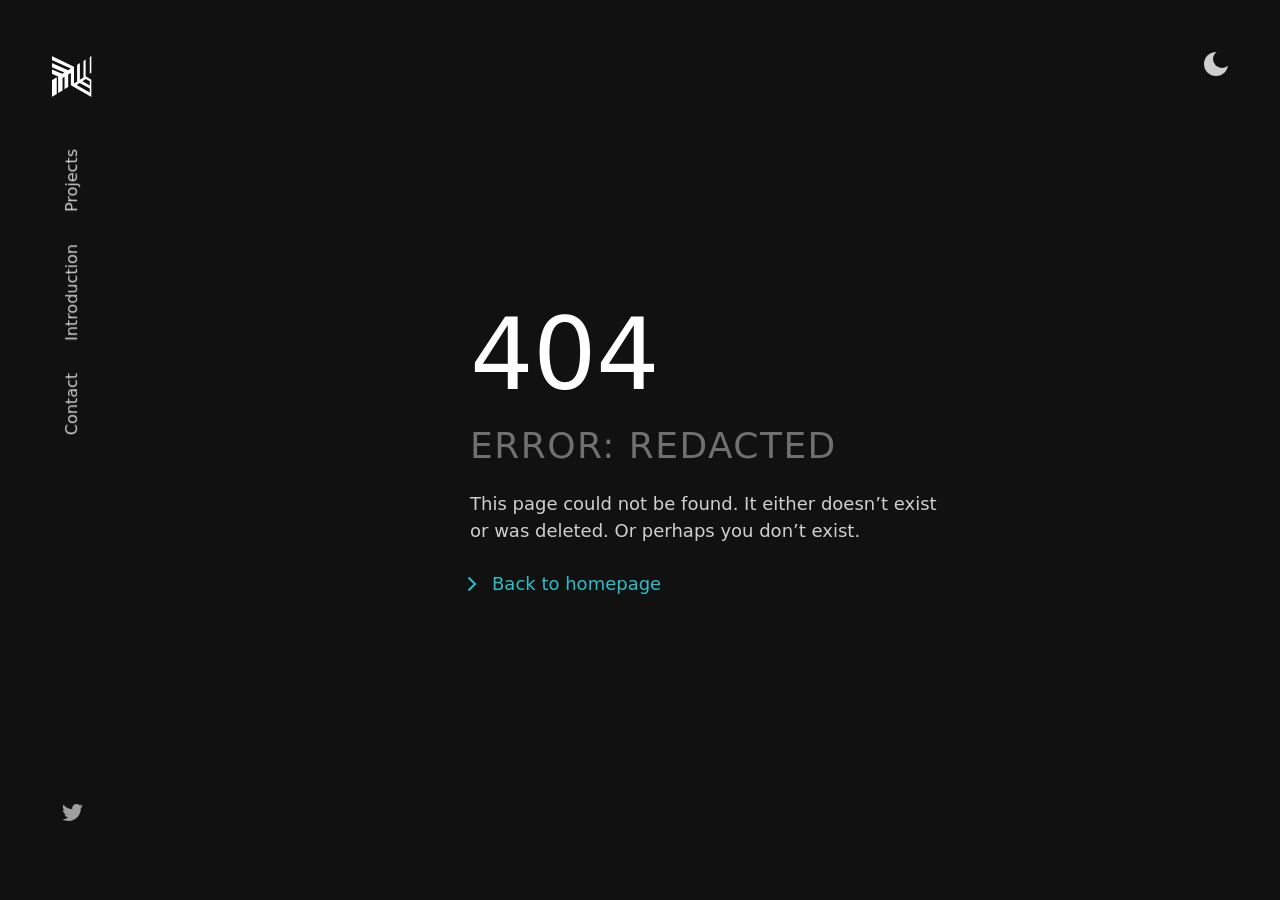
==== index.html @ 20044ae9 "Add files via upload 경로 설정" ====
<!DOCTYPE html><html lang="en"><head><meta charset="utf-8"><meta content="width=device-width,initial-scale=1,shrink-to-fit=no,viewport-fit=cover" name="viewport"><meta content="#111111" name="theme-color"><meta content="metabus" name="author"><link href="/manifest.json" rel="manifest"><link href="/favicon.svg" rel="shortcut icon"><link href="/icon-256.png" rel="apple-touch-icon"><link href="https://pro.fontawesome.com/releases/v5.10.0/css/all.css" rel="stylesheet" crossorigin="anonymous" integrity="sha384-AYmEC3Yw5cVb3ZcuHtOA93w35dYTsvhLPVnYs9eStHfGJvOvKxVfELGroGkvsg+p"><meta content="image/png" property="og:image:type"><meta content="1200" property="og:image:width"><meta content="549" property="og:image:height"><meta content="METABUS" property="og:title"><meta content="metabusx.com" property="og:site_name"><meta content="https://metabusx.com" property="og:url"><meta content="we are alive" property="og:description"><script src="//dapi.kakao.com/v2/maps/sdk.js?appkey=5983877571a3cd965fc89fcc938378c4&libraries=services" type="text/javascript"></script><link href="/static/css/main.be12bf57.chunk.css" rel="stylesheet"><script src="/static/js/0.aa6d2251.chunk.js" charset="utf-8"></script><script src="/static/js/5.513eae28.chunk.js" charset="utf-8"></script><link href="/static/css/4.a90ea34f.chunk.css" rel="stylesheet" type="text/css"><script src="/static/js/4.d702713b.chunk.js" charset="utf-8"></script></head><body class="dark"><script>const preferredTheme=JSON.parse(localStorage.getItem("theme"));document.body.className=preferredTheme||"dark"</script><div id="root"></div><script>!function(e){function t(t){for(var n,o,i=t[0],c=t[1],l=t[2],f=0,p=[];f<i.length;f++)o=i[f],Object.prototype.hasOwnProperty.call(a,o)&&a[o]&&p.push(a[o][0]),a[o]=0;for(n in c)Object.prototype.hasOwnProperty.call(c,n)&&(e[n]=c[n]);for(s&&s(t);p.length;)p.shift()();return u.push.apply(u,l||[]),r()}function r(){for(var e,t=0;t<u.length;t++){for(var r=u[t],n=!0,o=1;o<r.length;o++){var c=r[o];0!==a[c]&&(n=!1)}n&&(u.splice(t--,1),e=i(i.s=r[0]))}return e}var n={},o={2:0},a={2:0},u=[];function i(t){if(n[t])return n[t].exports;var r=n[t]={i:t,l:!1,exports:{}};return e[t].call(r.exports,r,r.exports,i),r.l=!0,r.exports}i.e=function(e){var t=[];o[e]?t.push(o[e]):0!==o[e]&&{4:1,6:1,7:1,8:1}[e]&&t.push(o[e]=new Promise((function(t,r){for(var n="static/css/"+({}[e]||e)+"."+{0:"31d6cfe0",4:"a90ea34f",5:"31d6cfe0",6:"ffb3204e",7:"f833a5eb",8:"c60a8b0a"}[e]+".chunk.css",a=i.p+n,u=document.getElementsByTagName("link"),c=0;c<u.length;c++){var l=(s=u[c]).getAttribute("data-href")||s.getAttribute("href");if("stylesheet"===s.rel&&(l===n||l===a))return t()}var f=document.getElementsByTagName("style");for(c=0;c<f.length;c++){var s;if((l=(s=f[c]).getAttribute("data-href"))===n||l===a)return t()}var p=document.createElement("link");p.rel="stylesheet",p.type="text/css",p.onload=t,p.onerror=function(t){var n=t&&t.target&&t.target.src||a,u=new Error("Loading CSS chunk "+e+" failed.\n("+n+")");u.code="CSS_CHUNK_LOAD_FAILED",u.request=n,delete o[e],p.parentNode.removeChild(p),r(u)},p.href=a,document.getElementsByTagName("head")[0].appendChild(p)})).then((function(){o[e]=0})));var r=a[e];if(0!==r)if(r)t.push(r[2]);else{var n=new Promise((function(t,n){r=a[e]=[t,n]}));t.push(r[2]=n);var u,c=document.createElement("script");c.charset="utf-8",c.timeout=120,i.nc&&c.setAttribute("nonce",i.nc),c.src=function(e){return i.p+"static/js/"+({}[e]||e)+"."+{0:"aa6d2251",4:"d702713b",5:"513eae28",6:"9bde3876",7:"b2c9b045",8:"7ca083a9"}[e]+".chunk.js"}(e);var l=new Error;u=function(t){c.onerror=c.onload=null,clearTimeout(f);var r=a[e];if(0!==r){if(r){var n=t&&("load"===t.type?"missing":t.type),o=t&&t.target&&t.target.src;l.message="Loading chunk "+e+" failed.\n("+n+": "+o+")",l.name="ChunkLoadError",l.type=n,l.request=o,r[1](l)}a[e]=void 0}};var f=setTimeout((function(){u({type:"timeout",target:c})}),12e4);c.onerror=c.onload=u,document.head.appendChild(c)}return Promise.all(t)},i.m=e,i.c=n,i.d=function(e,t,r){i.o(e,t)||Object.defineProperty(e,t,{enumerable:!0,get:r})},i.r=function(e){"undefined"!=typeof Symbol&&Symbol.toStringTag&&Object.defineProperty(e,Symbol.toStringTag,{value:"Module"}),Object.defineProperty(e,"__esModule",{value:!0})},i.t=function(e,t){if(1&t&&(e=i(e)),8&t)return e;if(4&t&&"object"==typeof e&&e&&e.__esModule)return e;var r=Object.create(null);if(i.r(r),Object.defineProperty(r,"default",{enumerable:!0,value:e}),2&t&&"string"!=typeof e)for(var n in e)i.d(r,n,function(t){return e[t]}.bind(null,n));return r},i.n=function(e){var t=e&&e.__esModule?function(){return e.default}:function(){return e};return i.d(t,"a",t),t},i.o=function(e,t){return Object.prototype.hasOwnProperty.call(e,t)},i.p="/",i.oe=function(e){throw console.error(e),e};var c=this.webpackJsonpportfolio=this.webpackJsonpportfolio||[],l=c.push.bind(c);c.push=t,c=c.slice();for(var f=0;f<c.length;f++)t(c[f]);var s=l;r()}([])</script><script src="/static/js/3.d84c2330.chunk.js"></script><script src="/static/js/main.10d75206.chunk.js"></script></body></html>
---- static/css/main.be12bf57.chunk.css ----
.monogram{fill:var(--colorTextTitle);transition:fill var(--durationL) ease}.monogram__highlight{fill:rgb(var(--rgbAccent));opacity:0;transform:scaleY(0);transform-origin:top;transition:opacity .1s ease var(--durationM)}@media (prefers-reduced-motion:no-preference){.monogram__highlight{transition:transform var(--durationM) var(--bezierFastoutSlowin),opacity .1s ease var(--durationM)}}.monogram:hover .monogram__highlight,a:focus .monogram__highlight,a:hover .monogram__highlight{opacity:1;transform:scaleX(1);transform-origin:bottom;transition:opacity .1s ease}@media (prefers-reduced-motion:no-preference){.monogram:hover .monogram__highlight,a:focus .monogram__highlight,a:hover .monogram__highlight{transition:transform var(--durationM) var(--bezierFastoutSlowin),opacity .1s ease}}.icon{display:block;fill:currentColor}.visually-hidden{position:absolute}.visually-hidden--hidden,.visually-hidden--show-on-focus:not(:focus){border:0;clip:rect(0 0 0 0);height:1px;width:1px;margin:-1px;padding:0;overflow:hidden;position:absolute;white-space:nowrap;word-wrap:normal}.loader{display:flex;justify-content:center;width:var(--size);height:var(--size)}.loader-text{color:inherit;font-size:var(--fontSizeBodyS);font-weight:var(--fontWeightMedium)}.loader__content{display:grid;grid-template-columns:repeat(3,var(--spanSize));grid-gap:var(--gapSize);gap:var(--gapSize);align-items:center;justify-content:center;transform:skewX(22deg)}@keyframes loader-span{0%{transform:scaleY(0);opacity:.5;transform-origin:top}40%{transform:scaleY(1);opacity:1;transform-origin:top}60%{transform:scaleY(1);opacity:1;transform-origin:bottom}to{transform:scaleY(0);opacity:.5;transform-origin:bottom}}.loader__span{height:60%;background:currentColor;animation:loader-span 1s var(--bezierFastoutSlowin) infinite;transform:scaleY(0);transform-origin:top left}.loader__span:nth-child(2){animation-delay:.1s}.loader__span:nth-child(3){animation-delay:.2s}.button{--buttonSize:3.5rem;--buttonFontSize:1.125rem;--buttonFocusWidth:4px;--buttonPadding:0 var(--spaceL);--buttonTextColor:rgb(var(--rgbBackground));--buttonTextVisibility:visible;outline:none;height:var(--buttonSize);padding:var(--buttonPadding);cursor:pointer;transition-property:opacity,color,background;transition-duration:var(--durationS);transition-timing-function:var(--bezierFastoutSlowin);display:inline-flex;align-items:center;color:var(--buttonTextColor);position:relative;z-index:1}.button:focus{box-shadow:0 0 0 4px rgb(var(--rgbBackground)),0 0 0 8px rgb(var(--rgbText))}.button:after{content:"";transition-property:opacity,color,background;transition-duration:var(--durationM);transition-timing-function:var(--bezierFastoutSlowin);background:rgb(var(--rgbPrimary));position:absolute;inset:0;z-index:-1;-webkit-clip-path:polygon(0 0,100% 0,100% calc(100% - 8px),calc(100% - 8px) 100%,0 100%);clip-path:polygon(0 0,100% 0,100% calc(100% - 8px),calc(100% - 8px) 100%,0 100%)}.button:active{box-shadow:none;transition-duration:calc(var(--durationXS)/2)}@media (prefers-reduced-motion:no-preference){.button{transition-property:transform,opacity,color,background}.button:hover{transform:scale(1.05)}.button:active{transform:scale(1)}}.button--secondary{--buttonSpace:10px;--buttonTextColor:rgb(var(--rgbPrimary));background:none;padding-left:var(--buttonSpace);padding-right:var(--buttonSpace);position:relative;left:calc(var(--buttonSpace)*-1);height:2rem}.button--secondary:after{content:"";height:2rem;position:absolute;inset:0;background-color:rgb(var(--rgbPrimary)/.2);transform:scaleX(0);transform-origin:right;-webkit-clip-path:none;clip-path:none}.button--secondary:hover{transform:none;background:transparent}.button--secondary:hover:after{transform:scaleX(1);transform-origin:left}@media (prefers-reduced-motion:no-preference){.button--secondary:after{transition:transform var(--durationM) var(--bezierFastoutSlowin)}}.button--loading{--buttonTextVisibility:hidden}.button--icon-only{--buttonPadding:0;--buttonTextColor:var(--colorTextBody);width:var(--buttonSize);align-items:center;justify-content:center;padding:0}.button--icon-only:hover{transform:none}.button--icon-only:after{background:rgb(var(--rgbText)/0)}.button--icon-only:hover:after{background:rgb(var(--rgbText)/.1)}.button__text{font-size:var(--buttonFontSize);font-weight:var(--fontWeightMedium);visibility:var(--buttonTextVisibility);position:relative;line-height:1;flex:1 1 auto;display:flex;align-items:center;justify-content:center}.button__loader{position:absolute;left:50%;transform:translateX(-50%);color:rgb(var(--rgbBackground))}.button__icon{transition-property:opacity,fill;transition-duration:var(--durationS);transition-timing-function:var(--bezierFastoutSlowin)}@media (prefers-reduced-motion:no-preference){.button__icon{transition-property:transform,opacity,fill}}.button__icon--start{margin-right:var(--spaceS)}.button__icon--end{margin-left:var(--spaceS)}@media (prefers-reduced-motion:no-preference){.button:hover .button__icon--shift{transform:translate3d(var(--spaceXS),0,0)}}.button--loading .button__icon{opacity:0}.nav-toggle{--buttonSize:var(--space2XL);position:fixed;top:var(--spaceOuter);right:var(--spaceOuter);width:var(--buttonSize);height:var(--buttonSize);z-index:1024;display:none}@media (max-height:696px),(max-width:696px){.nav-toggle{display:flex}}.nav-toggle__inner{display:flex;align-items:center;justify-content:center;height:100%;width:100%}.nav-toggle__icon{--iconSize:var(--spaceXL);position:absolute;transition-property:opacity,fill;transition-duration:var(--durationM);transition-timing-function:var(--bezierFastoutSlowin);opacity:1;transform:rotate(0deg);fill:var(--colorTextBody);width:var(--iconSize);height:var(--iconSize)}@media (prefers-reduced-motion:no-preference){.nav-toggle__icon{transition-delay:.1s;transition-property:opacity,transform,fill}}.nav-toggle__icon--open{opacity:0}@media (prefers-reduced-motion:no-preference){.nav-toggle__icon--open{transition-delay:0s;transform:rotate(45deg)}}.nav-toggle__icon--close{opacity:0}@media (prefers-reduced-motion:no-preference){.nav-toggle__icon--close{transition-delay:0s;transform:rotate(-45deg)}}.nav-toggle__icon--open.nav-toggle__icon--close{opacity:1}@media (prefers-reduced-motion:no-preference){.nav-toggle__icon--open.nav-toggle__icon--close{transition-delay:.1s;transform:rotate(0deg)}}.theme-toggle{--buttonSize:var(--space2XL);position:fixed;z-index:2048;width:var(--buttonSize);height:var(--buttonSize);top:var(--spaceOuter);right:var(--spaceOuter);margin-top:calc(var(--spaceS)*-1);margin-right:calc(var(--spaceS)*-1);transform:translateZ(0)}@media (max-height:696px),(max-width:696px){.theme-toggle:not(.theme-toggle--mobile){display:none}}.theme-toggle--mobile{top:unset;bottom:var(--spaceXL);right:var(--spaceXL);margin-top:0;margin-right:0}.theme-toggle__svg{display:block}.theme-toggle__circle{fill:currentColor;transform:scale(.6);transform-origin:center}@media (prefers-reduced-motion:no-preference){.theme-toggle__circle{transition-property:transform,fill;transition-duration:var(--durationL);transition-delay:0s;transition-timing-function:var(--bezierFastoutSlowin)}}.theme-toggle__circle--mask{fill:#fff}.theme-toggle__circle--dark{transform:none;transition-delay:.3s}.theme-toggle__mask{fill:#000;transform:translate3d(100%,-100%,0)}@media (prefers-reduced-motion:no-preference){.theme-toggle__mask{transition:transform var(--durationL) var(--bezierFastoutSlowin);transition-delay:0s}}.theme-toggle__mask--dark{transform:none;transition-delay:.3s}.theme-toggle__path{stroke:currentColor;fill:none;stroke-linecap:round;stroke-width:3;stroke-dasharray:7 7;stroke-dashoffset:0;opacity:1}@media (prefers-reduced-motion:no-preference){.theme-toggle__path{transition-property:stroke-dashoffset,opacity;transition-duration:var(--durationL);transition-timing-function:var(--bezierFastoutSlowin);transition-delay:.3s}}.theme-toggle__path--dark{stroke-dashoffset:7;transition-delay:0s;opacity:0}.navbar{--headerNavFontSize:1rem;display:flex;flex-direction:column;align-items:center;justify-content:flex-start;padding:0;width:var(--space2XL);position:fixed;top:var(--spaceOuter);left:var(--spaceOuter);bottom:var(--spaceOuter);z-index:1024}@media (max-width:696px){.navbar{--headerNavFontSize:1.375rem}}@media (max-height:696px),(max-width:696px){.navbar{bottom:auto}}.navbar__logo{display:flex;position:relative;padding:var(--spaceS) var(--spaceS) var(--spaceL);z-index:16}.navbar__logo:focus{box-shadow:0 0 0 4px rgb(var(--rgbBackground)),0 0 0 8px rgb(var(--rgbText));outline:none}.navbar__logo:active{box-shadow:none}@media (max-width:696px){.navbar__logo{padding-bottom:var(--spaceS)}}.navbar__nav{display:flex;flex-direction:column;justify-content:space-between;align-items:center;flex:1 1 auto;max-width:var(--space2XL);position:relative;top:calc(var(--spaceM)*-1)}@media (max-height:696px),(max-width:696px){.navbar__nav{display:none}}.navbar__nav-list{transform:rotate(-90deg) translate3d(-50%,0,0);display:flex;flex-direction:row-reverse}.navbar__nav-link{padding:var(--spaceM);color:rgb(var(--rgbText)/.8);font-weight:var(--fontWeightMedium);font-size:var(--headerNavFontSize);text-decoration:none;position:relative;transition:color var(--durationS) ease .1s;line-height:1}.navbar__nav-link:active,.navbar__nav-link:focus,.navbar__nav-link:hover,.navbar__nav-link[aria-current=page]{color:var(--colorTextBody)}.navbar__nav-link:after{content:"";position:absolute;top:50%;right:var(--spaceS);left:var(--spaceS);height:4px;background:rgb(var(--rgbAccent));transform:scaleX(0) translateY(-2px);transform-origin:right}@media (prefers-reduced-motion:no-preference){.navbar__nav-link:after{transition:transform var(--durationM) var(--bezierFastoutSlowin)}}.navbar__nav-link:active:after,.navbar__nav-link:focus:after,.navbar__nav-link:hover:after,.navbar__nav-link[aria-current=page]:after{transform:scaleX(1) translateY(-2px);transform-origin:left}.navbar__nav-link:focus{box-shadow:0 0 0 4px rgb(var(--rgbBackground)),0 0 0 8px rgb(var(--rgbText));outline:none}.navbar__nav-link:active{box-shadow:none}.navbar__nav-icons{display:flex;flex-direction:column;align-items:center;justify-content:center;position:relative;z-index:16}@media (max-height:696px),(max-width:696px){.navbar__nav-icons{flex-direction:row;position:absolute;bottom:var(--spaceXL);left:var(--spaceXL)}}@media (max-width:820px) and (max-height:420px){.navbar__nav-icons{left:var(--spaceL);transform:none;flex-direction:column;align-items:center;justify-content:center}}.navbar__nav-icon-link{display:flex;align-items:center;justify-content:center;padding:var(--spaceS);width:var(--space2XL);height:var(--space2XL);color:var(--colorTextLight);transition:color var(--durationM) var(--bezierFastoutSlowin)}.navbar__nav-icon-link:focus{box-shadow:0 0 0 4px rgb(var(--rgbBackground)),0 0 0 8px rgb(var(--rgbText));outline:none}.navbar__nav-icon-link:active{box-shadow:none}.navbar__nav-icon-link:active,.navbar__nav-icon-link:focus,.navbar__nav-icon-link:hover{color:rgb(var(--rgbAccent))}.navbar__nav-icon{fill:currentColor;transition:fill var(--durationM) ease}.navbar__mobile-nav{position:fixed;inset:0;background:rgb(var(--rgbBackground)/.9);transform:translate3d(0,-100%,0);transition-property:background;transition-duration:var(--durationL);transition-timing-function:var(--bezierFastoutSlowin);display:none;flex-direction:column;align-items:center;justify-content:center;-webkit-backdrop-filter:blur(16px);backdrop-filter:blur(16px)}@media (max-height:696px),(max-width:696px){.navbar__mobile-nav{display:flex}}@media (prefers-reduced-motion:no-preference){.navbar__mobile-nav{transition-property:transform,background;transform:translate3d(0,-100%,0)}}.navbar__mobile-nav--entered{transform:translateZ(0)}.navbar__mobile-nav-link{width:100%;font-size:var(--headerNavFontSize);text-align:center;text-decoration:none;color:var(--colorTextBody);padding:var(--spaceL);opacity:0;transition-property:opacity;transition-duration:var(--durationS);transition-timing-function:var(--bezierFastoutSlowin);position:relative;top:calc(var(--spaceM)*-1)}@media (prefers-reduced-motion:no-preference){.navbar__mobile-nav-link{transition-property:transform,opacity;transform:translate3d(0,calc(var(--spaceXL)*-1),0)}}@media (max-width:820px) and (max-height:420px){.navbar__mobile-nav-link{top:auto}}@media (max-height:360px),(max-width:400px){.navbar__mobile-nav-link{--headerNavFontSize:1.125rem}}.navbar__mobile-nav-link:after{content:"";position:absolute;top:50%;right:var(--space3XL);left:var(--space3XL);height:4px;background:rgb(var(--rgbAccent));transform:scaleX(0) translateY(-1px);transform-origin:right}@media (prefers-reduced-motion:no-preference){.navbar__mobile-nav-link:after{transition:transform var(--durationM) var(--bezierFastoutSlowin)}}.navbar__mobile-nav-link:active:after,.navbar__mobile-nav-link:focus:after,.navbar__mobile-nav-link:hover:after{transform:scaleX(1) translateY(-1px);transform-origin:left}.navbar__mobile-nav-link:focus{box-shadow:0 0 0 4px rgb(var(--rgbBackground)),0 0 0 8px rgb(var(--rgbText));outline:none}.navbar__mobile-nav-link:active{box-shadow:none}.navbar__mobile-nav-link--entered{opacity:1;transform:none}body{box-sizing:border-box}*,:after,:before{box-sizing:inherit}h1,h2,h3,h4,h5,p{margin:0}input,textarea{border:0;padding:0;border-radius:0}button,input,textarea{font-family:inherit;margin:0;background-color:initial;appearance:none;-webkit-appearance:none}button{border:0}a{text-decoration:none}ul{padding-left:1em}body,ul{margin:0}body{font-family:var(--fontStack);font-weight:var(--fontWeightRegular);font-synthesis:none;text-rendering:optimizeLegibility;background:rgb(var(--rgbBackground));color:var(--colorTextBody);border:0;width:100vw;overflow-x:hidden}::selection{background:rgb(var(--rgbAccent));color:rgb(var(--rgbBlack))}@keyframes fade-in{0%{opacity:0}to{opacity:1}}.app{width:100%;position:relative;background:rgb(var(--rgbBackground));transition:background var(--durationM) ease;outline:none;display:grid;grid-template:100%/100%}.app__page{opacity:0;grid-area:1/1;transition:opacity var(--durationS) ease;min-height:100vh}.app__page--entering,.app__page--exiting{opacity:0}.app__page--entered{transition-duration:var(--durationL);transition-delay:var(--durationXS);opacity:1}.skip-to-main{color:rgb(var(--rgbBackground));z-index:128}.skip-to-main:focus{padding:var(--spaceS) var(--spaceM);position:fixed;top:var(--spaceM);left:var(--spaceM);text-decoration:none;font-weight:var(--fontWeightMedium);line-height:1;box-shadow:0 0 0 4px rgb(var(--rgbBackground)),0 0 0 8px rgb(var(--rgbText));outline:none}.skip-to-main:before{content:"";position:absolute;inset:0;background-color:rgb(var(--rgbPrimary));-webkit-clip-path:polygon(0 0,100% 0,100% calc(100% - 8px),calc(100% - 8px) 100%,0 100%);clip-path:polygon(0 0,100% 0,100% calc(100% - 8px),calc(100% - 8px) 100%,0 100%);z-index:-1}
/*# sourceMappingURL=main.be12bf57.chunk.css.map */
---- static/css/4.a90ea34f.chunk.css ----
.decoder-text:after{content:"_";visibility:hidden}.decoder-text__glyph{opacity:.8;font-weight:var(--fontWeightRegular);font-family:var(--japaneseFontStack);line-height:0}.heading{display:block;line-height:var(--lineHeightTitle);color:var(--colorTextTitle)}.heading--level-0{letter-spacing:-.006em;font-size:var(--fontSizeH0)}.heading--level-1{letter-spacing:-.005em;font-size:var(--fontSizeH1)}.heading--level-2{font-size:var(--fontSizeH2);letter-spacing:-.003em}.heading--level-3{font-size:var(--fontSizeH3)}.heading--level-4{font-size:var(--fontSizeH4)}.heading--align-auto{text-align:inherit}.heading--align-start{text-align:start}.heading--align-center{text-align:center}.heading--weight-regular{font-weight:var(--fontWeightRegular)}.heading--weight-medium{font-weight:var(--fontWeightMedium)}.heading--weight-bold{font-weight:var(--fontWeightBold)}.section{padding-right:var(--space5XL);padding-left:calc(var(--space4XL)*2);outline:none}@media (min-width:2080px){.section{padding-left:var(--space5XL)}}@media (max-width:1024px){.section{padding-left:calc(var(--space4XL) + var(--space3XL))}}@media (max-width:696px){.section{padding-right:var(--spaceL);padding-left:var(--spaceL)}}@media (max-height:696px),(max-width:696px){.section{padding-left:var(--spaceOuter);padding-right:var(--spaceOuter)}}@media (max-width:820px) and (max-height:420px){.section{padding-left:var(--space4XL);padding-right:var(--space4XL)}}.intro{height:100vh;display:flex;align-items:center;justify-content:center;flex-direction:column;outline:none}.intro__text{max-width:1024px;width:100%;position:relative;top:calc(var(--spaceL)*-1)}@media (max-width:2080px){.intro__text{max-width:920px}}@media (max-width:1680px){.intro__text{max-width:780px}}@media (max-width:696px){.intro__text{top:calc(var(--space3XL)*-1)}}@media (max-width:400px){.intro__text{top:calc(var(--spaceXL)*-1)}}@media (max-width:820px) and (max-height:420px){.intro__text{top:calc(var(--spaceM)*-1)}}.intro__name{text-transform:uppercase;font-size:1.5rem;letter-spacing:.3em;color:var(--colorTextBody);margin-bottom:var(--space2XL);margin-top:0;font-weight:var(--fontWeightMedium);line-height:1;opacity:0}@media (max-width:2080px){.intro__name{font-size:1.75rem;margin-bottom:var(--space2XL)}}@media (max-width:1024px){.intro__name{font-size:1.125rem;margin-bottom:var(--space2XL)}}@media (max-width:696px){.intro__name{margin-bottom:20px;letter-spacing:.2em;white-space:nowrap;overflow:hidden}}@media (max-width:820px) and (max-height:420px){.intro__name{margin-bottom:20px;margin-top:30px}}.intro__name--entered,.intro__name--entering{animation:fade-in var(--durationL) ease .2s forwards}.intro__title{display:flex;flex-direction:column;font-size:6.25rem;letter-spacing:-.005em}@media (max-width:2080px){.intro__title{font-size:4.375rem}}@media (max-width:1680px){.intro__title{font-size:4.375rem}}@media (max-width:860px){.intro__title{font-size:3.125rem}}@media (max-width:696px){.intro__title{font-size:3.5rem}}@media (max-width:400px){.intro__title{font-size:2.625rem}}.intro__title-row{display:flex;flex-direction:row;align-items:center;position:relative;margin-bottom:var(--spaceM)}.intro__title-row--hidden{opacity:0}@keyframes intro-text-reveal{0%{color:rgb(var(--rgbText)/0)}50%{color:rgb(var(--rgbText)/0)}60%{color:var(--colorTextTitle)}to{color:var(--colorTextTitle)}}@keyframes intro-text-reveal-mask{0%{transform:scaleX(0);transform-origin:left}50%{transform:scaleX(1);transform-origin:left}51%{transform:scaleX(1);transform-origin:right}to{transform:scaleX(0);transform-origin:right}}.intro__title-word{position:relative;display:flex;align-items:center;line-height:1;color:rgb(var(--rgbText)/0);transition:opacity .5s ease .4s}.intro__title-word,.intro__title-word:after{animation-duration:1.5s;animation-delay:var(--delay);animation-fill-mode:forwards;animation-timing-function:var(--bezierFastoutSlowin)}.intro__title-word:after{content:"";width:100%;height:100%;background:rgb(var(--rgbAccent));transform-origin:left;transform:scaleX(0);position:absolute;inset:0;z-index:1;will-change:transform}.intro__title-word--plus:before{content:":";margin-right:10px;opacity:.4}.intro__title-word--entering{animation-name:intro-text-reveal}@media (prefers-reduced-motion:no-preference){.intro__title-word--entering:after{animation-name:intro-text-reveal-mask}}.intro__title-word--entered{color:var(--colorTextTitle)}.intro__title-word--entered:after{opacity:1;transform:scale3d(0,0,1);transform-origin:right}.intro__title-word--exiting{color:var(--colorTextTitle);opacity:0;position:absolute;top:0;z-index:0}@keyframes intro-line{0%{transform:scaleX(0);opacity:1}to{transform:scaleX(1);opacity:1}}.intro__title-line{content:"";height:2px;background:rgb(var(--rgbText)/.3);width:120%;display:flex;margin-left:20px;animation-duration:.8s;animation-delay:1s;animation-fill-mode:forwards;animation-timing-function:var(--bezierFastoutSlowin);transform-origin:left;opacity:0}.intro__title-line--entering{animation-name:fade-in}@media (prefers-reduced-motion:no-preference){.intro__title-line--entering{animation-name:intro-line}}.intro__title-line--entered{transform:scaleX(1);opacity:1}@keyframes intro-scroll-indicator{0%{transform:translate3d(-1px,0,0);opacity:0}20%{transform:translate3d(-1px,0,0);opacity:1}to{transform:translate3d(-1px,8px,0);opacity:0}}.intro__scroll-indicator{border:2px solid rgb(var(--rgbText)/.4);border-radius:20px;width:26px;height:38px;position:fixed;bottom:64px;transition-property:opacity;transition-duration:var(--durationL);transition-timing-function:ease;opacity:0}.intro__scroll-indicator:before{content:"";height:7px;width:2px;background:rgb(var(--rgbText)/.4);border-radius:4px;position:absolute;top:6px;left:50%;transform:translateX(-1px)}@media (prefers-reduced-motion:no-preference){.intro__scroll-indicator{transition-property:opacity,transform}.intro__scroll-indicator:before{animation:intro-scroll-indicator 2s ease infinite}}@media (max-width:820px) and (max-height:420px){.intro__scroll-indicator{display:none}}.intro__scroll-indicator--entered{opacity:1}.intro__scroll-indicator--hidden{opacity:0}@media (prefers-reduced-motion:no-preference){.intro__scroll-indicator--hidden{transform:translate3d(0,20px,0)}}@keyframes intro-mobile-scroll-indicator{0%{transform:translateY(0)}50%{transform:translateY(-10px)}to{transform:translateY(0)}}.intro__mobile-scroll-indicator{position:fixed;bottom:20px;opacity:0;animation-duration:1.5s;animation-iteration-count:infinite;transition-property:opacity;transition-timing-function:cubic-bezier(.8,.1,.27,1);transition-duration:var(--durationM)}@media (prefers-reduced-motion:no-preference){.intro__mobile-scroll-indicator{animation-name:intro-mobile-scroll-indicator;transition-property:opacity,transform;transform:translate3d(0,20px,0)}}@media (max-width:820px) and (max-height:420px){.intro__mobile-scroll-indicator{display:none}}.intro__mobile-scroll-indicator--entered{opacity:1}.intro__mobile-scroll-indicator--hidden{opacity:0;transform:none}.intro__mobile-scroll-indicator svg{stroke:rgb(var(--rgbText)/.5)}.model{position:relative;opacity:0}.model--loaded{animation:fade-in 1s ease forwards var(--delay)}.model__canvas{position:absolute;inset:0}.divider{position:relative;width:var(--lineWidth);height:var(--lineHeight)}.divider__line{content:"";display:block;width:100%;height:100%;background-color:rgb(var(--rgbPrimary));opacity:1;transition-property:opacity;transition-duration:var(--durationL);transition-timing-function:var(--bezierFastoutSlowin);transition-delay:var(--collapseDelay);transform-origin:left center;transform:scaleX(1)}@media (prefers-reduced-motion:no-preference){.divider__line{transition-property:transform,opacity}}.divider__line--collapsed{opacity:0;transform:scaleX(0)}.divider__notch{content:"";background-color:rgb(var(--rgbPrimary));position:absolute;transition-property:opacity;transition-duration:var(--durationL);transition-timing-function:var(--bezierFastoutSlowin);transition-delay:var(--collapseDelay);opacity:1;-webkit-clip-path:polygon(0 0,100% 0,calc(100% - 10px) 100%,10px 100%);clip-path:polygon(0 0,100% 0,calc(100% - 10px) 100%,10px 100%);width:var(--notchWidth);height:var(--notchHeight);top:var(--lineHeight)}@media (prefers-reduced-motion:no-preference){.divider__notch{transition-property:opacity,-webkit-clip-path;transition-property:clip-path,opacity;transition-property:clip-path,opacity,-webkit-clip-path}}.divider__notch--collapsed{opacity:0;-webkit-clip-path:polygon(0 0,0 0,10px 100%,10px 100%);clip-path:polygon(0 0,0 0,10px 100%,10px 100%)}.text{line-height:var(--lineHeightBody);color:var(--colorTextBody)}.text--size-s{font-size:var(--fontSizeBodyS)}.text--size-m{font-size:var(--fontSizeBodyM)}.text--size-l{font-size:var(--fontSizeBodyL)}.text--size-xl{font-size:var(--fontSizeBodyXL)}.text--align-auto{text-align:inherit}.text--align-start{text-align:start}.text--align-center{text-align:center}.text--weight-auto{font-weight:inherit}.text--weight-regular{font-weight:var(--fontWeightRegular)}.text--weight-medium{font-weight:var(--fontWeightMedium)}.text--weight-bold{font-weight:var(--fontWeightBold)}.text--secondary{color:var(--colorTextLight)}.project-summary{height:100vh;width:100%;max-height:1080px;padding-bottom:var(--spaceL);margin:120px 0;position:relative;display:flex;align-items:center;justify-content:center;outline:none}@media (max-width:2080px){.project-summary{margin:40px 0}}@media (max-width:1024px){.project-summary{height:auto;margin:60px 0}}@media (max-width:696px){.project-summary{padding-bottom:var(--space4XL);margin-bottom:0}}.project-summary--first{margin-top:0}@media (max-width:1024px){.project-summary--first{margin-top:0}}.project-summary__content{width:100%;max-width:var(--maxWidthL);align-items:center;justify-content:center;display:grid;grid-template-columns:40% 1fr;grid-column-gap:var(--space2XL)}.project-summary--alternate .project-summary__content{grid-template-columns:1fr 40%}@media (max-width:1680px){.project-summary__content{.project-summary__content{grid-template-columns:1fr 1fr}}}@media (max-width:1024px){.project-summary--alternate .project-summary__content,.project-summary__content{grid-template-columns:100%}.project-summary__content{flex-direction:column-reverse;height:auto}}.project-summary__details{z-index:1;position:relative}@media (max-width:1024px){.project-summary__details{flex:0 0 auto;max-width:410px;grid-row:2;grid-column:1;justify-self:center}}.project-summary__preview{flex:0 1 auto;position:relative;display:flex;align-items:center;justify-self:center;justify-content:center;height:100%;width:100%}.project-summary__model{--width:180%;--aspectRatio:10/12;min-width:var(--width);padding-bottom:calc(var(--aspectRatio)*var(--width))}.project-summary__model--laptop{top:6%;left:14%}@media (max-width:2080px){.project-summary__model--laptop{--width:180%}}@media (max-width:1024px){.project-summary__model--laptop{--width:140%;top:10%;left:0}}.project-summary__model--phone{--width:116%;--aspectRatio:10/7;top:5%;left:-10%}@media (max-width:2080px){.project-summary__model--phone{--width:108%;left:0}}@media (max-width:1024px){.project-summary__model--phone{--width:108%;left:0}}.project-summary__svg{opacity:0;transition:opacity 1.2s ease 1.4s;fill:var(--colorTextTitle)}.project-summary__svg--entered{opacity:var(--opacity)}.project-summary__svg--laptop{position:absolute;width:100%;right:-36%;bottom:24%;transform:translateY(50%)}@media (max-width:1024px){.project-summary__svg--laptop{width:80%;right:-10%;bottom:18%}}@media (max-width:696px){.project-summary__svg--laptop{right:0}}.project-summary__svg--phone{position:absolute;bottom:23%;transform:translateY(50%);width:100%;transition-delay:.8s}@media (max-width:1024px){.project-summary__svg--phone{width:80%;bottom:23%}}.project-summary__index{position:relative;display:grid;grid-template-columns:90px 1fr;grid-gap:var(--spaceM);gap:var(--spaceM);align-items:center;margin-bottom:var(--spaceXL)}.project-summary__index-number{font-size:var(--fontSizeBodyS);font-weight:var(--fontWeightMedium);color:rgb(var(--rgbPrimary));opacity:0;transition-property:opacity;transition-timing-function:var(--bezierFastoutSlowin);transition-duration:var(--durationM);transition-delay:1.3s}@media (prefers-reduced-motion:no-preference){.project-summary__index-number{transition-property:transform,opacity;transform:translateX(calc(var(--spaceM)*-1))}}.project-summary__index-number--entered{transform:translateX(0);opacity:1}.project-summary__title{margin-bottom:var(--spaceL);transition-property:opacity;transition-timing-function:var(--bezierFastoutSlowin);transition-duration:var(--durationXL);transition-delay:var(--durationM);opacity:0}@media (prefers-reduced-motion:no-preference){.project-summary__title{transition-property:transform,opacity;transform:translate3d(0,var(--spaceL),0)}}.project-summary__title--entered{transform:none;opacity:1}.project-summary__description{margin-bottom:var(--spaceXL);transition-property:opacity;transition-timing-function:var(--bezierFastoutSlowin);transition-duration:var(--durationXL);transition-delay:var(--durationL);opacity:0}@media (prefers-reduced-motion:no-preference){.project-summary__description{transition-property:transform,opacity;transform:translate3d(0,var(--spaceL),0)}}.project-summary__description--entered{transform:none;opacity:1}.project-summary__button{transition-property:opacity;transition-timing-function:var(--bezierFastoutSlowin);transition-duration:var(--durationXL);transition-delay:var(--durationXL);transform:translate3d(0,var(--spaceL),0);opacity:0}@media (prefers-reduced-motion:no-preference){.project-summary__button{transition-property:transform,opacity;transform:translate3d(0,var(--spaceL),0)}}.project-summary__button--entered{transform:none;opacity:1}.link{--lineStrokeWidth:2px;--linkColor:var(--rgbPrimary);--lineOpacity:0.3;--filledLineGradient:linear-gradient(rgb(var(--linkColor)),rgb(var(--linkColor)));--unfilledLineGradient:linear-gradient(rgb(var(--linkColor)/var(--lineOpacity)),rgb(var(--linkColor)/var(--lineOpacity)));outline:none;cursor:pointer;display:inline;color:rgb(var(--linkColor));background:var(--filledLineGradient) no-repeat 100% 100%/0 var(--lineStrokeWidth),var(--unfilledLineGradient) no-repeat 0 100%/100% var(--lineStrokeWidth);padding-bottom:var(--lineStrokeWidth)}.link:focus,.link:hover{background:var(--filledLineGradient) no-repeat 0 100%/100% var(--lineStrokeWidth),var(--unfilledLineGradient) no-repeat 0 100%/100% var(--lineStrokeWidth)}.link:focus{box-shadow:0 0 0 4px rgb(var(--rgbBackground)),0 0 0 8px rgb(var(--rgbText))}.link:active{box-shadow:none}@media (prefers-reduced-motion:no-preference){.link{transition-duration:var(--durationM);transition-timing-function:var(--bezierFastoutSlowin);transition-property:background-size}}.link--secondary{--linkColor:var(--rgbText)}.profile{width:100vw;min-height:100vh;margin-top:60px;margin-bottom:40px;padding-top:60px;padding-bottom:40px;display:flex;justify-content:center;align-items:center}@media (max-width:1024px){.profile{padding-top:50px;padding-right:80px;padding-left:160px;height:auto;margin-top:40px;margin-bottom:20px}}@media (max-width:696px){.profile{margin-top:0;padding-top:90px;padding-left:25px;padding-right:25px;overflow-x:hidden}}@media (max-height:696px),(max-width:696px){.profile{padding-right:var(--spaceOuter);padding-left:var(--spaceOuter)}}@media (max-width:820px) and (max-height:420px){.profile{padding-right:var(--space4XL);padding-left:var(--space4XL)}}.profile__content{display:grid;grid-template-rows:2fr;grid-column-gap:var(--space2XL);max-width:var(--maxWidthL);width:100%}@media (max-width:1024px){.profile__content{max-width:600px;grid-template-columns:100%}}.profile__column{position:relative;display:flex;flex-direction:column;align-items:flex-start;margin-bottom:40px;transform:translateZ(0)}.profile__title{white-space:nowrap;margin-bottom:var(--spaceL);opacity:0;transition:opacity var(--durationXL) ease var(--durationM)}.profile__title--entered{opacity:1}.profile__description{margin-bottom:var(--spaceXL);opacity:0;transition:opacity var(--durationXL) ease var(--durationL)}.profile__description:last-child{margin-bottom:0}.profile__description--entered{opacity:1}.profile__tag{margin-top:220px;margin-bottom:40px;display:grid;grid-template-columns:var(--space4XL) 1fr;grid-gap:12px;gap:12px;align-items:center}@media (max-width:1024px){.profile__tag{margin-top:30px}}.profile__tag-text{font-size:var(--fontSizeBodyS);font-weight:var(--fontWeightMedium);color:rgb(var(--rgbPrimary));opacity:0;transition-property:opacity;transition-timing-function:var(--bezierFastoutSlowin);transition-duration:var(--durationM);transition-delay:1.3s}@media (prefers-reduced-motion:no-preference){.profile__tag-text{transition-property:opacity,transform;transform:translate3d(calc(var(--spaceM)*-1),0,0)}}.profile__tag-text--entered{transform:none;opacity:1}.profile__image-wrapper{position:relative;width:100%}.profile__svg{position:absolute;right:0;bottom:0;transform:translate3d(50%,-20%,0);height:100%;z-index:32;opacity:0;transition:opacity var(--durationM) ease var(--durationL);fill:var(--colorTextTitle)}.profile__svg--entered{opacity:1}.profile__button{opacity:0;transition:opacity var(--durationXL) ease var(--durationL)}.profile__button--entered{opacity:1}.contact{width:100vw;min-height:100vh;margin-top:60px;margin-bottom:40px;padding-top:60px;padding-bottom:40px;display:flex;justify-content:center;align-items:center}@media (max-width:1024px){.contact{padding-top:50px;padding-right:80px;padding-left:160px;height:auto;margin-top:40px;margin-bottom:20px}}@media (max-width:696px){.contact{margin-top:0;padding-top:90px;padding-left:25px;padding-right:25px;overflow-x:hidden}}@media (max-height:696px),(max-width:696px){.contact{padding-right:var(--spaceOuter);padding-left:var(--spaceOuter)}}@media (max-width:820px) and (max-height:420px){.contact{padding-right:var(--space4XL);padding-left:var(--space4XL)}}.contact__content{width:100%;max-width:var(--maxWidthL)}@media (max-width:1024px){.contact__content{max-width:600px;grid-template-columns:100%}}.contact__column{position:relative;display:flex;flex-direction:column;margin-bottom:40px;transform:translateZ(0)}.contact__row{display:grid;grid-template-columns:1.5fr 1fr;grid-column-gap:var(--space2XL);max-width:var(--maxWidthL);width:100%}.contact__title{white-space:nowrap;margin-bottom:var(--spaceXL);opacity:0;transition:opacity var(--durationXL) ease var(--durationM)}.contact__title--entered{opacity:1}.contact__map{width:100%;height:400px;min-width:250px;min-height:250px}@media (max-width:1024px){.contact__map{width:300px;height:300px}}@media (max-width:696px){.contact__map{margin-top:0;padding-top:90px;padding-left:25px;padding-right:25px;overflow-x:hidden}}@media (max-height:696px),(max-width:696px){.contact__map{padding-right:var(--spaceOuter);padding-left:var(--spaceOuter)}}@media (max-width:820px) and (max-height:420px){.contact__map{padding-right:var(--space4XL);padding-left:var(--space4XL)}}.contact__text{display:flex;justify-content:space-around;flex-direction:column}.contact__button{transition-property:opacity;transition-timing-function:var(--bezierFastoutSlowin);transition-duration:var(--durationXL);transition-delay:var(--durationXL);transform:translate3d(0,var(--spaceL),0);opacity:0;margin-top:var(--spaceM)}@media (prefers-reduced-motion:no-preference){.contact__button{transition-property:transform,opacity;transform:translate3d(0,var(--spaceL),0)}}.contact__button--entered{transform:none;opacity:1}.footer{display:flex;flex-wrap:wrap;align-items:baseline;justify-content:center;width:100vw;padding:var(--space3XL) var(--spaceL);z-index:16;position:relative;font-size:var(--fontSizeBodyS);color:var(--colorTextLight)}.footer__date,.footer__link{display:inline-flex}.footer__date{padding-right:var(--spaceXS)}
/*# sourceMappingURL=4.a90ea34f.chunk.css.map */
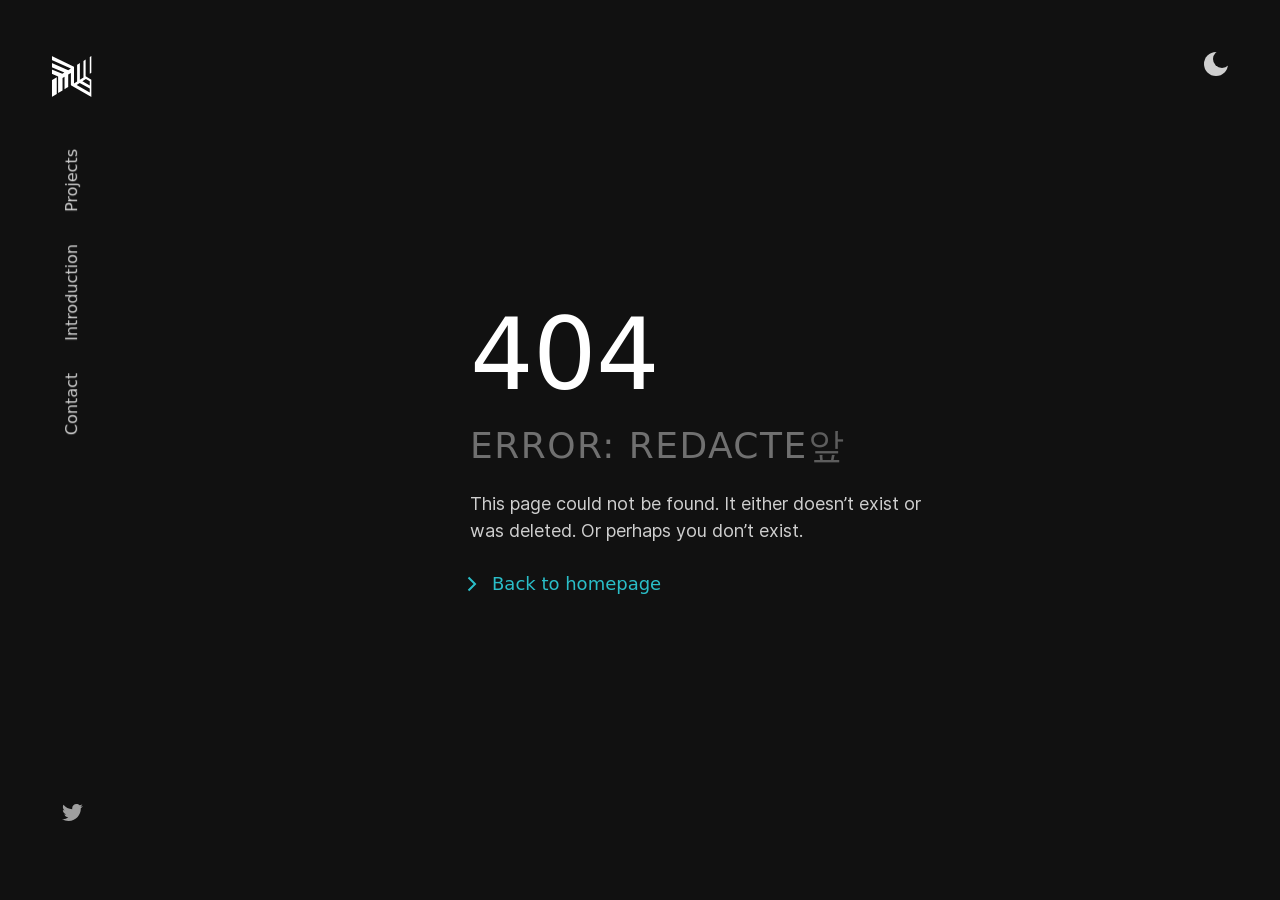
==== commit 9c6f5c19: "Add files via upload 수정" ====
--- a/index.html
+++ b/index.html
@@ -1 +1 @@
-<!DOCTYPE html><html lang="en"><head><meta charset="utf-8"><meta content="width=device-width,initial-scale=1,shrink-to-fit=no,viewport-fit=cover" name="viewport"><meta content="#111111" name="theme-color"><meta content="metabus" name="author"><link href="/manifest.json" rel="manifest"><link href="/favicon.svg" rel="shortcut icon"><link href="/icon-256.png" rel="apple-touch-icon"><link href="https://pro.fontawesome.com/releases/v5.10.0/css/all.css" rel="stylesheet" crossorigin="anonymous" integrity="sha384-AYmEC3Yw5cVb3ZcuHtOA93w35dYTsvhLPVnYs9eStHfGJvOvKxVfELGroGkvsg+p"><meta content="image/png" property="og:image:type"><meta content="1200" property="og:image:width"><meta content="549" property="og:image:height"><meta content="METABUS" property="og:title"><meta content="metabusx.com" property="og:site_name"><meta content="https://metabusx.com" property="og:url"><meta content="we are alive" property="og:description"><script src="//dapi.kakao.com/v2/maps/sdk.js?appkey=5983877571a3cd965fc89fcc938378c4&libraries=services" type="text/javascript"></script><link href="/static/css/main.be12bf57.chunk.css" rel="stylesheet"><script src="/static/js/0.aa6d2251.chunk.js" charset="utf-8"></script><script src="/static/js/5.513eae28.chunk.js" charset="utf-8"></script><link href="/static/css/4.a90ea34f.chunk.css" rel="stylesheet" type="text/css"><script src="/static/js/4.d702713b.chunk.js" charset="utf-8"></script></head><body class="dark"><script>const preferredTheme=JSON.parse(localStorage.getItem("theme"));document.body.className=preferredTheme||"dark"</script><div id="root"></div><script>!function(e){function t(t){for(var n,o,i=t[0],c=t[1],l=t[2],f=0,p=[];f<i.length;f++)o=i[f],Object.prototype.hasOwnProperty.call(a,o)&&a[o]&&p.push(a[o][0]),a[o]=0;for(n in c)Object.prototype.hasOwnProperty.call(c,n)&&(e[n]=c[n]);for(s&&s(t);p.length;)p.shift()();return u.push.apply(u,l||[]),r()}function r(){for(var e,t=0;t<u.length;t++){for(var r=u[t],n=!0,o=1;o<r.length;o++){var c=r[o];0!==a[c]&&(n=!1)}n&&(u.splice(t--,1),e=i(i.s=r[0]))}return e}var n={},o={2:0},a={2:0},u=[];function i(t){if(n[t])return n[t].exports;var r=n[t]={i:t,l:!1,exports:{}};return e[t].call(r.exports,r,r.exports,i),r.l=!0,r.exports}i.e=function(e){var t=[];o[e]?t.push(o[e]):0!==o[e]&&{4:1,6:1,7:1,8:1}[e]&&t.push(o[e]=new Promise((function(t,r){for(var n="static/css/"+({}[e]||e)+"."+{0:"31d6cfe0",4:"a90ea34f",5:"31d6cfe0",6:"ffb3204e",7:"f833a5eb",8:"c60a8b0a"}[e]+".chunk.css",a=i.p+n,u=document.getElementsByTagName("link"),c=0;c<u.length;c++){var l=(s=u[c]).getAttribute("data-href")||s.getAttribute("href");if("stylesheet"===s.rel&&(l===n||l===a))return t()}var f=document.getElementsByTagName("style");for(c=0;c<f.length;c++){var s;if((l=(s=f[c]).getAttribute("data-href"))===n||l===a)return t()}var p=document.createElement("link");p.rel="stylesheet",p.type="text/css",p.onload=t,p.onerror=function(t){var n=t&&t.target&&t.target.src||a,u=new Error("Loading CSS chunk "+e+" failed.\n("+n+")");u.code="CSS_CHUNK_LOAD_FAILED",u.request=n,delete o[e],p.parentNode.removeChild(p),r(u)},p.href=a,document.getElementsByTagName("head")[0].appendChild(p)})).then((function(){o[e]=0})));var r=a[e];if(0!==r)if(r)t.push(r[2]);else{var n=new Promise((function(t,n){r=a[e]=[t,n]}));t.push(r[2]=n);var u,c=document.createElement("script");c.charset="utf-8",c.timeout=120,i.nc&&c.setAttribute("nonce",i.nc),c.src=function(e){return i.p+"static/js/"+({}[e]||e)+"."+{0:"aa6d2251",4:"d702713b",5:"513eae28",6:"9bde3876",7:"b2c9b045",8:"7ca083a9"}[e]+".chunk.js"}(e);var l=new Error;u=function(t){c.onerror=c.onload=null,clearTimeout(f);var r=a[e];if(0!==r){if(r){var n=t&&("load"===t.type?"missing":t.type),o=t&&t.target&&t.target.src;l.message="Loading chunk "+e+" failed.\n("+n+": "+o+")",l.name="ChunkLoadError",l.type=n,l.request=o,r[1](l)}a[e]=void 0}};var f=setTimeout((function(){u({type:"timeout",target:c})}),12e4);c.onerror=c.onload=u,document.head.appendChild(c)}return Promise.all(t)},i.m=e,i.c=n,i.d=function(e,t,r){i.o(e,t)||Object.defineProperty(e,t,{enumerable:!0,get:r})},i.r=function(e){"undefined"!=typeof Symbol&&Symbol.toStringTag&&Object.defineProperty(e,Symbol.toStringTag,{value:"Module"}),Object.defineProperty(e,"__esModule",{value:!0})},i.t=function(e,t){if(1&t&&(e=i(e)),8&t)return e;if(4&t&&"object"==typeof e&&e&&e.__esModule)return e;var r=Object.create(null);if(i.r(r),Object.defineProperty(r,"default",{enumerable:!0,value:e}),2&t&&"string"!=typeof e)for(var n in e)i.d(r,n,function(t){return e[t]}.bind(null,n));return r},i.n=function(e){var t=e&&e.__esModule?function(){return e.default}:function(){return e};return i.d(t,"a",t),t},i.o=function(e,t){return Object.prototype.hasOwnProperty.call(e,t)},i.p="/",i.oe=function(e){throw console.error(e),e};var c=this.webpackJsonpportfolio=this.webpackJsonpportfolio||[],l=c.push.bind(c);c.push=t,c=c.slice();for(var f=0;f<c.length;f++)t(c[f]);var s=l;r()}([])</script><script src="/static/js/3.d84c2330.chunk.js"></script><script src="/static/js/main.10d75206.chunk.js"></script></body></html>+<!DOCTYPE html><html lang="en"><head><meta charset="utf-8"><meta content="width=device-width,initial-scale=1,shrink-to-fit=no,viewport-fit=cover" name="viewport"><meta content="#111111" name="theme-color"><meta content="metabus" name="author"><link href="/manifest.json" rel="manifest"><link href="/favicon.svg" rel="shortcut icon"><link href="/icon-256.png" rel="apple-touch-icon"><link href="https://pro.fontawesome.com/releases/v5.10.0/css/all.css" rel="stylesheet" crossorigin="anonymous" integrity="sha384-AYmEC3Yw5cVb3ZcuHtOA93w35dYTsvhLPVnYs9eStHfGJvOvKxVfELGroGkvsg+p"><meta content="image/png" property="og:image:type"><meta content="1200" property="og:image:width"><meta content="549" property="og:image:height"><meta content="METABUS" property="og:title"><meta content="metabusx.com" property="og:site_name"><meta content="https://metabusx.com" property="og:url"><meta content="we are alive" property="og:description"><script src="//dapi.kakao.com/v2/maps/sdk.js?appkey=5983877571a3cd965fc89fcc938378c4&libraries=services" type="text/javascript"></script><link href="/static/css/main.be12bf57.chunk.css" rel="stylesheet"><script src="/static/js/0.aa6d2251.chunk.js" charset="utf-8"></script><script src="/static/js/5.513eae28.chunk.js" charset="utf-8"></script><link href="/static/css/4.a90ea34f.chunk.css" rel="stylesheet" type="text/css"><script src="/static/js/4.19eb9652.chunk.js" charset="utf-8"></script><link href="/static/media/Inter-Medium.293fd13d.woff2" rel="preload" crossorigin="" as="font" data-react-helmet="true"><link href="/static/media/Inter-Regular.c8ba52b0.woff2" rel="preload" crossorigin="" as="font" data-react-helmet="true"><link href="https://metabusx.com/" rel="canonical" data-react-helmet="true"><style data-react-helmet="true">@font-face{font-family:Inter;font-weight:400;src:url(/static/media/Inter-Regular.c8ba52b0.woff2) format("woff");font-display:swap}@font-face{font-family:Inter;font-weight:500;src:url(/static/media/Inter-Medium.293fd13d.woff2) format("woff2");font-display:swap}</style><style data-react-helmet="true">:root{--rgbBlack:0 0 0;--rgbWhite:255 255 255;--bezierFastoutSlowin:cubic-bezier(0.4, 0.0, 0.2, 1);--durationXS:200ms;--durationS:300ms;--durationM:400ms;--durationL:600ms;--durationXL:800ms;--systemFontStack:system-ui,-apple-system,BlinkMacSystemFont,San Francisco,Roboto,Segoe UI,Ubuntu,Helvetica Neue,sans-serif;--fontStack:Inter,system-ui,-apple-system,BlinkMacSystemFont,San Francisco,Roboto,Segoe UI,Ubuntu,Helvetica Neue,sans-serif;--monoFontStack:SFMono Regular,Roboto Mono,Consolas,Liberation Mono,Menlo,Courier,monospace;--KoreanFontStack:Segoe UI,sans-serif;--fontWeightRegular:400;--fontWeightMedium:500;--fontWeightBold:700;--fontSizeH0:8.75rem;--fontSizeH1:6.25rem;--fontSizeH2:3.625rem;--fontSizeH3:2.375rem;--fontSizeH4:1.75rem;--fontSizeBodyXL:1.375rem;--fontSizeBodyL:1.25rem;--fontSizeBodyM:1.125rem;--fontSizeBodyS:1rem;--fontSizeBodyXS:0.875rem;--lineHeightTitle:1.1;--lineHeightBody:1.5;--maxWidthS:540px;--maxWidthM:720px;--maxWidthL:1096px;--maxWidthXL:1680px;--spaceOuter:64px;--spaceXS:4px;--spaceS:8px;--spaceM:16px;--spaceL:24px;--spaceXL:32px;--space2XL:48px;--space3XL:64px;--space4XL:96px;--space5XL:128px}@media (max-width:2080px){:root{--fontSizeH0:7.5rem;--fontSizeH1:5rem}}@media (max-width:1680px){:root{--maxWidthS:480px;--maxWidthM:640px;--maxWidthL:1000px;--maxWidthXL:1100px;--spaceOuter:48px;--fontSizeH0:6.25rem;--fontSizeH1:4.375rem;--fontSizeH2:3.25rem;--fontSizeH3:2.25rem;--fontSizeH4:1.625rem}}@media (max-width:1024px){:root{--fontSizeH0:5rem;--fontSizeH1:3.75rem;--fontSizeH2:3rem;--fontSizeH3:2rem;--fontSizeH4:1.5rem}}@media (max-width:696px){:root{--spaceOuter:24px;--fontSizeH0:3.5rem;--fontSizeH1:2.5rem;--fontSizeH2:2.125rem;--fontSizeH3:1.75rem;--fontSizeH4:1.375rem;--fontSizeBodyL:1.125rem;--fontSizeBodyM:1rem;--fontSizeBodyS:0.875rem}}@media (max-width:400px){:root{--spaceOuter:16px;--fontSizeH0:2.625rem;--fontSizeH1:2.375rem;--fontSizeH2:1.75rem;--fontSizeH3:1.5rem;--fontSizeH4:1.25rem}}.dark{--rgbBackground:17 17 17;--rgbBackgroundLight:26 26 26;--rgbPrimary:42 190 200;--rgbAccent:42 190 200;--rgbText:255 255 255;--rgbError:255 0 60;--colorTextTitle:rgb(var(--rgbText) / 1);--colorTextBody:rgb(var(--rgbText) / 0.8);--colorTextLight:rgb(var(--rgbText) / 0.6)}.light{--rgbBackground:242 242 242;--rgbBackgroundLight:255 255 255;--rgbPrimary:0 0 0;--rgbAccent:36 44 127;--rgbText:0 0 0;--rgbError:210 14 60;--colorTextTitle:rgb(var(--rgbText) / 1);--colorTextBody:rgb(var(--rgbText) / 0.7);--colorTextLight:rgb(var(--rgbText) / 0.6)}</style><script src="https://openapi.map.naver.com/openapi/v3/maps.js?ncpClientId=1hqa4x61ni" charset="utf-8" id="https://openapi.map.naver.com/openapi/v3/maps.js?ncpClientId=1hqa4x61ni" type="text/javascript"></script><title>METABUS</title><link href="/static/media/iphone-11.dfa3acae.glb" rel="prefetch" crossorigin="" as="fetch" data-react-helmet="true"><link href="/static/media/macbook-pro.29527f3f.glb" rel="prefetch" crossorigin="" as="fetch" data-react-helmet="true"><meta content="Metabus webpage" name="description" data-react-helmet="true"></head><body class="dark"><script>const preferredTheme=JSON.parse(localStorage.getItem("theme"));document.body.className=preferredTheme||"dark"</script><div id="root"><a class="visually-hidden skip-to-main visually-hidden--show-on-focus" href="#MainContent">Skip to main content</a><header class="navbar"><a class="navbar__logo" href="/#intro" aria-label="METABUS"><svg aria-hidden="true" height="45" viewBox="0 0 81 90" width="50" class="monogram"><defs><clipPath id="monogram-clip-1"><polygon points="0 48.6 0 81.97 5.01 78.9 10.03 75.83 10.03 42.46 5.01 45.53 0 48.6"></polygon><path d="M79.39,75V47.66L76,45.58l-8.24-5.1-4.34,2.66-7.19,4.4-5.52,3.38-6.26,3.84h0V21.38L0,.19V8L38.27,25.17l-5.35,3.27h0L0,13.75v8.6L25.28,33.12l-4.19,2.57L0,27v8.6l12.7,5.24V74.19l4.43-2.71,4.43-2.71V43.9l4-2.39V66.32l3.68-2.26,3.67-2.25V37.14L38.27,34V58.54L79.41,82.1v-7Zm-3.38-2L49.75,57.83l6.19-4L76,65.2Zm0-14.2L61.29,50.44l7-4.46L76,50.56Z"></path><polygon points="79.39 33.37 79.39 11.93 79.39 0 77.72 1.02 76.04 2.05 76.04 13.26 76.04 35.42 77.72 34.4 79.39 33.37"></polygon><polygon points="56.24 21.1 56.24 14.17 53.48 15.86 50.72 17.55 50.72 23.29 50.72 50.92 50.72 50.92 56.24 47.54 56.24 21.1"></polygon><polygon points="67.77 16.53 67.77 7.11 65.6 8.44 63.43 9.77 63.43 18.25 63.43 43.14 67.77 40.48 67.77 16.53"></polygon></clipPath></defs><rect height="100%" width="100%" clip-path="url(#monogram-clip-1)"></rect><g clip-path="url(#monogram-clip-1)"><rect height="100%" width="100%" class="monogram__highlight"></rect></g></svg></a><button class="button nav-toggle button--icon-only" aria-expanded="false" aria-label="Menu"><span class="button__text"><div class="nav-toggle__inner"><svg aria-hidden="true" height="24" viewBox="0 0 24 24" width="24" class="icon nav-toggle__icon nav-toggle__icon--menu"><path d="M22 6H2V4h20v2zM2 13h16v-2H2v2zm0 7h20v-2H2v2z"></path></svg><svg aria-hidden="true" height="24" viewBox="0 0 24 24" width="24" class="icon nav-toggle__icon nav-toggle__icon--close"><path d="M19 6.41L17.59 5 12 10.59 6.41 5 5 6.41 10.59 12 5 17.59 6.41 19 12 13.41 17.59 19 19 17.59 13.41 12z"></path></svg></div></span></button><nav class="navbar__nav"><div class="navbar__nav-list"><a class="navbar__nav-link" href="/#project-1">Projects</a><a class="navbar__nav-link" href="/#details">Introduction</a><a class="navbar__nav-link" href="/#contact">Contact</a></div><div class="navbar__nav-icons"><a class="navbar__nav-icon-link" href="https://twitter.com/metabusx" rel="noopener noreferrer" target="_blank" aria-label="Twitter"><svg aria-hidden="true" height="24" viewBox="0 0 24 24" width="24" class="icon navbar__nav-icon"><path d="M22.92 6c-.77.35-1.6.58-2.46.69.88-.53 1.56-1.37 1.88-2.38-.83.5-1.75.85-2.72 1.05C18.83 4.5 17.72 4 16.46 4c-2.35 0-4.27 1.92-4.27 4.29 0 .34.04.67.11.98-3.56-.18-6.73-1.89-8.84-4.48-.37.63-.58 1.37-.58 2.15 0 1.49.75 2.81 1.91 3.56-.71 0-1.37-.2-1.95-.5v.03c0 2.08 1.48 3.82 3.44 4.21a4.22 4.22 0 01-1.93.07 4.28 4.28 0 004 2.98 8.521 8.521 0 01-5.33 1.84c-.34 0-.68-.02-1.02-.06C3.9 20.29 6.16 21 8.58 21c7.88 0 12.21-6.54 12.21-12.21 0-.19 0-.37-.01-.56.84-.6 1.56-1.36 2.14-2.23z"></path></svg></a></div></nav></header><main class="app" id="MainContent" tabindex="-1"><div class="app__page app__page--entered"><div class="home"><section aria-labelledby="intro-title" class="section intro" id="intro" tabindex="-1"><header class="intro__text"><h1 class="intro__name intro__name--exited" id="intro-title"><span class="decoder-text"><span class="visually-hidden decoder-text__label visually-hidden--hidden">METABUS</span><span class="decoder-text__content" aria-hidden="true"><span class="decoder-text__glyph">버</span><span class="decoder-text__glyph">메</span><span class="decoder-text__glyph">은</span><span class="decoder-text__glyph">버</span><span class="decoder-text__glyph">앞</span><span class="decoder-text__glyph">메</span><span class="decoder-text__glyph">우</span></span></span></h1><h2 class="intro__title heading heading--align-auto heading--level-0 heading--weight-medium"><span class="visually-hidden intro__title-label visually-hidden--hidden">Designer + That's here, That's Home, and That's Us</span><span class="intro__title-row intro__title-row--hidden" aria-hidden="true"><span class="intro__title-word intro__title-word--exited" style="--delay:200ms">Look Again At That Dot</span></span><span class="intro__title-row intro__title-row--hidden"><span class="intro__title-word intro__title-word--plus intro__title-word--entering" aria-hidden="true" style="--delay:600ms">That's here</span></span></h2></header><div class="intro__mobile-scroll-indicator intro__mobile-scroll-indicator--exited"><svg aria-hidden="true" height="15" viewBox="0 0 43 15" width="43" stroke="currentColor"><path d="M1 1l20.5 12L42 1" fill="none" stroke-width="2"></path></svg></div></section><section aria-labelledby="project-1-title" class="section project-summary" id="project-1" tabindex="-1"><div class="project-summary__content"><div class="project-summary__preview"><div class="model project-summary__model project-summary__model--phone" style="--delay:500ms" aria-label="metabus filter" role="img"><canvas class="model__canvas" height="1334" style="width:466px;height:667px" width="932"></canvas></div></div><div class="project-summary__details"><div class="project-summary__index" aria-hidden="true"><div class="divider" style="--lineWidth:100%;--lineHeight:2px;--notchWidth:64px;--notchHeight:8px;--collapseDelay:1000ms"><div class="divider__line divider__line--collapsed"></div><div class="divider__notch divider__notch--collapsed" style="--collapseDelay:1160ms"></div></div><span class="project-summary__index-number project-summary__index-number--exited">01</span></div><h2 class="project-summary__title project-summary__title--exited heading heading--align-auto heading--level-3 heading--weight-medium" id="project-1-title">DEEP SEA FILTER</h2><p class="project-summary__description project-summary__description--exited text text--align-auto text--size-m text--weight-auto">You can enjoy the deep sea using filters from METABUS</p><div class="project-summary__button project-summary__button--exited"><a class="button" href="/projects/Filter"><span class="button__text">View Project</span><svg aria-hidden="true" height="24" viewBox="0 0 24 24" width="24" class="icon button__icon button__icon--end button__icon--shift"><path d="M14.207 4.793l6.5 6.5.707.707-.707.707-6.5 6.5-1.414-1.414L17.586 13H3v-2h14.586l-4.793-4.793 1.414-1.414z"></path></svg></a></div></div></div></section><section aria-labelledby="details-title" class="section profile" id="details" tabindex="-1"><div class="profile__content"><div class="profile__column"><h3 class="profile__title profile__title--exited heading heading--align-auto heading--level-3 heading--weight-medium" id="details-title"><span class="decoder-text"><span class="visually-hidden decoder-text__label visually-hidden--hidden">We are Metabus</span><span class="decoder-text__content" aria-hidden="true"><span class="decoder-text__glyph">타</span><span class="decoder-text__glyph">스</span><span class="decoder-text__glyph">앞</span><span class="decoder-text__glyph">앞</span><span class="decoder-text__glyph">앞</span><span class="decoder-text__glyph">은</span><span class="decoder-text__glyph">꽃</span><span class="decoder-text__glyph">리</span><span class="decoder-text__glyph">메</span><span class="decoder-text__glyph">꽃</span><span class="decoder-text__glyph">버</span><span class="decoder-text__glyph">리</span><span class="decoder-text__glyph">꽃</span><span class="decoder-text__glyph">앞</span></span></span></h3><p class="profile__description profile__description--exited text text--align-auto text--size-l text--weight-auto">We're Metabus, currently Lorem ipsum dolor sit amet, consectetur adipiscing elit, sed do eiusmod tempor incididunt ut labore et dolore magna aliqua<a class="link" href="#" rel="noreferrer noopener" target="_blank"> US </a>. Ut enim ad minim veniam, quis nostrud exercitation ullamco laboris nisi ut aliquip ex ea commodo consequat. Duis aute irure dolor in reprehenderit in voluptate velit esse cillum dolore eu fugiat nulla pariatur. Excepteur sint occaecat cupidatat non proident, sunt in culpa qui officia deserunt mollit anim id est laborum my <a class="link" href="#" rel="noreferrer noopener" target="_blank">METABUS WORLD</a>.</p><p class="profile__description profile__description--exited text text--align-auto text--size-l text--weight-auto">Ut enim ad minim veniam, quis nostrud exercitation ullamco laboris nisi ut aliquip ex ea<a class="link" href="/"> commodo consequat</a>. Ut enim ad minim veniam, quis nostrud exercitation ullamco laboris nisi ut aliquip ex ea commodo consequat. Duis aute irure dolor in reprehenderit in voluptate velit esse cillum dolore eu fugiat nulla pariatur.</p></div></div></section><section aria-labelledby="contact-title" class="section contact" id="contact" tabindex="-1"><div class="contact__content"><div class="contact__column"><h3 class="contact__title contact__title--exited heading heading--align-auto heading--level-3 heading--weight-medium"><span class="decoder-text"><span class="visually-hidden decoder-text__label visually-hidden--hidden">Let's Meet Us</span><span class="decoder-text__content" aria-hidden="true"><span class="decoder-text__glyph">앞</span><span class="decoder-text__glyph">꽃</span><span class="decoder-text__glyph">길</span><span class="decoder-text__glyph">길</span><span class="decoder-text__glyph">길</span><span class="decoder-text__glyph">스</span><span class="decoder-text__glyph">메</span><span class="decoder-text__glyph">우</span><span class="decoder-text__glyph">메</span><span class="decoder-text__glyph">길</span><span class="decoder-text__glyph">은</span><span class="decoder-text__glyph">타</span><span class="decoder-text__glyph">버</span></span></span></h3><div class="contact__row"><div class="contact__map"><p>Maps Load Error</p></div><div class="contact__text"><p class="text text--align-auto text--size-xl text--weight-bold"></p><p class="text text--align-auto text--size-l text--weight-medium">CEO</p>INSEOB KIM<p></p><p class="text text--align-auto text--size-m text--weight-regular">010.2388.9800<br>metabusx@gmail.com<br>138-1, Yongdam-ro, Jeju-si<br></p><div class="contact__button contact__button--exited"><button class="button"><span class="button__text">Send Email</span><svg aria-hidden="true" height="24" viewBox="0 0 24 24" width="24" class="icon button__icon button__icon--end button__icon--shift"><path d="M14.207 4.793l6.5 6.5.707.707-.707.707-6.5 6.5-1.414-1.414L17.586 13H3v-2h14.586l-4.793-4.793 1.414-1.414z"></path></svg></button></div></div></div></div></div></section><footer class="footer"><span class="footer__date">© 2021 METABUS.</span><a class="link footer__link link--secondary" href="/humans.txt" rel="noreferrer noopener" target="_self"></a></footer></div></div></main></div><script>!function(e){function t(t){for(var n,o,i=t[0],c=t[1],l=t[2],f=0,p=[];f<i.length;f++)o=i[f],Object.prototype.hasOwnProperty.call(a,o)&&a[o]&&p.push(a[o][0]),a[o]=0;for(n in c)Object.prototype.hasOwnProperty.call(c,n)&&(e[n]=c[n]);for(s&&s(t);p.length;)p.shift()();return u.push.apply(u,l||[]),r()}function r(){for(var e,t=0;t<u.length;t++){for(var r=u[t],n=!0,o=1;o<r.length;o++){var c=r[o];0!==a[c]&&(n=!1)}n&&(u.splice(t--,1),e=i(i.s=r[0]))}return e}var n={},o={2:0},a={2:0},u=[];function i(t){if(n[t])return n[t].exports;var r=n[t]={i:t,l:!1,exports:{}};return e[t].call(r.exports,r,r.exports,i),r.l=!0,r.exports}i.e=function(e){var t=[];o[e]?t.push(o[e]):0!==o[e]&&{4:1,6:1,7:1,8:1}[e]&&t.push(o[e]=new Promise((function(t,r){for(var n="static/css/"+({}[e]||e)+"."+{0:"31d6cfe0",4:"a90ea34f",5:"31d6cfe0",6:"ffb3204e",7:"f833a5eb",8:"c60a8b0a"}[e]+".chunk.css",a=i.p+n,u=document.getElementsByTagName("link"),c=0;c<u.length;c++){var l=(s=u[c]).getAttribute("data-href")||s.getAttribute("href");if("stylesheet"===s.rel&&(l===n||l===a))return t()}var f=document.getElementsByTagName("style");for(c=0;c<f.length;c++){var s;if((l=(s=f[c]).getAttribute("data-href"))===n||l===a)return t()}var p=document.createElement("link");p.rel="stylesheet",p.type="text/css",p.onload=t,p.onerror=function(t){var n=t&&t.target&&t.target.src||a,u=new Error("Loading CSS chunk "+e+" failed.\n("+n+")");u.code="CSS_CHUNK_LOAD_FAILED",u.request=n,delete o[e],p.parentNode.removeChild(p),r(u)},p.href=a,document.getElementsByTagName("head")[0].appendChild(p)})).then((function(){o[e]=0})));var r=a[e];if(0!==r)if(r)t.push(r[2]);else{var n=new Promise((function(t,n){r=a[e]=[t,n]}));t.push(r[2]=n);var u,c=document.createElement("script");c.charset="utf-8",c.timeout=120,i.nc&&c.setAttribute("nonce",i.nc),c.src=function(e){return i.p+"static/js/"+({}[e]||e)+"."+{0:"aa6d2251",4:"19eb9652",5:"513eae28",6:"9bde3876",7:"b2c9b045",8:"7ca083a9"}[e]+".chunk.js"}(e);var l=new Error;u=function(t){c.onerror=c.onload=null,clearTimeout(f);var r=a[e];if(0!==r){if(r){var n=t&&("load"===t.type?"missing":t.type),o=t&&t.target&&t.target.src;l.message="Loading chunk "+e+" failed.\n("+n+": "+o+")",l.name="ChunkLoadError",l.type=n,l.request=o,r[1](l)}a[e]=void 0}};var f=setTimeout((function(){u({type:"timeout",target:c})}),12e4);c.onerror=c.onload=u,document.head.appendChild(c)}return Promise.all(t)},i.m=e,i.c=n,i.d=function(e,t,r){i.o(e,t)||Object.defineProperty(e,t,{enumerable:!0,get:r})},i.r=function(e){"undefined"!=typeof Symbol&&Symbol.toStringTag&&Object.defineProperty(e,Symbol.toStringTag,{value:"Module"}),Object.defineProperty(e,"__esModule",{value:!0})},i.t=function(e,t){if(1&t&&(e=i(e)),8&t)return e;if(4&t&&"object"==typeof e&&e&&e.__esModule)return e;var r=Object.create(null);if(i.r(r),Object.defineProperty(r,"default",{enumerable:!0,value:e}),2&t&&"string"!=typeof e)for(var n in e)i.d(r,n,function(t){return e[t]}.bind(null,n));return r},i.n=function(e){var t=e&&e.__esModule?function(){return e.default}:function(){return e};return i.d(t,"a",t),t},i.o=function(e,t){return Object.prototype.hasOwnProperty.call(e,t)},i.p="/",i.oe=function(e){throw console.error(e),e};var c=this.webpackJsonpportfolio=this.webpackJsonpportfolio||[],l=c.push.bind(c);c.push=t,c=c.slice();for(var f=0;f<c.length;f++)t(c[f]);var s=l;r()}([])</script><script src="/static/js/3.d84c2330.chunk.js"></script><script src="/static/js/main.10d75206.chunk.js"></script></body></html>
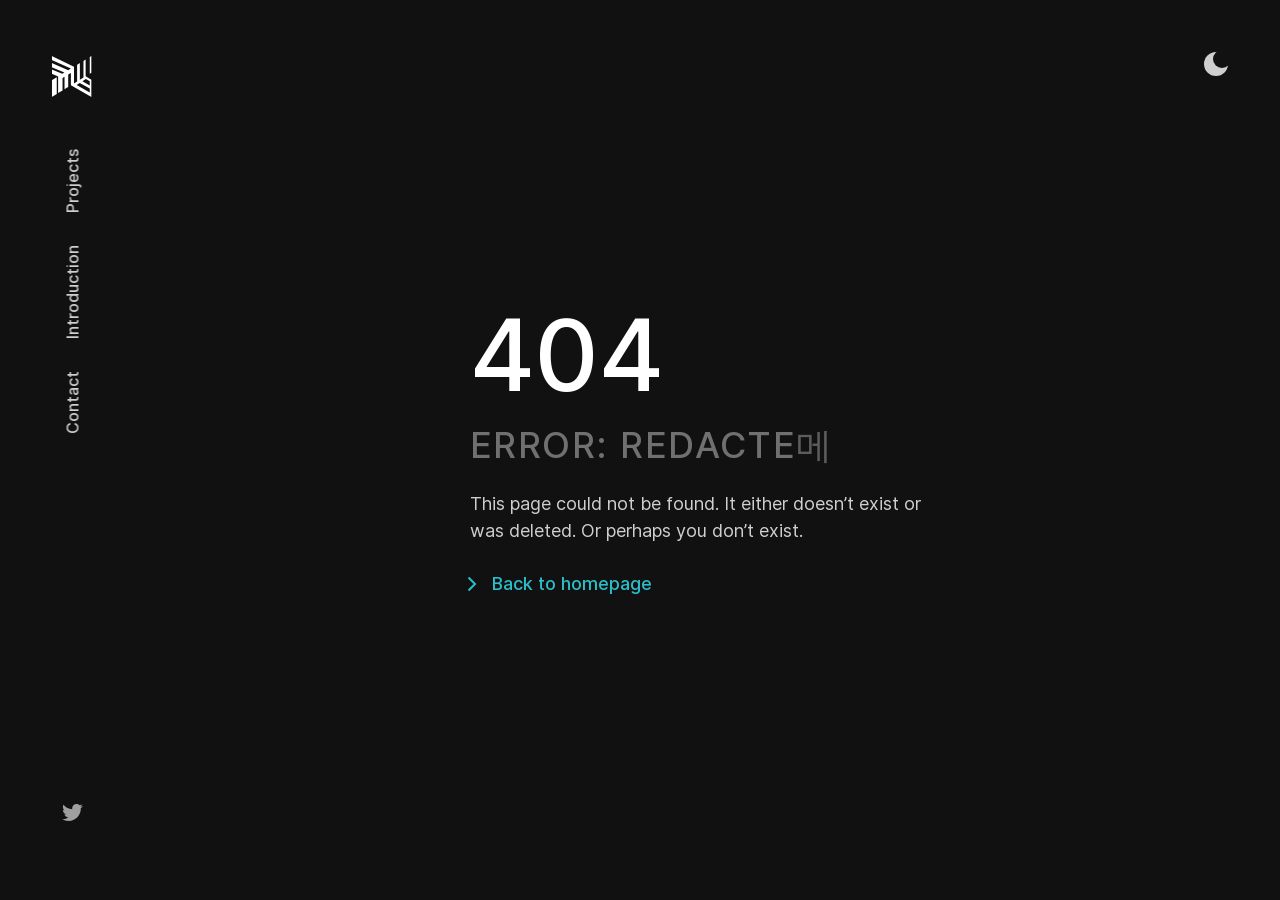
==== commit 789ed6c7: "파일 전체 수정" ====
--- a/index.html
+++ b/index.html
@@ -1 +1 @@
-<!DOCTYPE html><html lang="en"><head><meta charset="utf-8"><meta content="width=device-width,initial-scale=1,shrink-to-fit=no,viewport-fit=cover" name="viewport"><meta content="#111111" name="theme-color"><meta content="metabus" name="author"><link href="/manifest.json" rel="manifest"><link href="/favicon.svg" rel="shortcut icon"><link href="/icon-256.png" rel="apple-touch-icon"><link href="https://pro.fontawesome.com/releases/v5.10.0/css/all.css" rel="stylesheet" crossorigin="anonymous" integrity="sha384-AYmEC3Yw5cVb3ZcuHtOA93w35dYTsvhLPVnYs9eStHfGJvOvKxVfELGroGkvsg+p"><meta content="image/png" property="og:image:type"><meta content="1200" property="og:image:width"><meta content="549" property="og:image:height"><meta content="METABUS" property="og:title"><meta content="metabusx.com" property="og:site_name"><meta content="https://metabusx.com" property="og:url"><meta content="we are alive" property="og:description"><script src="//dapi.kakao.com/v2/maps/sdk.js?appkey=5983877571a3cd965fc89fcc938378c4&libraries=services" type="text/javascript"></script><link href="/static/css/main.be12bf57.chunk.css" rel="stylesheet"><script src="/static/js/0.aa6d2251.chunk.js" charset="utf-8"></script><script src="/static/js/5.513eae28.chunk.js" charset="utf-8"></script><link href="/static/css/4.a90ea34f.chunk.css" rel="stylesheet" type="text/css"><script src="/static/js/4.19eb9652.chunk.js" charset="utf-8"></script><link href="/static/media/Inter-Medium.293fd13d.woff2" rel="preload" crossorigin="" as="font" data-react-helmet="true"><link href="/static/media/Inter-Regular.c8ba52b0.woff2" rel="preload" crossorigin="" as="font" data-react-helmet="true"><link href="https://metabusx.com/" rel="canonical" data-react-helmet="true"><style data-react-helmet="true">@font-face{font-family:Inter;font-weight:400;src:url(/static/media/Inter-Regular.c8ba52b0.woff2) format("woff");font-display:swap}@font-face{font-family:Inter;font-weight:500;src:url(/static/media/Inter-Medium.293fd13d.woff2) format("woff2");font-display:swap}</style><style data-react-helmet="true">:root{--rgbBlack:0 0 0;--rgbWhite:255 255 255;--bezierFastoutSlowin:cubic-bezier(0.4, 0.0, 0.2, 1);--durationXS:200ms;--durationS:300ms;--durationM:400ms;--durationL:600ms;--durationXL:800ms;--systemFontStack:system-ui,-apple-system,BlinkMacSystemFont,San Francisco,Roboto,Segoe UI,Ubuntu,Helvetica Neue,sans-serif;--fontStack:Inter,system-ui,-apple-system,BlinkMacSystemFont,San Francisco,Roboto,Segoe UI,Ubuntu,Helvetica Neue,sans-serif;--monoFontStack:SFMono Regular,Roboto Mono,Consolas,Liberation Mono,Menlo,Courier,monospace;--KoreanFontStack:Segoe UI,sans-serif;--fontWeightRegular:400;--fontWeightMedium:500;--fontWeightBold:700;--fontSizeH0:8.75rem;--fontSizeH1:6.25rem;--fontSizeH2:3.625rem;--fontSizeH3:2.375rem;--fontSizeH4:1.75rem;--fontSizeBodyXL:1.375rem;--fontSizeBodyL:1.25rem;--fontSizeBodyM:1.125rem;--fontSizeBodyS:1rem;--fontSizeBodyXS:0.875rem;--lineHeightTitle:1.1;--lineHeightBody:1.5;--maxWidthS:540px;--maxWidthM:720px;--maxWidthL:1096px;--maxWidthXL:1680px;--spaceOuter:64px;--spaceXS:4px;--spaceS:8px;--spaceM:16px;--spaceL:24px;--spaceXL:32px;--space2XL:48px;--space3XL:64px;--space4XL:96px;--space5XL:128px}@media (max-width:2080px){:root{--fontSizeH0:7.5rem;--fontSizeH1:5rem}}@media (max-width:1680px){:root{--maxWidthS:480px;--maxWidthM:640px;--maxWidthL:1000px;--maxWidthXL:1100px;--spaceOuter:48px;--fontSizeH0:6.25rem;--fontSizeH1:4.375rem;--fontSizeH2:3.25rem;--fontSizeH3:2.25rem;--fontSizeH4:1.625rem}}@media (max-width:1024px){:root{--fontSizeH0:5rem;--fontSizeH1:3.75rem;--fontSizeH2:3rem;--fontSizeH3:2rem;--fontSizeH4:1.5rem}}@media (max-width:696px){:root{--spaceOuter:24px;--fontSizeH0:3.5rem;--fontSizeH1:2.5rem;--fontSizeH2:2.125rem;--fontSizeH3:1.75rem;--fontSizeH4:1.375rem;--fontSizeBodyL:1.125rem;--fontSizeBodyM:1rem;--fontSizeBodyS:0.875rem}}@media (max-width:400px){:root{--spaceOuter:16px;--fontSizeH0:2.625rem;--fontSizeH1:2.375rem;--fontSizeH2:1.75rem;--fontSizeH3:1.5rem;--fontSizeH4:1.25rem}}.dark{--rgbBackground:17 17 17;--rgbBackgroundLight:26 26 26;--rgbPrimary:42 190 200;--rgbAccent:42 190 200;--rgbText:255 255 255;--rgbError:255 0 60;--colorTextTitle:rgb(var(--rgbText) / 1);--colorTextBody:rgb(var(--rgbText) / 0.8);--colorTextLight:rgb(var(--rgbText) / 0.6)}.light{--rgbBackground:242 242 242;--rgbBackgroundLight:255 255 255;--rgbPrimary:0 0 0;--rgbAccent:36 44 127;--rgbText:0 0 0;--rgbError:210 14 60;--colorTextTitle:rgb(var(--rgbText) / 1);--colorTextBody:rgb(var(--rgbText) / 0.7);--colorTextLight:rgb(var(--rgbText) / 0.6)}</style><script src="https://openapi.map.naver.com/openapi/v3/maps.js?ncpClientId=1hqa4x61ni" charset="utf-8" id="https://openapi.map.naver.com/openapi/v3/maps.js?ncpClientId=1hqa4x61ni" type="text/javascript"></script><title>METABUS</title><link href="/static/media/iphone-11.dfa3acae.glb" rel="prefetch" crossorigin="" as="fetch" data-react-helmet="true"><link href="/static/media/macbook-pro.29527f3f.glb" rel="prefetch" crossorigin="" as="fetch" data-react-helmet="true"><meta content="Metabus webpage" name="description" data-react-helmet="true"></head><body class="dark"><script>const preferredTheme=JSON.parse(localStorage.getItem("theme"));document.body.className=preferredTheme||"dark"</script><div id="root"><a class="visually-hidden skip-to-main visually-hidden--show-on-focus" href="#MainContent">Skip to main content</a><header class="navbar"><a class="navbar__logo" href="/#intro" aria-label="METABUS"><svg aria-hidden="true" height="45" viewBox="0 0 81 90" width="50" class="monogram"><defs><clipPath id="monogram-clip-1"><polygon points="0 48.6 0 81.97 5.01 78.9 10.03 75.83 10.03 42.46 5.01 45.53 0 48.6"></polygon><path d="M79.39,75V47.66L76,45.58l-8.24-5.1-4.34,2.66-7.19,4.4-5.52,3.38-6.26,3.84h0V21.38L0,.19V8L38.27,25.17l-5.35,3.27h0L0,13.75v8.6L25.28,33.12l-4.19,2.57L0,27v8.6l12.7,5.24V74.19l4.43-2.71,4.43-2.71V43.9l4-2.39V66.32l3.68-2.26,3.67-2.25V37.14L38.27,34V58.54L79.41,82.1v-7Zm-3.38-2L49.75,57.83l6.19-4L76,65.2Zm0-14.2L61.29,50.44l7-4.46L76,50.56Z"></path><polygon points="79.39 33.37 79.39 11.93 79.39 0 77.72 1.02 76.04 2.05 76.04 13.26 76.04 35.42 77.72 34.4 79.39 33.37"></polygon><polygon points="56.24 21.1 56.24 14.17 53.48 15.86 50.72 17.55 50.72 23.29 50.72 50.92 50.72 50.92 56.24 47.54 56.24 21.1"></polygon><polygon points="67.77 16.53 67.77 7.11 65.6 8.44 63.43 9.77 63.43 18.25 63.43 43.14 67.77 40.48 67.77 16.53"></polygon></clipPath></defs><rect height="100%" width="100%" clip-path="url(#monogram-clip-1)"></rect><g clip-path="url(#monogram-clip-1)"><rect height="100%" width="100%" class="monogram__highlight"></rect></g></svg></a><button class="button nav-toggle button--icon-only" aria-expanded="false" aria-label="Menu"><span class="button__text"><div class="nav-toggle__inner"><svg aria-hidden="true" height="24" viewBox="0 0 24 24" width="24" class="icon nav-toggle__icon nav-toggle__icon--menu"><path d="M22 6H2V4h20v2zM2 13h16v-2H2v2zm0 7h20v-2H2v2z"></path></svg><svg aria-hidden="true" height="24" viewBox="0 0 24 24" width="24" class="icon nav-toggle__icon nav-toggle__icon--close"><path d="M19 6.41L17.59 5 12 10.59 6.41 5 5 6.41 10.59 12 5 17.59 6.41 19 12 13.41 17.59 19 19 17.59 13.41 12z"></path></svg></div></span></button><nav class="navbar__nav"><div class="navbar__nav-list"><a class="navbar__nav-link" href="/#project-1">Projects</a><a class="navbar__nav-link" href="/#details">Introduction</a><a class="navbar__nav-link" href="/#contact">Contact</a></div><div class="navbar__nav-icons"><a class="navbar__nav-icon-link" href="https://twitter.com/metabusx" rel="noopener noreferrer" target="_blank" aria-label="Twitter"><svg aria-hidden="true" height="24" viewBox="0 0 24 24" width="24" class="icon navbar__nav-icon"><path d="M22.92 6c-.77.35-1.6.58-2.46.69.88-.53 1.56-1.37 1.88-2.38-.83.5-1.75.85-2.72 1.05C18.83 4.5 17.72 4 16.46 4c-2.35 0-4.27 1.92-4.27 4.29 0 .34.04.67.11.98-3.56-.18-6.73-1.89-8.84-4.48-.37.63-.58 1.37-.58 2.15 0 1.49.75 2.81 1.91 3.56-.71 0-1.37-.2-1.95-.5v.03c0 2.08 1.48 3.82 3.44 4.21a4.22 4.22 0 01-1.93.07 4.28 4.28 0 004 2.98 8.521 8.521 0 01-5.33 1.84c-.34 0-.68-.02-1.02-.06C3.9 20.29 6.16 21 8.58 21c7.88 0 12.21-6.54 12.21-12.21 0-.19 0-.37-.01-.56.84-.6 1.56-1.36 2.14-2.23z"></path></svg></a></div></nav></header><main class="app" id="MainContent" tabindex="-1"><div class="app__page app__page--entered"><div class="home"><section aria-labelledby="intro-title" class="section intro" id="intro" tabindex="-1"><header class="intro__text"><h1 class="intro__name intro__name--exited" id="intro-title"><span class="decoder-text"><span class="visually-hidden decoder-text__label visually-hidden--hidden">METABUS</span><span class="decoder-text__content" aria-hidden="true"><span class="decoder-text__glyph">버</span><span class="decoder-text__glyph">메</span><span class="decoder-text__glyph">은</span><span class="decoder-text__glyph">버</span><span class="decoder-text__glyph">앞</span><span class="decoder-text__glyph">메</span><span class="decoder-text__glyph">우</span></span></span></h1><h2 class="intro__title heading heading--align-auto heading--level-0 heading--weight-medium"><span class="visually-hidden intro__title-label visually-hidden--hidden">Designer + That's here, That's Home, and That's Us</span><span class="intro__title-row intro__title-row--hidden" aria-hidden="true"><span class="intro__title-word intro__title-word--exited" style="--delay:200ms">Look Again At That Dot</span></span><span class="intro__title-row intro__title-row--hidden"><span class="intro__title-word intro__title-word--plus intro__title-word--entering" aria-hidden="true" style="--delay:600ms">That's here</span></span></h2></header><div class="intro__mobile-scroll-indicator intro__mobile-scroll-indicator--exited"><svg aria-hidden="true" height="15" viewBox="0 0 43 15" width="43" stroke="currentColor"><path d="M1 1l20.5 12L42 1" fill="none" stroke-width="2"></path></svg></div></section><section aria-labelledby="project-1-title" class="section project-summary" id="project-1" tabindex="-1"><div class="project-summary__content"><div class="project-summary__preview"><div class="model project-summary__model project-summary__model--phone" style="--delay:500ms" aria-label="metabus filter" role="img"><canvas class="model__canvas" height="1334" style="width:466px;height:667px" width="932"></canvas></div></div><div class="project-summary__details"><div class="project-summary__index" aria-hidden="true"><div class="divider" style="--lineWidth:100%;--lineHeight:2px;--notchWidth:64px;--notchHeight:8px;--collapseDelay:1000ms"><div class="divider__line divider__line--collapsed"></div><div class="divider__notch divider__notch--collapsed" style="--collapseDelay:1160ms"></div></div><span class="project-summary__index-number project-summary__index-number--exited">01</span></div><h2 class="project-summary__title project-summary__title--exited heading heading--align-auto heading--level-3 heading--weight-medium" id="project-1-title">DEEP SEA FILTER</h2><p class="project-summary__description project-summary__description--exited text text--align-auto text--size-m text--weight-auto">You can enjoy the deep sea using filters from METABUS</p><div class="project-summary__button project-summary__button--exited"><a class="button" href="/projects/Filter"><span class="button__text">View Project</span><svg aria-hidden="true" height="24" viewBox="0 0 24 24" width="24" class="icon button__icon button__icon--end button__icon--shift"><path d="M14.207 4.793l6.5 6.5.707.707-.707.707-6.5 6.5-1.414-1.414L17.586 13H3v-2h14.586l-4.793-4.793 1.414-1.414z"></path></svg></a></div></div></div></section><section aria-labelledby="details-title" class="section profile" id="details" tabindex="-1"><div class="profile__content"><div class="profile__column"><h3 class="profile__title profile__title--exited heading heading--align-auto heading--level-3 heading--weight-medium" id="details-title"><span class="decoder-text"><span class="visually-hidden decoder-text__label visually-hidden--hidden">We are Metabus</span><span class="decoder-text__content" aria-hidden="true"><span class="decoder-text__glyph">타</span><span class="decoder-text__glyph">스</span><span class="decoder-text__glyph">앞</span><span class="decoder-text__glyph">앞</span><span class="decoder-text__glyph">앞</span><span class="decoder-text__glyph">은</span><span class="decoder-text__glyph">꽃</span><span class="decoder-text__glyph">리</span><span class="decoder-text__glyph">메</span><span class="decoder-text__glyph">꽃</span><span class="decoder-text__glyph">버</span><span class="decoder-text__glyph">리</span><span class="decoder-text__glyph">꽃</span><span class="decoder-text__glyph">앞</span></span></span></h3><p class="profile__description profile__description--exited text text--align-auto text--size-l text--weight-auto">We're Metabus, currently Lorem ipsum dolor sit amet, consectetur adipiscing elit, sed do eiusmod tempor incididunt ut labore et dolore magna aliqua<a class="link" href="#" rel="noreferrer noopener" target="_blank"> US </a>. Ut enim ad minim veniam, quis nostrud exercitation ullamco laboris nisi ut aliquip ex ea commodo consequat. Duis aute irure dolor in reprehenderit in voluptate velit esse cillum dolore eu fugiat nulla pariatur. Excepteur sint occaecat cupidatat non proident, sunt in culpa qui officia deserunt mollit anim id est laborum my <a class="link" href="#" rel="noreferrer noopener" target="_blank">METABUS WORLD</a>.</p><p class="profile__description profile__description--exited text text--align-auto text--size-l text--weight-auto">Ut enim ad minim veniam, quis nostrud exercitation ullamco laboris nisi ut aliquip ex ea<a class="link" href="/"> commodo consequat</a>. Ut enim ad minim veniam, quis nostrud exercitation ullamco laboris nisi ut aliquip ex ea commodo consequat. Duis aute irure dolor in reprehenderit in voluptate velit esse cillum dolore eu fugiat nulla pariatur.</p></div></div></section><section aria-labelledby="contact-title" class="section contact" id="contact" tabindex="-1"><div class="contact__content"><div class="contact__column"><h3 class="contact__title contact__title--exited heading heading--align-auto heading--level-3 heading--weight-medium"><span class="decoder-text"><span class="visually-hidden decoder-text__label visually-hidden--hidden">Let's Meet Us</span><span class="decoder-text__content" aria-hidden="true"><span class="decoder-text__glyph">앞</span><span class="decoder-text__glyph">꽃</span><span class="decoder-text__glyph">길</span><span class="decoder-text__glyph">길</span><span class="decoder-text__glyph">길</span><span class="decoder-text__glyph">스</span><span class="decoder-text__glyph">메</span><span class="decoder-text__glyph">우</span><span class="decoder-text__glyph">메</span><span class="decoder-text__glyph">길</span><span class="decoder-text__glyph">은</span><span class="decoder-text__glyph">타</span><span class="decoder-text__glyph">버</span></span></span></h3><div class="contact__row"><div class="contact__map"><p>Maps Load Error</p></div><div class="contact__text"><p class="text text--align-auto text--size-xl text--weight-bold"></p><p class="text text--align-auto text--size-l text--weight-medium">CEO</p>INSEOB KIM<p></p><p class="text text--align-auto text--size-m text--weight-regular">010.2388.9800<br>metabusx@gmail.com<br>138-1, Yongdam-ro, Jeju-si<br></p><div class="contact__button contact__button--exited"><button class="button"><span class="button__text">Send Email</span><svg aria-hidden="true" height="24" viewBox="0 0 24 24" width="24" class="icon button__icon button__icon--end button__icon--shift"><path d="M14.207 4.793l6.5 6.5.707.707-.707.707-6.5 6.5-1.414-1.414L17.586 13H3v-2h14.586l-4.793-4.793 1.414-1.414z"></path></svg></button></div></div></div></div></div></section><footer class="footer"><span class="footer__date">© 2021 METABUS.</span><a class="link footer__link link--secondary" href="/humans.txt" rel="noreferrer noopener" target="_self"></a></footer></div></div></main></div><script>!function(e){function t(t){for(var n,o,i=t[0],c=t[1],l=t[2],f=0,p=[];f<i.length;f++)o=i[f],Object.prototype.hasOwnProperty.call(a,o)&&a[o]&&p.push(a[o][0]),a[o]=0;for(n in c)Object.prototype.hasOwnProperty.call(c,n)&&(e[n]=c[n]);for(s&&s(t);p.length;)p.shift()();return u.push.apply(u,l||[]),r()}function r(){for(var e,t=0;t<u.length;t++){for(var r=u[t],n=!0,o=1;o<r.length;o++){var c=r[o];0!==a[c]&&(n=!1)}n&&(u.splice(t--,1),e=i(i.s=r[0]))}return e}var n={},o={2:0},a={2:0},u=[];function i(t){if(n[t])return n[t].exports;var r=n[t]={i:t,l:!1,exports:{}};return e[t].call(r.exports,r,r.exports,i),r.l=!0,r.exports}i.e=function(e){var t=[];o[e]?t.push(o[e]):0!==o[e]&&{4:1,6:1,7:1,8:1}[e]&&t.push(o[e]=new Promise((function(t,r){for(var n="static/css/"+({}[e]||e)+"."+{0:"31d6cfe0",4:"a90ea34f",5:"31d6cfe0",6:"ffb3204e",7:"f833a5eb",8:"c60a8b0a"}[e]+".chunk.css",a=i.p+n,u=document.getElementsByTagName("link"),c=0;c<u.length;c++){var l=(s=u[c]).getAttribute("data-href")||s.getAttribute("href");if("stylesheet"===s.rel&&(l===n||l===a))return t()}var f=document.getElementsByTagName("style");for(c=0;c<f.length;c++){var s;if((l=(s=f[c]).getAttribute("data-href"))===n||l===a)return t()}var p=document.createElement("link");p.rel="stylesheet",p.type="text/css",p.onload=t,p.onerror=function(t){var n=t&&t.target&&t.target.src||a,u=new Error("Loading CSS chunk "+e+" failed.\n("+n+")");u.code="CSS_CHUNK_LOAD_FAILED",u.request=n,delete o[e],p.parentNode.removeChild(p),r(u)},p.href=a,document.getElementsByTagName("head")[0].appendChild(p)})).then((function(){o[e]=0})));var r=a[e];if(0!==r)if(r)t.push(r[2]);else{var n=new Promise((function(t,n){r=a[e]=[t,n]}));t.push(r[2]=n);var u,c=document.createElement("script");c.charset="utf-8",c.timeout=120,i.nc&&c.setAttribute("nonce",i.nc),c.src=function(e){return i.p+"static/js/"+({}[e]||e)+"."+{0:"aa6d2251",4:"19eb9652",5:"513eae28",6:"9bde3876",7:"b2c9b045",8:"7ca083a9"}[e]+".chunk.js"}(e);var l=new Error;u=function(t){c.onerror=c.onload=null,clearTimeout(f);var r=a[e];if(0!==r){if(r){var n=t&&("load"===t.type?"missing":t.type),o=t&&t.target&&t.target.src;l.message="Loading chunk "+e+" failed.\n("+n+": "+o+")",l.name="ChunkLoadError",l.type=n,l.request=o,r[1](l)}a[e]=void 0}};var f=setTimeout((function(){u({type:"timeout",target:c})}),12e4);c.onerror=c.onload=u,document.head.appendChild(c)}return Promise.all(t)},i.m=e,i.c=n,i.d=function(e,t,r){i.o(e,t)||Object.defineProperty(e,t,{enumerable:!0,get:r})},i.r=function(e){"undefined"!=typeof Symbol&&Symbol.toStringTag&&Object.defineProperty(e,Symbol.toStringTag,{value:"Module"}),Object.defineProperty(e,"__esModule",{value:!0})},i.t=function(e,t){if(1&t&&(e=i(e)),8&t)return e;if(4&t&&"object"==typeof e&&e&&e.__esModule)return e;var r=Object.create(null);if(i.r(r),Object.defineProperty(r,"default",{enumerable:!0,value:e}),2&t&&"string"!=typeof e)for(var n in e)i.d(r,n,function(t){return e[t]}.bind(null,n));return r},i.n=function(e){var t=e&&e.__esModule?function(){return e.default}:function(){return e};return i.d(t,"a",t),t},i.o=function(e,t){return Object.prototype.hasOwnProperty.call(e,t)},i.p="/",i.oe=function(e){throw console.error(e),e};var c=this.webpackJsonpportfolio=this.webpackJsonpportfolio||[],l=c.push.bind(c);c.push=t,c=c.slice();for(var f=0;f<c.length;f++)t(c[f]);var s=l;r()}([])</script><script src="/static/js/3.d84c2330.chunk.js"></script><script src="/static/js/main.10d75206.chunk.js"></script></body></html>+<!DOCTYPE html><html lang="en"><head><meta charset="utf-8"><meta content="width=device-width,initial-scale=1,shrink-to-fit=no,viewport-fit=cover" name="viewport"><meta content="#111111" name="theme-color"><meta content="metabus" name="author"><link href="/manifest.json" rel="manifest"><link href="/favicon.svg" rel="shortcut icon"><link href="/icon-256.png" rel="apple-touch-icon"><link href="https://pro.fontawesome.com/releases/v5.10.0/css/all.css" rel="stylesheet" crossorigin="anonymous" integrity="sha384-AYmEC3Yw5cVb3ZcuHtOA93w35dYTsvhLPVnYs9eStHfGJvOvKxVfELGroGkvsg+p"><meta content="image/png" property="og:image:type"><meta content="1200" property="og:image:width"><meta content="549" property="og:image:height"><meta content="METABUS" property="og:title"><meta content="metabusx.com" property="og:site_name"><meta content="https://metabusx.com" property="og:url"><meta content="we are alive" property="og:description"><script src="//dapi.kakao.com/v2/maps/sdk.js?appkey=5983877571a3cd965fc89fcc938378c4&libraries=services" type="text/javascript"></script><link href="/static/css/main.be12bf57.chunk.css" rel="stylesheet"><script src="/static/js/0.aa6d2251.chunk.js" charset="utf-8"></script><script src="/static/js/5.513eae28.chunk.js" charset="utf-8"></script><link href="/static/css/4.a90ea34f.chunk.css" rel="stylesheet" type="text/css"><script src="/static/js/4.19eb9652.chunk.js" charset="utf-8"></script><link href="/static/media/Inter-Medium.293fd13d.woff2" rel="preload" crossorigin="" as="font" data-react-helmet="true"><link href="/static/media/Inter-Regular.c8ba52b0.woff2" rel="preload" crossorigin="" as="font" data-react-helmet="true"><link href="https://metabusx.com/" rel="canonical" data-react-helmet="true"><style data-react-helmet="true">@font-face{font-family:Inter;font-weight:400;src:url(/static/media/Inter-Regular.c8ba52b0.woff2) format("woff");font-display:swap}@font-face{font-family:Inter;font-weight:500;src:url(/static/media/Inter-Medium.293fd13d.woff2) format("woff2");font-display:swap}</style><style data-react-helmet="true">:root{--rgbBlack:0 0 0;--rgbWhite:255 255 255;--bezierFastoutSlowin:cubic-bezier(0.4, 0.0, 0.2, 1);--durationXS:200ms;--durationS:300ms;--durationM:400ms;--durationL:600ms;--durationXL:800ms;--systemFontStack:system-ui,-apple-system,BlinkMacSystemFont,San Francisco,Roboto,Segoe UI,Ubuntu,Helvetica Neue,sans-serif;--fontStack:Inter,system-ui,-apple-system,BlinkMacSystemFont,San Francisco,Roboto,Segoe UI,Ubuntu,Helvetica Neue,sans-serif;--monoFontStack:SFMono Regular,Roboto Mono,Consolas,Liberation Mono,Menlo,Courier,monospace;--KoreanFontStack:Segoe UI,sans-serif;--fontWeightRegular:400;--fontWeightMedium:500;--fontWeightBold:700;--fontSizeH0:8.75rem;--fontSizeH1:6.25rem;--fontSizeH2:3.625rem;--fontSizeH3:2.375rem;--fontSizeH4:1.75rem;--fontSizeBodyXL:1.375rem;--fontSizeBodyL:1.25rem;--fontSizeBodyM:1.125rem;--fontSizeBodyS:1rem;--fontSizeBodyXS:0.875rem;--lineHeightTitle:1.1;--lineHeightBody:1.5;--maxWidthS:540px;--maxWidthM:720px;--maxWidthL:1096px;--maxWidthXL:1680px;--spaceOuter:64px;--spaceXS:4px;--spaceS:8px;--spaceM:16px;--spaceL:24px;--spaceXL:32px;--space2XL:48px;--space3XL:64px;--space4XL:96px;--space5XL:128px}@media (max-width:2080px){:root{--fontSizeH0:7.5rem;--fontSizeH1:5rem}}@media (max-width:1680px){:root{--maxWidthS:480px;--maxWidthM:640px;--maxWidthL:1000px;--maxWidthXL:1100px;--spaceOuter:48px;--fontSizeH0:6.25rem;--fontSizeH1:4.375rem;--fontSizeH2:3.25rem;--fontSizeH3:2.25rem;--fontSizeH4:1.625rem}}@media (max-width:1024px){:root{--fontSizeH0:5rem;--fontSizeH1:3.75rem;--fontSizeH2:3rem;--fontSizeH3:2rem;--fontSizeH4:1.5rem}}@media (max-width:696px){:root{--spaceOuter:24px;--fontSizeH0:3.5rem;--fontSizeH1:2.5rem;--fontSizeH2:2.125rem;--fontSizeH3:1.75rem;--fontSizeH4:1.375rem;--fontSizeBodyL:1.125rem;--fontSizeBodyM:1rem;--fontSizeBodyS:0.875rem}}@media (max-width:400px){:root{--spaceOuter:16px;--fontSizeH0:2.625rem;--fontSizeH1:2.375rem;--fontSizeH2:1.75rem;--fontSizeH3:1.5rem;--fontSizeH4:1.25rem}}.dark{--rgbBackground:17 17 17;--rgbBackgroundLight:26 26 26;--rgbPrimary:42 190 200;--rgbAccent:42 190 200;--rgbText:255 255 255;--rgbError:255 0 60;--colorTextTitle:rgb(var(--rgbText) / 1);--colorTextBody:rgb(var(--rgbText) / 0.8);--colorTextLight:rgb(var(--rgbText) / 0.6)}.light{--rgbBackground:242 242 242;--rgbBackgroundLight:255 255 255;--rgbPrimary:0 0 0;--rgbAccent:36 44 127;--rgbText:0 0 0;--rgbError:210 14 60;--colorTextTitle:rgb(var(--rgbText) / 1);--colorTextBody:rgb(var(--rgbText) / 0.7);--colorTextLight:rgb(var(--rgbText) / 0.6)}</style><script src="https://openapi.map.naver.com/openapi/v3/maps.js?ncpClientId=1hqa4x61ni" charset="utf-8" id="https://openapi.map.naver.com/openapi/v3/maps.js?ncpClientId=1hqa4x61ni" type="text/javascript"></script><title>METABUS</title><link href="/static/media/iphone-11.dfa3acae.glb" rel="prefetch" crossorigin="" as="fetch" data-react-helmet="true"><link href="/static/media/macbook-pro.29527f3f.glb" rel="prefetch" crossorigin="" as="fetch" data-react-helmet="true"><meta content="Metabus webpage" name="description" data-react-helmet="true"></head><body class="dark"><script>const preferredTheme=JSON.parse(localStorage.getItem("theme"));document.body.className=preferredTheme||"dark"</script><div id="root"><a class="visually-hidden skip-to-main visually-hidden--show-on-focus" href="#MainContent">Skip to main content</a><header class="navbar"><a class="navbar__logo" href="/#intro" aria-label="METABUS"><svg aria-hidden="true" height="45" viewBox="0 0 81 90" width="50" class="monogram"><defs><clipPath id="monogram-clip-1"><polygon points="0 48.6 0 81.97 5.01 78.9 10.03 75.83 10.03 42.46 5.01 45.53 0 48.6"></polygon><path d="M79.39,75V47.66L76,45.58l-8.24-5.1-4.34,2.66-7.19,4.4-5.52,3.38-6.26,3.84h0V21.38L0,.19V8L38.27,25.17l-5.35,3.27h0L0,13.75v8.6L25.28,33.12l-4.19,2.57L0,27v8.6l12.7,5.24V74.19l4.43-2.71,4.43-2.71V43.9l4-2.39V66.32l3.68-2.26,3.67-2.25V37.14L38.27,34V58.54L79.41,82.1v-7Zm-3.38-2L49.75,57.83l6.19-4L76,65.2Zm0-14.2L61.29,50.44l7-4.46L76,50.56Z"></path><polygon points="79.39 33.37 79.39 11.93 79.39 0 77.72 1.02 76.04 2.05 76.04 13.26 76.04 35.42 77.72 34.4 79.39 33.37"></polygon><polygon points="56.24 21.1 56.24 14.17 53.48 15.86 50.72 17.55 50.72 23.29 50.72 50.92 50.72 50.92 56.24 47.54 56.24 21.1"></polygon><polygon points="67.77 16.53 67.77 7.11 65.6 8.44 63.43 9.77 63.43 18.25 63.43 43.14 67.77 40.48 67.77 16.53"></polygon></clipPath></defs><rect height="100%" width="100%" clip-path="url(#monogram-clip-1)"></rect><g clip-path="url(#monogram-clip-1)"><rect height="100%" width="100%" class="monogram__highlight"></rect></g></svg></a><button class="button nav-toggle button--icon-only" aria-expanded="false" aria-label="Menu"><span class="button__text"><div class="nav-toggle__inner"><svg aria-hidden="true" height="24" viewBox="0 0 24 24" width="24" class="icon nav-toggle__icon nav-toggle__icon--menu"><path d="M22 6H2V4h20v2zM2 13h16v-2H2v2zm0 7h20v-2H2v2z"></path></svg><svg aria-hidden="true" height="24" viewBox="0 0 24 24" width="24" class="icon nav-toggle__icon nav-toggle__icon--close"><path d="M19 6.41L17.59 5 12 10.59 6.41 5 5 6.41 10.59 12 5 17.59 6.41 19 12 13.41 17.59 19 19 17.59 13.41 12z"></path></svg></div></span></button><nav class="navbar__nav"><div class="navbar__nav-list"><a class="navbar__nav-link" href="/#project-1">Projects</a><a class="navbar__nav-link" href="/#details">Introduction</a><a class="navbar__nav-link" href="/#contact">Contact</a></div><div class="navbar__nav-icons"><a class="navbar__nav-icon-link" href="https://twitter.com/metabusx" rel="noopener noreferrer" target="_blank" aria-label="Twitter"><svg aria-hidden="true" height="24" viewBox="0 0 24 24" width="24" class="icon navbar__nav-icon"><path d="M22.92 6c-.77.35-1.6.58-2.46.69.88-.53 1.56-1.37 1.88-2.38-.83.5-1.75.85-2.72 1.05C18.83 4.5 17.72 4 16.46 4c-2.35 0-4.27 1.92-4.27 4.29 0 .34.04.67.11.98-3.56-.18-6.73-1.89-8.84-4.48-.37.63-.58 1.37-.58 2.15 0 1.49.75 2.81 1.91 3.56-.71 0-1.37-.2-1.95-.5v.03c0 2.08 1.48 3.82 3.44 4.21a4.22 4.22 0 01-1.93.07 4.28 4.28 0 004 2.98 8.521 8.521 0 01-5.33 1.84c-.34 0-.68-.02-1.02-.06C3.9 20.29 6.16 21 8.58 21c7.88 0 12.21-6.54 12.21-12.21 0-.19 0-.37-.01-.56.84-.6 1.56-1.36 2.14-2.23z"></path></svg></a></div></nav></header><main class="app" id="MainContent" tabindex="-1"><div class="app__page app__page--entered"><div class="home"><section aria-labelledby="intro-title" class="section intro" id="intro" tabindex="-1"><header class="intro__text"><h1 class="intro__name intro__name--exited" id="intro-title"><span class="decoder-text"><span class="visually-hidden decoder-text__label visually-hidden--hidden">METABUS</span><span class="decoder-text__content" aria-hidden="true"><span class="decoder-text__glyph">우</span><span class="decoder-text__glyph">길</span><span class="decoder-text__glyph">버</span><span class="decoder-text__glyph">길</span><span class="decoder-text__glyph">우</span><span class="decoder-text__glyph">메</span><span class="decoder-text__glyph">길</span></span></span></h1><h2 class="intro__title heading heading--align-auto heading--level-0 heading--weight-medium"><span class="visually-hidden intro__title-label visually-hidden--hidden">Designer + That's here, That's Home, and That's Us</span><span class="intro__title-row intro__title-row--hidden" aria-hidden="true"><span class="intro__title-word intro__title-word--exited" style="--delay:200ms">Look Again At That Dot</span></span><span class="intro__title-row intro__title-row--hidden"><span class="intro__title-word intro__title-word--plus intro__title-word--entering" aria-hidden="true" style="--delay:600ms">That's here</span></span></h2></header><div class="intro__mobile-scroll-indicator intro__mobile-scroll-indicator--exited"><svg aria-hidden="true" height="15" viewBox="0 0 43 15" width="43" stroke="currentColor"><path d="M1 1l20.5 12L42 1" fill="none" stroke-width="2"></path></svg></div></section><section aria-labelledby="project-1-title" class="section project-summary" id="project-1" tabindex="-1"><div class="project-summary__content"><div class="project-summary__preview"><div class="model project-summary__model project-summary__model--phone" style="--delay:500ms" aria-label="metabus filter" role="img"><canvas class="model__canvas" height="1334" style="width:466px;height:667px" width="932"></canvas></div></div><div class="project-summary__details"><div class="project-summary__index" aria-hidden="true"><div class="divider" style="--lineWidth:100%;--lineHeight:2px;--notchWidth:64px;--notchHeight:8px;--collapseDelay:1000ms"><div class="divider__line divider__line--collapsed"></div><div class="divider__notch divider__notch--collapsed" style="--collapseDelay:1160ms"></div></div><span class="project-summary__index-number project-summary__index-number--exited">01</span></div><h2 class="project-summary__title project-summary__title--exited heading heading--align-auto heading--level-3 heading--weight-medium" id="project-1-title">DEEP SEA FILTER</h2><p class="project-summary__description project-summary__description--exited text text--align-auto text--size-m text--weight-auto">You can enjoy the deep sea using filters from METABUS</p><div class="project-summary__button project-summary__button--exited"><a class="button" href="/projects/Filter"><span class="button__text">View Project</span><svg aria-hidden="true" height="24" viewBox="0 0 24 24" width="24" class="icon button__icon button__icon--end button__icon--shift"><path d="M14.207 4.793l6.5 6.5.707.707-.707.707-6.5 6.5-1.414-1.414L17.586 13H3v-2h14.586l-4.793-4.793 1.414-1.414z"></path></svg></a></div></div></div></section><section aria-labelledby="details-title" class="section profile" id="details" tabindex="-1"><div class="profile__content"><div class="profile__column"><h3 class="profile__title profile__title--exited heading heading--align-auto heading--level-3 heading--weight-medium" id="details-title"><span class="decoder-text"><span class="visually-hidden decoder-text__label visually-hidden--hidden">We are Metabus</span><span class="decoder-text__content" aria-hidden="true"><span class="decoder-text__glyph">앞</span><span class="decoder-text__glyph">길</span><span class="decoder-text__glyph">메</span><span class="decoder-text__glyph">메</span><span class="decoder-text__glyph">길</span><span class="decoder-text__glyph">길</span><span class="decoder-text__glyph">꽃</span><span class="decoder-text__glyph">우</span><span class="decoder-text__glyph">꽃</span><span class="decoder-text__glyph">꽃</span><span class="decoder-text__glyph">우</span><span class="decoder-text__glyph">길</span><span class="decoder-text__glyph">꽃</span><span class="decoder-text__glyph">길</span></span></span></h3><p class="profile__description profile__description--exited text text--align-auto text--size-l text--weight-auto">We're Metabus, currently Lorem ipsum dolor sit amet, consectetur adipiscing elit, sed do eiusmod tempor incididunt ut labore et dolore magna aliqua<a class="link" href="#" rel="noreferrer noopener" target="_blank"> US </a>. Ut enim ad minim veniam, quis nostrud exercitation ullamco laboris nisi ut aliquip ex ea commodo consequat. Duis aute irure dolor in reprehenderit in voluptate velit esse cillum dolore eu fugiat nulla pariatur. Excepteur sint occaecat cupidatat non proident, sunt in culpa qui officia deserunt mollit anim id est laborum my <a class="link" href="#" rel="noreferrer noopener" target="_blank">METABUS WORLD</a>.</p><p class="profile__description profile__description--exited text text--align-auto text--size-l text--weight-auto">Ut enim ad minim veniam, quis nostrud exercitation ullamco laboris nisi ut aliquip ex ea<a class="link" href="/"> commodo consequat</a>. Ut enim ad minim veniam, quis nostrud exercitation ullamco laboris nisi ut aliquip ex ea commodo consequat. Duis aute irure dolor in reprehenderit in voluptate velit esse cillum dolore eu fugiat nulla pariatur.</p></div></div></section><section aria-labelledby="contact-title" class="section contact" id="contact" tabindex="-1"><div class="contact__content"><div class="contact__column"><h3 class="contact__title contact__title--exited heading heading--align-auto heading--level-3 heading--weight-medium"><span class="decoder-text"><span class="visually-hidden decoder-text__label visually-hidden--hidden">Let's Meet Us</span><span class="decoder-text__content" aria-hidden="true"><span class="decoder-text__glyph">은</span><span class="decoder-text__glyph">길</span><span class="decoder-text__glyph">메</span><span class="decoder-text__glyph">은</span><span class="decoder-text__glyph">꽃</span><span class="decoder-text__glyph">앞</span><span class="decoder-text__glyph">리</span><span class="decoder-text__glyph">앞</span><span class="decoder-text__glyph">꽃</span><span class="decoder-text__glyph">앞</span><span class="decoder-text__glyph">은</span><span class="decoder-text__glyph">은</span><span class="decoder-text__glyph">길</span></span></span></h3><div class="contact__row"><div class="contact__map"><p>Maps Load Error</p></div><div class="contact__text"><p class="text text--align-auto text--size-xl text--weight-bold"></p><p class="text text--align-auto text--size-l text--weight-medium">CEO</p>INSEOB KIM<p></p><p class="text text--align-auto text--size-m text--weight-regular">010.2388.9800<br>metabusx@gmail.com<br>138-1, Yongdam-ro, Jeju-si<br></p><div class="contact__button contact__button--exited"><button class="button"><span class="button__text">Send Email</span><svg aria-hidden="true" height="24" viewBox="0 0 24 24" width="24" class="icon button__icon button__icon--end button__icon--shift"><path d="M14.207 4.793l6.5 6.5.707.707-.707.707-6.5 6.5-1.414-1.414L17.586 13H3v-2h14.586l-4.793-4.793 1.414-1.414z"></path></svg></button></div></div></div></div></div></section><footer class="footer"><span class="footer__date">© 2021 METABUS.</span><a class="link footer__link link--secondary" href="/humans.txt" rel="noreferrer noopener" target="_self"></a></footer></div></div></main></div><script>!function(e){function t(t){for(var n,o,i=t[0],c=t[1],l=t[2],f=0,p=[];f<i.length;f++)o=i[f],Object.prototype.hasOwnProperty.call(a,o)&&a[o]&&p.push(a[o][0]),a[o]=0;for(n in c)Object.prototype.hasOwnProperty.call(c,n)&&(e[n]=c[n]);for(s&&s(t);p.length;)p.shift()();return u.push.apply(u,l||[]),r()}function r(){for(var e,t=0;t<u.length;t++){for(var r=u[t],n=!0,o=1;o<r.length;o++){var c=r[o];0!==a[c]&&(n=!1)}n&&(u.splice(t--,1),e=i(i.s=r[0]))}return e}var n={},o={2:0},a={2:0},u=[];function i(t){if(n[t])return n[t].exports;var r=n[t]={i:t,l:!1,exports:{}};return e[t].call(r.exports,r,r.exports,i),r.l=!0,r.exports}i.e=function(e){var t=[];o[e]?t.push(o[e]):0!==o[e]&&{4:1,6:1,7:1,8:1}[e]&&t.push(o[e]=new Promise((function(t,r){for(var n="static/css/"+({}[e]||e)+"."+{0:"31d6cfe0",4:"a90ea34f",5:"31d6cfe0",6:"ffb3204e",7:"874ccd22",8:"c60a8b0a"}[e]+".chunk.css",a=i.p+n,u=document.getElementsByTagName("link"),c=0;c<u.length;c++){var l=(s=u[c]).getAttribute("data-href")||s.getAttribute("href");if("stylesheet"===s.rel&&(l===n||l===a))return t()}var f=document.getElementsByTagName("style");for(c=0;c<f.length;c++){var s;if((l=(s=f[c]).getAttribute("data-href"))===n||l===a)return t()}var p=document.createElement("link");p.rel="stylesheet",p.type="text/css",p.onload=t,p.onerror=function(t){var n=t&&t.target&&t.target.src||a,u=new Error("Loading CSS chunk "+e+" failed.\n("+n+")");u.code="CSS_CHUNK_LOAD_FAILED",u.request=n,delete o[e],p.parentNode.removeChild(p),r(u)},p.href=a,document.getElementsByTagName("head")[0].appendChild(p)})).then((function(){o[e]=0})));var r=a[e];if(0!==r)if(r)t.push(r[2]);else{var n=new Promise((function(t,n){r=a[e]=[t,n]}));t.push(r[2]=n);var u,c=document.createElement("script");c.charset="utf-8",c.timeout=120,i.nc&&c.setAttribute("nonce",i.nc),c.src=function(e){return i.p+"static/js/"+({}[e]||e)+"."+{0:"aa6d2251",4:"19eb9652",5:"513eae28",6:"9bde3876",7:"11a61f99",8:"7ca083a9"}[e]+".chunk.js"}(e);var l=new Error;u=function(t){c.onerror=c.onload=null,clearTimeout(f);var r=a[e];if(0!==r){if(r){var n=t&&("load"===t.type?"missing":t.type),o=t&&t.target&&t.target.src;l.message="Loading chunk "+e+" failed.\n("+n+": "+o+")",l.name="ChunkLoadError",l.type=n,l.request=o,r[1](l)}a[e]=void 0}};var f=setTimeout((function(){u({type:"timeout",target:c})}),12e4);c.onerror=c.onload=u,document.head.appendChild(c)}return Promise.all(t)},i.m=e,i.c=n,i.d=function(e,t,r){i.o(e,t)||Object.defineProperty(e,t,{enumerable:!0,get:r})},i.r=function(e){"undefined"!=typeof Symbol&&Symbol.toStringTag&&Object.defineProperty(e,Symbol.toStringTag,{value:"Module"}),Object.defineProperty(e,"__esModule",{value:!0})},i.t=function(e,t){if(1&t&&(e=i(e)),8&t)return e;if(4&t&&"object"==typeof e&&e&&e.__esModule)return e;var r=Object.create(null);if(i.r(r),Object.defineProperty(r,"default",{enumerable:!0,value:e}),2&t&&"string"!=typeof e)for(var n in e)i.d(r,n,function(t){return e[t]}.bind(null,n));return r},i.n=function(e){var t=e&&e.__esModule?function(){return e.default}:function(){return e};return i.d(t,"a",t),t},i.o=function(e,t){return Object.prototype.hasOwnProperty.call(e,t)},i.p="/",i.oe=function(e){throw console.error(e),e};var c=this.webpackJsonpportfolio=this.webpackJsonpportfolio||[],l=c.push.bind(c);c.push=t,c=c.slice();for(var f=0;f<c.length;f++)t(c[f]);var s=l;r()}([])</script><script src="/static/js/3.d84c2330.chunk.js"></script><script src="/static/js/main.10d75206.chunk.js"></script></body></html>
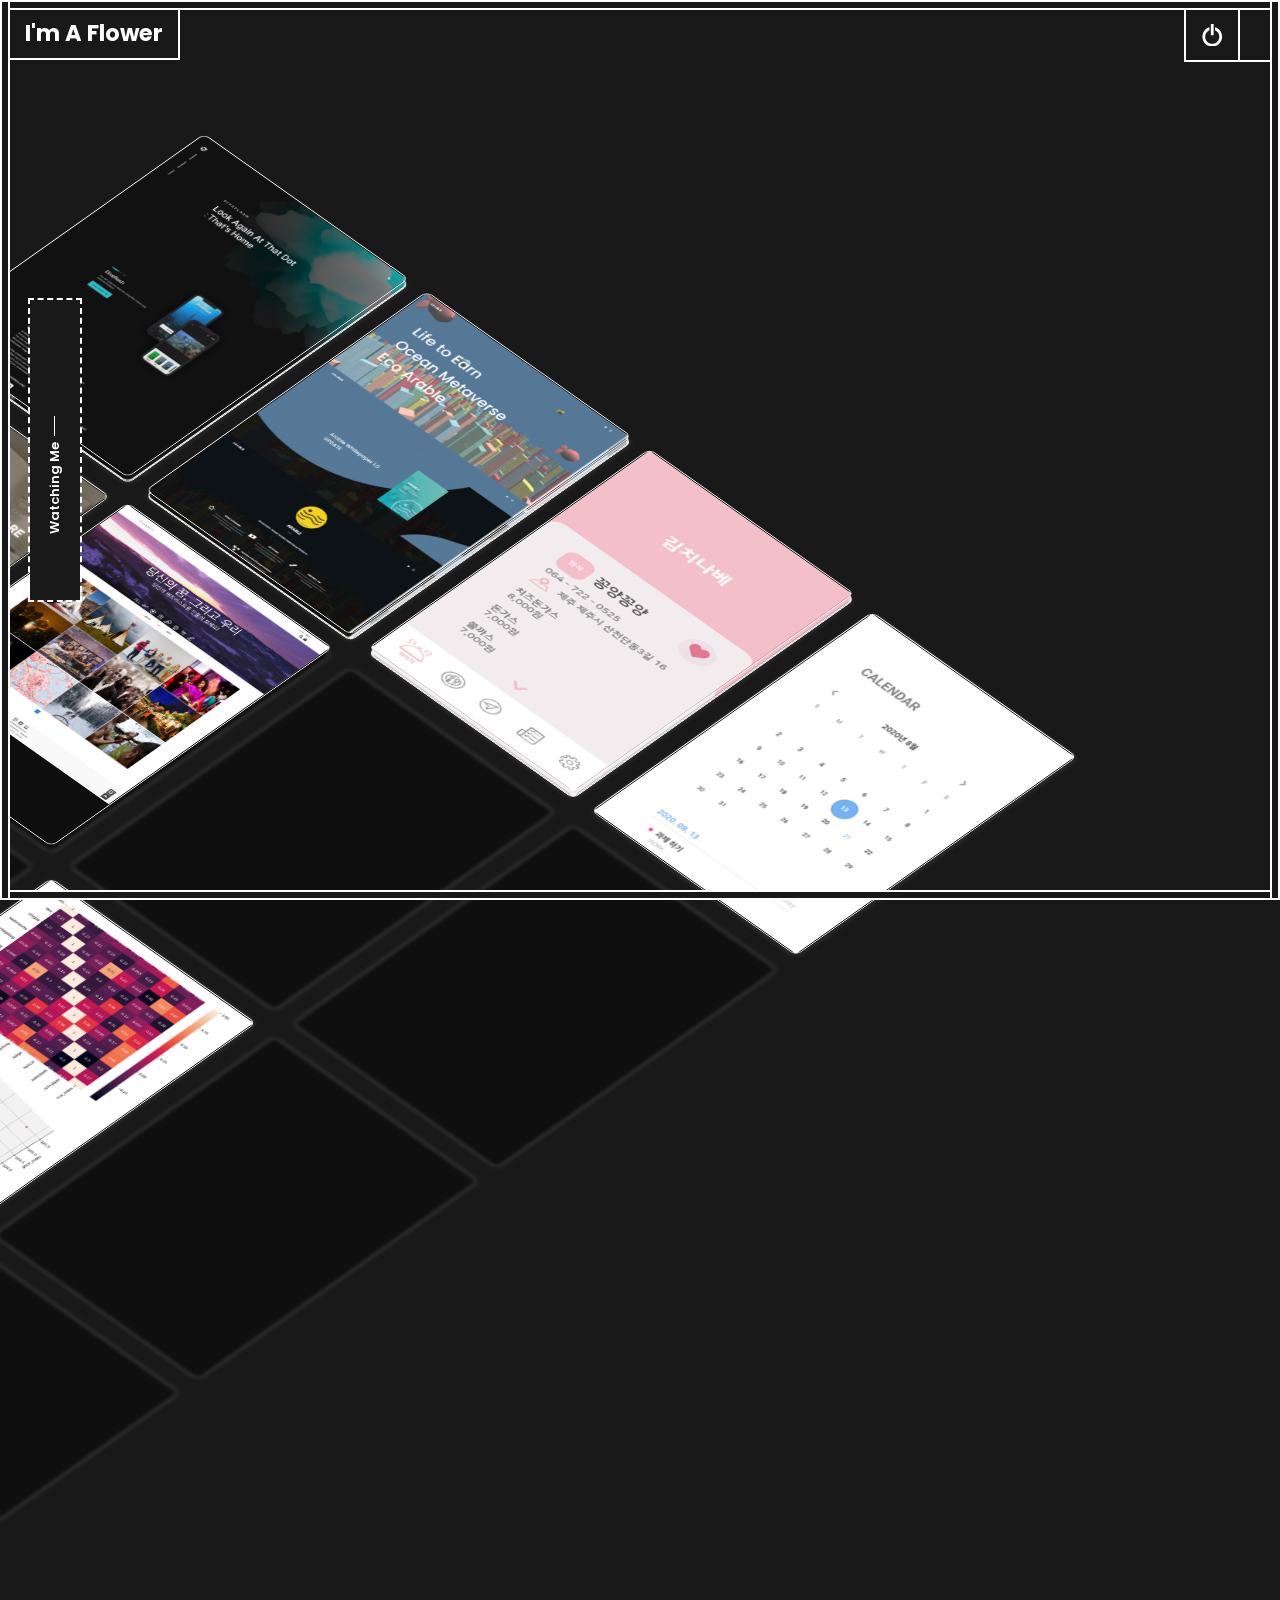
==== commit 9d602bb2: "Feat: 'Portfolio 배포'" ====
--- a/index.html
+++ b/index.html
@@ -1 +1 @@
-<!DOCTYPE html><html lang="en"><head><meta charset="utf-8"><meta content="width=device-width,initial-scale=1,shrink-to-fit=no,viewport-fit=cover" name="viewport"><meta content="#111111" name="theme-color"><meta content="metabus" name="author"><link href="/manifest.json" rel="manifest"><link href="/favicon.svg" rel="shortcut icon"><link href="/icon-256.png" rel="apple-touch-icon"><link href="https://pro.fontawesome.com/releases/v5.10.0/css/all.css" rel="stylesheet" crossorigin="anonymous" integrity="sha384-AYmEC3Yw5cVb3ZcuHtOA93w35dYTsvhLPVnYs9eStHfGJvOvKxVfELGroGkvsg+p"><meta content="image/png" property="og:image:type"><meta content="1200" property="og:image:width"><meta content="549" property="og:image:height"><meta content="METABUS" property="og:title"><meta content="metabusx.com" property="og:site_name"><meta content="https://metabusx.com" property="og:url"><meta content="we are alive" property="og:description"><script src="//dapi.kakao.com/v2/maps/sdk.js?appkey=5983877571a3cd965fc89fcc938378c4&libraries=services" type="text/javascript"></script><link href="/static/css/main.be12bf57.chunk.css" rel="stylesheet"><script src="/static/js/0.aa6d2251.chunk.js" charset="utf-8"></script><script src="/static/js/5.513eae28.chunk.js" charset="utf-8"></script><link href="/static/css/4.a90ea34f.chunk.css" rel="stylesheet" type="text/css"><script src="/static/js/4.19eb9652.chunk.js" charset="utf-8"></script><link href="/static/media/Inter-Medium.293fd13d.woff2" rel="preload" crossorigin="" as="font" data-react-helmet="true"><link href="/static/media/Inter-Regular.c8ba52b0.woff2" rel="preload" crossorigin="" as="font" data-react-helmet="true"><link href="https://metabusx.com/" rel="canonical" data-react-helmet="true"><style data-react-helmet="true">@font-face{font-family:Inter;font-weight:400;src:url(/static/media/Inter-Regular.c8ba52b0.woff2) format("woff");font-display:swap}@font-face{font-family:Inter;font-weight:500;src:url(/static/media/Inter-Medium.293fd13d.woff2) format("woff2");font-display:swap}</style><style data-react-helmet="true">:root{--rgbBlack:0 0 0;--rgbWhite:255 255 255;--bezierFastoutSlowin:cubic-bezier(0.4, 0.0, 0.2, 1);--durationXS:200ms;--durationS:300ms;--durationM:400ms;--durationL:600ms;--durationXL:800ms;--systemFontStack:system-ui,-apple-system,BlinkMacSystemFont,San Francisco,Roboto,Segoe UI,Ubuntu,Helvetica Neue,sans-serif;--fontStack:Inter,system-ui,-apple-system,BlinkMacSystemFont,San Francisco,Roboto,Segoe UI,Ubuntu,Helvetica Neue,sans-serif;--monoFontStack:SFMono Regular,Roboto Mono,Consolas,Liberation Mono,Menlo,Courier,monospace;--KoreanFontStack:Segoe UI,sans-serif;--fontWeightRegular:400;--fontWeightMedium:500;--fontWeightBold:700;--fontSizeH0:8.75rem;--fontSizeH1:6.25rem;--fontSizeH2:3.625rem;--fontSizeH3:2.375rem;--fontSizeH4:1.75rem;--fontSizeBodyXL:1.375rem;--fontSizeBodyL:1.25rem;--fontSizeBodyM:1.125rem;--fontSizeBodyS:1rem;--fontSizeBodyXS:0.875rem;--lineHeightTitle:1.1;--lineHeightBody:1.5;--maxWidthS:540px;--maxWidthM:720px;--maxWidthL:1096px;--maxWidthXL:1680px;--spaceOuter:64px;--spaceXS:4px;--spaceS:8px;--spaceM:16px;--spaceL:24px;--spaceXL:32px;--space2XL:48px;--space3XL:64px;--space4XL:96px;--space5XL:128px}@media (max-width:2080px){:root{--fontSizeH0:7.5rem;--fontSizeH1:5rem}}@media (max-width:1680px){:root{--maxWidthS:480px;--maxWidthM:640px;--maxWidthL:1000px;--maxWidthXL:1100px;--spaceOuter:48px;--fontSizeH0:6.25rem;--fontSizeH1:4.375rem;--fontSizeH2:3.25rem;--fontSizeH3:2.25rem;--fontSizeH4:1.625rem}}@media (max-width:1024px){:root{--fontSizeH0:5rem;--fontSizeH1:3.75rem;--fontSizeH2:3rem;--fontSizeH3:2rem;--fontSizeH4:1.5rem}}@media (max-width:696px){:root{--spaceOuter:24px;--fontSizeH0:3.5rem;--fontSizeH1:2.5rem;--fontSizeH2:2.125rem;--fontSizeH3:1.75rem;--fontSizeH4:1.375rem;--fontSizeBodyL:1.125rem;--fontSizeBodyM:1rem;--fontSizeBodyS:0.875rem}}@media (max-width:400px){:root{--spaceOuter:16px;--fontSizeH0:2.625rem;--fontSizeH1:2.375rem;--fontSizeH2:1.75rem;--fontSizeH3:1.5rem;--fontSizeH4:1.25rem}}.dark{--rgbBackground:17 17 17;--rgbBackgroundLight:26 26 26;--rgbPrimary:42 190 200;--rgbAccent:42 190 200;--rgbText:255 255 255;--rgbError:255 0 60;--colorTextTitle:rgb(var(--rgbText) / 1);--colorTextBody:rgb(var(--rgbText) / 0.8);--colorTextLight:rgb(var(--rgbText) / 0.6)}.light{--rgbBackground:242 242 242;--rgbBackgroundLight:255 255 255;--rgbPrimary:0 0 0;--rgbAccent:36 44 127;--rgbText:0 0 0;--rgbError:210 14 60;--colorTextTitle:rgb(var(--rgbText) / 1);--colorTextBody:rgb(var(--rgbText) / 0.7);--colorTextLight:rgb(var(--rgbText) / 0.6)}</style><script src="https://openapi.map.naver.com/openapi/v3/maps.js?ncpClientId=1hqa4x61ni" charset="utf-8" id="https://openapi.map.naver.com/openapi/v3/maps.js?ncpClientId=1hqa4x61ni" type="text/javascript"></script><title>METABUS</title><link href="/static/media/iphone-11.dfa3acae.glb" rel="prefetch" crossorigin="" as="fetch" data-react-helmet="true"><link href="/static/media/macbook-pro.29527f3f.glb" rel="prefetch" crossorigin="" as="fetch" data-react-helmet="true"><meta content="Metabus webpage" name="description" data-react-helmet="true"></head><body class="dark"><script>const preferredTheme=JSON.parse(localStorage.getItem("theme"));document.body.className=preferredTheme||"dark"</script><div id="root"><a class="visually-hidden skip-to-main visually-hidden--show-on-focus" href="#MainContent">Skip to main content</a><header class="navbar"><a class="navbar__logo" href="/#intro" aria-label="METABUS"><svg aria-hidden="true" height="45" viewBox="0 0 81 90" width="50" class="monogram"><defs><clipPath id="monogram-clip-1"><polygon points="0 48.6 0 81.97 5.01 78.9 10.03 75.83 10.03 42.46 5.01 45.53 0 48.6"></polygon><path d="M79.39,75V47.66L76,45.58l-8.24-5.1-4.34,2.66-7.19,4.4-5.52,3.38-6.26,3.84h0V21.38L0,.19V8L38.27,25.17l-5.35,3.27h0L0,13.75v8.6L25.28,33.12l-4.19,2.57L0,27v8.6l12.7,5.24V74.19l4.43-2.71,4.43-2.71V43.9l4-2.39V66.32l3.68-2.26,3.67-2.25V37.14L38.27,34V58.54L79.41,82.1v-7Zm-3.38-2L49.75,57.83l6.19-4L76,65.2Zm0-14.2L61.29,50.44l7-4.46L76,50.56Z"></path><polygon points="79.39 33.37 79.39 11.93 79.39 0 77.72 1.02 76.04 2.05 76.04 13.26 76.04 35.42 77.72 34.4 79.39 33.37"></polygon><polygon points="56.24 21.1 56.24 14.17 53.48 15.86 50.72 17.55 50.72 23.29 50.72 50.92 50.72 50.92 56.24 47.54 56.24 21.1"></polygon><polygon points="67.77 16.53 67.77 7.11 65.6 8.44 63.43 9.77 63.43 18.25 63.43 43.14 67.77 40.48 67.77 16.53"></polygon></clipPath></defs><rect height="100%" width="100%" clip-path="url(#monogram-clip-1)"></rect><g clip-path="url(#monogram-clip-1)"><rect height="100%" width="100%" class="monogram__highlight"></rect></g></svg></a><button class="button nav-toggle button--icon-only" aria-expanded="false" aria-label="Menu"><span class="button__text"><div class="nav-toggle__inner"><svg aria-hidden="true" height="24" viewBox="0 0 24 24" width="24" class="icon nav-toggle__icon nav-toggle__icon--menu"><path d="M22 6H2V4h20v2zM2 13h16v-2H2v2zm0 7h20v-2H2v2z"></path></svg><svg aria-hidden="true" height="24" viewBox="0 0 24 24" width="24" class="icon nav-toggle__icon nav-toggle__icon--close"><path d="M19 6.41L17.59 5 12 10.59 6.41 5 5 6.41 10.59 12 5 17.59 6.41 19 12 13.41 17.59 19 19 17.59 13.41 12z"></path></svg></div></span></button><nav class="navbar__nav"><div class="navbar__nav-list"><a class="navbar__nav-link" href="/#project-1">Projects</a><a class="navbar__nav-link" href="/#details">Introduction</a><a class="navbar__nav-link" href="/#contact">Contact</a></div><div class="navbar__nav-icons"><a class="navbar__nav-icon-link" href="https://twitter.com/metabusx" rel="noopener noreferrer" target="_blank" aria-label="Twitter"><svg aria-hidden="true" height="24" viewBox="0 0 24 24" width="24" class="icon navbar__nav-icon"><path d="M22.92 6c-.77.35-1.6.58-2.46.69.88-.53 1.56-1.37 1.88-2.38-.83.5-1.75.85-2.72 1.05C18.83 4.5 17.72 4 16.46 4c-2.35 0-4.27 1.92-4.27 4.29 0 .34.04.67.11.98-3.56-.18-6.73-1.89-8.84-4.48-.37.63-.58 1.37-.58 2.15 0 1.49.75 2.81 1.91 3.56-.71 0-1.37-.2-1.95-.5v.03c0 2.08 1.48 3.82 3.44 4.21a4.22 4.22 0 01-1.93.07 4.28 4.28 0 004 2.98 8.521 8.521 0 01-5.33 1.84c-.34 0-.68-.02-1.02-.06C3.9 20.29 6.16 21 8.58 21c7.88 0 12.21-6.54 12.21-12.21 0-.19 0-.37-.01-.56.84-.6 1.56-1.36 2.14-2.23z"></path></svg></a></div></nav></header><main class="app" id="MainContent" tabindex="-1"><div class="app__page app__page--entered"><div class="home"><section aria-labelledby="intro-title" class="section intro" id="intro" tabindex="-1"><header class="intro__text"><h1 class="intro__name intro__name--exited" id="intro-title"><span class="decoder-text"><span class="visually-hidden decoder-text__label visually-hidden--hidden">METABUS</span><span class="decoder-text__content" aria-hidden="true"><span class="decoder-text__glyph">우</span><span class="decoder-text__glyph">길</span><span class="decoder-text__glyph">버</span><span class="decoder-text__glyph">길</span><span class="decoder-text__glyph">우</span><span class="decoder-text__glyph">메</span><span class="decoder-text__glyph">길</span></span></span></h1><h2 class="intro__title heading heading--align-auto heading--level-0 heading--weight-medium"><span class="visually-hidden intro__title-label visually-hidden--hidden">Designer + That's here, That's Home, and That's Us</span><span class="intro__title-row intro__title-row--hidden" aria-hidden="true"><span class="intro__title-word intro__title-word--exited" style="--delay:200ms">Look Again At That Dot</span></span><span class="intro__title-row intro__title-row--hidden"><span class="intro__title-word intro__title-word--plus intro__title-word--entering" aria-hidden="true" style="--delay:600ms">That's here</span></span></h2></header><div class="intro__mobile-scroll-indicator intro__mobile-scroll-indicator--exited"><svg aria-hidden="true" height="15" viewBox="0 0 43 15" width="43" stroke="currentColor"><path d="M1 1l20.5 12L42 1" fill="none" stroke-width="2"></path></svg></div></section><section aria-labelledby="project-1-title" class="section project-summary" id="project-1" tabindex="-1"><div class="project-summary__content"><div class="project-summary__preview"><div class="model project-summary__model project-summary__model--phone" style="--delay:500ms" aria-label="metabus filter" role="img"><canvas class="model__canvas" height="1334" style="width:466px;height:667px" width="932"></canvas></div></div><div class="project-summary__details"><div class="project-summary__index" aria-hidden="true"><div class="divider" style="--lineWidth:100%;--lineHeight:2px;--notchWidth:64px;--notchHeight:8px;--collapseDelay:1000ms"><div class="divider__line divider__line--collapsed"></div><div class="divider__notch divider__notch--collapsed" style="--collapseDelay:1160ms"></div></div><span class="project-summary__index-number project-summary__index-number--exited">01</span></div><h2 class="project-summary__title project-summary__title--exited heading heading--align-auto heading--level-3 heading--weight-medium" id="project-1-title">DEEP SEA FILTER</h2><p class="project-summary__description project-summary__description--exited text text--align-auto text--size-m text--weight-auto">You can enjoy the deep sea using filters from METABUS</p><div class="project-summary__button project-summary__button--exited"><a class="button" href="/projects/Filter"><span class="button__text">View Project</span><svg aria-hidden="true" height="24" viewBox="0 0 24 24" width="24" class="icon button__icon button__icon--end button__icon--shift"><path d="M14.207 4.793l6.5 6.5.707.707-.707.707-6.5 6.5-1.414-1.414L17.586 13H3v-2h14.586l-4.793-4.793 1.414-1.414z"></path></svg></a></div></div></div></section><section aria-labelledby="details-title" class="section profile" id="details" tabindex="-1"><div class="profile__content"><div class="profile__column"><h3 class="profile__title profile__title--exited heading heading--align-auto heading--level-3 heading--weight-medium" id="details-title"><span class="decoder-text"><span class="visually-hidden decoder-text__label visually-hidden--hidden">We are Metabus</span><span class="decoder-text__content" aria-hidden="true"><span class="decoder-text__glyph">앞</span><span class="decoder-text__glyph">길</span><span class="decoder-text__glyph">메</span><span class="decoder-text__glyph">메</span><span class="decoder-text__glyph">길</span><span class="decoder-text__glyph">길</span><span class="decoder-text__glyph">꽃</span><span class="decoder-text__glyph">우</span><span class="decoder-text__glyph">꽃</span><span class="decoder-text__glyph">꽃</span><span class="decoder-text__glyph">우</span><span class="decoder-text__glyph">길</span><span class="decoder-text__glyph">꽃</span><span class="decoder-text__glyph">길</span></span></span></h3><p class="profile__description profile__description--exited text text--align-auto text--size-l text--weight-auto">We're Metabus, currently Lorem ipsum dolor sit amet, consectetur adipiscing elit, sed do eiusmod tempor incididunt ut labore et dolore magna aliqua<a class="link" href="#" rel="noreferrer noopener" target="_blank"> US </a>. Ut enim ad minim veniam, quis nostrud exercitation ullamco laboris nisi ut aliquip ex ea commodo consequat. Duis aute irure dolor in reprehenderit in voluptate velit esse cillum dolore eu fugiat nulla pariatur. Excepteur sint occaecat cupidatat non proident, sunt in culpa qui officia deserunt mollit anim id est laborum my <a class="link" href="#" rel="noreferrer noopener" target="_blank">METABUS WORLD</a>.</p><p class="profile__description profile__description--exited text text--align-auto text--size-l text--weight-auto">Ut enim ad minim veniam, quis nostrud exercitation ullamco laboris nisi ut aliquip ex ea<a class="link" href="/"> commodo consequat</a>. Ut enim ad minim veniam, quis nostrud exercitation ullamco laboris nisi ut aliquip ex ea commodo consequat. Duis aute irure dolor in reprehenderit in voluptate velit esse cillum dolore eu fugiat nulla pariatur.</p></div></div></section><section aria-labelledby="contact-title" class="section contact" id="contact" tabindex="-1"><div class="contact__content"><div class="contact__column"><h3 class="contact__title contact__title--exited heading heading--align-auto heading--level-3 heading--weight-medium"><span class="decoder-text"><span class="visually-hidden decoder-text__label visually-hidden--hidden">Let's Meet Us</span><span class="decoder-text__content" aria-hidden="true"><span class="decoder-text__glyph">은</span><span class="decoder-text__glyph">길</span><span class="decoder-text__glyph">메</span><span class="decoder-text__glyph">은</span><span class="decoder-text__glyph">꽃</span><span class="decoder-text__glyph">앞</span><span class="decoder-text__glyph">리</span><span class="decoder-text__glyph">앞</span><span class="decoder-text__glyph">꽃</span><span class="decoder-text__glyph">앞</span><span class="decoder-text__glyph">은</span><span class="decoder-text__glyph">은</span><span class="decoder-text__glyph">길</span></span></span></h3><div class="contact__row"><div class="contact__map"><p>Maps Load Error</p></div><div class="contact__text"><p class="text text--align-auto text--size-xl text--weight-bold"></p><p class="text text--align-auto text--size-l text--weight-medium">CEO</p>INSEOB KIM<p></p><p class="text text--align-auto text--size-m text--weight-regular">010.2388.9800<br>metabusx@gmail.com<br>138-1, Yongdam-ro, Jeju-si<br></p><div class="contact__button contact__button--exited"><button class="button"><span class="button__text">Send Email</span><svg aria-hidden="true" height="24" viewBox="0 0 24 24" width="24" class="icon button__icon button__icon--end button__icon--shift"><path d="M14.207 4.793l6.5 6.5.707.707-.707.707-6.5 6.5-1.414-1.414L17.586 13H3v-2h14.586l-4.793-4.793 1.414-1.414z"></path></svg></button></div></div></div></div></div></section><footer class="footer"><span class="footer__date">© 2021 METABUS.</span><a class="link footer__link link--secondary" href="/humans.txt" rel="noreferrer noopener" target="_self"></a></footer></div></div></main></div><script>!function(e){function t(t){for(var n,o,i=t[0],c=t[1],l=t[2],f=0,p=[];f<i.length;f++)o=i[f],Object.prototype.hasOwnProperty.call(a,o)&&a[o]&&p.push(a[o][0]),a[o]=0;for(n in c)Object.prototype.hasOwnProperty.call(c,n)&&(e[n]=c[n]);for(s&&s(t);p.length;)p.shift()();return u.push.apply(u,l||[]),r()}function r(){for(var e,t=0;t<u.length;t++){for(var r=u[t],n=!0,o=1;o<r.length;o++){var c=r[o];0!==a[c]&&(n=!1)}n&&(u.splice(t--,1),e=i(i.s=r[0]))}return e}var n={},o={2:0},a={2:0},u=[];function i(t){if(n[t])return n[t].exports;var r=n[t]={i:t,l:!1,exports:{}};return e[t].call(r.exports,r,r.exports,i),r.l=!0,r.exports}i.e=function(e){var t=[];o[e]?t.push(o[e]):0!==o[e]&&{4:1,6:1,7:1,8:1}[e]&&t.push(o[e]=new Promise((function(t,r){for(var n="static/css/"+({}[e]||e)+"."+{0:"31d6cfe0",4:"a90ea34f",5:"31d6cfe0",6:"ffb3204e",7:"874ccd22",8:"c60a8b0a"}[e]+".chunk.css",a=i.p+n,u=document.getElementsByTagName("link"),c=0;c<u.length;c++){var l=(s=u[c]).getAttribute("data-href")||s.getAttribute("href");if("stylesheet"===s.rel&&(l===n||l===a))return t()}var f=document.getElementsByTagName("style");for(c=0;c<f.length;c++){var s;if((l=(s=f[c]).getAttribute("data-href"))===n||l===a)return t()}var p=document.createElement("link");p.rel="stylesheet",p.type="text/css",p.onload=t,p.onerror=function(t){var n=t&&t.target&&t.target.src||a,u=new Error("Loading CSS chunk "+e+" failed.\n("+n+")");u.code="CSS_CHUNK_LOAD_FAILED",u.request=n,delete o[e],p.parentNode.removeChild(p),r(u)},p.href=a,document.getElementsByTagName("head")[0].appendChild(p)})).then((function(){o[e]=0})));var r=a[e];if(0!==r)if(r)t.push(r[2]);else{var n=new Promise((function(t,n){r=a[e]=[t,n]}));t.push(r[2]=n);var u,c=document.createElement("script");c.charset="utf-8",c.timeout=120,i.nc&&c.setAttribute("nonce",i.nc),c.src=function(e){return i.p+"static/js/"+({}[e]||e)+"."+{0:"aa6d2251",4:"19eb9652",5:"513eae28",6:"9bde3876",7:"11a61f99",8:"7ca083a9"}[e]+".chunk.js"}(e);var l=new Error;u=function(t){c.onerror=c.onload=null,clearTimeout(f);var r=a[e];if(0!==r){if(r){var n=t&&("load"===t.type?"missing":t.type),o=t&&t.target&&t.target.src;l.message="Loading chunk "+e+" failed.\n("+n+": "+o+")",l.name="ChunkLoadError",l.type=n,l.request=o,r[1](l)}a[e]=void 0}};var f=setTimeout((function(){u({type:"timeout",target:c})}),12e4);c.onerror=c.onload=u,document.head.appendChild(c)}return Promise.all(t)},i.m=e,i.c=n,i.d=function(e,t,r){i.o(e,t)||Object.defineProperty(e,t,{enumerable:!0,get:r})},i.r=function(e){"undefined"!=typeof Symbol&&Symbol.toStringTag&&Object.defineProperty(e,Symbol.toStringTag,{value:"Module"}),Object.defineProperty(e,"__esModule",{value:!0})},i.t=function(e,t){if(1&t&&(e=i(e)),8&t)return e;if(4&t&&"object"==typeof e&&e&&e.__esModule)return e;var r=Object.create(null);if(i.r(r),Object.defineProperty(r,"default",{enumerable:!0,value:e}),2&t&&"string"!=typeof e)for(var n in e)i.d(r,n,function(t){return e[t]}.bind(null,n));return r},i.n=function(e){var t=e&&e.__esModule?function(){return e.default}:function(){return e};return i.d(t,"a",t),t},i.o=function(e,t){return Object.prototype.hasOwnProperty.call(e,t)},i.p="/",i.oe=function(e){throw console.error(e),e};var c=this.webpackJsonpportfolio=this.webpackJsonpportfolio||[],l=c.push.bind(c);c.push=t,c=c.slice();for(var f=0;f<c.length;f++)t(c[f]);var s=l;r()}([])</script><script src="/static/js/3.d84c2330.chunk.js"></script><script src="/static/js/main.10d75206.chunk.js"></script></body></html>+<!doctype html><html lang="en"><head><meta charset="utf-8"/><link rel="icon" href="/favicon.ico"/><meta name="viewport" content="width=device-width,initial-scale=1"/><meta name="theme-color" content="#000000"/><meta name="author" content="John Doe"><link rel="preconnect" href="https://fonts.gstatic.com"><link href="https://fonts.googleapis.com/css2?family=Poppins:wght@400&display=swap" rel="stylesheet"><script defer="defer" src="/static/js/main.8fda4892.js"></script><link href="/static/css/main.5bd05054.css" rel="stylesheet"></head><body><noscript>You need to enable JavaScript to run this app.</noscript><div id="root"></div></body></html>
--- a/static/css/main.5bd05054.css
+++ b/static/css/main.5bd05054.css
@@ -0,0 +1,10 @@
+@charset "UTF-8";/*!
+ * Bootstrap  v5.2.3 (https://getbootstrap.com/)
+ * Copyright 2011-2022 The Bootstrap Authors
+ * Copyright 2011-2022 Twitter, Inc.
+ * Licensed under MIT (https://github.com/twbs/bootstrap/blob/main/LICENSE)
+ */:root{--bs-blue:#0d6efd;--bs-indigo:#6610f2;--bs-purple:#6f42c1;--bs-pink:#d63384;--bs-red:#dc3545;--bs-orange:#fd7e14;--bs-yellow:#ffc107;--bs-green:#198754;--bs-teal:#20c997;--bs-cyan:#0dcaf0;--bs-black:#000;--bs-white:#fff;--bs-gray:#6c757d;--bs-gray-dark:#343a40;--bs-gray-100:#f8f9fa;--bs-gray-200:#e9ecef;--bs-gray-300:#dee2e6;--bs-gray-400:#ced4da;--bs-gray-500:#adb5bd;--bs-gray-600:#6c757d;--bs-gray-700:#495057;--bs-gray-800:#343a40;--bs-gray-900:#212529;--bs-primary:#0d6efd;--bs-secondary:#6c757d;--bs-success:#198754;--bs-info:#0dcaf0;--bs-warning:#ffc107;--bs-danger:#dc3545;--bs-light:#f8f9fa;--bs-dark:#212529;--bs-primary-rgb:13,110,253;--bs-secondary-rgb:108,117,125;--bs-success-rgb:25,135,84;--bs-info-rgb:13,202,240;--bs-warning-rgb:255,193,7;--bs-danger-rgb:220,53,69;--bs-light-rgb:248,249,250;--bs-dark-rgb:33,37,41;--bs-white-rgb:255,255,255;--bs-black-rgb:0,0,0;--bs-body-color-rgb:33,37,41;--bs-body-bg-rgb:255,255,255;--bs-font-sans-serif:system-ui,-apple-system,"Segoe UI",Roboto,"Helvetica Neue","Noto Sans","Liberation Sans",Arial,sans-serif,"Apple Color Emoji","Segoe UI Emoji","Segoe UI Symbol","Noto Color Emoji";--bs-font-monospace:SFMono-Regular,Menlo,Monaco,Consolas,"Liberation Mono","Courier New",monospace;--bs-gradient:linear-gradient(180deg,hsla(0,0%,100%,.15),hsla(0,0%,100%,0));--bs-body-font-family:var(--bs-font-sans-serif);--bs-body-font-size:1rem;--bs-body-font-weight:400;--bs-body-line-height:1.5;--bs-body-color:#212529;--bs-body-bg:#fff;--bs-border-width:1px;--bs-border-style:solid;--bs-border-color:#dee2e6;--bs-border-color-translucent:rgba(0,0,0,.175);--bs-border-radius:0.375rem;--bs-border-radius-sm:0.25rem;--bs-border-radius-lg:0.5rem;--bs-border-radius-xl:1rem;--bs-border-radius-2xl:2rem;--bs-border-radius-pill:50rem;--bs-link-color:#0d6efd;--bs-link-hover-color:#0a58ca;--bs-code-color:#d63384;--bs-highlight-bg:#fff3cd}@media (prefers-reduced-motion:no-preference){:root{scroll-behavior:smooth}}body{-webkit-text-size-adjust:100%;-webkit-tap-highlight-color:transparent;background-color:#fff;background-color:var(--bs-body-bg);color:#212529;color:var(--bs-body-color);font-family:system-ui,-apple-system,Segoe UI,Roboto,Helvetica Neue,Noto Sans,Liberation Sans,Arial,sans-serif,Apple Color Emoji,Segoe UI Emoji,Segoe UI Symbol,Noto Color Emoji;font-family:var(--bs-body-font-family);font-size:1rem;font-size:var(--bs-body-font-size);font-weight:400;font-weight:var(--bs-body-font-weight);line-height:1.5;line-height:var(--bs-body-line-height);text-align:var(--bs-body-text-align)}hr{border:0;border-top:1px solid;color:inherit;margin:1rem 0;opacity:.25}.h1,.h2,.h3,.h4,.h5,.h6,h1,h2,h3,h4,h5,h6{font-weight:500;line-height:1.2;margin-bottom:.5rem;margin-top:0}.h1,h1{font-size:calc(1.375rem + 1.5vw)}@media (min-width:1200px){.h1,h1{font-size:2.5rem}}.h2,h2{font-size:calc(1.325rem + .9vw)}@media (min-width:1200px){.h2,h2{font-size:2rem}}.h3,h3{font-size:calc(1.3rem + .6vw)}@media (min-width:1200px){.h3,h3{font-size:1.75rem}}.h4,h4{font-size:calc(1.275rem + .3vw)}@media (min-width:1200px){.h4,h4{font-size:1.5rem}}.h5,h5{font-size:1.25rem}.h6,h6{font-size:1rem}p{margin-bottom:1rem;margin-top:0}abbr[title]{cursor:help;-webkit-text-decoration:underline dotted;text-decoration:underline dotted;-webkit-text-decoration-skip-ink:none;text-decoration-skip-ink:none}address{font-style:normal;line-height:inherit;margin-bottom:1rem}ol,ul{padding-left:2rem}dl,ol,ul{margin-bottom:1rem;margin-top:0}ol ol,ol ul,ul ol,ul ul{margin-bottom:0}dt{font-weight:700}dd{margin-bottom:.5rem;margin-left:0}blockquote{margin:0 0 1rem}b,strong{font-weight:bolder}.small,small{font-size:.875em}.mark,mark{background-color:#fff3cd;background-color:var(--bs-highlight-bg);padding:.1875em}sub,sup{font-size:.75em;line-height:0;position:relative;vertical-align:initial}sub{bottom:-.25em}sup{top:-.5em}a{color:#0d6efd;color:var(--bs-link-color);text-decoration:underline}a:hover{color:#0a58ca;color:var(--bs-link-hover-color)}a:not([href]):not([class]),a:not([href]):not([class]):hover{color:inherit;text-decoration:none}code,kbd,pre,samp{font-family:SFMono-Regular,Menlo,Monaco,Consolas,Liberation Mono,Courier New,monospace;font-family:var(--bs-font-monospace);font-size:1em}pre{display:block;font-size:.875em;margin-bottom:1rem;margin-top:0;overflow:auto}pre code{color:inherit;font-size:inherit;word-break:normal}code{word-wrap:break-word;color:#d63384;color:var(--bs-code-color);font-size:.875em}a>code{color:inherit}kbd{background-color:#212529;background-color:var(--bs-body-color);border-radius:.25rem;color:#fff;color:var(--bs-body-bg);font-size:.875em;padding:.1875rem .375rem}kbd kbd{font-size:1em;padding:0}figure{margin:0 0 1rem}img,svg{vertical-align:middle}table{border-collapse:collapse;caption-side:bottom}caption{color:#6c757d;padding-bottom:.5rem;padding-top:.5rem;text-align:left}th{text-align:inherit;text-align:-webkit-match-parent}tbody,td,tfoot,th,thead,tr{border:0 solid;border-color:inherit}label{display:inline-block}button{border-radius:0}button:focus:not(:focus-visible){outline:0}button,input,optgroup,select,textarea{font-family:inherit;font-size:inherit;line-height:inherit;margin:0}button,select{text-transform:none}[role=button]{cursor:pointer}select{word-wrap:normal}select:disabled{opacity:1}[list]:not([type=date]):not([type=datetime-local]):not([type=month]):not([type=week]):not([type=time])::-webkit-calendar-picker-indicator{display:none!important}[type=button],[type=reset],[type=submit],button{-webkit-appearance:button}[type=button]:not(:disabled),[type=reset]:not(:disabled),[type=submit]:not(:disabled),button:not(:disabled){cursor:pointer}::-moz-focus-inner{border-style:none;padding:0}textarea{resize:vertical}fieldset{border:0;margin:0;min-width:0;padding:0}legend{float:left;font-size:calc(1.275rem + .3vw);line-height:inherit;margin-bottom:.5rem;padding:0;width:100%}@media (min-width:1200px){legend{font-size:1.5rem}}legend+*{clear:left}::-webkit-datetime-edit-day-field,::-webkit-datetime-edit-fields-wrapper,::-webkit-datetime-edit-hour-field,::-webkit-datetime-edit-minute,::-webkit-datetime-edit-month-field,::-webkit-datetime-edit-text,::-webkit-datetime-edit-year-field{padding:0}::-webkit-inner-spin-button{height:auto}[type=search]{-webkit-appearance:textfield;outline-offset:-2px}::-webkit-search-decoration{-webkit-appearance:none}::-webkit-color-swatch-wrapper{padding:0}::-webkit-file-upload-button{-webkit-appearance:button;font:inherit}::file-selector-button{-webkit-appearance:button;font:inherit}output{display:inline-block}iframe{border:0}summary{cursor:pointer;display:list-item}progress{vertical-align:initial}[hidden]{display:none!important}.lead{font-size:1.25rem;font-weight:300}.display-1{font-size:calc(1.625rem + 4.5vw);font-weight:300;line-height:1.2}@media (min-width:1200px){.display-1{font-size:5rem}}.display-2{font-size:calc(1.575rem + 3.9vw);font-weight:300;line-height:1.2}@media (min-width:1200px){.display-2{font-size:4.5rem}}.display-3{font-size:calc(1.525rem + 3.3vw);font-weight:300;line-height:1.2}@media (min-width:1200px){.display-3{font-size:4rem}}.display-4{font-size:calc(1.475rem + 2.7vw);font-weight:300;line-height:1.2}@media (min-width:1200px){.display-4{font-size:3.5rem}}.display-5{font-size:calc(1.425rem + 2.1vw);font-weight:300;line-height:1.2}@media (min-width:1200px){.display-5{font-size:3rem}}.display-6{font-size:calc(1.375rem + 1.5vw);font-weight:300;line-height:1.2}@media (min-width:1200px){.display-6{font-size:2.5rem}}.list-inline,.list-unstyled{list-style:none;padding-left:0}.list-inline-item{display:inline-block}.list-inline-item:not(:last-child){margin-right:.5rem}.initialism{font-size:.875em;text-transform:uppercase}.blockquote{font-size:1.25rem;margin-bottom:1rem}.blockquote>:last-child{margin-bottom:0}.blockquote-footer{color:#6c757d;font-size:.875em;margin-bottom:1rem;margin-top:-1rem}.blockquote-footer:before{content:"— "}.img-fluid,.img-thumbnail{height:auto;max-width:100%}.img-thumbnail{background-color:#fff;border:1px solid #dee2e6;border:1px solid var(--bs-border-color);border-radius:.375rem;padding:.25rem}.figure{display:inline-block}.figure-img{line-height:1;margin-bottom:.5rem}.figure-caption{color:#6c757d;font-size:.875em}.container,.container-fluid,.container-lg,.container-md,.container-sm,.container-xl,.container-xxl{--bs-gutter-x:1.5rem;--bs-gutter-y:0;margin-left:auto;margin-right:auto;padding-left:calc(var(--bs-gutter-x)*.5);padding-right:calc(var(--bs-gutter-x)*.5);width:100%}@media (min-width:576px){.container,.container-sm{max-width:540px}}@media (min-width:768px){.container,.container-md,.container-sm{max-width:720px}}@media (min-width:992px){.container,.container-lg,.container-md,.container-sm{max-width:960px}}@media (min-width:1200px){.container,.container-lg,.container-md,.container-sm,.container-xl{max-width:1140px}}@media (min-width:1400px){.container,.container-lg,.container-md,.container-sm,.container-xl,.container-xxl{max-width:1320px}}.row{--bs-gutter-x:1.5rem;--bs-gutter-y:0;display:flex;flex-wrap:wrap;margin-left:calc(var(--bs-gutter-x)*-.5);margin-right:calc(var(--bs-gutter-x)*-.5);margin-top:calc(var(--bs-gutter-y)*-1)}.row>*{flex-shrink:0;margin-top:var(--bs-gutter-y);max-width:100%;padding-left:calc(var(--bs-gutter-x)*.5);padding-right:calc(var(--bs-gutter-x)*.5);width:100%}.col{flex:1 0}.row-cols-auto>*{flex:0 0 auto;width:auto}.row-cols-1>*{flex:0 0 auto;width:100%}.row-cols-2>*{flex:0 0 auto;width:50%}.row-cols-3>*{flex:0 0 auto;width:33.3333333333%}.row-cols-4>*{flex:0 0 auto;width:25%}.row-cols-5>*{flex:0 0 auto;width:20%}.row-cols-6>*{flex:0 0 auto;width:16.6666666667%}.col-auto{flex:0 0 auto;width:auto}.col-1{flex:0 0 auto;width:8.33333333%}.col-2{flex:0 0 auto;width:16.66666667%}.col-3{flex:0 0 auto;width:25%}.col-4{flex:0 0 auto;width:33.33333333%}.col-5{flex:0 0 auto;width:41.66666667%}.col-6{flex:0 0 auto;width:50%}.col-7{flex:0 0 auto;width:58.33333333%}.col-8{flex:0 0 auto;width:66.66666667%}.col-9{flex:0 0 auto;width:75%}.col-10{flex:0 0 auto;width:83.33333333%}.col-11{flex:0 0 auto;width:91.66666667%}.col-12{flex:0 0 auto;width:100%}.offset-1{margin-left:8.33333333%}.offset-2{margin-left:16.66666667%}.offset-3{margin-left:25%}.offset-4{margin-left:33.33333333%}.offset-5{margin-left:41.66666667%}.offset-6{margin-left:50%}.offset-7{margin-left:58.33333333%}.offset-8{margin-left:66.66666667%}.offset-9{margin-left:75%}.offset-10{margin-left:83.33333333%}.offset-11{margin-left:91.66666667%}.g-0,.gx-0{--bs-gutter-x:0}.g-0,.gy-0{--bs-gutter-y:0}.g-1,.gx-1{--bs-gutter-x:0.25rem}.g-1,.gy-1{--bs-gutter-y:0.25rem}.g-2,.gx-2{--bs-gutter-x:0.5rem}.g-2,.gy-2{--bs-gutter-y:0.5rem}.g-3,.gx-3{--bs-gutter-x:1rem}.g-3,.gy-3{--bs-gutter-y:1rem}.g-4,.gx-4{--bs-gutter-x:1.5rem}.g-4,.gy-4{--bs-gutter-y:1.5rem}.g-5,.gx-5{--bs-gutter-x:3rem}.g-5,.gy-5{--bs-gutter-y:3rem}@media (min-width:576px){.col-sm{flex:1 0}.row-cols-sm-auto>*{flex:0 0 auto;width:auto}.row-cols-sm-1>*{flex:0 0 auto;width:100%}.row-cols-sm-2>*{flex:0 0 auto;width:50%}.row-cols-sm-3>*{flex:0 0 auto;width:33.3333333333%}.row-cols-sm-4>*{flex:0 0 auto;width:25%}.row-cols-sm-5>*{flex:0 0 auto;width:20%}.row-cols-sm-6>*{flex:0 0 auto;width:16.6666666667%}.col-sm-auto{flex:0 0 auto;width:auto}.col-sm-1{flex:0 0 auto;width:8.33333333%}.col-sm-2{flex:0 0 auto;width:16.66666667%}.col-sm-3{flex:0 0 auto;width:25%}.col-sm-4{flex:0 0 auto;width:33.33333333%}.col-sm-5{flex:0 0 auto;width:41.66666667%}.col-sm-6{flex:0 0 auto;width:50%}.col-sm-7{flex:0 0 auto;width:58.33333333%}.col-sm-8{flex:0 0 auto;width:66.66666667%}.col-sm-9{flex:0 0 auto;width:75%}.col-sm-10{flex:0 0 auto;width:83.33333333%}.col-sm-11{flex:0 0 auto;width:91.66666667%}.col-sm-12{flex:0 0 auto;width:100%}.offset-sm-0{margin-left:0}.offset-sm-1{margin-left:8.33333333%}.offset-sm-2{margin-left:16.66666667%}.offset-sm-3{margin-left:25%}.offset-sm-4{margin-left:33.33333333%}.offset-sm-5{margin-left:41.66666667%}.offset-sm-6{margin-left:50%}.offset-sm-7{margin-left:58.33333333%}.offset-sm-8{margin-left:66.66666667%}.offset-sm-9{margin-left:75%}.offset-sm-10{margin-left:83.33333333%}.offset-sm-11{margin-left:91.66666667%}.g-sm-0,.gx-sm-0{--bs-gutter-x:0}.g-sm-0,.gy-sm-0{--bs-gutter-y:0}.g-sm-1,.gx-sm-1{--bs-gutter-x:0.25rem}.g-sm-1,.gy-sm-1{--bs-gutter-y:0.25rem}.g-sm-2,.gx-sm-2{--bs-gutter-x:0.5rem}.g-sm-2,.gy-sm-2{--bs-gutter-y:0.5rem}.g-sm-3,.gx-sm-3{--bs-gutter-x:1rem}.g-sm-3,.gy-sm-3{--bs-gutter-y:1rem}.g-sm-4,.gx-sm-4{--bs-gutter-x:1.5rem}.g-sm-4,.gy-sm-4{--bs-gutter-y:1.5rem}.g-sm-5,.gx-sm-5{--bs-gutter-x:3rem}.g-sm-5,.gy-sm-5{--bs-gutter-y:3rem}}@media (min-width:768px){.col-md{flex:1 0}.row-cols-md-auto>*{flex:0 0 auto;width:auto}.row-cols-md-1>*{flex:0 0 auto;width:100%}.row-cols-md-2>*{flex:0 0 auto;width:50%}.row-cols-md-3>*{flex:0 0 auto;width:33.3333333333%}.row-cols-md-4>*{flex:0 0 auto;width:25%}.row-cols-md-5>*{flex:0 0 auto;width:20%}.row-cols-md-6>*{flex:0 0 auto;width:16.6666666667%}.col-md-auto{flex:0 0 auto;width:auto}.col-md-1{flex:0 0 auto;width:8.33333333%}.col-md-2{flex:0 0 auto;width:16.66666667%}.col-md-3{flex:0 0 auto;width:25%}.col-md-4{flex:0 0 auto;width:33.33333333%}.col-md-5{flex:0 0 auto;width:41.66666667%}.col-md-6{flex:0 0 auto;width:50%}.col-md-7{flex:0 0 auto;width:58.33333333%}.col-md-8{flex:0 0 auto;width:66.66666667%}.col-md-9{flex:0 0 auto;width:75%}.col-md-10{flex:0 0 auto;width:83.33333333%}.col-md-11{flex:0 0 auto;width:91.66666667%}.col-md-12{flex:0 0 auto;width:100%}.offset-md-0{margin-left:0}.offset-md-1{margin-left:8.33333333%}.offset-md-2{margin-left:16.66666667%}.offset-md-3{margin-left:25%}.offset-md-4{margin-left:33.33333333%}.offset-md-5{margin-left:41.66666667%}.offset-md-6{margin-left:50%}.offset-md-7{margin-left:58.33333333%}.offset-md-8{margin-left:66.66666667%}.offset-md-9{margin-left:75%}.offset-md-10{margin-left:83.33333333%}.offset-md-11{margin-left:91.66666667%}.g-md-0,.gx-md-0{--bs-gutter-x:0}.g-md-0,.gy-md-0{--bs-gutter-y:0}.g-md-1,.gx-md-1{--bs-gutter-x:0.25rem}.g-md-1,.gy-md-1{--bs-gutter-y:0.25rem}.g-md-2,.gx-md-2{--bs-gutter-x:0.5rem}.g-md-2,.gy-md-2{--bs-gutter-y:0.5rem}.g-md-3,.gx-md-3{--bs-gutter-x:1rem}.g-md-3,.gy-md-3{--bs-gutter-y:1rem}.g-md-4,.gx-md-4{--bs-gutter-x:1.5rem}.g-md-4,.gy-md-4{--bs-gutter-y:1.5rem}.g-md-5,.gx-md-5{--bs-gutter-x:3rem}.g-md-5,.gy-md-5{--bs-gutter-y:3rem}}@media (min-width:992px){.col-lg{flex:1 0}.row-cols-lg-auto>*{flex:0 0 auto;width:auto}.row-cols-lg-1>*{flex:0 0 auto;width:100%}.row-cols-lg-2>*{flex:0 0 auto;width:50%}.row-cols-lg-3>*{flex:0 0 auto;width:33.3333333333%}.row-cols-lg-4>*{flex:0 0 auto;width:25%}.row-cols-lg-5>*{flex:0 0 auto;width:20%}.row-cols-lg-6>*{flex:0 0 auto;width:16.6666666667%}.col-lg-auto{flex:0 0 auto;width:auto}.col-lg-1{flex:0 0 auto;width:8.33333333%}.col-lg-2{flex:0 0 auto;width:16.66666667%}.col-lg-3{flex:0 0 auto;width:25%}.col-lg-4{flex:0 0 auto;width:33.33333333%}.col-lg-5{flex:0 0 auto;width:41.66666667%}.col-lg-6{flex:0 0 auto;width:50%}.col-lg-7{flex:0 0 auto;width:58.33333333%}.col-lg-8{flex:0 0 auto;width:66.66666667%}.col-lg-9{flex:0 0 auto;width:75%}.col-lg-10{flex:0 0 auto;width:83.33333333%}.col-lg-11{flex:0 0 auto;width:91.66666667%}.col-lg-12{flex:0 0 auto;width:100%}.offset-lg-0{margin-left:0}.offset-lg-1{margin-left:8.33333333%}.offset-lg-2{margin-left:16.66666667%}.offset-lg-3{margin-left:25%}.offset-lg-4{margin-left:33.33333333%}.offset-lg-5{margin-left:41.66666667%}.offset-lg-6{margin-left:50%}.offset-lg-7{margin-left:58.33333333%}.offset-lg-8{margin-left:66.66666667%}.offset-lg-9{margin-left:75%}.offset-lg-10{margin-left:83.33333333%}.offset-lg-11{margin-left:91.66666667%}.g-lg-0,.gx-lg-0{--bs-gutter-x:0}.g-lg-0,.gy-lg-0{--bs-gutter-y:0}.g-lg-1,.gx-lg-1{--bs-gutter-x:0.25rem}.g-lg-1,.gy-lg-1{--bs-gutter-y:0.25rem}.g-lg-2,.gx-lg-2{--bs-gutter-x:0.5rem}.g-lg-2,.gy-lg-2{--bs-gutter-y:0.5rem}.g-lg-3,.gx-lg-3{--bs-gutter-x:1rem}.g-lg-3,.gy-lg-3{--bs-gutter-y:1rem}.g-lg-4,.gx-lg-4{--bs-gutter-x:1.5rem}.g-lg-4,.gy-lg-4{--bs-gutter-y:1.5rem}.g-lg-5,.gx-lg-5{--bs-gutter-x:3rem}.g-lg-5,.gy-lg-5{--bs-gutter-y:3rem}}@media (min-width:1200px){.col-xl{flex:1 0}.row-cols-xl-auto>*{flex:0 0 auto;width:auto}.row-cols-xl-1>*{flex:0 0 auto;width:100%}.row-cols-xl-2>*{flex:0 0 auto;width:50%}.row-cols-xl-3>*{flex:0 0 auto;width:33.3333333333%}.row-cols-xl-4>*{flex:0 0 auto;width:25%}.row-cols-xl-5>*{flex:0 0 auto;width:20%}.row-cols-xl-6>*{flex:0 0 auto;width:16.6666666667%}.col-xl-auto{flex:0 0 auto;width:auto}.col-xl-1{flex:0 0 auto;width:8.33333333%}.col-xl-2{flex:0 0 auto;width:16.66666667%}.col-xl-3{flex:0 0 auto;width:25%}.col-xl-4{flex:0 0 auto;width:33.33333333%}.col-xl-5{flex:0 0 auto;width:41.66666667%}.col-xl-6{flex:0 0 auto;width:50%}.col-xl-7{flex:0 0 auto;width:58.33333333%}.col-xl-8{flex:0 0 auto;width:66.66666667%}.col-xl-9{flex:0 0 auto;width:75%}.col-xl-10{flex:0 0 auto;width:83.33333333%}.col-xl-11{flex:0 0 auto;width:91.66666667%}.col-xl-12{flex:0 0 auto;width:100%}.offset-xl-0{margin-left:0}.offset-xl-1{margin-left:8.33333333%}.offset-xl-2{margin-left:16.66666667%}.offset-xl-3{margin-left:25%}.offset-xl-4{margin-left:33.33333333%}.offset-xl-5{margin-left:41.66666667%}.offset-xl-6{margin-left:50%}.offset-xl-7{margin-left:58.33333333%}.offset-xl-8{margin-left:66.66666667%}.offset-xl-9{margin-left:75%}.offset-xl-10{margin-left:83.33333333%}.offset-xl-11{margin-left:91.66666667%}.g-xl-0,.gx-xl-0{--bs-gutter-x:0}.g-xl-0,.gy-xl-0{--bs-gutter-y:0}.g-xl-1,.gx-xl-1{--bs-gutter-x:0.25rem}.g-xl-1,.gy-xl-1{--bs-gutter-y:0.25rem}.g-xl-2,.gx-xl-2{--bs-gutter-x:0.5rem}.g-xl-2,.gy-xl-2{--bs-gutter-y:0.5rem}.g-xl-3,.gx-xl-3{--bs-gutter-x:1rem}.g-xl-3,.gy-xl-3{--bs-gutter-y:1rem}.g-xl-4,.gx-xl-4{--bs-gutter-x:1.5rem}.g-xl-4,.gy-xl-4{--bs-gutter-y:1.5rem}.g-xl-5,.gx-xl-5{--bs-gutter-x:3rem}.g-xl-5,.gy-xl-5{--bs-gutter-y:3rem}}@media (min-width:1400px){.col-xxl{flex:1 0}.row-cols-xxl-auto>*{flex:0 0 auto;width:auto}.row-cols-xxl-1>*{flex:0 0 auto;width:100%}.row-cols-xxl-2>*{flex:0 0 auto;width:50%}.row-cols-xxl-3>*{flex:0 0 auto;width:33.3333333333%}.row-cols-xxl-4>*{flex:0 0 auto;width:25%}.row-cols-xxl-5>*{flex:0 0 auto;width:20%}.row-cols-xxl-6>*{flex:0 0 auto;width:16.6666666667%}.col-xxl-auto{flex:0 0 auto;width:auto}.col-xxl-1{flex:0 0 auto;width:8.33333333%}.col-xxl-2{flex:0 0 auto;width:16.66666667%}.col-xxl-3{flex:0 0 auto;width:25%}.col-xxl-4{flex:0 0 auto;width:33.33333333%}.col-xxl-5{flex:0 0 auto;width:41.66666667%}.col-xxl-6{flex:0 0 auto;width:50%}.col-xxl-7{flex:0 0 auto;width:58.33333333%}.col-xxl-8{flex:0 0 auto;width:66.66666667%}.col-xxl-9{flex:0 0 auto;width:75%}.col-xxl-10{flex:0 0 auto;width:83.33333333%}.col-xxl-11{flex:0 0 auto;width:91.66666667%}.col-xxl-12{flex:0 0 auto;width:100%}.offset-xxl-0{margin-left:0}.offset-xxl-1{margin-left:8.33333333%}.offset-xxl-2{margin-left:16.66666667%}.offset-xxl-3{margin-left:25%}.offset-xxl-4{margin-left:33.33333333%}.offset-xxl-5{margin-left:41.66666667%}.offset-xxl-6{margin-left:50%}.offset-xxl-7{margin-left:58.33333333%}.offset-xxl-8{margin-left:66.66666667%}.offset-xxl-9{margin-left:75%}.offset-xxl-10{margin-left:83.33333333%}.offset-xxl-11{margin-left:91.66666667%}.g-xxl-0,.gx-xxl-0{--bs-gutter-x:0}.g-xxl-0,.gy-xxl-0{--bs-gutter-y:0}.g-xxl-1,.gx-xxl-1{--bs-gutter-x:0.25rem}.g-xxl-1,.gy-xxl-1{--bs-gutter-y:0.25rem}.g-xxl-2,.gx-xxl-2{--bs-gutter-x:0.5rem}.g-xxl-2,.gy-xxl-2{--bs-gutter-y:0.5rem}.g-xxl-3,.gx-xxl-3{--bs-gutter-x:1rem}.g-xxl-3,.gy-xxl-3{--bs-gutter-y:1rem}.g-xxl-4,.gx-xxl-4{--bs-gutter-x:1.5rem}.g-xxl-4,.gy-xxl-4{--bs-gutter-y:1.5rem}.g-xxl-5,.gx-xxl-5{--bs-gutter-x:3rem}.g-xxl-5,.gy-xxl-5{--bs-gutter-y:3rem}}.table{--bs-table-color:var(--bs-body-color);--bs-table-bg:transparent;--bs-table-border-color:var(--bs-border-color);--bs-table-accent-bg:transparent;--bs-table-striped-color:var(--bs-body-color);--bs-table-striped-bg:rgba(0,0,0,.05);--bs-table-active-color:var(--bs-body-color);--bs-table-active-bg:rgba(0,0,0,.1);--bs-table-hover-color:var(--bs-body-color);--bs-table-hover-bg:rgba(0,0,0,.075);border-color:var(--bs-table-border-color);color:var(--bs-table-color);margin-bottom:1rem;vertical-align:top;width:100%}.table>:not(caption)>*>*{background-color:var(--bs-table-bg);border-bottom-width:1px;box-shadow:inset 0 0 0 9999px var(--bs-table-accent-bg);padding:.5rem}.table>tbody{vertical-align:inherit}.table>thead{vertical-align:bottom}.table-group-divider{border-top:2px solid}.caption-top{caption-side:top}.table-sm>:not(caption)>*>*{padding:.25rem}.table-bordered>:not(caption)>*{border-width:1px 0}.table-bordered>:not(caption)>*>*{border-width:0 1px}.table-borderless>:not(caption)>*>*{border-bottom-width:0}.table-borderless>:not(:first-child){border-top-width:0}.table-striped-columns>:not(caption)>tr>:nth-child(2n),.table-striped>tbody>tr:nth-of-type(odd)>*{--bs-table-accent-bg:var(--bs-table-striped-bg);color:var(--bs-table-striped-color)}.table-active{--bs-table-accent-bg:var(--bs-table-active-bg);color:var(--bs-table-active-color)}.table-hover>tbody>tr:hover>*{--bs-table-accent-bg:var(--bs-table-hover-bg);color:var(--bs-table-hover-color)}.table-primary{--bs-table-color:#000;--bs-table-bg:#cfe2ff;--bs-table-border-color:#bacbe6;--bs-table-striped-bg:#c5d7f2;--bs-table-striped-color:#000;--bs-table-active-bg:#bacbe6;--bs-table-active-color:#000;--bs-table-hover-bg:#bfd1ec;--bs-table-hover-color:#000}.table-primary,.table-secondary{border-color:var(--bs-table-border-color);color:var(--bs-table-color)}.table-secondary{--bs-table-color:#000;--bs-table-bg:#e2e3e5;--bs-table-border-color:#cbccce;--bs-table-striped-bg:#d7d8da;--bs-table-striped-color:#000;--bs-table-active-bg:#cbccce;--bs-table-active-color:#000;--bs-table-hover-bg:#d1d2d4;--bs-table-hover-color:#000}.table-success{--bs-table-color:#000;--bs-table-bg:#d1e7dd;--bs-table-border-color:#bcd0c7;--bs-table-striped-bg:#c7dbd2;--bs-table-striped-color:#000;--bs-table-active-bg:#bcd0c7;--bs-table-active-color:#000;--bs-table-hover-bg:#c1d6cc;--bs-table-hover-color:#000}.table-info,.table-success{border-color:var(--bs-table-border-color);color:var(--bs-table-color)}.table-info{--bs-table-color:#000;--bs-table-bg:#cff4fc;--bs-table-border-color:#badce3;--bs-table-striped-bg:#c5e8ef;--bs-table-striped-color:#000;--bs-table-active-bg:#badce3;--bs-table-active-color:#000;--bs-table-hover-bg:#bfe2e9;--bs-table-hover-color:#000}.table-warning{--bs-table-color:#000;--bs-table-bg:#fff3cd;--bs-table-border-color:#e6dbb9;--bs-table-striped-bg:#f2e7c3;--bs-table-striped-color:#000;--bs-table-active-bg:#e6dbb9;--bs-table-active-color:#000;--bs-table-hover-bg:#ece1be;--bs-table-hover-color:#000}.table-danger,.table-warning{border-color:var(--bs-table-border-color);color:var(--bs-table-color)}.table-danger{--bs-table-color:#000;--bs-table-bg:#f8d7da;--bs-table-border-color:#dfc2c4;--bs-table-striped-bg:#eccccf;--bs-table-striped-color:#000;--bs-table-active-bg:#dfc2c4;--bs-table-active-color:#000;--bs-table-hover-bg:#e5c7ca;--bs-table-hover-color:#000}.table-light{--bs-table-color:#000;--bs-table-bg:#f8f9fa;--bs-table-border-color:#dfe0e1;--bs-table-striped-bg:#ecedee;--bs-table-striped-color:#000;--bs-table-active-bg:#dfe0e1;--bs-table-active-color:#000;--bs-table-hover-bg:#e5e6e7;--bs-table-hover-color:#000}.table-dark,.table-light{border-color:var(--bs-table-border-color);color:var(--bs-table-color)}.table-dark{--bs-table-color:#fff;--bs-table-bg:#212529;--bs-table-border-color:#373b3e;--bs-table-striped-bg:#2c3034;--bs-table-striped-color:#fff;--bs-table-active-bg:#373b3e;--bs-table-active-color:#fff;--bs-table-hover-bg:#323539;--bs-table-hover-color:#fff}.table-responsive{-webkit-overflow-scrolling:touch;overflow-x:auto}@media (max-width:575.98px){.table-responsive-sm{-webkit-overflow-scrolling:touch;overflow-x:auto}}@media (max-width:767.98px){.table-responsive-md{-webkit-overflow-scrolling:touch;overflow-x:auto}}@media (max-width:991.98px){.table-responsive-lg{-webkit-overflow-scrolling:touch;overflow-x:auto}}@media (max-width:1199.98px){.table-responsive-xl{-webkit-overflow-scrolling:touch;overflow-x:auto}}@media (max-width:1399.98px){.table-responsive-xxl{-webkit-overflow-scrolling:touch;overflow-x:auto}}.form-label{margin-bottom:.5rem}.col-form-label{font-size:inherit;line-height:1.5;margin-bottom:0;padding-bottom:calc(.375rem + 1px);padding-top:calc(.375rem + 1px)}.col-form-label-lg{font-size:1.25rem;padding-bottom:calc(.5rem + 1px);padding-top:calc(.5rem + 1px)}.col-form-label-sm{font-size:.875rem;padding-bottom:calc(.25rem + 1px);padding-top:calc(.25rem + 1px)}.form-text{color:#6c757d;font-size:.875em;margin-top:.25rem}.form-control{-webkit-appearance:none;appearance:none;background-clip:padding-box;background-color:#fff;border:1px solid #ced4da;border-radius:.375rem;color:#212529;display:block;font-size:1rem;font-weight:400;line-height:1.5;padding:.375rem .75rem;transition:border-color .15s ease-in-out,box-shadow .15s ease-in-out;width:100%}@media (prefers-reduced-motion:reduce){.form-control{transition:none}}.form-control[type=file]{overflow:hidden}.form-control[type=file]:not(:disabled):not([readonly]){cursor:pointer}.form-control:focus{background-color:#fff;border-color:#86b7fe;box-shadow:0 0 0 .25rem rgba(13,110,253,.25);color:#212529;outline:0}.form-control::-webkit-date-and-time-value{height:1.5em}.form-control::-webkit-input-placeholder{color:#6c757d;opacity:1}.form-control::placeholder{color:#6c757d;opacity:1}.form-control:disabled{background-color:#e9ecef;opacity:1}.form-control::-webkit-file-upload-button{-webkit-margin-end:.75rem;background-color:#e9ecef;border:0 solid;border-color:inherit;border-inline-end-width:1px;border-radius:0;color:#212529;margin:-.375rem -.75rem;margin-inline-end:.75rem;padding:.375rem .75rem;pointer-events:none;-webkit-transition:color .15s ease-in-out,background-color .15s ease-in-out,border-color .15s ease-in-out,box-shadow .15s ease-in-out;transition:color .15s ease-in-out,background-color .15s ease-in-out,border-color .15s ease-in-out,box-shadow .15s ease-in-out}.form-control::file-selector-button{-webkit-margin-end:.75rem;background-color:#e9ecef;border:0 solid;border-color:inherit;border-inline-end-width:1px;border-radius:0;color:#212529;margin:-.375rem -.75rem;margin-inline-end:.75rem;padding:.375rem .75rem;pointer-events:none;transition:color .15s ease-in-out,background-color .15s ease-in-out,border-color .15s ease-in-out,box-shadow .15s ease-in-out}@media (prefers-reduced-motion:reduce){.form-control::-webkit-file-upload-button{-webkit-transition:none;transition:none}.form-control::file-selector-button{transition:none}}.form-control:hover:not(:disabled):not([readonly])::-webkit-file-upload-button{background-color:#dde0e3}.form-control:hover:not(:disabled):not([readonly])::file-selector-button{background-color:#dde0e3}.form-control-plaintext{background-color:initial;border:solid transparent;border-width:1px 0;color:#212529;display:block;line-height:1.5;margin-bottom:0;padding:.375rem 0;width:100%}.form-control-plaintext:focus{outline:0}.form-control-plaintext.form-control-lg,.form-control-plaintext.form-control-sm{padding-left:0;padding-right:0}.form-control-sm{border-radius:.25rem;font-size:.875rem;min-height:calc(1.5em + .5rem + 2px);padding:.25rem .5rem}.form-control-sm::-webkit-file-upload-button{-webkit-margin-end:.5rem;margin:-.25rem -.5rem;margin-inline-end:.5rem;padding:.25rem .5rem}.form-control-sm::file-selector-button{-webkit-margin-end:.5rem;margin:-.25rem -.5rem;margin-inline-end:.5rem;padding:.25rem .5rem}.form-control-lg{border-radius:.5rem;font-size:1.25rem;min-height:calc(1.5em + 1rem + 2px);padding:.5rem 1rem}.form-control-lg::-webkit-file-upload-button{-webkit-margin-end:1rem;margin:-.5rem -1rem;margin-inline-end:1rem;padding:.5rem 1rem}.form-control-lg::file-selector-button{-webkit-margin-end:1rem;margin:-.5rem -1rem;margin-inline-end:1rem;padding:.5rem 1rem}textarea.form-control{min-height:calc(1.5em + .75rem + 2px)}textarea.form-control-sm{min-height:calc(1.5em + .5rem + 2px)}textarea.form-control-lg{min-height:calc(1.5em + 1rem + 2px)}.form-control-color{height:calc(1.5em + .75rem + 2px);padding:.375rem;width:3rem}.form-control-color:not(:disabled):not([readonly]){cursor:pointer}.form-control-color::-moz-color-swatch{border:0!important;border-radius:.375rem}.form-control-color::-webkit-color-swatch{border-radius:.375rem}.form-control-color.form-control-sm{height:calc(1.5em + .5rem + 2px)}.form-control-color.form-control-lg{height:calc(1.5em + 1rem + 2px)}.form-select{-moz-padding-start:calc(.75rem - 3px);-webkit-appearance:none;appearance:none;background-color:#fff;background-image:url("data:image/svg+xml;charset=utf-8,%3Csvg xmlns='http://www.w3.org/2000/svg' viewBox='0 0 16 16'%3E%3Cpath fill='none' stroke='%23343a40' stroke-linecap='round' stroke-linejoin='round' stroke-width='2' d='m2 5 6 6 6-6'/%3E%3C/svg%3E");background-position:right .75rem center;background-repeat:no-repeat;background-size:16px 12px;border:1px solid #ced4da;border-radius:.375rem;color:#212529;display:block;font-size:1rem;font-weight:400;line-height:1.5;padding:.375rem 2.25rem .375rem .75rem;transition:border-color .15s ease-in-out,box-shadow .15s ease-in-out;width:100%}@media (prefers-reduced-motion:reduce){.form-select{transition:none}}.form-select:focus{border-color:#86b7fe;box-shadow:0 0 0 .25rem rgba(13,110,253,.25);outline:0}.form-select[multiple],.form-select[size]:not([size="1"]){background-image:none;padding-right:.75rem}.form-select:disabled{background-color:#e9ecef}.form-select:-moz-focusring{color:transparent;text-shadow:0 0 0 #212529}.form-select-sm{border-radius:.25rem;font-size:.875rem;padding-bottom:.25rem;padding-left:.5rem;padding-top:.25rem}.form-select-lg{border-radius:.5rem;font-size:1.25rem;padding-bottom:.5rem;padding-left:1rem;padding-top:.5rem}.form-check{display:block;margin-bottom:.125rem;min-height:1.5rem;padding-left:1.5em}.form-check .form-check-input{float:left;margin-left:-1.5em}.form-check-reverse{padding-left:0;padding-right:1.5em;text-align:right}.form-check-reverse .form-check-input{float:right;margin-left:0;margin-right:-1.5em}.form-check-input{-webkit-appearance:none;appearance:none;background-color:#fff;background-position:50%;background-repeat:no-repeat;background-size:contain;border:1px solid rgba(0,0,0,.25);height:1em;margin-top:.25em;-webkit-print-color-adjust:exact;print-color-adjust:exact;vertical-align:top;width:1em}.form-check-input[type=checkbox]{border-radius:.25em}.form-check-input[type=radio]{border-radius:50%}.form-check-input:active{-webkit-filter:brightness(90%);filter:brightness(90%)}.form-check-input:focus{border-color:#86b7fe;box-shadow:0 0 0 .25rem rgba(13,110,253,.25);outline:0}.form-check-input:checked{background-color:#0d6efd;border-color:#0d6efd}.form-check-input:checked[type=checkbox]{background-image:url("data:image/svg+xml;charset=utf-8,%3Csvg xmlns='http://www.w3.org/2000/svg' viewBox='0 0 20 20'%3E%3Cpath fill='none' stroke='%23fff' stroke-linecap='round' stroke-linejoin='round' stroke-width='3' d='m6 10 3 3 6-6'/%3E%3C/svg%3E")}.form-check-input:checked[type=radio]{background-image:url("data:image/svg+xml;charset=utf-8,%3Csvg xmlns='http://www.w3.org/2000/svg' viewBox='-4 -4 8 8'%3E%3Ccircle r='2' fill='%23fff'/%3E%3C/svg%3E")}.form-check-input[type=checkbox]:indeterminate{background-color:#0d6efd;background-image:url("data:image/svg+xml;charset=utf-8,%3Csvg xmlns='http://www.w3.org/2000/svg' viewBox='0 0 20 20'%3E%3Cpath fill='none' stroke='%23fff' stroke-linecap='round' stroke-linejoin='round' stroke-width='3' d='M6 10h8'/%3E%3C/svg%3E");border-color:#0d6efd}.form-check-input:disabled{-webkit-filter:none;filter:none;opacity:.5;pointer-events:none}.form-check-input:disabled~.form-check-label,.form-check-input[disabled]~.form-check-label{cursor:default;opacity:.5}.form-switch{padding-left:2.5em}.form-switch .form-check-input{background-image:url("data:image/svg+xml;charset=utf-8,%3Csvg xmlns='http://www.w3.org/2000/svg' viewBox='-4 -4 8 8'%3E%3Ccircle r='3' fill='rgba(0, 0, 0, 0.25)'/%3E%3C/svg%3E");background-position:0;border-radius:2em;margin-left:-2.5em;transition:background-position .15s ease-in-out;width:2em}@media (prefers-reduced-motion:reduce){.form-switch .form-check-input{transition:none}}.form-switch .form-check-input:focus{background-image:url("data:image/svg+xml;charset=utf-8,%3Csvg xmlns='http://www.w3.org/2000/svg' viewBox='-4 -4 8 8'%3E%3Ccircle r='3' fill='%2386b7fe'/%3E%3C/svg%3E")}.form-switch .form-check-input:checked{background-image:url("data:image/svg+xml;charset=utf-8,%3Csvg xmlns='http://www.w3.org/2000/svg' viewBox='-4 -4 8 8'%3E%3Ccircle r='3' fill='%23fff'/%3E%3C/svg%3E");background-position:100%}.form-switch.form-check-reverse{padding-left:0;padding-right:2.5em}.form-switch.form-check-reverse .form-check-input{margin-left:0;margin-right:-2.5em}.form-check-inline{display:inline-block;margin-right:1rem}.btn-check{clip:rect(0,0,0,0);pointer-events:none;position:absolute}.btn-check:disabled+.btn,.btn-check[disabled]+.btn{-webkit-filter:none;filter:none;opacity:.65;pointer-events:none}.form-range{-webkit-appearance:none;appearance:none;background-color:initial;height:1.5rem;padding:0;width:100%}.form-range:focus{outline:0}.form-range:focus::-webkit-slider-thumb{box-shadow:0 0 0 1px #fff,0 0 0 .25rem rgba(13,110,253,.25)}.form-range:focus::-moz-range-thumb{box-shadow:0 0 0 1px #fff,0 0 0 .25rem rgba(13,110,253,.25)}.form-range::-moz-focus-outer{border:0}.form-range::-webkit-slider-thumb{-webkit-appearance:none;appearance:none;background-color:#0d6efd;border:0;border-radius:1rem;height:1rem;margin-top:-.25rem;-webkit-transition:background-color .15s ease-in-out,border-color .15s ease-in-out,box-shadow .15s ease-in-out;transition:background-color .15s ease-in-out,border-color .15s ease-in-out,box-shadow .15s ease-in-out;width:1rem}@media (prefers-reduced-motion:reduce){.form-range::-webkit-slider-thumb{-webkit-transition:none;transition:none}}.form-range::-webkit-slider-thumb:active{background-color:#b6d4fe}.form-range::-webkit-slider-runnable-track{background-color:#dee2e6;border-color:transparent;border-radius:1rem;color:transparent;cursor:pointer;height:.5rem;width:100%}.form-range::-moz-range-thumb{appearance:none;background-color:#0d6efd;border:0;border-radius:1rem;height:1rem;-moz-transition:background-color .15s ease-in-out,border-color .15s ease-in-out,box-shadow .15s ease-in-out;transition:background-color .15s ease-in-out,border-color .15s ease-in-out,box-shadow .15s ease-in-out;width:1rem}@media (prefers-reduced-motion:reduce){.form-range::-moz-range-thumb{-moz-transition:none;transition:none}}.form-range::-moz-range-thumb:active{background-color:#b6d4fe}.form-range::-moz-range-track{background-color:#dee2e6;border-color:transparent;border-radius:1rem;color:transparent;cursor:pointer;height:.5rem;width:100%}.form-range:disabled{pointer-events:none}.form-range:disabled::-webkit-slider-thumb{background-color:#adb5bd}.form-range:disabled::-moz-range-thumb{background-color:#adb5bd}.form-floating{position:relative}.form-floating>.form-control,.form-floating>.form-control-plaintext,.form-floating>.form-select{height:calc(3.5rem + 2px);line-height:1.25}.form-floating>label{border:1px solid transparent;height:100%;left:0;overflow:hidden;padding:1rem .75rem;pointer-events:none;position:absolute;text-align:start;text-overflow:ellipsis;top:0;-webkit-transform-origin:0 0;transform-origin:0 0;transition:opacity .1s ease-in-out,-webkit-transform .1s ease-in-out;transition:opacity .1s ease-in-out,transform .1s ease-in-out;transition:opacity .1s ease-in-out,transform .1s ease-in-out,-webkit-transform .1s ease-in-out;white-space:nowrap;width:100%}@media (prefers-reduced-motion:reduce){.form-floating>label{transition:none}}.form-floating>.form-control,.form-floating>.form-control-plaintext{padding:1rem .75rem}.form-floating>.form-control-plaintext::-webkit-input-placeholder,.form-floating>.form-control::-webkit-input-placeholder{color:transparent}.form-floating>.form-control-plaintext::placeholder,.form-floating>.form-control::placeholder{color:transparent}.form-floating>.form-control-plaintext:focus,.form-floating>.form-control-plaintext:not(:placeholder-shown),.form-floating>.form-control:focus,.form-floating>.form-control:not(:placeholder-shown){padding-bottom:.625rem;padding-top:1.625rem}.form-floating>.form-control-plaintext:-webkit-autofill,.form-floating>.form-control:-webkit-autofill{padding-bottom:.625rem;padding-top:1.625rem}.form-floating>.form-select{padding-bottom:.625rem;padding-top:1.625rem}.form-floating>.form-control-plaintext~label,.form-floating>.form-control:focus~label,.form-floating>.form-control:not(:placeholder-shown)~label,.form-floating>.form-select~label{opacity:.65;-webkit-transform:scale(.85) translateY(-.5rem) translateX(.15rem);transform:scale(.85) translateY(-.5rem) translateX(.15rem)}.form-floating>.form-control:-webkit-autofill~label{opacity:.65;-webkit-transform:scale(.85) translateY(-.5rem) translateX(.15rem);transform:scale(.85) translateY(-.5rem) translateX(.15rem)}.form-floating>.form-control-plaintext~label{border-width:1px 0}.input-group{align-items:stretch;display:flex;flex-wrap:wrap;position:relative;width:100%}.input-group>.form-control,.input-group>.form-floating,.input-group>.form-select{flex:1 1 auto;min-width:0;position:relative;width:1%}.input-group>.form-control:focus,.input-group>.form-floating:focus-within,.input-group>.form-select:focus{z-index:5}.input-group .btn{position:relative;z-index:2}.input-group .btn:focus{z-index:5}.input-group-text{align-items:center;background-color:#e9ecef;border:1px solid #ced4da;border-radius:.375rem;color:#212529;display:flex;font-size:1rem;font-weight:400;line-height:1.5;padding:.375rem .75rem;text-align:center;white-space:nowrap}.input-group-lg>.btn,.input-group-lg>.form-control,.input-group-lg>.form-select,.input-group-lg>.input-group-text{border-radius:.5rem;font-size:1.25rem;padding:.5rem 1rem}.input-group-sm>.btn,.input-group-sm>.form-control,.input-group-sm>.form-select,.input-group-sm>.input-group-text{border-radius:.25rem;font-size:.875rem;padding:.25rem .5rem}.input-group-lg>.form-select,.input-group-sm>.form-select{padding-right:3rem}.input-group.has-validation>.dropdown-toggle:nth-last-child(n+4),.input-group.has-validation>.form-floating:nth-last-child(n+3)>.form-control,.input-group.has-validation>.form-floating:nth-last-child(n+3)>.form-select,.input-group.has-validation>:nth-last-child(n+3):not(.dropdown-toggle):not(.dropdown-menu):not(.form-floating),.input-group:not(.has-validation)>.dropdown-toggle:nth-last-child(n+3),.input-group:not(.has-validation)>.form-floating:not(:last-child)>.form-control,.input-group:not(.has-validation)>.form-floating:not(:last-child)>.form-select,.input-group:not(.has-validation)>:not(:last-child):not(.dropdown-toggle):not(.dropdown-menu):not(.form-floating){border-bottom-right-radius:0;border-top-right-radius:0}.input-group>:not(:first-child):not(.dropdown-menu):not(.valid-tooltip):not(.valid-feedback):not(.invalid-tooltip):not(.invalid-feedback){border-bottom-left-radius:0;border-top-left-radius:0;margin-left:-1px}.input-group>.form-floating:not(:first-child)>.form-control,.input-group>.form-floating:not(:first-child)>.form-select{border-bottom-left-radius:0;border-top-left-radius:0}.valid-feedback{color:#198754;display:none;font-size:.875em;margin-top:.25rem;width:100%}.valid-tooltip{background-color:rgba(25,135,84,.9);border-radius:.375rem;color:#fff;display:none;font-size:.875rem;margin-top:.1rem;max-width:100%;padding:.25rem .5rem;position:absolute;top:100%;z-index:5}.is-valid~.valid-feedback,.is-valid~.valid-tooltip,.was-validated :valid~.valid-feedback,.was-validated :valid~.valid-tooltip{display:block}.form-control.is-valid,.was-validated .form-control:valid{background-image:url("data:image/svg+xml;charset=utf-8,%3Csvg xmlns='http://www.w3.org/2000/svg' viewBox='0 0 8 8'%3E%3Cpath fill='%23198754' d='M2.3 6.73.6 4.53c-.4-1.04.46-1.4 1.1-.8l1.1 1.4 3.4-3.8c.6-.63 1.6-.27 1.2.7l-4 4.6c-.43.5-.8.4-1.1.1z'/%3E%3C/svg%3E");background-position:right calc(.375em + .1875rem) center;background-repeat:no-repeat;background-size:calc(.75em + .375rem) calc(.75em + .375rem);border-color:#198754;padding-right:calc(1.5em + .75rem)}.form-control.is-valid:focus,.was-validated .form-control:valid:focus{border-color:#198754;box-shadow:0 0 0 .25rem rgba(25,135,84,.25)}.was-validated textarea.form-control:valid,textarea.form-control.is-valid{background-position:top calc(.375em + .1875rem) right calc(.375em + .1875rem);padding-right:calc(1.5em + .75rem)}.form-select.is-valid,.was-validated .form-select:valid{border-color:#198754}.form-select.is-valid:not([multiple]):not([size]),.form-select.is-valid:not([multiple])[size="1"],.was-validated .form-select:valid:not([multiple]):not([size]),.was-validated .form-select:valid:not([multiple])[size="1"]{background-image:url("data:image/svg+xml;charset=utf-8,%3Csvg xmlns='http://www.w3.org/2000/svg' viewBox='0 0 16 16'%3E%3Cpath fill='none' stroke='%23343a40' stroke-linecap='round' stroke-linejoin='round' stroke-width='2' d='m2 5 6 6 6-6'/%3E%3C/svg%3E"),url("data:image/svg+xml;charset=utf-8,%3Csvg xmlns='http://www.w3.org/2000/svg' viewBox='0 0 8 8'%3E%3Cpath fill='%23198754' d='M2.3 6.73.6 4.53c-.4-1.04.46-1.4 1.1-.8l1.1 1.4 3.4-3.8c.6-.63 1.6-.27 1.2.7l-4 4.6c-.43.5-.8.4-1.1.1z'/%3E%3C/svg%3E");background-position:right .75rem center,center right 2.25rem;background-size:16px 12px,calc(.75em + .375rem) calc(.75em + .375rem);padding-right:4.125rem}.form-select.is-valid:focus,.was-validated .form-select:valid:focus{border-color:#198754;box-shadow:0 0 0 .25rem rgba(25,135,84,.25)}.form-control-color.is-valid,.was-validated .form-control-color:valid{width:calc(3.75rem + 1.5em)}.form-check-input.is-valid,.was-validated .form-check-input:valid{border-color:#198754}.form-check-input.is-valid:checked,.was-validated .form-check-input:valid:checked{background-color:#198754}.form-check-input.is-valid:focus,.was-validated .form-check-input:valid:focus{box-shadow:0 0 0 .25rem rgba(25,135,84,.25)}.form-check-input.is-valid~.form-check-label,.was-validated .form-check-input:valid~.form-check-label{color:#198754}.form-check-inline .form-check-input~.valid-feedback{margin-left:.5em}.input-group>.form-control:not(:focus).is-valid,.input-group>.form-floating:not(:focus-within).is-valid,.input-group>.form-select:not(:focus).is-valid,.was-validated .input-group>.form-control:not(:focus):valid,.was-validated .input-group>.form-floating:not(:focus-within):valid,.was-validated .input-group>.form-select:not(:focus):valid{z-index:3}.invalid-feedback{color:#dc3545;display:none;font-size:.875em;margin-top:.25rem;width:100%}.invalid-tooltip{background-color:rgba(220,53,69,.9);border-radius:.375rem;color:#fff;display:none;font-size:.875rem;margin-top:.1rem;max-width:100%;padding:.25rem .5rem;position:absolute;top:100%;z-index:5}.is-invalid~.invalid-feedback,.is-invalid~.invalid-tooltip,.was-validated :invalid~.invalid-feedback,.was-validated :invalid~.invalid-tooltip{display:block}.form-control.is-invalid,.was-validated .form-control:invalid{background-image:url("data:image/svg+xml;charset=utf-8,%3Csvg xmlns='http://www.w3.org/2000/svg' width='12' height='12' fill='none' stroke='%23dc3545'%3E%3Ccircle cx='6' cy='6' r='4.5'/%3E%3Cpath stroke-linejoin='round' d='M5.8 3.6h.4L6 6.5z'/%3E%3Ccircle cx='6' cy='8.2' r='.6' fill='%23dc3545' stroke='none'/%3E%3C/svg%3E");background-position:right calc(.375em + .1875rem) center;background-repeat:no-repeat;background-size:calc(.75em + .375rem) calc(.75em + .375rem);border-color:#dc3545;padding-right:calc(1.5em + .75rem)}.form-control.is-invalid:focus,.was-validated .form-control:invalid:focus{border-color:#dc3545;box-shadow:0 0 0 .25rem rgba(220,53,69,.25)}.was-validated textarea.form-control:invalid,textarea.form-control.is-invalid{background-position:top calc(.375em + .1875rem) right calc(.375em + .1875rem);padding-right:calc(1.5em + .75rem)}.form-select.is-invalid,.was-validated .form-select:invalid{border-color:#dc3545}.form-select.is-invalid:not([multiple]):not([size]),.form-select.is-invalid:not([multiple])[size="1"],.was-validated .form-select:invalid:not([multiple]):not([size]),.was-validated .form-select:invalid:not([multiple])[size="1"]{background-image:url("data:image/svg+xml;charset=utf-8,%3Csvg xmlns='http://www.w3.org/2000/svg' viewBox='0 0 16 16'%3E%3Cpath fill='none' stroke='%23343a40' stroke-linecap='round' stroke-linejoin='round' stroke-width='2' d='m2 5 6 6 6-6'/%3E%3C/svg%3E"),url("data:image/svg+xml;charset=utf-8,%3Csvg xmlns='http://www.w3.org/2000/svg' width='12' height='12' fill='none' stroke='%23dc3545'%3E%3Ccircle cx='6' cy='6' r='4.5'/%3E%3Cpath stroke-linejoin='round' d='M5.8 3.6h.4L6 6.5z'/%3E%3Ccircle cx='6' cy='8.2' r='.6' fill='%23dc3545' stroke='none'/%3E%3C/svg%3E");background-position:right .75rem center,center right 2.25rem;background-size:16px 12px,calc(.75em + .375rem) calc(.75em + .375rem);padding-right:4.125rem}.form-select.is-invalid:focus,.was-validated .form-select:invalid:focus{border-color:#dc3545;box-shadow:0 0 0 .25rem rgba(220,53,69,.25)}.form-control-color.is-invalid,.was-validated .form-control-color:invalid{width:calc(3.75rem + 1.5em)}.form-check-input.is-invalid,.was-validated .form-check-input:invalid{border-color:#dc3545}.form-check-input.is-invalid:checked,.was-validated .form-check-input:invalid:checked{background-color:#dc3545}.form-check-input.is-invalid:focus,.was-validated .form-check-input:invalid:focus{box-shadow:0 0 0 .25rem rgba(220,53,69,.25)}.form-check-input.is-invalid~.form-check-label,.was-validated .form-check-input:invalid~.form-check-label{color:#dc3545}.form-check-inline .form-check-input~.invalid-feedback{margin-left:.5em}.input-group>.form-control:not(:focus).is-invalid,.input-group>.form-floating:not(:focus-within).is-invalid,.input-group>.form-select:not(:focus).is-invalid,.was-validated .input-group>.form-control:not(:focus):invalid,.was-validated .input-group>.form-floating:not(:focus-within):invalid,.was-validated .input-group>.form-select:not(:focus):invalid{z-index:4}.btn{--bs-btn-padding-x:0.75rem;--bs-btn-padding-y:0.375rem;--bs-btn-font-family: ;--bs-btn-font-size:1rem;--bs-btn-font-weight:400;--bs-btn-line-height:1.5;--bs-btn-color:#212529;--bs-btn-bg:transparent;--bs-btn-border-width:1px;--bs-btn-border-color:transparent;--bs-btn-border-radius:0.375rem;--bs-btn-hover-border-color:transparent;--bs-btn-box-shadow:inset 0 1px 0 hsla(0,0%,100%,.15),0 1px 1px rgba(0,0,0,.075);--bs-btn-disabled-opacity:0.65;--bs-btn-focus-box-shadow:0 0 0 0.25rem rgba(var(--bs-btn-focus-shadow-rgb),.5);background-color:var(--bs-btn-bg);border:var(--bs-btn-border-width) solid var(--bs-btn-border-color);border-radius:var(--bs-btn-border-radius);color:var(--bs-btn-color);cursor:pointer;display:inline-block;font-family:var(--bs-btn-font-family);font-size:var(--bs-btn-font-size);font-weight:var(--bs-btn-font-weight);line-height:var(--bs-btn-line-height);padding:var(--bs-btn-padding-y) var(--bs-btn-padding-x);text-align:center;text-decoration:none;transition:color .15s ease-in-out,background-color .15s ease-in-out,border-color .15s ease-in-out,box-shadow .15s ease-in-out;-webkit-user-select:none;user-select:none;vertical-align:middle}@media (prefers-reduced-motion:reduce){.btn{transition:none}}.btn:hover{background-color:var(--bs-btn-hover-bg);border-color:var(--bs-btn-hover-border-color);color:var(--bs-btn-hover-color)}.btn-check+.btn:hover{background-color:var(--bs-btn-bg);border-color:var(--bs-btn-border-color);color:var(--bs-btn-color)}.btn:focus-visible{background-color:var(--bs-btn-hover-bg);border-color:var(--bs-btn-hover-border-color);box-shadow:var(--bs-btn-focus-box-shadow);color:var(--bs-btn-hover-color);outline:0}.btn-check:focus-visible+.btn{border-color:var(--bs-btn-hover-border-color);box-shadow:var(--bs-btn-focus-box-shadow);outline:0}.btn-check:checked+.btn,.btn.active,.btn.show,.btn:first-child:active,:not(.btn-check)+.btn:active{background-color:var(--bs-btn-active-bg);border-color:var(--bs-btn-active-border-color);color:var(--bs-btn-active-color)}.btn-check:checked+.btn:focus-visible,.btn.active:focus-visible,.btn.show:focus-visible,.btn:first-child:active:focus-visible,:not(.btn-check)+.btn:active:focus-visible{box-shadow:var(--bs-btn-focus-box-shadow)}.btn.disabled,.btn:disabled,fieldset:disabled .btn{background-color:var(--bs-btn-disabled-bg);border-color:var(--bs-btn-disabled-border-color);color:var(--bs-btn-disabled-color);opacity:var(--bs-btn-disabled-opacity);pointer-events:none}.btn-primary{--bs-btn-color:#fff;--bs-btn-bg:#0d6efd;--bs-btn-border-color:#0d6efd;--bs-btn-hover-color:#fff;--bs-btn-hover-bg:#0b5ed7;--bs-btn-hover-border-color:#0a58ca;--bs-btn-focus-shadow-rgb:49,132,253;--bs-btn-active-color:#fff;--bs-btn-active-bg:#0a58ca;--bs-btn-active-border-color:#0a53be;--bs-btn-active-shadow:inset 0 3px 5px rgba(0,0,0,.125);--bs-btn-disabled-color:#fff;--bs-btn-disabled-bg:#0d6efd;--bs-btn-disabled-border-color:#0d6efd}.btn-secondary{--bs-btn-color:#fff;--bs-btn-bg:#6c757d;--bs-btn-border-color:#6c757d;--bs-btn-hover-color:#fff;--bs-btn-hover-bg:#5c636a;--bs-btn-hover-border-color:#565e64;--bs-btn-focus-shadow-rgb:130,138,145;--bs-btn-active-color:#fff;--bs-btn-active-bg:#565e64;--bs-btn-active-border-color:#51585e;--bs-btn-active-shadow:inset 0 3px 5px rgba(0,0,0,.125);--bs-btn-disabled-color:#fff;--bs-btn-disabled-bg:#6c757d;--bs-btn-disabled-border-color:#6c757d}.btn-success{--bs-btn-color:#fff;--bs-btn-bg:#198754;--bs-btn-border-color:#198754;--bs-btn-hover-color:#fff;--bs-btn-hover-bg:#157347;--bs-btn-hover-border-color:#146c43;--bs-btn-focus-shadow-rgb:60,153,110;--bs-btn-active-color:#fff;--bs-btn-active-bg:#146c43;--bs-btn-active-border-color:#13653f;--bs-btn-active-shadow:inset 0 3px 5px rgba(0,0,0,.125);--bs-btn-disabled-color:#fff;--bs-btn-disabled-bg:#198754;--bs-btn-disabled-border-color:#198754}.btn-info{--bs-btn-color:#000;--bs-btn-bg:#0dcaf0;--bs-btn-border-color:#0dcaf0;--bs-btn-hover-color:#000;--bs-btn-hover-bg:#31d2f2;--bs-btn-hover-border-color:#25cff2;--bs-btn-focus-shadow-rgb:11,172,204;--bs-btn-active-color:#000;--bs-btn-active-bg:#3dd5f3;--bs-btn-active-border-color:#25cff2;--bs-btn-active-shadow:inset 0 3px 5px rgba(0,0,0,.125);--bs-btn-disabled-color:#000;--bs-btn-disabled-bg:#0dcaf0;--bs-btn-disabled-border-color:#0dcaf0}.btn-warning{--bs-btn-color:#000;--bs-btn-bg:#ffc107;--bs-btn-border-color:#ffc107;--bs-btn-hover-color:#000;--bs-btn-hover-bg:#ffca2c;--bs-btn-hover-border-color:#ffc720;--bs-btn-focus-shadow-rgb:217,164,6;--bs-btn-active-color:#000;--bs-btn-active-bg:#ffcd39;--bs-btn-active-border-color:#ffc720;--bs-btn-active-shadow:inset 0 3px 5px rgba(0,0,0,.125);--bs-btn-disabled-color:#000;--bs-btn-disabled-bg:#ffc107;--bs-btn-disabled-border-color:#ffc107}.btn-danger{--bs-btn-color:#fff;--bs-btn-bg:#dc3545;--bs-btn-border-color:#dc3545;--bs-btn-hover-color:#fff;--bs-btn-hover-bg:#bb2d3b;--bs-btn-hover-border-color:#b02a37;--bs-btn-focus-shadow-rgb:225,83,97;--bs-btn-active-color:#fff;--bs-btn-active-bg:#b02a37;--bs-btn-active-border-color:#a52834;--bs-btn-active-shadow:inset 0 3px 5px rgba(0,0,0,.125);--bs-btn-disabled-color:#fff;--bs-btn-disabled-bg:#dc3545;--bs-btn-disabled-border-color:#dc3545}.btn-light{--bs-btn-color:#000;--bs-btn-bg:#f8f9fa;--bs-btn-border-color:#f8f9fa;--bs-btn-hover-color:#000;--bs-btn-hover-bg:#d3d4d5;--bs-btn-hover-border-color:#c6c7c8;--bs-btn-focus-shadow-rgb:211,212,213;--bs-btn-active-color:#000;--bs-btn-active-bg:#c6c7c8;--bs-btn-active-border-color:#babbbc;--bs-btn-active-shadow:inset 0 3px 5px rgba(0,0,0,.125);--bs-btn-disabled-color:#000;--bs-btn-disabled-bg:#f8f9fa;--bs-btn-disabled-border-color:#f8f9fa}.btn-dark{--bs-btn-color:#fff;--bs-btn-bg:#212529;--bs-btn-border-color:#212529;--bs-btn-hover-color:#fff;--bs-btn-hover-bg:#424649;--bs-btn-hover-border-color:#373b3e;--bs-btn-focus-shadow-rgb:66,70,73;--bs-btn-active-color:#fff;--bs-btn-active-bg:#4d5154;--bs-btn-active-border-color:#373b3e;--bs-btn-active-shadow:inset 0 3px 5px rgba(0,0,0,.125);--bs-btn-disabled-color:#fff;--bs-btn-disabled-bg:#212529;--bs-btn-disabled-border-color:#212529}.btn-outline-primary{--bs-btn-color:#0d6efd;--bs-btn-border-color:#0d6efd;--bs-btn-hover-color:#fff;--bs-btn-hover-bg:#0d6efd;--bs-btn-hover-border-color:#0d6efd;--bs-btn-focus-shadow-rgb:13,110,253;--bs-btn-active-color:#fff;--bs-btn-active-bg:#0d6efd;--bs-btn-active-border-color:#0d6efd;--bs-btn-active-shadow:inset 0 3px 5px rgba(0,0,0,.125);--bs-btn-disabled-color:#0d6efd;--bs-btn-disabled-bg:transparent;--bs-btn-disabled-border-color:#0d6efd;--bs-gradient:none}.btn-outline-secondary{--bs-btn-color:#6c757d;--bs-btn-border-color:#6c757d;--bs-btn-hover-color:#fff;--bs-btn-hover-bg:#6c757d;--bs-btn-hover-border-color:#6c757d;--bs-btn-focus-shadow-rgb:108,117,125;--bs-btn-active-color:#fff;--bs-btn-active-bg:#6c757d;--bs-btn-active-border-color:#6c757d;--bs-btn-active-shadow:inset 0 3px 5px rgba(0,0,0,.125);--bs-btn-disabled-color:#6c757d;--bs-btn-disabled-bg:transparent;--bs-btn-disabled-border-color:#6c757d;--bs-gradient:none}.btn-outline-success{--bs-btn-color:#198754;--bs-btn-border-color:#198754;--bs-btn-hover-color:#fff;--bs-btn-hover-bg:#198754;--bs-btn-hover-border-color:#198754;--bs-btn-focus-shadow-rgb:25,135,84;--bs-btn-active-color:#fff;--bs-btn-active-bg:#198754;--bs-btn-active-border-color:#198754;--bs-btn-active-shadow:inset 0 3px 5px rgba(0,0,0,.125);--bs-btn-disabled-color:#198754;--bs-btn-disabled-bg:transparent;--bs-btn-disabled-border-color:#198754;--bs-gradient:none}.btn-outline-info{--bs-btn-color:#0dcaf0;--bs-btn-border-color:#0dcaf0;--bs-btn-hover-color:#000;--bs-btn-hover-bg:#0dcaf0;--bs-btn-hover-border-color:#0dcaf0;--bs-btn-focus-shadow-rgb:13,202,240;--bs-btn-active-color:#000;--bs-btn-active-bg:#0dcaf0;--bs-btn-active-border-color:#0dcaf0;--bs-btn-active-shadow:inset 0 3px 5px rgba(0,0,0,.125);--bs-btn-disabled-color:#0dcaf0;--bs-btn-disabled-bg:transparent;--bs-btn-disabled-border-color:#0dcaf0;--bs-gradient:none}.btn-outline-warning{--bs-btn-color:#ffc107;--bs-btn-border-color:#ffc107;--bs-btn-hover-color:#000;--bs-btn-hover-bg:#ffc107;--bs-btn-hover-border-color:#ffc107;--bs-btn-focus-shadow-rgb:255,193,7;--bs-btn-active-color:#000;--bs-btn-active-bg:#ffc107;--bs-btn-active-border-color:#ffc107;--bs-btn-active-shadow:inset 0 3px 5px rgba(0,0,0,.125);--bs-btn-disabled-color:#ffc107;--bs-btn-disabled-bg:transparent;--bs-btn-disabled-border-color:#ffc107;--bs-gradient:none}.btn-outline-danger{--bs-btn-color:#dc3545;--bs-btn-border-color:#dc3545;--bs-btn-hover-color:#fff;--bs-btn-hover-bg:#dc3545;--bs-btn-hover-border-color:#dc3545;--bs-btn-focus-shadow-rgb:220,53,69;--bs-btn-active-color:#fff;--bs-btn-active-bg:#dc3545;--bs-btn-active-border-color:#dc3545;--bs-btn-active-shadow:inset 0 3px 5px rgba(0,0,0,.125);--bs-btn-disabled-color:#dc3545;--bs-btn-disabled-bg:transparent;--bs-btn-disabled-border-color:#dc3545;--bs-gradient:none}.btn-outline-light{--bs-btn-color:#f8f9fa;--bs-btn-border-color:#f8f9fa;--bs-btn-hover-color:#000;--bs-btn-hover-bg:#f8f9fa;--bs-btn-hover-border-color:#f8f9fa;--bs-btn-focus-shadow-rgb:248,249,250;--bs-btn-active-color:#000;--bs-btn-active-bg:#f8f9fa;--bs-btn-active-border-color:#f8f9fa;--bs-btn-active-shadow:inset 0 3px 5px rgba(0,0,0,.125);--bs-btn-disabled-color:#f8f9fa;--bs-btn-disabled-bg:transparent;--bs-btn-disabled-border-color:#f8f9fa;--bs-gradient:none}.btn-outline-dark{--bs-btn-color:#212529;--bs-btn-border-color:#212529;--bs-btn-hover-color:#fff;--bs-btn-hover-bg:#212529;--bs-btn-hover-border-color:#212529;--bs-btn-focus-shadow-rgb:33,37,41;--bs-btn-active-color:#fff;--bs-btn-active-bg:#212529;--bs-btn-active-border-color:#212529;--bs-btn-active-shadow:inset 0 3px 5px rgba(0,0,0,.125);--bs-btn-disabled-color:#212529;--bs-btn-disabled-bg:transparent;--bs-btn-disabled-border-color:#212529;--bs-gradient:none}.btn-link{--bs-btn-font-weight:400;--bs-btn-color:var(--bs-link-color);--bs-btn-bg:transparent;--bs-btn-border-color:transparent;--bs-btn-hover-color:var(--bs-link-hover-color);--bs-btn-hover-border-color:transparent;--bs-btn-active-color:var(--bs-link-hover-color);--bs-btn-active-border-color:transparent;--bs-btn-disabled-color:#6c757d;--bs-btn-disabled-border-color:transparent;--bs-btn-box-shadow:none;--bs-btn-focus-shadow-rgb:49,132,253;text-decoration:underline}.btn-link:focus-visible{color:var(--bs-btn-color)}.btn-link:hover{color:var(--bs-btn-hover-color)}.btn-group-lg>.btn,.btn-lg{--bs-btn-padding-y:0.5rem;--bs-btn-padding-x:1rem;--bs-btn-font-size:1.25rem;--bs-btn-border-radius:0.5rem}.btn-group-sm>.btn,.btn-sm{--bs-btn-padding-y:0.25rem;--bs-btn-padding-x:0.5rem;--bs-btn-font-size:0.875rem;--bs-btn-border-radius:0.25rem}.fade{transition:opacity .15s linear}@media (prefers-reduced-motion:reduce){.fade{transition:none}}.fade:not(.show){opacity:0}.collapse:not(.show){display:none}.collapsing{height:0;overflow:hidden;transition:height .35s ease}@media (prefers-reduced-motion:reduce){.collapsing{transition:none}}.collapsing.collapse-horizontal{height:auto;transition:width .35s ease;width:0}@media (prefers-reduced-motion:reduce){.collapsing.collapse-horizontal{transition:none}}.dropdown,.dropdown-center,.dropend,.dropstart,.dropup,.dropup-center{position:relative}.dropdown-toggle{white-space:nowrap}.dropdown-toggle:after{border-bottom:0;border-left:.3em solid transparent;border-right:.3em solid transparent;border-top:.3em solid;content:"";display:inline-block;margin-left:.255em;vertical-align:.255em}.dropdown-toggle:empty:after{margin-left:0}.dropdown-menu{--bs-dropdown-zindex:1000;--bs-dropdown-min-width:10rem;--bs-dropdown-padding-x:0;--bs-dropdown-padding-y:0.5rem;--bs-dropdown-spacer:0.125rem;--bs-dropdown-font-size:1rem;--bs-dropdown-color:#212529;--bs-dropdown-bg:#fff;--bs-dropdown-border-color:var(--bs-border-color-translucent);--bs-dropdown-border-radius:0.375rem;--bs-dropdown-border-width:1px;--bs-dropdown-inner-border-radius:calc(0.375rem - 1px);--bs-dropdown-divider-bg:var(--bs-border-color-translucent);--bs-dropdown-divider-margin-y:0.5rem;--bs-dropdown-box-shadow:0 0.5rem 1rem rgba(0,0,0,.15);--bs-dropdown-link-color:#212529;--bs-dropdown-link-hover-color:#1e2125;--bs-dropdown-link-hover-bg:#e9ecef;--bs-dropdown-link-active-color:#fff;--bs-dropdown-link-active-bg:#0d6efd;--bs-dropdown-link-disabled-color:#adb5bd;--bs-dropdown-item-padding-x:1rem;--bs-dropdown-item-padding-y:0.25rem;--bs-dropdown-header-color:#6c757d;--bs-dropdown-header-padding-x:1rem;--bs-dropdown-header-padding-y:0.5rem;background-clip:padding-box;background-color:var(--bs-dropdown-bg);border:var(--bs-dropdown-border-width) solid var(--bs-dropdown-border-color);border-radius:var(--bs-dropdown-border-radius);color:var(--bs-dropdown-color);display:none;font-size:var(--bs-dropdown-font-size);list-style:none;margin:0;min-width:var(--bs-dropdown-min-width);padding:var(--bs-dropdown-padding-y) var(--bs-dropdown-padding-x);position:absolute;text-align:left;z-index:var(--bs-dropdown-zindex)}.dropdown-menu[data-bs-popper]{left:0;margin-top:var(--bs-dropdown-spacer);top:100%}.dropdown-menu-start{--bs-position:start}.dropdown-menu-start[data-bs-popper]{left:0;right:auto}.dropdown-menu-end{--bs-position:end}.dropdown-menu-end[data-bs-popper]{left:auto;right:0}@media (min-width:576px){.dropdown-menu-sm-start{--bs-position:start}.dropdown-menu-sm-start[data-bs-popper]{left:0;right:auto}.dropdown-menu-sm-end{--bs-position:end}.dropdown-menu-sm-end[data-bs-popper]{left:auto;right:0}}@media (min-width:768px){.dropdown-menu-md-start{--bs-position:start}.dropdown-menu-md-start[data-bs-popper]{left:0;right:auto}.dropdown-menu-md-end{--bs-position:end}.dropdown-menu-md-end[data-bs-popper]{left:auto;right:0}}@media (min-width:992px){.dropdown-menu-lg-start{--bs-position:start}.dropdown-menu-lg-start[data-bs-popper]{left:0;right:auto}.dropdown-menu-lg-end{--bs-position:end}.dropdown-menu-lg-end[data-bs-popper]{left:auto;right:0}}@media (min-width:1200px){.dropdown-menu-xl-start{--bs-position:start}.dropdown-menu-xl-start[data-bs-popper]{left:0;right:auto}.dropdown-menu-xl-end{--bs-position:end}.dropdown-menu-xl-end[data-bs-popper]{left:auto;right:0}}@media (min-width:1400px){.dropdown-menu-xxl-start{--bs-position:start}.dropdown-menu-xxl-start[data-bs-popper]{left:0;right:auto}.dropdown-menu-xxl-end{--bs-position:end}.dropdown-menu-xxl-end[data-bs-popper]{left:auto;right:0}}.dropup .dropdown-menu[data-bs-popper]{bottom:100%;margin-bottom:var(--bs-dropdown-spacer);margin-top:0;top:auto}.dropup .dropdown-toggle:after{border-bottom:.3em solid;border-left:.3em solid transparent;border-right:.3em solid transparent;border-top:0;content:"";display:inline-block;margin-left:.255em;vertical-align:.255em}.dropup .dropdown-toggle:empty:after{margin-left:0}.dropend .dropdown-menu[data-bs-popper]{left:100%;margin-left:var(--bs-dropdown-spacer);margin-top:0;right:auto;top:0}.dropend .dropdown-toggle:after{border-bottom:.3em solid transparent;border-left:.3em solid;border-right:0;border-top:.3em solid transparent;content:"";display:inline-block;margin-left:.255em;vertical-align:.255em}.dropend .dropdown-toggle:empty:after{margin-left:0}.dropend .dropdown-toggle:after{vertical-align:0}.dropstart .dropdown-menu[data-bs-popper]{left:auto;margin-right:var(--bs-dropdown-spacer);margin-top:0;right:100%;top:0}.dropstart .dropdown-toggle:after{content:"";display:inline-block;display:none;margin-left:.255em;vertical-align:.255em}.dropstart .dropdown-toggle:before{border-bottom:.3em solid transparent;border-right:.3em solid;border-top:.3em solid transparent;content:"";display:inline-block;margin-right:.255em;vertical-align:.255em}.dropstart .dropdown-toggle:empty:after{margin-left:0}.dropstart .dropdown-toggle:before{vertical-align:0}.dropdown-divider{border-top:1px solid var(--bs-dropdown-divider-bg);height:0;margin:var(--bs-dropdown-divider-margin-y) 0;opacity:1;overflow:hidden}.dropdown-item{background-color:initial;border:0;clear:both;color:var(--bs-dropdown-link-color);display:block;font-weight:400;padding:var(--bs-dropdown-item-padding-y) var(--bs-dropdown-item-padding-x);text-align:inherit;text-decoration:none;white-space:nowrap;width:100%}.dropdown-item:focus,.dropdown-item:hover{background-color:var(--bs-dropdown-link-hover-bg);color:var(--bs-dropdown-link-hover-color)}.dropdown-item.active,.dropdown-item:active{background-color:var(--bs-dropdown-link-active-bg);color:var(--bs-dropdown-link-active-color);text-decoration:none}.dropdown-item.disabled,.dropdown-item:disabled{background-color:initial;color:var(--bs-dropdown-link-disabled-color);pointer-events:none}.dropdown-menu.show{display:block}.dropdown-header{color:var(--bs-dropdown-header-color);display:block;font-size:.875rem;margin-bottom:0;padding:var(--bs-dropdown-header-padding-y) var(--bs-dropdown-header-padding-x);white-space:nowrap}.dropdown-item-text{color:var(--bs-dropdown-link-color);display:block;padding:var(--bs-dropdown-item-padding-y) var(--bs-dropdown-item-padding-x)}.dropdown-menu-dark{--bs-dropdown-color:#dee2e6;--bs-dropdown-bg:#343a40;--bs-dropdown-border-color:var(--bs-border-color-translucent);--bs-dropdown-box-shadow: ;--bs-dropdown-link-color:#dee2e6;--bs-dropdown-link-hover-color:#fff;--bs-dropdown-divider-bg:var(--bs-border-color-translucent);--bs-dropdown-link-hover-bg:hsla(0,0%,100%,.15);--bs-dropdown-link-active-color:#fff;--bs-dropdown-link-active-bg:#0d6efd;--bs-dropdown-link-disabled-color:#adb5bd;--bs-dropdown-header-color:#adb5bd}.btn-group,.btn-group-vertical{display:inline-flex;position:relative;vertical-align:middle}.btn-group-vertical>.btn,.btn-group>.btn{flex:1 1 auto;position:relative}.btn-group-vertical>.btn-check:checked+.btn,.btn-group-vertical>.btn-check:focus+.btn,.btn-group-vertical>.btn.active,.btn-group-vertical>.btn:active,.btn-group-vertical>.btn:focus,.btn-group-vertical>.btn:hover,.btn-group>.btn-check:checked+.btn,.btn-group>.btn-check:focus+.btn,.btn-group>.btn.active,.btn-group>.btn:active,.btn-group>.btn:focus,.btn-group>.btn:hover{z-index:1}.btn-toolbar{display:flex;flex-wrap:wrap;justify-content:flex-start}.btn-toolbar .input-group{width:auto}.btn-group{border-radius:.375rem}.btn-group>.btn-group:not(:first-child),.btn-group>:not(.btn-check:first-child)+.btn{margin-left:-1px}.btn-group>.btn-group:not(:last-child)>.btn,.btn-group>.btn.dropdown-toggle-split:first-child,.btn-group>.btn:not(:last-child):not(.dropdown-toggle){border-bottom-right-radius:0;border-top-right-radius:0}.btn-group>.btn-group:not(:first-child)>.btn,.btn-group>.btn:nth-child(n+3),.btn-group>:not(.btn-check)+.btn{border-bottom-left-radius:0;border-top-left-radius:0}.dropdown-toggle-split{padding-left:.5625rem;padding-right:.5625rem}.dropdown-toggle-split:after,.dropend .dropdown-toggle-split:after,.dropup .dropdown-toggle-split:after{margin-left:0}.dropstart .dropdown-toggle-split:before{margin-right:0}.btn-group-sm>.btn+.dropdown-toggle-split,.btn-sm+.dropdown-toggle-split{padding-left:.375rem;padding-right:.375rem}.btn-group-lg>.btn+.dropdown-toggle-split,.btn-lg+.dropdown-toggle-split{padding-left:.75rem;padding-right:.75rem}.btn-group-vertical{align-items:flex-start;flex-direction:column;justify-content:center}.btn-group-vertical>.btn,.btn-group-vertical>.btn-group{width:100%}.btn-group-vertical>.btn-group:not(:first-child),.btn-group-vertical>.btn:not(:first-child){margin-top:-1px}.btn-group-vertical>.btn-group:not(:last-child)>.btn,.btn-group-vertical>.btn:not(:last-child):not(.dropdown-toggle){border-bottom-left-radius:0;border-bottom-right-radius:0}.btn-group-vertical>.btn-group:not(:first-child)>.btn,.btn-group-vertical>.btn~.btn{border-top-left-radius:0;border-top-right-radius:0}.nav{--bs-nav-link-padding-x:1rem;--bs-nav-link-padding-y:0.5rem;--bs-nav-link-font-weight: ;--bs-nav-link-color:var(--bs-link-color);--bs-nav-link-hover-color:var(--bs-link-hover-color);--bs-nav-link-disabled-color:#6c757d;display:flex;flex-wrap:wrap;list-style:none;margin-bottom:0;padding-left:0}.nav-link{color:var(--bs-nav-link-color);display:block;font-size:var(--bs-nav-link-font-size);font-weight:var(--bs-nav-link-font-weight);padding:var(--bs-nav-link-padding-y) var(--bs-nav-link-padding-x);text-decoration:none;transition:color .15s ease-in-out,background-color .15s ease-in-out,border-color .15s ease-in-out}@media (prefers-reduced-motion:reduce){.nav-link{transition:none}}.nav-link:focus,.nav-link:hover{color:var(--bs-nav-link-hover-color)}.nav-link.disabled{color:var(--bs-nav-link-disabled-color);cursor:default;pointer-events:none}.nav-tabs{--bs-nav-tabs-border-width:1px;--bs-nav-tabs-border-color:#dee2e6;--bs-nav-tabs-border-radius:0.375rem;--bs-nav-tabs-link-hover-border-color:#e9ecef #e9ecef #dee2e6;--bs-nav-tabs-link-active-color:#495057;--bs-nav-tabs-link-active-bg:#fff;--bs-nav-tabs-link-active-border-color:#dee2e6 #dee2e6 #fff;border-bottom:var(--bs-nav-tabs-border-width) solid var(--bs-nav-tabs-border-color)}.nav-tabs .nav-link{background:0 0;border:var(--bs-nav-tabs-border-width) solid transparent;border-top-left-radius:var(--bs-nav-tabs-border-radius);border-top-right-radius:var(--bs-nav-tabs-border-radius);margin-bottom:calc(var(--bs-nav-tabs-border-width)*-1)}.nav-tabs .nav-link:focus,.nav-tabs .nav-link:hover{border-color:var(--bs-nav-tabs-link-hover-border-color);isolation:isolate}.nav-tabs .nav-link.disabled,.nav-tabs .nav-link:disabled{background-color:initial;border-color:transparent;color:var(--bs-nav-link-disabled-color)}.nav-tabs .nav-item.show .nav-link,.nav-tabs .nav-link.active{background-color:var(--bs-nav-tabs-link-active-bg);border-color:var(--bs-nav-tabs-link-active-border-color);color:var(--bs-nav-tabs-link-active-color)}.nav-tabs .dropdown-menu{border-top-left-radius:0;border-top-right-radius:0;margin-top:calc(var(--bs-nav-tabs-border-width)*-1)}.nav-pills{--bs-nav-pills-border-radius:0.375rem;--bs-nav-pills-link-active-color:#fff;--bs-nav-pills-link-active-bg:#0d6efd}.nav-pills .nav-link{background:0 0;border:0;border-radius:var(--bs-nav-pills-border-radius)}.nav-pills .nav-link:disabled{background-color:initial;border-color:transparent;color:var(--bs-nav-link-disabled-color)}.nav-pills .nav-link.active,.nav-pills .show>.nav-link{background-color:var(--bs-nav-pills-link-active-bg);color:var(--bs-nav-pills-link-active-color)}.nav-fill .nav-item,.nav-fill>.nav-link{flex:1 1 auto;text-align:center}.nav-justified .nav-item,.nav-justified>.nav-link{flex-basis:0;flex-grow:1;text-align:center}.nav-fill .nav-item .nav-link,.nav-justified .nav-item .nav-link{width:100%}.tab-content>.tab-pane{display:none}.tab-content>.active{display:block}.navbar{--bs-navbar-padding-x:0;--bs-navbar-padding-y:0.5rem;--bs-navbar-color:rgba(0,0,0,.55);--bs-navbar-hover-color:rgba(0,0,0,.7);--bs-navbar-disabled-color:rgba(0,0,0,.3);--bs-navbar-active-color:rgba(0,0,0,.9);--bs-navbar-brand-padding-y:0.3125rem;--bs-navbar-brand-margin-end:1rem;--bs-navbar-brand-font-size:1.25rem;--bs-navbar-brand-color:rgba(0,0,0,.9);--bs-navbar-brand-hover-color:rgba(0,0,0,.9);--bs-navbar-nav-link-padding-x:0.5rem;--bs-navbar-toggler-padding-y:0.25rem;--bs-navbar-toggler-padding-x:0.75rem;--bs-navbar-toggler-font-size:1.25rem;--bs-navbar-toggler-icon-bg:url("data:image/svg+xml;charset=utf-8,%3Csvg xmlns='http://www.w3.org/2000/svg' viewBox='0 0 30 30'%3E%3Cpath stroke='rgba(0, 0, 0, 0.55)' stroke-linecap='round' stroke-miterlimit='10' stroke-width='2' d='M4 7h22M4 15h22M4 23h22'/%3E%3C/svg%3E");--bs-navbar-toggler-border-color:rgba(0,0,0,.1);--bs-navbar-toggler-border-radius:0.375rem;--bs-navbar-toggler-focus-width:0.25rem;--bs-navbar-toggler-transition:box-shadow 0.15s ease-in-out;align-items:center;display:flex;flex-wrap:wrap;justify-content:space-between;padding:var(--bs-navbar-padding-y) var(--bs-navbar-padding-x);position:relative}.navbar>.container,.navbar>.container-fluid,.navbar>.container-lg,.navbar>.container-md,.navbar>.container-sm,.navbar>.container-xl,.navbar>.container-xxl{align-items:center;display:flex;flex-wrap:inherit;justify-content:space-between}.navbar-brand{color:var(--bs-navbar-brand-color);font-size:var(--bs-navbar-brand-font-size);margin-right:var(--bs-navbar-brand-margin-end);padding-bottom:var(--bs-navbar-brand-padding-y);padding-top:var(--bs-navbar-brand-padding-y);text-decoration:none;white-space:nowrap}.navbar-brand:focus,.navbar-brand:hover{color:var(--bs-navbar-brand-hover-color)}.navbar-nav{--bs-nav-link-padding-x:0;--bs-nav-link-padding-y:0.5rem;--bs-nav-link-font-weight: ;--bs-nav-link-color:var(--bs-navbar-color);--bs-nav-link-hover-color:var(--bs-navbar-hover-color);--bs-nav-link-disabled-color:var(--bs-navbar-disabled-color);display:flex;flex-direction:column;list-style:none;margin-bottom:0;padding-left:0}.navbar-nav .nav-link.active,.navbar-nav .show>.nav-link{color:var(--bs-navbar-active-color)}.navbar-nav .dropdown-menu{position:static}.navbar-text{color:var(--bs-navbar-color);padding-bottom:.5rem;padding-top:.5rem}.navbar-text a,.navbar-text a:focus,.navbar-text a:hover{color:var(--bs-navbar-active-color)}.navbar-collapse{align-items:center;flex-basis:100%;flex-grow:1}.navbar-toggler{background-color:initial;border:var(--bs-border-width) solid var(--bs-navbar-toggler-border-color);border-radius:var(--bs-navbar-toggler-border-radius);color:var(--bs-navbar-color);font-size:var(--bs-navbar-toggler-font-size);line-height:1;padding:var(--bs-navbar-toggler-padding-y) var(--bs-navbar-toggler-padding-x);transition:var(--bs-navbar-toggler-transition)}@media (prefers-reduced-motion:reduce){.navbar-toggler{transition:none}}.navbar-toggler:hover{text-decoration:none}.navbar-toggler:focus{box-shadow:0 0 0 var(--bs-navbar-toggler-focus-width);outline:0;text-decoration:none}.navbar-toggler-icon{background-image:var(--bs-navbar-toggler-icon-bg);background-position:50%;background-repeat:no-repeat;background-size:100%;display:inline-block;height:1.5em;vertical-align:middle;width:1.5em}.navbar-nav-scroll{max-height:75vh;max-height:var(--bs-scroll-height,75vh);overflow-y:auto}@media (min-width:576px){.navbar-expand-sm{flex-wrap:nowrap;justify-content:flex-start}.navbar-expand-sm .navbar-nav{flex-direction:row}.navbar-expand-sm .navbar-nav .dropdown-menu{position:absolute}.navbar-expand-sm .navbar-nav .nav-link{padding-left:var(--bs-navbar-nav-link-padding-x);padding-right:var(--bs-navbar-nav-link-padding-x)}.navbar-expand-sm .navbar-nav-scroll{overflow:visible}.navbar-expand-sm .navbar-collapse{display:flex!important;flex-basis:auto}.navbar-expand-sm .navbar-toggler{display:none}.navbar-expand-sm .offcanvas{background-color:initial!important;border:0!important;flex-grow:1;height:auto!important;position:static;-webkit-transform:none!important;transform:none!important;transition:none;visibility:visible!important;width:auto!important;z-index:auto}.navbar-expand-sm .offcanvas .offcanvas-header{display:none}.navbar-expand-sm .offcanvas .offcanvas-body{display:flex;flex-grow:0;overflow-y:visible;padding:0}}@media (min-width:768px){.navbar-expand-md{flex-wrap:nowrap;justify-content:flex-start}.navbar-expand-md .navbar-nav{flex-direction:row}.navbar-expand-md .navbar-nav .dropdown-menu{position:absolute}.navbar-expand-md .navbar-nav .nav-link{padding-left:var(--bs-navbar-nav-link-padding-x);padding-right:var(--bs-navbar-nav-link-padding-x)}.navbar-expand-md .navbar-nav-scroll{overflow:visible}.navbar-expand-md .navbar-collapse{display:flex!important;flex-basis:auto}.navbar-expand-md .navbar-toggler{display:none}.navbar-expand-md .offcanvas{background-color:initial!important;border:0!important;flex-grow:1;height:auto!important;position:static;-webkit-transform:none!important;transform:none!important;transition:none;visibility:visible!important;width:auto!important;z-index:auto}.navbar-expand-md .offcanvas .offcanvas-header{display:none}.navbar-expand-md .offcanvas .offcanvas-body{display:flex;flex-grow:0;overflow-y:visible;padding:0}}@media (min-width:992px){.navbar-expand-lg{flex-wrap:nowrap;justify-content:flex-start}.navbar-expand-lg .navbar-nav{flex-direction:row}.navbar-expand-lg .navbar-nav .dropdown-menu{position:absolute}.navbar-expand-lg .navbar-nav .nav-link{padding-left:var(--bs-navbar-nav-link-padding-x);padding-right:var(--bs-navbar-nav-link-padding-x)}.navbar-expand-lg .navbar-nav-scroll{overflow:visible}.navbar-expand-lg .navbar-collapse{display:flex!important;flex-basis:auto}.navbar-expand-lg .navbar-toggler{display:none}.navbar-expand-lg .offcanvas{background-color:initial!important;border:0!important;flex-grow:1;height:auto!important;position:static;-webkit-transform:none!important;transform:none!important;transition:none;visibility:visible!important;width:auto!important;z-index:auto}.navbar-expand-lg .offcanvas .offcanvas-header{display:none}.navbar-expand-lg .offcanvas .offcanvas-body{display:flex;flex-grow:0;overflow-y:visible;padding:0}}@media (min-width:1200px){.navbar-expand-xl{flex-wrap:nowrap;justify-content:flex-start}.navbar-expand-xl .navbar-nav{flex-direction:row}.navbar-expand-xl .navbar-nav .dropdown-menu{position:absolute}.navbar-expand-xl .navbar-nav .nav-link{padding-left:var(--bs-navbar-nav-link-padding-x);padding-right:var(--bs-navbar-nav-link-padding-x)}.navbar-expand-xl .navbar-nav-scroll{overflow:visible}.navbar-expand-xl .navbar-collapse{display:flex!important;flex-basis:auto}.navbar-expand-xl .navbar-toggler{display:none}.navbar-expand-xl .offcanvas{background-color:initial!important;border:0!important;flex-grow:1;height:auto!important;position:static;-webkit-transform:none!important;transform:none!important;transition:none;visibility:visible!important;width:auto!important;z-index:auto}.navbar-expand-xl .offcanvas .offcanvas-header{display:none}.navbar-expand-xl .offcanvas .offcanvas-body{display:flex;flex-grow:0;overflow-y:visible;padding:0}}@media (min-width:1400px){.navbar-expand-xxl{flex-wrap:nowrap;justify-content:flex-start}.navbar-expand-xxl .navbar-nav{flex-direction:row}.navbar-expand-xxl .navbar-nav .dropdown-menu{position:absolute}.navbar-expand-xxl .navbar-nav .nav-link{padding-left:var(--bs-navbar-nav-link-padding-x);padding-right:var(--bs-navbar-nav-link-padding-x)}.navbar-expand-xxl .navbar-nav-scroll{overflow:visible}.navbar-expand-xxl .navbar-collapse{display:flex!important;flex-basis:auto}.navbar-expand-xxl .navbar-toggler{display:none}.navbar-expand-xxl .offcanvas{background-color:initial!important;border:0!important;flex-grow:1;height:auto!important;position:static;-webkit-transform:none!important;transform:none!important;transition:none;visibility:visible!important;width:auto!important;z-index:auto}.navbar-expand-xxl .offcanvas .offcanvas-header{display:none}.navbar-expand-xxl .offcanvas .offcanvas-body{display:flex;flex-grow:0;overflow-y:visible;padding:0}}.navbar-expand{flex-wrap:nowrap;justify-content:flex-start}.navbar-expand .navbar-nav{flex-direction:row}.navbar-expand .navbar-nav .dropdown-menu{position:absolute}.navbar-expand .navbar-nav .nav-link{padding-left:var(--bs-navbar-nav-link-padding-x);padding-right:var(--bs-navbar-nav-link-padding-x)}.navbar-expand .navbar-nav-scroll{overflow:visible}.navbar-expand .navbar-collapse{display:flex!important;flex-basis:auto}.navbar-expand .navbar-toggler{display:none}.navbar-expand .offcanvas{background-color:initial!important;border:0!important;flex-grow:1;height:auto!important;position:static;-webkit-transform:none!important;transform:none!important;transition:none;visibility:visible!important;width:auto!important;z-index:auto}.navbar-expand .offcanvas .offcanvas-header{display:none}.navbar-expand .offcanvas .offcanvas-body{display:flex;flex-grow:0;overflow-y:visible;padding:0}.navbar-dark{--bs-navbar-color:hsla(0,0%,100%,.55);--bs-navbar-hover-color:hsla(0,0%,100%,.75);--bs-navbar-disabled-color:hsla(0,0%,100%,.25);--bs-navbar-active-color:#fff;--bs-navbar-brand-color:#fff;--bs-navbar-brand-hover-color:#fff;--bs-navbar-toggler-border-color:hsla(0,0%,100%,.1);--bs-navbar-toggler-icon-bg:url("data:image/svg+xml;charset=utf-8,%3Csvg xmlns='http://www.w3.org/2000/svg' viewBox='0 0 30 30'%3E%3Cpath stroke='rgba(255, 255, 255, 0.55)' stroke-linecap='round' stroke-miterlimit='10' stroke-width='2' d='M4 7h22M4 15h22M4 23h22'/%3E%3C/svg%3E")}.card{--bs-card-spacer-y:1rem;--bs-card-spacer-x:1rem;--bs-card-title-spacer-y:0.5rem;--bs-card-border-width:1px;--bs-card-border-color:var(--bs-border-color-translucent);--bs-card-border-radius:0.375rem;--bs-card-box-shadow: ;--bs-card-inner-border-radius:calc(0.375rem - 1px);--bs-card-cap-padding-y:0.5rem;--bs-card-cap-padding-x:1rem;--bs-card-cap-bg:rgba(0,0,0,.03);--bs-card-cap-color: ;--bs-card-height: ;--bs-card-color: ;--bs-card-bg:#fff;--bs-card-img-overlay-padding:1rem;--bs-card-group-margin:0.75rem;word-wrap:break-word;background-clip:initial;background-color:var(--bs-card-bg);border:var(--bs-card-border-width) solid var(--bs-card-border-color);border-radius:var(--bs-card-border-radius);display:flex;flex-direction:column;height:var(--bs-card-height);min-width:0;position:relative}.card>hr{margin-left:0;margin-right:0}.card>.list-group{border-bottom:inherit;border-top:inherit}.card>.list-group:first-child{border-top-left-radius:var(--bs-card-inner-border-radius);border-top-right-radius:var(--bs-card-inner-border-radius);border-top-width:0}.card>.list-group:last-child{border-bottom-left-radius:var(--bs-card-inner-border-radius);border-bottom-right-radius:var(--bs-card-inner-border-radius);border-bottom-width:0}.card>.card-header+.list-group,.card>.list-group+.card-footer{border-top:0}.card-body{color:var(--bs-card-color);flex:1 1 auto;padding:var(--bs-card-spacer-y) var(--bs-card-spacer-x)}.card-title{margin-bottom:var(--bs-card-title-spacer-y)}.card-subtitle{margin-top:calc(var(--bs-card-title-spacer-y)*-.5)}.card-subtitle,.card-text:last-child{margin-bottom:0}.card-link+.card-link{margin-left:var(--bs-card-spacer-x)}.card-header{background-color:var(--bs-card-cap-bg);border-bottom:var(--bs-card-border-width) solid var(--bs-card-border-color);color:var(--bs-card-cap-color);margin-bottom:0;padding:var(--bs-card-cap-padding-y) var(--bs-card-cap-padding-x)}.card-header:first-child{border-radius:var(--bs-card-inner-border-radius) var(--bs-card-inner-border-radius) 0 0}.card-footer{background-color:var(--bs-card-cap-bg);border-top:var(--bs-card-border-width) solid var(--bs-card-border-color);color:var(--bs-card-cap-color);padding:var(--bs-card-cap-padding-y) var(--bs-card-cap-padding-x)}.card-footer:last-child{border-radius:0 0 var(--bs-card-inner-border-radius) var(--bs-card-inner-border-radius)}.card-header-tabs{border-bottom:0;margin-bottom:calc(var(--bs-card-cap-padding-y)*-1);margin-left:calc(var(--bs-card-cap-padding-x)*-.5);margin-right:calc(var(--bs-card-cap-padding-x)*-.5)}.card-header-tabs .nav-link.active{background-color:var(--bs-card-bg);border-bottom-color:var(--bs-card-bg)}.card-header-pills{margin-left:calc(var(--bs-card-cap-padding-x)*-.5);margin-right:calc(var(--bs-card-cap-padding-x)*-.5)}.card-img-overlay{border-radius:var(--bs-card-inner-border-radius);bottom:0;left:0;padding:var(--bs-card-img-overlay-padding);position:absolute;right:0;top:0}.card-img,.card-img-bottom,.card-img-top{width:100%}.card-img,.card-img-top{border-top-left-radius:var(--bs-card-inner-border-radius);border-top-right-radius:var(--bs-card-inner-border-radius)}.card-img,.card-img-bottom{border-bottom-left-radius:var(--bs-card-inner-border-radius);border-bottom-right-radius:var(--bs-card-inner-border-radius)}.card-group>.card{margin-bottom:var(--bs-card-group-margin)}@media (min-width:576px){.card-group{display:flex;flex-flow:row wrap}.card-group>.card{flex:1 0;margin-bottom:0}.card-group>.card+.card{border-left:0;margin-left:0}.card-group>.card:not(:last-child){border-bottom-right-radius:0;border-top-right-radius:0}.card-group>.card:not(:last-child) .card-header,.card-group>.card:not(:last-child) .card-img-top{border-top-right-radius:0}.card-group>.card:not(:last-child) .card-footer,.card-group>.card:not(:last-child) .card-img-bottom{border-bottom-right-radius:0}.card-group>.card:not(:first-child){border-bottom-left-radius:0;border-top-left-radius:0}.card-group>.card:not(:first-child) .card-header,.card-group>.card:not(:first-child) .card-img-top{border-top-left-radius:0}.card-group>.card:not(:first-child) .card-footer,.card-group>.card:not(:first-child) .card-img-bottom{border-bottom-left-radius:0}}.accordion{--bs-accordion-color:#212529;--bs-accordion-bg:#fff;--bs-accordion-transition:color 0.15s ease-in-out,background-color 0.15s ease-in-out,border-color 0.15s ease-in-out,box-shadow 0.15s ease-in-out,border-radius 0.15s ease;--bs-accordion-border-color:var(--bs-border-color);--bs-accordion-border-width:1px;--bs-accordion-border-radius:0.375rem;--bs-accordion-inner-border-radius:calc(0.375rem - 1px);--bs-accordion-btn-padding-x:1.25rem;--bs-accordion-btn-padding-y:1rem;--bs-accordion-btn-color:#212529;--bs-accordion-btn-bg:var(--bs-accordion-bg);--bs-accordion-btn-icon:url("data:image/svg+xml;charset=utf-8,%3Csvg xmlns='http://www.w3.org/2000/svg' viewBox='0 0 16 16' fill='%23212529'%3E%3Cpath fill-rule='evenodd' d='M1.646 4.646a.5.5 0 0 1 .708 0L8 10.293l5.646-5.647a.5.5 0 0 1 .708.708l-6 6a.5.5 0 0 1-.708 0l-6-6a.5.5 0 0 1 0-.708z'/%3E%3C/svg%3E");--bs-accordion-btn-icon-width:1.25rem;--bs-accordion-btn-icon-transform:rotate(-180deg);--bs-accordion-btn-icon-transition:transform 0.2s ease-in-out;--bs-accordion-btn-active-icon:url("data:image/svg+xml;charset=utf-8,%3Csvg xmlns='http://www.w3.org/2000/svg' viewBox='0 0 16 16' fill='%230c63e4'%3E%3Cpath fill-rule='evenodd' d='M1.646 4.646a.5.5 0 0 1 .708 0L8 10.293l5.646-5.647a.5.5 0 0 1 .708.708l-6 6a.5.5 0 0 1-.708 0l-6-6a.5.5 0 0 1 0-.708z'/%3E%3C/svg%3E");--bs-accordion-btn-focus-border-color:#86b7fe;--bs-accordion-btn-focus-box-shadow:0 0 0 0.25rem rgba(13,110,253,.25);--bs-accordion-body-padding-x:1.25rem;--bs-accordion-body-padding-y:1rem;--bs-accordion-active-color:#0c63e4;--bs-accordion-active-bg:#e7f1ff}.accordion-button{align-items:center;background-color:var(--bs-accordion-btn-bg);border:0;border-radius:0;color:var(--bs-accordion-btn-color);display:flex;font-size:1rem;overflow-anchor:none;padding:var(--bs-accordion-btn-padding-y) var(--bs-accordion-btn-padding-x);position:relative;text-align:left;transition:var(--bs-accordion-transition);width:100%}@media (prefers-reduced-motion:reduce){.accordion-button{transition:none}}.accordion-button:not(.collapsed){background-color:var(--bs-accordion-active-bg);box-shadow:inset 0 calc(var(--bs-accordion-border-width)*-1) 0 var(--bs-accordion-border-color);color:var(--bs-accordion-active-color)}.accordion-button:not(.collapsed):after{background-image:var(--bs-accordion-btn-active-icon);-webkit-transform:var(--bs-accordion-btn-icon-transform);transform:var(--bs-accordion-btn-icon-transform)}.accordion-button:after{background-image:var(--bs-accordion-btn-icon);background-repeat:no-repeat;background-size:var(--bs-accordion-btn-icon-width);content:"";flex-shrink:0;height:var(--bs-accordion-btn-icon-width);margin-left:auto;transition:var(--bs-accordion-btn-icon-transition);width:var(--bs-accordion-btn-icon-width)}@media (prefers-reduced-motion:reduce){.accordion-button:after{transition:none}}.accordion-button:hover{z-index:2}.accordion-button:focus{border-color:var(--bs-accordion-btn-focus-border-color);box-shadow:var(--bs-accordion-btn-focus-box-shadow);outline:0;z-index:3}.accordion-header{margin-bottom:0}.accordion-item{background-color:var(--bs-accordion-bg);border:var(--bs-accordion-border-width) solid var(--bs-accordion-border-color);color:var(--bs-accordion-color)}.accordion-item:first-of-type{border-top-left-radius:var(--bs-accordion-border-radius);border-top-right-radius:var(--bs-accordion-border-radius)}.accordion-item:first-of-type .accordion-button{border-top-left-radius:var(--bs-accordion-inner-border-radius);border-top-right-radius:var(--bs-accordion-inner-border-radius)}.accordion-item:not(:first-of-type){border-top:0}.accordion-item:last-of-type{border-bottom-left-radius:var(--bs-accordion-border-radius);border-bottom-right-radius:var(--bs-accordion-border-radius)}.accordion-item:last-of-type .accordion-button.collapsed{border-bottom-left-radius:var(--bs-accordion-inner-border-radius);border-bottom-right-radius:var(--bs-accordion-inner-border-radius)}.accordion-item:last-of-type .accordion-collapse{border-bottom-left-radius:var(--bs-accordion-border-radius);border-bottom-right-radius:var(--bs-accordion-border-radius)}.accordion-body{padding:var(--bs-accordion-body-padding-y) var(--bs-accordion-body-padding-x)}.accordion-flush .accordion-collapse{border-width:0}.accordion-flush .accordion-item{border-left:0;border-radius:0;border-right:0}.accordion-flush .accordion-item:first-child{border-top:0}.accordion-flush .accordion-item:last-child{border-bottom:0}.accordion-flush .accordion-item .accordion-button,.accordion-flush .accordion-item .accordion-button.collapsed{border-radius:0}.breadcrumb{--bs-breadcrumb-padding-x:0;--bs-breadcrumb-padding-y:0;--bs-breadcrumb-margin-bottom:1rem;--bs-breadcrumb-bg: ;--bs-breadcrumb-border-radius: ;--bs-breadcrumb-divider-color:#6c757d;--bs-breadcrumb-item-padding-x:0.5rem;--bs-breadcrumb-item-active-color:#6c757d;background-color:var(--bs-breadcrumb-bg);border-radius:var(--bs-breadcrumb-border-radius);display:flex;flex-wrap:wrap;font-size:var(--bs-breadcrumb-font-size);list-style:none;margin-bottom:var(--bs-breadcrumb-margin-bottom);padding:var(--bs-breadcrumb-padding-y) var(--bs-breadcrumb-padding-x)}.breadcrumb-item+.breadcrumb-item{padding-left:var(--bs-breadcrumb-item-padding-x)}.breadcrumb-item+.breadcrumb-item:before{color:var(--bs-breadcrumb-divider-color);content:"/";content:var(--bs-breadcrumb-divider,"/");float:left;padding-right:var(--bs-breadcrumb-item-padding-x)}.breadcrumb-item.active{color:var(--bs-breadcrumb-item-active-color)}.pagination{--bs-pagination-padding-x:0.75rem;--bs-pagination-padding-y:0.375rem;--bs-pagination-font-size:1rem;--bs-pagination-color:var(--bs-link-color);--bs-pagination-bg:#fff;--bs-pagination-border-width:1px;--bs-pagination-border-color:#dee2e6;--bs-pagination-border-radius:0.375rem;--bs-pagination-hover-color:var(--bs-link-hover-color);--bs-pagination-hover-bg:#e9ecef;--bs-pagination-hover-border-color:#dee2e6;--bs-pagination-focus-color:var(--bs-link-hover-color);--bs-pagination-focus-bg:#e9ecef;--bs-pagination-focus-box-shadow:0 0 0 0.25rem rgba(13,110,253,.25);--bs-pagination-active-color:#fff;--bs-pagination-active-bg:#0d6efd;--bs-pagination-active-border-color:#0d6efd;--bs-pagination-disabled-color:#6c757d;--bs-pagination-disabled-bg:#fff;--bs-pagination-disabled-border-color:#dee2e6;display:flex;list-style:none;padding-left:0}.page-link{background-color:var(--bs-pagination-bg);border:var(--bs-pagination-border-width) solid var(--bs-pagination-border-color);color:var(--bs-pagination-color);display:block;font-size:var(--bs-pagination-font-size);padding:var(--bs-pagination-padding-y) var(--bs-pagination-padding-x);position:relative;text-decoration:none;transition:color .15s ease-in-out,background-color .15s ease-in-out,border-color .15s ease-in-out,box-shadow .15s ease-in-out}@media (prefers-reduced-motion:reduce){.page-link{transition:none}}.page-link:hover{background-color:var(--bs-pagination-hover-bg);border-color:var(--bs-pagination-hover-border-color);color:var(--bs-pagination-hover-color);z-index:2}.page-link:focus{background-color:var(--bs-pagination-focus-bg);box-shadow:var(--bs-pagination-focus-box-shadow);color:var(--bs-pagination-focus-color);outline:0;z-index:3}.active>.page-link,.page-link.active{background-color:var(--bs-pagination-active-bg);border-color:var(--bs-pagination-active-border-color);color:var(--bs-pagination-active-color);z-index:3}.disabled>.page-link,.page-link.disabled{background-color:var(--bs-pagination-disabled-bg);border-color:var(--bs-pagination-disabled-border-color);color:var(--bs-pagination-disabled-color);pointer-events:none}.page-item:not(:first-child) .page-link{margin-left:-1px}.page-item:first-child .page-link{border-bottom-left-radius:var(--bs-pagination-border-radius);border-top-left-radius:var(--bs-pagination-border-radius)}.page-item:last-child .page-link{border-bottom-right-radius:var(--bs-pagination-border-radius);border-top-right-radius:var(--bs-pagination-border-radius)}.pagination-lg{--bs-pagination-padding-x:1.5rem;--bs-pagination-padding-y:0.75rem;--bs-pagination-font-size:1.25rem;--bs-pagination-border-radius:0.5rem}.pagination-sm{--bs-pagination-padding-x:0.5rem;--bs-pagination-padding-y:0.25rem;--bs-pagination-font-size:0.875rem;--bs-pagination-border-radius:0.25rem}.badge{--bs-badge-padding-x:0.65em;--bs-badge-padding-y:0.35em;--bs-badge-font-size:0.75em;--bs-badge-font-weight:700;--bs-badge-color:#fff;--bs-badge-border-radius:0.375rem;border-radius:var(--bs-badge-border-radius);color:var(--bs-badge-color);display:inline-block;font-size:var(--bs-badge-font-size);font-weight:var(--bs-badge-font-weight);line-height:1;padding:var(--bs-badge-padding-y) var(--bs-badge-padding-x);text-align:center;vertical-align:initial;white-space:nowrap}.badge:empty{display:none}.btn .badge{position:relative;top:-1px}.alert{--bs-alert-bg:transparent;--bs-alert-padding-x:1rem;--bs-alert-padding-y:1rem;--bs-alert-margin-bottom:1rem;--bs-alert-color:inherit;--bs-alert-border-color:transparent;--bs-alert-border:1px solid var(--bs-alert-border-color);--bs-alert-border-radius:0.375rem;background-color:var(--bs-alert-bg);border:var(--bs-alert-border);border-radius:var(--bs-alert-border-radius);color:var(--bs-alert-color);margin-bottom:var(--bs-alert-margin-bottom);padding:var(--bs-alert-padding-y) var(--bs-alert-padding-x);position:relative}.alert-heading{color:inherit}.alert-link{font-weight:700}.alert-dismissible{padding-right:3rem}.alert-dismissible .btn-close{padding:1.25rem 1rem;position:absolute;right:0;top:0;z-index:2}.alert-primary{--bs-alert-color:#084298;--bs-alert-bg:#cfe2ff;--bs-alert-border-color:#b6d4fe}.alert-primary .alert-link{color:#06357a}.alert-secondary{--bs-alert-color:#41464b;--bs-alert-bg:#e2e3e5;--bs-alert-border-color:#d3d6d8}.alert-secondary .alert-link{color:#34383c}.alert-success{--bs-alert-color:#0f5132;--bs-alert-bg:#d1e7dd;--bs-alert-border-color:#badbcc}.alert-success .alert-link{color:#0c4128}.alert-info{--bs-alert-color:#055160;--bs-alert-bg:#cff4fc;--bs-alert-border-color:#b6effb}.alert-info .alert-link{color:#04414d}.alert-warning{--bs-alert-color:#664d03;--bs-alert-bg:#fff3cd;--bs-alert-border-color:#ffecb5}.alert-warning .alert-link{color:#523e02}.alert-danger{--bs-alert-color:#842029;--bs-alert-bg:#f8d7da;--bs-alert-border-color:#f5c2c7}.alert-danger .alert-link{color:#6a1a21}.alert-light{--bs-alert-color:#636464;--bs-alert-bg:#fefefe;--bs-alert-border-color:#fdfdfe}.alert-light .alert-link{color:#4f5050}.alert-dark{--bs-alert-color:#141619;--bs-alert-bg:#d3d3d4;--bs-alert-border-color:#bcbebf}.alert-dark .alert-link{color:#101214}@-webkit-keyframes progress-bar-stripes{0%{background-position-x:1rem}}@keyframes progress-bar-stripes{0%{background-position-x:1rem}}.progress{--bs-progress-height:1rem;--bs-progress-font-size:0.75rem;--bs-progress-bg:#e9ecef;--bs-progress-border-radius:0.375rem;--bs-progress-box-shadow:inset 0 1px 2px rgba(0,0,0,.075);--bs-progress-bar-color:#fff;--bs-progress-bar-bg:#0d6efd;--bs-progress-bar-transition:width 0.6s ease;background-color:var(--bs-progress-bg);border-radius:var(--bs-progress-border-radius);font-size:var(--bs-progress-font-size);height:var(--bs-progress-height)}.progress,.progress-bar{display:flex;overflow:hidden}.progress-bar{background-color:var(--bs-progress-bar-bg);color:var(--bs-progress-bar-color);flex-direction:column;justify-content:center;text-align:center;transition:var(--bs-progress-bar-transition);white-space:nowrap}@media (prefers-reduced-motion:reduce){.progress-bar{transition:none}}.progress-bar-striped{background-image:linear-gradient(45deg,hsla(0,0%,100%,.15) 25%,transparent 0,transparent 50%,hsla(0,0%,100%,.15) 0,hsla(0,0%,100%,.15) 75%,transparent 0,transparent);background-size:var(--bs-progress-height) var(--bs-progress-height)}.progress-bar-animated{-webkit-animation:progress-bar-stripes 1s linear infinite;animation:progress-bar-stripes 1s linear infinite}@media (prefers-reduced-motion:reduce){.progress-bar-animated{-webkit-animation:none;animation:none}}.list-group{--bs-list-group-color:#212529;--bs-list-group-bg:#fff;--bs-list-group-border-color:rgba(0,0,0,.125);--bs-list-group-border-width:1px;--bs-list-group-border-radius:0.375rem;--bs-list-group-item-padding-x:1rem;--bs-list-group-item-padding-y:0.5rem;--bs-list-group-action-color:#495057;--bs-list-group-action-hover-color:#495057;--bs-list-group-action-hover-bg:#f8f9fa;--bs-list-group-action-active-color:#212529;--bs-list-group-action-active-bg:#e9ecef;--bs-list-group-disabled-color:#6c757d;--bs-list-group-disabled-bg:#fff;--bs-list-group-active-color:#fff;--bs-list-group-active-bg:#0d6efd;--bs-list-group-active-border-color:#0d6efd;border-radius:var(--bs-list-group-border-radius);display:flex;flex-direction:column;margin-bottom:0;padding-left:0}.list-group-numbered{counter-reset:section;list-style-type:none}.list-group-numbered>.list-group-item:before{content:counters(section,".") ". ";counter-increment:section}.list-group-item-action{color:var(--bs-list-group-action-color);text-align:inherit;width:100%}.list-group-item-action:focus,.list-group-item-action:hover{background-color:var(--bs-list-group-action-hover-bg);color:var(--bs-list-group-action-hover-color);text-decoration:none;z-index:1}.list-group-item-action:active{background-color:var(--bs-list-group-action-active-bg);color:var(--bs-list-group-action-active-color)}.list-group-item{background-color:var(--bs-list-group-bg);border:var(--bs-list-group-border-width) solid var(--bs-list-group-border-color);color:var(--bs-list-group-color);display:block;padding:var(--bs-list-group-item-padding-y) var(--bs-list-group-item-padding-x);position:relative;text-decoration:none}.list-group-item:first-child{border-top-left-radius:inherit;border-top-right-radius:inherit}.list-group-item:last-child{border-bottom-left-radius:inherit;border-bottom-right-radius:inherit}.list-group-item.disabled,.list-group-item:disabled{background-color:var(--bs-list-group-disabled-bg);color:var(--bs-list-group-disabled-color);pointer-events:none}.list-group-item.active{background-color:var(--bs-list-group-active-bg);border-color:var(--bs-list-group-active-border-color);color:var(--bs-list-group-active-color);z-index:2}.list-group-item+.list-group-item{border-top-width:0}.list-group-item+.list-group-item.active{border-top-width:var(--bs-list-group-border-width);margin-top:calc(var(--bs-list-group-border-width)*-1)}.list-group-horizontal{flex-direction:row}.list-group-horizontal>.list-group-item:first-child:not(:last-child){border-bottom-left-radius:var(--bs-list-group-border-radius);border-top-right-radius:0}.list-group-horizontal>.list-group-item:last-child:not(:first-child){border-bottom-left-radius:0;border-top-right-radius:var(--bs-list-group-border-radius)}.list-group-horizontal>.list-group-item.active{margin-top:0}.list-group-horizontal>.list-group-item+.list-group-item{border-left-width:0;border-top-width:var(--bs-list-group-border-width)}.list-group-horizontal>.list-group-item+.list-group-item.active{border-left-width:var(--bs-list-group-border-width);margin-left:calc(var(--bs-list-group-border-width)*-1)}@media (min-width:576px){.list-group-horizontal-sm{flex-direction:row}.list-group-horizontal-sm>.list-group-item:first-child:not(:last-child){border-bottom-left-radius:var(--bs-list-group-border-radius);border-top-right-radius:0}.list-group-horizontal-sm>.list-group-item:last-child:not(:first-child){border-bottom-left-radius:0;border-top-right-radius:var(--bs-list-group-border-radius)}.list-group-horizontal-sm>.list-group-item.active{margin-top:0}.list-group-horizontal-sm>.list-group-item+.list-group-item{border-left-width:0;border-top-width:var(--bs-list-group-border-width)}.list-group-horizontal-sm>.list-group-item+.list-group-item.active{border-left-width:var(--bs-list-group-border-width);margin-left:calc(var(--bs-list-group-border-width)*-1)}}@media (min-width:768px){.list-group-horizontal-md{flex-direction:row}.list-group-horizontal-md>.list-group-item:first-child:not(:last-child){border-bottom-left-radius:var(--bs-list-group-border-radius);border-top-right-radius:0}.list-group-horizontal-md>.list-group-item:last-child:not(:first-child){border-bottom-left-radius:0;border-top-right-radius:var(--bs-list-group-border-radius)}.list-group-horizontal-md>.list-group-item.active{margin-top:0}.list-group-horizontal-md>.list-group-item+.list-group-item{border-left-width:0;border-top-width:var(--bs-list-group-border-width)}.list-group-horizontal-md>.list-group-item+.list-group-item.active{border-left-width:var(--bs-list-group-border-width);margin-left:calc(var(--bs-list-group-border-width)*-1)}}@media (min-width:992px){.list-group-horizontal-lg{flex-direction:row}.list-group-horizontal-lg>.list-group-item:first-child:not(:last-child){border-bottom-left-radius:var(--bs-list-group-border-radius);border-top-right-radius:0}.list-group-horizontal-lg>.list-group-item:last-child:not(:first-child){border-bottom-left-radius:0;border-top-right-radius:var(--bs-list-group-border-radius)}.list-group-horizontal-lg>.list-group-item.active{margin-top:0}.list-group-horizontal-lg>.list-group-item+.list-group-item{border-left-width:0;border-top-width:var(--bs-list-group-border-width)}.list-group-horizontal-lg>.list-group-item+.list-group-item.active{border-left-width:var(--bs-list-group-border-width);margin-left:calc(var(--bs-list-group-border-width)*-1)}}@media (min-width:1200px){.list-group-horizontal-xl{flex-direction:row}.list-group-horizontal-xl>.list-group-item:first-child:not(:last-child){border-bottom-left-radius:var(--bs-list-group-border-radius);border-top-right-radius:0}.list-group-horizontal-xl>.list-group-item:last-child:not(:first-child){border-bottom-left-radius:0;border-top-right-radius:var(--bs-list-group-border-radius)}.list-group-horizontal-xl>.list-group-item.active{margin-top:0}.list-group-horizontal-xl>.list-group-item+.list-group-item{border-left-width:0;border-top-width:var(--bs-list-group-border-width)}.list-group-horizontal-xl>.list-group-item+.list-group-item.active{border-left-width:var(--bs-list-group-border-width);margin-left:calc(var(--bs-list-group-border-width)*-1)}}@media (min-width:1400px){.list-group-horizontal-xxl{flex-direction:row}.list-group-horizontal-xxl>.list-group-item:first-child:not(:last-child){border-bottom-left-radius:var(--bs-list-group-border-radius);border-top-right-radius:0}.list-group-horizontal-xxl>.list-group-item:last-child:not(:first-child){border-bottom-left-radius:0;border-top-right-radius:var(--bs-list-group-border-radius)}.list-group-horizontal-xxl>.list-group-item.active{margin-top:0}.list-group-horizontal-xxl>.list-group-item+.list-group-item{border-left-width:0;border-top-width:var(--bs-list-group-border-width)}.list-group-horizontal-xxl>.list-group-item+.list-group-item.active{border-left-width:var(--bs-list-group-border-width);margin-left:calc(var(--bs-list-group-border-width)*-1)}}.list-group-flush{border-radius:0}.list-group-flush>.list-group-item{border-width:0 0 var(--bs-list-group-border-width)}.list-group-flush>.list-group-item:last-child{border-bottom-width:0}.list-group-item-primary{background-color:#cfe2ff;color:#084298}.list-group-item-primary.list-group-item-action:focus,.list-group-item-primary.list-group-item-action:hover{background-color:#bacbe6;color:#084298}.list-group-item-primary.list-group-item-action.active{background-color:#084298;border-color:#084298;color:#fff}.list-group-item-secondary{background-color:#e2e3e5;color:#41464b}.list-group-item-secondary.list-group-item-action:focus,.list-group-item-secondary.list-group-item-action:hover{background-color:#cbccce;color:#41464b}.list-group-item-secondary.list-group-item-action.active{background-color:#41464b;border-color:#41464b;color:#fff}.list-group-item-success{background-color:#d1e7dd;color:#0f5132}.list-group-item-success.list-group-item-action:focus,.list-group-item-success.list-group-item-action:hover{background-color:#bcd0c7;color:#0f5132}.list-group-item-success.list-group-item-action.active{background-color:#0f5132;border-color:#0f5132;color:#fff}.list-group-item-info{background-color:#cff4fc;color:#055160}.list-group-item-info.list-group-item-action:focus,.list-group-item-info.list-group-item-action:hover{background-color:#badce3;color:#055160}.list-group-item-info.list-group-item-action.active{background-color:#055160;border-color:#055160;color:#fff}.list-group-item-warning{background-color:#fff3cd;color:#664d03}.list-group-item-warning.list-group-item-action:focus,.list-group-item-warning.list-group-item-action:hover{background-color:#e6dbb9;color:#664d03}.list-group-item-warning.list-group-item-action.active{background-color:#664d03;border-color:#664d03;color:#fff}.list-group-item-danger{background-color:#f8d7da;color:#842029}.list-group-item-danger.list-group-item-action:focus,.list-group-item-danger.list-group-item-action:hover{background-color:#dfc2c4;color:#842029}.list-group-item-danger.list-group-item-action.active{background-color:#842029;border-color:#842029;color:#fff}.list-group-item-light{background-color:#fefefe;color:#636464}.list-group-item-light.list-group-item-action:focus,.list-group-item-light.list-group-item-action:hover{background-color:#e5e5e5;color:#636464}.list-group-item-light.list-group-item-action.active{background-color:#636464;border-color:#636464;color:#fff}.list-group-item-dark{background-color:#d3d3d4;color:#141619}.list-group-item-dark.list-group-item-action:focus,.list-group-item-dark.list-group-item-action:hover{background-color:#bebebf;color:#141619}.list-group-item-dark.list-group-item-action.active{background-color:#141619;border-color:#141619;color:#fff}.btn-close{background:transparent url("data:image/svg+xml;charset=utf-8,%3Csvg xmlns='http://www.w3.org/2000/svg' viewBox='0 0 16 16'%3E%3Cpath d='M.293.293a1 1 0 0 1 1.414 0L8 6.586 14.293.293a1 1 0 1 1 1.414 1.414L9.414 8l6.293 6.293a1 1 0 0 1-1.414 1.414L8 9.414l-6.293 6.293a1 1 0 0 1-1.414-1.414L6.586 8 .293 1.707a1 1 0 0 1 0-1.414z'/%3E%3C/svg%3E") 50%/1em auto no-repeat;border:0;border-radius:.375rem;box-sizing:initial;color:#000;height:1em;opacity:.5;padding:.25em;width:1em}.btn-close:hover{color:#000;opacity:.75;text-decoration:none}.btn-close:focus{box-shadow:0 0 0 .25rem rgba(13,110,253,.25);opacity:1;outline:0}.btn-close.disabled,.btn-close:disabled{opacity:.25;pointer-events:none;-webkit-user-select:none;user-select:none}.btn-close-white{-webkit-filter:invert(1) grayscale(100%) brightness(200%);filter:invert(1) grayscale(100%) brightness(200%)}.toast{--bs-toast-zindex:1090;--bs-toast-padding-x:0.75rem;--bs-toast-padding-y:0.5rem;--bs-toast-spacing:1.5rem;--bs-toast-max-width:350px;--bs-toast-font-size:0.875rem;--bs-toast-color: ;--bs-toast-bg:hsla(0,0%,100%,.85);--bs-toast-border-width:1px;--bs-toast-border-color:var(--bs-border-color-translucent);--bs-toast-border-radius:0.375rem;--bs-toast-box-shadow:0 0.5rem 1rem rgba(0,0,0,.15);--bs-toast-header-color:#6c757d;--bs-toast-header-bg:hsla(0,0%,100%,.85);--bs-toast-header-border-color:rgba(0,0,0,.05);background-clip:padding-box;background-color:var(--bs-toast-bg);border:var(--bs-toast-border-width) solid var(--bs-toast-border-color);border-radius:var(--bs-toast-border-radius);box-shadow:var(--bs-toast-box-shadow);color:var(--bs-toast-color);font-size:var(--bs-toast-font-size);max-width:100%;pointer-events:auto;width:var(--bs-toast-max-width)}.toast.showing{opacity:0}.toast:not(.show){display:none}.toast-container{--bs-toast-zindex:1090;max-width:100%;pointer-events:none;position:absolute;width:-webkit-max-content;width:max-content;z-index:var(--bs-toast-zindex)}.toast-container>:not(:last-child){margin-bottom:var(--bs-toast-spacing)}.toast-header{align-items:center;background-clip:padding-box;background-color:var(--bs-toast-header-bg);border-bottom:var(--bs-toast-border-width) solid var(--bs-toast-header-border-color);border-top-left-radius:calc(var(--bs-toast-border-radius) - var(--bs-toast-border-width));border-top-right-radius:calc(var(--bs-toast-border-radius) - var(--bs-toast-border-width));color:var(--bs-toast-header-color);display:flex;padding:var(--bs-toast-padding-y) var(--bs-toast-padding-x)}.toast-header .btn-close{margin-left:var(--bs-toast-padding-x);margin-right:calc(var(--bs-toast-padding-x)*-.5)}.toast-body{word-wrap:break-word;padding:var(--bs-toast-padding-x)}.modal{--bs-modal-zindex:1055;--bs-modal-width:500px;--bs-modal-padding:1rem;--bs-modal-margin:0.5rem;--bs-modal-color: ;--bs-modal-bg:#fff;--bs-modal-border-color:var(--bs-border-color-translucent);--bs-modal-border-width:1px;--bs-modal-border-radius:0.5rem;--bs-modal-box-shadow:0 0.125rem 0.25rem rgba(0,0,0,.075);--bs-modal-inner-border-radius:calc(0.5rem - 1px);--bs-modal-header-padding-x:1rem;--bs-modal-header-padding-y:1rem;--bs-modal-header-padding:1rem 1rem;--bs-modal-header-border-color:var(--bs-border-color);--bs-modal-header-border-width:1px;--bs-modal-title-line-height:1.5;--bs-modal-footer-gap:0.5rem;--bs-modal-footer-bg: ;--bs-modal-footer-border-color:var(--bs-border-color);--bs-modal-footer-border-width:1px;display:none;height:100%;left:0;outline:0;overflow-x:hidden;overflow-y:auto;position:fixed;top:0;width:100%;z-index:var(--bs-modal-zindex)}.modal-dialog{margin:var(--bs-modal-margin);pointer-events:none;position:relative;width:auto}.modal.fade .modal-dialog{-webkit-transform:translateY(-50px);transform:translateY(-50px);transition:-webkit-transform .3s ease-out;transition:transform .3s ease-out;transition:transform .3s ease-out,-webkit-transform .3s ease-out}@media (prefers-reduced-motion:reduce){.modal.fade .modal-dialog{transition:none}}.modal.show .modal-dialog{-webkit-transform:none;transform:none}.modal.modal-static .modal-dialog{-webkit-transform:scale(1.02);transform:scale(1.02)}.modal-dialog-scrollable{height:calc(100% - var(--bs-modal-margin)*2)}.modal-dialog-scrollable .modal-content{max-height:100%;overflow:hidden}.modal-dialog-scrollable .modal-body{overflow-y:auto}.modal-dialog-centered{align-items:center;display:flex;min-height:calc(100% - var(--bs-modal-margin)*2)}.modal-content{background-clip:padding-box;background-color:var(--bs-modal-bg);border:var(--bs-modal-border-width) solid var(--bs-modal-border-color);border-radius:var(--bs-modal-border-radius);color:var(--bs-modal-color);display:flex;flex-direction:column;outline:0;pointer-events:auto;position:relative;width:100%}.modal-backdrop{--bs-backdrop-zindex:1050;--bs-backdrop-bg:#000;--bs-backdrop-opacity:0.5;background-color:var(--bs-backdrop-bg);height:100vh;left:0;position:fixed;top:0;width:100vw;z-index:var(--bs-backdrop-zindex)}.modal-backdrop.fade{opacity:0}.modal-backdrop.show{opacity:var(--bs-backdrop-opacity)}.modal-header{align-items:center;border-bottom:var(--bs-modal-header-border-width) solid var(--bs-modal-header-border-color);border-top-left-radius:var(--bs-modal-inner-border-radius);border-top-right-radius:var(--bs-modal-inner-border-radius);display:flex;flex-shrink:0;justify-content:space-between;padding:var(--bs-modal-header-padding)}.modal-header .btn-close{margin:calc(var(--bs-modal-header-padding-y)*-.5) calc(var(--bs-modal-header-padding-x)*-.5) calc(var(--bs-modal-header-padding-y)*-.5) auto;padding:calc(var(--bs-modal-header-padding-y)*.5) calc(var(--bs-modal-header-padding-x)*.5)}.modal-title{line-height:var(--bs-modal-title-line-height);margin-bottom:0}.modal-body{flex:1 1 auto;padding:var(--bs-modal-padding);position:relative}.modal-footer{align-items:center;background-color:var(--bs-modal-footer-bg);border-bottom-left-radius:var(--bs-modal-inner-border-radius);border-bottom-right-radius:var(--bs-modal-inner-border-radius);border-top:var(--bs-modal-footer-border-width) solid var(--bs-modal-footer-border-color);display:flex;flex-shrink:0;flex-wrap:wrap;justify-content:flex-end;padding:calc(var(--bs-modal-padding) - var(--bs-modal-footer-gap)*.5)}.modal-footer>*{margin:calc(var(--bs-modal-footer-gap)*.5)}@media (min-width:576px){.modal{--bs-modal-margin:1.75rem;--bs-modal-box-shadow:0 0.5rem 1rem rgba(0,0,0,.15)}.modal-dialog{margin-left:auto;margin-right:auto;max-width:var(--bs-modal-width)}.modal-sm{--bs-modal-width:300px}}@media (min-width:992px){.modal-lg,.modal-xl{--bs-modal-width:800px}}@media (min-width:1200px){.modal-xl{--bs-modal-width:1140px}}.modal-fullscreen{height:100%;margin:0;max-width:none;width:100vw}.modal-fullscreen .modal-content{border:0;border-radius:0;height:100%}.modal-fullscreen .modal-footer,.modal-fullscreen .modal-header{border-radius:0}.modal-fullscreen .modal-body{overflow-y:auto}@media (max-width:575.98px){.modal-fullscreen-sm-down{height:100%;margin:0;max-width:none;width:100vw}.modal-fullscreen-sm-down .modal-content{border:0;border-radius:0;height:100%}.modal-fullscreen-sm-down .modal-footer,.modal-fullscreen-sm-down .modal-header{border-radius:0}.modal-fullscreen-sm-down .modal-body{overflow-y:auto}}@media (max-width:767.98px){.modal-fullscreen-md-down{height:100%;margin:0;max-width:none;width:100vw}.modal-fullscreen-md-down .modal-content{border:0;border-radius:0;height:100%}.modal-fullscreen-md-down .modal-footer,.modal-fullscreen-md-down .modal-header{border-radius:0}.modal-fullscreen-md-down .modal-body{overflow-y:auto}}@media (max-width:991.98px){.modal-fullscreen-lg-down{height:100%;margin:0;max-width:none;width:100vw}.modal-fullscreen-lg-down .modal-content{border:0;border-radius:0;height:100%}.modal-fullscreen-lg-down .modal-footer,.modal-fullscreen-lg-down .modal-header{border-radius:0}.modal-fullscreen-lg-down .modal-body{overflow-y:auto}}@media (max-width:1199.98px){.modal-fullscreen-xl-down{height:100%;margin:0;max-width:none;width:100vw}.modal-fullscreen-xl-down .modal-content{border:0;border-radius:0;height:100%}.modal-fullscreen-xl-down .modal-footer,.modal-fullscreen-xl-down .modal-header{border-radius:0}.modal-fullscreen-xl-down .modal-body{overflow-y:auto}}@media (max-width:1399.98px){.modal-fullscreen-xxl-down{height:100%;margin:0;max-width:none;width:100vw}.modal-fullscreen-xxl-down .modal-content{border:0;border-radius:0;height:100%}.modal-fullscreen-xxl-down .modal-footer,.modal-fullscreen-xxl-down .modal-header{border-radius:0}.modal-fullscreen-xxl-down .modal-body{overflow-y:auto}}.tooltip{--bs-tooltip-zindex:1080;--bs-tooltip-max-width:200px;--bs-tooltip-padding-x:0.5rem;--bs-tooltip-padding-y:0.25rem;--bs-tooltip-margin: ;--bs-tooltip-font-size:0.875rem;--bs-tooltip-color:#fff;--bs-tooltip-bg:#000;--bs-tooltip-border-radius:0.375rem;--bs-tooltip-opacity:0.9;--bs-tooltip-arrow-width:0.8rem;--bs-tooltip-arrow-height:0.4rem;word-wrap:break-word;display:block;font-family:system-ui,-apple-system,Segoe UI,Roboto,Helvetica Neue,Noto Sans,Liberation Sans,Arial,sans-serif,Apple Color Emoji,Segoe UI Emoji,Segoe UI Symbol,Noto Color Emoji;font-family:var(--bs-font-sans-serif);font-size:var(--bs-tooltip-font-size);font-style:normal;font-weight:400;letter-spacing:normal;line-break:auto;line-height:1.5;margin:var(--bs-tooltip-margin);opacity:0;padding:var(--bs-tooltip-arrow-height);text-align:left;text-align:start;text-decoration:none;text-shadow:none;text-transform:none;white-space:normal;word-break:normal;word-spacing:normal;z-index:var(--bs-tooltip-zindex)}.tooltip.show{opacity:var(--bs-tooltip-opacity)}.tooltip .tooltip-arrow{display:block;height:var(--bs-tooltip-arrow-height);width:var(--bs-tooltip-arrow-width)}.tooltip .tooltip-arrow:before{border-color:transparent;border-style:solid;content:"";position:absolute}.bs-tooltip-auto[data-popper-placement^=top] .tooltip-arrow,.bs-tooltip-top .tooltip-arrow{bottom:0}.bs-tooltip-auto[data-popper-placement^=top] .tooltip-arrow:before,.bs-tooltip-top .tooltip-arrow:before{border-top-color:var(--bs-tooltip-bg);border-width:var(--bs-tooltip-arrow-height) calc(var(--bs-tooltip-arrow-width)*.5) 0;top:-1px}.bs-tooltip-auto[data-popper-placement^=right] .tooltip-arrow,.bs-tooltip-end .tooltip-arrow{height:var(--bs-tooltip-arrow-width);left:0;width:var(--bs-tooltip-arrow-height)}.bs-tooltip-auto[data-popper-placement^=right] .tooltip-arrow:before,.bs-tooltip-end .tooltip-arrow:before{border-right-color:var(--bs-tooltip-bg);border-width:calc(var(--bs-tooltip-arrow-width)*.5) var(--bs-tooltip-arrow-height) calc(var(--bs-tooltip-arrow-width)*.5) 0;right:-1px}.bs-tooltip-auto[data-popper-placement^=bottom] .tooltip-arrow,.bs-tooltip-bottom .tooltip-arrow{top:0}.bs-tooltip-auto[data-popper-placement^=bottom] .tooltip-arrow:before,.bs-tooltip-bottom .tooltip-arrow:before{border-bottom-color:var(--bs-tooltip-bg);border-width:0 calc(var(--bs-tooltip-arrow-width)*.5) var(--bs-tooltip-arrow-height);bottom:-1px}.bs-tooltip-auto[data-popper-placement^=left] .tooltip-arrow,.bs-tooltip-start .tooltip-arrow{height:var(--bs-tooltip-arrow-width);right:0;width:var(--bs-tooltip-arrow-height)}.bs-tooltip-auto[data-popper-placement^=left] .tooltip-arrow:before,.bs-tooltip-start .tooltip-arrow:before{border-left-color:var(--bs-tooltip-bg);border-width:calc(var(--bs-tooltip-arrow-width)*.5) 0 calc(var(--bs-tooltip-arrow-width)*.5) var(--bs-tooltip-arrow-height);left:-1px}.tooltip-inner{background-color:var(--bs-tooltip-bg);border-radius:var(--bs-tooltip-border-radius);color:var(--bs-tooltip-color);max-width:var(--bs-tooltip-max-width);padding:var(--bs-tooltip-padding-y) var(--bs-tooltip-padding-x);text-align:center}.popover{--bs-popover-zindex:1070;--bs-popover-max-width:276px;--bs-popover-font-size:0.875rem;--bs-popover-bg:#fff;--bs-popover-border-width:1px;--bs-popover-border-color:var(--bs-border-color-translucent);--bs-popover-border-radius:0.5rem;--bs-popover-inner-border-radius:calc(0.5rem - 1px);--bs-popover-box-shadow:0 0.5rem 1rem rgba(0,0,0,.15);--bs-popover-header-padding-x:1rem;--bs-popover-header-padding-y:0.5rem;--bs-popover-header-font-size:1rem;--bs-popover-header-color: ;--bs-popover-header-bg:#f0f0f0;--bs-popover-body-padding-x:1rem;--bs-popover-body-padding-y:1rem;--bs-popover-body-color:#212529;--bs-popover-arrow-width:1rem;--bs-popover-arrow-height:0.5rem;--bs-popover-arrow-border:var(--bs-popover-border-color);word-wrap:break-word;background-clip:padding-box;background-color:var(--bs-popover-bg);border:var(--bs-popover-border-width) solid var(--bs-popover-border-color);border-radius:var(--bs-popover-border-radius);display:block;font-family:system-ui,-apple-system,Segoe UI,Roboto,Helvetica Neue,Noto Sans,Liberation Sans,Arial,sans-serif,Apple Color Emoji,Segoe UI Emoji,Segoe UI Symbol,Noto Color Emoji;font-family:var(--bs-font-sans-serif);font-size:var(--bs-popover-font-size);font-style:normal;font-weight:400;letter-spacing:normal;line-break:auto;line-height:1.5;max-width:var(--bs-popover-max-width);text-align:left;text-align:start;text-decoration:none;text-shadow:none;text-transform:none;white-space:normal;word-break:normal;word-spacing:normal;z-index:var(--bs-popover-zindex)}.popover .popover-arrow{display:block;height:var(--bs-popover-arrow-height);width:var(--bs-popover-arrow-width)}.popover .popover-arrow:after,.popover .popover-arrow:before{border:0 solid transparent;content:"";display:block;position:absolute}.bs-popover-auto[data-popper-placement^=top]>.popover-arrow,.bs-popover-top>.popover-arrow{bottom:calc((var(--bs-popover-arrow-height))*-1 - var(--bs-popover-border-width))}.bs-popover-auto[data-popper-placement^=top]>.popover-arrow:after,.bs-popover-auto[data-popper-placement^=top]>.popover-arrow:before,.bs-popover-top>.popover-arrow:after,.bs-popover-top>.popover-arrow:before{border-width:var(--bs-popover-arrow-height) calc(var(--bs-popover-arrow-width)*.5) 0}.bs-popover-auto[data-popper-placement^=top]>.popover-arrow:before,.bs-popover-top>.popover-arrow:before{border-top-color:var(--bs-popover-arrow-border);bottom:0}.bs-popover-auto[data-popper-placement^=top]>.popover-arrow:after,.bs-popover-top>.popover-arrow:after{border-top-color:var(--bs-popover-bg);bottom:var(--bs-popover-border-width)}.bs-popover-auto[data-popper-placement^=right]>.popover-arrow,.bs-popover-end>.popover-arrow{height:var(--bs-popover-arrow-width);left:calc((var(--bs-popover-arrow-height))*-1 - var(--bs-popover-border-width));width:var(--bs-popover-arrow-height)}.bs-popover-auto[data-popper-placement^=right]>.popover-arrow:after,.bs-popover-auto[data-popper-placement^=right]>.popover-arrow:before,.bs-popover-end>.popover-arrow:after,.bs-popover-end>.popover-arrow:before{border-width:calc(var(--bs-popover-arrow-width)*.5) var(--bs-popover-arrow-height) calc(var(--bs-popover-arrow-width)*.5) 0}.bs-popover-auto[data-popper-placement^=right]>.popover-arrow:before,.bs-popover-end>.popover-arrow:before{border-right-color:var(--bs-popover-arrow-border);left:0}.bs-popover-auto[data-popper-placement^=right]>.popover-arrow:after,.bs-popover-end>.popover-arrow:after{border-right-color:var(--bs-popover-bg);left:var(--bs-popover-border-width)}.bs-popover-auto[data-popper-placement^=bottom]>.popover-arrow,.bs-popover-bottom>.popover-arrow{top:calc((var(--bs-popover-arrow-height))*-1 - var(--bs-popover-border-width))}.bs-popover-auto[data-popper-placement^=bottom]>.popover-arrow:after,.bs-popover-auto[data-popper-placement^=bottom]>.popover-arrow:before,.bs-popover-bottom>.popover-arrow:after,.bs-popover-bottom>.popover-arrow:before{border-width:0 calc(var(--bs-popover-arrow-width)*.5) var(--bs-popover-arrow-height)}.bs-popover-auto[data-popper-placement^=bottom]>.popover-arrow:before,.bs-popover-bottom>.popover-arrow:before{border-bottom-color:var(--bs-popover-arrow-border);top:0}.bs-popover-auto[data-popper-placement^=bottom]>.popover-arrow:after,.bs-popover-bottom>.popover-arrow:after{border-bottom-color:var(--bs-popover-bg);top:var(--bs-popover-border-width)}.bs-popover-auto[data-popper-placement^=bottom] .popover-header:before,.bs-popover-bottom .popover-header:before{border-bottom:var(--bs-popover-border-width) solid var(--bs-popover-header-bg);content:"";display:block;left:50%;margin-left:calc(var(--bs-popover-arrow-width)*-.5);position:absolute;top:0;width:var(--bs-popover-arrow-width)}.bs-popover-auto[data-popper-placement^=left]>.popover-arrow,.bs-popover-start>.popover-arrow{height:var(--bs-popover-arrow-width);right:calc((var(--bs-popover-arrow-height))*-1 - var(--bs-popover-border-width));width:var(--bs-popover-arrow-height)}.bs-popover-auto[data-popper-placement^=left]>.popover-arrow:after,.bs-popover-auto[data-popper-placement^=left]>.popover-arrow:before,.bs-popover-start>.popover-arrow:after,.bs-popover-start>.popover-arrow:before{border-width:calc(var(--bs-popover-arrow-width)*.5) 0 calc(var(--bs-popover-arrow-width)*.5) var(--bs-popover-arrow-height)}.bs-popover-auto[data-popper-placement^=left]>.popover-arrow:before,.bs-popover-start>.popover-arrow:before{border-left-color:var(--bs-popover-arrow-border);right:0}.bs-popover-auto[data-popper-placement^=left]>.popover-arrow:after,.bs-popover-start>.popover-arrow:after{border-left-color:var(--bs-popover-bg);right:var(--bs-popover-border-width)}.popover-header{background-color:var(--bs-popover-header-bg);border-bottom:var(--bs-popover-border-width) solid var(--bs-popover-border-color);border-top-left-radius:var(--bs-popover-inner-border-radius);border-top-right-radius:var(--bs-popover-inner-border-radius);color:var(--bs-popover-header-color);font-size:var(--bs-popover-header-font-size);margin-bottom:0;padding:var(--bs-popover-header-padding-y) var(--bs-popover-header-padding-x)}.popover-header:empty{display:none}.popover-body{color:var(--bs-popover-body-color);padding:var(--bs-popover-body-padding-y) var(--bs-popover-body-padding-x)}.carousel{position:relative}.carousel.pointer-event{touch-action:pan-y}.carousel-inner{overflow:hidden;position:relative;width:100%}.carousel-inner:after{clear:both;content:"";display:block}.carousel-item{-webkit-backface-visibility:hidden;backface-visibility:hidden;display:none;float:left;margin-right:-100%;position:relative;transition:-webkit-transform .6s ease-in-out;transition:transform .6s ease-in-out;transition:transform .6s ease-in-out,-webkit-transform .6s ease-in-out;width:100%}@media (prefers-reduced-motion:reduce){.carousel-item{transition:none}}.carousel-item-next,.carousel-item-prev,.carousel-item.active{display:block}.active.carousel-item-end,.carousel-item-next:not(.carousel-item-start){-webkit-transform:translateX(100%);transform:translateX(100%)}.active.carousel-item-start,.carousel-item-prev:not(.carousel-item-end){-webkit-transform:translateX(-100%);transform:translateX(-100%)}.carousel-fade .carousel-item{opacity:0;-webkit-transform:none;transform:none;transition-property:opacity}.carousel-fade .carousel-item-next.carousel-item-start,.carousel-fade .carousel-item-prev.carousel-item-end,.carousel-fade .carousel-item.active{opacity:1;z-index:1}.carousel-fade .active.carousel-item-end,.carousel-fade .active.carousel-item-start{opacity:0;transition:opacity 0s .6s;z-index:0}@media (prefers-reduced-motion:reduce){.carousel-fade .active.carousel-item-end,.carousel-fade .active.carousel-item-start{transition:none}}.carousel-control-next,.carousel-control-prev{align-items:center;background:0 0;border:0;bottom:0;color:#fff;display:flex;justify-content:center;opacity:.5;padding:0;position:absolute;text-align:center;top:0;transition:opacity .15s ease;width:15%;z-index:1}@media (prefers-reduced-motion:reduce){.carousel-control-next,.carousel-control-prev{transition:none}}.carousel-control-next:focus,.carousel-control-next:hover,.carousel-control-prev:focus,.carousel-control-prev:hover{color:#fff;opacity:.9;outline:0;text-decoration:none}.carousel-control-prev{left:0}.carousel-control-next{right:0}.carousel-control-next-icon,.carousel-control-prev-icon{background-position:50%;background-repeat:no-repeat;background-size:100% 100%;display:inline-block;height:2rem;width:2rem}.carousel-control-prev-icon{background-image:url("data:image/svg+xml;charset=utf-8,%3Csvg xmlns='http://www.w3.org/2000/svg' viewBox='0 0 16 16' fill='%23fff'%3E%3Cpath d='M11.354 1.646a.5.5 0 0 1 0 .708L5.707 8l5.647 5.646a.5.5 0 0 1-.708.708l-6-6a.5.5 0 0 1 0-.708l6-6a.5.5 0 0 1 .708 0z'/%3E%3C/svg%3E")}.carousel-control-next-icon{background-image:url("data:image/svg+xml;charset=utf-8,%3Csvg xmlns='http://www.w3.org/2000/svg' viewBox='0 0 16 16' fill='%23fff'%3E%3Cpath d='M4.646 1.646a.5.5 0 0 1 .708 0l6 6a.5.5 0 0 1 0 .708l-6 6a.5.5 0 0 1-.708-.708L10.293 8 4.646 2.354a.5.5 0 0 1 0-.708z'/%3E%3C/svg%3E")}.carousel-indicators{bottom:0;display:flex;justify-content:center;left:0;list-style:none;margin-bottom:1rem;margin-left:15%;margin-right:15%;padding:0;position:absolute;right:0;z-index:2}.carousel-indicators [data-bs-target]{background-clip:padding-box;background-color:#fff;border:0;border-bottom:10px solid transparent;border-top:10px solid transparent;box-sizing:initial;cursor:pointer;flex:0 1 auto;height:3px;margin-left:3px;margin-right:3px;opacity:.5;padding:0;text-indent:-999px;transition:opacity .6s ease;width:30px}@media (prefers-reduced-motion:reduce){.carousel-indicators [data-bs-target]{transition:none}}.carousel-indicators .active{opacity:1}.carousel-caption{bottom:1.25rem;color:#fff;left:15%;padding-bottom:1.25rem;padding-top:1.25rem;position:absolute;right:15%;text-align:center}.carousel-dark .carousel-control-next-icon,.carousel-dark .carousel-control-prev-icon{-webkit-filter:invert(1) grayscale(100);filter:invert(1) grayscale(100)}.carousel-dark .carousel-indicators [data-bs-target]{background-color:#000}.carousel-dark .carousel-caption{color:#000}.spinner-border,.spinner-grow{-webkit-animation:var(--bs-spinner-animation-speed) linear infinite var(--bs-spinner-animation-name);animation:var(--bs-spinner-animation-speed) linear infinite var(--bs-spinner-animation-name);border-radius:50%;display:inline-block;height:var(--bs-spinner-height);vertical-align:var(--bs-spinner-vertical-align);width:var(--bs-spinner-width)}@-webkit-keyframes spinner-border{to{-webkit-transform:rotate(1turn);transform:rotate(1turn)}}@keyframes spinner-border{to{-webkit-transform:rotate(1turn);transform:rotate(1turn)}}.spinner-border{--bs-spinner-width:2rem;--bs-spinner-height:2rem;--bs-spinner-vertical-align:-0.125em;--bs-spinner-border-width:0.25em;--bs-spinner-animation-speed:0.75s;--bs-spinner-animation-name:spinner-border;border-right-color:currentcolor;border:var(--bs-spinner-border-width) solid;border-right:var(--bs-spinner-border-width) solid transparent}.spinner-border-sm{--bs-spinner-width:1rem;--bs-spinner-height:1rem;--bs-spinner-border-width:0.2em}@-webkit-keyframes spinner-grow{0%{-webkit-transform:scale(0);transform:scale(0)}50%{opacity:1;-webkit-transform:none;transform:none}}@keyframes spinner-grow{0%{-webkit-transform:scale(0);transform:scale(0)}50%{opacity:1;-webkit-transform:none;transform:none}}.spinner-grow{--bs-spinner-width:2rem;--bs-spinner-height:2rem;--bs-spinner-vertical-align:-0.125em;--bs-spinner-animation-speed:0.75s;--bs-spinner-animation-name:spinner-grow;background-color:currentcolor;opacity:0}.spinner-grow-sm{--bs-spinner-width:1rem;--bs-spinner-height:1rem}@media (prefers-reduced-motion:reduce){.spinner-border,.spinner-grow{--bs-spinner-animation-speed:1.5s}}.offcanvas,.offcanvas-lg,.offcanvas-md,.offcanvas-sm,.offcanvas-xl,.offcanvas-xxl{--bs-offcanvas-zindex:1045;--bs-offcanvas-width:400px;--bs-offcanvas-height:30vh;--bs-offcanvas-padding-x:1rem;--bs-offcanvas-padding-y:1rem;--bs-offcanvas-color: ;--bs-offcanvas-bg:#fff;--bs-offcanvas-border-width:1px;--bs-offcanvas-border-color:var(--bs-border-color-translucent);--bs-offcanvas-box-shadow:0 0.125rem 0.25rem rgba(0,0,0,.075)}@media (max-width:575.98px){.offcanvas-sm{background-clip:padding-box;background-color:var(--bs-offcanvas-bg);bottom:0;color:var(--bs-offcanvas-color);display:flex;flex-direction:column;max-width:100%;outline:0;position:fixed;transition:-webkit-transform .3s ease-in-out;transition:transform .3s ease-in-out;transition:transform .3s ease-in-out,-webkit-transform .3s ease-in-out;visibility:hidden;z-index:var(--bs-offcanvas-zindex)}}@media (max-width:575.98px) and (prefers-reduced-motion:reduce){.offcanvas-sm{transition:none}}@media (max-width:575.98px){.offcanvas-sm.offcanvas-start{border-right:var(--bs-offcanvas-border-width) solid var(--bs-offcanvas-border-color);left:0;top:0;-webkit-transform:translateX(-100%);transform:translateX(-100%);width:var(--bs-offcanvas-width)}.offcanvas-sm.offcanvas-end{border-left:var(--bs-offcanvas-border-width) solid var(--bs-offcanvas-border-color);right:0;top:0;-webkit-transform:translateX(100%);transform:translateX(100%);width:var(--bs-offcanvas-width)}.offcanvas-sm.offcanvas-top{border-bottom:var(--bs-offcanvas-border-width) solid var(--bs-offcanvas-border-color);top:0;-webkit-transform:translateY(-100%);transform:translateY(-100%)}.offcanvas-sm.offcanvas-bottom,.offcanvas-sm.offcanvas-top{height:var(--bs-offcanvas-height);left:0;max-height:100%;right:0}.offcanvas-sm.offcanvas-bottom{border-top:var(--bs-offcanvas-border-width) solid var(--bs-offcanvas-border-color);-webkit-transform:translateY(100%);transform:translateY(100%)}.offcanvas-sm.show:not(.hiding),.offcanvas-sm.showing{-webkit-transform:none;transform:none}.offcanvas-sm.hiding,.offcanvas-sm.show,.offcanvas-sm.showing{visibility:visible}}@media (min-width:576px){.offcanvas-sm{--bs-offcanvas-height:auto;--bs-offcanvas-border-width:0;background-color:initial!important}.offcanvas-sm .offcanvas-header{display:none}.offcanvas-sm .offcanvas-body{background-color:initial!important;display:flex;flex-grow:0;overflow-y:visible;padding:0}}@media (max-width:767.98px){.offcanvas-md{background-clip:padding-box;background-color:var(--bs-offcanvas-bg);bottom:0;color:var(--bs-offcanvas-color);display:flex;flex-direction:column;max-width:100%;outline:0;position:fixed;transition:-webkit-transform .3s ease-in-out;transition:transform .3s ease-in-out;transition:transform .3s ease-in-out,-webkit-transform .3s ease-in-out;visibility:hidden;z-index:var(--bs-offcanvas-zindex)}}@media (max-width:767.98px) and (prefers-reduced-motion:reduce){.offcanvas-md{transition:none}}@media (max-width:767.98px){.offcanvas-md.offcanvas-start{border-right:var(--bs-offcanvas-border-width) solid var(--bs-offcanvas-border-color);left:0;top:0;-webkit-transform:translateX(-100%);transform:translateX(-100%);width:var(--bs-offcanvas-width)}.offcanvas-md.offcanvas-end{border-left:var(--bs-offcanvas-border-width) solid var(--bs-offcanvas-border-color);right:0;top:0;-webkit-transform:translateX(100%);transform:translateX(100%);width:var(--bs-offcanvas-width)}.offcanvas-md.offcanvas-top{border-bottom:var(--bs-offcanvas-border-width) solid var(--bs-offcanvas-border-color);top:0;-webkit-transform:translateY(-100%);transform:translateY(-100%)}.offcanvas-md.offcanvas-bottom,.offcanvas-md.offcanvas-top{height:var(--bs-offcanvas-height);left:0;max-height:100%;right:0}.offcanvas-md.offcanvas-bottom{border-top:var(--bs-offcanvas-border-width) solid var(--bs-offcanvas-border-color);-webkit-transform:translateY(100%);transform:translateY(100%)}.offcanvas-md.show:not(.hiding),.offcanvas-md.showing{-webkit-transform:none;transform:none}.offcanvas-md.hiding,.offcanvas-md.show,.offcanvas-md.showing{visibility:visible}}@media (min-width:768px){.offcanvas-md{--bs-offcanvas-height:auto;--bs-offcanvas-border-width:0;background-color:initial!important}.offcanvas-md .offcanvas-header{display:none}.offcanvas-md .offcanvas-body{background-color:initial!important;display:flex;flex-grow:0;overflow-y:visible;padding:0}}@media (max-width:991.98px){.offcanvas-lg{background-clip:padding-box;background-color:var(--bs-offcanvas-bg);bottom:0;color:var(--bs-offcanvas-color);display:flex;flex-direction:column;max-width:100%;outline:0;position:fixed;transition:-webkit-transform .3s ease-in-out;transition:transform .3s ease-in-out;transition:transform .3s ease-in-out,-webkit-transform .3s ease-in-out;visibility:hidden;z-index:var(--bs-offcanvas-zindex)}}@media (max-width:991.98px) and (prefers-reduced-motion:reduce){.offcanvas-lg{transition:none}}@media (max-width:991.98px){.offcanvas-lg.offcanvas-start{border-right:var(--bs-offcanvas-border-width) solid var(--bs-offcanvas-border-color);left:0;top:0;-webkit-transform:translateX(-100%);transform:translateX(-100%);width:var(--bs-offcanvas-width)}.offcanvas-lg.offcanvas-end{border-left:var(--bs-offcanvas-border-width) solid var(--bs-offcanvas-border-color);right:0;top:0;-webkit-transform:translateX(100%);transform:translateX(100%);width:var(--bs-offcanvas-width)}.offcanvas-lg.offcanvas-top{border-bottom:var(--bs-offcanvas-border-width) solid var(--bs-offcanvas-border-color);top:0;-webkit-transform:translateY(-100%);transform:translateY(-100%)}.offcanvas-lg.offcanvas-bottom,.offcanvas-lg.offcanvas-top{height:var(--bs-offcanvas-height);left:0;max-height:100%;right:0}.offcanvas-lg.offcanvas-bottom{border-top:var(--bs-offcanvas-border-width) solid var(--bs-offcanvas-border-color);-webkit-transform:translateY(100%);transform:translateY(100%)}.offcanvas-lg.show:not(.hiding),.offcanvas-lg.showing{-webkit-transform:none;transform:none}.offcanvas-lg.hiding,.offcanvas-lg.show,.offcanvas-lg.showing{visibility:visible}}@media (min-width:992px){.offcanvas-lg{--bs-offcanvas-height:auto;--bs-offcanvas-border-width:0;background-color:initial!important}.offcanvas-lg .offcanvas-header{display:none}.offcanvas-lg .offcanvas-body{background-color:initial!important;display:flex;flex-grow:0;overflow-y:visible;padding:0}}@media (max-width:1199.98px){.offcanvas-xl{background-clip:padding-box;background-color:var(--bs-offcanvas-bg);bottom:0;color:var(--bs-offcanvas-color);display:flex;flex-direction:column;max-width:100%;outline:0;position:fixed;transition:-webkit-transform .3s ease-in-out;transition:transform .3s ease-in-out;transition:transform .3s ease-in-out,-webkit-transform .3s ease-in-out;visibility:hidden;z-index:var(--bs-offcanvas-zindex)}}@media (max-width:1199.98px) and (prefers-reduced-motion:reduce){.offcanvas-xl{transition:none}}@media (max-width:1199.98px){.offcanvas-xl.offcanvas-start{border-right:var(--bs-offcanvas-border-width) solid var(--bs-offcanvas-border-color);left:0;top:0;-webkit-transform:translateX(-100%);transform:translateX(-100%);width:var(--bs-offcanvas-width)}.offcanvas-xl.offcanvas-end{border-left:var(--bs-offcanvas-border-width) solid var(--bs-offcanvas-border-color);right:0;top:0;-webkit-transform:translateX(100%);transform:translateX(100%);width:var(--bs-offcanvas-width)}.offcanvas-xl.offcanvas-top{border-bottom:var(--bs-offcanvas-border-width) solid var(--bs-offcanvas-border-color);top:0;-webkit-transform:translateY(-100%);transform:translateY(-100%)}.offcanvas-xl.offcanvas-bottom,.offcanvas-xl.offcanvas-top{height:var(--bs-offcanvas-height);left:0;max-height:100%;right:0}.offcanvas-xl.offcanvas-bottom{border-top:var(--bs-offcanvas-border-width) solid var(--bs-offcanvas-border-color);-webkit-transform:translateY(100%);transform:translateY(100%)}.offcanvas-xl.show:not(.hiding),.offcanvas-xl.showing{-webkit-transform:none;transform:none}.offcanvas-xl.hiding,.offcanvas-xl.show,.offcanvas-xl.showing{visibility:visible}}@media (min-width:1200px){.offcanvas-xl{--bs-offcanvas-height:auto;--bs-offcanvas-border-width:0;background-color:initial!important}.offcanvas-xl .offcanvas-header{display:none}.offcanvas-xl .offcanvas-body{background-color:initial!important;display:flex;flex-grow:0;overflow-y:visible;padding:0}}@media (max-width:1399.98px){.offcanvas-xxl{background-clip:padding-box;background-color:var(--bs-offcanvas-bg);bottom:0;color:var(--bs-offcanvas-color);display:flex;flex-direction:column;max-width:100%;outline:0;position:fixed;transition:-webkit-transform .3s ease-in-out;transition:transform .3s ease-in-out;transition:transform .3s ease-in-out,-webkit-transform .3s ease-in-out;visibility:hidden;z-index:var(--bs-offcanvas-zindex)}}@media (max-width:1399.98px) and (prefers-reduced-motion:reduce){.offcanvas-xxl{transition:none}}@media (max-width:1399.98px){.offcanvas-xxl.offcanvas-start{border-right:var(--bs-offcanvas-border-width) solid var(--bs-offcanvas-border-color);left:0;top:0;-webkit-transform:translateX(-100%);transform:translateX(-100%);width:var(--bs-offcanvas-width)}.offcanvas-xxl.offcanvas-end{border-left:var(--bs-offcanvas-border-width) solid var(--bs-offcanvas-border-color);right:0;top:0;-webkit-transform:translateX(100%);transform:translateX(100%);width:var(--bs-offcanvas-width)}.offcanvas-xxl.offcanvas-top{border-bottom:var(--bs-offcanvas-border-width) solid var(--bs-offcanvas-border-color);top:0;-webkit-transform:translateY(-100%);transform:translateY(-100%)}.offcanvas-xxl.offcanvas-bottom,.offcanvas-xxl.offcanvas-top{height:var(--bs-offcanvas-height);left:0;max-height:100%;right:0}.offcanvas-xxl.offcanvas-bottom{border-top:var(--bs-offcanvas-border-width) solid var(--bs-offcanvas-border-color);-webkit-transform:translateY(100%);transform:translateY(100%)}.offcanvas-xxl.show:not(.hiding),.offcanvas-xxl.showing{-webkit-transform:none;transform:none}.offcanvas-xxl.hiding,.offcanvas-xxl.show,.offcanvas-xxl.showing{visibility:visible}}@media (min-width:1400px){.offcanvas-xxl{--bs-offcanvas-height:auto;--bs-offcanvas-border-width:0;background-color:initial!important}.offcanvas-xxl .offcanvas-header{display:none}.offcanvas-xxl .offcanvas-body{background-color:initial!important;display:flex;flex-grow:0;overflow-y:visible;padding:0}}.offcanvas{background-clip:padding-box;background-color:var(--bs-offcanvas-bg);bottom:0;color:var(--bs-offcanvas-color);display:flex;flex-direction:column;max-width:100%;outline:0;position:fixed;transition:-webkit-transform .3s ease-in-out;transition:transform .3s ease-in-out;transition:transform .3s ease-in-out,-webkit-transform .3s ease-in-out;visibility:hidden;z-index:var(--bs-offcanvas-zindex)}@media (prefers-reduced-motion:reduce){.offcanvas{transition:none}}.offcanvas.offcanvas-start{border-right:var(--bs-offcanvas-border-width) solid var(--bs-offcanvas-border-color);left:0;top:0;-webkit-transform:translateX(-100%);transform:translateX(-100%);width:var(--bs-offcanvas-width)}.offcanvas.offcanvas-end{border-left:var(--bs-offcanvas-border-width) solid var(--bs-offcanvas-border-color);right:0;top:0;-webkit-transform:translateX(100%);transform:translateX(100%);width:var(--bs-offcanvas-width)}.offcanvas.offcanvas-top{border-bottom:var(--bs-offcanvas-border-width) solid var(--bs-offcanvas-border-color);top:0;-webkit-transform:translateY(-100%);transform:translateY(-100%)}.offcanvas.offcanvas-bottom,.offcanvas.offcanvas-top{height:var(--bs-offcanvas-height);left:0;max-height:100%;right:0}.offcanvas.offcanvas-bottom{border-top:var(--bs-offcanvas-border-width) solid var(--bs-offcanvas-border-color);-webkit-transform:translateY(100%);transform:translateY(100%)}.offcanvas.show:not(.hiding),.offcanvas.showing{-webkit-transform:none;transform:none}.offcanvas.hiding,.offcanvas.show,.offcanvas.showing{visibility:visible}.offcanvas-backdrop{background-color:#000;height:100vh;left:0;position:fixed;top:0;width:100vw;z-index:1040}.offcanvas-backdrop.fade{opacity:0}.offcanvas-backdrop.show{opacity:.5}.offcanvas-header{align-items:center;display:flex;justify-content:space-between;padding:var(--bs-offcanvas-padding-y) var(--bs-offcanvas-padding-x)}.offcanvas-header .btn-close{margin-bottom:calc(var(--bs-offcanvas-padding-y)*-.5);margin-right:calc(var(--bs-offcanvas-padding-x)*-.5);margin-top:calc(var(--bs-offcanvas-padding-y)*-.5);padding:calc(var(--bs-offcanvas-padding-y)*.5) calc(var(--bs-offcanvas-padding-x)*.5)}.offcanvas-title{line-height:1.5;margin-bottom:0}.offcanvas-body{flex-grow:1;overflow-y:auto;padding:var(--bs-offcanvas-padding-y) var(--bs-offcanvas-padding-x)}.placeholder{background-color:currentcolor;cursor:wait;display:inline-block;min-height:1em;opacity:.5;vertical-align:middle}.placeholder.btn:before{content:"";display:inline-block}.placeholder-xs{min-height:.6em}.placeholder-sm{min-height:.8em}.placeholder-lg{min-height:1.2em}.placeholder-glow .placeholder{-webkit-animation:placeholder-glow 2s ease-in-out infinite;animation:placeholder-glow 2s ease-in-out infinite}@-webkit-keyframes placeholder-glow{50%{opacity:.2}}@keyframes placeholder-glow{50%{opacity:.2}}.placeholder-wave{-webkit-animation:placeholder-wave 2s linear infinite;animation:placeholder-wave 2s linear infinite;-webkit-mask-image:linear-gradient(130deg,#000 55%,rgba(0,0,0,.8) 75%,#000 95%);mask-image:linear-gradient(130deg,#000 55%,rgba(0,0,0,.8) 75%,#000 95%);-webkit-mask-size:200% 100%;mask-size:200% 100%}@-webkit-keyframes placeholder-wave{to{-webkit-mask-position:-200% 0;mask-position:-200% 0}}@keyframes placeholder-wave{to{-webkit-mask-position:-200% 0;mask-position:-200% 0}}.clearfix:after{clear:both;content:"";display:block}.text-bg-primary{background-color:#0d6efd!important;background-color:RGBA(13,110,253,var(--bs-bg-opacity,1))!important;color:#fff!important}.text-bg-secondary{background-color:#6c757d!important;background-color:RGBA(108,117,125,var(--bs-bg-opacity,1))!important;color:#fff!important}.text-bg-success{background-color:#198754!important;background-color:RGBA(25,135,84,var(--bs-bg-opacity,1))!important;color:#fff!important}.text-bg-info{background-color:#0dcaf0!important;background-color:RGBA(13,202,240,var(--bs-bg-opacity,1))!important;color:#000!important}.text-bg-warning{background-color:#ffc107!important;background-color:RGBA(255,193,7,var(--bs-bg-opacity,1))!important;color:#000!important}.text-bg-danger{background-color:#dc3545!important;background-color:RGBA(220,53,69,var(--bs-bg-opacity,1))!important;color:#fff!important}.text-bg-light{background-color:#f8f9fa!important;background-color:RGBA(248,249,250,var(--bs-bg-opacity,1))!important;color:#000!important}.text-bg-dark{background-color:#212529!important;background-color:RGBA(33,37,41,var(--bs-bg-opacity,1))!important;color:#fff!important}.link-primary{color:#0d6efd!important}.link-primary:focus,.link-primary:hover{color:#0a58ca!important}.link-secondary{color:#6c757d!important}.link-secondary:focus,.link-secondary:hover{color:#565e64!important}.link-success{color:#198754!important}.link-success:focus,.link-success:hover{color:#146c43!important}.link-info{color:#0dcaf0!important}.link-info:focus,.link-info:hover{color:#3dd5f3!important}.link-warning{color:#ffc107!important}.link-warning:focus,.link-warning:hover{color:#ffcd39!important}.link-danger{color:#dc3545!important}.link-danger:focus,.link-danger:hover{color:#b02a37!important}.link-light{color:#f8f9fa!important}.link-light:focus,.link-light:hover{color:#f9fafb!important}.link-dark{color:#212529!important}.link-dark:focus,.link-dark:hover{color:#1a1e21!important}.ratio{position:relative;width:100%}.ratio:before{content:"";display:block;padding-top:var(--bs-aspect-ratio)}.ratio>*{height:100%;left:0;position:absolute;top:0;width:100%}.ratio-1x1{--bs-aspect-ratio:100%}.ratio-4x3{--bs-aspect-ratio:75%}.ratio-16x9{--bs-aspect-ratio:56.25%}.ratio-21x9{--bs-aspect-ratio:42.8571428571%}.fixed-top{top:0}.fixed-bottom,.fixed-top{left:0;position:fixed;right:0;z-index:1030}.fixed-bottom{bottom:0}.sticky-top{top:0}.sticky-bottom,.sticky-top{position:-webkit-sticky;position:sticky;z-index:1020}.sticky-bottom{bottom:0}@media (min-width:576px){.sticky-sm-top{top:0}.sticky-sm-bottom,.sticky-sm-top{position:-webkit-sticky;position:sticky;z-index:1020}.sticky-sm-bottom{bottom:0}}@media (min-width:768px){.sticky-md-top{top:0}.sticky-md-bottom,.sticky-md-top{position:-webkit-sticky;position:sticky;z-index:1020}.sticky-md-bottom{bottom:0}}@media (min-width:992px){.sticky-lg-top{top:0}.sticky-lg-bottom,.sticky-lg-top{position:-webkit-sticky;position:sticky;z-index:1020}.sticky-lg-bottom{bottom:0}}@media (min-width:1200px){.sticky-xl-top{top:0}.sticky-xl-bottom,.sticky-xl-top{position:-webkit-sticky;position:sticky;z-index:1020}.sticky-xl-bottom{bottom:0}}@media (min-width:1400px){.sticky-xxl-top{top:0}.sticky-xxl-bottom,.sticky-xxl-top{position:-webkit-sticky;position:sticky;z-index:1020}.sticky-xxl-bottom{bottom:0}}.hstack{align-items:center;flex-direction:row}.hstack,.vstack{align-self:stretch;display:flex}.vstack{flex:1 1 auto;flex-direction:column}.visually-hidden,.visually-hidden-focusable:not(:focus):not(:focus-within){clip:rect(0,0,0,0)!important;border:0!important;height:1px!important;margin:-1px!important;overflow:hidden!important;padding:0!important;position:absolute!important;white-space:nowrap!important;width:1px!important}.stretched-link:after{bottom:0;content:"";left:0;position:absolute;right:0;top:0;z-index:1}.text-truncate{overflow:hidden;text-overflow:ellipsis;white-space:nowrap}.vr{align-self:stretch;background-color:currentcolor;display:inline-block;min-height:1em;opacity:.25;width:1px}.align-baseline{vertical-align:initial!important}.align-top{vertical-align:top!important}.align-middle{vertical-align:middle!important}.align-bottom{vertical-align:bottom!important}.align-text-bottom{vertical-align:text-bottom!important}.align-text-top{vertical-align:text-top!important}.float-start{float:left!important}.float-end{float:right!important}.float-none{float:none!important}.opacity-0{opacity:0!important}.opacity-25{opacity:.25!important}.opacity-50{opacity:.5!important}.opacity-75{opacity:.75!important}.opacity-100{opacity:1!important}.overflow-auto{overflow:auto!important}.overflow-hidden{overflow:hidden!important}.overflow-visible{overflow:visible!important}.overflow-scroll{overflow:scroll!important}.d-inline{display:inline!important}.d-inline-block{display:inline-block!important}.d-block{display:block!important}.d-grid{display:grid!important}.d-table{display:table!important}.d-table-row{display:table-row!important}.d-table-cell{display:table-cell!important}.d-flex{display:flex!important}.d-inline-flex{display:inline-flex!important}.d-none{display:none!important}.shadow{box-shadow:0 .5rem 1rem rgba(0,0,0,.15)!important}.shadow-sm{box-shadow:0 .125rem .25rem rgba(0,0,0,.075)!important}.shadow-lg{box-shadow:0 1rem 3rem rgba(0,0,0,.175)!important}.shadow-none{box-shadow:none!important}.position-static{position:static!important}.position-relative{position:relative!important}.position-absolute{position:absolute!important}.position-fixed{position:fixed!important}.position-sticky{position:-webkit-sticky!important;position:sticky!important}.top-0{top:0!important}.top-50{top:50%!important}.top-100{top:100%!important}.bottom-0{bottom:0!important}.bottom-50{bottom:50%!important}.bottom-100{bottom:100%!important}.start-0{left:0!important}.start-50{left:50%!important}.start-100{left:100%!important}.end-0{right:0!important}.end-50{right:50%!important}.end-100{right:100%!important}.translate-middle{-webkit-transform:translate(-50%,-50%)!important;transform:translate(-50%,-50%)!important}.translate-middle-x{-webkit-transform:translateX(-50%)!important;transform:translateX(-50%)!important}.translate-middle-y{-webkit-transform:translateY(-50%)!important;transform:translateY(-50%)!important}.border{border:1px solid #dee2e6!important;border:var(--bs-border-width) var(--bs-border-style) var(--bs-border-color)!important}.border-0{border:0!important}.border-top{border-top:1px solid #dee2e6!important;border-top:var(--bs-border-width) var(--bs-border-style) var(--bs-border-color)!important}.border-top-0{border-top:0!important}.border-end{border-right:1px solid #dee2e6!important;border-right:var(--bs-border-width) var(--bs-border-style) var(--bs-border-color)!important}.border-end-0{border-right:0!important}.border-bottom{border-bottom:1px solid #dee2e6!important;border-bottom:var(--bs-border-width) var(--bs-border-style) var(--bs-border-color)!important}.border-bottom-0{border-bottom:0!important}.border-start{border-left:1px solid #dee2e6!important;border-left:var(--bs-border-width) var(--bs-border-style) var(--bs-border-color)!important}.border-start-0{border-left:0!important}.border-primary{--bs-border-opacity:1;border-color:rgba(var(--bs-primary-rgb),var(--bs-border-opacity))!important}.border-secondary{--bs-border-opacity:1;border-color:rgba(var(--bs-secondary-rgb),var(--bs-border-opacity))!important}.border-success{--bs-border-opacity:1;border-color:rgba(var(--bs-success-rgb),var(--bs-border-opacity))!important}.border-info{--bs-border-opacity:1;border-color:rgba(var(--bs-info-rgb),var(--bs-border-opacity))!important}.border-warning{--bs-border-opacity:1;border-color:rgba(var(--bs-warning-rgb),var(--bs-border-opacity))!important}.border-danger{--bs-border-opacity:1;border-color:rgba(var(--bs-danger-rgb),var(--bs-border-opacity))!important}.border-light{--bs-border-opacity:1;border-color:rgba(var(--bs-light-rgb),var(--bs-border-opacity))!important}.border-dark{--bs-border-opacity:1;border-color:rgba(var(--bs-dark-rgb),var(--bs-border-opacity))!important}.border-white{--bs-border-opacity:1;border-color:rgba(var(--bs-white-rgb),var(--bs-border-opacity))!important}.border-1{--bs-border-width:1px}.border-2{--bs-border-width:2px}.border-3{--bs-border-width:3px}.border-4{--bs-border-width:4px}.border-5{--bs-border-width:5px}.border-opacity-10{--bs-border-opacity:0.1}.border-opacity-25{--bs-border-opacity:0.25}.border-opacity-50{--bs-border-opacity:0.5}.border-opacity-75{--bs-border-opacity:0.75}.border-opacity-100{--bs-border-opacity:1}.w-25{width:25%!important}.w-50{width:50%!important}.w-75{width:75%!important}.w-100{width:100%!important}.w-auto{width:auto!important}.mw-100{max-width:100%!important}.vw-100{width:100vw!important}.min-vw-100{min-width:100vw!important}.h-25{height:25%!important}.h-50{height:50%!important}.h-75{height:75%!important}.h-100{height:100%!important}.h-auto{height:auto!important}.mh-100{max-height:100%!important}.vh-100{height:100vh!important}.min-vh-100{min-height:100vh!important}.flex-fill{flex:1 1 auto!important}.flex-row{flex-direction:row!important}.flex-column{flex-direction:column!important}.flex-row-reverse{flex-direction:row-reverse!important}.flex-column-reverse{flex-direction:column-reverse!important}.flex-grow-0{flex-grow:0!important}.flex-grow-1{flex-grow:1!important}.flex-shrink-0{flex-shrink:0!important}.flex-shrink-1{flex-shrink:1!important}.flex-wrap{flex-wrap:wrap!important}.flex-nowrap{flex-wrap:nowrap!important}.flex-wrap-reverse{flex-wrap:wrap-reverse!important}.justify-content-start{justify-content:flex-start!important}.justify-content-end{justify-content:flex-end!important}.justify-content-center{justify-content:center!important}.justify-content-between{justify-content:space-between!important}.justify-content-around{justify-content:space-around!important}.justify-content-evenly{justify-content:space-evenly!important}.align-items-start{align-items:flex-start!important}.align-items-end{align-items:flex-end!important}.align-items-center{align-items:center!important}.align-items-baseline{align-items:baseline!important}.align-items-stretch{align-items:stretch!important}.align-content-start{align-content:flex-start!important}.align-content-end{align-content:flex-end!important}.align-content-center{align-content:center!important}.align-content-between{align-content:space-between!important}.align-content-around{align-content:space-around!important}.align-content-stretch{align-content:stretch!important}.align-self-auto{align-self:auto!important}.align-self-start{align-self:flex-start!important}.align-self-end{align-self:flex-end!important}.align-self-center{align-self:center!important}.align-self-baseline{align-self:baseline!important}.align-self-stretch{align-self:stretch!important}.order-first{order:-1!important}.order-0{order:0!important}.order-1{order:1!important}.order-2{order:2!important}.order-3{order:3!important}.order-4{order:4!important}.order-5{order:5!important}.order-last{order:6!important}.m-0{margin:0!important}.m-1{margin:.25rem!important}.m-2{margin:.5rem!important}.m-3{margin:1rem!important}.m-4{margin:1.5rem!important}.m-5{margin:3rem!important}.m-auto{margin:auto!important}.mx-0{margin-left:0!important;margin-right:0!important}.mx-1{margin-left:.25rem!important;margin-right:.25rem!important}.mx-2{margin-left:.5rem!important;margin-right:.5rem!important}.mx-3{margin-left:1rem!important;margin-right:1rem!important}.mx-4{margin-left:1.5rem!important;margin-right:1.5rem!important}.mx-5{margin-left:3rem!important;margin-right:3rem!important}.mx-auto{margin-left:auto!important;margin-right:auto!important}.my-0{margin-bottom:0!important;margin-top:0!important}.my-1{margin-bottom:.25rem!important;margin-top:.25rem!important}.my-2{margin-bottom:.5rem!important;margin-top:.5rem!important}.my-3{margin-bottom:1rem!important;margin-top:1rem!important}.my-4{margin-bottom:1.5rem!important;margin-top:1.5rem!important}.my-5{margin-bottom:3rem!important;margin-top:3rem!important}.my-auto{margin-bottom:auto!important;margin-top:auto!important}.mt-0{margin-top:0!important}.mt-1{margin-top:.25rem!important}.mt-2{margin-top:.5rem!important}.mt-3{margin-top:1rem!important}.mt-4{margin-top:1.5rem!important}.mt-5{margin-top:3rem!important}.mt-auto{margin-top:auto!important}.me-0{margin-right:0!important}.me-1{margin-right:.25rem!important}.me-2{margin-right:.5rem!important}.me-3{margin-right:1rem!important}.me-4{margin-right:1.5rem!important}.me-5{margin-right:3rem!important}.me-auto{margin-right:auto!important}.mb-0{margin-bottom:0!important}.mb-1{margin-bottom:.25rem!important}.mb-2{margin-bottom:.5rem!important}.mb-3{margin-bottom:1rem!important}.mb-4{margin-bottom:1.5rem!important}.mb-5{margin-bottom:3rem!important}.mb-auto{margin-bottom:auto!important}.ms-0{margin-left:0!important}.ms-1{margin-left:.25rem!important}.ms-2{margin-left:.5rem!important}.ms-3{margin-left:1rem!important}.ms-4{margin-left:1.5rem!important}.ms-5{margin-left:3rem!important}.ms-auto{margin-left:auto!important}.p-0{padding:0!important}.p-1{padding:.25rem!important}.p-2{padding:.5rem!important}.p-3{padding:1rem!important}.p-4{padding:1.5rem!important}.p-5{padding:3rem!important}.px-0{padding-left:0!important;padding-right:0!important}.px-1{padding-left:.25rem!important;padding-right:.25rem!important}.px-2{padding-left:.5rem!important;padding-right:.5rem!important}.px-3{padding-left:1rem!important;padding-right:1rem!important}.px-4{padding-left:1.5rem!important;padding-right:1.5rem!important}.px-5{padding-left:3rem!important;padding-right:3rem!important}.py-0{padding-bottom:0!important;padding-top:0!important}.py-1{padding-bottom:.25rem!important;padding-top:.25rem!important}.py-2{padding-bottom:.5rem!important;padding-top:.5rem!important}.py-3{padding-bottom:1rem!important;padding-top:1rem!important}.py-4{padding-bottom:1.5rem!important;padding-top:1.5rem!important}.py-5{padding-bottom:3rem!important;padding-top:3rem!important}.pt-0{padding-top:0!important}.pt-1{padding-top:.25rem!important}.pt-2{padding-top:.5rem!important}.pt-3{padding-top:1rem!important}.pt-4{padding-top:1.5rem!important}.pt-5{padding-top:3rem!important}.pe-0{padding-right:0!important}.pe-1{padding-right:.25rem!important}.pe-2{padding-right:.5rem!important}.pe-3{padding-right:1rem!important}.pe-4{padding-right:1.5rem!important}.pe-5{padding-right:3rem!important}.pb-0{padding-bottom:0!important}.pb-1{padding-bottom:.25rem!important}.pb-2{padding-bottom:.5rem!important}.pb-3{padding-bottom:1rem!important}.pb-4{padding-bottom:1.5rem!important}.pb-5{padding-bottom:3rem!important}.ps-0{padding-left:0!important}.ps-1{padding-left:.25rem!important}.ps-2{padding-left:.5rem!important}.ps-3{padding-left:1rem!important}.ps-4{padding-left:1.5rem!important}.ps-5{padding-left:3rem!important}.gap-0{gap:0!important}.gap-1{gap:.25rem!important}.gap-2{gap:.5rem!important}.gap-3{gap:1rem!important}.gap-4{gap:1.5rem!important}.gap-5{gap:3rem!important}.font-monospace{font-family:SFMono-Regular,Menlo,Monaco,Consolas,Liberation Mono,Courier New,monospace!important;font-family:var(--bs-font-monospace)!important}.fs-1{font-size:calc(1.375rem + 1.5vw)!important}.fs-2{font-size:calc(1.325rem + .9vw)!important}.fs-3{font-size:calc(1.3rem + .6vw)!important}.fs-4{font-size:calc(1.275rem + .3vw)!important}.fs-5{font-size:1.25rem!important}.fs-6{font-size:1rem!important}.fst-italic{font-style:italic!important}.fst-normal{font-style:normal!important}.fw-light{font-weight:300!important}.fw-lighter{font-weight:lighter!important}.fw-normal{font-weight:400!important}.fw-bold{font-weight:700!important}.fw-semibold{font-weight:600!important}.fw-bolder{font-weight:bolder!important}.lh-1{line-height:1!important}.lh-sm{line-height:1.25!important}.lh-base{line-height:1.5!important}.lh-lg{line-height:2!important}.text-start{text-align:left!important}.text-end{text-align:right!important}.text-center{text-align:center!important}.text-decoration-none{text-decoration:none!important}.text-decoration-underline{text-decoration:underline!important}.text-decoration-line-through{text-decoration:line-through!important}.text-lowercase{text-transform:lowercase!important}.text-uppercase{text-transform:uppercase!important}.text-capitalize{text-transform:capitalize!important}.text-wrap{white-space:normal!important}.text-nowrap{white-space:nowrap!important}.text-break{word-wrap:break-word!important;word-break:break-word!important}.text-primary{--bs-text-opacity:1;color:rgba(13,110,253,var(--bs-text-opacity))!important;color:rgba(var(--bs-primary-rgb),var(--bs-text-opacity))!important}.text-secondary{--bs-text-opacity:1;color:rgba(108,117,125,var(--bs-text-opacity))!important;color:rgba(var(--bs-secondary-rgb),var(--bs-text-opacity))!important}.text-success{--bs-text-opacity:1;color:rgba(25,135,84,var(--bs-text-opacity))!important;color:rgba(var(--bs-success-rgb),var(--bs-text-opacity))!important}.text-info{--bs-text-opacity:1;color:rgba(13,202,240,var(--bs-text-opacity))!important;color:rgba(var(--bs-info-rgb),var(--bs-text-opacity))!important}.text-warning{--bs-text-opacity:1;color:rgba(255,193,7,var(--bs-text-opacity))!important;color:rgba(var(--bs-warning-rgb),var(--bs-text-opacity))!important}.text-danger{--bs-text-opacity:1;color:rgba(220,53,69,var(--bs-text-opacity))!important;color:rgba(var(--bs-danger-rgb),var(--bs-text-opacity))!important}.text-light{--bs-text-opacity:1;color:rgba(248,249,250,var(--bs-text-opacity))!important;color:rgba(var(--bs-light-rgb),var(--bs-text-opacity))!important}.text-dark{--bs-text-opacity:1;color:rgba(33,37,41,var(--bs-text-opacity))!important;color:rgba(var(--bs-dark-rgb),var(--bs-text-opacity))!important}.text-black{--bs-text-opacity:1;color:rgba(0,0,0,var(--bs-text-opacity))!important;color:rgba(var(--bs-black-rgb),var(--bs-text-opacity))!important}.text-white{--bs-text-opacity:1;color:rgba(255,255,255,var(--bs-text-opacity))!important;color:rgba(var(--bs-white-rgb),var(--bs-text-opacity))!important}.text-body{--bs-text-opacity:1;color:rgba(33,37,41,var(--bs-text-opacity))!important;color:rgba(var(--bs-body-color-rgb),var(--bs-text-opacity))!important}.text-muted{--bs-text-opacity:1;color:#6c757d!important}.text-black-50{--bs-text-opacity:1;color:rgba(0,0,0,.5)!important}.text-white-50{--bs-text-opacity:1;color:hsla(0,0%,100%,.5)!important}.text-reset{--bs-text-opacity:1;color:inherit!important}.text-opacity-25{--bs-text-opacity:0.25}.text-opacity-50{--bs-text-opacity:0.5}.text-opacity-75{--bs-text-opacity:0.75}.text-opacity-100{--bs-text-opacity:1}.bg-primary{--bs-bg-opacity:1;background-color:rgba(13,110,253,var(--bs-bg-opacity))!important;background-color:rgba(var(--bs-primary-rgb),var(--bs-bg-opacity))!important}.bg-secondary{--bs-bg-opacity:1;background-color:rgba(108,117,125,var(--bs-bg-opacity))!important;background-color:rgba(var(--bs-secondary-rgb),var(--bs-bg-opacity))!important}.bg-success{--bs-bg-opacity:1;background-color:rgba(25,135,84,var(--bs-bg-opacity))!important;background-color:rgba(var(--bs-success-rgb),var(--bs-bg-opacity))!important}.bg-info{--bs-bg-opacity:1;background-color:rgba(13,202,240,var(--bs-bg-opacity))!important;background-color:rgba(var(--bs-info-rgb),var(--bs-bg-opacity))!important}.bg-warning{--bs-bg-opacity:1;background-color:rgba(255,193,7,var(--bs-bg-opacity))!important;background-color:rgba(var(--bs-warning-rgb),var(--bs-bg-opacity))!important}.bg-danger{--bs-bg-opacity:1;background-color:rgba(220,53,69,var(--bs-bg-opacity))!important;background-color:rgba(var(--bs-danger-rgb),var(--bs-bg-opacity))!important}.bg-light{--bs-bg-opacity:1;background-color:rgba(248,249,250,var(--bs-bg-opacity))!important;background-color:rgba(var(--bs-light-rgb),var(--bs-bg-opacity))!important}.bg-dark{--bs-bg-opacity:1;background-color:rgba(33,37,41,var(--bs-bg-opacity))!important;background-color:rgba(var(--bs-dark-rgb),var(--bs-bg-opacity))!important}.bg-black{--bs-bg-opacity:1;background-color:rgba(0,0,0,var(--bs-bg-opacity))!important;background-color:rgba(var(--bs-black-rgb),var(--bs-bg-opacity))!important}.bg-white{--bs-bg-opacity:1;background-color:rgba(255,255,255,var(--bs-bg-opacity))!important;background-color:rgba(var(--bs-white-rgb),var(--bs-bg-opacity))!important}.bg-body{--bs-bg-opacity:1;background-color:rgba(255,255,255,var(--bs-bg-opacity))!important;background-color:rgba(var(--bs-body-bg-rgb),var(--bs-bg-opacity))!important}.bg-transparent{--bs-bg-opacity:1;background-color:initial!important}.bg-opacity-10{--bs-bg-opacity:0.1}.bg-opacity-25{--bs-bg-opacity:0.25}.bg-opacity-50{--bs-bg-opacity:0.5}.bg-opacity-75{--bs-bg-opacity:0.75}.bg-opacity-100{--bs-bg-opacity:1}.bg-gradient{background-image:linear-gradient(180deg,hsla(0,0%,100%,.15),hsla(0,0%,100%,0))!important;background-image:var(--bs-gradient)!important}.user-select-all{-webkit-user-select:all!important;user-select:all!important}.user-select-auto{-webkit-user-select:auto!important;user-select:auto!important}.user-select-none{-webkit-user-select:none!important;user-select:none!important}.pe-none{pointer-events:none!important}.pe-auto{pointer-events:auto!important}.rounded{border-radius:.375rem!important;border-radius:var(--bs-border-radius)!important}.rounded-0{border-radius:0!important}.rounded-1{border-radius:.25rem!important;border-radius:var(--bs-border-radius-sm)!important}.rounded-2{border-radius:.375rem!important;border-radius:var(--bs-border-radius)!important}.rounded-3{border-radius:.5rem!important;border-radius:var(--bs-border-radius-lg)!important}.rounded-4{border-radius:1rem!important;border-radius:var(--bs-border-radius-xl)!important}.rounded-5{border-radius:2rem!important;border-radius:var(--bs-border-radius-2xl)!important}.rounded-circle{border-radius:50%!important}.rounded-pill{border-radius:50rem!important;border-radius:var(--bs-border-radius-pill)!important}.rounded-top{border-top-left-radius:.375rem!important;border-top-left-radius:var(--bs-border-radius)!important}.rounded-end,.rounded-top{border-top-right-radius:.375rem!important;border-top-right-radius:var(--bs-border-radius)!important}.rounded-bottom,.rounded-end{border-bottom-right-radius:.375rem!important;border-bottom-right-radius:var(--bs-border-radius)!important}.rounded-bottom,.rounded-start{border-bottom-left-radius:.375rem!important;border-bottom-left-radius:var(--bs-border-radius)!important}.rounded-start{border-top-left-radius:.375rem!important;border-top-left-radius:var(--bs-border-radius)!important}.visible{visibility:visible!important}.invisible{visibility:hidden!important}@media (min-width:576px){.float-sm-start{float:left!important}.float-sm-end{float:right!important}.float-sm-none{float:none!important}.d-sm-inline{display:inline!important}.d-sm-inline-block{display:inline-block!important}.d-sm-block{display:block!important}.d-sm-grid{display:grid!important}.d-sm-table{display:table!important}.d-sm-table-row{display:table-row!important}.d-sm-table-cell{display:table-cell!important}.d-sm-flex{display:flex!important}.d-sm-inline-flex{display:inline-flex!important}.d-sm-none{display:none!important}.flex-sm-fill{flex:1 1 auto!important}.flex-sm-row{flex-direction:row!important}.flex-sm-column{flex-direction:column!important}.flex-sm-row-reverse{flex-direction:row-reverse!important}.flex-sm-column-reverse{flex-direction:column-reverse!important}.flex-sm-grow-0{flex-grow:0!important}.flex-sm-grow-1{flex-grow:1!important}.flex-sm-shrink-0{flex-shrink:0!important}.flex-sm-shrink-1{flex-shrink:1!important}.flex-sm-wrap{flex-wrap:wrap!important}.flex-sm-nowrap{flex-wrap:nowrap!important}.flex-sm-wrap-reverse{flex-wrap:wrap-reverse!important}.justify-content-sm-start{justify-content:flex-start!important}.justify-content-sm-end{justify-content:flex-end!important}.justify-content-sm-center{justify-content:center!important}.justify-content-sm-between{justify-content:space-between!important}.justify-content-sm-around{justify-content:space-around!important}.justify-content-sm-evenly{justify-content:space-evenly!important}.align-items-sm-start{align-items:flex-start!important}.align-items-sm-end{align-items:flex-end!important}.align-items-sm-center{align-items:center!important}.align-items-sm-baseline{align-items:baseline!important}.align-items-sm-stretch{align-items:stretch!important}.align-content-sm-start{align-content:flex-start!important}.align-content-sm-end{align-content:flex-end!important}.align-content-sm-center{align-content:center!important}.align-content-sm-between{align-content:space-between!important}.align-content-sm-around{align-content:space-around!important}.align-content-sm-stretch{align-content:stretch!important}.align-self-sm-auto{align-self:auto!important}.align-self-sm-start{align-self:flex-start!important}.align-self-sm-end{align-self:flex-end!important}.align-self-sm-center{align-self:center!important}.align-self-sm-baseline{align-self:baseline!important}.align-self-sm-stretch{align-self:stretch!important}.order-sm-first{order:-1!important}.order-sm-0{order:0!important}.order-sm-1{order:1!important}.order-sm-2{order:2!important}.order-sm-3{order:3!important}.order-sm-4{order:4!important}.order-sm-5{order:5!important}.order-sm-last{order:6!important}.m-sm-0{margin:0!important}.m-sm-1{margin:.25rem!important}.m-sm-2{margin:.5rem!important}.m-sm-3{margin:1rem!important}.m-sm-4{margin:1.5rem!important}.m-sm-5{margin:3rem!important}.m-sm-auto{margin:auto!important}.mx-sm-0{margin-left:0!important;margin-right:0!important}.mx-sm-1{margin-left:.25rem!important;margin-right:.25rem!important}.mx-sm-2{margin-left:.5rem!important;margin-right:.5rem!important}.mx-sm-3{margin-left:1rem!important;margin-right:1rem!important}.mx-sm-4{margin-left:1.5rem!important;margin-right:1.5rem!important}.mx-sm-5{margin-left:3rem!important;margin-right:3rem!important}.mx-sm-auto{margin-left:auto!important;margin-right:auto!important}.my-sm-0{margin-bottom:0!important;margin-top:0!important}.my-sm-1{margin-bottom:.25rem!important;margin-top:.25rem!important}.my-sm-2{margin-bottom:.5rem!important;margin-top:.5rem!important}.my-sm-3{margin-bottom:1rem!important;margin-top:1rem!important}.my-sm-4{margin-bottom:1.5rem!important;margin-top:1.5rem!important}.my-sm-5{margin-bottom:3rem!important;margin-top:3rem!important}.my-sm-auto{margin-bottom:auto!important;margin-top:auto!important}.mt-sm-0{margin-top:0!important}.mt-sm-1{margin-top:.25rem!important}.mt-sm-2{margin-top:.5rem!important}.mt-sm-3{margin-top:1rem!important}.mt-sm-4{margin-top:1.5rem!important}.mt-sm-5{margin-top:3rem!important}.mt-sm-auto{margin-top:auto!important}.me-sm-0{margin-right:0!important}.me-sm-1{margin-right:.25rem!important}.me-sm-2{margin-right:.5rem!important}.me-sm-3{margin-right:1rem!important}.me-sm-4{margin-right:1.5rem!important}.me-sm-5{margin-right:3rem!important}.me-sm-auto{margin-right:auto!important}.mb-sm-0{margin-bottom:0!important}.mb-sm-1{margin-bottom:.25rem!important}.mb-sm-2{margin-bottom:.5rem!important}.mb-sm-3{margin-bottom:1rem!important}.mb-sm-4{margin-bottom:1.5rem!important}.mb-sm-5{margin-bottom:3rem!important}.mb-sm-auto{margin-bottom:auto!important}.ms-sm-0{margin-left:0!important}.ms-sm-1{margin-left:.25rem!important}.ms-sm-2{margin-left:.5rem!important}.ms-sm-3{margin-left:1rem!important}.ms-sm-4{margin-left:1.5rem!important}.ms-sm-5{margin-left:3rem!important}.ms-sm-auto{margin-left:auto!important}.p-sm-0{padding:0!important}.p-sm-1{padding:.25rem!important}.p-sm-2{padding:.5rem!important}.p-sm-3{padding:1rem!important}.p-sm-4{padding:1.5rem!important}.p-sm-5{padding:3rem!important}.px-sm-0{padding-left:0!important;padding-right:0!important}.px-sm-1{padding-left:.25rem!important;padding-right:.25rem!important}.px-sm-2{padding-left:.5rem!important;padding-right:.5rem!important}.px-sm-3{padding-left:1rem!important;padding-right:1rem!important}.px-sm-4{padding-left:1.5rem!important;padding-right:1.5rem!important}.px-sm-5{padding-left:3rem!important;padding-right:3rem!important}.py-sm-0{padding-bottom:0!important;padding-top:0!important}.py-sm-1{padding-bottom:.25rem!important;padding-top:.25rem!important}.py-sm-2{padding-bottom:.5rem!important;padding-top:.5rem!important}.py-sm-3{padding-bottom:1rem!important;padding-top:1rem!important}.py-sm-4{padding-bottom:1.5rem!important;padding-top:1.5rem!important}.py-sm-5{padding-bottom:3rem!important;padding-top:3rem!important}.pt-sm-0{padding-top:0!important}.pt-sm-1{padding-top:.25rem!important}.pt-sm-2{padding-top:.5rem!important}.pt-sm-3{padding-top:1rem!important}.pt-sm-4{padding-top:1.5rem!important}.pt-sm-5{padding-top:3rem!important}.pe-sm-0{padding-right:0!important}.pe-sm-1{padding-right:.25rem!important}.pe-sm-2{padding-right:.5rem!important}.pe-sm-3{padding-right:1rem!important}.pe-sm-4{padding-right:1.5rem!important}.pe-sm-5{padding-right:3rem!important}.pb-sm-0{padding-bottom:0!important}.pb-sm-1{padding-bottom:.25rem!important}.pb-sm-2{padding-bottom:.5rem!important}.pb-sm-3{padding-bottom:1rem!important}.pb-sm-4{padding-bottom:1.5rem!important}.pb-sm-5{padding-bottom:3rem!important}.ps-sm-0{padding-left:0!important}.ps-sm-1{padding-left:.25rem!important}.ps-sm-2{padding-left:.5rem!important}.ps-sm-3{padding-left:1rem!important}.ps-sm-4{padding-left:1.5rem!important}.ps-sm-5{padding-left:3rem!important}.gap-sm-0{gap:0!important}.gap-sm-1{gap:.25rem!important}.gap-sm-2{gap:.5rem!important}.gap-sm-3{gap:1rem!important}.gap-sm-4{gap:1.5rem!important}.gap-sm-5{gap:3rem!important}.text-sm-start{text-align:left!important}.text-sm-end{text-align:right!important}.text-sm-center{text-align:center!important}}@media (min-width:768px){.float-md-start{float:left!important}.float-md-end{float:right!important}.float-md-none{float:none!important}.d-md-inline{display:inline!important}.d-md-inline-block{display:inline-block!important}.d-md-block{display:block!important}.d-md-grid{display:grid!important}.d-md-table{display:table!important}.d-md-table-row{display:table-row!important}.d-md-table-cell{display:table-cell!important}.d-md-flex{display:flex!important}.d-md-inline-flex{display:inline-flex!important}.d-md-none{display:none!important}.flex-md-fill{flex:1 1 auto!important}.flex-md-row{flex-direction:row!important}.flex-md-column{flex-direction:column!important}.flex-md-row-reverse{flex-direction:row-reverse!important}.flex-md-column-reverse{flex-direction:column-reverse!important}.flex-md-grow-0{flex-grow:0!important}.flex-md-grow-1{flex-grow:1!important}.flex-md-shrink-0{flex-shrink:0!important}.flex-md-shrink-1{flex-shrink:1!important}.flex-md-wrap{flex-wrap:wrap!important}.flex-md-nowrap{flex-wrap:nowrap!important}.flex-md-wrap-reverse{flex-wrap:wrap-reverse!important}.justify-content-md-start{justify-content:flex-start!important}.justify-content-md-end{justify-content:flex-end!important}.justify-content-md-center{justify-content:center!important}.justify-content-md-between{justify-content:space-between!important}.justify-content-md-around{justify-content:space-around!important}.justify-content-md-evenly{justify-content:space-evenly!important}.align-items-md-start{align-items:flex-start!important}.align-items-md-end{align-items:flex-end!important}.align-items-md-center{align-items:center!important}.align-items-md-baseline{align-items:baseline!important}.align-items-md-stretch{align-items:stretch!important}.align-content-md-start{align-content:flex-start!important}.align-content-md-end{align-content:flex-end!important}.align-content-md-center{align-content:center!important}.align-content-md-between{align-content:space-between!important}.align-content-md-around{align-content:space-around!important}.align-content-md-stretch{align-content:stretch!important}.align-self-md-auto{align-self:auto!important}.align-self-md-start{align-self:flex-start!important}.align-self-md-end{align-self:flex-end!important}.align-self-md-center{align-self:center!important}.align-self-md-baseline{align-self:baseline!important}.align-self-md-stretch{align-self:stretch!important}.order-md-first{order:-1!important}.order-md-0{order:0!important}.order-md-1{order:1!important}.order-md-2{order:2!important}.order-md-3{order:3!important}.order-md-4{order:4!important}.order-md-5{order:5!important}.order-md-last{order:6!important}.m-md-0{margin:0!important}.m-md-1{margin:.25rem!important}.m-md-2{margin:.5rem!important}.m-md-3{margin:1rem!important}.m-md-4{margin:1.5rem!important}.m-md-5{margin:3rem!important}.m-md-auto{margin:auto!important}.mx-md-0{margin-left:0!important;margin-right:0!important}.mx-md-1{margin-left:.25rem!important;margin-right:.25rem!important}.mx-md-2{margin-left:.5rem!important;margin-right:.5rem!important}.mx-md-3{margin-left:1rem!important;margin-right:1rem!important}.mx-md-4{margin-left:1.5rem!important;margin-right:1.5rem!important}.mx-md-5{margin-left:3rem!important;margin-right:3rem!important}.mx-md-auto{margin-left:auto!important;margin-right:auto!important}.my-md-0{margin-bottom:0!important;margin-top:0!important}.my-md-1{margin-bottom:.25rem!important;margin-top:.25rem!important}.my-md-2{margin-bottom:.5rem!important;margin-top:.5rem!important}.my-md-3{margin-bottom:1rem!important;margin-top:1rem!important}.my-md-4{margin-bottom:1.5rem!important;margin-top:1.5rem!important}.my-md-5{margin-bottom:3rem!important;margin-top:3rem!important}.my-md-auto{margin-bottom:auto!important;margin-top:auto!important}.mt-md-0{margin-top:0!important}.mt-md-1{margin-top:.25rem!important}.mt-md-2{margin-top:.5rem!important}.mt-md-3{margin-top:1rem!important}.mt-md-4{margin-top:1.5rem!important}.mt-md-5{margin-top:3rem!important}.mt-md-auto{margin-top:auto!important}.me-md-0{margin-right:0!important}.me-md-1{margin-right:.25rem!important}.me-md-2{margin-right:.5rem!important}.me-md-3{margin-right:1rem!important}.me-md-4{margin-right:1.5rem!important}.me-md-5{margin-right:3rem!important}.me-md-auto{margin-right:auto!important}.mb-md-0{margin-bottom:0!important}.mb-md-1{margin-bottom:.25rem!important}.mb-md-2{margin-bottom:.5rem!important}.mb-md-3{margin-bottom:1rem!important}.mb-md-4{margin-bottom:1.5rem!important}.mb-md-5{margin-bottom:3rem!important}.mb-md-auto{margin-bottom:auto!important}.ms-md-0{margin-left:0!important}.ms-md-1{margin-left:.25rem!important}.ms-md-2{margin-left:.5rem!important}.ms-md-3{margin-left:1rem!important}.ms-md-4{margin-left:1.5rem!important}.ms-md-5{margin-left:3rem!important}.ms-md-auto{margin-left:auto!important}.p-md-0{padding:0!important}.p-md-1{padding:.25rem!important}.p-md-2{padding:.5rem!important}.p-md-3{padding:1rem!important}.p-md-4{padding:1.5rem!important}.p-md-5{padding:3rem!important}.px-md-0{padding-left:0!important;padding-right:0!important}.px-md-1{padding-left:.25rem!important;padding-right:.25rem!important}.px-md-2{padding-left:.5rem!important;padding-right:.5rem!important}.px-md-3{padding-left:1rem!important;padding-right:1rem!important}.px-md-4{padding-left:1.5rem!important;padding-right:1.5rem!important}.px-md-5{padding-left:3rem!important;padding-right:3rem!important}.py-md-0{padding-bottom:0!important;padding-top:0!important}.py-md-1{padding-bottom:.25rem!important;padding-top:.25rem!important}.py-md-2{padding-bottom:.5rem!important;padding-top:.5rem!important}.py-md-3{padding-bottom:1rem!important;padding-top:1rem!important}.py-md-4{padding-bottom:1.5rem!important;padding-top:1.5rem!important}.py-md-5{padding-bottom:3rem!important;padding-top:3rem!important}.pt-md-0{padding-top:0!important}.pt-md-1{padding-top:.25rem!important}.pt-md-2{padding-top:.5rem!important}.pt-md-3{padding-top:1rem!important}.pt-md-4{padding-top:1.5rem!important}.pt-md-5{padding-top:3rem!important}.pe-md-0{padding-right:0!important}.pe-md-1{padding-right:.25rem!important}.pe-md-2{padding-right:.5rem!important}.pe-md-3{padding-right:1rem!important}.pe-md-4{padding-right:1.5rem!important}.pe-md-5{padding-right:3rem!important}.pb-md-0{padding-bottom:0!important}.pb-md-1{padding-bottom:.25rem!important}.pb-md-2{padding-bottom:.5rem!important}.pb-md-3{padding-bottom:1rem!important}.pb-md-4{padding-bottom:1.5rem!important}.pb-md-5{padding-bottom:3rem!important}.ps-md-0{padding-left:0!important}.ps-md-1{padding-left:.25rem!important}.ps-md-2{padding-left:.5rem!important}.ps-md-3{padding-left:1rem!important}.ps-md-4{padding-left:1.5rem!important}.ps-md-5{padding-left:3rem!important}.gap-md-0{gap:0!important}.gap-md-1{gap:.25rem!important}.gap-md-2{gap:.5rem!important}.gap-md-3{gap:1rem!important}.gap-md-4{gap:1.5rem!important}.gap-md-5{gap:3rem!important}.text-md-start{text-align:left!important}.text-md-end{text-align:right!important}.text-md-center{text-align:center!important}}@media (min-width:992px){.float-lg-start{float:left!important}.float-lg-end{float:right!important}.float-lg-none{float:none!important}.d-lg-inline{display:inline!important}.d-lg-inline-block{display:inline-block!important}.d-lg-block{display:block!important}.d-lg-grid{display:grid!important}.d-lg-table{display:table!important}.d-lg-table-row{display:table-row!important}.d-lg-table-cell{display:table-cell!important}.d-lg-flex{display:flex!important}.d-lg-inline-flex{display:inline-flex!important}.d-lg-none{display:none!important}.flex-lg-fill{flex:1 1 auto!important}.flex-lg-row{flex-direction:row!important}.flex-lg-column{flex-direction:column!important}.flex-lg-row-reverse{flex-direction:row-reverse!important}.flex-lg-column-reverse{flex-direction:column-reverse!important}.flex-lg-grow-0{flex-grow:0!important}.flex-lg-grow-1{flex-grow:1!important}.flex-lg-shrink-0{flex-shrink:0!important}.flex-lg-shrink-1{flex-shrink:1!important}.flex-lg-wrap{flex-wrap:wrap!important}.flex-lg-nowrap{flex-wrap:nowrap!important}.flex-lg-wrap-reverse{flex-wrap:wrap-reverse!important}.justify-content-lg-start{justify-content:flex-start!important}.justify-content-lg-end{justify-content:flex-end!important}.justify-content-lg-center{justify-content:center!important}.justify-content-lg-between{justify-content:space-between!important}.justify-content-lg-around{justify-content:space-around!important}.justify-content-lg-evenly{justify-content:space-evenly!important}.align-items-lg-start{align-items:flex-start!important}.align-items-lg-end{align-items:flex-end!important}.align-items-lg-center{align-items:center!important}.align-items-lg-baseline{align-items:baseline!important}.align-items-lg-stretch{align-items:stretch!important}.align-content-lg-start{align-content:flex-start!important}.align-content-lg-end{align-content:flex-end!important}.align-content-lg-center{align-content:center!important}.align-content-lg-between{align-content:space-between!important}.align-content-lg-around{align-content:space-around!important}.align-content-lg-stretch{align-content:stretch!important}.align-self-lg-auto{align-self:auto!important}.align-self-lg-start{align-self:flex-start!important}.align-self-lg-end{align-self:flex-end!important}.align-self-lg-center{align-self:center!important}.align-self-lg-baseline{align-self:baseline!important}.align-self-lg-stretch{align-self:stretch!important}.order-lg-first{order:-1!important}.order-lg-0{order:0!important}.order-lg-1{order:1!important}.order-lg-2{order:2!important}.order-lg-3{order:3!important}.order-lg-4{order:4!important}.order-lg-5{order:5!important}.order-lg-last{order:6!important}.m-lg-0{margin:0!important}.m-lg-1{margin:.25rem!important}.m-lg-2{margin:.5rem!important}.m-lg-3{margin:1rem!important}.m-lg-4{margin:1.5rem!important}.m-lg-5{margin:3rem!important}.m-lg-auto{margin:auto!important}.mx-lg-0{margin-left:0!important;margin-right:0!important}.mx-lg-1{margin-left:.25rem!important;margin-right:.25rem!important}.mx-lg-2{margin-left:.5rem!important;margin-right:.5rem!important}.mx-lg-3{margin-left:1rem!important;margin-right:1rem!important}.mx-lg-4{margin-left:1.5rem!important;margin-right:1.5rem!important}.mx-lg-5{margin-left:3rem!important;margin-right:3rem!important}.mx-lg-auto{margin-left:auto!important;margin-right:auto!important}.my-lg-0{margin-bottom:0!important;margin-top:0!important}.my-lg-1{margin-bottom:.25rem!important;margin-top:.25rem!important}.my-lg-2{margin-bottom:.5rem!important;margin-top:.5rem!important}.my-lg-3{margin-bottom:1rem!important;margin-top:1rem!important}.my-lg-4{margin-bottom:1.5rem!important;margin-top:1.5rem!important}.my-lg-5{margin-bottom:3rem!important;margin-top:3rem!important}.my-lg-auto{margin-bottom:auto!important;margin-top:auto!important}.mt-lg-0{margin-top:0!important}.mt-lg-1{margin-top:.25rem!important}.mt-lg-2{margin-top:.5rem!important}.mt-lg-3{margin-top:1rem!important}.mt-lg-4{margin-top:1.5rem!important}.mt-lg-5{margin-top:3rem!important}.mt-lg-auto{margin-top:auto!important}.me-lg-0{margin-right:0!important}.me-lg-1{margin-right:.25rem!important}.me-lg-2{margin-right:.5rem!important}.me-lg-3{margin-right:1rem!important}.me-lg-4{margin-right:1.5rem!important}.me-lg-5{margin-right:3rem!important}.me-lg-auto{margin-right:auto!important}.mb-lg-0{margin-bottom:0!important}.mb-lg-1{margin-bottom:.25rem!important}.mb-lg-2{margin-bottom:.5rem!important}.mb-lg-3{margin-bottom:1rem!important}.mb-lg-4{margin-bottom:1.5rem!important}.mb-lg-5{margin-bottom:3rem!important}.mb-lg-auto{margin-bottom:auto!important}.ms-lg-0{margin-left:0!important}.ms-lg-1{margin-left:.25rem!important}.ms-lg-2{margin-left:.5rem!important}.ms-lg-3{margin-left:1rem!important}.ms-lg-4{margin-left:1.5rem!important}.ms-lg-5{margin-left:3rem!important}.ms-lg-auto{margin-left:auto!important}.p-lg-0{padding:0!important}.p-lg-1{padding:.25rem!important}.p-lg-2{padding:.5rem!important}.p-lg-3{padding:1rem!important}.p-lg-4{padding:1.5rem!important}.p-lg-5{padding:3rem!important}.px-lg-0{padding-left:0!important;padding-right:0!important}.px-lg-1{padding-left:.25rem!important;padding-right:.25rem!important}.px-lg-2{padding-left:.5rem!important;padding-right:.5rem!important}.px-lg-3{padding-left:1rem!important;padding-right:1rem!important}.px-lg-4{padding-left:1.5rem!important;padding-right:1.5rem!important}.px-lg-5{padding-left:3rem!important;padding-right:3rem!important}.py-lg-0{padding-bottom:0!important;padding-top:0!important}.py-lg-1{padding-bottom:.25rem!important;padding-top:.25rem!important}.py-lg-2{padding-bottom:.5rem!important;padding-top:.5rem!important}.py-lg-3{padding-bottom:1rem!important;padding-top:1rem!important}.py-lg-4{padding-bottom:1.5rem!important;padding-top:1.5rem!important}.py-lg-5{padding-bottom:3rem!important;padding-top:3rem!important}.pt-lg-0{padding-top:0!important}.pt-lg-1{padding-top:.25rem!important}.pt-lg-2{padding-top:.5rem!important}.pt-lg-3{padding-top:1rem!important}.pt-lg-4{padding-top:1.5rem!important}.pt-lg-5{padding-top:3rem!important}.pe-lg-0{padding-right:0!important}.pe-lg-1{padding-right:.25rem!important}.pe-lg-2{padding-right:.5rem!important}.pe-lg-3{padding-right:1rem!important}.pe-lg-4{padding-right:1.5rem!important}.pe-lg-5{padding-right:3rem!important}.pb-lg-0{padding-bottom:0!important}.pb-lg-1{padding-bottom:.25rem!important}.pb-lg-2{padding-bottom:.5rem!important}.pb-lg-3{padding-bottom:1rem!important}.pb-lg-4{padding-bottom:1.5rem!important}.pb-lg-5{padding-bottom:3rem!important}.ps-lg-0{padding-left:0!important}.ps-lg-1{padding-left:.25rem!important}.ps-lg-2{padding-left:.5rem!important}.ps-lg-3{padding-left:1rem!important}.ps-lg-4{padding-left:1.5rem!important}.ps-lg-5{padding-left:3rem!important}.gap-lg-0{gap:0!important}.gap-lg-1{gap:.25rem!important}.gap-lg-2{gap:.5rem!important}.gap-lg-3{gap:1rem!important}.gap-lg-4{gap:1.5rem!important}.gap-lg-5{gap:3rem!important}.text-lg-start{text-align:left!important}.text-lg-end{text-align:right!important}.text-lg-center{text-align:center!important}}@media (min-width:1200px){.float-xl-start{float:left!important}.float-xl-end{float:right!important}.float-xl-none{float:none!important}.d-xl-inline{display:inline!important}.d-xl-inline-block{display:inline-block!important}.d-xl-block{display:block!important}.d-xl-grid{display:grid!important}.d-xl-table{display:table!important}.d-xl-table-row{display:table-row!important}.d-xl-table-cell{display:table-cell!important}.d-xl-flex{display:flex!important}.d-xl-inline-flex{display:inline-flex!important}.d-xl-none{display:none!important}.flex-xl-fill{flex:1 1 auto!important}.flex-xl-row{flex-direction:row!important}.flex-xl-column{flex-direction:column!important}.flex-xl-row-reverse{flex-direction:row-reverse!important}.flex-xl-column-reverse{flex-direction:column-reverse!important}.flex-xl-grow-0{flex-grow:0!important}.flex-xl-grow-1{flex-grow:1!important}.flex-xl-shrink-0{flex-shrink:0!important}.flex-xl-shrink-1{flex-shrink:1!important}.flex-xl-wrap{flex-wrap:wrap!important}.flex-xl-nowrap{flex-wrap:nowrap!important}.flex-xl-wrap-reverse{flex-wrap:wrap-reverse!important}.justify-content-xl-start{justify-content:flex-start!important}.justify-content-xl-end{justify-content:flex-end!important}.justify-content-xl-center{justify-content:center!important}.justify-content-xl-between{justify-content:space-between!important}.justify-content-xl-around{justify-content:space-around!important}.justify-content-xl-evenly{justify-content:space-evenly!important}.align-items-xl-start{align-items:flex-start!important}.align-items-xl-end{align-items:flex-end!important}.align-items-xl-center{align-items:center!important}.align-items-xl-baseline{align-items:baseline!important}.align-items-xl-stretch{align-items:stretch!important}.align-content-xl-start{align-content:flex-start!important}.align-content-xl-end{align-content:flex-end!important}.align-content-xl-center{align-content:center!important}.align-content-xl-between{align-content:space-between!important}.align-content-xl-around{align-content:space-around!important}.align-content-xl-stretch{align-content:stretch!important}.align-self-xl-auto{align-self:auto!important}.align-self-xl-start{align-self:flex-start!important}.align-self-xl-end{align-self:flex-end!important}.align-self-xl-center{align-self:center!important}.align-self-xl-baseline{align-self:baseline!important}.align-self-xl-stretch{align-self:stretch!important}.order-xl-first{order:-1!important}.order-xl-0{order:0!important}.order-xl-1{order:1!important}.order-xl-2{order:2!important}.order-xl-3{order:3!important}.order-xl-4{order:4!important}.order-xl-5{order:5!important}.order-xl-last{order:6!important}.m-xl-0{margin:0!important}.m-xl-1{margin:.25rem!important}.m-xl-2{margin:.5rem!important}.m-xl-3{margin:1rem!important}.m-xl-4{margin:1.5rem!important}.m-xl-5{margin:3rem!important}.m-xl-auto{margin:auto!important}.mx-xl-0{margin-left:0!important;margin-right:0!important}.mx-xl-1{margin-left:.25rem!important;margin-right:.25rem!important}.mx-xl-2{margin-left:.5rem!important;margin-right:.5rem!important}.mx-xl-3{margin-left:1rem!important;margin-right:1rem!important}.mx-xl-4{margin-left:1.5rem!important;margin-right:1.5rem!important}.mx-xl-5{margin-left:3rem!important;margin-right:3rem!important}.mx-xl-auto{margin-left:auto!important;margin-right:auto!important}.my-xl-0{margin-bottom:0!important;margin-top:0!important}.my-xl-1{margin-bottom:.25rem!important;margin-top:.25rem!important}.my-xl-2{margin-bottom:.5rem!important;margin-top:.5rem!important}.my-xl-3{margin-bottom:1rem!important;margin-top:1rem!important}.my-xl-4{margin-bottom:1.5rem!important;margin-top:1.5rem!important}.my-xl-5{margin-bottom:3rem!important;margin-top:3rem!important}.my-xl-auto{margin-bottom:auto!important;margin-top:auto!important}.mt-xl-0{margin-top:0!important}.mt-xl-1{margin-top:.25rem!important}.mt-xl-2{margin-top:.5rem!important}.mt-xl-3{margin-top:1rem!important}.mt-xl-4{margin-top:1.5rem!important}.mt-xl-5{margin-top:3rem!important}.mt-xl-auto{margin-top:auto!important}.me-xl-0{margin-right:0!important}.me-xl-1{margin-right:.25rem!important}.me-xl-2{margin-right:.5rem!important}.me-xl-3{margin-right:1rem!important}.me-xl-4{margin-right:1.5rem!important}.me-xl-5{margin-right:3rem!important}.me-xl-auto{margin-right:auto!important}.mb-xl-0{margin-bottom:0!important}.mb-xl-1{margin-bottom:.25rem!important}.mb-xl-2{margin-bottom:.5rem!important}.mb-xl-3{margin-bottom:1rem!important}.mb-xl-4{margin-bottom:1.5rem!important}.mb-xl-5{margin-bottom:3rem!important}.mb-xl-auto{margin-bottom:auto!important}.ms-xl-0{margin-left:0!important}.ms-xl-1{margin-left:.25rem!important}.ms-xl-2{margin-left:.5rem!important}.ms-xl-3{margin-left:1rem!important}.ms-xl-4{margin-left:1.5rem!important}.ms-xl-5{margin-left:3rem!important}.ms-xl-auto{margin-left:auto!important}.p-xl-0{padding:0!important}.p-xl-1{padding:.25rem!important}.p-xl-2{padding:.5rem!important}.p-xl-3{padding:1rem!important}.p-xl-4{padding:1.5rem!important}.p-xl-5{padding:3rem!important}.px-xl-0{padding-left:0!important;padding-right:0!important}.px-xl-1{padding-left:.25rem!important;padding-right:.25rem!important}.px-xl-2{padding-left:.5rem!important;padding-right:.5rem!important}.px-xl-3{padding-left:1rem!important;padding-right:1rem!important}.px-xl-4{padding-left:1.5rem!important;padding-right:1.5rem!important}.px-xl-5{padding-left:3rem!important;padding-right:3rem!important}.py-xl-0{padding-bottom:0!important;padding-top:0!important}.py-xl-1{padding-bottom:.25rem!important;padding-top:.25rem!important}.py-xl-2{padding-bottom:.5rem!important;padding-top:.5rem!important}.py-xl-3{padding-bottom:1rem!important;padding-top:1rem!important}.py-xl-4{padding-bottom:1.5rem!important;padding-top:1.5rem!important}.py-xl-5{padding-bottom:3rem!important;padding-top:3rem!important}.pt-xl-0{padding-top:0!important}.pt-xl-1{padding-top:.25rem!important}.pt-xl-2{padding-top:.5rem!important}.pt-xl-3{padding-top:1rem!important}.pt-xl-4{padding-top:1.5rem!important}.pt-xl-5{padding-top:3rem!important}.pe-xl-0{padding-right:0!important}.pe-xl-1{padding-right:.25rem!important}.pe-xl-2{padding-right:.5rem!important}.pe-xl-3{padding-right:1rem!important}.pe-xl-4{padding-right:1.5rem!important}.pe-xl-5{padding-right:3rem!important}.pb-xl-0{padding-bottom:0!important}.pb-xl-1{padding-bottom:.25rem!important}.pb-xl-2{padding-bottom:.5rem!important}.pb-xl-3{padding-bottom:1rem!important}.pb-xl-4{padding-bottom:1.5rem!important}.pb-xl-5{padding-bottom:3rem!important}.ps-xl-0{padding-left:0!important}.ps-xl-1{padding-left:.25rem!important}.ps-xl-2{padding-left:.5rem!important}.ps-xl-3{padding-left:1rem!important}.ps-xl-4{padding-left:1.5rem!important}.ps-xl-5{padding-left:3rem!important}.gap-xl-0{gap:0!important}.gap-xl-1{gap:.25rem!important}.gap-xl-2{gap:.5rem!important}.gap-xl-3{gap:1rem!important}.gap-xl-4{gap:1.5rem!important}.gap-xl-5{gap:3rem!important}.text-xl-start{text-align:left!important}.text-xl-end{text-align:right!important}.text-xl-center{text-align:center!important}}@media (min-width:1400px){.float-xxl-start{float:left!important}.float-xxl-end{float:right!important}.float-xxl-none{float:none!important}.d-xxl-inline{display:inline!important}.d-xxl-inline-block{display:inline-block!important}.d-xxl-block{display:block!important}.d-xxl-grid{display:grid!important}.d-xxl-table{display:table!important}.d-xxl-table-row{display:table-row!important}.d-xxl-table-cell{display:table-cell!important}.d-xxl-flex{display:flex!important}.d-xxl-inline-flex{display:inline-flex!important}.d-xxl-none{display:none!important}.flex-xxl-fill{flex:1 1 auto!important}.flex-xxl-row{flex-direction:row!important}.flex-xxl-column{flex-direction:column!important}.flex-xxl-row-reverse{flex-direction:row-reverse!important}.flex-xxl-column-reverse{flex-direction:column-reverse!important}.flex-xxl-grow-0{flex-grow:0!important}.flex-xxl-grow-1{flex-grow:1!important}.flex-xxl-shrink-0{flex-shrink:0!important}.flex-xxl-shrink-1{flex-shrink:1!important}.flex-xxl-wrap{flex-wrap:wrap!important}.flex-xxl-nowrap{flex-wrap:nowrap!important}.flex-xxl-wrap-reverse{flex-wrap:wrap-reverse!important}.justify-content-xxl-start{justify-content:flex-start!important}.justify-content-xxl-end{justify-content:flex-end!important}.justify-content-xxl-center{justify-content:center!important}.justify-content-xxl-between{justify-content:space-between!important}.justify-content-xxl-around{justify-content:space-around!important}.justify-content-xxl-evenly{justify-content:space-evenly!important}.align-items-xxl-start{align-items:flex-start!important}.align-items-xxl-end{align-items:flex-end!important}.align-items-xxl-center{align-items:center!important}.align-items-xxl-baseline{align-items:baseline!important}.align-items-xxl-stretch{align-items:stretch!important}.align-content-xxl-start{align-content:flex-start!important}.align-content-xxl-end{align-content:flex-end!important}.align-content-xxl-center{align-content:center!important}.align-content-xxl-between{align-content:space-between!important}.align-content-xxl-around{align-content:space-around!important}.align-content-xxl-stretch{align-content:stretch!important}.align-self-xxl-auto{align-self:auto!important}.align-self-xxl-start{align-self:flex-start!important}.align-self-xxl-end{align-self:flex-end!important}.align-self-xxl-center{align-self:center!important}.align-self-xxl-baseline{align-self:baseline!important}.align-self-xxl-stretch{align-self:stretch!important}.order-xxl-first{order:-1!important}.order-xxl-0{order:0!important}.order-xxl-1{order:1!important}.order-xxl-2{order:2!important}.order-xxl-3{order:3!important}.order-xxl-4{order:4!important}.order-xxl-5{order:5!important}.order-xxl-last{order:6!important}.m-xxl-0{margin:0!important}.m-xxl-1{margin:.25rem!important}.m-xxl-2{margin:.5rem!important}.m-xxl-3{margin:1rem!important}.m-xxl-4{margin:1.5rem!important}.m-xxl-5{margin:3rem!important}.m-xxl-auto{margin:auto!important}.mx-xxl-0{margin-left:0!important;margin-right:0!important}.mx-xxl-1{margin-left:.25rem!important;margin-right:.25rem!important}.mx-xxl-2{margin-left:.5rem!important;margin-right:.5rem!important}.mx-xxl-3{margin-left:1rem!important;margin-right:1rem!important}.mx-xxl-4{margin-left:1.5rem!important;margin-right:1.5rem!important}.mx-xxl-5{margin-left:3rem!important;margin-right:3rem!important}.mx-xxl-auto{margin-left:auto!important;margin-right:auto!important}.my-xxl-0{margin-bottom:0!important;margin-top:0!important}.my-xxl-1{margin-bottom:.25rem!important;margin-top:.25rem!important}.my-xxl-2{margin-bottom:.5rem!important;margin-top:.5rem!important}.my-xxl-3{margin-bottom:1rem!important;margin-top:1rem!important}.my-xxl-4{margin-bottom:1.5rem!important;margin-top:1.5rem!important}.my-xxl-5{margin-bottom:3rem!important;margin-top:3rem!important}.my-xxl-auto{margin-bottom:auto!important;margin-top:auto!important}.mt-xxl-0{margin-top:0!important}.mt-xxl-1{margin-top:.25rem!important}.mt-xxl-2{margin-top:.5rem!important}.mt-xxl-3{margin-top:1rem!important}.mt-xxl-4{margin-top:1.5rem!important}.mt-xxl-5{margin-top:3rem!important}.mt-xxl-auto{margin-top:auto!important}.me-xxl-0{margin-right:0!important}.me-xxl-1{margin-right:.25rem!important}.me-xxl-2{margin-right:.5rem!important}.me-xxl-3{margin-right:1rem!important}.me-xxl-4{margin-right:1.5rem!important}.me-xxl-5{margin-right:3rem!important}.me-xxl-auto{margin-right:auto!important}.mb-xxl-0{margin-bottom:0!important}.mb-xxl-1{margin-bottom:.25rem!important}.mb-xxl-2{margin-bottom:.5rem!important}.mb-xxl-3{margin-bottom:1rem!important}.mb-xxl-4{margin-bottom:1.5rem!important}.mb-xxl-5{margin-bottom:3rem!important}.mb-xxl-auto{margin-bottom:auto!important}.ms-xxl-0{margin-left:0!important}.ms-xxl-1{margin-left:.25rem!important}.ms-xxl-2{margin-left:.5rem!important}.ms-xxl-3{margin-left:1rem!important}.ms-xxl-4{margin-left:1.5rem!important}.ms-xxl-5{margin-left:3rem!important}.ms-xxl-auto{margin-left:auto!important}.p-xxl-0{padding:0!important}.p-xxl-1{padding:.25rem!important}.p-xxl-2{padding:.5rem!important}.p-xxl-3{padding:1rem!important}.p-xxl-4{padding:1.5rem!important}.p-xxl-5{padding:3rem!important}.px-xxl-0{padding-left:0!important;padding-right:0!important}.px-xxl-1{padding-left:.25rem!important;padding-right:.25rem!important}.px-xxl-2{padding-left:.5rem!important;padding-right:.5rem!important}.px-xxl-3{padding-left:1rem!important;padding-right:1rem!important}.px-xxl-4{padding-left:1.5rem!important;padding-right:1.5rem!important}.px-xxl-5{padding-left:3rem!important;padding-right:3rem!important}.py-xxl-0{padding-bottom:0!important;padding-top:0!important}.py-xxl-1{padding-bottom:.25rem!important;padding-top:.25rem!important}.py-xxl-2{padding-bottom:.5rem!important;padding-top:.5rem!important}.py-xxl-3{padding-bottom:1rem!important;padding-top:1rem!important}.py-xxl-4{padding-bottom:1.5rem!important;padding-top:1.5rem!important}.py-xxl-5{padding-bottom:3rem!important;padding-top:3rem!important}.pt-xxl-0{padding-top:0!important}.pt-xxl-1{padding-top:.25rem!important}.pt-xxl-2{padding-top:.5rem!important}.pt-xxl-3{padding-top:1rem!important}.pt-xxl-4{padding-top:1.5rem!important}.pt-xxl-5{padding-top:3rem!important}.pe-xxl-0{padding-right:0!important}.pe-xxl-1{padding-right:.25rem!important}.pe-xxl-2{padding-right:.5rem!important}.pe-xxl-3{padding-right:1rem!important}.pe-xxl-4{padding-right:1.5rem!important}.pe-xxl-5{padding-right:3rem!important}.pb-xxl-0{padding-bottom:0!important}.pb-xxl-1{padding-bottom:.25rem!important}.pb-xxl-2{padding-bottom:.5rem!important}.pb-xxl-3{padding-bottom:1rem!important}.pb-xxl-4{padding-bottom:1.5rem!important}.pb-xxl-5{padding-bottom:3rem!important}.ps-xxl-0{padding-left:0!important}.ps-xxl-1{padding-left:.25rem!important}.ps-xxl-2{padding-left:.5rem!important}.ps-xxl-3{padding-left:1rem!important}.ps-xxl-4{padding-left:1.5rem!important}.ps-xxl-5{padding-left:3rem!important}.gap-xxl-0{gap:0!important}.gap-xxl-1{gap:.25rem!important}.gap-xxl-2{gap:.5rem!important}.gap-xxl-3{gap:1rem!important}.gap-xxl-4{gap:1.5rem!important}.gap-xxl-5{gap:3rem!important}.text-xxl-start{text-align:left!important}.text-xxl-end{text-align:right!important}.text-xxl-center{text-align:center!important}}@media (min-width:1200px){.fs-1{font-size:2.5rem!important}.fs-2{font-size:2rem!important}.fs-3{font-size:1.75rem!important}.fs-4{font-size:1.5rem!important}}@media print{.d-print-inline{display:inline!important}.d-print-inline-block{display:inline-block!important}.d-print-block{display:block!important}.d-print-grid{display:grid!important}.d-print-table{display:table!important}.d-print-table-row{display:table-row!important}.d-print-table-cell{display:table-cell!important}.d-print-flex{display:flex!important}.d-print-inline-flex{display:inline-flex!important}.d-print-none{display:none!important}}.title{color:var(--secondary-color)}.po_items_ho{column-gap:5rem;-moz-column-gap:5rem;-webkit-column-gap:5rem;column-width:20em;-moz-column-width:20em;-webkit-column-width:20em}.po_item{border:2px solid var(--secondary-color);display:inline-block;font-size:0;margin:2rem auto;min-height:300px;padding:15px;position:relative;text-align:center;transition:.3s ease;width:100%}.po_item img{border:1px dashed var(--secondary-color);-webkit-filter:grayscale(100%);filter:grayscale(100%);height:100%;max-width:100%}.po_item .description{color:var(--secondary-color);float:bottom;margin:20px 0 30px 10px;text-align:start;width:100%}.po_item .description>h4{font-size:1.5rem;font-weight:800}.po_item .description>h5{float:left;font-size:1rem}.po_item:hover{-webkit-transform:translateY(-20px);transform:translateY(-20px)}.po_item:hover.po_item img{-webkit-filter:grayscale(0);filter:grayscale(0)}.content{align-items:center;color:var(--primary-color);display:flex;flex-direction:column;height:100%;justify-content:space-evenly;min-width:200px;padding:5rem}.content_title h1{font-size:3.3em}.content_title h1:after{border-bottom:2px solid var(--primary-color);content:"";display:block;margin:20px auto;width:60px}.content_title span{font-size:1.4em}.content_info{align-items:center;display:flex;justify-content:center;margin:50px auto;width:100%}.content_icon img{-webkit-filter:var(--iconmodal-color);filter:var(--iconmodal-color)}.content_icon h2{font-size:1.5em;margin-bottom:15px;margin-top:10px}.content_icon span{display:inline-block;font-size:1.1em;line-height:30px;max-width:200px}.content_icon>h2:after{border-left:3px solid var(--primary-color);content:"";display:block;height:30px;margin:20px auto;width:15px}.content_mockup{display:table-cell;margin-left:4.5em;position:relative;text-align:center;vertical-align:middle}.content_mockup.web:after{background:#000;content:"";display:block;height:400px;left:80px;opacity:.5;position:absolute;top:25px;transition:all 1s;width:635px}.content_mockup.web:hover:after{opacity:0}.content_mockup.web>div{height:430px;overflow:hidden;position:relative;width:800px}.content_mockup.web>div img{height:auto;left:80px;position:absolute;top:25px;width:635px}.content_mockup.web>.wrapper{left:0;position:absolute;top:0}.content_mockup.app:after{background:#000;border-radius:0;content:"";display:block;height:570px;left:21px;opacity:.5;position:absolute;top:16px;transition:all 1s;width:300px}.content_mockup.app:hover:after{opacity:0}.content_mockup.app>div{height:588px;overflow:hidden;position:relative;width:340px}.content_mockup.app>div img{height:auto;left:15px;position:absolute;top:17px;width:307px}.content_mockup.app>.wrapper,.content_mockup.book:after{left:0;position:absolute;top:0}.content_mockup.book:after{background:#000;border-radius:0;content:"";display:block;height:500px;opacity:.5;transition:all 1s;width:350px}.content_mockup.book>div{height:500px;overflow:hidden;position:relative;width:350px}.content_mockup.book>div img{height:auto;left:0;position:absolute;top:0;width:100%}.content_mockup.book:hover:after{opacity:0}.setrow{align-items:center;display:flex;flex-direction:column;margin-left:4.5em;-webkit-transform-origin:50% top;transform-origin:50% top}.content_mockup.list{margin-bottom:1em;margin-left:0}.content_mockup.list:after{background:#000;border-radius:0;content:"";display:block;height:430px;left:0;opacity:.5;position:absolute;top:0;transition:all 1s;width:800px}.content_mockup.list>div{height:430px;overflow:hidden;position:relative;width:800px}.content_mockup.list>div img{height:auto;left:0;position:absolute;top:0;width:100%}.content_mockup.list:hover:after{opacity:0}@media (max-width:1024px){.content{height:auto;margin-top:40px;padding:10px}.content_title span{line-height:30px}.content_info{align-items:center;flex-direction:column;justify-content:center;margin:30px 0}.content_mockup,.setrow{margin-left:0;-webkit-transform:scale(.8);transform:scale(.8)}.setrow{margin-top:2em;width:100%}}@media (max-width:768px){.content_title h1{font-size:1.8em}.content_title span{font-size:1.1em;font-weight:300;line-height:30px}.content_mockup{-webkit-transform:scale(.58);transform:scale(.58)}.content_mockup.app{-webkit-transform:scale(.8);transform:scale(.8)}.content_mockup.list{-webkit-transform:none;transform:none}.setrow{margin-left:0;-webkit-transform:scale(.6);transform:scale(.6);width:100%}}@media (max-width:425px){.content_mockup{-webkit-transform:scale(.5);transform:scale(.5)}.content_mockup.app{-webkit-transform:scale(.7);transform:scale(.7)}.content_mockup.list{-webkit-transform:none;transform:none}.setrow{-webkit-transform:scale(.48);transform:scale(.48)}}@media (max-width:375px){.content_mockup{-webkit-transform:scale(.44);transform:scale(.44)}.content_mockup.app{-webkit-transform:scale(.6);transform:scale(.6)}.content_mockup.list{-webkit-transform:none;transform:none}.setrow{-webkit-transform:scale(.4);transform:scale(.4)}}.modal_container{-webkit-animation:unfoldIn 1s cubic-bezier(.165,.84,.44,1) forwards;animation:unfoldIn 1s cubic-bezier(.165,.84,.44,1) forwards;color:var(--primary-color);display:table;height:100%;left:0;position:fixed;top:0;-webkit-transform:scale(0);transform:scale(0);width:100%;z-index:3000}.modal_container ::-webkit-scrollbar{width:12px}.modal_container ::-webkit-scrollbar-thumb{background-clip:padding-box;background-color:var(--secondary-color);border:3px solid transparent}.modal_container ::-webkit-scrollbar-track{background-color:var(--primary-color);box-shadow:inset 0 0 5px #fff}.modal_container .modal_background{background:var(--secondary-color);display:table-cell;opacity:1;text-align:center;vertical-align:middle}.modal_container .modal_background .modal{-webkit-animation:zoomIn .5s cubic-bezier(.165,.84,.44,1) .8s forwards;animation:zoomIn .5s cubic-bezier(.165,.84,.44,1) .8s forwards;border-radius:3px;display:block;height:100%;-webkit-transform:scale(0);transform:scale(0);width:100%;z-index:3005}.modal_container .modal_background .modal p{font-size:18px;line-height:22px}.modal_container.out{-webkit-animation:unfoldOut 1s cubic-bezier(.165,.84,.44,1) .3s forwards;animation:unfoldOut 1s cubic-bezier(.165,.84,.44,1) .3s forwards;-webkit-transform:scale(1);transform:scale(1)}.modal_container.out .modal_background .modal{-webkit-animation:zoomOut .5s cubic-bezier(.165,.84,.44,1) forwards;animation:zoomOut .5s cubic-bezier(.165,.84,.44,1) forwards}@-webkit-keyframes unfoldIn{0%{-webkit-transform:scaleX(0) scaleY(.005);transform:scaleX(0) scaleY(.005)}50%{-webkit-transform:scaleX(1) scaleY(.005);transform:scaleX(1) scaleY(.005)}to{-webkit-transform:scaleY(1) scaleX(1);transform:scaleY(1) scaleX(1)}}@keyframes unfoldIn{0%{-webkit-transform:scaleX(0) scaleY(.005);transform:scaleX(0) scaleY(.005)}50%{-webkit-transform:scaleX(1) scaleY(.005);transform:scaleX(1) scaleY(.005)}to{-webkit-transform:scaleY(1) scaleX(1);transform:scaleY(1) scaleX(1)}}@-webkit-keyframes zoomIn{0%{-webkit-transform:scale(0);transform:scale(0)}to{-webkit-transform:scale(1);transform:scale(1)}}@keyframes zoomIn{0%{-webkit-transform:scale(0);transform:scale(0)}to{-webkit-transform:scale(1);transform:scale(1)}}@-webkit-keyframes zoomOut{0%{-webkit-transform:scale(1);transform:scale(1)}to{-webkit-transform:scale(0);transform:scale(0)}}@keyframes zoomOut{0%{-webkit-transform:scale(1);transform:scale(1)}to{-webkit-transform:scale(0);transform:scale(0)}}@-webkit-keyframes unfoldOut{0%{-webkit-transform:scale(1);transform:scale(1)}50%{-webkit-transform:scaleX(1) scaleY(.005);transform:scaleX(1) scaleY(.005)}to{-webkit-transform:scaleX(0) scaleY(.005);transform:scaleX(0) scaleY(.005)}}@keyframes unfoldOut{0%{-webkit-transform:scale(1);transform:scale(1)}50%{-webkit-transform:scaleX(1) scaleY(.005);transform:scaleX(1) scaleY(.005)}to{-webkit-transform:scaleX(0) scaleY(.005);transform:scaleX(0) scaleY(.005)}}*,:after,:before{border:0;box-sizing:border-box;margin:0;padding:0}:root{--cardW:16em;--cardH:22em;--cardZInc:2em;font-size:18px}body{height:100vh;overflow-y:scroll}.main_section{display:block;height:548.5em;height:calc(var(--cardH)*25 - 1.5em);margin:auto;position:relative;transition:all 2s}.cards,.stack{-webkit-transform-style:preserve-3d;transform-style:preserve-3d}.cards{--scroll:0;grid-gap:1.5em;display:grid;grid-template:repeat(25,22em) /16em;grid-template:repeat(25,var(--cardH)) /var(--cardW);left:50%;position:fixed;top:50%;-webkit-transform:translateX(-50%) rotateX(45deg) rotate(45deg) translateY(var(--scroll));transform:translateX(-50%) rotateX(45deg) rotate(45deg) translateY(var(--scroll));-webkit-transform-origin:50% 0;transform-origin:50% 0}.stack{display:block;position:relative}.items{-webkit-font-smoothing:antialiased;color:#000;font-size:.5em;line-height:1.25;overflow:hidden}.items img{height:100%;transition:all .7s;width:100%}.items_info{display:flex;flex-direction:column;height:100%;justify-content:center;opacity:0;position:absolute;width:100%}.items_info img{-webkit-filter:var(--iconmain-color);filter:var(--iconmain-color);height:auto;width:30%}.items h2{color:var(--point-color);font-size:2em;font-weight:500;margin-bottom:.25em;margin-top:.5em}.items h3{color:var(--secondary-color);font-weight:500;width:90%}.stack:nth-of-type(4n+2) .card{background-position:0 100%}.stack:nth-of-type(4n+3) .card{background-position:100% 0}.stack:nth-of-type(4n+4) .card{background-position:100% 100%}.stack:focus .top,.stack:hover .top{-webkit-transform:translateZ(8em);transform:translateZ(8em);-webkit-transform:translateZ(calc(var(--cardZInc)*4));transform:translateZ(calc(var(--cardZInc)*4))}.stack:focus .mid-top,.stack:hover .mid-top{-webkit-transform:translateZ(6em);transform:translateZ(6em);-webkit-transform:translateZ(calc(var(--cardZInc)*3));transform:translateZ(calc(var(--cardZInc)*3))}.stack:focus .mid-bottom,.stack:hover .mid-bottom{-webkit-transform:translateZ(4em);transform:translateZ(4em);-webkit-transform:translateZ(calc(var(--cardZInc)*2));transform:translateZ(calc(var(--cardZInc)*2))}.stack:focus .bottom,.stack:hover .bottom{-webkit-transform:translateZ(2em);transform:translateZ(2em);-webkit-transform:translateZ(var(--cardZInc));transform:translateZ(var(--cardZInc))}.stack:focus .shadow,.stack:hover .shadow{filter:blur(5px);-webkit-filter:blur(5px);opacity:.2}.card{height:100%;outline:1px solid var(--secondary-color);position:absolute;transition:all .3s;width:100%}.card,.stack:hover .card{background:var(--home-color)}.stack:hover .card{padding:.5em}.stack:hover .card:first-child{background:var(--mask-color)}.stack:hover .item_img{background:none;opacity:0}.stack:hover .items_info{opacity:1}.top{-webkit-transform:translateZ(10px);transform:translateZ(10px);z-index:4}.mid-top{-webkit-transform:translateZ(3px);transform:translateZ(3px);z-index:3}.mid-bottom{-webkit-transform:translateZ(2px);transform:translateZ(2px);z-index:2}.bottom{-webkit-transform:translateZ(1px);transform:translateZ(1px);z-index:1}.shadow{background:#000;filter:blur(2px);-webkit-filter:blur(2px);opacity:.4}@media screen and (min-width:361px){.main_section{height:284.5em;height:calc(var(--cardH)*13 - 1.5em)}.cards{grid-template:repeat(13,22em) /repeat(2,16em);grid-template:repeat(13,var(--cardH)) /repeat(2,var(--cardW))}}@media screen and (min-width:641px){.main_section{height:196.5em;height:calc(var(--cardH)*9 - 1.5em)}.cards{grid-template:repeat(9,22em) /repeat(3,16em);grid-template:repeat(9,var(--cardH)) /repeat(3,var(--cardW))}}@media screen and (min-width:961px){.main_section{height:152.5em;height:calc(var(--cardH)*7 - 1.5em)}.cards{grid-template:repeat(7,22em) /repeat(4,16em);grid-template:repeat(7,var(--cardH)) /repeat(4,var(--cardW))}}@media screen and (min-width:1281px){.main_section{height:108.5em;height:calc(var(--cardH)*5 - 1.5em)}.cards{grid-template:repeat(5,22em) /repeat(5,16em);grid-template:repeat(5,var(--cardH)) /repeat(5,var(--cardW))}}@media screen and (prefers-color-scheme:dark){body{background:#3d3d3d}}.contact__form .form-control{background-color:var(--bg-color);border:1px solid var(--secondary-color);border-radius:0!important;color:var(--text-color);line-height:1.5;padding:1.375rem .75rem}.contact__form input.form-control{height:calc(2.5em + .75rem + 2px);margin-bottom:2em}.ac_btn{border:2px solid var(--secondary-color);border-radius:0;cursor:pointer;margin-bottom:5em;margin-right:20px;overflow:hidden;padding:4px 19px;position:relative;transition:all .6s cubic-bezier(.55,0,.1,1)}.ac_btn,button.btn.ac_btn:hover{color:var(--secondary-color)}.loading-bar{-webkit-animation:shift-rightwards 1s ease-in-out infinite;animation:shift-rightwards 1s ease-in-out infinite;-webkit-animation-delay:.3s;animation-delay:.3s;background:var(--text-color);height:10px;left:0;position:fixed;right:0;top:0;-webkit-transform:translateX(100%);transform:translateX(100%);z-index:999999999}@-webkit-keyframes shift-rightwards{0%{-webkit-transform:translateX(-100%);transform:translateX(-100%)}40%{-webkit-transform:translateX(0);transform:translateX(0)}60%{-webkit-transform:translateX(0);transform:translateX(0)}to{-webkit-transform:translateX(100%);transform:translateX(100%)}}@keyframes shift-rightwards{0%{-webkit-transform:translateX(-100%);transform:translateX(-100%)}40%{-webkit-transform:translateX(0);transform:translateX(0)}60%{-webkit-transform:translateX(0);transform:translateX(0)}to{-webkit-transform:translateX(100%);transform:translateX(100%)}}.sec_sp{margin-bottom:calc(3rem + 5.128vw)}.table td,.table th{color:var(--text-color)}.t_border{border-color:var(--text-color)!important}.profile{width:400px}.profile img{width:100%}.progress-title{font-family:Raleway;font-size:16px;font-weight:700;margin:15px 0 20px}.progress{background:var(--secondary);border-radius:0;box-shadow:none;height:5px;margin-bottom:30px;overflow:visible}.progress .progress-bar{-webkit-animation:animate-positive 2s;animation:animate-positive 2s;background:var(--text-color);opacity:.9;overflow:visible;position:relative}.progress .progress-value{color:var(--text-color);font-size:17px;font-style:italic;font-weight:700;position:absolute;right:8px;top:-30px}@-webkit-keyframes animate-positive{0%{width:0}}@keyframes animate-positive{0%{width:0}}.section-title{font-size:45px}.service__title{border-bottom:2px solid var(--secondary-color);padding:8px 0}.service-section .service-category-title{padding-bottom:4px}
+
+
+/*! CSS Used keyframes */@-webkit-keyframes fadeInUp{0%{opacity:0;-webkit-transform:translate3d(0,100%,0);transform:translate3d(0,100%,0)}to{opacity:1;-webkit-transform:translateZ(0);transform:translateZ(0)}}@keyframes fadeInUp{0%{opacity:0;-webkit-transform:translate3d(0,100%,0);transform:translate3d(0,100%,0)}to{opacity:1;-webkit-transform:translateZ(0);transform:translateZ(0)}}.social_icon{background:var(--primary-color);display:flex;flex-direction:column;height:300px;justify-content:space-around;left:30px;margin-top:-150px;outline:2.5px dashed var(--secondary-color);position:fixed;top:50%;width:50px;z-index:10}.social_icon ul{list-style:none;margin:0;padding:0}.social_icon svg{color:var(--text-color);height:1.5em;transition:all .5s;width:1.5em}.social_icon svg:hover{color:var(--point-color)}.social_icon p{color:var(--text-color);display:block;font-size:13px;font-weight:600;height:20px;position:relative;-webkit-transform:rotate(-90deg);transform:rotate(-90deg);transition:all .5s;white-space:nowrap;width:auto}.social_icon ul li{display:block;font-size:15px;margin-bottom:10px;text-align:center;transition:all .5s}.social_icon ul li:hover{color:var(--primary-color)}.social_icon p:after{background-color:var(--text-color);bottom:10px;content:"";display:block;height:1px;position:absolute;right:-68px;transition:all 1s;width:20px}@media only screen and (max-width:991px){.social_icon{align-items:center;background-color:rgba(0,0,0,.4);bottom:10px;display:flex;flex-direction:row-reverse;height:auto;justify-content:center;left:0;margin-top:0;outline:none;padding-bottom:10px;padding-top:30px;position:static;text-align:center;top:auto;width:100%}.social_icon svg{height:1.5rem;width:1.5rem}.social_icon a:hover{opacity:1}.social_icon p{font-size:1rem;height:auto;left:auto;margin:10px 65px 10px 0;position:relative;top:auto;-webkit-transform:none;-webkit-transform:initial;transform:none;white-space:nowrap;width:auto;z-index:1000}.social_icon p:after{right:-45px}.social_icon ul{align-items:center;display:flex;justify-content:space-around;margin:10px 0}.social_icon ul li{margin:0 10px 0 0}}.site__header{margin:0;padding-left:10px;padding-right:10px;top:10px}.menu__button{color:var(--text-color)}.menu__button:focus,.menu__button:hover{box-shadow:none;color:var(--text-color)}.menu__button svg{fill:var(--text-color-2);color:var(--text-color-2);height:2em;-webkit-transform:translateY(-2px);transform:translateY(-2px);width:2em}.nav_ac{background:var(--primary-color);border:initial;color:var(--text-color-2);font-family:Poppins,sans-serif;font-size:1.25rem;font-weight:700;height:50px;line-height:.5;margin:0;padding:5px 15px;z-index:900}.navbar-brand{border-color:var(--secondary-color);border-style:solid;border-width:0 2.5px 2.5px 0}.navbar-brand img:after{background:var(--secondary-color);content:"";height:100%;position:absolute;width:100%}.navbar-right{border-width:0 0 2.5px 2.5px;z-index:1000}.navbar-right,.navbar-right .nav_ac:first-child{border-color:var(--secondary-color);border-style:solid}.navbar-right .nav_ac:first-child{border-width:0 2.5px 0 0}.nav_ac:hover{color:var(--text-color-2)}.br-bottom,.br-left,.br-right,.br-top{background:var(--primary-color);border:2.5px solid var(--secondary-color);position:fixed;z-index:1500}.br-top{top:0}.br-bottom,.br-top{height:10px;left:0;width:100%}.br-bottom{bottom:0}.br-right{right:0}.br-left,.br-right{height:100%;top:0;width:10px}.br-left{left:0}.cortina__wrapper-menu{height:100%;overflow-y:auto;padding-bottom:3em;padding-top:5em;position:relative;width:100%}.site__navigation{height:100%;left:0;overflow:hidden;position:fixed;top:0;visibility:hidden;width:100%}.menu__opend{visibility:visible!important}.main__menu_ul,.menu_right{opacity:0;position:relative;transition:.5s;transition-delay:0s;visibility:hidden;z-index:100}.menu_right{text-align:center}.site__navigation.menu__opend .main__menu_ul,.site__navigation.menu__opend .menu_right{opacity:1;transition-delay:.6s;visibility:visible}.site__navigation .main__menu_ul li{list-style:none;margin:10px 0}.site__navigation .main__menu_ul li a{color:var(--text-color);display:block;font-size:2.5rem;text-decoration:none}.bg__menu{background-color:var(--primary-color);height:100%;left:0;position:absolute;top:0;-webkit-transform:translateY(-100%);transform:translateY(-100%);transition:all .5s ease;width:100%;will-change:transform}.menu__opend .bg__menu{-webkit-transform:translateY(0);transform:translateY(0)}.menu__wrapper{height:100vh;overflow:hidden auto;width:100vw}.menu__container{display:flex;height:100vh}.menu__container,.the_menu{align-items:center;justify-content:center}.the_menu{padding-bottom:20vh;padding-left:0;padding-top:20vh}.the_menu .menu_item>a{color:var(--text-color-2);display:inline-block;font-family:Poppins,sans-serif;font-size:2rem;line-height:1;padding:4px 0;position:relative;text-decoration:none;transition:all .25s ease-out 0s}.the_menu .menu_item>a:hover{-webkit-transform:translateY(-10px);transform:translateY(-10px)}@media (min-width:768px){.the_menu .menu_item>a{font-size:4.8vw}}.menu_footer{background:var(--primary-color);bottom:0;font-family:Poppins,sans-serif;font-size:14px}.menu_footer a{color:var(--text-color-2);margin-right:10px}@media only screen and (max-width:991px){.s_c{padding-top:40px}}.page-enter{-webkit-transform:translateY(100%);transform:translateY(100%)}.page-enter-active{-webkit-transform:translateY(0);transform:translateY(0);transition:all .4s ease-out}.page-exit{-webkit-transform:translateY(0);transform:translateY(0)}.page-exit,.page-exit-active{left:0;position:absolute;right:0;top:0}.page-exit-active{-webkit-transform:translateY(-130%);transform:translateY(-130%);transition:all .4s ease-out}:root{--bg-color:#191919;--primary-color:#191919;--secondary-color:#fff;--text-color:#fff;--text-color-2:#fff;--point-color:#aff;--iconmodal-color:#000;--iconmain-color:brightness(0) invert(1);--mask-color:linear-gradient(rgba(0,0,0,.5) 0 0);--maskhover-color:linear-gradient(rgba(0,0,0,.3) 0 0);--overlay-color:hsla(0,0%,5%,.63)}[data-theme=light]{--bg-color:#fcfcfc;--primary-color:#fcfcfc;--secondary-color:#000;--text-color:#000;--text-color-2:#000;--iconmodal-color:brightness(0) invert(1);--iconmain-color:#000;--point-color:#ffab73;--mask-color:linear-gradient(hsla(0,0%,100%,.5) 0 0);--maskhover-color:linear-gradient(hsla(0,0%,100%,.3) 0 0);--overlay-color:hsla(0,0%,100%,.7)}body,html{height:100%}body{background-color:#191919;background-color:var(--bg-color);border-left:10px solid #191919;border-left:10px solid var(--primary-color);border-right:10px solid #191919;border-right:10px solid var(--primary-color);color:#fff;color:var(--text-color);font-family:Poppins,sans-serif;margin:0;overflow-x:hidden;overflow-y:visible;padding-top:60px}body::-webkit-scrollbar{width:4px}body::-webkit-scrollbar-thumb{background-clip:padding-box;background-color:#aff;background-color:var(--point-color)}body::-webkit-scrollbar-track{background-color:#191919;background-color:var(--primary-color);box-shadow:inset 0 0 5px #fff}ul{list-style:none}h1,h2,h3,h4,h5,h6{font-family:Poppins,sans-serif}a,a:hover{color:#fff;color:var(--text-color)}p{-webkit-hyphens:auto;hyphens:auto;word-break:break-word}.ovhidden{overflow:hidden}.text_2,.text_2:hover{color:#fff;color:var(--text-color-2)}code{font-family:Poppins,sans-serif}.cursor__dot div{z-index:999999!important}.cursor__dot div:last-child{background-color:#191919!important;background-color:var(--primary-color)!important;-webkit-filter:invert(1);filter:invert(1)}.cursor__dot div:first-child{background-color:hsla(0,0%,5%,.63)!important;background-color:var(--overlay-color)!important;-webkit-filter:invert(1);filter:invert(1)}.color_pr{color:#191919!important;color:var(--primary-color)!important}.color_sec{color:#fff;color:var(--secondary-color)}
+/*# sourceMappingURL=main.5bd05054.css.map*/
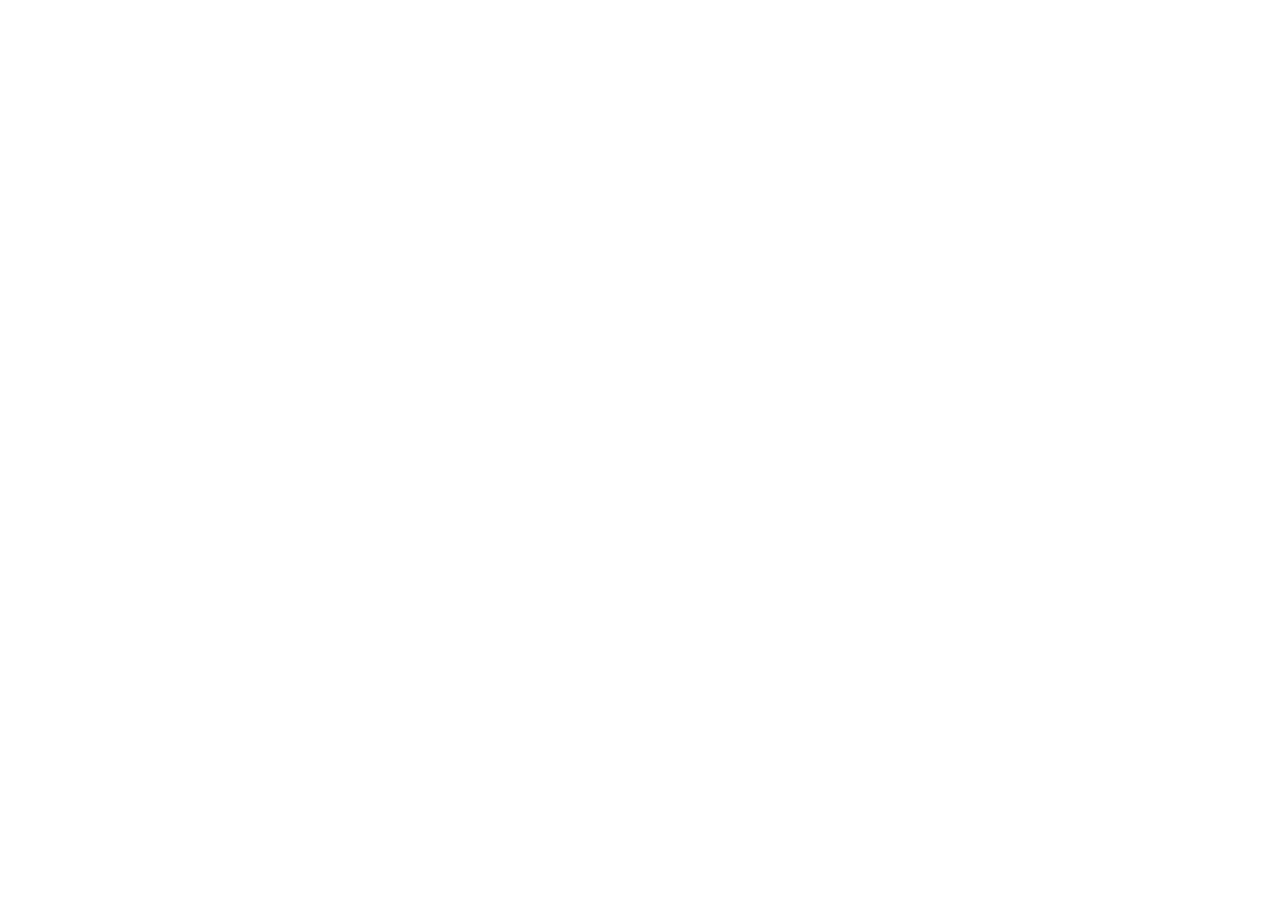
==== commit cba9a176: "Feat: 'Portfolio 수정' - app_wrapper, web_wrapper image src 수정" ====
--- a/index.html
+++ b/index.html
@@ -1 +1,20 @@
-<!doctype html><html lang="en"><head><meta charset="utf-8"/><link rel="icon" href="/favicon.ico"/><meta name="viewport" content="width=device-width,initial-scale=1"/><meta name="theme-color" content="#000000"/><meta name="author" content="John Doe"><link rel="preconnect" href="https://fonts.gstatic.com"><link href="https://fonts.googleapis.com/css2?family=Poppins:wght@400&display=swap" rel="stylesheet"><script defer="defer" src="/static/js/main.8fda4892.js"></script><link href="/static/css/main.5bd05054.css" rel="stylesheet"></head><body><noscript>You need to enable JavaScript to run this app.</noscript><div id="root"></div></body></html>+<!DOCTYPE html>
+<html lang="en">
+
+<head>
+    <meta charset="utf-8" />
+    <link rel="icon" href="%PUBLIC_URL%/favicon.ico" />
+    <meta name="viewport" content="width=device-width, initial-scale=1" />
+    <meta name="theme-color" content="#000000" />
+    <meta name="author" content="John Doe">
+    <link rel="preconnect" href="https://fonts.gstatic.com">
+    <link href="https://fonts.googleapis.com/css2?family=Poppins:wght@400&display=swap" rel="stylesheet">
+
+</head>
+
+<body>
+    <noscript>You need to enable JavaScript to run this app.</noscript>
+    <div id="root"></div>
+</body>
+
+</html>
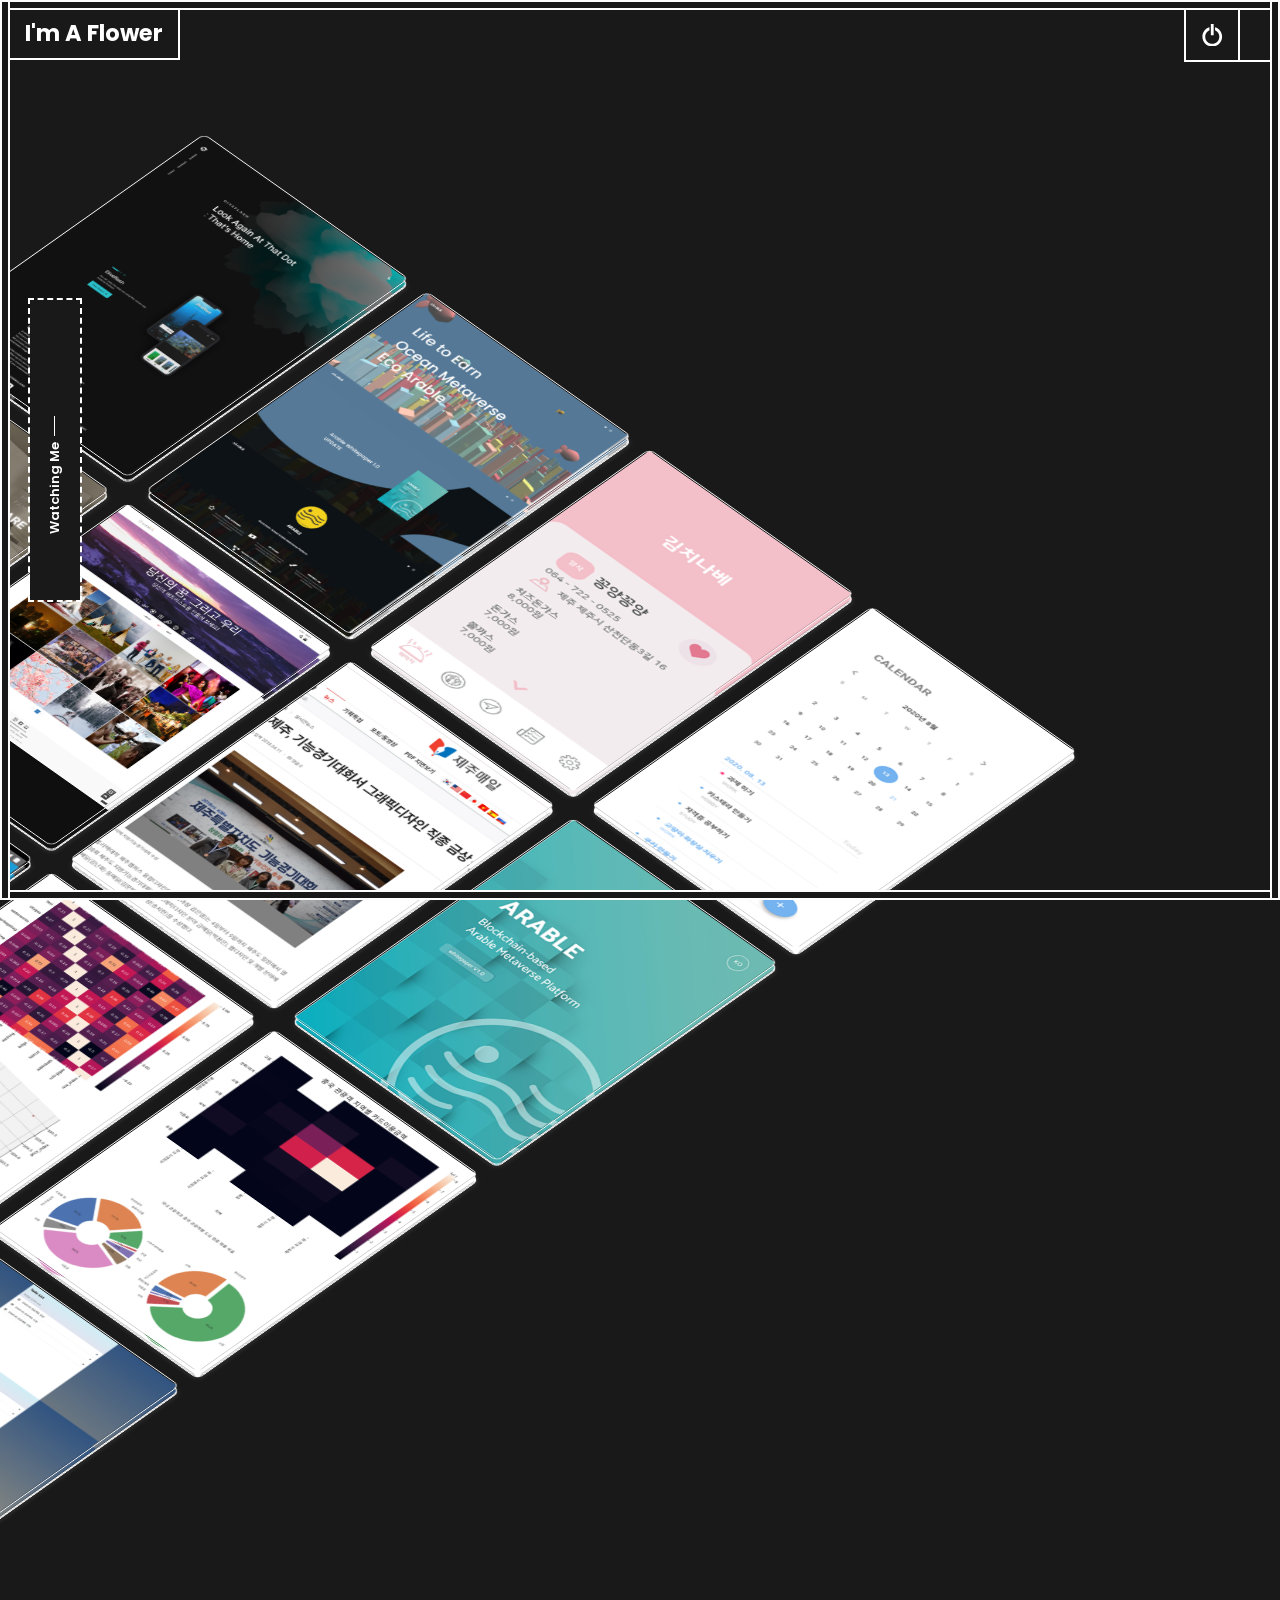
==== commit fe9a0560: "Feat: 'Portfolio 수정' - app_wrapper, web_wrapper image src 수정" ====
--- a/index.html
+++ b/index.html
@@ -1,20 +1 @@
-<!DOCTYPE html>
-<html lang="en">
-
-<head>
-    <meta charset="utf-8" />
-    <link rel="icon" href="%PUBLIC_URL%/favicon.ico" />
-    <meta name="viewport" content="width=device-width, initial-scale=1" />
-    <meta name="theme-color" content="#000000" />
-    <meta name="author" content="John Doe">
-    <link rel="preconnect" href="https://fonts.gstatic.com">
-    <link href="https://fonts.googleapis.com/css2?family=Poppins:wght@400&display=swap" rel="stylesheet">
-
-</head>
-
-<body>
-    <noscript>You need to enable JavaScript to run this app.</noscript>
-    <div id="root"></div>
-</body>
-
-</html>+<!doctype html><html lang="en"><head><meta charset="utf-8"/><link rel="icon" href="/favicon.ico"/><meta name="viewport" content="width=device-width,initial-scale=1"/><meta name="theme-color" content="#000000"/><meta name="author" content="John Doe"><link rel="preconnect" href="https://fonts.gstatic.com"><link href="https://fonts.googleapis.com/css2?family=Poppins:wght@400&display=swap" rel="stylesheet"><script defer="defer" src="/static/js/main.cb953855.js"></script><link href="/static/css/main.5bd05054.css" rel="stylesheet"></head><body><noscript>You need to enable JavaScript to run this app.</noscript><div id="root"></div></body></html>
--- a/static/css/main.5bd05054.css
+++ b/static/css/main.5bd05054.css
@@ -0,0 +1,10 @@
+@charset "UTF-8";/*!
+ * Bootstrap  v5.2.3 (https://getbootstrap.com/)
+ * Copyright 2011-2022 The Bootstrap Authors
+ * Copyright 2011-2022 Twitter, Inc.
+ * Licensed under MIT (https://github.com/twbs/bootstrap/blob/main/LICENSE)
+ */:root{--bs-blue:#0d6efd;--bs-indigo:#6610f2;--bs-purple:#6f42c1;--bs-pink:#d63384;--bs-red:#dc3545;--bs-orange:#fd7e14;--bs-yellow:#ffc107;--bs-green:#198754;--bs-teal:#20c997;--bs-cyan:#0dcaf0;--bs-black:#000;--bs-white:#fff;--bs-gray:#6c757d;--bs-gray-dark:#343a40;--bs-gray-100:#f8f9fa;--bs-gray-200:#e9ecef;--bs-gray-300:#dee2e6;--bs-gray-400:#ced4da;--bs-gray-500:#adb5bd;--bs-gray-600:#6c757d;--bs-gray-700:#495057;--bs-gray-800:#343a40;--bs-gray-900:#212529;--bs-primary:#0d6efd;--bs-secondary:#6c757d;--bs-success:#198754;--bs-info:#0dcaf0;--bs-warning:#ffc107;--bs-danger:#dc3545;--bs-light:#f8f9fa;--bs-dark:#212529;--bs-primary-rgb:13,110,253;--bs-secondary-rgb:108,117,125;--bs-success-rgb:25,135,84;--bs-info-rgb:13,202,240;--bs-warning-rgb:255,193,7;--bs-danger-rgb:220,53,69;--bs-light-rgb:248,249,250;--bs-dark-rgb:33,37,41;--bs-white-rgb:255,255,255;--bs-black-rgb:0,0,0;--bs-body-color-rgb:33,37,41;--bs-body-bg-rgb:255,255,255;--bs-font-sans-serif:system-ui,-apple-system,"Segoe UI",Roboto,"Helvetica Neue","Noto Sans","Liberation Sans",Arial,sans-serif,"Apple Color Emoji","Segoe UI Emoji","Segoe UI Symbol","Noto Color Emoji";--bs-font-monospace:SFMono-Regular,Menlo,Monaco,Consolas,"Liberation Mono","Courier New",monospace;--bs-gradient:linear-gradient(180deg,hsla(0,0%,100%,.15),hsla(0,0%,100%,0));--bs-body-font-family:var(--bs-font-sans-serif);--bs-body-font-size:1rem;--bs-body-font-weight:400;--bs-body-line-height:1.5;--bs-body-color:#212529;--bs-body-bg:#fff;--bs-border-width:1px;--bs-border-style:solid;--bs-border-color:#dee2e6;--bs-border-color-translucent:rgba(0,0,0,.175);--bs-border-radius:0.375rem;--bs-border-radius-sm:0.25rem;--bs-border-radius-lg:0.5rem;--bs-border-radius-xl:1rem;--bs-border-radius-2xl:2rem;--bs-border-radius-pill:50rem;--bs-link-color:#0d6efd;--bs-link-hover-color:#0a58ca;--bs-code-color:#d63384;--bs-highlight-bg:#fff3cd}@media (prefers-reduced-motion:no-preference){:root{scroll-behavior:smooth}}body{-webkit-text-size-adjust:100%;-webkit-tap-highlight-color:transparent;background-color:#fff;background-color:var(--bs-body-bg);color:#212529;color:var(--bs-body-color);font-family:system-ui,-apple-system,Segoe UI,Roboto,Helvetica Neue,Noto Sans,Liberation Sans,Arial,sans-serif,Apple Color Emoji,Segoe UI Emoji,Segoe UI Symbol,Noto Color Emoji;font-family:var(--bs-body-font-family);font-size:1rem;font-size:var(--bs-body-font-size);font-weight:400;font-weight:var(--bs-body-font-weight);line-height:1.5;line-height:var(--bs-body-line-height);text-align:var(--bs-body-text-align)}hr{border:0;border-top:1px solid;color:inherit;margin:1rem 0;opacity:.25}.h1,.h2,.h3,.h4,.h5,.h6,h1,h2,h3,h4,h5,h6{font-weight:500;line-height:1.2;margin-bottom:.5rem;margin-top:0}.h1,h1{font-size:calc(1.375rem + 1.5vw)}@media (min-width:1200px){.h1,h1{font-size:2.5rem}}.h2,h2{font-size:calc(1.325rem + .9vw)}@media (min-width:1200px){.h2,h2{font-size:2rem}}.h3,h3{font-size:calc(1.3rem + .6vw)}@media (min-width:1200px){.h3,h3{font-size:1.75rem}}.h4,h4{font-size:calc(1.275rem + .3vw)}@media (min-width:1200px){.h4,h4{font-size:1.5rem}}.h5,h5{font-size:1.25rem}.h6,h6{font-size:1rem}p{margin-bottom:1rem;margin-top:0}abbr[title]{cursor:help;-webkit-text-decoration:underline dotted;text-decoration:underline dotted;-webkit-text-decoration-skip-ink:none;text-decoration-skip-ink:none}address{font-style:normal;line-height:inherit;margin-bottom:1rem}ol,ul{padding-left:2rem}dl,ol,ul{margin-bottom:1rem;margin-top:0}ol ol,ol ul,ul ol,ul ul{margin-bottom:0}dt{font-weight:700}dd{margin-bottom:.5rem;margin-left:0}blockquote{margin:0 0 1rem}b,strong{font-weight:bolder}.small,small{font-size:.875em}.mark,mark{background-color:#fff3cd;background-color:var(--bs-highlight-bg);padding:.1875em}sub,sup{font-size:.75em;line-height:0;position:relative;vertical-align:initial}sub{bottom:-.25em}sup{top:-.5em}a{color:#0d6efd;color:var(--bs-link-color);text-decoration:underline}a:hover{color:#0a58ca;color:var(--bs-link-hover-color)}a:not([href]):not([class]),a:not([href]):not([class]):hover{color:inherit;text-decoration:none}code,kbd,pre,samp{font-family:SFMono-Regular,Menlo,Monaco,Consolas,Liberation Mono,Courier New,monospace;font-family:var(--bs-font-monospace);font-size:1em}pre{display:block;font-size:.875em;margin-bottom:1rem;margin-top:0;overflow:auto}pre code{color:inherit;font-size:inherit;word-break:normal}code{word-wrap:break-word;color:#d63384;color:var(--bs-code-color);font-size:.875em}a>code{color:inherit}kbd{background-color:#212529;background-color:var(--bs-body-color);border-radius:.25rem;color:#fff;color:var(--bs-body-bg);font-size:.875em;padding:.1875rem .375rem}kbd kbd{font-size:1em;padding:0}figure{margin:0 0 1rem}img,svg{vertical-align:middle}table{border-collapse:collapse;caption-side:bottom}caption{color:#6c757d;padding-bottom:.5rem;padding-top:.5rem;text-align:left}th{text-align:inherit;text-align:-webkit-match-parent}tbody,td,tfoot,th,thead,tr{border:0 solid;border-color:inherit}label{display:inline-block}button{border-radius:0}button:focus:not(:focus-visible){outline:0}button,input,optgroup,select,textarea{font-family:inherit;font-size:inherit;line-height:inherit;margin:0}button,select{text-transform:none}[role=button]{cursor:pointer}select{word-wrap:normal}select:disabled{opacity:1}[list]:not([type=date]):not([type=datetime-local]):not([type=month]):not([type=week]):not([type=time])::-webkit-calendar-picker-indicator{display:none!important}[type=button],[type=reset],[type=submit],button{-webkit-appearance:button}[type=button]:not(:disabled),[type=reset]:not(:disabled),[type=submit]:not(:disabled),button:not(:disabled){cursor:pointer}::-moz-focus-inner{border-style:none;padding:0}textarea{resize:vertical}fieldset{border:0;margin:0;min-width:0;padding:0}legend{float:left;font-size:calc(1.275rem + .3vw);line-height:inherit;margin-bottom:.5rem;padding:0;width:100%}@media (min-width:1200px){legend{font-size:1.5rem}}legend+*{clear:left}::-webkit-datetime-edit-day-field,::-webkit-datetime-edit-fields-wrapper,::-webkit-datetime-edit-hour-field,::-webkit-datetime-edit-minute,::-webkit-datetime-edit-month-field,::-webkit-datetime-edit-text,::-webkit-datetime-edit-year-field{padding:0}::-webkit-inner-spin-button{height:auto}[type=search]{-webkit-appearance:textfield;outline-offset:-2px}::-webkit-search-decoration{-webkit-appearance:none}::-webkit-color-swatch-wrapper{padding:0}::-webkit-file-upload-button{-webkit-appearance:button;font:inherit}::file-selector-button{-webkit-appearance:button;font:inherit}output{display:inline-block}iframe{border:0}summary{cursor:pointer;display:list-item}progress{vertical-align:initial}[hidden]{display:none!important}.lead{font-size:1.25rem;font-weight:300}.display-1{font-size:calc(1.625rem + 4.5vw);font-weight:300;line-height:1.2}@media (min-width:1200px){.display-1{font-size:5rem}}.display-2{font-size:calc(1.575rem + 3.9vw);font-weight:300;line-height:1.2}@media (min-width:1200px){.display-2{font-size:4.5rem}}.display-3{font-size:calc(1.525rem + 3.3vw);font-weight:300;line-height:1.2}@media (min-width:1200px){.display-3{font-size:4rem}}.display-4{font-size:calc(1.475rem + 2.7vw);font-weight:300;line-height:1.2}@media (min-width:1200px){.display-4{font-size:3.5rem}}.display-5{font-size:calc(1.425rem + 2.1vw);font-weight:300;line-height:1.2}@media (min-width:1200px){.display-5{font-size:3rem}}.display-6{font-size:calc(1.375rem + 1.5vw);font-weight:300;line-height:1.2}@media (min-width:1200px){.display-6{font-size:2.5rem}}.list-inline,.list-unstyled{list-style:none;padding-left:0}.list-inline-item{display:inline-block}.list-inline-item:not(:last-child){margin-right:.5rem}.initialism{font-size:.875em;text-transform:uppercase}.blockquote{font-size:1.25rem;margin-bottom:1rem}.blockquote>:last-child{margin-bottom:0}.blockquote-footer{color:#6c757d;font-size:.875em;margin-bottom:1rem;margin-top:-1rem}.blockquote-footer:before{content:"— "}.img-fluid,.img-thumbnail{height:auto;max-width:100%}.img-thumbnail{background-color:#fff;border:1px solid #dee2e6;border:1px solid var(--bs-border-color);border-radius:.375rem;padding:.25rem}.figure{display:inline-block}.figure-img{line-height:1;margin-bottom:.5rem}.figure-caption{color:#6c757d;font-size:.875em}.container,.container-fluid,.container-lg,.container-md,.container-sm,.container-xl,.container-xxl{--bs-gutter-x:1.5rem;--bs-gutter-y:0;margin-left:auto;margin-right:auto;padding-left:calc(var(--bs-gutter-x)*.5);padding-right:calc(var(--bs-gutter-x)*.5);width:100%}@media (min-width:576px){.container,.container-sm{max-width:540px}}@media (min-width:768px){.container,.container-md,.container-sm{max-width:720px}}@media (min-width:992px){.container,.container-lg,.container-md,.container-sm{max-width:960px}}@media (min-width:1200px){.container,.container-lg,.container-md,.container-sm,.container-xl{max-width:1140px}}@media (min-width:1400px){.container,.container-lg,.container-md,.container-sm,.container-xl,.container-xxl{max-width:1320px}}.row{--bs-gutter-x:1.5rem;--bs-gutter-y:0;display:flex;flex-wrap:wrap;margin-left:calc(var(--bs-gutter-x)*-.5);margin-right:calc(var(--bs-gutter-x)*-.5);margin-top:calc(var(--bs-gutter-y)*-1)}.row>*{flex-shrink:0;margin-top:var(--bs-gutter-y);max-width:100%;padding-left:calc(var(--bs-gutter-x)*.5);padding-right:calc(var(--bs-gutter-x)*.5);width:100%}.col{flex:1 0}.row-cols-auto>*{flex:0 0 auto;width:auto}.row-cols-1>*{flex:0 0 auto;width:100%}.row-cols-2>*{flex:0 0 auto;width:50%}.row-cols-3>*{flex:0 0 auto;width:33.3333333333%}.row-cols-4>*{flex:0 0 auto;width:25%}.row-cols-5>*{flex:0 0 auto;width:20%}.row-cols-6>*{flex:0 0 auto;width:16.6666666667%}.col-auto{flex:0 0 auto;width:auto}.col-1{flex:0 0 auto;width:8.33333333%}.col-2{flex:0 0 auto;width:16.66666667%}.col-3{flex:0 0 auto;width:25%}.col-4{flex:0 0 auto;width:33.33333333%}.col-5{flex:0 0 auto;width:41.66666667%}.col-6{flex:0 0 auto;width:50%}.col-7{flex:0 0 auto;width:58.33333333%}.col-8{flex:0 0 auto;width:66.66666667%}.col-9{flex:0 0 auto;width:75%}.col-10{flex:0 0 auto;width:83.33333333%}.col-11{flex:0 0 auto;width:91.66666667%}.col-12{flex:0 0 auto;width:100%}.offset-1{margin-left:8.33333333%}.offset-2{margin-left:16.66666667%}.offset-3{margin-left:25%}.offset-4{margin-left:33.33333333%}.offset-5{margin-left:41.66666667%}.offset-6{margin-left:50%}.offset-7{margin-left:58.33333333%}.offset-8{margin-left:66.66666667%}.offset-9{margin-left:75%}.offset-10{margin-left:83.33333333%}.offset-11{margin-left:91.66666667%}.g-0,.gx-0{--bs-gutter-x:0}.g-0,.gy-0{--bs-gutter-y:0}.g-1,.gx-1{--bs-gutter-x:0.25rem}.g-1,.gy-1{--bs-gutter-y:0.25rem}.g-2,.gx-2{--bs-gutter-x:0.5rem}.g-2,.gy-2{--bs-gutter-y:0.5rem}.g-3,.gx-3{--bs-gutter-x:1rem}.g-3,.gy-3{--bs-gutter-y:1rem}.g-4,.gx-4{--bs-gutter-x:1.5rem}.g-4,.gy-4{--bs-gutter-y:1.5rem}.g-5,.gx-5{--bs-gutter-x:3rem}.g-5,.gy-5{--bs-gutter-y:3rem}@media (min-width:576px){.col-sm{flex:1 0}.row-cols-sm-auto>*{flex:0 0 auto;width:auto}.row-cols-sm-1>*{flex:0 0 auto;width:100%}.row-cols-sm-2>*{flex:0 0 auto;width:50%}.row-cols-sm-3>*{flex:0 0 auto;width:33.3333333333%}.row-cols-sm-4>*{flex:0 0 auto;width:25%}.row-cols-sm-5>*{flex:0 0 auto;width:20%}.row-cols-sm-6>*{flex:0 0 auto;width:16.6666666667%}.col-sm-auto{flex:0 0 auto;width:auto}.col-sm-1{flex:0 0 auto;width:8.33333333%}.col-sm-2{flex:0 0 auto;width:16.66666667%}.col-sm-3{flex:0 0 auto;width:25%}.col-sm-4{flex:0 0 auto;width:33.33333333%}.col-sm-5{flex:0 0 auto;width:41.66666667%}.col-sm-6{flex:0 0 auto;width:50%}.col-sm-7{flex:0 0 auto;width:58.33333333%}.col-sm-8{flex:0 0 auto;width:66.66666667%}.col-sm-9{flex:0 0 auto;width:75%}.col-sm-10{flex:0 0 auto;width:83.33333333%}.col-sm-11{flex:0 0 auto;width:91.66666667%}.col-sm-12{flex:0 0 auto;width:100%}.offset-sm-0{margin-left:0}.offset-sm-1{margin-left:8.33333333%}.offset-sm-2{margin-left:16.66666667%}.offset-sm-3{margin-left:25%}.offset-sm-4{margin-left:33.33333333%}.offset-sm-5{margin-left:41.66666667%}.offset-sm-6{margin-left:50%}.offset-sm-7{margin-left:58.33333333%}.offset-sm-8{margin-left:66.66666667%}.offset-sm-9{margin-left:75%}.offset-sm-10{margin-left:83.33333333%}.offset-sm-11{margin-left:91.66666667%}.g-sm-0,.gx-sm-0{--bs-gutter-x:0}.g-sm-0,.gy-sm-0{--bs-gutter-y:0}.g-sm-1,.gx-sm-1{--bs-gutter-x:0.25rem}.g-sm-1,.gy-sm-1{--bs-gutter-y:0.25rem}.g-sm-2,.gx-sm-2{--bs-gutter-x:0.5rem}.g-sm-2,.gy-sm-2{--bs-gutter-y:0.5rem}.g-sm-3,.gx-sm-3{--bs-gutter-x:1rem}.g-sm-3,.gy-sm-3{--bs-gutter-y:1rem}.g-sm-4,.gx-sm-4{--bs-gutter-x:1.5rem}.g-sm-4,.gy-sm-4{--bs-gutter-y:1.5rem}.g-sm-5,.gx-sm-5{--bs-gutter-x:3rem}.g-sm-5,.gy-sm-5{--bs-gutter-y:3rem}}@media (min-width:768px){.col-md{flex:1 0}.row-cols-md-auto>*{flex:0 0 auto;width:auto}.row-cols-md-1>*{flex:0 0 auto;width:100%}.row-cols-md-2>*{flex:0 0 auto;width:50%}.row-cols-md-3>*{flex:0 0 auto;width:33.3333333333%}.row-cols-md-4>*{flex:0 0 auto;width:25%}.row-cols-md-5>*{flex:0 0 auto;width:20%}.row-cols-md-6>*{flex:0 0 auto;width:16.6666666667%}.col-md-auto{flex:0 0 auto;width:auto}.col-md-1{flex:0 0 auto;width:8.33333333%}.col-md-2{flex:0 0 auto;width:16.66666667%}.col-md-3{flex:0 0 auto;width:25%}.col-md-4{flex:0 0 auto;width:33.33333333%}.col-md-5{flex:0 0 auto;width:41.66666667%}.col-md-6{flex:0 0 auto;width:50%}.col-md-7{flex:0 0 auto;width:58.33333333%}.col-md-8{flex:0 0 auto;width:66.66666667%}.col-md-9{flex:0 0 auto;width:75%}.col-md-10{flex:0 0 auto;width:83.33333333%}.col-md-11{flex:0 0 auto;width:91.66666667%}.col-md-12{flex:0 0 auto;width:100%}.offset-md-0{margin-left:0}.offset-md-1{margin-left:8.33333333%}.offset-md-2{margin-left:16.66666667%}.offset-md-3{margin-left:25%}.offset-md-4{margin-left:33.33333333%}.offset-md-5{margin-left:41.66666667%}.offset-md-6{margin-left:50%}.offset-md-7{margin-left:58.33333333%}.offset-md-8{margin-left:66.66666667%}.offset-md-9{margin-left:75%}.offset-md-10{margin-left:83.33333333%}.offset-md-11{margin-left:91.66666667%}.g-md-0,.gx-md-0{--bs-gutter-x:0}.g-md-0,.gy-md-0{--bs-gutter-y:0}.g-md-1,.gx-md-1{--bs-gutter-x:0.25rem}.g-md-1,.gy-md-1{--bs-gutter-y:0.25rem}.g-md-2,.gx-md-2{--bs-gutter-x:0.5rem}.g-md-2,.gy-md-2{--bs-gutter-y:0.5rem}.g-md-3,.gx-md-3{--bs-gutter-x:1rem}.g-md-3,.gy-md-3{--bs-gutter-y:1rem}.g-md-4,.gx-md-4{--bs-gutter-x:1.5rem}.g-md-4,.gy-md-4{--bs-gutter-y:1.5rem}.g-md-5,.gx-md-5{--bs-gutter-x:3rem}.g-md-5,.gy-md-5{--bs-gutter-y:3rem}}@media (min-width:992px){.col-lg{flex:1 0}.row-cols-lg-auto>*{flex:0 0 auto;width:auto}.row-cols-lg-1>*{flex:0 0 auto;width:100%}.row-cols-lg-2>*{flex:0 0 auto;width:50%}.row-cols-lg-3>*{flex:0 0 auto;width:33.3333333333%}.row-cols-lg-4>*{flex:0 0 auto;width:25%}.row-cols-lg-5>*{flex:0 0 auto;width:20%}.row-cols-lg-6>*{flex:0 0 auto;width:16.6666666667%}.col-lg-auto{flex:0 0 auto;width:auto}.col-lg-1{flex:0 0 auto;width:8.33333333%}.col-lg-2{flex:0 0 auto;width:16.66666667%}.col-lg-3{flex:0 0 auto;width:25%}.col-lg-4{flex:0 0 auto;width:33.33333333%}.col-lg-5{flex:0 0 auto;width:41.66666667%}.col-lg-6{flex:0 0 auto;width:50%}.col-lg-7{flex:0 0 auto;width:58.33333333%}.col-lg-8{flex:0 0 auto;width:66.66666667%}.col-lg-9{flex:0 0 auto;width:75%}.col-lg-10{flex:0 0 auto;width:83.33333333%}.col-lg-11{flex:0 0 auto;width:91.66666667%}.col-lg-12{flex:0 0 auto;width:100%}.offset-lg-0{margin-left:0}.offset-lg-1{margin-left:8.33333333%}.offset-lg-2{margin-left:16.66666667%}.offset-lg-3{margin-left:25%}.offset-lg-4{margin-left:33.33333333%}.offset-lg-5{margin-left:41.66666667%}.offset-lg-6{margin-left:50%}.offset-lg-7{margin-left:58.33333333%}.offset-lg-8{margin-left:66.66666667%}.offset-lg-9{margin-left:75%}.offset-lg-10{margin-left:83.33333333%}.offset-lg-11{margin-left:91.66666667%}.g-lg-0,.gx-lg-0{--bs-gutter-x:0}.g-lg-0,.gy-lg-0{--bs-gutter-y:0}.g-lg-1,.gx-lg-1{--bs-gutter-x:0.25rem}.g-lg-1,.gy-lg-1{--bs-gutter-y:0.25rem}.g-lg-2,.gx-lg-2{--bs-gutter-x:0.5rem}.g-lg-2,.gy-lg-2{--bs-gutter-y:0.5rem}.g-lg-3,.gx-lg-3{--bs-gutter-x:1rem}.g-lg-3,.gy-lg-3{--bs-gutter-y:1rem}.g-lg-4,.gx-lg-4{--bs-gutter-x:1.5rem}.g-lg-4,.gy-lg-4{--bs-gutter-y:1.5rem}.g-lg-5,.gx-lg-5{--bs-gutter-x:3rem}.g-lg-5,.gy-lg-5{--bs-gutter-y:3rem}}@media (min-width:1200px){.col-xl{flex:1 0}.row-cols-xl-auto>*{flex:0 0 auto;width:auto}.row-cols-xl-1>*{flex:0 0 auto;width:100%}.row-cols-xl-2>*{flex:0 0 auto;width:50%}.row-cols-xl-3>*{flex:0 0 auto;width:33.3333333333%}.row-cols-xl-4>*{flex:0 0 auto;width:25%}.row-cols-xl-5>*{flex:0 0 auto;width:20%}.row-cols-xl-6>*{flex:0 0 auto;width:16.6666666667%}.col-xl-auto{flex:0 0 auto;width:auto}.col-xl-1{flex:0 0 auto;width:8.33333333%}.col-xl-2{flex:0 0 auto;width:16.66666667%}.col-xl-3{flex:0 0 auto;width:25%}.col-xl-4{flex:0 0 auto;width:33.33333333%}.col-xl-5{flex:0 0 auto;width:41.66666667%}.col-xl-6{flex:0 0 auto;width:50%}.col-xl-7{flex:0 0 auto;width:58.33333333%}.col-xl-8{flex:0 0 auto;width:66.66666667%}.col-xl-9{flex:0 0 auto;width:75%}.col-xl-10{flex:0 0 auto;width:83.33333333%}.col-xl-11{flex:0 0 auto;width:91.66666667%}.col-xl-12{flex:0 0 auto;width:100%}.offset-xl-0{margin-left:0}.offset-xl-1{margin-left:8.33333333%}.offset-xl-2{margin-left:16.66666667%}.offset-xl-3{margin-left:25%}.offset-xl-4{margin-left:33.33333333%}.offset-xl-5{margin-left:41.66666667%}.offset-xl-6{margin-left:50%}.offset-xl-7{margin-left:58.33333333%}.offset-xl-8{margin-left:66.66666667%}.offset-xl-9{margin-left:75%}.offset-xl-10{margin-left:83.33333333%}.offset-xl-11{margin-left:91.66666667%}.g-xl-0,.gx-xl-0{--bs-gutter-x:0}.g-xl-0,.gy-xl-0{--bs-gutter-y:0}.g-xl-1,.gx-xl-1{--bs-gutter-x:0.25rem}.g-xl-1,.gy-xl-1{--bs-gutter-y:0.25rem}.g-xl-2,.gx-xl-2{--bs-gutter-x:0.5rem}.g-xl-2,.gy-xl-2{--bs-gutter-y:0.5rem}.g-xl-3,.gx-xl-3{--bs-gutter-x:1rem}.g-xl-3,.gy-xl-3{--bs-gutter-y:1rem}.g-xl-4,.gx-xl-4{--bs-gutter-x:1.5rem}.g-xl-4,.gy-xl-4{--bs-gutter-y:1.5rem}.g-xl-5,.gx-xl-5{--bs-gutter-x:3rem}.g-xl-5,.gy-xl-5{--bs-gutter-y:3rem}}@media (min-width:1400px){.col-xxl{flex:1 0}.row-cols-xxl-auto>*{flex:0 0 auto;width:auto}.row-cols-xxl-1>*{flex:0 0 auto;width:100%}.row-cols-xxl-2>*{flex:0 0 auto;width:50%}.row-cols-xxl-3>*{flex:0 0 auto;width:33.3333333333%}.row-cols-xxl-4>*{flex:0 0 auto;width:25%}.row-cols-xxl-5>*{flex:0 0 auto;width:20%}.row-cols-xxl-6>*{flex:0 0 auto;width:16.6666666667%}.col-xxl-auto{flex:0 0 auto;width:auto}.col-xxl-1{flex:0 0 auto;width:8.33333333%}.col-xxl-2{flex:0 0 auto;width:16.66666667%}.col-xxl-3{flex:0 0 auto;width:25%}.col-xxl-4{flex:0 0 auto;width:33.33333333%}.col-xxl-5{flex:0 0 auto;width:41.66666667%}.col-xxl-6{flex:0 0 auto;width:50%}.col-xxl-7{flex:0 0 auto;width:58.33333333%}.col-xxl-8{flex:0 0 auto;width:66.66666667%}.col-xxl-9{flex:0 0 auto;width:75%}.col-xxl-10{flex:0 0 auto;width:83.33333333%}.col-xxl-11{flex:0 0 auto;width:91.66666667%}.col-xxl-12{flex:0 0 auto;width:100%}.offset-xxl-0{margin-left:0}.offset-xxl-1{margin-left:8.33333333%}.offset-xxl-2{margin-left:16.66666667%}.offset-xxl-3{margin-left:25%}.offset-xxl-4{margin-left:33.33333333%}.offset-xxl-5{margin-left:41.66666667%}.offset-xxl-6{margin-left:50%}.offset-xxl-7{margin-left:58.33333333%}.offset-xxl-8{margin-left:66.66666667%}.offset-xxl-9{margin-left:75%}.offset-xxl-10{margin-left:83.33333333%}.offset-xxl-11{margin-left:91.66666667%}.g-xxl-0,.gx-xxl-0{--bs-gutter-x:0}.g-xxl-0,.gy-xxl-0{--bs-gutter-y:0}.g-xxl-1,.gx-xxl-1{--bs-gutter-x:0.25rem}.g-xxl-1,.gy-xxl-1{--bs-gutter-y:0.25rem}.g-xxl-2,.gx-xxl-2{--bs-gutter-x:0.5rem}.g-xxl-2,.gy-xxl-2{--bs-gutter-y:0.5rem}.g-xxl-3,.gx-xxl-3{--bs-gutter-x:1rem}.g-xxl-3,.gy-xxl-3{--bs-gutter-y:1rem}.g-xxl-4,.gx-xxl-4{--bs-gutter-x:1.5rem}.g-xxl-4,.gy-xxl-4{--bs-gutter-y:1.5rem}.g-xxl-5,.gx-xxl-5{--bs-gutter-x:3rem}.g-xxl-5,.gy-xxl-5{--bs-gutter-y:3rem}}.table{--bs-table-color:var(--bs-body-color);--bs-table-bg:transparent;--bs-table-border-color:var(--bs-border-color);--bs-table-accent-bg:transparent;--bs-table-striped-color:var(--bs-body-color);--bs-table-striped-bg:rgba(0,0,0,.05);--bs-table-active-color:var(--bs-body-color);--bs-table-active-bg:rgba(0,0,0,.1);--bs-table-hover-color:var(--bs-body-color);--bs-table-hover-bg:rgba(0,0,0,.075);border-color:var(--bs-table-border-color);color:var(--bs-table-color);margin-bottom:1rem;vertical-align:top;width:100%}.table>:not(caption)>*>*{background-color:var(--bs-table-bg);border-bottom-width:1px;box-shadow:inset 0 0 0 9999px var(--bs-table-accent-bg);padding:.5rem}.table>tbody{vertical-align:inherit}.table>thead{vertical-align:bottom}.table-group-divider{border-top:2px solid}.caption-top{caption-side:top}.table-sm>:not(caption)>*>*{padding:.25rem}.table-bordered>:not(caption)>*{border-width:1px 0}.table-bordered>:not(caption)>*>*{border-width:0 1px}.table-borderless>:not(caption)>*>*{border-bottom-width:0}.table-borderless>:not(:first-child){border-top-width:0}.table-striped-columns>:not(caption)>tr>:nth-child(2n),.table-striped>tbody>tr:nth-of-type(odd)>*{--bs-table-accent-bg:var(--bs-table-striped-bg);color:var(--bs-table-striped-color)}.table-active{--bs-table-accent-bg:var(--bs-table-active-bg);color:var(--bs-table-active-color)}.table-hover>tbody>tr:hover>*{--bs-table-accent-bg:var(--bs-table-hover-bg);color:var(--bs-table-hover-color)}.table-primary{--bs-table-color:#000;--bs-table-bg:#cfe2ff;--bs-table-border-color:#bacbe6;--bs-table-striped-bg:#c5d7f2;--bs-table-striped-color:#000;--bs-table-active-bg:#bacbe6;--bs-table-active-color:#000;--bs-table-hover-bg:#bfd1ec;--bs-table-hover-color:#000}.table-primary,.table-secondary{border-color:var(--bs-table-border-color);color:var(--bs-table-color)}.table-secondary{--bs-table-color:#000;--bs-table-bg:#e2e3e5;--bs-table-border-color:#cbccce;--bs-table-striped-bg:#d7d8da;--bs-table-striped-color:#000;--bs-table-active-bg:#cbccce;--bs-table-active-color:#000;--bs-table-hover-bg:#d1d2d4;--bs-table-hover-color:#000}.table-success{--bs-table-color:#000;--bs-table-bg:#d1e7dd;--bs-table-border-color:#bcd0c7;--bs-table-striped-bg:#c7dbd2;--bs-table-striped-color:#000;--bs-table-active-bg:#bcd0c7;--bs-table-active-color:#000;--bs-table-hover-bg:#c1d6cc;--bs-table-hover-color:#000}.table-info,.table-success{border-color:var(--bs-table-border-color);color:var(--bs-table-color)}.table-info{--bs-table-color:#000;--bs-table-bg:#cff4fc;--bs-table-border-color:#badce3;--bs-table-striped-bg:#c5e8ef;--bs-table-striped-color:#000;--bs-table-active-bg:#badce3;--bs-table-active-color:#000;--bs-table-hover-bg:#bfe2e9;--bs-table-hover-color:#000}.table-warning{--bs-table-color:#000;--bs-table-bg:#fff3cd;--bs-table-border-color:#e6dbb9;--bs-table-striped-bg:#f2e7c3;--bs-table-striped-color:#000;--bs-table-active-bg:#e6dbb9;--bs-table-active-color:#000;--bs-table-hover-bg:#ece1be;--bs-table-hover-color:#000}.table-danger,.table-warning{border-color:var(--bs-table-border-color);color:var(--bs-table-color)}.table-danger{--bs-table-color:#000;--bs-table-bg:#f8d7da;--bs-table-border-color:#dfc2c4;--bs-table-striped-bg:#eccccf;--bs-table-striped-color:#000;--bs-table-active-bg:#dfc2c4;--bs-table-active-color:#000;--bs-table-hover-bg:#e5c7ca;--bs-table-hover-color:#000}.table-light{--bs-table-color:#000;--bs-table-bg:#f8f9fa;--bs-table-border-color:#dfe0e1;--bs-table-striped-bg:#ecedee;--bs-table-striped-color:#000;--bs-table-active-bg:#dfe0e1;--bs-table-active-color:#000;--bs-table-hover-bg:#e5e6e7;--bs-table-hover-color:#000}.table-dark,.table-light{border-color:var(--bs-table-border-color);color:var(--bs-table-color)}.table-dark{--bs-table-color:#fff;--bs-table-bg:#212529;--bs-table-border-color:#373b3e;--bs-table-striped-bg:#2c3034;--bs-table-striped-color:#fff;--bs-table-active-bg:#373b3e;--bs-table-active-color:#fff;--bs-table-hover-bg:#323539;--bs-table-hover-color:#fff}.table-responsive{-webkit-overflow-scrolling:touch;overflow-x:auto}@media (max-width:575.98px){.table-responsive-sm{-webkit-overflow-scrolling:touch;overflow-x:auto}}@media (max-width:767.98px){.table-responsive-md{-webkit-overflow-scrolling:touch;overflow-x:auto}}@media (max-width:991.98px){.table-responsive-lg{-webkit-overflow-scrolling:touch;overflow-x:auto}}@media (max-width:1199.98px){.table-responsive-xl{-webkit-overflow-scrolling:touch;overflow-x:auto}}@media (max-width:1399.98px){.table-responsive-xxl{-webkit-overflow-scrolling:touch;overflow-x:auto}}.form-label{margin-bottom:.5rem}.col-form-label{font-size:inherit;line-height:1.5;margin-bottom:0;padding-bottom:calc(.375rem + 1px);padding-top:calc(.375rem + 1px)}.col-form-label-lg{font-size:1.25rem;padding-bottom:calc(.5rem + 1px);padding-top:calc(.5rem + 1px)}.col-form-label-sm{font-size:.875rem;padding-bottom:calc(.25rem + 1px);padding-top:calc(.25rem + 1px)}.form-text{color:#6c757d;font-size:.875em;margin-top:.25rem}.form-control{-webkit-appearance:none;appearance:none;background-clip:padding-box;background-color:#fff;border:1px solid #ced4da;border-radius:.375rem;color:#212529;display:block;font-size:1rem;font-weight:400;line-height:1.5;padding:.375rem .75rem;transition:border-color .15s ease-in-out,box-shadow .15s ease-in-out;width:100%}@media (prefers-reduced-motion:reduce){.form-control{transition:none}}.form-control[type=file]{overflow:hidden}.form-control[type=file]:not(:disabled):not([readonly]){cursor:pointer}.form-control:focus{background-color:#fff;border-color:#86b7fe;box-shadow:0 0 0 .25rem rgba(13,110,253,.25);color:#212529;outline:0}.form-control::-webkit-date-and-time-value{height:1.5em}.form-control::-webkit-input-placeholder{color:#6c757d;opacity:1}.form-control::placeholder{color:#6c757d;opacity:1}.form-control:disabled{background-color:#e9ecef;opacity:1}.form-control::-webkit-file-upload-button{-webkit-margin-end:.75rem;background-color:#e9ecef;border:0 solid;border-color:inherit;border-inline-end-width:1px;border-radius:0;color:#212529;margin:-.375rem -.75rem;margin-inline-end:.75rem;padding:.375rem .75rem;pointer-events:none;-webkit-transition:color .15s ease-in-out,background-color .15s ease-in-out,border-color .15s ease-in-out,box-shadow .15s ease-in-out;transition:color .15s ease-in-out,background-color .15s ease-in-out,border-color .15s ease-in-out,box-shadow .15s ease-in-out}.form-control::file-selector-button{-webkit-margin-end:.75rem;background-color:#e9ecef;border:0 solid;border-color:inherit;border-inline-end-width:1px;border-radius:0;color:#212529;margin:-.375rem -.75rem;margin-inline-end:.75rem;padding:.375rem .75rem;pointer-events:none;transition:color .15s ease-in-out,background-color .15s ease-in-out,border-color .15s ease-in-out,box-shadow .15s ease-in-out}@media (prefers-reduced-motion:reduce){.form-control::-webkit-file-upload-button{-webkit-transition:none;transition:none}.form-control::file-selector-button{transition:none}}.form-control:hover:not(:disabled):not([readonly])::-webkit-file-upload-button{background-color:#dde0e3}.form-control:hover:not(:disabled):not([readonly])::file-selector-button{background-color:#dde0e3}.form-control-plaintext{background-color:initial;border:solid transparent;border-width:1px 0;color:#212529;display:block;line-height:1.5;margin-bottom:0;padding:.375rem 0;width:100%}.form-control-plaintext:focus{outline:0}.form-control-plaintext.form-control-lg,.form-control-plaintext.form-control-sm{padding-left:0;padding-right:0}.form-control-sm{border-radius:.25rem;font-size:.875rem;min-height:calc(1.5em + .5rem + 2px);padding:.25rem .5rem}.form-control-sm::-webkit-file-upload-button{-webkit-margin-end:.5rem;margin:-.25rem -.5rem;margin-inline-end:.5rem;padding:.25rem .5rem}.form-control-sm::file-selector-button{-webkit-margin-end:.5rem;margin:-.25rem -.5rem;margin-inline-end:.5rem;padding:.25rem .5rem}.form-control-lg{border-radius:.5rem;font-size:1.25rem;min-height:calc(1.5em + 1rem + 2px);padding:.5rem 1rem}.form-control-lg::-webkit-file-upload-button{-webkit-margin-end:1rem;margin:-.5rem -1rem;margin-inline-end:1rem;padding:.5rem 1rem}.form-control-lg::file-selector-button{-webkit-margin-end:1rem;margin:-.5rem -1rem;margin-inline-end:1rem;padding:.5rem 1rem}textarea.form-control{min-height:calc(1.5em + .75rem + 2px)}textarea.form-control-sm{min-height:calc(1.5em + .5rem + 2px)}textarea.form-control-lg{min-height:calc(1.5em + 1rem + 2px)}.form-control-color{height:calc(1.5em + .75rem + 2px);padding:.375rem;width:3rem}.form-control-color:not(:disabled):not([readonly]){cursor:pointer}.form-control-color::-moz-color-swatch{border:0!important;border-radius:.375rem}.form-control-color::-webkit-color-swatch{border-radius:.375rem}.form-control-color.form-control-sm{height:calc(1.5em + .5rem + 2px)}.form-control-color.form-control-lg{height:calc(1.5em + 1rem + 2px)}.form-select{-moz-padding-start:calc(.75rem - 3px);-webkit-appearance:none;appearance:none;background-color:#fff;background-image:url("data:image/svg+xml;charset=utf-8,%3Csvg xmlns='http://www.w3.org/2000/svg' viewBox='0 0 16 16'%3E%3Cpath fill='none' stroke='%23343a40' stroke-linecap='round' stroke-linejoin='round' stroke-width='2' d='m2 5 6 6 6-6'/%3E%3C/svg%3E");background-position:right .75rem center;background-repeat:no-repeat;background-size:16px 12px;border:1px solid #ced4da;border-radius:.375rem;color:#212529;display:block;font-size:1rem;font-weight:400;line-height:1.5;padding:.375rem 2.25rem .375rem .75rem;transition:border-color .15s ease-in-out,box-shadow .15s ease-in-out;width:100%}@media (prefers-reduced-motion:reduce){.form-select{transition:none}}.form-select:focus{border-color:#86b7fe;box-shadow:0 0 0 .25rem rgba(13,110,253,.25);outline:0}.form-select[multiple],.form-select[size]:not([size="1"]){background-image:none;padding-right:.75rem}.form-select:disabled{background-color:#e9ecef}.form-select:-moz-focusring{color:transparent;text-shadow:0 0 0 #212529}.form-select-sm{border-radius:.25rem;font-size:.875rem;padding-bottom:.25rem;padding-left:.5rem;padding-top:.25rem}.form-select-lg{border-radius:.5rem;font-size:1.25rem;padding-bottom:.5rem;padding-left:1rem;padding-top:.5rem}.form-check{display:block;margin-bottom:.125rem;min-height:1.5rem;padding-left:1.5em}.form-check .form-check-input{float:left;margin-left:-1.5em}.form-check-reverse{padding-left:0;padding-right:1.5em;text-align:right}.form-check-reverse .form-check-input{float:right;margin-left:0;margin-right:-1.5em}.form-check-input{-webkit-appearance:none;appearance:none;background-color:#fff;background-position:50%;background-repeat:no-repeat;background-size:contain;border:1px solid rgba(0,0,0,.25);height:1em;margin-top:.25em;-webkit-print-color-adjust:exact;print-color-adjust:exact;vertical-align:top;width:1em}.form-check-input[type=checkbox]{border-radius:.25em}.form-check-input[type=radio]{border-radius:50%}.form-check-input:active{-webkit-filter:brightness(90%);filter:brightness(90%)}.form-check-input:focus{border-color:#86b7fe;box-shadow:0 0 0 .25rem rgba(13,110,253,.25);outline:0}.form-check-input:checked{background-color:#0d6efd;border-color:#0d6efd}.form-check-input:checked[type=checkbox]{background-image:url("data:image/svg+xml;charset=utf-8,%3Csvg xmlns='http://www.w3.org/2000/svg' viewBox='0 0 20 20'%3E%3Cpath fill='none' stroke='%23fff' stroke-linecap='round' stroke-linejoin='round' stroke-width='3' d='m6 10 3 3 6-6'/%3E%3C/svg%3E")}.form-check-input:checked[type=radio]{background-image:url("data:image/svg+xml;charset=utf-8,%3Csvg xmlns='http://www.w3.org/2000/svg' viewBox='-4 -4 8 8'%3E%3Ccircle r='2' fill='%23fff'/%3E%3C/svg%3E")}.form-check-input[type=checkbox]:indeterminate{background-color:#0d6efd;background-image:url("data:image/svg+xml;charset=utf-8,%3Csvg xmlns='http://www.w3.org/2000/svg' viewBox='0 0 20 20'%3E%3Cpath fill='none' stroke='%23fff' stroke-linecap='round' stroke-linejoin='round' stroke-width='3' d='M6 10h8'/%3E%3C/svg%3E");border-color:#0d6efd}.form-check-input:disabled{-webkit-filter:none;filter:none;opacity:.5;pointer-events:none}.form-check-input:disabled~.form-check-label,.form-check-input[disabled]~.form-check-label{cursor:default;opacity:.5}.form-switch{padding-left:2.5em}.form-switch .form-check-input{background-image:url("data:image/svg+xml;charset=utf-8,%3Csvg xmlns='http://www.w3.org/2000/svg' viewBox='-4 -4 8 8'%3E%3Ccircle r='3' fill='rgba(0, 0, 0, 0.25)'/%3E%3C/svg%3E");background-position:0;border-radius:2em;margin-left:-2.5em;transition:background-position .15s ease-in-out;width:2em}@media (prefers-reduced-motion:reduce){.form-switch .form-check-input{transition:none}}.form-switch .form-check-input:focus{background-image:url("data:image/svg+xml;charset=utf-8,%3Csvg xmlns='http://www.w3.org/2000/svg' viewBox='-4 -4 8 8'%3E%3Ccircle r='3' fill='%2386b7fe'/%3E%3C/svg%3E")}.form-switch .form-check-input:checked{background-image:url("data:image/svg+xml;charset=utf-8,%3Csvg xmlns='http://www.w3.org/2000/svg' viewBox='-4 -4 8 8'%3E%3Ccircle r='3' fill='%23fff'/%3E%3C/svg%3E");background-position:100%}.form-switch.form-check-reverse{padding-left:0;padding-right:2.5em}.form-switch.form-check-reverse .form-check-input{margin-left:0;margin-right:-2.5em}.form-check-inline{display:inline-block;margin-right:1rem}.btn-check{clip:rect(0,0,0,0);pointer-events:none;position:absolute}.btn-check:disabled+.btn,.btn-check[disabled]+.btn{-webkit-filter:none;filter:none;opacity:.65;pointer-events:none}.form-range{-webkit-appearance:none;appearance:none;background-color:initial;height:1.5rem;padding:0;width:100%}.form-range:focus{outline:0}.form-range:focus::-webkit-slider-thumb{box-shadow:0 0 0 1px #fff,0 0 0 .25rem rgba(13,110,253,.25)}.form-range:focus::-moz-range-thumb{box-shadow:0 0 0 1px #fff,0 0 0 .25rem rgba(13,110,253,.25)}.form-range::-moz-focus-outer{border:0}.form-range::-webkit-slider-thumb{-webkit-appearance:none;appearance:none;background-color:#0d6efd;border:0;border-radius:1rem;height:1rem;margin-top:-.25rem;-webkit-transition:background-color .15s ease-in-out,border-color .15s ease-in-out,box-shadow .15s ease-in-out;transition:background-color .15s ease-in-out,border-color .15s ease-in-out,box-shadow .15s ease-in-out;width:1rem}@media (prefers-reduced-motion:reduce){.form-range::-webkit-slider-thumb{-webkit-transition:none;transition:none}}.form-range::-webkit-slider-thumb:active{background-color:#b6d4fe}.form-range::-webkit-slider-runnable-track{background-color:#dee2e6;border-color:transparent;border-radius:1rem;color:transparent;cursor:pointer;height:.5rem;width:100%}.form-range::-moz-range-thumb{appearance:none;background-color:#0d6efd;border:0;border-radius:1rem;height:1rem;-moz-transition:background-color .15s ease-in-out,border-color .15s ease-in-out,box-shadow .15s ease-in-out;transition:background-color .15s ease-in-out,border-color .15s ease-in-out,box-shadow .15s ease-in-out;width:1rem}@media (prefers-reduced-motion:reduce){.form-range::-moz-range-thumb{-moz-transition:none;transition:none}}.form-range::-moz-range-thumb:active{background-color:#b6d4fe}.form-range::-moz-range-track{background-color:#dee2e6;border-color:transparent;border-radius:1rem;color:transparent;cursor:pointer;height:.5rem;width:100%}.form-range:disabled{pointer-events:none}.form-range:disabled::-webkit-slider-thumb{background-color:#adb5bd}.form-range:disabled::-moz-range-thumb{background-color:#adb5bd}.form-floating{position:relative}.form-floating>.form-control,.form-floating>.form-control-plaintext,.form-floating>.form-select{height:calc(3.5rem + 2px);line-height:1.25}.form-floating>label{border:1px solid transparent;height:100%;left:0;overflow:hidden;padding:1rem .75rem;pointer-events:none;position:absolute;text-align:start;text-overflow:ellipsis;top:0;-webkit-transform-origin:0 0;transform-origin:0 0;transition:opacity .1s ease-in-out,-webkit-transform .1s ease-in-out;transition:opacity .1s ease-in-out,transform .1s ease-in-out;transition:opacity .1s ease-in-out,transform .1s ease-in-out,-webkit-transform .1s ease-in-out;white-space:nowrap;width:100%}@media (prefers-reduced-motion:reduce){.form-floating>label{transition:none}}.form-floating>.form-control,.form-floating>.form-control-plaintext{padding:1rem .75rem}.form-floating>.form-control-plaintext::-webkit-input-placeholder,.form-floating>.form-control::-webkit-input-placeholder{color:transparent}.form-floating>.form-control-plaintext::placeholder,.form-floating>.form-control::placeholder{color:transparent}.form-floating>.form-control-plaintext:focus,.form-floating>.form-control-plaintext:not(:placeholder-shown),.form-floating>.form-control:focus,.form-floating>.form-control:not(:placeholder-shown){padding-bottom:.625rem;padding-top:1.625rem}.form-floating>.form-control-plaintext:-webkit-autofill,.form-floating>.form-control:-webkit-autofill{padding-bottom:.625rem;padding-top:1.625rem}.form-floating>.form-select{padding-bottom:.625rem;padding-top:1.625rem}.form-floating>.form-control-plaintext~label,.form-floating>.form-control:focus~label,.form-floating>.form-control:not(:placeholder-shown)~label,.form-floating>.form-select~label{opacity:.65;-webkit-transform:scale(.85) translateY(-.5rem) translateX(.15rem);transform:scale(.85) translateY(-.5rem) translateX(.15rem)}.form-floating>.form-control:-webkit-autofill~label{opacity:.65;-webkit-transform:scale(.85) translateY(-.5rem) translateX(.15rem);transform:scale(.85) translateY(-.5rem) translateX(.15rem)}.form-floating>.form-control-plaintext~label{border-width:1px 0}.input-group{align-items:stretch;display:flex;flex-wrap:wrap;position:relative;width:100%}.input-group>.form-control,.input-group>.form-floating,.input-group>.form-select{flex:1 1 auto;min-width:0;position:relative;width:1%}.input-group>.form-control:focus,.input-group>.form-floating:focus-within,.input-group>.form-select:focus{z-index:5}.input-group .btn{position:relative;z-index:2}.input-group .btn:focus{z-index:5}.input-group-text{align-items:center;background-color:#e9ecef;border:1px solid #ced4da;border-radius:.375rem;color:#212529;display:flex;font-size:1rem;font-weight:400;line-height:1.5;padding:.375rem .75rem;text-align:center;white-space:nowrap}.input-group-lg>.btn,.input-group-lg>.form-control,.input-group-lg>.form-select,.input-group-lg>.input-group-text{border-radius:.5rem;font-size:1.25rem;padding:.5rem 1rem}.input-group-sm>.btn,.input-group-sm>.form-control,.input-group-sm>.form-select,.input-group-sm>.input-group-text{border-radius:.25rem;font-size:.875rem;padding:.25rem .5rem}.input-group-lg>.form-select,.input-group-sm>.form-select{padding-right:3rem}.input-group.has-validation>.dropdown-toggle:nth-last-child(n+4),.input-group.has-validation>.form-floating:nth-last-child(n+3)>.form-control,.input-group.has-validation>.form-floating:nth-last-child(n+3)>.form-select,.input-group.has-validation>:nth-last-child(n+3):not(.dropdown-toggle):not(.dropdown-menu):not(.form-floating),.input-group:not(.has-validation)>.dropdown-toggle:nth-last-child(n+3),.input-group:not(.has-validation)>.form-floating:not(:last-child)>.form-control,.input-group:not(.has-validation)>.form-floating:not(:last-child)>.form-select,.input-group:not(.has-validation)>:not(:last-child):not(.dropdown-toggle):not(.dropdown-menu):not(.form-floating){border-bottom-right-radius:0;border-top-right-radius:0}.input-group>:not(:first-child):not(.dropdown-menu):not(.valid-tooltip):not(.valid-feedback):not(.invalid-tooltip):not(.invalid-feedback){border-bottom-left-radius:0;border-top-left-radius:0;margin-left:-1px}.input-group>.form-floating:not(:first-child)>.form-control,.input-group>.form-floating:not(:first-child)>.form-select{border-bottom-left-radius:0;border-top-left-radius:0}.valid-feedback{color:#198754;display:none;font-size:.875em;margin-top:.25rem;width:100%}.valid-tooltip{background-color:rgba(25,135,84,.9);border-radius:.375rem;color:#fff;display:none;font-size:.875rem;margin-top:.1rem;max-width:100%;padding:.25rem .5rem;position:absolute;top:100%;z-index:5}.is-valid~.valid-feedback,.is-valid~.valid-tooltip,.was-validated :valid~.valid-feedback,.was-validated :valid~.valid-tooltip{display:block}.form-control.is-valid,.was-validated .form-control:valid{background-image:url("data:image/svg+xml;charset=utf-8,%3Csvg xmlns='http://www.w3.org/2000/svg' viewBox='0 0 8 8'%3E%3Cpath fill='%23198754' d='M2.3 6.73.6 4.53c-.4-1.04.46-1.4 1.1-.8l1.1 1.4 3.4-3.8c.6-.63 1.6-.27 1.2.7l-4 4.6c-.43.5-.8.4-1.1.1z'/%3E%3C/svg%3E");background-position:right calc(.375em + .1875rem) center;background-repeat:no-repeat;background-size:calc(.75em + .375rem) calc(.75em + .375rem);border-color:#198754;padding-right:calc(1.5em + .75rem)}.form-control.is-valid:focus,.was-validated .form-control:valid:focus{border-color:#198754;box-shadow:0 0 0 .25rem rgba(25,135,84,.25)}.was-validated textarea.form-control:valid,textarea.form-control.is-valid{background-position:top calc(.375em + .1875rem) right calc(.375em + .1875rem);padding-right:calc(1.5em + .75rem)}.form-select.is-valid,.was-validated .form-select:valid{border-color:#198754}.form-select.is-valid:not([multiple]):not([size]),.form-select.is-valid:not([multiple])[size="1"],.was-validated .form-select:valid:not([multiple]):not([size]),.was-validated .form-select:valid:not([multiple])[size="1"]{background-image:url("data:image/svg+xml;charset=utf-8,%3Csvg xmlns='http://www.w3.org/2000/svg' viewBox='0 0 16 16'%3E%3Cpath fill='none' stroke='%23343a40' stroke-linecap='round' stroke-linejoin='round' stroke-width='2' d='m2 5 6 6 6-6'/%3E%3C/svg%3E"),url("data:image/svg+xml;charset=utf-8,%3Csvg xmlns='http://www.w3.org/2000/svg' viewBox='0 0 8 8'%3E%3Cpath fill='%23198754' d='M2.3 6.73.6 4.53c-.4-1.04.46-1.4 1.1-.8l1.1 1.4 3.4-3.8c.6-.63 1.6-.27 1.2.7l-4 4.6c-.43.5-.8.4-1.1.1z'/%3E%3C/svg%3E");background-position:right .75rem center,center right 2.25rem;background-size:16px 12px,calc(.75em + .375rem) calc(.75em + .375rem);padding-right:4.125rem}.form-select.is-valid:focus,.was-validated .form-select:valid:focus{border-color:#198754;box-shadow:0 0 0 .25rem rgba(25,135,84,.25)}.form-control-color.is-valid,.was-validated .form-control-color:valid{width:calc(3.75rem + 1.5em)}.form-check-input.is-valid,.was-validated .form-check-input:valid{border-color:#198754}.form-check-input.is-valid:checked,.was-validated .form-check-input:valid:checked{background-color:#198754}.form-check-input.is-valid:focus,.was-validated .form-check-input:valid:focus{box-shadow:0 0 0 .25rem rgba(25,135,84,.25)}.form-check-input.is-valid~.form-check-label,.was-validated .form-check-input:valid~.form-check-label{color:#198754}.form-check-inline .form-check-input~.valid-feedback{margin-left:.5em}.input-group>.form-control:not(:focus).is-valid,.input-group>.form-floating:not(:focus-within).is-valid,.input-group>.form-select:not(:focus).is-valid,.was-validated .input-group>.form-control:not(:focus):valid,.was-validated .input-group>.form-floating:not(:focus-within):valid,.was-validated .input-group>.form-select:not(:focus):valid{z-index:3}.invalid-feedback{color:#dc3545;display:none;font-size:.875em;margin-top:.25rem;width:100%}.invalid-tooltip{background-color:rgba(220,53,69,.9);border-radius:.375rem;color:#fff;display:none;font-size:.875rem;margin-top:.1rem;max-width:100%;padding:.25rem .5rem;position:absolute;top:100%;z-index:5}.is-invalid~.invalid-feedback,.is-invalid~.invalid-tooltip,.was-validated :invalid~.invalid-feedback,.was-validated :invalid~.invalid-tooltip{display:block}.form-control.is-invalid,.was-validated .form-control:invalid{background-image:url("data:image/svg+xml;charset=utf-8,%3Csvg xmlns='http://www.w3.org/2000/svg' width='12' height='12' fill='none' stroke='%23dc3545'%3E%3Ccircle cx='6' cy='6' r='4.5'/%3E%3Cpath stroke-linejoin='round' d='M5.8 3.6h.4L6 6.5z'/%3E%3Ccircle cx='6' cy='8.2' r='.6' fill='%23dc3545' stroke='none'/%3E%3C/svg%3E");background-position:right calc(.375em + .1875rem) center;background-repeat:no-repeat;background-size:calc(.75em + .375rem) calc(.75em + .375rem);border-color:#dc3545;padding-right:calc(1.5em + .75rem)}.form-control.is-invalid:focus,.was-validated .form-control:invalid:focus{border-color:#dc3545;box-shadow:0 0 0 .25rem rgba(220,53,69,.25)}.was-validated textarea.form-control:invalid,textarea.form-control.is-invalid{background-position:top calc(.375em + .1875rem) right calc(.375em + .1875rem);padding-right:calc(1.5em + .75rem)}.form-select.is-invalid,.was-validated .form-select:invalid{border-color:#dc3545}.form-select.is-invalid:not([multiple]):not([size]),.form-select.is-invalid:not([multiple])[size="1"],.was-validated .form-select:invalid:not([multiple]):not([size]),.was-validated .form-select:invalid:not([multiple])[size="1"]{background-image:url("data:image/svg+xml;charset=utf-8,%3Csvg xmlns='http://www.w3.org/2000/svg' viewBox='0 0 16 16'%3E%3Cpath fill='none' stroke='%23343a40' stroke-linecap='round' stroke-linejoin='round' stroke-width='2' d='m2 5 6 6 6-6'/%3E%3C/svg%3E"),url("data:image/svg+xml;charset=utf-8,%3Csvg xmlns='http://www.w3.org/2000/svg' width='12' height='12' fill='none' stroke='%23dc3545'%3E%3Ccircle cx='6' cy='6' r='4.5'/%3E%3Cpath stroke-linejoin='round' d='M5.8 3.6h.4L6 6.5z'/%3E%3Ccircle cx='6' cy='8.2' r='.6' fill='%23dc3545' stroke='none'/%3E%3C/svg%3E");background-position:right .75rem center,center right 2.25rem;background-size:16px 12px,calc(.75em + .375rem) calc(.75em + .375rem);padding-right:4.125rem}.form-select.is-invalid:focus,.was-validated .form-select:invalid:focus{border-color:#dc3545;box-shadow:0 0 0 .25rem rgba(220,53,69,.25)}.form-control-color.is-invalid,.was-validated .form-control-color:invalid{width:calc(3.75rem + 1.5em)}.form-check-input.is-invalid,.was-validated .form-check-input:invalid{border-color:#dc3545}.form-check-input.is-invalid:checked,.was-validated .form-check-input:invalid:checked{background-color:#dc3545}.form-check-input.is-invalid:focus,.was-validated .form-check-input:invalid:focus{box-shadow:0 0 0 .25rem rgba(220,53,69,.25)}.form-check-input.is-invalid~.form-check-label,.was-validated .form-check-input:invalid~.form-check-label{color:#dc3545}.form-check-inline .form-check-input~.invalid-feedback{margin-left:.5em}.input-group>.form-control:not(:focus).is-invalid,.input-group>.form-floating:not(:focus-within).is-invalid,.input-group>.form-select:not(:focus).is-invalid,.was-validated .input-group>.form-control:not(:focus):invalid,.was-validated .input-group>.form-floating:not(:focus-within):invalid,.was-validated .input-group>.form-select:not(:focus):invalid{z-index:4}.btn{--bs-btn-padding-x:0.75rem;--bs-btn-padding-y:0.375rem;--bs-btn-font-family: ;--bs-btn-font-size:1rem;--bs-btn-font-weight:400;--bs-btn-line-height:1.5;--bs-btn-color:#212529;--bs-btn-bg:transparent;--bs-btn-border-width:1px;--bs-btn-border-color:transparent;--bs-btn-border-radius:0.375rem;--bs-btn-hover-border-color:transparent;--bs-btn-box-shadow:inset 0 1px 0 hsla(0,0%,100%,.15),0 1px 1px rgba(0,0,0,.075);--bs-btn-disabled-opacity:0.65;--bs-btn-focus-box-shadow:0 0 0 0.25rem rgba(var(--bs-btn-focus-shadow-rgb),.5);background-color:var(--bs-btn-bg);border:var(--bs-btn-border-width) solid var(--bs-btn-border-color);border-radius:var(--bs-btn-border-radius);color:var(--bs-btn-color);cursor:pointer;display:inline-block;font-family:var(--bs-btn-font-family);font-size:var(--bs-btn-font-size);font-weight:var(--bs-btn-font-weight);line-height:var(--bs-btn-line-height);padding:var(--bs-btn-padding-y) var(--bs-btn-padding-x);text-align:center;text-decoration:none;transition:color .15s ease-in-out,background-color .15s ease-in-out,border-color .15s ease-in-out,box-shadow .15s ease-in-out;-webkit-user-select:none;user-select:none;vertical-align:middle}@media (prefers-reduced-motion:reduce){.btn{transition:none}}.btn:hover{background-color:var(--bs-btn-hover-bg);border-color:var(--bs-btn-hover-border-color);color:var(--bs-btn-hover-color)}.btn-check+.btn:hover{background-color:var(--bs-btn-bg);border-color:var(--bs-btn-border-color);color:var(--bs-btn-color)}.btn:focus-visible{background-color:var(--bs-btn-hover-bg);border-color:var(--bs-btn-hover-border-color);box-shadow:var(--bs-btn-focus-box-shadow);color:var(--bs-btn-hover-color);outline:0}.btn-check:focus-visible+.btn{border-color:var(--bs-btn-hover-border-color);box-shadow:var(--bs-btn-focus-box-shadow);outline:0}.btn-check:checked+.btn,.btn.active,.btn.show,.btn:first-child:active,:not(.btn-check)+.btn:active{background-color:var(--bs-btn-active-bg);border-color:var(--bs-btn-active-border-color);color:var(--bs-btn-active-color)}.btn-check:checked+.btn:focus-visible,.btn.active:focus-visible,.btn.show:focus-visible,.btn:first-child:active:focus-visible,:not(.btn-check)+.btn:active:focus-visible{box-shadow:var(--bs-btn-focus-box-shadow)}.btn.disabled,.btn:disabled,fieldset:disabled .btn{background-color:var(--bs-btn-disabled-bg);border-color:var(--bs-btn-disabled-border-color);color:var(--bs-btn-disabled-color);opacity:var(--bs-btn-disabled-opacity);pointer-events:none}.btn-primary{--bs-btn-color:#fff;--bs-btn-bg:#0d6efd;--bs-btn-border-color:#0d6efd;--bs-btn-hover-color:#fff;--bs-btn-hover-bg:#0b5ed7;--bs-btn-hover-border-color:#0a58ca;--bs-btn-focus-shadow-rgb:49,132,253;--bs-btn-active-color:#fff;--bs-btn-active-bg:#0a58ca;--bs-btn-active-border-color:#0a53be;--bs-btn-active-shadow:inset 0 3px 5px rgba(0,0,0,.125);--bs-btn-disabled-color:#fff;--bs-btn-disabled-bg:#0d6efd;--bs-btn-disabled-border-color:#0d6efd}.btn-secondary{--bs-btn-color:#fff;--bs-btn-bg:#6c757d;--bs-btn-border-color:#6c757d;--bs-btn-hover-color:#fff;--bs-btn-hover-bg:#5c636a;--bs-btn-hover-border-color:#565e64;--bs-btn-focus-shadow-rgb:130,138,145;--bs-btn-active-color:#fff;--bs-btn-active-bg:#565e64;--bs-btn-active-border-color:#51585e;--bs-btn-active-shadow:inset 0 3px 5px rgba(0,0,0,.125);--bs-btn-disabled-color:#fff;--bs-btn-disabled-bg:#6c757d;--bs-btn-disabled-border-color:#6c757d}.btn-success{--bs-btn-color:#fff;--bs-btn-bg:#198754;--bs-btn-border-color:#198754;--bs-btn-hover-color:#fff;--bs-btn-hover-bg:#157347;--bs-btn-hover-border-color:#146c43;--bs-btn-focus-shadow-rgb:60,153,110;--bs-btn-active-color:#fff;--bs-btn-active-bg:#146c43;--bs-btn-active-border-color:#13653f;--bs-btn-active-shadow:inset 0 3px 5px rgba(0,0,0,.125);--bs-btn-disabled-color:#fff;--bs-btn-disabled-bg:#198754;--bs-btn-disabled-border-color:#198754}.btn-info{--bs-btn-color:#000;--bs-btn-bg:#0dcaf0;--bs-btn-border-color:#0dcaf0;--bs-btn-hover-color:#000;--bs-btn-hover-bg:#31d2f2;--bs-btn-hover-border-color:#25cff2;--bs-btn-focus-shadow-rgb:11,172,204;--bs-btn-active-color:#000;--bs-btn-active-bg:#3dd5f3;--bs-btn-active-border-color:#25cff2;--bs-btn-active-shadow:inset 0 3px 5px rgba(0,0,0,.125);--bs-btn-disabled-color:#000;--bs-btn-disabled-bg:#0dcaf0;--bs-btn-disabled-border-color:#0dcaf0}.btn-warning{--bs-btn-color:#000;--bs-btn-bg:#ffc107;--bs-btn-border-color:#ffc107;--bs-btn-hover-color:#000;--bs-btn-hover-bg:#ffca2c;--bs-btn-hover-border-color:#ffc720;--bs-btn-focus-shadow-rgb:217,164,6;--bs-btn-active-color:#000;--bs-btn-active-bg:#ffcd39;--bs-btn-active-border-color:#ffc720;--bs-btn-active-shadow:inset 0 3px 5px rgba(0,0,0,.125);--bs-btn-disabled-color:#000;--bs-btn-disabled-bg:#ffc107;--bs-btn-disabled-border-color:#ffc107}.btn-danger{--bs-btn-color:#fff;--bs-btn-bg:#dc3545;--bs-btn-border-color:#dc3545;--bs-btn-hover-color:#fff;--bs-btn-hover-bg:#bb2d3b;--bs-btn-hover-border-color:#b02a37;--bs-btn-focus-shadow-rgb:225,83,97;--bs-btn-active-color:#fff;--bs-btn-active-bg:#b02a37;--bs-btn-active-border-color:#a52834;--bs-btn-active-shadow:inset 0 3px 5px rgba(0,0,0,.125);--bs-btn-disabled-color:#fff;--bs-btn-disabled-bg:#dc3545;--bs-btn-disabled-border-color:#dc3545}.btn-light{--bs-btn-color:#000;--bs-btn-bg:#f8f9fa;--bs-btn-border-color:#f8f9fa;--bs-btn-hover-color:#000;--bs-btn-hover-bg:#d3d4d5;--bs-btn-hover-border-color:#c6c7c8;--bs-btn-focus-shadow-rgb:211,212,213;--bs-btn-active-color:#000;--bs-btn-active-bg:#c6c7c8;--bs-btn-active-border-color:#babbbc;--bs-btn-active-shadow:inset 0 3px 5px rgba(0,0,0,.125);--bs-btn-disabled-color:#000;--bs-btn-disabled-bg:#f8f9fa;--bs-btn-disabled-border-color:#f8f9fa}.btn-dark{--bs-btn-color:#fff;--bs-btn-bg:#212529;--bs-btn-border-color:#212529;--bs-btn-hover-color:#fff;--bs-btn-hover-bg:#424649;--bs-btn-hover-border-color:#373b3e;--bs-btn-focus-shadow-rgb:66,70,73;--bs-btn-active-color:#fff;--bs-btn-active-bg:#4d5154;--bs-btn-active-border-color:#373b3e;--bs-btn-active-shadow:inset 0 3px 5px rgba(0,0,0,.125);--bs-btn-disabled-color:#fff;--bs-btn-disabled-bg:#212529;--bs-btn-disabled-border-color:#212529}.btn-outline-primary{--bs-btn-color:#0d6efd;--bs-btn-border-color:#0d6efd;--bs-btn-hover-color:#fff;--bs-btn-hover-bg:#0d6efd;--bs-btn-hover-border-color:#0d6efd;--bs-btn-focus-shadow-rgb:13,110,253;--bs-btn-active-color:#fff;--bs-btn-active-bg:#0d6efd;--bs-btn-active-border-color:#0d6efd;--bs-btn-active-shadow:inset 0 3px 5px rgba(0,0,0,.125);--bs-btn-disabled-color:#0d6efd;--bs-btn-disabled-bg:transparent;--bs-btn-disabled-border-color:#0d6efd;--bs-gradient:none}.btn-outline-secondary{--bs-btn-color:#6c757d;--bs-btn-border-color:#6c757d;--bs-btn-hover-color:#fff;--bs-btn-hover-bg:#6c757d;--bs-btn-hover-border-color:#6c757d;--bs-btn-focus-shadow-rgb:108,117,125;--bs-btn-active-color:#fff;--bs-btn-active-bg:#6c757d;--bs-btn-active-border-color:#6c757d;--bs-btn-active-shadow:inset 0 3px 5px rgba(0,0,0,.125);--bs-btn-disabled-color:#6c757d;--bs-btn-disabled-bg:transparent;--bs-btn-disabled-border-color:#6c757d;--bs-gradient:none}.btn-outline-success{--bs-btn-color:#198754;--bs-btn-border-color:#198754;--bs-btn-hover-color:#fff;--bs-btn-hover-bg:#198754;--bs-btn-hover-border-color:#198754;--bs-btn-focus-shadow-rgb:25,135,84;--bs-btn-active-color:#fff;--bs-btn-active-bg:#198754;--bs-btn-active-border-color:#198754;--bs-btn-active-shadow:inset 0 3px 5px rgba(0,0,0,.125);--bs-btn-disabled-color:#198754;--bs-btn-disabled-bg:transparent;--bs-btn-disabled-border-color:#198754;--bs-gradient:none}.btn-outline-info{--bs-btn-color:#0dcaf0;--bs-btn-border-color:#0dcaf0;--bs-btn-hover-color:#000;--bs-btn-hover-bg:#0dcaf0;--bs-btn-hover-border-color:#0dcaf0;--bs-btn-focus-shadow-rgb:13,202,240;--bs-btn-active-color:#000;--bs-btn-active-bg:#0dcaf0;--bs-btn-active-border-color:#0dcaf0;--bs-btn-active-shadow:inset 0 3px 5px rgba(0,0,0,.125);--bs-btn-disabled-color:#0dcaf0;--bs-btn-disabled-bg:transparent;--bs-btn-disabled-border-color:#0dcaf0;--bs-gradient:none}.btn-outline-warning{--bs-btn-color:#ffc107;--bs-btn-border-color:#ffc107;--bs-btn-hover-color:#000;--bs-btn-hover-bg:#ffc107;--bs-btn-hover-border-color:#ffc107;--bs-btn-focus-shadow-rgb:255,193,7;--bs-btn-active-color:#000;--bs-btn-active-bg:#ffc107;--bs-btn-active-border-color:#ffc107;--bs-btn-active-shadow:inset 0 3px 5px rgba(0,0,0,.125);--bs-btn-disabled-color:#ffc107;--bs-btn-disabled-bg:transparent;--bs-btn-disabled-border-color:#ffc107;--bs-gradient:none}.btn-outline-danger{--bs-btn-color:#dc3545;--bs-btn-border-color:#dc3545;--bs-btn-hover-color:#fff;--bs-btn-hover-bg:#dc3545;--bs-btn-hover-border-color:#dc3545;--bs-btn-focus-shadow-rgb:220,53,69;--bs-btn-active-color:#fff;--bs-btn-active-bg:#dc3545;--bs-btn-active-border-color:#dc3545;--bs-btn-active-shadow:inset 0 3px 5px rgba(0,0,0,.125);--bs-btn-disabled-color:#dc3545;--bs-btn-disabled-bg:transparent;--bs-btn-disabled-border-color:#dc3545;--bs-gradient:none}.btn-outline-light{--bs-btn-color:#f8f9fa;--bs-btn-border-color:#f8f9fa;--bs-btn-hover-color:#000;--bs-btn-hover-bg:#f8f9fa;--bs-btn-hover-border-color:#f8f9fa;--bs-btn-focus-shadow-rgb:248,249,250;--bs-btn-active-color:#000;--bs-btn-active-bg:#f8f9fa;--bs-btn-active-border-color:#f8f9fa;--bs-btn-active-shadow:inset 0 3px 5px rgba(0,0,0,.125);--bs-btn-disabled-color:#f8f9fa;--bs-btn-disabled-bg:transparent;--bs-btn-disabled-border-color:#f8f9fa;--bs-gradient:none}.btn-outline-dark{--bs-btn-color:#212529;--bs-btn-border-color:#212529;--bs-btn-hover-color:#fff;--bs-btn-hover-bg:#212529;--bs-btn-hover-border-color:#212529;--bs-btn-focus-shadow-rgb:33,37,41;--bs-btn-active-color:#fff;--bs-btn-active-bg:#212529;--bs-btn-active-border-color:#212529;--bs-btn-active-shadow:inset 0 3px 5px rgba(0,0,0,.125);--bs-btn-disabled-color:#212529;--bs-btn-disabled-bg:transparent;--bs-btn-disabled-border-color:#212529;--bs-gradient:none}.btn-link{--bs-btn-font-weight:400;--bs-btn-color:var(--bs-link-color);--bs-btn-bg:transparent;--bs-btn-border-color:transparent;--bs-btn-hover-color:var(--bs-link-hover-color);--bs-btn-hover-border-color:transparent;--bs-btn-active-color:var(--bs-link-hover-color);--bs-btn-active-border-color:transparent;--bs-btn-disabled-color:#6c757d;--bs-btn-disabled-border-color:transparent;--bs-btn-box-shadow:none;--bs-btn-focus-shadow-rgb:49,132,253;text-decoration:underline}.btn-link:focus-visible{color:var(--bs-btn-color)}.btn-link:hover{color:var(--bs-btn-hover-color)}.btn-group-lg>.btn,.btn-lg{--bs-btn-padding-y:0.5rem;--bs-btn-padding-x:1rem;--bs-btn-font-size:1.25rem;--bs-btn-border-radius:0.5rem}.btn-group-sm>.btn,.btn-sm{--bs-btn-padding-y:0.25rem;--bs-btn-padding-x:0.5rem;--bs-btn-font-size:0.875rem;--bs-btn-border-radius:0.25rem}.fade{transition:opacity .15s linear}@media (prefers-reduced-motion:reduce){.fade{transition:none}}.fade:not(.show){opacity:0}.collapse:not(.show){display:none}.collapsing{height:0;overflow:hidden;transition:height .35s ease}@media (prefers-reduced-motion:reduce){.collapsing{transition:none}}.collapsing.collapse-horizontal{height:auto;transition:width .35s ease;width:0}@media (prefers-reduced-motion:reduce){.collapsing.collapse-horizontal{transition:none}}.dropdown,.dropdown-center,.dropend,.dropstart,.dropup,.dropup-center{position:relative}.dropdown-toggle{white-space:nowrap}.dropdown-toggle:after{border-bottom:0;border-left:.3em solid transparent;border-right:.3em solid transparent;border-top:.3em solid;content:"";display:inline-block;margin-left:.255em;vertical-align:.255em}.dropdown-toggle:empty:after{margin-left:0}.dropdown-menu{--bs-dropdown-zindex:1000;--bs-dropdown-min-width:10rem;--bs-dropdown-padding-x:0;--bs-dropdown-padding-y:0.5rem;--bs-dropdown-spacer:0.125rem;--bs-dropdown-font-size:1rem;--bs-dropdown-color:#212529;--bs-dropdown-bg:#fff;--bs-dropdown-border-color:var(--bs-border-color-translucent);--bs-dropdown-border-radius:0.375rem;--bs-dropdown-border-width:1px;--bs-dropdown-inner-border-radius:calc(0.375rem - 1px);--bs-dropdown-divider-bg:var(--bs-border-color-translucent);--bs-dropdown-divider-margin-y:0.5rem;--bs-dropdown-box-shadow:0 0.5rem 1rem rgba(0,0,0,.15);--bs-dropdown-link-color:#212529;--bs-dropdown-link-hover-color:#1e2125;--bs-dropdown-link-hover-bg:#e9ecef;--bs-dropdown-link-active-color:#fff;--bs-dropdown-link-active-bg:#0d6efd;--bs-dropdown-link-disabled-color:#adb5bd;--bs-dropdown-item-padding-x:1rem;--bs-dropdown-item-padding-y:0.25rem;--bs-dropdown-header-color:#6c757d;--bs-dropdown-header-padding-x:1rem;--bs-dropdown-header-padding-y:0.5rem;background-clip:padding-box;background-color:var(--bs-dropdown-bg);border:var(--bs-dropdown-border-width) solid var(--bs-dropdown-border-color);border-radius:var(--bs-dropdown-border-radius);color:var(--bs-dropdown-color);display:none;font-size:var(--bs-dropdown-font-size);list-style:none;margin:0;min-width:var(--bs-dropdown-min-width);padding:var(--bs-dropdown-padding-y) var(--bs-dropdown-padding-x);position:absolute;text-align:left;z-index:var(--bs-dropdown-zindex)}.dropdown-menu[data-bs-popper]{left:0;margin-top:var(--bs-dropdown-spacer);top:100%}.dropdown-menu-start{--bs-position:start}.dropdown-menu-start[data-bs-popper]{left:0;right:auto}.dropdown-menu-end{--bs-position:end}.dropdown-menu-end[data-bs-popper]{left:auto;right:0}@media (min-width:576px){.dropdown-menu-sm-start{--bs-position:start}.dropdown-menu-sm-start[data-bs-popper]{left:0;right:auto}.dropdown-menu-sm-end{--bs-position:end}.dropdown-menu-sm-end[data-bs-popper]{left:auto;right:0}}@media (min-width:768px){.dropdown-menu-md-start{--bs-position:start}.dropdown-menu-md-start[data-bs-popper]{left:0;right:auto}.dropdown-menu-md-end{--bs-position:end}.dropdown-menu-md-end[data-bs-popper]{left:auto;right:0}}@media (min-width:992px){.dropdown-menu-lg-start{--bs-position:start}.dropdown-menu-lg-start[data-bs-popper]{left:0;right:auto}.dropdown-menu-lg-end{--bs-position:end}.dropdown-menu-lg-end[data-bs-popper]{left:auto;right:0}}@media (min-width:1200px){.dropdown-menu-xl-start{--bs-position:start}.dropdown-menu-xl-start[data-bs-popper]{left:0;right:auto}.dropdown-menu-xl-end{--bs-position:end}.dropdown-menu-xl-end[data-bs-popper]{left:auto;right:0}}@media (min-width:1400px){.dropdown-menu-xxl-start{--bs-position:start}.dropdown-menu-xxl-start[data-bs-popper]{left:0;right:auto}.dropdown-menu-xxl-end{--bs-position:end}.dropdown-menu-xxl-end[data-bs-popper]{left:auto;right:0}}.dropup .dropdown-menu[data-bs-popper]{bottom:100%;margin-bottom:var(--bs-dropdown-spacer);margin-top:0;top:auto}.dropup .dropdown-toggle:after{border-bottom:.3em solid;border-left:.3em solid transparent;border-right:.3em solid transparent;border-top:0;content:"";display:inline-block;margin-left:.255em;vertical-align:.255em}.dropup .dropdown-toggle:empty:after{margin-left:0}.dropend .dropdown-menu[data-bs-popper]{left:100%;margin-left:var(--bs-dropdown-spacer);margin-top:0;right:auto;top:0}.dropend .dropdown-toggle:after{border-bottom:.3em solid transparent;border-left:.3em solid;border-right:0;border-top:.3em solid transparent;content:"";display:inline-block;margin-left:.255em;vertical-align:.255em}.dropend .dropdown-toggle:empty:after{margin-left:0}.dropend .dropdown-toggle:after{vertical-align:0}.dropstart .dropdown-menu[data-bs-popper]{left:auto;margin-right:var(--bs-dropdown-spacer);margin-top:0;right:100%;top:0}.dropstart .dropdown-toggle:after{content:"";display:inline-block;display:none;margin-left:.255em;vertical-align:.255em}.dropstart .dropdown-toggle:before{border-bottom:.3em solid transparent;border-right:.3em solid;border-top:.3em solid transparent;content:"";display:inline-block;margin-right:.255em;vertical-align:.255em}.dropstart .dropdown-toggle:empty:after{margin-left:0}.dropstart .dropdown-toggle:before{vertical-align:0}.dropdown-divider{border-top:1px solid var(--bs-dropdown-divider-bg);height:0;margin:var(--bs-dropdown-divider-margin-y) 0;opacity:1;overflow:hidden}.dropdown-item{background-color:initial;border:0;clear:both;color:var(--bs-dropdown-link-color);display:block;font-weight:400;padding:var(--bs-dropdown-item-padding-y) var(--bs-dropdown-item-padding-x);text-align:inherit;text-decoration:none;white-space:nowrap;width:100%}.dropdown-item:focus,.dropdown-item:hover{background-color:var(--bs-dropdown-link-hover-bg);color:var(--bs-dropdown-link-hover-color)}.dropdown-item.active,.dropdown-item:active{background-color:var(--bs-dropdown-link-active-bg);color:var(--bs-dropdown-link-active-color);text-decoration:none}.dropdown-item.disabled,.dropdown-item:disabled{background-color:initial;color:var(--bs-dropdown-link-disabled-color);pointer-events:none}.dropdown-menu.show{display:block}.dropdown-header{color:var(--bs-dropdown-header-color);display:block;font-size:.875rem;margin-bottom:0;padding:var(--bs-dropdown-header-padding-y) var(--bs-dropdown-header-padding-x);white-space:nowrap}.dropdown-item-text{color:var(--bs-dropdown-link-color);display:block;padding:var(--bs-dropdown-item-padding-y) var(--bs-dropdown-item-padding-x)}.dropdown-menu-dark{--bs-dropdown-color:#dee2e6;--bs-dropdown-bg:#343a40;--bs-dropdown-border-color:var(--bs-border-color-translucent);--bs-dropdown-box-shadow: ;--bs-dropdown-link-color:#dee2e6;--bs-dropdown-link-hover-color:#fff;--bs-dropdown-divider-bg:var(--bs-border-color-translucent);--bs-dropdown-link-hover-bg:hsla(0,0%,100%,.15);--bs-dropdown-link-active-color:#fff;--bs-dropdown-link-active-bg:#0d6efd;--bs-dropdown-link-disabled-color:#adb5bd;--bs-dropdown-header-color:#adb5bd}.btn-group,.btn-group-vertical{display:inline-flex;position:relative;vertical-align:middle}.btn-group-vertical>.btn,.btn-group>.btn{flex:1 1 auto;position:relative}.btn-group-vertical>.btn-check:checked+.btn,.btn-group-vertical>.btn-check:focus+.btn,.btn-group-vertical>.btn.active,.btn-group-vertical>.btn:active,.btn-group-vertical>.btn:focus,.btn-group-vertical>.btn:hover,.btn-group>.btn-check:checked+.btn,.btn-group>.btn-check:focus+.btn,.btn-group>.btn.active,.btn-group>.btn:active,.btn-group>.btn:focus,.btn-group>.btn:hover{z-index:1}.btn-toolbar{display:flex;flex-wrap:wrap;justify-content:flex-start}.btn-toolbar .input-group{width:auto}.btn-group{border-radius:.375rem}.btn-group>.btn-group:not(:first-child),.btn-group>:not(.btn-check:first-child)+.btn{margin-left:-1px}.btn-group>.btn-group:not(:last-child)>.btn,.btn-group>.btn.dropdown-toggle-split:first-child,.btn-group>.btn:not(:last-child):not(.dropdown-toggle){border-bottom-right-radius:0;border-top-right-radius:0}.btn-group>.btn-group:not(:first-child)>.btn,.btn-group>.btn:nth-child(n+3),.btn-group>:not(.btn-check)+.btn{border-bottom-left-radius:0;border-top-left-radius:0}.dropdown-toggle-split{padding-left:.5625rem;padding-right:.5625rem}.dropdown-toggle-split:after,.dropend .dropdown-toggle-split:after,.dropup .dropdown-toggle-split:after{margin-left:0}.dropstart .dropdown-toggle-split:before{margin-right:0}.btn-group-sm>.btn+.dropdown-toggle-split,.btn-sm+.dropdown-toggle-split{padding-left:.375rem;padding-right:.375rem}.btn-group-lg>.btn+.dropdown-toggle-split,.btn-lg+.dropdown-toggle-split{padding-left:.75rem;padding-right:.75rem}.btn-group-vertical{align-items:flex-start;flex-direction:column;justify-content:center}.btn-group-vertical>.btn,.btn-group-vertical>.btn-group{width:100%}.btn-group-vertical>.btn-group:not(:first-child),.btn-group-vertical>.btn:not(:first-child){margin-top:-1px}.btn-group-vertical>.btn-group:not(:last-child)>.btn,.btn-group-vertical>.btn:not(:last-child):not(.dropdown-toggle){border-bottom-left-radius:0;border-bottom-right-radius:0}.btn-group-vertical>.btn-group:not(:first-child)>.btn,.btn-group-vertical>.btn~.btn{border-top-left-radius:0;border-top-right-radius:0}.nav{--bs-nav-link-padding-x:1rem;--bs-nav-link-padding-y:0.5rem;--bs-nav-link-font-weight: ;--bs-nav-link-color:var(--bs-link-color);--bs-nav-link-hover-color:var(--bs-link-hover-color);--bs-nav-link-disabled-color:#6c757d;display:flex;flex-wrap:wrap;list-style:none;margin-bottom:0;padding-left:0}.nav-link{color:var(--bs-nav-link-color);display:block;font-size:var(--bs-nav-link-font-size);font-weight:var(--bs-nav-link-font-weight);padding:var(--bs-nav-link-padding-y) var(--bs-nav-link-padding-x);text-decoration:none;transition:color .15s ease-in-out,background-color .15s ease-in-out,border-color .15s ease-in-out}@media (prefers-reduced-motion:reduce){.nav-link{transition:none}}.nav-link:focus,.nav-link:hover{color:var(--bs-nav-link-hover-color)}.nav-link.disabled{color:var(--bs-nav-link-disabled-color);cursor:default;pointer-events:none}.nav-tabs{--bs-nav-tabs-border-width:1px;--bs-nav-tabs-border-color:#dee2e6;--bs-nav-tabs-border-radius:0.375rem;--bs-nav-tabs-link-hover-border-color:#e9ecef #e9ecef #dee2e6;--bs-nav-tabs-link-active-color:#495057;--bs-nav-tabs-link-active-bg:#fff;--bs-nav-tabs-link-active-border-color:#dee2e6 #dee2e6 #fff;border-bottom:var(--bs-nav-tabs-border-width) solid var(--bs-nav-tabs-border-color)}.nav-tabs .nav-link{background:0 0;border:var(--bs-nav-tabs-border-width) solid transparent;border-top-left-radius:var(--bs-nav-tabs-border-radius);border-top-right-radius:var(--bs-nav-tabs-border-radius);margin-bottom:calc(var(--bs-nav-tabs-border-width)*-1)}.nav-tabs .nav-link:focus,.nav-tabs .nav-link:hover{border-color:var(--bs-nav-tabs-link-hover-border-color);isolation:isolate}.nav-tabs .nav-link.disabled,.nav-tabs .nav-link:disabled{background-color:initial;border-color:transparent;color:var(--bs-nav-link-disabled-color)}.nav-tabs .nav-item.show .nav-link,.nav-tabs .nav-link.active{background-color:var(--bs-nav-tabs-link-active-bg);border-color:var(--bs-nav-tabs-link-active-border-color);color:var(--bs-nav-tabs-link-active-color)}.nav-tabs .dropdown-menu{border-top-left-radius:0;border-top-right-radius:0;margin-top:calc(var(--bs-nav-tabs-border-width)*-1)}.nav-pills{--bs-nav-pills-border-radius:0.375rem;--bs-nav-pills-link-active-color:#fff;--bs-nav-pills-link-active-bg:#0d6efd}.nav-pills .nav-link{background:0 0;border:0;border-radius:var(--bs-nav-pills-border-radius)}.nav-pills .nav-link:disabled{background-color:initial;border-color:transparent;color:var(--bs-nav-link-disabled-color)}.nav-pills .nav-link.active,.nav-pills .show>.nav-link{background-color:var(--bs-nav-pills-link-active-bg);color:var(--bs-nav-pills-link-active-color)}.nav-fill .nav-item,.nav-fill>.nav-link{flex:1 1 auto;text-align:center}.nav-justified .nav-item,.nav-justified>.nav-link{flex-basis:0;flex-grow:1;text-align:center}.nav-fill .nav-item .nav-link,.nav-justified .nav-item .nav-link{width:100%}.tab-content>.tab-pane{display:none}.tab-content>.active{display:block}.navbar{--bs-navbar-padding-x:0;--bs-navbar-padding-y:0.5rem;--bs-navbar-color:rgba(0,0,0,.55);--bs-navbar-hover-color:rgba(0,0,0,.7);--bs-navbar-disabled-color:rgba(0,0,0,.3);--bs-navbar-active-color:rgba(0,0,0,.9);--bs-navbar-brand-padding-y:0.3125rem;--bs-navbar-brand-margin-end:1rem;--bs-navbar-brand-font-size:1.25rem;--bs-navbar-brand-color:rgba(0,0,0,.9);--bs-navbar-brand-hover-color:rgba(0,0,0,.9);--bs-navbar-nav-link-padding-x:0.5rem;--bs-navbar-toggler-padding-y:0.25rem;--bs-navbar-toggler-padding-x:0.75rem;--bs-navbar-toggler-font-size:1.25rem;--bs-navbar-toggler-icon-bg:url("data:image/svg+xml;charset=utf-8,%3Csvg xmlns='http://www.w3.org/2000/svg' viewBox='0 0 30 30'%3E%3Cpath stroke='rgba(0, 0, 0, 0.55)' stroke-linecap='round' stroke-miterlimit='10' stroke-width='2' d='M4 7h22M4 15h22M4 23h22'/%3E%3C/svg%3E");--bs-navbar-toggler-border-color:rgba(0,0,0,.1);--bs-navbar-toggler-border-radius:0.375rem;--bs-navbar-toggler-focus-width:0.25rem;--bs-navbar-toggler-transition:box-shadow 0.15s ease-in-out;align-items:center;display:flex;flex-wrap:wrap;justify-content:space-between;padding:var(--bs-navbar-padding-y) var(--bs-navbar-padding-x);position:relative}.navbar>.container,.navbar>.container-fluid,.navbar>.container-lg,.navbar>.container-md,.navbar>.container-sm,.navbar>.container-xl,.navbar>.container-xxl{align-items:center;display:flex;flex-wrap:inherit;justify-content:space-between}.navbar-brand{color:var(--bs-navbar-brand-color);font-size:var(--bs-navbar-brand-font-size);margin-right:var(--bs-navbar-brand-margin-end);padding-bottom:var(--bs-navbar-brand-padding-y);padding-top:var(--bs-navbar-brand-padding-y);text-decoration:none;white-space:nowrap}.navbar-brand:focus,.navbar-brand:hover{color:var(--bs-navbar-brand-hover-color)}.navbar-nav{--bs-nav-link-padding-x:0;--bs-nav-link-padding-y:0.5rem;--bs-nav-link-font-weight: ;--bs-nav-link-color:var(--bs-navbar-color);--bs-nav-link-hover-color:var(--bs-navbar-hover-color);--bs-nav-link-disabled-color:var(--bs-navbar-disabled-color);display:flex;flex-direction:column;list-style:none;margin-bottom:0;padding-left:0}.navbar-nav .nav-link.active,.navbar-nav .show>.nav-link{color:var(--bs-navbar-active-color)}.navbar-nav .dropdown-menu{position:static}.navbar-text{color:var(--bs-navbar-color);padding-bottom:.5rem;padding-top:.5rem}.navbar-text a,.navbar-text a:focus,.navbar-text a:hover{color:var(--bs-navbar-active-color)}.navbar-collapse{align-items:center;flex-basis:100%;flex-grow:1}.navbar-toggler{background-color:initial;border:var(--bs-border-width) solid var(--bs-navbar-toggler-border-color);border-radius:var(--bs-navbar-toggler-border-radius);color:var(--bs-navbar-color);font-size:var(--bs-navbar-toggler-font-size);line-height:1;padding:var(--bs-navbar-toggler-padding-y) var(--bs-navbar-toggler-padding-x);transition:var(--bs-navbar-toggler-transition)}@media (prefers-reduced-motion:reduce){.navbar-toggler{transition:none}}.navbar-toggler:hover{text-decoration:none}.navbar-toggler:focus{box-shadow:0 0 0 var(--bs-navbar-toggler-focus-width);outline:0;text-decoration:none}.navbar-toggler-icon{background-image:var(--bs-navbar-toggler-icon-bg);background-position:50%;background-repeat:no-repeat;background-size:100%;display:inline-block;height:1.5em;vertical-align:middle;width:1.5em}.navbar-nav-scroll{max-height:75vh;max-height:var(--bs-scroll-height,75vh);overflow-y:auto}@media (min-width:576px){.navbar-expand-sm{flex-wrap:nowrap;justify-content:flex-start}.navbar-expand-sm .navbar-nav{flex-direction:row}.navbar-expand-sm .navbar-nav .dropdown-menu{position:absolute}.navbar-expand-sm .navbar-nav .nav-link{padding-left:var(--bs-navbar-nav-link-padding-x);padding-right:var(--bs-navbar-nav-link-padding-x)}.navbar-expand-sm .navbar-nav-scroll{overflow:visible}.navbar-expand-sm .navbar-collapse{display:flex!important;flex-basis:auto}.navbar-expand-sm .navbar-toggler{display:none}.navbar-expand-sm .offcanvas{background-color:initial!important;border:0!important;flex-grow:1;height:auto!important;position:static;-webkit-transform:none!important;transform:none!important;transition:none;visibility:visible!important;width:auto!important;z-index:auto}.navbar-expand-sm .offcanvas .offcanvas-header{display:none}.navbar-expand-sm .offcanvas .offcanvas-body{display:flex;flex-grow:0;overflow-y:visible;padding:0}}@media (min-width:768px){.navbar-expand-md{flex-wrap:nowrap;justify-content:flex-start}.navbar-expand-md .navbar-nav{flex-direction:row}.navbar-expand-md .navbar-nav .dropdown-menu{position:absolute}.navbar-expand-md .navbar-nav .nav-link{padding-left:var(--bs-navbar-nav-link-padding-x);padding-right:var(--bs-navbar-nav-link-padding-x)}.navbar-expand-md .navbar-nav-scroll{overflow:visible}.navbar-expand-md .navbar-collapse{display:flex!important;flex-basis:auto}.navbar-expand-md .navbar-toggler{display:none}.navbar-expand-md .offcanvas{background-color:initial!important;border:0!important;flex-grow:1;height:auto!important;position:static;-webkit-transform:none!important;transform:none!important;transition:none;visibility:visible!important;width:auto!important;z-index:auto}.navbar-expand-md .offcanvas .offcanvas-header{display:none}.navbar-expand-md .offcanvas .offcanvas-body{display:flex;flex-grow:0;overflow-y:visible;padding:0}}@media (min-width:992px){.navbar-expand-lg{flex-wrap:nowrap;justify-content:flex-start}.navbar-expand-lg .navbar-nav{flex-direction:row}.navbar-expand-lg .navbar-nav .dropdown-menu{position:absolute}.navbar-expand-lg .navbar-nav .nav-link{padding-left:var(--bs-navbar-nav-link-padding-x);padding-right:var(--bs-navbar-nav-link-padding-x)}.navbar-expand-lg .navbar-nav-scroll{overflow:visible}.navbar-expand-lg .navbar-collapse{display:flex!important;flex-basis:auto}.navbar-expand-lg .navbar-toggler{display:none}.navbar-expand-lg .offcanvas{background-color:initial!important;border:0!important;flex-grow:1;height:auto!important;position:static;-webkit-transform:none!important;transform:none!important;transition:none;visibility:visible!important;width:auto!important;z-index:auto}.navbar-expand-lg .offcanvas .offcanvas-header{display:none}.navbar-expand-lg .offcanvas .offcanvas-body{display:flex;flex-grow:0;overflow-y:visible;padding:0}}@media (min-width:1200px){.navbar-expand-xl{flex-wrap:nowrap;justify-content:flex-start}.navbar-expand-xl .navbar-nav{flex-direction:row}.navbar-expand-xl .navbar-nav .dropdown-menu{position:absolute}.navbar-expand-xl .navbar-nav .nav-link{padding-left:var(--bs-navbar-nav-link-padding-x);padding-right:var(--bs-navbar-nav-link-padding-x)}.navbar-expand-xl .navbar-nav-scroll{overflow:visible}.navbar-expand-xl .navbar-collapse{display:flex!important;flex-basis:auto}.navbar-expand-xl .navbar-toggler{display:none}.navbar-expand-xl .offcanvas{background-color:initial!important;border:0!important;flex-grow:1;height:auto!important;position:static;-webkit-transform:none!important;transform:none!important;transition:none;visibility:visible!important;width:auto!important;z-index:auto}.navbar-expand-xl .offcanvas .offcanvas-header{display:none}.navbar-expand-xl .offcanvas .offcanvas-body{display:flex;flex-grow:0;overflow-y:visible;padding:0}}@media (min-width:1400px){.navbar-expand-xxl{flex-wrap:nowrap;justify-content:flex-start}.navbar-expand-xxl .navbar-nav{flex-direction:row}.navbar-expand-xxl .navbar-nav .dropdown-menu{position:absolute}.navbar-expand-xxl .navbar-nav .nav-link{padding-left:var(--bs-navbar-nav-link-padding-x);padding-right:var(--bs-navbar-nav-link-padding-x)}.navbar-expand-xxl .navbar-nav-scroll{overflow:visible}.navbar-expand-xxl .navbar-collapse{display:flex!important;flex-basis:auto}.navbar-expand-xxl .navbar-toggler{display:none}.navbar-expand-xxl .offcanvas{background-color:initial!important;border:0!important;flex-grow:1;height:auto!important;position:static;-webkit-transform:none!important;transform:none!important;transition:none;visibility:visible!important;width:auto!important;z-index:auto}.navbar-expand-xxl .offcanvas .offcanvas-header{display:none}.navbar-expand-xxl .offcanvas .offcanvas-body{display:flex;flex-grow:0;overflow-y:visible;padding:0}}.navbar-expand{flex-wrap:nowrap;justify-content:flex-start}.navbar-expand .navbar-nav{flex-direction:row}.navbar-expand .navbar-nav .dropdown-menu{position:absolute}.navbar-expand .navbar-nav .nav-link{padding-left:var(--bs-navbar-nav-link-padding-x);padding-right:var(--bs-navbar-nav-link-padding-x)}.navbar-expand .navbar-nav-scroll{overflow:visible}.navbar-expand .navbar-collapse{display:flex!important;flex-basis:auto}.navbar-expand .navbar-toggler{display:none}.navbar-expand .offcanvas{background-color:initial!important;border:0!important;flex-grow:1;height:auto!important;position:static;-webkit-transform:none!important;transform:none!important;transition:none;visibility:visible!important;width:auto!important;z-index:auto}.navbar-expand .offcanvas .offcanvas-header{display:none}.navbar-expand .offcanvas .offcanvas-body{display:flex;flex-grow:0;overflow-y:visible;padding:0}.navbar-dark{--bs-navbar-color:hsla(0,0%,100%,.55);--bs-navbar-hover-color:hsla(0,0%,100%,.75);--bs-navbar-disabled-color:hsla(0,0%,100%,.25);--bs-navbar-active-color:#fff;--bs-navbar-brand-color:#fff;--bs-navbar-brand-hover-color:#fff;--bs-navbar-toggler-border-color:hsla(0,0%,100%,.1);--bs-navbar-toggler-icon-bg:url("data:image/svg+xml;charset=utf-8,%3Csvg xmlns='http://www.w3.org/2000/svg' viewBox='0 0 30 30'%3E%3Cpath stroke='rgba(255, 255, 255, 0.55)' stroke-linecap='round' stroke-miterlimit='10' stroke-width='2' d='M4 7h22M4 15h22M4 23h22'/%3E%3C/svg%3E")}.card{--bs-card-spacer-y:1rem;--bs-card-spacer-x:1rem;--bs-card-title-spacer-y:0.5rem;--bs-card-border-width:1px;--bs-card-border-color:var(--bs-border-color-translucent);--bs-card-border-radius:0.375rem;--bs-card-box-shadow: ;--bs-card-inner-border-radius:calc(0.375rem - 1px);--bs-card-cap-padding-y:0.5rem;--bs-card-cap-padding-x:1rem;--bs-card-cap-bg:rgba(0,0,0,.03);--bs-card-cap-color: ;--bs-card-height: ;--bs-card-color: ;--bs-card-bg:#fff;--bs-card-img-overlay-padding:1rem;--bs-card-group-margin:0.75rem;word-wrap:break-word;background-clip:initial;background-color:var(--bs-card-bg);border:var(--bs-card-border-width) solid var(--bs-card-border-color);border-radius:var(--bs-card-border-radius);display:flex;flex-direction:column;height:var(--bs-card-height);min-width:0;position:relative}.card>hr{margin-left:0;margin-right:0}.card>.list-group{border-bottom:inherit;border-top:inherit}.card>.list-group:first-child{border-top-left-radius:var(--bs-card-inner-border-radius);border-top-right-radius:var(--bs-card-inner-border-radius);border-top-width:0}.card>.list-group:last-child{border-bottom-left-radius:var(--bs-card-inner-border-radius);border-bottom-right-radius:var(--bs-card-inner-border-radius);border-bottom-width:0}.card>.card-header+.list-group,.card>.list-group+.card-footer{border-top:0}.card-body{color:var(--bs-card-color);flex:1 1 auto;padding:var(--bs-card-spacer-y) var(--bs-card-spacer-x)}.card-title{margin-bottom:var(--bs-card-title-spacer-y)}.card-subtitle{margin-top:calc(var(--bs-card-title-spacer-y)*-.5)}.card-subtitle,.card-text:last-child{margin-bottom:0}.card-link+.card-link{margin-left:var(--bs-card-spacer-x)}.card-header{background-color:var(--bs-card-cap-bg);border-bottom:var(--bs-card-border-width) solid var(--bs-card-border-color);color:var(--bs-card-cap-color);margin-bottom:0;padding:var(--bs-card-cap-padding-y) var(--bs-card-cap-padding-x)}.card-header:first-child{border-radius:var(--bs-card-inner-border-radius) var(--bs-card-inner-border-radius) 0 0}.card-footer{background-color:var(--bs-card-cap-bg);border-top:var(--bs-card-border-width) solid var(--bs-card-border-color);color:var(--bs-card-cap-color);padding:var(--bs-card-cap-padding-y) var(--bs-card-cap-padding-x)}.card-footer:last-child{border-radius:0 0 var(--bs-card-inner-border-radius) var(--bs-card-inner-border-radius)}.card-header-tabs{border-bottom:0;margin-bottom:calc(var(--bs-card-cap-padding-y)*-1);margin-left:calc(var(--bs-card-cap-padding-x)*-.5);margin-right:calc(var(--bs-card-cap-padding-x)*-.5)}.card-header-tabs .nav-link.active{background-color:var(--bs-card-bg);border-bottom-color:var(--bs-card-bg)}.card-header-pills{margin-left:calc(var(--bs-card-cap-padding-x)*-.5);margin-right:calc(var(--bs-card-cap-padding-x)*-.5)}.card-img-overlay{border-radius:var(--bs-card-inner-border-radius);bottom:0;left:0;padding:var(--bs-card-img-overlay-padding);position:absolute;right:0;top:0}.card-img,.card-img-bottom,.card-img-top{width:100%}.card-img,.card-img-top{border-top-left-radius:var(--bs-card-inner-border-radius);border-top-right-radius:var(--bs-card-inner-border-radius)}.card-img,.card-img-bottom{border-bottom-left-radius:var(--bs-card-inner-border-radius);border-bottom-right-radius:var(--bs-card-inner-border-radius)}.card-group>.card{margin-bottom:var(--bs-card-group-margin)}@media (min-width:576px){.card-group{display:flex;flex-flow:row wrap}.card-group>.card{flex:1 0;margin-bottom:0}.card-group>.card+.card{border-left:0;margin-left:0}.card-group>.card:not(:last-child){border-bottom-right-radius:0;border-top-right-radius:0}.card-group>.card:not(:last-child) .card-header,.card-group>.card:not(:last-child) .card-img-top{border-top-right-radius:0}.card-group>.card:not(:last-child) .card-footer,.card-group>.card:not(:last-child) .card-img-bottom{border-bottom-right-radius:0}.card-group>.card:not(:first-child){border-bottom-left-radius:0;border-top-left-radius:0}.card-group>.card:not(:first-child) .card-header,.card-group>.card:not(:first-child) .card-img-top{border-top-left-radius:0}.card-group>.card:not(:first-child) .card-footer,.card-group>.card:not(:first-child) .card-img-bottom{border-bottom-left-radius:0}}.accordion{--bs-accordion-color:#212529;--bs-accordion-bg:#fff;--bs-accordion-transition:color 0.15s ease-in-out,background-color 0.15s ease-in-out,border-color 0.15s ease-in-out,box-shadow 0.15s ease-in-out,border-radius 0.15s ease;--bs-accordion-border-color:var(--bs-border-color);--bs-accordion-border-width:1px;--bs-accordion-border-radius:0.375rem;--bs-accordion-inner-border-radius:calc(0.375rem - 1px);--bs-accordion-btn-padding-x:1.25rem;--bs-accordion-btn-padding-y:1rem;--bs-accordion-btn-color:#212529;--bs-accordion-btn-bg:var(--bs-accordion-bg);--bs-accordion-btn-icon:url("data:image/svg+xml;charset=utf-8,%3Csvg xmlns='http://www.w3.org/2000/svg' viewBox='0 0 16 16' fill='%23212529'%3E%3Cpath fill-rule='evenodd' d='M1.646 4.646a.5.5 0 0 1 .708 0L8 10.293l5.646-5.647a.5.5 0 0 1 .708.708l-6 6a.5.5 0 0 1-.708 0l-6-6a.5.5 0 0 1 0-.708z'/%3E%3C/svg%3E");--bs-accordion-btn-icon-width:1.25rem;--bs-accordion-btn-icon-transform:rotate(-180deg);--bs-accordion-btn-icon-transition:transform 0.2s ease-in-out;--bs-accordion-btn-active-icon:url("data:image/svg+xml;charset=utf-8,%3Csvg xmlns='http://www.w3.org/2000/svg' viewBox='0 0 16 16' fill='%230c63e4'%3E%3Cpath fill-rule='evenodd' d='M1.646 4.646a.5.5 0 0 1 .708 0L8 10.293l5.646-5.647a.5.5 0 0 1 .708.708l-6 6a.5.5 0 0 1-.708 0l-6-6a.5.5 0 0 1 0-.708z'/%3E%3C/svg%3E");--bs-accordion-btn-focus-border-color:#86b7fe;--bs-accordion-btn-focus-box-shadow:0 0 0 0.25rem rgba(13,110,253,.25);--bs-accordion-body-padding-x:1.25rem;--bs-accordion-body-padding-y:1rem;--bs-accordion-active-color:#0c63e4;--bs-accordion-active-bg:#e7f1ff}.accordion-button{align-items:center;background-color:var(--bs-accordion-btn-bg);border:0;border-radius:0;color:var(--bs-accordion-btn-color);display:flex;font-size:1rem;overflow-anchor:none;padding:var(--bs-accordion-btn-padding-y) var(--bs-accordion-btn-padding-x);position:relative;text-align:left;transition:var(--bs-accordion-transition);width:100%}@media (prefers-reduced-motion:reduce){.accordion-button{transition:none}}.accordion-button:not(.collapsed){background-color:var(--bs-accordion-active-bg);box-shadow:inset 0 calc(var(--bs-accordion-border-width)*-1) 0 var(--bs-accordion-border-color);color:var(--bs-accordion-active-color)}.accordion-button:not(.collapsed):after{background-image:var(--bs-accordion-btn-active-icon);-webkit-transform:var(--bs-accordion-btn-icon-transform);transform:var(--bs-accordion-btn-icon-transform)}.accordion-button:after{background-image:var(--bs-accordion-btn-icon);background-repeat:no-repeat;background-size:var(--bs-accordion-btn-icon-width);content:"";flex-shrink:0;height:var(--bs-accordion-btn-icon-width);margin-left:auto;transition:var(--bs-accordion-btn-icon-transition);width:var(--bs-accordion-btn-icon-width)}@media (prefers-reduced-motion:reduce){.accordion-button:after{transition:none}}.accordion-button:hover{z-index:2}.accordion-button:focus{border-color:var(--bs-accordion-btn-focus-border-color);box-shadow:var(--bs-accordion-btn-focus-box-shadow);outline:0;z-index:3}.accordion-header{margin-bottom:0}.accordion-item{background-color:var(--bs-accordion-bg);border:var(--bs-accordion-border-width) solid var(--bs-accordion-border-color);color:var(--bs-accordion-color)}.accordion-item:first-of-type{border-top-left-radius:var(--bs-accordion-border-radius);border-top-right-radius:var(--bs-accordion-border-radius)}.accordion-item:first-of-type .accordion-button{border-top-left-radius:var(--bs-accordion-inner-border-radius);border-top-right-radius:var(--bs-accordion-inner-border-radius)}.accordion-item:not(:first-of-type){border-top:0}.accordion-item:last-of-type{border-bottom-left-radius:var(--bs-accordion-border-radius);border-bottom-right-radius:var(--bs-accordion-border-radius)}.accordion-item:last-of-type .accordion-button.collapsed{border-bottom-left-radius:var(--bs-accordion-inner-border-radius);border-bottom-right-radius:var(--bs-accordion-inner-border-radius)}.accordion-item:last-of-type .accordion-collapse{border-bottom-left-radius:var(--bs-accordion-border-radius);border-bottom-right-radius:var(--bs-accordion-border-radius)}.accordion-body{padding:var(--bs-accordion-body-padding-y) var(--bs-accordion-body-padding-x)}.accordion-flush .accordion-collapse{border-width:0}.accordion-flush .accordion-item{border-left:0;border-radius:0;border-right:0}.accordion-flush .accordion-item:first-child{border-top:0}.accordion-flush .accordion-item:last-child{border-bottom:0}.accordion-flush .accordion-item .accordion-button,.accordion-flush .accordion-item .accordion-button.collapsed{border-radius:0}.breadcrumb{--bs-breadcrumb-padding-x:0;--bs-breadcrumb-padding-y:0;--bs-breadcrumb-margin-bottom:1rem;--bs-breadcrumb-bg: ;--bs-breadcrumb-border-radius: ;--bs-breadcrumb-divider-color:#6c757d;--bs-breadcrumb-item-padding-x:0.5rem;--bs-breadcrumb-item-active-color:#6c757d;background-color:var(--bs-breadcrumb-bg);border-radius:var(--bs-breadcrumb-border-radius);display:flex;flex-wrap:wrap;font-size:var(--bs-breadcrumb-font-size);list-style:none;margin-bottom:var(--bs-breadcrumb-margin-bottom);padding:var(--bs-breadcrumb-padding-y) var(--bs-breadcrumb-padding-x)}.breadcrumb-item+.breadcrumb-item{padding-left:var(--bs-breadcrumb-item-padding-x)}.breadcrumb-item+.breadcrumb-item:before{color:var(--bs-breadcrumb-divider-color);content:"/";content:var(--bs-breadcrumb-divider,"/");float:left;padding-right:var(--bs-breadcrumb-item-padding-x)}.breadcrumb-item.active{color:var(--bs-breadcrumb-item-active-color)}.pagination{--bs-pagination-padding-x:0.75rem;--bs-pagination-padding-y:0.375rem;--bs-pagination-font-size:1rem;--bs-pagination-color:var(--bs-link-color);--bs-pagination-bg:#fff;--bs-pagination-border-width:1px;--bs-pagination-border-color:#dee2e6;--bs-pagination-border-radius:0.375rem;--bs-pagination-hover-color:var(--bs-link-hover-color);--bs-pagination-hover-bg:#e9ecef;--bs-pagination-hover-border-color:#dee2e6;--bs-pagination-focus-color:var(--bs-link-hover-color);--bs-pagination-focus-bg:#e9ecef;--bs-pagination-focus-box-shadow:0 0 0 0.25rem rgba(13,110,253,.25);--bs-pagination-active-color:#fff;--bs-pagination-active-bg:#0d6efd;--bs-pagination-active-border-color:#0d6efd;--bs-pagination-disabled-color:#6c757d;--bs-pagination-disabled-bg:#fff;--bs-pagination-disabled-border-color:#dee2e6;display:flex;list-style:none;padding-left:0}.page-link{background-color:var(--bs-pagination-bg);border:var(--bs-pagination-border-width) solid var(--bs-pagination-border-color);color:var(--bs-pagination-color);display:block;font-size:var(--bs-pagination-font-size);padding:var(--bs-pagination-padding-y) var(--bs-pagination-padding-x);position:relative;text-decoration:none;transition:color .15s ease-in-out,background-color .15s ease-in-out,border-color .15s ease-in-out,box-shadow .15s ease-in-out}@media (prefers-reduced-motion:reduce){.page-link{transition:none}}.page-link:hover{background-color:var(--bs-pagination-hover-bg);border-color:var(--bs-pagination-hover-border-color);color:var(--bs-pagination-hover-color);z-index:2}.page-link:focus{background-color:var(--bs-pagination-focus-bg);box-shadow:var(--bs-pagination-focus-box-shadow);color:var(--bs-pagination-focus-color);outline:0;z-index:3}.active>.page-link,.page-link.active{background-color:var(--bs-pagination-active-bg);border-color:var(--bs-pagination-active-border-color);color:var(--bs-pagination-active-color);z-index:3}.disabled>.page-link,.page-link.disabled{background-color:var(--bs-pagination-disabled-bg);border-color:var(--bs-pagination-disabled-border-color);color:var(--bs-pagination-disabled-color);pointer-events:none}.page-item:not(:first-child) .page-link{margin-left:-1px}.page-item:first-child .page-link{border-bottom-left-radius:var(--bs-pagination-border-radius);border-top-left-radius:var(--bs-pagination-border-radius)}.page-item:last-child .page-link{border-bottom-right-radius:var(--bs-pagination-border-radius);border-top-right-radius:var(--bs-pagination-border-radius)}.pagination-lg{--bs-pagination-padding-x:1.5rem;--bs-pagination-padding-y:0.75rem;--bs-pagination-font-size:1.25rem;--bs-pagination-border-radius:0.5rem}.pagination-sm{--bs-pagination-padding-x:0.5rem;--bs-pagination-padding-y:0.25rem;--bs-pagination-font-size:0.875rem;--bs-pagination-border-radius:0.25rem}.badge{--bs-badge-padding-x:0.65em;--bs-badge-padding-y:0.35em;--bs-badge-font-size:0.75em;--bs-badge-font-weight:700;--bs-badge-color:#fff;--bs-badge-border-radius:0.375rem;border-radius:var(--bs-badge-border-radius);color:var(--bs-badge-color);display:inline-block;font-size:var(--bs-badge-font-size);font-weight:var(--bs-badge-font-weight);line-height:1;padding:var(--bs-badge-padding-y) var(--bs-badge-padding-x);text-align:center;vertical-align:initial;white-space:nowrap}.badge:empty{display:none}.btn .badge{position:relative;top:-1px}.alert{--bs-alert-bg:transparent;--bs-alert-padding-x:1rem;--bs-alert-padding-y:1rem;--bs-alert-margin-bottom:1rem;--bs-alert-color:inherit;--bs-alert-border-color:transparent;--bs-alert-border:1px solid var(--bs-alert-border-color);--bs-alert-border-radius:0.375rem;background-color:var(--bs-alert-bg);border:var(--bs-alert-border);border-radius:var(--bs-alert-border-radius);color:var(--bs-alert-color);margin-bottom:var(--bs-alert-margin-bottom);padding:var(--bs-alert-padding-y) var(--bs-alert-padding-x);position:relative}.alert-heading{color:inherit}.alert-link{font-weight:700}.alert-dismissible{padding-right:3rem}.alert-dismissible .btn-close{padding:1.25rem 1rem;position:absolute;right:0;top:0;z-index:2}.alert-primary{--bs-alert-color:#084298;--bs-alert-bg:#cfe2ff;--bs-alert-border-color:#b6d4fe}.alert-primary .alert-link{color:#06357a}.alert-secondary{--bs-alert-color:#41464b;--bs-alert-bg:#e2e3e5;--bs-alert-border-color:#d3d6d8}.alert-secondary .alert-link{color:#34383c}.alert-success{--bs-alert-color:#0f5132;--bs-alert-bg:#d1e7dd;--bs-alert-border-color:#badbcc}.alert-success .alert-link{color:#0c4128}.alert-info{--bs-alert-color:#055160;--bs-alert-bg:#cff4fc;--bs-alert-border-color:#b6effb}.alert-info .alert-link{color:#04414d}.alert-warning{--bs-alert-color:#664d03;--bs-alert-bg:#fff3cd;--bs-alert-border-color:#ffecb5}.alert-warning .alert-link{color:#523e02}.alert-danger{--bs-alert-color:#842029;--bs-alert-bg:#f8d7da;--bs-alert-border-color:#f5c2c7}.alert-danger .alert-link{color:#6a1a21}.alert-light{--bs-alert-color:#636464;--bs-alert-bg:#fefefe;--bs-alert-border-color:#fdfdfe}.alert-light .alert-link{color:#4f5050}.alert-dark{--bs-alert-color:#141619;--bs-alert-bg:#d3d3d4;--bs-alert-border-color:#bcbebf}.alert-dark .alert-link{color:#101214}@-webkit-keyframes progress-bar-stripes{0%{background-position-x:1rem}}@keyframes progress-bar-stripes{0%{background-position-x:1rem}}.progress{--bs-progress-height:1rem;--bs-progress-font-size:0.75rem;--bs-progress-bg:#e9ecef;--bs-progress-border-radius:0.375rem;--bs-progress-box-shadow:inset 0 1px 2px rgba(0,0,0,.075);--bs-progress-bar-color:#fff;--bs-progress-bar-bg:#0d6efd;--bs-progress-bar-transition:width 0.6s ease;background-color:var(--bs-progress-bg);border-radius:var(--bs-progress-border-radius);font-size:var(--bs-progress-font-size);height:var(--bs-progress-height)}.progress,.progress-bar{display:flex;overflow:hidden}.progress-bar{background-color:var(--bs-progress-bar-bg);color:var(--bs-progress-bar-color);flex-direction:column;justify-content:center;text-align:center;transition:var(--bs-progress-bar-transition);white-space:nowrap}@media (prefers-reduced-motion:reduce){.progress-bar{transition:none}}.progress-bar-striped{background-image:linear-gradient(45deg,hsla(0,0%,100%,.15) 25%,transparent 0,transparent 50%,hsla(0,0%,100%,.15) 0,hsla(0,0%,100%,.15) 75%,transparent 0,transparent);background-size:var(--bs-progress-height) var(--bs-progress-height)}.progress-bar-animated{-webkit-animation:progress-bar-stripes 1s linear infinite;animation:progress-bar-stripes 1s linear infinite}@media (prefers-reduced-motion:reduce){.progress-bar-animated{-webkit-animation:none;animation:none}}.list-group{--bs-list-group-color:#212529;--bs-list-group-bg:#fff;--bs-list-group-border-color:rgba(0,0,0,.125);--bs-list-group-border-width:1px;--bs-list-group-border-radius:0.375rem;--bs-list-group-item-padding-x:1rem;--bs-list-group-item-padding-y:0.5rem;--bs-list-group-action-color:#495057;--bs-list-group-action-hover-color:#495057;--bs-list-group-action-hover-bg:#f8f9fa;--bs-list-group-action-active-color:#212529;--bs-list-group-action-active-bg:#e9ecef;--bs-list-group-disabled-color:#6c757d;--bs-list-group-disabled-bg:#fff;--bs-list-group-active-color:#fff;--bs-list-group-active-bg:#0d6efd;--bs-list-group-active-border-color:#0d6efd;border-radius:var(--bs-list-group-border-radius);display:flex;flex-direction:column;margin-bottom:0;padding-left:0}.list-group-numbered{counter-reset:section;list-style-type:none}.list-group-numbered>.list-group-item:before{content:counters(section,".") ". ";counter-increment:section}.list-group-item-action{color:var(--bs-list-group-action-color);text-align:inherit;width:100%}.list-group-item-action:focus,.list-group-item-action:hover{background-color:var(--bs-list-group-action-hover-bg);color:var(--bs-list-group-action-hover-color);text-decoration:none;z-index:1}.list-group-item-action:active{background-color:var(--bs-list-group-action-active-bg);color:var(--bs-list-group-action-active-color)}.list-group-item{background-color:var(--bs-list-group-bg);border:var(--bs-list-group-border-width) solid var(--bs-list-group-border-color);color:var(--bs-list-group-color);display:block;padding:var(--bs-list-group-item-padding-y) var(--bs-list-group-item-padding-x);position:relative;text-decoration:none}.list-group-item:first-child{border-top-left-radius:inherit;border-top-right-radius:inherit}.list-group-item:last-child{border-bottom-left-radius:inherit;border-bottom-right-radius:inherit}.list-group-item.disabled,.list-group-item:disabled{background-color:var(--bs-list-group-disabled-bg);color:var(--bs-list-group-disabled-color);pointer-events:none}.list-group-item.active{background-color:var(--bs-list-group-active-bg);border-color:var(--bs-list-group-active-border-color);color:var(--bs-list-group-active-color);z-index:2}.list-group-item+.list-group-item{border-top-width:0}.list-group-item+.list-group-item.active{border-top-width:var(--bs-list-group-border-width);margin-top:calc(var(--bs-list-group-border-width)*-1)}.list-group-horizontal{flex-direction:row}.list-group-horizontal>.list-group-item:first-child:not(:last-child){border-bottom-left-radius:var(--bs-list-group-border-radius);border-top-right-radius:0}.list-group-horizontal>.list-group-item:last-child:not(:first-child){border-bottom-left-radius:0;border-top-right-radius:var(--bs-list-group-border-radius)}.list-group-horizontal>.list-group-item.active{margin-top:0}.list-group-horizontal>.list-group-item+.list-group-item{border-left-width:0;border-top-width:var(--bs-list-group-border-width)}.list-group-horizontal>.list-group-item+.list-group-item.active{border-left-width:var(--bs-list-group-border-width);margin-left:calc(var(--bs-list-group-border-width)*-1)}@media (min-width:576px){.list-group-horizontal-sm{flex-direction:row}.list-group-horizontal-sm>.list-group-item:first-child:not(:last-child){border-bottom-left-radius:var(--bs-list-group-border-radius);border-top-right-radius:0}.list-group-horizontal-sm>.list-group-item:last-child:not(:first-child){border-bottom-left-radius:0;border-top-right-radius:var(--bs-list-group-border-radius)}.list-group-horizontal-sm>.list-group-item.active{margin-top:0}.list-group-horizontal-sm>.list-group-item+.list-group-item{border-left-width:0;border-top-width:var(--bs-list-group-border-width)}.list-group-horizontal-sm>.list-group-item+.list-group-item.active{border-left-width:var(--bs-list-group-border-width);margin-left:calc(var(--bs-list-group-border-width)*-1)}}@media (min-width:768px){.list-group-horizontal-md{flex-direction:row}.list-group-horizontal-md>.list-group-item:first-child:not(:last-child){border-bottom-left-radius:var(--bs-list-group-border-radius);border-top-right-radius:0}.list-group-horizontal-md>.list-group-item:last-child:not(:first-child){border-bottom-left-radius:0;border-top-right-radius:var(--bs-list-group-border-radius)}.list-group-horizontal-md>.list-group-item.active{margin-top:0}.list-group-horizontal-md>.list-group-item+.list-group-item{border-left-width:0;border-top-width:var(--bs-list-group-border-width)}.list-group-horizontal-md>.list-group-item+.list-group-item.active{border-left-width:var(--bs-list-group-border-width);margin-left:calc(var(--bs-list-group-border-width)*-1)}}@media (min-width:992px){.list-group-horizontal-lg{flex-direction:row}.list-group-horizontal-lg>.list-group-item:first-child:not(:last-child){border-bottom-left-radius:var(--bs-list-group-border-radius);border-top-right-radius:0}.list-group-horizontal-lg>.list-group-item:last-child:not(:first-child){border-bottom-left-radius:0;border-top-right-radius:var(--bs-list-group-border-radius)}.list-group-horizontal-lg>.list-group-item.active{margin-top:0}.list-group-horizontal-lg>.list-group-item+.list-group-item{border-left-width:0;border-top-width:var(--bs-list-group-border-width)}.list-group-horizontal-lg>.list-group-item+.list-group-item.active{border-left-width:var(--bs-list-group-border-width);margin-left:calc(var(--bs-list-group-border-width)*-1)}}@media (min-width:1200px){.list-group-horizontal-xl{flex-direction:row}.list-group-horizontal-xl>.list-group-item:first-child:not(:last-child){border-bottom-left-radius:var(--bs-list-group-border-radius);border-top-right-radius:0}.list-group-horizontal-xl>.list-group-item:last-child:not(:first-child){border-bottom-left-radius:0;border-top-right-radius:var(--bs-list-group-border-radius)}.list-group-horizontal-xl>.list-group-item.active{margin-top:0}.list-group-horizontal-xl>.list-group-item+.list-group-item{border-left-width:0;border-top-width:var(--bs-list-group-border-width)}.list-group-horizontal-xl>.list-group-item+.list-group-item.active{border-left-width:var(--bs-list-group-border-width);margin-left:calc(var(--bs-list-group-border-width)*-1)}}@media (min-width:1400px){.list-group-horizontal-xxl{flex-direction:row}.list-group-horizontal-xxl>.list-group-item:first-child:not(:last-child){border-bottom-left-radius:var(--bs-list-group-border-radius);border-top-right-radius:0}.list-group-horizontal-xxl>.list-group-item:last-child:not(:first-child){border-bottom-left-radius:0;border-top-right-radius:var(--bs-list-group-border-radius)}.list-group-horizontal-xxl>.list-group-item.active{margin-top:0}.list-group-horizontal-xxl>.list-group-item+.list-group-item{border-left-width:0;border-top-width:var(--bs-list-group-border-width)}.list-group-horizontal-xxl>.list-group-item+.list-group-item.active{border-left-width:var(--bs-list-group-border-width);margin-left:calc(var(--bs-list-group-border-width)*-1)}}.list-group-flush{border-radius:0}.list-group-flush>.list-group-item{border-width:0 0 var(--bs-list-group-border-width)}.list-group-flush>.list-group-item:last-child{border-bottom-width:0}.list-group-item-primary{background-color:#cfe2ff;color:#084298}.list-group-item-primary.list-group-item-action:focus,.list-group-item-primary.list-group-item-action:hover{background-color:#bacbe6;color:#084298}.list-group-item-primary.list-group-item-action.active{background-color:#084298;border-color:#084298;color:#fff}.list-group-item-secondary{background-color:#e2e3e5;color:#41464b}.list-group-item-secondary.list-group-item-action:focus,.list-group-item-secondary.list-group-item-action:hover{background-color:#cbccce;color:#41464b}.list-group-item-secondary.list-group-item-action.active{background-color:#41464b;border-color:#41464b;color:#fff}.list-group-item-success{background-color:#d1e7dd;color:#0f5132}.list-group-item-success.list-group-item-action:focus,.list-group-item-success.list-group-item-action:hover{background-color:#bcd0c7;color:#0f5132}.list-group-item-success.list-group-item-action.active{background-color:#0f5132;border-color:#0f5132;color:#fff}.list-group-item-info{background-color:#cff4fc;color:#055160}.list-group-item-info.list-group-item-action:focus,.list-group-item-info.list-group-item-action:hover{background-color:#badce3;color:#055160}.list-group-item-info.list-group-item-action.active{background-color:#055160;border-color:#055160;color:#fff}.list-group-item-warning{background-color:#fff3cd;color:#664d03}.list-group-item-warning.list-group-item-action:focus,.list-group-item-warning.list-group-item-action:hover{background-color:#e6dbb9;color:#664d03}.list-group-item-warning.list-group-item-action.active{background-color:#664d03;border-color:#664d03;color:#fff}.list-group-item-danger{background-color:#f8d7da;color:#842029}.list-group-item-danger.list-group-item-action:focus,.list-group-item-danger.list-group-item-action:hover{background-color:#dfc2c4;color:#842029}.list-group-item-danger.list-group-item-action.active{background-color:#842029;border-color:#842029;color:#fff}.list-group-item-light{background-color:#fefefe;color:#636464}.list-group-item-light.list-group-item-action:focus,.list-group-item-light.list-group-item-action:hover{background-color:#e5e5e5;color:#636464}.list-group-item-light.list-group-item-action.active{background-color:#636464;border-color:#636464;color:#fff}.list-group-item-dark{background-color:#d3d3d4;color:#141619}.list-group-item-dark.list-group-item-action:focus,.list-group-item-dark.list-group-item-action:hover{background-color:#bebebf;color:#141619}.list-group-item-dark.list-group-item-action.active{background-color:#141619;border-color:#141619;color:#fff}.btn-close{background:transparent url("data:image/svg+xml;charset=utf-8,%3Csvg xmlns='http://www.w3.org/2000/svg' viewBox='0 0 16 16'%3E%3Cpath d='M.293.293a1 1 0 0 1 1.414 0L8 6.586 14.293.293a1 1 0 1 1 1.414 1.414L9.414 8l6.293 6.293a1 1 0 0 1-1.414 1.414L8 9.414l-6.293 6.293a1 1 0 0 1-1.414-1.414L6.586 8 .293 1.707a1 1 0 0 1 0-1.414z'/%3E%3C/svg%3E") 50%/1em auto no-repeat;border:0;border-radius:.375rem;box-sizing:initial;color:#000;height:1em;opacity:.5;padding:.25em;width:1em}.btn-close:hover{color:#000;opacity:.75;text-decoration:none}.btn-close:focus{box-shadow:0 0 0 .25rem rgba(13,110,253,.25);opacity:1;outline:0}.btn-close.disabled,.btn-close:disabled{opacity:.25;pointer-events:none;-webkit-user-select:none;user-select:none}.btn-close-white{-webkit-filter:invert(1) grayscale(100%) brightness(200%);filter:invert(1) grayscale(100%) brightness(200%)}.toast{--bs-toast-zindex:1090;--bs-toast-padding-x:0.75rem;--bs-toast-padding-y:0.5rem;--bs-toast-spacing:1.5rem;--bs-toast-max-width:350px;--bs-toast-font-size:0.875rem;--bs-toast-color: ;--bs-toast-bg:hsla(0,0%,100%,.85);--bs-toast-border-width:1px;--bs-toast-border-color:var(--bs-border-color-translucent);--bs-toast-border-radius:0.375rem;--bs-toast-box-shadow:0 0.5rem 1rem rgba(0,0,0,.15);--bs-toast-header-color:#6c757d;--bs-toast-header-bg:hsla(0,0%,100%,.85);--bs-toast-header-border-color:rgba(0,0,0,.05);background-clip:padding-box;background-color:var(--bs-toast-bg);border:var(--bs-toast-border-width) solid var(--bs-toast-border-color);border-radius:var(--bs-toast-border-radius);box-shadow:var(--bs-toast-box-shadow);color:var(--bs-toast-color);font-size:var(--bs-toast-font-size);max-width:100%;pointer-events:auto;width:var(--bs-toast-max-width)}.toast.showing{opacity:0}.toast:not(.show){display:none}.toast-container{--bs-toast-zindex:1090;max-width:100%;pointer-events:none;position:absolute;width:-webkit-max-content;width:max-content;z-index:var(--bs-toast-zindex)}.toast-container>:not(:last-child){margin-bottom:var(--bs-toast-spacing)}.toast-header{align-items:center;background-clip:padding-box;background-color:var(--bs-toast-header-bg);border-bottom:var(--bs-toast-border-width) solid var(--bs-toast-header-border-color);border-top-left-radius:calc(var(--bs-toast-border-radius) - var(--bs-toast-border-width));border-top-right-radius:calc(var(--bs-toast-border-radius) - var(--bs-toast-border-width));color:var(--bs-toast-header-color);display:flex;padding:var(--bs-toast-padding-y) var(--bs-toast-padding-x)}.toast-header .btn-close{margin-left:var(--bs-toast-padding-x);margin-right:calc(var(--bs-toast-padding-x)*-.5)}.toast-body{word-wrap:break-word;padding:var(--bs-toast-padding-x)}.modal{--bs-modal-zindex:1055;--bs-modal-width:500px;--bs-modal-padding:1rem;--bs-modal-margin:0.5rem;--bs-modal-color: ;--bs-modal-bg:#fff;--bs-modal-border-color:var(--bs-border-color-translucent);--bs-modal-border-width:1px;--bs-modal-border-radius:0.5rem;--bs-modal-box-shadow:0 0.125rem 0.25rem rgba(0,0,0,.075);--bs-modal-inner-border-radius:calc(0.5rem - 1px);--bs-modal-header-padding-x:1rem;--bs-modal-header-padding-y:1rem;--bs-modal-header-padding:1rem 1rem;--bs-modal-header-border-color:var(--bs-border-color);--bs-modal-header-border-width:1px;--bs-modal-title-line-height:1.5;--bs-modal-footer-gap:0.5rem;--bs-modal-footer-bg: ;--bs-modal-footer-border-color:var(--bs-border-color);--bs-modal-footer-border-width:1px;display:none;height:100%;left:0;outline:0;overflow-x:hidden;overflow-y:auto;position:fixed;top:0;width:100%;z-index:var(--bs-modal-zindex)}.modal-dialog{margin:var(--bs-modal-margin);pointer-events:none;position:relative;width:auto}.modal.fade .modal-dialog{-webkit-transform:translateY(-50px);transform:translateY(-50px);transition:-webkit-transform .3s ease-out;transition:transform .3s ease-out;transition:transform .3s ease-out,-webkit-transform .3s ease-out}@media (prefers-reduced-motion:reduce){.modal.fade .modal-dialog{transition:none}}.modal.show .modal-dialog{-webkit-transform:none;transform:none}.modal.modal-static .modal-dialog{-webkit-transform:scale(1.02);transform:scale(1.02)}.modal-dialog-scrollable{height:calc(100% - var(--bs-modal-margin)*2)}.modal-dialog-scrollable .modal-content{max-height:100%;overflow:hidden}.modal-dialog-scrollable .modal-body{overflow-y:auto}.modal-dialog-centered{align-items:center;display:flex;min-height:calc(100% - var(--bs-modal-margin)*2)}.modal-content{background-clip:padding-box;background-color:var(--bs-modal-bg);border:var(--bs-modal-border-width) solid var(--bs-modal-border-color);border-radius:var(--bs-modal-border-radius);color:var(--bs-modal-color);display:flex;flex-direction:column;outline:0;pointer-events:auto;position:relative;width:100%}.modal-backdrop{--bs-backdrop-zindex:1050;--bs-backdrop-bg:#000;--bs-backdrop-opacity:0.5;background-color:var(--bs-backdrop-bg);height:100vh;left:0;position:fixed;top:0;width:100vw;z-index:var(--bs-backdrop-zindex)}.modal-backdrop.fade{opacity:0}.modal-backdrop.show{opacity:var(--bs-backdrop-opacity)}.modal-header{align-items:center;border-bottom:var(--bs-modal-header-border-width) solid var(--bs-modal-header-border-color);border-top-left-radius:var(--bs-modal-inner-border-radius);border-top-right-radius:var(--bs-modal-inner-border-radius);display:flex;flex-shrink:0;justify-content:space-between;padding:var(--bs-modal-header-padding)}.modal-header .btn-close{margin:calc(var(--bs-modal-header-padding-y)*-.5) calc(var(--bs-modal-header-padding-x)*-.5) calc(var(--bs-modal-header-padding-y)*-.5) auto;padding:calc(var(--bs-modal-header-padding-y)*.5) calc(var(--bs-modal-header-padding-x)*.5)}.modal-title{line-height:var(--bs-modal-title-line-height);margin-bottom:0}.modal-body{flex:1 1 auto;padding:var(--bs-modal-padding);position:relative}.modal-footer{align-items:center;background-color:var(--bs-modal-footer-bg);border-bottom-left-radius:var(--bs-modal-inner-border-radius);border-bottom-right-radius:var(--bs-modal-inner-border-radius);border-top:var(--bs-modal-footer-border-width) solid var(--bs-modal-footer-border-color);display:flex;flex-shrink:0;flex-wrap:wrap;justify-content:flex-end;padding:calc(var(--bs-modal-padding) - var(--bs-modal-footer-gap)*.5)}.modal-footer>*{margin:calc(var(--bs-modal-footer-gap)*.5)}@media (min-width:576px){.modal{--bs-modal-margin:1.75rem;--bs-modal-box-shadow:0 0.5rem 1rem rgba(0,0,0,.15)}.modal-dialog{margin-left:auto;margin-right:auto;max-width:var(--bs-modal-width)}.modal-sm{--bs-modal-width:300px}}@media (min-width:992px){.modal-lg,.modal-xl{--bs-modal-width:800px}}@media (min-width:1200px){.modal-xl{--bs-modal-width:1140px}}.modal-fullscreen{height:100%;margin:0;max-width:none;width:100vw}.modal-fullscreen .modal-content{border:0;border-radius:0;height:100%}.modal-fullscreen .modal-footer,.modal-fullscreen .modal-header{border-radius:0}.modal-fullscreen .modal-body{overflow-y:auto}@media (max-width:575.98px){.modal-fullscreen-sm-down{height:100%;margin:0;max-width:none;width:100vw}.modal-fullscreen-sm-down .modal-content{border:0;border-radius:0;height:100%}.modal-fullscreen-sm-down .modal-footer,.modal-fullscreen-sm-down .modal-header{border-radius:0}.modal-fullscreen-sm-down .modal-body{overflow-y:auto}}@media (max-width:767.98px){.modal-fullscreen-md-down{height:100%;margin:0;max-width:none;width:100vw}.modal-fullscreen-md-down .modal-content{border:0;border-radius:0;height:100%}.modal-fullscreen-md-down .modal-footer,.modal-fullscreen-md-down .modal-header{border-radius:0}.modal-fullscreen-md-down .modal-body{overflow-y:auto}}@media (max-width:991.98px){.modal-fullscreen-lg-down{height:100%;margin:0;max-width:none;width:100vw}.modal-fullscreen-lg-down .modal-content{border:0;border-radius:0;height:100%}.modal-fullscreen-lg-down .modal-footer,.modal-fullscreen-lg-down .modal-header{border-radius:0}.modal-fullscreen-lg-down .modal-body{overflow-y:auto}}@media (max-width:1199.98px){.modal-fullscreen-xl-down{height:100%;margin:0;max-width:none;width:100vw}.modal-fullscreen-xl-down .modal-content{border:0;border-radius:0;height:100%}.modal-fullscreen-xl-down .modal-footer,.modal-fullscreen-xl-down .modal-header{border-radius:0}.modal-fullscreen-xl-down .modal-body{overflow-y:auto}}@media (max-width:1399.98px){.modal-fullscreen-xxl-down{height:100%;margin:0;max-width:none;width:100vw}.modal-fullscreen-xxl-down .modal-content{border:0;border-radius:0;height:100%}.modal-fullscreen-xxl-down .modal-footer,.modal-fullscreen-xxl-down .modal-header{border-radius:0}.modal-fullscreen-xxl-down .modal-body{overflow-y:auto}}.tooltip{--bs-tooltip-zindex:1080;--bs-tooltip-max-width:200px;--bs-tooltip-padding-x:0.5rem;--bs-tooltip-padding-y:0.25rem;--bs-tooltip-margin: ;--bs-tooltip-font-size:0.875rem;--bs-tooltip-color:#fff;--bs-tooltip-bg:#000;--bs-tooltip-border-radius:0.375rem;--bs-tooltip-opacity:0.9;--bs-tooltip-arrow-width:0.8rem;--bs-tooltip-arrow-height:0.4rem;word-wrap:break-word;display:block;font-family:system-ui,-apple-system,Segoe UI,Roboto,Helvetica Neue,Noto Sans,Liberation Sans,Arial,sans-serif,Apple Color Emoji,Segoe UI Emoji,Segoe UI Symbol,Noto Color Emoji;font-family:var(--bs-font-sans-serif);font-size:var(--bs-tooltip-font-size);font-style:normal;font-weight:400;letter-spacing:normal;line-break:auto;line-height:1.5;margin:var(--bs-tooltip-margin);opacity:0;padding:var(--bs-tooltip-arrow-height);text-align:left;text-align:start;text-decoration:none;text-shadow:none;text-transform:none;white-space:normal;word-break:normal;word-spacing:normal;z-index:var(--bs-tooltip-zindex)}.tooltip.show{opacity:var(--bs-tooltip-opacity)}.tooltip .tooltip-arrow{display:block;height:var(--bs-tooltip-arrow-height);width:var(--bs-tooltip-arrow-width)}.tooltip .tooltip-arrow:before{border-color:transparent;border-style:solid;content:"";position:absolute}.bs-tooltip-auto[data-popper-placement^=top] .tooltip-arrow,.bs-tooltip-top .tooltip-arrow{bottom:0}.bs-tooltip-auto[data-popper-placement^=top] .tooltip-arrow:before,.bs-tooltip-top .tooltip-arrow:before{border-top-color:var(--bs-tooltip-bg);border-width:var(--bs-tooltip-arrow-height) calc(var(--bs-tooltip-arrow-width)*.5) 0;top:-1px}.bs-tooltip-auto[data-popper-placement^=right] .tooltip-arrow,.bs-tooltip-end .tooltip-arrow{height:var(--bs-tooltip-arrow-width);left:0;width:var(--bs-tooltip-arrow-height)}.bs-tooltip-auto[data-popper-placement^=right] .tooltip-arrow:before,.bs-tooltip-end .tooltip-arrow:before{border-right-color:var(--bs-tooltip-bg);border-width:calc(var(--bs-tooltip-arrow-width)*.5) var(--bs-tooltip-arrow-height) calc(var(--bs-tooltip-arrow-width)*.5) 0;right:-1px}.bs-tooltip-auto[data-popper-placement^=bottom] .tooltip-arrow,.bs-tooltip-bottom .tooltip-arrow{top:0}.bs-tooltip-auto[data-popper-placement^=bottom] .tooltip-arrow:before,.bs-tooltip-bottom .tooltip-arrow:before{border-bottom-color:var(--bs-tooltip-bg);border-width:0 calc(var(--bs-tooltip-arrow-width)*.5) var(--bs-tooltip-arrow-height);bottom:-1px}.bs-tooltip-auto[data-popper-placement^=left] .tooltip-arrow,.bs-tooltip-start .tooltip-arrow{height:var(--bs-tooltip-arrow-width);right:0;width:var(--bs-tooltip-arrow-height)}.bs-tooltip-auto[data-popper-placement^=left] .tooltip-arrow:before,.bs-tooltip-start .tooltip-arrow:before{border-left-color:var(--bs-tooltip-bg);border-width:calc(var(--bs-tooltip-arrow-width)*.5) 0 calc(var(--bs-tooltip-arrow-width)*.5) var(--bs-tooltip-arrow-height);left:-1px}.tooltip-inner{background-color:var(--bs-tooltip-bg);border-radius:var(--bs-tooltip-border-radius);color:var(--bs-tooltip-color);max-width:var(--bs-tooltip-max-width);padding:var(--bs-tooltip-padding-y) var(--bs-tooltip-padding-x);text-align:center}.popover{--bs-popover-zindex:1070;--bs-popover-max-width:276px;--bs-popover-font-size:0.875rem;--bs-popover-bg:#fff;--bs-popover-border-width:1px;--bs-popover-border-color:var(--bs-border-color-translucent);--bs-popover-border-radius:0.5rem;--bs-popover-inner-border-radius:calc(0.5rem - 1px);--bs-popover-box-shadow:0 0.5rem 1rem rgba(0,0,0,.15);--bs-popover-header-padding-x:1rem;--bs-popover-header-padding-y:0.5rem;--bs-popover-header-font-size:1rem;--bs-popover-header-color: ;--bs-popover-header-bg:#f0f0f0;--bs-popover-body-padding-x:1rem;--bs-popover-body-padding-y:1rem;--bs-popover-body-color:#212529;--bs-popover-arrow-width:1rem;--bs-popover-arrow-height:0.5rem;--bs-popover-arrow-border:var(--bs-popover-border-color);word-wrap:break-word;background-clip:padding-box;background-color:var(--bs-popover-bg);border:var(--bs-popover-border-width) solid var(--bs-popover-border-color);border-radius:var(--bs-popover-border-radius);display:block;font-family:system-ui,-apple-system,Segoe UI,Roboto,Helvetica Neue,Noto Sans,Liberation Sans,Arial,sans-serif,Apple Color Emoji,Segoe UI Emoji,Segoe UI Symbol,Noto Color Emoji;font-family:var(--bs-font-sans-serif);font-size:var(--bs-popover-font-size);font-style:normal;font-weight:400;letter-spacing:normal;line-break:auto;line-height:1.5;max-width:var(--bs-popover-max-width);text-align:left;text-align:start;text-decoration:none;text-shadow:none;text-transform:none;white-space:normal;word-break:normal;word-spacing:normal;z-index:var(--bs-popover-zindex)}.popover .popover-arrow{display:block;height:var(--bs-popover-arrow-height);width:var(--bs-popover-arrow-width)}.popover .popover-arrow:after,.popover .popover-arrow:before{border:0 solid transparent;content:"";display:block;position:absolute}.bs-popover-auto[data-popper-placement^=top]>.popover-arrow,.bs-popover-top>.popover-arrow{bottom:calc((var(--bs-popover-arrow-height))*-1 - var(--bs-popover-border-width))}.bs-popover-auto[data-popper-placement^=top]>.popover-arrow:after,.bs-popover-auto[data-popper-placement^=top]>.popover-arrow:before,.bs-popover-top>.popover-arrow:after,.bs-popover-top>.popover-arrow:before{border-width:var(--bs-popover-arrow-height) calc(var(--bs-popover-arrow-width)*.5) 0}.bs-popover-auto[data-popper-placement^=top]>.popover-arrow:before,.bs-popover-top>.popover-arrow:before{border-top-color:var(--bs-popover-arrow-border);bottom:0}.bs-popover-auto[data-popper-placement^=top]>.popover-arrow:after,.bs-popover-top>.popover-arrow:after{border-top-color:var(--bs-popover-bg);bottom:var(--bs-popover-border-width)}.bs-popover-auto[data-popper-placement^=right]>.popover-arrow,.bs-popover-end>.popover-arrow{height:var(--bs-popover-arrow-width);left:calc((var(--bs-popover-arrow-height))*-1 - var(--bs-popover-border-width));width:var(--bs-popover-arrow-height)}.bs-popover-auto[data-popper-placement^=right]>.popover-arrow:after,.bs-popover-auto[data-popper-placement^=right]>.popover-arrow:before,.bs-popover-end>.popover-arrow:after,.bs-popover-end>.popover-arrow:before{border-width:calc(var(--bs-popover-arrow-width)*.5) var(--bs-popover-arrow-height) calc(var(--bs-popover-arrow-width)*.5) 0}.bs-popover-auto[data-popper-placement^=right]>.popover-arrow:before,.bs-popover-end>.popover-arrow:before{border-right-color:var(--bs-popover-arrow-border);left:0}.bs-popover-auto[data-popper-placement^=right]>.popover-arrow:after,.bs-popover-end>.popover-arrow:after{border-right-color:var(--bs-popover-bg);left:var(--bs-popover-border-width)}.bs-popover-auto[data-popper-placement^=bottom]>.popover-arrow,.bs-popover-bottom>.popover-arrow{top:calc((var(--bs-popover-arrow-height))*-1 - var(--bs-popover-border-width))}.bs-popover-auto[data-popper-placement^=bottom]>.popover-arrow:after,.bs-popover-auto[data-popper-placement^=bottom]>.popover-arrow:before,.bs-popover-bottom>.popover-arrow:after,.bs-popover-bottom>.popover-arrow:before{border-width:0 calc(var(--bs-popover-arrow-width)*.5) var(--bs-popover-arrow-height)}.bs-popover-auto[data-popper-placement^=bottom]>.popover-arrow:before,.bs-popover-bottom>.popover-arrow:before{border-bottom-color:var(--bs-popover-arrow-border);top:0}.bs-popover-auto[data-popper-placement^=bottom]>.popover-arrow:after,.bs-popover-bottom>.popover-arrow:after{border-bottom-color:var(--bs-popover-bg);top:var(--bs-popover-border-width)}.bs-popover-auto[data-popper-placement^=bottom] .popover-header:before,.bs-popover-bottom .popover-header:before{border-bottom:var(--bs-popover-border-width) solid var(--bs-popover-header-bg);content:"";display:block;left:50%;margin-left:calc(var(--bs-popover-arrow-width)*-.5);position:absolute;top:0;width:var(--bs-popover-arrow-width)}.bs-popover-auto[data-popper-placement^=left]>.popover-arrow,.bs-popover-start>.popover-arrow{height:var(--bs-popover-arrow-width);right:calc((var(--bs-popover-arrow-height))*-1 - var(--bs-popover-border-width));width:var(--bs-popover-arrow-height)}.bs-popover-auto[data-popper-placement^=left]>.popover-arrow:after,.bs-popover-auto[data-popper-placement^=left]>.popover-arrow:before,.bs-popover-start>.popover-arrow:after,.bs-popover-start>.popover-arrow:before{border-width:calc(var(--bs-popover-arrow-width)*.5) 0 calc(var(--bs-popover-arrow-width)*.5) var(--bs-popover-arrow-height)}.bs-popover-auto[data-popper-placement^=left]>.popover-arrow:before,.bs-popover-start>.popover-arrow:before{border-left-color:var(--bs-popover-arrow-border);right:0}.bs-popover-auto[data-popper-placement^=left]>.popover-arrow:after,.bs-popover-start>.popover-arrow:after{border-left-color:var(--bs-popover-bg);right:var(--bs-popover-border-width)}.popover-header{background-color:var(--bs-popover-header-bg);border-bottom:var(--bs-popover-border-width) solid var(--bs-popover-border-color);border-top-left-radius:var(--bs-popover-inner-border-radius);border-top-right-radius:var(--bs-popover-inner-border-radius);color:var(--bs-popover-header-color);font-size:var(--bs-popover-header-font-size);margin-bottom:0;padding:var(--bs-popover-header-padding-y) var(--bs-popover-header-padding-x)}.popover-header:empty{display:none}.popover-body{color:var(--bs-popover-body-color);padding:var(--bs-popover-body-padding-y) var(--bs-popover-body-padding-x)}.carousel{position:relative}.carousel.pointer-event{touch-action:pan-y}.carousel-inner{overflow:hidden;position:relative;width:100%}.carousel-inner:after{clear:both;content:"";display:block}.carousel-item{-webkit-backface-visibility:hidden;backface-visibility:hidden;display:none;float:left;margin-right:-100%;position:relative;transition:-webkit-transform .6s ease-in-out;transition:transform .6s ease-in-out;transition:transform .6s ease-in-out,-webkit-transform .6s ease-in-out;width:100%}@media (prefers-reduced-motion:reduce){.carousel-item{transition:none}}.carousel-item-next,.carousel-item-prev,.carousel-item.active{display:block}.active.carousel-item-end,.carousel-item-next:not(.carousel-item-start){-webkit-transform:translateX(100%);transform:translateX(100%)}.active.carousel-item-start,.carousel-item-prev:not(.carousel-item-end){-webkit-transform:translateX(-100%);transform:translateX(-100%)}.carousel-fade .carousel-item{opacity:0;-webkit-transform:none;transform:none;transition-property:opacity}.carousel-fade .carousel-item-next.carousel-item-start,.carousel-fade .carousel-item-prev.carousel-item-end,.carousel-fade .carousel-item.active{opacity:1;z-index:1}.carousel-fade .active.carousel-item-end,.carousel-fade .active.carousel-item-start{opacity:0;transition:opacity 0s .6s;z-index:0}@media (prefers-reduced-motion:reduce){.carousel-fade .active.carousel-item-end,.carousel-fade .active.carousel-item-start{transition:none}}.carousel-control-next,.carousel-control-prev{align-items:center;background:0 0;border:0;bottom:0;color:#fff;display:flex;justify-content:center;opacity:.5;padding:0;position:absolute;text-align:center;top:0;transition:opacity .15s ease;width:15%;z-index:1}@media (prefers-reduced-motion:reduce){.carousel-control-next,.carousel-control-prev{transition:none}}.carousel-control-next:focus,.carousel-control-next:hover,.carousel-control-prev:focus,.carousel-control-prev:hover{color:#fff;opacity:.9;outline:0;text-decoration:none}.carousel-control-prev{left:0}.carousel-control-next{right:0}.carousel-control-next-icon,.carousel-control-prev-icon{background-position:50%;background-repeat:no-repeat;background-size:100% 100%;display:inline-block;height:2rem;width:2rem}.carousel-control-prev-icon{background-image:url("data:image/svg+xml;charset=utf-8,%3Csvg xmlns='http://www.w3.org/2000/svg' viewBox='0 0 16 16' fill='%23fff'%3E%3Cpath d='M11.354 1.646a.5.5 0 0 1 0 .708L5.707 8l5.647 5.646a.5.5 0 0 1-.708.708l-6-6a.5.5 0 0 1 0-.708l6-6a.5.5 0 0 1 .708 0z'/%3E%3C/svg%3E")}.carousel-control-next-icon{background-image:url("data:image/svg+xml;charset=utf-8,%3Csvg xmlns='http://www.w3.org/2000/svg' viewBox='0 0 16 16' fill='%23fff'%3E%3Cpath d='M4.646 1.646a.5.5 0 0 1 .708 0l6 6a.5.5 0 0 1 0 .708l-6 6a.5.5 0 0 1-.708-.708L10.293 8 4.646 2.354a.5.5 0 0 1 0-.708z'/%3E%3C/svg%3E")}.carousel-indicators{bottom:0;display:flex;justify-content:center;left:0;list-style:none;margin-bottom:1rem;margin-left:15%;margin-right:15%;padding:0;position:absolute;right:0;z-index:2}.carousel-indicators [data-bs-target]{background-clip:padding-box;background-color:#fff;border:0;border-bottom:10px solid transparent;border-top:10px solid transparent;box-sizing:initial;cursor:pointer;flex:0 1 auto;height:3px;margin-left:3px;margin-right:3px;opacity:.5;padding:0;text-indent:-999px;transition:opacity .6s ease;width:30px}@media (prefers-reduced-motion:reduce){.carousel-indicators [data-bs-target]{transition:none}}.carousel-indicators .active{opacity:1}.carousel-caption{bottom:1.25rem;color:#fff;left:15%;padding-bottom:1.25rem;padding-top:1.25rem;position:absolute;right:15%;text-align:center}.carousel-dark .carousel-control-next-icon,.carousel-dark .carousel-control-prev-icon{-webkit-filter:invert(1) grayscale(100);filter:invert(1) grayscale(100)}.carousel-dark .carousel-indicators [data-bs-target]{background-color:#000}.carousel-dark .carousel-caption{color:#000}.spinner-border,.spinner-grow{-webkit-animation:var(--bs-spinner-animation-speed) linear infinite var(--bs-spinner-animation-name);animation:var(--bs-spinner-animation-speed) linear infinite var(--bs-spinner-animation-name);border-radius:50%;display:inline-block;height:var(--bs-spinner-height);vertical-align:var(--bs-spinner-vertical-align);width:var(--bs-spinner-width)}@-webkit-keyframes spinner-border{to{-webkit-transform:rotate(1turn);transform:rotate(1turn)}}@keyframes spinner-border{to{-webkit-transform:rotate(1turn);transform:rotate(1turn)}}.spinner-border{--bs-spinner-width:2rem;--bs-spinner-height:2rem;--bs-spinner-vertical-align:-0.125em;--bs-spinner-border-width:0.25em;--bs-spinner-animation-speed:0.75s;--bs-spinner-animation-name:spinner-border;border-right-color:currentcolor;border:var(--bs-spinner-border-width) solid;border-right:var(--bs-spinner-border-width) solid transparent}.spinner-border-sm{--bs-spinner-width:1rem;--bs-spinner-height:1rem;--bs-spinner-border-width:0.2em}@-webkit-keyframes spinner-grow{0%{-webkit-transform:scale(0);transform:scale(0)}50%{opacity:1;-webkit-transform:none;transform:none}}@keyframes spinner-grow{0%{-webkit-transform:scale(0);transform:scale(0)}50%{opacity:1;-webkit-transform:none;transform:none}}.spinner-grow{--bs-spinner-width:2rem;--bs-spinner-height:2rem;--bs-spinner-vertical-align:-0.125em;--bs-spinner-animation-speed:0.75s;--bs-spinner-animation-name:spinner-grow;background-color:currentcolor;opacity:0}.spinner-grow-sm{--bs-spinner-width:1rem;--bs-spinner-height:1rem}@media (prefers-reduced-motion:reduce){.spinner-border,.spinner-grow{--bs-spinner-animation-speed:1.5s}}.offcanvas,.offcanvas-lg,.offcanvas-md,.offcanvas-sm,.offcanvas-xl,.offcanvas-xxl{--bs-offcanvas-zindex:1045;--bs-offcanvas-width:400px;--bs-offcanvas-height:30vh;--bs-offcanvas-padding-x:1rem;--bs-offcanvas-padding-y:1rem;--bs-offcanvas-color: ;--bs-offcanvas-bg:#fff;--bs-offcanvas-border-width:1px;--bs-offcanvas-border-color:var(--bs-border-color-translucent);--bs-offcanvas-box-shadow:0 0.125rem 0.25rem rgba(0,0,0,.075)}@media (max-width:575.98px){.offcanvas-sm{background-clip:padding-box;background-color:var(--bs-offcanvas-bg);bottom:0;color:var(--bs-offcanvas-color);display:flex;flex-direction:column;max-width:100%;outline:0;position:fixed;transition:-webkit-transform .3s ease-in-out;transition:transform .3s ease-in-out;transition:transform .3s ease-in-out,-webkit-transform .3s ease-in-out;visibility:hidden;z-index:var(--bs-offcanvas-zindex)}}@media (max-width:575.98px) and (prefers-reduced-motion:reduce){.offcanvas-sm{transition:none}}@media (max-width:575.98px){.offcanvas-sm.offcanvas-start{border-right:var(--bs-offcanvas-border-width) solid var(--bs-offcanvas-border-color);left:0;top:0;-webkit-transform:translateX(-100%);transform:translateX(-100%);width:var(--bs-offcanvas-width)}.offcanvas-sm.offcanvas-end{border-left:var(--bs-offcanvas-border-width) solid var(--bs-offcanvas-border-color);right:0;top:0;-webkit-transform:translateX(100%);transform:translateX(100%);width:var(--bs-offcanvas-width)}.offcanvas-sm.offcanvas-top{border-bottom:var(--bs-offcanvas-border-width) solid var(--bs-offcanvas-border-color);top:0;-webkit-transform:translateY(-100%);transform:translateY(-100%)}.offcanvas-sm.offcanvas-bottom,.offcanvas-sm.offcanvas-top{height:var(--bs-offcanvas-height);left:0;max-height:100%;right:0}.offcanvas-sm.offcanvas-bottom{border-top:var(--bs-offcanvas-border-width) solid var(--bs-offcanvas-border-color);-webkit-transform:translateY(100%);transform:translateY(100%)}.offcanvas-sm.show:not(.hiding),.offcanvas-sm.showing{-webkit-transform:none;transform:none}.offcanvas-sm.hiding,.offcanvas-sm.show,.offcanvas-sm.showing{visibility:visible}}@media (min-width:576px){.offcanvas-sm{--bs-offcanvas-height:auto;--bs-offcanvas-border-width:0;background-color:initial!important}.offcanvas-sm .offcanvas-header{display:none}.offcanvas-sm .offcanvas-body{background-color:initial!important;display:flex;flex-grow:0;overflow-y:visible;padding:0}}@media (max-width:767.98px){.offcanvas-md{background-clip:padding-box;background-color:var(--bs-offcanvas-bg);bottom:0;color:var(--bs-offcanvas-color);display:flex;flex-direction:column;max-width:100%;outline:0;position:fixed;transition:-webkit-transform .3s ease-in-out;transition:transform .3s ease-in-out;transition:transform .3s ease-in-out,-webkit-transform .3s ease-in-out;visibility:hidden;z-index:var(--bs-offcanvas-zindex)}}@media (max-width:767.98px) and (prefers-reduced-motion:reduce){.offcanvas-md{transition:none}}@media (max-width:767.98px){.offcanvas-md.offcanvas-start{border-right:var(--bs-offcanvas-border-width) solid var(--bs-offcanvas-border-color);left:0;top:0;-webkit-transform:translateX(-100%);transform:translateX(-100%);width:var(--bs-offcanvas-width)}.offcanvas-md.offcanvas-end{border-left:var(--bs-offcanvas-border-width) solid var(--bs-offcanvas-border-color);right:0;top:0;-webkit-transform:translateX(100%);transform:translateX(100%);width:var(--bs-offcanvas-width)}.offcanvas-md.offcanvas-top{border-bottom:var(--bs-offcanvas-border-width) solid var(--bs-offcanvas-border-color);top:0;-webkit-transform:translateY(-100%);transform:translateY(-100%)}.offcanvas-md.offcanvas-bottom,.offcanvas-md.offcanvas-top{height:var(--bs-offcanvas-height);left:0;max-height:100%;right:0}.offcanvas-md.offcanvas-bottom{border-top:var(--bs-offcanvas-border-width) solid var(--bs-offcanvas-border-color);-webkit-transform:translateY(100%);transform:translateY(100%)}.offcanvas-md.show:not(.hiding),.offcanvas-md.showing{-webkit-transform:none;transform:none}.offcanvas-md.hiding,.offcanvas-md.show,.offcanvas-md.showing{visibility:visible}}@media (min-width:768px){.offcanvas-md{--bs-offcanvas-height:auto;--bs-offcanvas-border-width:0;background-color:initial!important}.offcanvas-md .offcanvas-header{display:none}.offcanvas-md .offcanvas-body{background-color:initial!important;display:flex;flex-grow:0;overflow-y:visible;padding:0}}@media (max-width:991.98px){.offcanvas-lg{background-clip:padding-box;background-color:var(--bs-offcanvas-bg);bottom:0;color:var(--bs-offcanvas-color);display:flex;flex-direction:column;max-width:100%;outline:0;position:fixed;transition:-webkit-transform .3s ease-in-out;transition:transform .3s ease-in-out;transition:transform .3s ease-in-out,-webkit-transform .3s ease-in-out;visibility:hidden;z-index:var(--bs-offcanvas-zindex)}}@media (max-width:991.98px) and (prefers-reduced-motion:reduce){.offcanvas-lg{transition:none}}@media (max-width:991.98px){.offcanvas-lg.offcanvas-start{border-right:var(--bs-offcanvas-border-width) solid var(--bs-offcanvas-border-color);left:0;top:0;-webkit-transform:translateX(-100%);transform:translateX(-100%);width:var(--bs-offcanvas-width)}.offcanvas-lg.offcanvas-end{border-left:var(--bs-offcanvas-border-width) solid var(--bs-offcanvas-border-color);right:0;top:0;-webkit-transform:translateX(100%);transform:translateX(100%);width:var(--bs-offcanvas-width)}.offcanvas-lg.offcanvas-top{border-bottom:var(--bs-offcanvas-border-width) solid var(--bs-offcanvas-border-color);top:0;-webkit-transform:translateY(-100%);transform:translateY(-100%)}.offcanvas-lg.offcanvas-bottom,.offcanvas-lg.offcanvas-top{height:var(--bs-offcanvas-height);left:0;max-height:100%;right:0}.offcanvas-lg.offcanvas-bottom{border-top:var(--bs-offcanvas-border-width) solid var(--bs-offcanvas-border-color);-webkit-transform:translateY(100%);transform:translateY(100%)}.offcanvas-lg.show:not(.hiding),.offcanvas-lg.showing{-webkit-transform:none;transform:none}.offcanvas-lg.hiding,.offcanvas-lg.show,.offcanvas-lg.showing{visibility:visible}}@media (min-width:992px){.offcanvas-lg{--bs-offcanvas-height:auto;--bs-offcanvas-border-width:0;background-color:initial!important}.offcanvas-lg .offcanvas-header{display:none}.offcanvas-lg .offcanvas-body{background-color:initial!important;display:flex;flex-grow:0;overflow-y:visible;padding:0}}@media (max-width:1199.98px){.offcanvas-xl{background-clip:padding-box;background-color:var(--bs-offcanvas-bg);bottom:0;color:var(--bs-offcanvas-color);display:flex;flex-direction:column;max-width:100%;outline:0;position:fixed;transition:-webkit-transform .3s ease-in-out;transition:transform .3s ease-in-out;transition:transform .3s ease-in-out,-webkit-transform .3s ease-in-out;visibility:hidden;z-index:var(--bs-offcanvas-zindex)}}@media (max-width:1199.98px) and (prefers-reduced-motion:reduce){.offcanvas-xl{transition:none}}@media (max-width:1199.98px){.offcanvas-xl.offcanvas-start{border-right:var(--bs-offcanvas-border-width) solid var(--bs-offcanvas-border-color);left:0;top:0;-webkit-transform:translateX(-100%);transform:translateX(-100%);width:var(--bs-offcanvas-width)}.offcanvas-xl.offcanvas-end{border-left:var(--bs-offcanvas-border-width) solid var(--bs-offcanvas-border-color);right:0;top:0;-webkit-transform:translateX(100%);transform:translateX(100%);width:var(--bs-offcanvas-width)}.offcanvas-xl.offcanvas-top{border-bottom:var(--bs-offcanvas-border-width) solid var(--bs-offcanvas-border-color);top:0;-webkit-transform:translateY(-100%);transform:translateY(-100%)}.offcanvas-xl.offcanvas-bottom,.offcanvas-xl.offcanvas-top{height:var(--bs-offcanvas-height);left:0;max-height:100%;right:0}.offcanvas-xl.offcanvas-bottom{border-top:var(--bs-offcanvas-border-width) solid var(--bs-offcanvas-border-color);-webkit-transform:translateY(100%);transform:translateY(100%)}.offcanvas-xl.show:not(.hiding),.offcanvas-xl.showing{-webkit-transform:none;transform:none}.offcanvas-xl.hiding,.offcanvas-xl.show,.offcanvas-xl.showing{visibility:visible}}@media (min-width:1200px){.offcanvas-xl{--bs-offcanvas-height:auto;--bs-offcanvas-border-width:0;background-color:initial!important}.offcanvas-xl .offcanvas-header{display:none}.offcanvas-xl .offcanvas-body{background-color:initial!important;display:flex;flex-grow:0;overflow-y:visible;padding:0}}@media (max-width:1399.98px){.offcanvas-xxl{background-clip:padding-box;background-color:var(--bs-offcanvas-bg);bottom:0;color:var(--bs-offcanvas-color);display:flex;flex-direction:column;max-width:100%;outline:0;position:fixed;transition:-webkit-transform .3s ease-in-out;transition:transform .3s ease-in-out;transition:transform .3s ease-in-out,-webkit-transform .3s ease-in-out;visibility:hidden;z-index:var(--bs-offcanvas-zindex)}}@media (max-width:1399.98px) and (prefers-reduced-motion:reduce){.offcanvas-xxl{transition:none}}@media (max-width:1399.98px){.offcanvas-xxl.offcanvas-start{border-right:var(--bs-offcanvas-border-width) solid var(--bs-offcanvas-border-color);left:0;top:0;-webkit-transform:translateX(-100%);transform:translateX(-100%);width:var(--bs-offcanvas-width)}.offcanvas-xxl.offcanvas-end{border-left:var(--bs-offcanvas-border-width) solid var(--bs-offcanvas-border-color);right:0;top:0;-webkit-transform:translateX(100%);transform:translateX(100%);width:var(--bs-offcanvas-width)}.offcanvas-xxl.offcanvas-top{border-bottom:var(--bs-offcanvas-border-width) solid var(--bs-offcanvas-border-color);top:0;-webkit-transform:translateY(-100%);transform:translateY(-100%)}.offcanvas-xxl.offcanvas-bottom,.offcanvas-xxl.offcanvas-top{height:var(--bs-offcanvas-height);left:0;max-height:100%;right:0}.offcanvas-xxl.offcanvas-bottom{border-top:var(--bs-offcanvas-border-width) solid var(--bs-offcanvas-border-color);-webkit-transform:translateY(100%);transform:translateY(100%)}.offcanvas-xxl.show:not(.hiding),.offcanvas-xxl.showing{-webkit-transform:none;transform:none}.offcanvas-xxl.hiding,.offcanvas-xxl.show,.offcanvas-xxl.showing{visibility:visible}}@media (min-width:1400px){.offcanvas-xxl{--bs-offcanvas-height:auto;--bs-offcanvas-border-width:0;background-color:initial!important}.offcanvas-xxl .offcanvas-header{display:none}.offcanvas-xxl .offcanvas-body{background-color:initial!important;display:flex;flex-grow:0;overflow-y:visible;padding:0}}.offcanvas{background-clip:padding-box;background-color:var(--bs-offcanvas-bg);bottom:0;color:var(--bs-offcanvas-color);display:flex;flex-direction:column;max-width:100%;outline:0;position:fixed;transition:-webkit-transform .3s ease-in-out;transition:transform .3s ease-in-out;transition:transform .3s ease-in-out,-webkit-transform .3s ease-in-out;visibility:hidden;z-index:var(--bs-offcanvas-zindex)}@media (prefers-reduced-motion:reduce){.offcanvas{transition:none}}.offcanvas.offcanvas-start{border-right:var(--bs-offcanvas-border-width) solid var(--bs-offcanvas-border-color);left:0;top:0;-webkit-transform:translateX(-100%);transform:translateX(-100%);width:var(--bs-offcanvas-width)}.offcanvas.offcanvas-end{border-left:var(--bs-offcanvas-border-width) solid var(--bs-offcanvas-border-color);right:0;top:0;-webkit-transform:translateX(100%);transform:translateX(100%);width:var(--bs-offcanvas-width)}.offcanvas.offcanvas-top{border-bottom:var(--bs-offcanvas-border-width) solid var(--bs-offcanvas-border-color);top:0;-webkit-transform:translateY(-100%);transform:translateY(-100%)}.offcanvas.offcanvas-bottom,.offcanvas.offcanvas-top{height:var(--bs-offcanvas-height);left:0;max-height:100%;right:0}.offcanvas.offcanvas-bottom{border-top:var(--bs-offcanvas-border-width) solid var(--bs-offcanvas-border-color);-webkit-transform:translateY(100%);transform:translateY(100%)}.offcanvas.show:not(.hiding),.offcanvas.showing{-webkit-transform:none;transform:none}.offcanvas.hiding,.offcanvas.show,.offcanvas.showing{visibility:visible}.offcanvas-backdrop{background-color:#000;height:100vh;left:0;position:fixed;top:0;width:100vw;z-index:1040}.offcanvas-backdrop.fade{opacity:0}.offcanvas-backdrop.show{opacity:.5}.offcanvas-header{align-items:center;display:flex;justify-content:space-between;padding:var(--bs-offcanvas-padding-y) var(--bs-offcanvas-padding-x)}.offcanvas-header .btn-close{margin-bottom:calc(var(--bs-offcanvas-padding-y)*-.5);margin-right:calc(var(--bs-offcanvas-padding-x)*-.5);margin-top:calc(var(--bs-offcanvas-padding-y)*-.5);padding:calc(var(--bs-offcanvas-padding-y)*.5) calc(var(--bs-offcanvas-padding-x)*.5)}.offcanvas-title{line-height:1.5;margin-bottom:0}.offcanvas-body{flex-grow:1;overflow-y:auto;padding:var(--bs-offcanvas-padding-y) var(--bs-offcanvas-padding-x)}.placeholder{background-color:currentcolor;cursor:wait;display:inline-block;min-height:1em;opacity:.5;vertical-align:middle}.placeholder.btn:before{content:"";display:inline-block}.placeholder-xs{min-height:.6em}.placeholder-sm{min-height:.8em}.placeholder-lg{min-height:1.2em}.placeholder-glow .placeholder{-webkit-animation:placeholder-glow 2s ease-in-out infinite;animation:placeholder-glow 2s ease-in-out infinite}@-webkit-keyframes placeholder-glow{50%{opacity:.2}}@keyframes placeholder-glow{50%{opacity:.2}}.placeholder-wave{-webkit-animation:placeholder-wave 2s linear infinite;animation:placeholder-wave 2s linear infinite;-webkit-mask-image:linear-gradient(130deg,#000 55%,rgba(0,0,0,.8) 75%,#000 95%);mask-image:linear-gradient(130deg,#000 55%,rgba(0,0,0,.8) 75%,#000 95%);-webkit-mask-size:200% 100%;mask-size:200% 100%}@-webkit-keyframes placeholder-wave{to{-webkit-mask-position:-200% 0;mask-position:-200% 0}}@keyframes placeholder-wave{to{-webkit-mask-position:-200% 0;mask-position:-200% 0}}.clearfix:after{clear:both;content:"";display:block}.text-bg-primary{background-color:#0d6efd!important;background-color:RGBA(13,110,253,var(--bs-bg-opacity,1))!important;color:#fff!important}.text-bg-secondary{background-color:#6c757d!important;background-color:RGBA(108,117,125,var(--bs-bg-opacity,1))!important;color:#fff!important}.text-bg-success{background-color:#198754!important;background-color:RGBA(25,135,84,var(--bs-bg-opacity,1))!important;color:#fff!important}.text-bg-info{background-color:#0dcaf0!important;background-color:RGBA(13,202,240,var(--bs-bg-opacity,1))!important;color:#000!important}.text-bg-warning{background-color:#ffc107!important;background-color:RGBA(255,193,7,var(--bs-bg-opacity,1))!important;color:#000!important}.text-bg-danger{background-color:#dc3545!important;background-color:RGBA(220,53,69,var(--bs-bg-opacity,1))!important;color:#fff!important}.text-bg-light{background-color:#f8f9fa!important;background-color:RGBA(248,249,250,var(--bs-bg-opacity,1))!important;color:#000!important}.text-bg-dark{background-color:#212529!important;background-color:RGBA(33,37,41,var(--bs-bg-opacity,1))!important;color:#fff!important}.link-primary{color:#0d6efd!important}.link-primary:focus,.link-primary:hover{color:#0a58ca!important}.link-secondary{color:#6c757d!important}.link-secondary:focus,.link-secondary:hover{color:#565e64!important}.link-success{color:#198754!important}.link-success:focus,.link-success:hover{color:#146c43!important}.link-info{color:#0dcaf0!important}.link-info:focus,.link-info:hover{color:#3dd5f3!important}.link-warning{color:#ffc107!important}.link-warning:focus,.link-warning:hover{color:#ffcd39!important}.link-danger{color:#dc3545!important}.link-danger:focus,.link-danger:hover{color:#b02a37!important}.link-light{color:#f8f9fa!important}.link-light:focus,.link-light:hover{color:#f9fafb!important}.link-dark{color:#212529!important}.link-dark:focus,.link-dark:hover{color:#1a1e21!important}.ratio{position:relative;width:100%}.ratio:before{content:"";display:block;padding-top:var(--bs-aspect-ratio)}.ratio>*{height:100%;left:0;position:absolute;top:0;width:100%}.ratio-1x1{--bs-aspect-ratio:100%}.ratio-4x3{--bs-aspect-ratio:75%}.ratio-16x9{--bs-aspect-ratio:56.25%}.ratio-21x9{--bs-aspect-ratio:42.8571428571%}.fixed-top{top:0}.fixed-bottom,.fixed-top{left:0;position:fixed;right:0;z-index:1030}.fixed-bottom{bottom:0}.sticky-top{top:0}.sticky-bottom,.sticky-top{position:-webkit-sticky;position:sticky;z-index:1020}.sticky-bottom{bottom:0}@media (min-width:576px){.sticky-sm-top{top:0}.sticky-sm-bottom,.sticky-sm-top{position:-webkit-sticky;position:sticky;z-index:1020}.sticky-sm-bottom{bottom:0}}@media (min-width:768px){.sticky-md-top{top:0}.sticky-md-bottom,.sticky-md-top{position:-webkit-sticky;position:sticky;z-index:1020}.sticky-md-bottom{bottom:0}}@media (min-width:992px){.sticky-lg-top{top:0}.sticky-lg-bottom,.sticky-lg-top{position:-webkit-sticky;position:sticky;z-index:1020}.sticky-lg-bottom{bottom:0}}@media (min-width:1200px){.sticky-xl-top{top:0}.sticky-xl-bottom,.sticky-xl-top{position:-webkit-sticky;position:sticky;z-index:1020}.sticky-xl-bottom{bottom:0}}@media (min-width:1400px){.sticky-xxl-top{top:0}.sticky-xxl-bottom,.sticky-xxl-top{position:-webkit-sticky;position:sticky;z-index:1020}.sticky-xxl-bottom{bottom:0}}.hstack{align-items:center;flex-direction:row}.hstack,.vstack{align-self:stretch;display:flex}.vstack{flex:1 1 auto;flex-direction:column}.visually-hidden,.visually-hidden-focusable:not(:focus):not(:focus-within){clip:rect(0,0,0,0)!important;border:0!important;height:1px!important;margin:-1px!important;overflow:hidden!important;padding:0!important;position:absolute!important;white-space:nowrap!important;width:1px!important}.stretched-link:after{bottom:0;content:"";left:0;position:absolute;right:0;top:0;z-index:1}.text-truncate{overflow:hidden;text-overflow:ellipsis;white-space:nowrap}.vr{align-self:stretch;background-color:currentcolor;display:inline-block;min-height:1em;opacity:.25;width:1px}.align-baseline{vertical-align:initial!important}.align-top{vertical-align:top!important}.align-middle{vertical-align:middle!important}.align-bottom{vertical-align:bottom!important}.align-text-bottom{vertical-align:text-bottom!important}.align-text-top{vertical-align:text-top!important}.float-start{float:left!important}.float-end{float:right!important}.float-none{float:none!important}.opacity-0{opacity:0!important}.opacity-25{opacity:.25!important}.opacity-50{opacity:.5!important}.opacity-75{opacity:.75!important}.opacity-100{opacity:1!important}.overflow-auto{overflow:auto!important}.overflow-hidden{overflow:hidden!important}.overflow-visible{overflow:visible!important}.overflow-scroll{overflow:scroll!important}.d-inline{display:inline!important}.d-inline-block{display:inline-block!important}.d-block{display:block!important}.d-grid{display:grid!important}.d-table{display:table!important}.d-table-row{display:table-row!important}.d-table-cell{display:table-cell!important}.d-flex{display:flex!important}.d-inline-flex{display:inline-flex!important}.d-none{display:none!important}.shadow{box-shadow:0 .5rem 1rem rgba(0,0,0,.15)!important}.shadow-sm{box-shadow:0 .125rem .25rem rgba(0,0,0,.075)!important}.shadow-lg{box-shadow:0 1rem 3rem rgba(0,0,0,.175)!important}.shadow-none{box-shadow:none!important}.position-static{position:static!important}.position-relative{position:relative!important}.position-absolute{position:absolute!important}.position-fixed{position:fixed!important}.position-sticky{position:-webkit-sticky!important;position:sticky!important}.top-0{top:0!important}.top-50{top:50%!important}.top-100{top:100%!important}.bottom-0{bottom:0!important}.bottom-50{bottom:50%!important}.bottom-100{bottom:100%!important}.start-0{left:0!important}.start-50{left:50%!important}.start-100{left:100%!important}.end-0{right:0!important}.end-50{right:50%!important}.end-100{right:100%!important}.translate-middle{-webkit-transform:translate(-50%,-50%)!important;transform:translate(-50%,-50%)!important}.translate-middle-x{-webkit-transform:translateX(-50%)!important;transform:translateX(-50%)!important}.translate-middle-y{-webkit-transform:translateY(-50%)!important;transform:translateY(-50%)!important}.border{border:1px solid #dee2e6!important;border:var(--bs-border-width) var(--bs-border-style) var(--bs-border-color)!important}.border-0{border:0!important}.border-top{border-top:1px solid #dee2e6!important;border-top:var(--bs-border-width) var(--bs-border-style) var(--bs-border-color)!important}.border-top-0{border-top:0!important}.border-end{border-right:1px solid #dee2e6!important;border-right:var(--bs-border-width) var(--bs-border-style) var(--bs-border-color)!important}.border-end-0{border-right:0!important}.border-bottom{border-bottom:1px solid #dee2e6!important;border-bottom:var(--bs-border-width) var(--bs-border-style) var(--bs-border-color)!important}.border-bottom-0{border-bottom:0!important}.border-start{border-left:1px solid #dee2e6!important;border-left:var(--bs-border-width) var(--bs-border-style) var(--bs-border-color)!important}.border-start-0{border-left:0!important}.border-primary{--bs-border-opacity:1;border-color:rgba(var(--bs-primary-rgb),var(--bs-border-opacity))!important}.border-secondary{--bs-border-opacity:1;border-color:rgba(var(--bs-secondary-rgb),var(--bs-border-opacity))!important}.border-success{--bs-border-opacity:1;border-color:rgba(var(--bs-success-rgb),var(--bs-border-opacity))!important}.border-info{--bs-border-opacity:1;border-color:rgba(var(--bs-info-rgb),var(--bs-border-opacity))!important}.border-warning{--bs-border-opacity:1;border-color:rgba(var(--bs-warning-rgb),var(--bs-border-opacity))!important}.border-danger{--bs-border-opacity:1;border-color:rgba(var(--bs-danger-rgb),var(--bs-border-opacity))!important}.border-light{--bs-border-opacity:1;border-color:rgba(var(--bs-light-rgb),var(--bs-border-opacity))!important}.border-dark{--bs-border-opacity:1;border-color:rgba(var(--bs-dark-rgb),var(--bs-border-opacity))!important}.border-white{--bs-border-opacity:1;border-color:rgba(var(--bs-white-rgb),var(--bs-border-opacity))!important}.border-1{--bs-border-width:1px}.border-2{--bs-border-width:2px}.border-3{--bs-border-width:3px}.border-4{--bs-border-width:4px}.border-5{--bs-border-width:5px}.border-opacity-10{--bs-border-opacity:0.1}.border-opacity-25{--bs-border-opacity:0.25}.border-opacity-50{--bs-border-opacity:0.5}.border-opacity-75{--bs-border-opacity:0.75}.border-opacity-100{--bs-border-opacity:1}.w-25{width:25%!important}.w-50{width:50%!important}.w-75{width:75%!important}.w-100{width:100%!important}.w-auto{width:auto!important}.mw-100{max-width:100%!important}.vw-100{width:100vw!important}.min-vw-100{min-width:100vw!important}.h-25{height:25%!important}.h-50{height:50%!important}.h-75{height:75%!important}.h-100{height:100%!important}.h-auto{height:auto!important}.mh-100{max-height:100%!important}.vh-100{height:100vh!important}.min-vh-100{min-height:100vh!important}.flex-fill{flex:1 1 auto!important}.flex-row{flex-direction:row!important}.flex-column{flex-direction:column!important}.flex-row-reverse{flex-direction:row-reverse!important}.flex-column-reverse{flex-direction:column-reverse!important}.flex-grow-0{flex-grow:0!important}.flex-grow-1{flex-grow:1!important}.flex-shrink-0{flex-shrink:0!important}.flex-shrink-1{flex-shrink:1!important}.flex-wrap{flex-wrap:wrap!important}.flex-nowrap{flex-wrap:nowrap!important}.flex-wrap-reverse{flex-wrap:wrap-reverse!important}.justify-content-start{justify-content:flex-start!important}.justify-content-end{justify-content:flex-end!important}.justify-content-center{justify-content:center!important}.justify-content-between{justify-content:space-between!important}.justify-content-around{justify-content:space-around!important}.justify-content-evenly{justify-content:space-evenly!important}.align-items-start{align-items:flex-start!important}.align-items-end{align-items:flex-end!important}.align-items-center{align-items:center!important}.align-items-baseline{align-items:baseline!important}.align-items-stretch{align-items:stretch!important}.align-content-start{align-content:flex-start!important}.align-content-end{align-content:flex-end!important}.align-content-center{align-content:center!important}.align-content-between{align-content:space-between!important}.align-content-around{align-content:space-around!important}.align-content-stretch{align-content:stretch!important}.align-self-auto{align-self:auto!important}.align-self-start{align-self:flex-start!important}.align-self-end{align-self:flex-end!important}.align-self-center{align-self:center!important}.align-self-baseline{align-self:baseline!important}.align-self-stretch{align-self:stretch!important}.order-first{order:-1!important}.order-0{order:0!important}.order-1{order:1!important}.order-2{order:2!important}.order-3{order:3!important}.order-4{order:4!important}.order-5{order:5!important}.order-last{order:6!important}.m-0{margin:0!important}.m-1{margin:.25rem!important}.m-2{margin:.5rem!important}.m-3{margin:1rem!important}.m-4{margin:1.5rem!important}.m-5{margin:3rem!important}.m-auto{margin:auto!important}.mx-0{margin-left:0!important;margin-right:0!important}.mx-1{margin-left:.25rem!important;margin-right:.25rem!important}.mx-2{margin-left:.5rem!important;margin-right:.5rem!important}.mx-3{margin-left:1rem!important;margin-right:1rem!important}.mx-4{margin-left:1.5rem!important;margin-right:1.5rem!important}.mx-5{margin-left:3rem!important;margin-right:3rem!important}.mx-auto{margin-left:auto!important;margin-right:auto!important}.my-0{margin-bottom:0!important;margin-top:0!important}.my-1{margin-bottom:.25rem!important;margin-top:.25rem!important}.my-2{margin-bottom:.5rem!important;margin-top:.5rem!important}.my-3{margin-bottom:1rem!important;margin-top:1rem!important}.my-4{margin-bottom:1.5rem!important;margin-top:1.5rem!important}.my-5{margin-bottom:3rem!important;margin-top:3rem!important}.my-auto{margin-bottom:auto!important;margin-top:auto!important}.mt-0{margin-top:0!important}.mt-1{margin-top:.25rem!important}.mt-2{margin-top:.5rem!important}.mt-3{margin-top:1rem!important}.mt-4{margin-top:1.5rem!important}.mt-5{margin-top:3rem!important}.mt-auto{margin-top:auto!important}.me-0{margin-right:0!important}.me-1{margin-right:.25rem!important}.me-2{margin-right:.5rem!important}.me-3{margin-right:1rem!important}.me-4{margin-right:1.5rem!important}.me-5{margin-right:3rem!important}.me-auto{margin-right:auto!important}.mb-0{margin-bottom:0!important}.mb-1{margin-bottom:.25rem!important}.mb-2{margin-bottom:.5rem!important}.mb-3{margin-bottom:1rem!important}.mb-4{margin-bottom:1.5rem!important}.mb-5{margin-bottom:3rem!important}.mb-auto{margin-bottom:auto!important}.ms-0{margin-left:0!important}.ms-1{margin-left:.25rem!important}.ms-2{margin-left:.5rem!important}.ms-3{margin-left:1rem!important}.ms-4{margin-left:1.5rem!important}.ms-5{margin-left:3rem!important}.ms-auto{margin-left:auto!important}.p-0{padding:0!important}.p-1{padding:.25rem!important}.p-2{padding:.5rem!important}.p-3{padding:1rem!important}.p-4{padding:1.5rem!important}.p-5{padding:3rem!important}.px-0{padding-left:0!important;padding-right:0!important}.px-1{padding-left:.25rem!important;padding-right:.25rem!important}.px-2{padding-left:.5rem!important;padding-right:.5rem!important}.px-3{padding-left:1rem!important;padding-right:1rem!important}.px-4{padding-left:1.5rem!important;padding-right:1.5rem!important}.px-5{padding-left:3rem!important;padding-right:3rem!important}.py-0{padding-bottom:0!important;padding-top:0!important}.py-1{padding-bottom:.25rem!important;padding-top:.25rem!important}.py-2{padding-bottom:.5rem!important;padding-top:.5rem!important}.py-3{padding-bottom:1rem!important;padding-top:1rem!important}.py-4{padding-bottom:1.5rem!important;padding-top:1.5rem!important}.py-5{padding-bottom:3rem!important;padding-top:3rem!important}.pt-0{padding-top:0!important}.pt-1{padding-top:.25rem!important}.pt-2{padding-top:.5rem!important}.pt-3{padding-top:1rem!important}.pt-4{padding-top:1.5rem!important}.pt-5{padding-top:3rem!important}.pe-0{padding-right:0!important}.pe-1{padding-right:.25rem!important}.pe-2{padding-right:.5rem!important}.pe-3{padding-right:1rem!important}.pe-4{padding-right:1.5rem!important}.pe-5{padding-right:3rem!important}.pb-0{padding-bottom:0!important}.pb-1{padding-bottom:.25rem!important}.pb-2{padding-bottom:.5rem!important}.pb-3{padding-bottom:1rem!important}.pb-4{padding-bottom:1.5rem!important}.pb-5{padding-bottom:3rem!important}.ps-0{padding-left:0!important}.ps-1{padding-left:.25rem!important}.ps-2{padding-left:.5rem!important}.ps-3{padding-left:1rem!important}.ps-4{padding-left:1.5rem!important}.ps-5{padding-left:3rem!important}.gap-0{gap:0!important}.gap-1{gap:.25rem!important}.gap-2{gap:.5rem!important}.gap-3{gap:1rem!important}.gap-4{gap:1.5rem!important}.gap-5{gap:3rem!important}.font-monospace{font-family:SFMono-Regular,Menlo,Monaco,Consolas,Liberation Mono,Courier New,monospace!important;font-family:var(--bs-font-monospace)!important}.fs-1{font-size:calc(1.375rem + 1.5vw)!important}.fs-2{font-size:calc(1.325rem + .9vw)!important}.fs-3{font-size:calc(1.3rem + .6vw)!important}.fs-4{font-size:calc(1.275rem + .3vw)!important}.fs-5{font-size:1.25rem!important}.fs-6{font-size:1rem!important}.fst-italic{font-style:italic!important}.fst-normal{font-style:normal!important}.fw-light{font-weight:300!important}.fw-lighter{font-weight:lighter!important}.fw-normal{font-weight:400!important}.fw-bold{font-weight:700!important}.fw-semibold{font-weight:600!important}.fw-bolder{font-weight:bolder!important}.lh-1{line-height:1!important}.lh-sm{line-height:1.25!important}.lh-base{line-height:1.5!important}.lh-lg{line-height:2!important}.text-start{text-align:left!important}.text-end{text-align:right!important}.text-center{text-align:center!important}.text-decoration-none{text-decoration:none!important}.text-decoration-underline{text-decoration:underline!important}.text-decoration-line-through{text-decoration:line-through!important}.text-lowercase{text-transform:lowercase!important}.text-uppercase{text-transform:uppercase!important}.text-capitalize{text-transform:capitalize!important}.text-wrap{white-space:normal!important}.text-nowrap{white-space:nowrap!important}.text-break{word-wrap:break-word!important;word-break:break-word!important}.text-primary{--bs-text-opacity:1;color:rgba(13,110,253,var(--bs-text-opacity))!important;color:rgba(var(--bs-primary-rgb),var(--bs-text-opacity))!important}.text-secondary{--bs-text-opacity:1;color:rgba(108,117,125,var(--bs-text-opacity))!important;color:rgba(var(--bs-secondary-rgb),var(--bs-text-opacity))!important}.text-success{--bs-text-opacity:1;color:rgba(25,135,84,var(--bs-text-opacity))!important;color:rgba(var(--bs-success-rgb),var(--bs-text-opacity))!important}.text-info{--bs-text-opacity:1;color:rgba(13,202,240,var(--bs-text-opacity))!important;color:rgba(var(--bs-info-rgb),var(--bs-text-opacity))!important}.text-warning{--bs-text-opacity:1;color:rgba(255,193,7,var(--bs-text-opacity))!important;color:rgba(var(--bs-warning-rgb),var(--bs-text-opacity))!important}.text-danger{--bs-text-opacity:1;color:rgba(220,53,69,var(--bs-text-opacity))!important;color:rgba(var(--bs-danger-rgb),var(--bs-text-opacity))!important}.text-light{--bs-text-opacity:1;color:rgba(248,249,250,var(--bs-text-opacity))!important;color:rgba(var(--bs-light-rgb),var(--bs-text-opacity))!important}.text-dark{--bs-text-opacity:1;color:rgba(33,37,41,var(--bs-text-opacity))!important;color:rgba(var(--bs-dark-rgb),var(--bs-text-opacity))!important}.text-black{--bs-text-opacity:1;color:rgba(0,0,0,var(--bs-text-opacity))!important;color:rgba(var(--bs-black-rgb),var(--bs-text-opacity))!important}.text-white{--bs-text-opacity:1;color:rgba(255,255,255,var(--bs-text-opacity))!important;color:rgba(var(--bs-white-rgb),var(--bs-text-opacity))!important}.text-body{--bs-text-opacity:1;color:rgba(33,37,41,var(--bs-text-opacity))!important;color:rgba(var(--bs-body-color-rgb),var(--bs-text-opacity))!important}.text-muted{--bs-text-opacity:1;color:#6c757d!important}.text-black-50{--bs-text-opacity:1;color:rgba(0,0,0,.5)!important}.text-white-50{--bs-text-opacity:1;color:hsla(0,0%,100%,.5)!important}.text-reset{--bs-text-opacity:1;color:inherit!important}.text-opacity-25{--bs-text-opacity:0.25}.text-opacity-50{--bs-text-opacity:0.5}.text-opacity-75{--bs-text-opacity:0.75}.text-opacity-100{--bs-text-opacity:1}.bg-primary{--bs-bg-opacity:1;background-color:rgba(13,110,253,var(--bs-bg-opacity))!important;background-color:rgba(var(--bs-primary-rgb),var(--bs-bg-opacity))!important}.bg-secondary{--bs-bg-opacity:1;background-color:rgba(108,117,125,var(--bs-bg-opacity))!important;background-color:rgba(var(--bs-secondary-rgb),var(--bs-bg-opacity))!important}.bg-success{--bs-bg-opacity:1;background-color:rgba(25,135,84,var(--bs-bg-opacity))!important;background-color:rgba(var(--bs-success-rgb),var(--bs-bg-opacity))!important}.bg-info{--bs-bg-opacity:1;background-color:rgba(13,202,240,var(--bs-bg-opacity))!important;background-color:rgba(var(--bs-info-rgb),var(--bs-bg-opacity))!important}.bg-warning{--bs-bg-opacity:1;background-color:rgba(255,193,7,var(--bs-bg-opacity))!important;background-color:rgba(var(--bs-warning-rgb),var(--bs-bg-opacity))!important}.bg-danger{--bs-bg-opacity:1;background-color:rgba(220,53,69,var(--bs-bg-opacity))!important;background-color:rgba(var(--bs-danger-rgb),var(--bs-bg-opacity))!important}.bg-light{--bs-bg-opacity:1;background-color:rgba(248,249,250,var(--bs-bg-opacity))!important;background-color:rgba(var(--bs-light-rgb),var(--bs-bg-opacity))!important}.bg-dark{--bs-bg-opacity:1;background-color:rgba(33,37,41,var(--bs-bg-opacity))!important;background-color:rgba(var(--bs-dark-rgb),var(--bs-bg-opacity))!important}.bg-black{--bs-bg-opacity:1;background-color:rgba(0,0,0,var(--bs-bg-opacity))!important;background-color:rgba(var(--bs-black-rgb),var(--bs-bg-opacity))!important}.bg-white{--bs-bg-opacity:1;background-color:rgba(255,255,255,var(--bs-bg-opacity))!important;background-color:rgba(var(--bs-white-rgb),var(--bs-bg-opacity))!important}.bg-body{--bs-bg-opacity:1;background-color:rgba(255,255,255,var(--bs-bg-opacity))!important;background-color:rgba(var(--bs-body-bg-rgb),var(--bs-bg-opacity))!important}.bg-transparent{--bs-bg-opacity:1;background-color:initial!important}.bg-opacity-10{--bs-bg-opacity:0.1}.bg-opacity-25{--bs-bg-opacity:0.25}.bg-opacity-50{--bs-bg-opacity:0.5}.bg-opacity-75{--bs-bg-opacity:0.75}.bg-opacity-100{--bs-bg-opacity:1}.bg-gradient{background-image:linear-gradient(180deg,hsla(0,0%,100%,.15),hsla(0,0%,100%,0))!important;background-image:var(--bs-gradient)!important}.user-select-all{-webkit-user-select:all!important;user-select:all!important}.user-select-auto{-webkit-user-select:auto!important;user-select:auto!important}.user-select-none{-webkit-user-select:none!important;user-select:none!important}.pe-none{pointer-events:none!important}.pe-auto{pointer-events:auto!important}.rounded{border-radius:.375rem!important;border-radius:var(--bs-border-radius)!important}.rounded-0{border-radius:0!important}.rounded-1{border-radius:.25rem!important;border-radius:var(--bs-border-radius-sm)!important}.rounded-2{border-radius:.375rem!important;border-radius:var(--bs-border-radius)!important}.rounded-3{border-radius:.5rem!important;border-radius:var(--bs-border-radius-lg)!important}.rounded-4{border-radius:1rem!important;border-radius:var(--bs-border-radius-xl)!important}.rounded-5{border-radius:2rem!important;border-radius:var(--bs-border-radius-2xl)!important}.rounded-circle{border-radius:50%!important}.rounded-pill{border-radius:50rem!important;border-radius:var(--bs-border-radius-pill)!important}.rounded-top{border-top-left-radius:.375rem!important;border-top-left-radius:var(--bs-border-radius)!important}.rounded-end,.rounded-top{border-top-right-radius:.375rem!important;border-top-right-radius:var(--bs-border-radius)!important}.rounded-bottom,.rounded-end{border-bottom-right-radius:.375rem!important;border-bottom-right-radius:var(--bs-border-radius)!important}.rounded-bottom,.rounded-start{border-bottom-left-radius:.375rem!important;border-bottom-left-radius:var(--bs-border-radius)!important}.rounded-start{border-top-left-radius:.375rem!important;border-top-left-radius:var(--bs-border-radius)!important}.visible{visibility:visible!important}.invisible{visibility:hidden!important}@media (min-width:576px){.float-sm-start{float:left!important}.float-sm-end{float:right!important}.float-sm-none{float:none!important}.d-sm-inline{display:inline!important}.d-sm-inline-block{display:inline-block!important}.d-sm-block{display:block!important}.d-sm-grid{display:grid!important}.d-sm-table{display:table!important}.d-sm-table-row{display:table-row!important}.d-sm-table-cell{display:table-cell!important}.d-sm-flex{display:flex!important}.d-sm-inline-flex{display:inline-flex!important}.d-sm-none{display:none!important}.flex-sm-fill{flex:1 1 auto!important}.flex-sm-row{flex-direction:row!important}.flex-sm-column{flex-direction:column!important}.flex-sm-row-reverse{flex-direction:row-reverse!important}.flex-sm-column-reverse{flex-direction:column-reverse!important}.flex-sm-grow-0{flex-grow:0!important}.flex-sm-grow-1{flex-grow:1!important}.flex-sm-shrink-0{flex-shrink:0!important}.flex-sm-shrink-1{flex-shrink:1!important}.flex-sm-wrap{flex-wrap:wrap!important}.flex-sm-nowrap{flex-wrap:nowrap!important}.flex-sm-wrap-reverse{flex-wrap:wrap-reverse!important}.justify-content-sm-start{justify-content:flex-start!important}.justify-content-sm-end{justify-content:flex-end!important}.justify-content-sm-center{justify-content:center!important}.justify-content-sm-between{justify-content:space-between!important}.justify-content-sm-around{justify-content:space-around!important}.justify-content-sm-evenly{justify-content:space-evenly!important}.align-items-sm-start{align-items:flex-start!important}.align-items-sm-end{align-items:flex-end!important}.align-items-sm-center{align-items:center!important}.align-items-sm-baseline{align-items:baseline!important}.align-items-sm-stretch{align-items:stretch!important}.align-content-sm-start{align-content:flex-start!important}.align-content-sm-end{align-content:flex-end!important}.align-content-sm-center{align-content:center!important}.align-content-sm-between{align-content:space-between!important}.align-content-sm-around{align-content:space-around!important}.align-content-sm-stretch{align-content:stretch!important}.align-self-sm-auto{align-self:auto!important}.align-self-sm-start{align-self:flex-start!important}.align-self-sm-end{align-self:flex-end!important}.align-self-sm-center{align-self:center!important}.align-self-sm-baseline{align-self:baseline!important}.align-self-sm-stretch{align-self:stretch!important}.order-sm-first{order:-1!important}.order-sm-0{order:0!important}.order-sm-1{order:1!important}.order-sm-2{order:2!important}.order-sm-3{order:3!important}.order-sm-4{order:4!important}.order-sm-5{order:5!important}.order-sm-last{order:6!important}.m-sm-0{margin:0!important}.m-sm-1{margin:.25rem!important}.m-sm-2{margin:.5rem!important}.m-sm-3{margin:1rem!important}.m-sm-4{margin:1.5rem!important}.m-sm-5{margin:3rem!important}.m-sm-auto{margin:auto!important}.mx-sm-0{margin-left:0!important;margin-right:0!important}.mx-sm-1{margin-left:.25rem!important;margin-right:.25rem!important}.mx-sm-2{margin-left:.5rem!important;margin-right:.5rem!important}.mx-sm-3{margin-left:1rem!important;margin-right:1rem!important}.mx-sm-4{margin-left:1.5rem!important;margin-right:1.5rem!important}.mx-sm-5{margin-left:3rem!important;margin-right:3rem!important}.mx-sm-auto{margin-left:auto!important;margin-right:auto!important}.my-sm-0{margin-bottom:0!important;margin-top:0!important}.my-sm-1{margin-bottom:.25rem!important;margin-top:.25rem!important}.my-sm-2{margin-bottom:.5rem!important;margin-top:.5rem!important}.my-sm-3{margin-bottom:1rem!important;margin-top:1rem!important}.my-sm-4{margin-bottom:1.5rem!important;margin-top:1.5rem!important}.my-sm-5{margin-bottom:3rem!important;margin-top:3rem!important}.my-sm-auto{margin-bottom:auto!important;margin-top:auto!important}.mt-sm-0{margin-top:0!important}.mt-sm-1{margin-top:.25rem!important}.mt-sm-2{margin-top:.5rem!important}.mt-sm-3{margin-top:1rem!important}.mt-sm-4{margin-top:1.5rem!important}.mt-sm-5{margin-top:3rem!important}.mt-sm-auto{margin-top:auto!important}.me-sm-0{margin-right:0!important}.me-sm-1{margin-right:.25rem!important}.me-sm-2{margin-right:.5rem!important}.me-sm-3{margin-right:1rem!important}.me-sm-4{margin-right:1.5rem!important}.me-sm-5{margin-right:3rem!important}.me-sm-auto{margin-right:auto!important}.mb-sm-0{margin-bottom:0!important}.mb-sm-1{margin-bottom:.25rem!important}.mb-sm-2{margin-bottom:.5rem!important}.mb-sm-3{margin-bottom:1rem!important}.mb-sm-4{margin-bottom:1.5rem!important}.mb-sm-5{margin-bottom:3rem!important}.mb-sm-auto{margin-bottom:auto!important}.ms-sm-0{margin-left:0!important}.ms-sm-1{margin-left:.25rem!important}.ms-sm-2{margin-left:.5rem!important}.ms-sm-3{margin-left:1rem!important}.ms-sm-4{margin-left:1.5rem!important}.ms-sm-5{margin-left:3rem!important}.ms-sm-auto{margin-left:auto!important}.p-sm-0{padding:0!important}.p-sm-1{padding:.25rem!important}.p-sm-2{padding:.5rem!important}.p-sm-3{padding:1rem!important}.p-sm-4{padding:1.5rem!important}.p-sm-5{padding:3rem!important}.px-sm-0{padding-left:0!important;padding-right:0!important}.px-sm-1{padding-left:.25rem!important;padding-right:.25rem!important}.px-sm-2{padding-left:.5rem!important;padding-right:.5rem!important}.px-sm-3{padding-left:1rem!important;padding-right:1rem!important}.px-sm-4{padding-left:1.5rem!important;padding-right:1.5rem!important}.px-sm-5{padding-left:3rem!important;padding-right:3rem!important}.py-sm-0{padding-bottom:0!important;padding-top:0!important}.py-sm-1{padding-bottom:.25rem!important;padding-top:.25rem!important}.py-sm-2{padding-bottom:.5rem!important;padding-top:.5rem!important}.py-sm-3{padding-bottom:1rem!important;padding-top:1rem!important}.py-sm-4{padding-bottom:1.5rem!important;padding-top:1.5rem!important}.py-sm-5{padding-bottom:3rem!important;padding-top:3rem!important}.pt-sm-0{padding-top:0!important}.pt-sm-1{padding-top:.25rem!important}.pt-sm-2{padding-top:.5rem!important}.pt-sm-3{padding-top:1rem!important}.pt-sm-4{padding-top:1.5rem!important}.pt-sm-5{padding-top:3rem!important}.pe-sm-0{padding-right:0!important}.pe-sm-1{padding-right:.25rem!important}.pe-sm-2{padding-right:.5rem!important}.pe-sm-3{padding-right:1rem!important}.pe-sm-4{padding-right:1.5rem!important}.pe-sm-5{padding-right:3rem!important}.pb-sm-0{padding-bottom:0!important}.pb-sm-1{padding-bottom:.25rem!important}.pb-sm-2{padding-bottom:.5rem!important}.pb-sm-3{padding-bottom:1rem!important}.pb-sm-4{padding-bottom:1.5rem!important}.pb-sm-5{padding-bottom:3rem!important}.ps-sm-0{padding-left:0!important}.ps-sm-1{padding-left:.25rem!important}.ps-sm-2{padding-left:.5rem!important}.ps-sm-3{padding-left:1rem!important}.ps-sm-4{padding-left:1.5rem!important}.ps-sm-5{padding-left:3rem!important}.gap-sm-0{gap:0!important}.gap-sm-1{gap:.25rem!important}.gap-sm-2{gap:.5rem!important}.gap-sm-3{gap:1rem!important}.gap-sm-4{gap:1.5rem!important}.gap-sm-5{gap:3rem!important}.text-sm-start{text-align:left!important}.text-sm-end{text-align:right!important}.text-sm-center{text-align:center!important}}@media (min-width:768px){.float-md-start{float:left!important}.float-md-end{float:right!important}.float-md-none{float:none!important}.d-md-inline{display:inline!important}.d-md-inline-block{display:inline-block!important}.d-md-block{display:block!important}.d-md-grid{display:grid!important}.d-md-table{display:table!important}.d-md-table-row{display:table-row!important}.d-md-table-cell{display:table-cell!important}.d-md-flex{display:flex!important}.d-md-inline-flex{display:inline-flex!important}.d-md-none{display:none!important}.flex-md-fill{flex:1 1 auto!important}.flex-md-row{flex-direction:row!important}.flex-md-column{flex-direction:column!important}.flex-md-row-reverse{flex-direction:row-reverse!important}.flex-md-column-reverse{flex-direction:column-reverse!important}.flex-md-grow-0{flex-grow:0!important}.flex-md-grow-1{flex-grow:1!important}.flex-md-shrink-0{flex-shrink:0!important}.flex-md-shrink-1{flex-shrink:1!important}.flex-md-wrap{flex-wrap:wrap!important}.flex-md-nowrap{flex-wrap:nowrap!important}.flex-md-wrap-reverse{flex-wrap:wrap-reverse!important}.justify-content-md-start{justify-content:flex-start!important}.justify-content-md-end{justify-content:flex-end!important}.justify-content-md-center{justify-content:center!important}.justify-content-md-between{justify-content:space-between!important}.justify-content-md-around{justify-content:space-around!important}.justify-content-md-evenly{justify-content:space-evenly!important}.align-items-md-start{align-items:flex-start!important}.align-items-md-end{align-items:flex-end!important}.align-items-md-center{align-items:center!important}.align-items-md-baseline{align-items:baseline!important}.align-items-md-stretch{align-items:stretch!important}.align-content-md-start{align-content:flex-start!important}.align-content-md-end{align-content:flex-end!important}.align-content-md-center{align-content:center!important}.align-content-md-between{align-content:space-between!important}.align-content-md-around{align-content:space-around!important}.align-content-md-stretch{align-content:stretch!important}.align-self-md-auto{align-self:auto!important}.align-self-md-start{align-self:flex-start!important}.align-self-md-end{align-self:flex-end!important}.align-self-md-center{align-self:center!important}.align-self-md-baseline{align-self:baseline!important}.align-self-md-stretch{align-self:stretch!important}.order-md-first{order:-1!important}.order-md-0{order:0!important}.order-md-1{order:1!important}.order-md-2{order:2!important}.order-md-3{order:3!important}.order-md-4{order:4!important}.order-md-5{order:5!important}.order-md-last{order:6!important}.m-md-0{margin:0!important}.m-md-1{margin:.25rem!important}.m-md-2{margin:.5rem!important}.m-md-3{margin:1rem!important}.m-md-4{margin:1.5rem!important}.m-md-5{margin:3rem!important}.m-md-auto{margin:auto!important}.mx-md-0{margin-left:0!important;margin-right:0!important}.mx-md-1{margin-left:.25rem!important;margin-right:.25rem!important}.mx-md-2{margin-left:.5rem!important;margin-right:.5rem!important}.mx-md-3{margin-left:1rem!important;margin-right:1rem!important}.mx-md-4{margin-left:1.5rem!important;margin-right:1.5rem!important}.mx-md-5{margin-left:3rem!important;margin-right:3rem!important}.mx-md-auto{margin-left:auto!important;margin-right:auto!important}.my-md-0{margin-bottom:0!important;margin-top:0!important}.my-md-1{margin-bottom:.25rem!important;margin-top:.25rem!important}.my-md-2{margin-bottom:.5rem!important;margin-top:.5rem!important}.my-md-3{margin-bottom:1rem!important;margin-top:1rem!important}.my-md-4{margin-bottom:1.5rem!important;margin-top:1.5rem!important}.my-md-5{margin-bottom:3rem!important;margin-top:3rem!important}.my-md-auto{margin-bottom:auto!important;margin-top:auto!important}.mt-md-0{margin-top:0!important}.mt-md-1{margin-top:.25rem!important}.mt-md-2{margin-top:.5rem!important}.mt-md-3{margin-top:1rem!important}.mt-md-4{margin-top:1.5rem!important}.mt-md-5{margin-top:3rem!important}.mt-md-auto{margin-top:auto!important}.me-md-0{margin-right:0!important}.me-md-1{margin-right:.25rem!important}.me-md-2{margin-right:.5rem!important}.me-md-3{margin-right:1rem!important}.me-md-4{margin-right:1.5rem!important}.me-md-5{margin-right:3rem!important}.me-md-auto{margin-right:auto!important}.mb-md-0{margin-bottom:0!important}.mb-md-1{margin-bottom:.25rem!important}.mb-md-2{margin-bottom:.5rem!important}.mb-md-3{margin-bottom:1rem!important}.mb-md-4{margin-bottom:1.5rem!important}.mb-md-5{margin-bottom:3rem!important}.mb-md-auto{margin-bottom:auto!important}.ms-md-0{margin-left:0!important}.ms-md-1{margin-left:.25rem!important}.ms-md-2{margin-left:.5rem!important}.ms-md-3{margin-left:1rem!important}.ms-md-4{margin-left:1.5rem!important}.ms-md-5{margin-left:3rem!important}.ms-md-auto{margin-left:auto!important}.p-md-0{padding:0!important}.p-md-1{padding:.25rem!important}.p-md-2{padding:.5rem!important}.p-md-3{padding:1rem!important}.p-md-4{padding:1.5rem!important}.p-md-5{padding:3rem!important}.px-md-0{padding-left:0!important;padding-right:0!important}.px-md-1{padding-left:.25rem!important;padding-right:.25rem!important}.px-md-2{padding-left:.5rem!important;padding-right:.5rem!important}.px-md-3{padding-left:1rem!important;padding-right:1rem!important}.px-md-4{padding-left:1.5rem!important;padding-right:1.5rem!important}.px-md-5{padding-left:3rem!important;padding-right:3rem!important}.py-md-0{padding-bottom:0!important;padding-top:0!important}.py-md-1{padding-bottom:.25rem!important;padding-top:.25rem!important}.py-md-2{padding-bottom:.5rem!important;padding-top:.5rem!important}.py-md-3{padding-bottom:1rem!important;padding-top:1rem!important}.py-md-4{padding-bottom:1.5rem!important;padding-top:1.5rem!important}.py-md-5{padding-bottom:3rem!important;padding-top:3rem!important}.pt-md-0{padding-top:0!important}.pt-md-1{padding-top:.25rem!important}.pt-md-2{padding-top:.5rem!important}.pt-md-3{padding-top:1rem!important}.pt-md-4{padding-top:1.5rem!important}.pt-md-5{padding-top:3rem!important}.pe-md-0{padding-right:0!important}.pe-md-1{padding-right:.25rem!important}.pe-md-2{padding-right:.5rem!important}.pe-md-3{padding-right:1rem!important}.pe-md-4{padding-right:1.5rem!important}.pe-md-5{padding-right:3rem!important}.pb-md-0{padding-bottom:0!important}.pb-md-1{padding-bottom:.25rem!important}.pb-md-2{padding-bottom:.5rem!important}.pb-md-3{padding-bottom:1rem!important}.pb-md-4{padding-bottom:1.5rem!important}.pb-md-5{padding-bottom:3rem!important}.ps-md-0{padding-left:0!important}.ps-md-1{padding-left:.25rem!important}.ps-md-2{padding-left:.5rem!important}.ps-md-3{padding-left:1rem!important}.ps-md-4{padding-left:1.5rem!important}.ps-md-5{padding-left:3rem!important}.gap-md-0{gap:0!important}.gap-md-1{gap:.25rem!important}.gap-md-2{gap:.5rem!important}.gap-md-3{gap:1rem!important}.gap-md-4{gap:1.5rem!important}.gap-md-5{gap:3rem!important}.text-md-start{text-align:left!important}.text-md-end{text-align:right!important}.text-md-center{text-align:center!important}}@media (min-width:992px){.float-lg-start{float:left!important}.float-lg-end{float:right!important}.float-lg-none{float:none!important}.d-lg-inline{display:inline!important}.d-lg-inline-block{display:inline-block!important}.d-lg-block{display:block!important}.d-lg-grid{display:grid!important}.d-lg-table{display:table!important}.d-lg-table-row{display:table-row!important}.d-lg-table-cell{display:table-cell!important}.d-lg-flex{display:flex!important}.d-lg-inline-flex{display:inline-flex!important}.d-lg-none{display:none!important}.flex-lg-fill{flex:1 1 auto!important}.flex-lg-row{flex-direction:row!important}.flex-lg-column{flex-direction:column!important}.flex-lg-row-reverse{flex-direction:row-reverse!important}.flex-lg-column-reverse{flex-direction:column-reverse!important}.flex-lg-grow-0{flex-grow:0!important}.flex-lg-grow-1{flex-grow:1!important}.flex-lg-shrink-0{flex-shrink:0!important}.flex-lg-shrink-1{flex-shrink:1!important}.flex-lg-wrap{flex-wrap:wrap!important}.flex-lg-nowrap{flex-wrap:nowrap!important}.flex-lg-wrap-reverse{flex-wrap:wrap-reverse!important}.justify-content-lg-start{justify-content:flex-start!important}.justify-content-lg-end{justify-content:flex-end!important}.justify-content-lg-center{justify-content:center!important}.justify-content-lg-between{justify-content:space-between!important}.justify-content-lg-around{justify-content:space-around!important}.justify-content-lg-evenly{justify-content:space-evenly!important}.align-items-lg-start{align-items:flex-start!important}.align-items-lg-end{align-items:flex-end!important}.align-items-lg-center{align-items:center!important}.align-items-lg-baseline{align-items:baseline!important}.align-items-lg-stretch{align-items:stretch!important}.align-content-lg-start{align-content:flex-start!important}.align-content-lg-end{align-content:flex-end!important}.align-content-lg-center{align-content:center!important}.align-content-lg-between{align-content:space-between!important}.align-content-lg-around{align-content:space-around!important}.align-content-lg-stretch{align-content:stretch!important}.align-self-lg-auto{align-self:auto!important}.align-self-lg-start{align-self:flex-start!important}.align-self-lg-end{align-self:flex-end!important}.align-self-lg-center{align-self:center!important}.align-self-lg-baseline{align-self:baseline!important}.align-self-lg-stretch{align-self:stretch!important}.order-lg-first{order:-1!important}.order-lg-0{order:0!important}.order-lg-1{order:1!important}.order-lg-2{order:2!important}.order-lg-3{order:3!important}.order-lg-4{order:4!important}.order-lg-5{order:5!important}.order-lg-last{order:6!important}.m-lg-0{margin:0!important}.m-lg-1{margin:.25rem!important}.m-lg-2{margin:.5rem!important}.m-lg-3{margin:1rem!important}.m-lg-4{margin:1.5rem!important}.m-lg-5{margin:3rem!important}.m-lg-auto{margin:auto!important}.mx-lg-0{margin-left:0!important;margin-right:0!important}.mx-lg-1{margin-left:.25rem!important;margin-right:.25rem!important}.mx-lg-2{margin-left:.5rem!important;margin-right:.5rem!important}.mx-lg-3{margin-left:1rem!important;margin-right:1rem!important}.mx-lg-4{margin-left:1.5rem!important;margin-right:1.5rem!important}.mx-lg-5{margin-left:3rem!important;margin-right:3rem!important}.mx-lg-auto{margin-left:auto!important;margin-right:auto!important}.my-lg-0{margin-bottom:0!important;margin-top:0!important}.my-lg-1{margin-bottom:.25rem!important;margin-top:.25rem!important}.my-lg-2{margin-bottom:.5rem!important;margin-top:.5rem!important}.my-lg-3{margin-bottom:1rem!important;margin-top:1rem!important}.my-lg-4{margin-bottom:1.5rem!important;margin-top:1.5rem!important}.my-lg-5{margin-bottom:3rem!important;margin-top:3rem!important}.my-lg-auto{margin-bottom:auto!important;margin-top:auto!important}.mt-lg-0{margin-top:0!important}.mt-lg-1{margin-top:.25rem!important}.mt-lg-2{margin-top:.5rem!important}.mt-lg-3{margin-top:1rem!important}.mt-lg-4{margin-top:1.5rem!important}.mt-lg-5{margin-top:3rem!important}.mt-lg-auto{margin-top:auto!important}.me-lg-0{margin-right:0!important}.me-lg-1{margin-right:.25rem!important}.me-lg-2{margin-right:.5rem!important}.me-lg-3{margin-right:1rem!important}.me-lg-4{margin-right:1.5rem!important}.me-lg-5{margin-right:3rem!important}.me-lg-auto{margin-right:auto!important}.mb-lg-0{margin-bottom:0!important}.mb-lg-1{margin-bottom:.25rem!important}.mb-lg-2{margin-bottom:.5rem!important}.mb-lg-3{margin-bottom:1rem!important}.mb-lg-4{margin-bottom:1.5rem!important}.mb-lg-5{margin-bottom:3rem!important}.mb-lg-auto{margin-bottom:auto!important}.ms-lg-0{margin-left:0!important}.ms-lg-1{margin-left:.25rem!important}.ms-lg-2{margin-left:.5rem!important}.ms-lg-3{margin-left:1rem!important}.ms-lg-4{margin-left:1.5rem!important}.ms-lg-5{margin-left:3rem!important}.ms-lg-auto{margin-left:auto!important}.p-lg-0{padding:0!important}.p-lg-1{padding:.25rem!important}.p-lg-2{padding:.5rem!important}.p-lg-3{padding:1rem!important}.p-lg-4{padding:1.5rem!important}.p-lg-5{padding:3rem!important}.px-lg-0{padding-left:0!important;padding-right:0!important}.px-lg-1{padding-left:.25rem!important;padding-right:.25rem!important}.px-lg-2{padding-left:.5rem!important;padding-right:.5rem!important}.px-lg-3{padding-left:1rem!important;padding-right:1rem!important}.px-lg-4{padding-left:1.5rem!important;padding-right:1.5rem!important}.px-lg-5{padding-left:3rem!important;padding-right:3rem!important}.py-lg-0{padding-bottom:0!important;padding-top:0!important}.py-lg-1{padding-bottom:.25rem!important;padding-top:.25rem!important}.py-lg-2{padding-bottom:.5rem!important;padding-top:.5rem!important}.py-lg-3{padding-bottom:1rem!important;padding-top:1rem!important}.py-lg-4{padding-bottom:1.5rem!important;padding-top:1.5rem!important}.py-lg-5{padding-bottom:3rem!important;padding-top:3rem!important}.pt-lg-0{padding-top:0!important}.pt-lg-1{padding-top:.25rem!important}.pt-lg-2{padding-top:.5rem!important}.pt-lg-3{padding-top:1rem!important}.pt-lg-4{padding-top:1.5rem!important}.pt-lg-5{padding-top:3rem!important}.pe-lg-0{padding-right:0!important}.pe-lg-1{padding-right:.25rem!important}.pe-lg-2{padding-right:.5rem!important}.pe-lg-3{padding-right:1rem!important}.pe-lg-4{padding-right:1.5rem!important}.pe-lg-5{padding-right:3rem!important}.pb-lg-0{padding-bottom:0!important}.pb-lg-1{padding-bottom:.25rem!important}.pb-lg-2{padding-bottom:.5rem!important}.pb-lg-3{padding-bottom:1rem!important}.pb-lg-4{padding-bottom:1.5rem!important}.pb-lg-5{padding-bottom:3rem!important}.ps-lg-0{padding-left:0!important}.ps-lg-1{padding-left:.25rem!important}.ps-lg-2{padding-left:.5rem!important}.ps-lg-3{padding-left:1rem!important}.ps-lg-4{padding-left:1.5rem!important}.ps-lg-5{padding-left:3rem!important}.gap-lg-0{gap:0!important}.gap-lg-1{gap:.25rem!important}.gap-lg-2{gap:.5rem!important}.gap-lg-3{gap:1rem!important}.gap-lg-4{gap:1.5rem!important}.gap-lg-5{gap:3rem!important}.text-lg-start{text-align:left!important}.text-lg-end{text-align:right!important}.text-lg-center{text-align:center!important}}@media (min-width:1200px){.float-xl-start{float:left!important}.float-xl-end{float:right!important}.float-xl-none{float:none!important}.d-xl-inline{display:inline!important}.d-xl-inline-block{display:inline-block!important}.d-xl-block{display:block!important}.d-xl-grid{display:grid!important}.d-xl-table{display:table!important}.d-xl-table-row{display:table-row!important}.d-xl-table-cell{display:table-cell!important}.d-xl-flex{display:flex!important}.d-xl-inline-flex{display:inline-flex!important}.d-xl-none{display:none!important}.flex-xl-fill{flex:1 1 auto!important}.flex-xl-row{flex-direction:row!important}.flex-xl-column{flex-direction:column!important}.flex-xl-row-reverse{flex-direction:row-reverse!important}.flex-xl-column-reverse{flex-direction:column-reverse!important}.flex-xl-grow-0{flex-grow:0!important}.flex-xl-grow-1{flex-grow:1!important}.flex-xl-shrink-0{flex-shrink:0!important}.flex-xl-shrink-1{flex-shrink:1!important}.flex-xl-wrap{flex-wrap:wrap!important}.flex-xl-nowrap{flex-wrap:nowrap!important}.flex-xl-wrap-reverse{flex-wrap:wrap-reverse!important}.justify-content-xl-start{justify-content:flex-start!important}.justify-content-xl-end{justify-content:flex-end!important}.justify-content-xl-center{justify-content:center!important}.justify-content-xl-between{justify-content:space-between!important}.justify-content-xl-around{justify-content:space-around!important}.justify-content-xl-evenly{justify-content:space-evenly!important}.align-items-xl-start{align-items:flex-start!important}.align-items-xl-end{align-items:flex-end!important}.align-items-xl-center{align-items:center!important}.align-items-xl-baseline{align-items:baseline!important}.align-items-xl-stretch{align-items:stretch!important}.align-content-xl-start{align-content:flex-start!important}.align-content-xl-end{align-content:flex-end!important}.align-content-xl-center{align-content:center!important}.align-content-xl-between{align-content:space-between!important}.align-content-xl-around{align-content:space-around!important}.align-content-xl-stretch{align-content:stretch!important}.align-self-xl-auto{align-self:auto!important}.align-self-xl-start{align-self:flex-start!important}.align-self-xl-end{align-self:flex-end!important}.align-self-xl-center{align-self:center!important}.align-self-xl-baseline{align-self:baseline!important}.align-self-xl-stretch{align-self:stretch!important}.order-xl-first{order:-1!important}.order-xl-0{order:0!important}.order-xl-1{order:1!important}.order-xl-2{order:2!important}.order-xl-3{order:3!important}.order-xl-4{order:4!important}.order-xl-5{order:5!important}.order-xl-last{order:6!important}.m-xl-0{margin:0!important}.m-xl-1{margin:.25rem!important}.m-xl-2{margin:.5rem!important}.m-xl-3{margin:1rem!important}.m-xl-4{margin:1.5rem!important}.m-xl-5{margin:3rem!important}.m-xl-auto{margin:auto!important}.mx-xl-0{margin-left:0!important;margin-right:0!important}.mx-xl-1{margin-left:.25rem!important;margin-right:.25rem!important}.mx-xl-2{margin-left:.5rem!important;margin-right:.5rem!important}.mx-xl-3{margin-left:1rem!important;margin-right:1rem!important}.mx-xl-4{margin-left:1.5rem!important;margin-right:1.5rem!important}.mx-xl-5{margin-left:3rem!important;margin-right:3rem!important}.mx-xl-auto{margin-left:auto!important;margin-right:auto!important}.my-xl-0{margin-bottom:0!important;margin-top:0!important}.my-xl-1{margin-bottom:.25rem!important;margin-top:.25rem!important}.my-xl-2{margin-bottom:.5rem!important;margin-top:.5rem!important}.my-xl-3{margin-bottom:1rem!important;margin-top:1rem!important}.my-xl-4{margin-bottom:1.5rem!important;margin-top:1.5rem!important}.my-xl-5{margin-bottom:3rem!important;margin-top:3rem!important}.my-xl-auto{margin-bottom:auto!important;margin-top:auto!important}.mt-xl-0{margin-top:0!important}.mt-xl-1{margin-top:.25rem!important}.mt-xl-2{margin-top:.5rem!important}.mt-xl-3{margin-top:1rem!important}.mt-xl-4{margin-top:1.5rem!important}.mt-xl-5{margin-top:3rem!important}.mt-xl-auto{margin-top:auto!important}.me-xl-0{margin-right:0!important}.me-xl-1{margin-right:.25rem!important}.me-xl-2{margin-right:.5rem!important}.me-xl-3{margin-right:1rem!important}.me-xl-4{margin-right:1.5rem!important}.me-xl-5{margin-right:3rem!important}.me-xl-auto{margin-right:auto!important}.mb-xl-0{margin-bottom:0!important}.mb-xl-1{margin-bottom:.25rem!important}.mb-xl-2{margin-bottom:.5rem!important}.mb-xl-3{margin-bottom:1rem!important}.mb-xl-4{margin-bottom:1.5rem!important}.mb-xl-5{margin-bottom:3rem!important}.mb-xl-auto{margin-bottom:auto!important}.ms-xl-0{margin-left:0!important}.ms-xl-1{margin-left:.25rem!important}.ms-xl-2{margin-left:.5rem!important}.ms-xl-3{margin-left:1rem!important}.ms-xl-4{margin-left:1.5rem!important}.ms-xl-5{margin-left:3rem!important}.ms-xl-auto{margin-left:auto!important}.p-xl-0{padding:0!important}.p-xl-1{padding:.25rem!important}.p-xl-2{padding:.5rem!important}.p-xl-3{padding:1rem!important}.p-xl-4{padding:1.5rem!important}.p-xl-5{padding:3rem!important}.px-xl-0{padding-left:0!important;padding-right:0!important}.px-xl-1{padding-left:.25rem!important;padding-right:.25rem!important}.px-xl-2{padding-left:.5rem!important;padding-right:.5rem!important}.px-xl-3{padding-left:1rem!important;padding-right:1rem!important}.px-xl-4{padding-left:1.5rem!important;padding-right:1.5rem!important}.px-xl-5{padding-left:3rem!important;padding-right:3rem!important}.py-xl-0{padding-bottom:0!important;padding-top:0!important}.py-xl-1{padding-bottom:.25rem!important;padding-top:.25rem!important}.py-xl-2{padding-bottom:.5rem!important;padding-top:.5rem!important}.py-xl-3{padding-bottom:1rem!important;padding-top:1rem!important}.py-xl-4{padding-bottom:1.5rem!important;padding-top:1.5rem!important}.py-xl-5{padding-bottom:3rem!important;padding-top:3rem!important}.pt-xl-0{padding-top:0!important}.pt-xl-1{padding-top:.25rem!important}.pt-xl-2{padding-top:.5rem!important}.pt-xl-3{padding-top:1rem!important}.pt-xl-4{padding-top:1.5rem!important}.pt-xl-5{padding-top:3rem!important}.pe-xl-0{padding-right:0!important}.pe-xl-1{padding-right:.25rem!important}.pe-xl-2{padding-right:.5rem!important}.pe-xl-3{padding-right:1rem!important}.pe-xl-4{padding-right:1.5rem!important}.pe-xl-5{padding-right:3rem!important}.pb-xl-0{padding-bottom:0!important}.pb-xl-1{padding-bottom:.25rem!important}.pb-xl-2{padding-bottom:.5rem!important}.pb-xl-3{padding-bottom:1rem!important}.pb-xl-4{padding-bottom:1.5rem!important}.pb-xl-5{padding-bottom:3rem!important}.ps-xl-0{padding-left:0!important}.ps-xl-1{padding-left:.25rem!important}.ps-xl-2{padding-left:.5rem!important}.ps-xl-3{padding-left:1rem!important}.ps-xl-4{padding-left:1.5rem!important}.ps-xl-5{padding-left:3rem!important}.gap-xl-0{gap:0!important}.gap-xl-1{gap:.25rem!important}.gap-xl-2{gap:.5rem!important}.gap-xl-3{gap:1rem!important}.gap-xl-4{gap:1.5rem!important}.gap-xl-5{gap:3rem!important}.text-xl-start{text-align:left!important}.text-xl-end{text-align:right!important}.text-xl-center{text-align:center!important}}@media (min-width:1400px){.float-xxl-start{float:left!important}.float-xxl-end{float:right!important}.float-xxl-none{float:none!important}.d-xxl-inline{display:inline!important}.d-xxl-inline-block{display:inline-block!important}.d-xxl-block{display:block!important}.d-xxl-grid{display:grid!important}.d-xxl-table{display:table!important}.d-xxl-table-row{display:table-row!important}.d-xxl-table-cell{display:table-cell!important}.d-xxl-flex{display:flex!important}.d-xxl-inline-flex{display:inline-flex!important}.d-xxl-none{display:none!important}.flex-xxl-fill{flex:1 1 auto!important}.flex-xxl-row{flex-direction:row!important}.flex-xxl-column{flex-direction:column!important}.flex-xxl-row-reverse{flex-direction:row-reverse!important}.flex-xxl-column-reverse{flex-direction:column-reverse!important}.flex-xxl-grow-0{flex-grow:0!important}.flex-xxl-grow-1{flex-grow:1!important}.flex-xxl-shrink-0{flex-shrink:0!important}.flex-xxl-shrink-1{flex-shrink:1!important}.flex-xxl-wrap{flex-wrap:wrap!important}.flex-xxl-nowrap{flex-wrap:nowrap!important}.flex-xxl-wrap-reverse{flex-wrap:wrap-reverse!important}.justify-content-xxl-start{justify-content:flex-start!important}.justify-content-xxl-end{justify-content:flex-end!important}.justify-content-xxl-center{justify-content:center!important}.justify-content-xxl-between{justify-content:space-between!important}.justify-content-xxl-around{justify-content:space-around!important}.justify-content-xxl-evenly{justify-content:space-evenly!important}.align-items-xxl-start{align-items:flex-start!important}.align-items-xxl-end{align-items:flex-end!important}.align-items-xxl-center{align-items:center!important}.align-items-xxl-baseline{align-items:baseline!important}.align-items-xxl-stretch{align-items:stretch!important}.align-content-xxl-start{align-content:flex-start!important}.align-content-xxl-end{align-content:flex-end!important}.align-content-xxl-center{align-content:center!important}.align-content-xxl-between{align-content:space-between!important}.align-content-xxl-around{align-content:space-around!important}.align-content-xxl-stretch{align-content:stretch!important}.align-self-xxl-auto{align-self:auto!important}.align-self-xxl-start{align-self:flex-start!important}.align-self-xxl-end{align-self:flex-end!important}.align-self-xxl-center{align-self:center!important}.align-self-xxl-baseline{align-self:baseline!important}.align-self-xxl-stretch{align-self:stretch!important}.order-xxl-first{order:-1!important}.order-xxl-0{order:0!important}.order-xxl-1{order:1!important}.order-xxl-2{order:2!important}.order-xxl-3{order:3!important}.order-xxl-4{order:4!important}.order-xxl-5{order:5!important}.order-xxl-last{order:6!important}.m-xxl-0{margin:0!important}.m-xxl-1{margin:.25rem!important}.m-xxl-2{margin:.5rem!important}.m-xxl-3{margin:1rem!important}.m-xxl-4{margin:1.5rem!important}.m-xxl-5{margin:3rem!important}.m-xxl-auto{margin:auto!important}.mx-xxl-0{margin-left:0!important;margin-right:0!important}.mx-xxl-1{margin-left:.25rem!important;margin-right:.25rem!important}.mx-xxl-2{margin-left:.5rem!important;margin-right:.5rem!important}.mx-xxl-3{margin-left:1rem!important;margin-right:1rem!important}.mx-xxl-4{margin-left:1.5rem!important;margin-right:1.5rem!important}.mx-xxl-5{margin-left:3rem!important;margin-right:3rem!important}.mx-xxl-auto{margin-left:auto!important;margin-right:auto!important}.my-xxl-0{margin-bottom:0!important;margin-top:0!important}.my-xxl-1{margin-bottom:.25rem!important;margin-top:.25rem!important}.my-xxl-2{margin-bottom:.5rem!important;margin-top:.5rem!important}.my-xxl-3{margin-bottom:1rem!important;margin-top:1rem!important}.my-xxl-4{margin-bottom:1.5rem!important;margin-top:1.5rem!important}.my-xxl-5{margin-bottom:3rem!important;margin-top:3rem!important}.my-xxl-auto{margin-bottom:auto!important;margin-top:auto!important}.mt-xxl-0{margin-top:0!important}.mt-xxl-1{margin-top:.25rem!important}.mt-xxl-2{margin-top:.5rem!important}.mt-xxl-3{margin-top:1rem!important}.mt-xxl-4{margin-top:1.5rem!important}.mt-xxl-5{margin-top:3rem!important}.mt-xxl-auto{margin-top:auto!important}.me-xxl-0{margin-right:0!important}.me-xxl-1{margin-right:.25rem!important}.me-xxl-2{margin-right:.5rem!important}.me-xxl-3{margin-right:1rem!important}.me-xxl-4{margin-right:1.5rem!important}.me-xxl-5{margin-right:3rem!important}.me-xxl-auto{margin-right:auto!important}.mb-xxl-0{margin-bottom:0!important}.mb-xxl-1{margin-bottom:.25rem!important}.mb-xxl-2{margin-bottom:.5rem!important}.mb-xxl-3{margin-bottom:1rem!important}.mb-xxl-4{margin-bottom:1.5rem!important}.mb-xxl-5{margin-bottom:3rem!important}.mb-xxl-auto{margin-bottom:auto!important}.ms-xxl-0{margin-left:0!important}.ms-xxl-1{margin-left:.25rem!important}.ms-xxl-2{margin-left:.5rem!important}.ms-xxl-3{margin-left:1rem!important}.ms-xxl-4{margin-left:1.5rem!important}.ms-xxl-5{margin-left:3rem!important}.ms-xxl-auto{margin-left:auto!important}.p-xxl-0{padding:0!important}.p-xxl-1{padding:.25rem!important}.p-xxl-2{padding:.5rem!important}.p-xxl-3{padding:1rem!important}.p-xxl-4{padding:1.5rem!important}.p-xxl-5{padding:3rem!important}.px-xxl-0{padding-left:0!important;padding-right:0!important}.px-xxl-1{padding-left:.25rem!important;padding-right:.25rem!important}.px-xxl-2{padding-left:.5rem!important;padding-right:.5rem!important}.px-xxl-3{padding-left:1rem!important;padding-right:1rem!important}.px-xxl-4{padding-left:1.5rem!important;padding-right:1.5rem!important}.px-xxl-5{padding-left:3rem!important;padding-right:3rem!important}.py-xxl-0{padding-bottom:0!important;padding-top:0!important}.py-xxl-1{padding-bottom:.25rem!important;padding-top:.25rem!important}.py-xxl-2{padding-bottom:.5rem!important;padding-top:.5rem!important}.py-xxl-3{padding-bottom:1rem!important;padding-top:1rem!important}.py-xxl-4{padding-bottom:1.5rem!important;padding-top:1.5rem!important}.py-xxl-5{padding-bottom:3rem!important;padding-top:3rem!important}.pt-xxl-0{padding-top:0!important}.pt-xxl-1{padding-top:.25rem!important}.pt-xxl-2{padding-top:.5rem!important}.pt-xxl-3{padding-top:1rem!important}.pt-xxl-4{padding-top:1.5rem!important}.pt-xxl-5{padding-top:3rem!important}.pe-xxl-0{padding-right:0!important}.pe-xxl-1{padding-right:.25rem!important}.pe-xxl-2{padding-right:.5rem!important}.pe-xxl-3{padding-right:1rem!important}.pe-xxl-4{padding-right:1.5rem!important}.pe-xxl-5{padding-right:3rem!important}.pb-xxl-0{padding-bottom:0!important}.pb-xxl-1{padding-bottom:.25rem!important}.pb-xxl-2{padding-bottom:.5rem!important}.pb-xxl-3{padding-bottom:1rem!important}.pb-xxl-4{padding-bottom:1.5rem!important}.pb-xxl-5{padding-bottom:3rem!important}.ps-xxl-0{padding-left:0!important}.ps-xxl-1{padding-left:.25rem!important}.ps-xxl-2{padding-left:.5rem!important}.ps-xxl-3{padding-left:1rem!important}.ps-xxl-4{padding-left:1.5rem!important}.ps-xxl-5{padding-left:3rem!important}.gap-xxl-0{gap:0!important}.gap-xxl-1{gap:.25rem!important}.gap-xxl-2{gap:.5rem!important}.gap-xxl-3{gap:1rem!important}.gap-xxl-4{gap:1.5rem!important}.gap-xxl-5{gap:3rem!important}.text-xxl-start{text-align:left!important}.text-xxl-end{text-align:right!important}.text-xxl-center{text-align:center!important}}@media (min-width:1200px){.fs-1{font-size:2.5rem!important}.fs-2{font-size:2rem!important}.fs-3{font-size:1.75rem!important}.fs-4{font-size:1.5rem!important}}@media print{.d-print-inline{display:inline!important}.d-print-inline-block{display:inline-block!important}.d-print-block{display:block!important}.d-print-grid{display:grid!important}.d-print-table{display:table!important}.d-print-table-row{display:table-row!important}.d-print-table-cell{display:table-cell!important}.d-print-flex{display:flex!important}.d-print-inline-flex{display:inline-flex!important}.d-print-none{display:none!important}}.title{color:var(--secondary-color)}.po_items_ho{column-gap:5rem;-moz-column-gap:5rem;-webkit-column-gap:5rem;column-width:20em;-moz-column-width:20em;-webkit-column-width:20em}.po_item{border:2px solid var(--secondary-color);display:inline-block;font-size:0;margin:2rem auto;min-height:300px;padding:15px;position:relative;text-align:center;transition:.3s ease;width:100%}.po_item img{border:1px dashed var(--secondary-color);-webkit-filter:grayscale(100%);filter:grayscale(100%);height:100%;max-width:100%}.po_item .description{color:var(--secondary-color);float:bottom;margin:20px 0 30px 10px;text-align:start;width:100%}.po_item .description>h4{font-size:1.5rem;font-weight:800}.po_item .description>h5{float:left;font-size:1rem}.po_item:hover{-webkit-transform:translateY(-20px);transform:translateY(-20px)}.po_item:hover.po_item img{-webkit-filter:grayscale(0);filter:grayscale(0)}.content{align-items:center;color:var(--primary-color);display:flex;flex-direction:column;height:100%;justify-content:space-evenly;min-width:200px;padding:5rem}.content_title h1{font-size:3.3em}.content_title h1:after{border-bottom:2px solid var(--primary-color);content:"";display:block;margin:20px auto;width:60px}.content_title span{font-size:1.4em}.content_info{align-items:center;display:flex;justify-content:center;margin:50px auto;width:100%}.content_icon img{-webkit-filter:var(--iconmodal-color);filter:var(--iconmodal-color)}.content_icon h2{font-size:1.5em;margin-bottom:15px;margin-top:10px}.content_icon span{display:inline-block;font-size:1.1em;line-height:30px;max-width:200px}.content_icon>h2:after{border-left:3px solid var(--primary-color);content:"";display:block;height:30px;margin:20px auto;width:15px}.content_mockup{display:table-cell;margin-left:4.5em;position:relative;text-align:center;vertical-align:middle}.content_mockup.web:after{background:#000;content:"";display:block;height:400px;left:80px;opacity:.5;position:absolute;top:25px;transition:all 1s;width:635px}.content_mockup.web:hover:after{opacity:0}.content_mockup.web>div{height:430px;overflow:hidden;position:relative;width:800px}.content_mockup.web>div img{height:auto;left:80px;position:absolute;top:25px;width:635px}.content_mockup.web>.wrapper{left:0;position:absolute;top:0}.content_mockup.app:after{background:#000;border-radius:0;content:"";display:block;height:570px;left:21px;opacity:.5;position:absolute;top:16px;transition:all 1s;width:300px}.content_mockup.app:hover:after{opacity:0}.content_mockup.app>div{height:588px;overflow:hidden;position:relative;width:340px}.content_mockup.app>div img{height:auto;left:15px;position:absolute;top:17px;width:307px}.content_mockup.app>.wrapper,.content_mockup.book:after{left:0;position:absolute;top:0}.content_mockup.book:after{background:#000;border-radius:0;content:"";display:block;height:500px;opacity:.5;transition:all 1s;width:350px}.content_mockup.book>div{height:500px;overflow:hidden;position:relative;width:350px}.content_mockup.book>div img{height:auto;left:0;position:absolute;top:0;width:100%}.content_mockup.book:hover:after{opacity:0}.setrow{align-items:center;display:flex;flex-direction:column;margin-left:4.5em;-webkit-transform-origin:50% top;transform-origin:50% top}.content_mockup.list{margin-bottom:1em;margin-left:0}.content_mockup.list:after{background:#000;border-radius:0;content:"";display:block;height:430px;left:0;opacity:.5;position:absolute;top:0;transition:all 1s;width:800px}.content_mockup.list>div{height:430px;overflow:hidden;position:relative;width:800px}.content_mockup.list>div img{height:auto;left:0;position:absolute;top:0;width:100%}.content_mockup.list:hover:after{opacity:0}@media (max-width:1024px){.content{height:auto;margin-top:40px;padding:10px}.content_title span{line-height:30px}.content_info{align-items:center;flex-direction:column;justify-content:center;margin:30px 0}.content_mockup,.setrow{margin-left:0;-webkit-transform:scale(.8);transform:scale(.8)}.setrow{margin-top:2em;width:100%}}@media (max-width:768px){.content_title h1{font-size:1.8em}.content_title span{font-size:1.1em;font-weight:300;line-height:30px}.content_mockup{-webkit-transform:scale(.58);transform:scale(.58)}.content_mockup.app{-webkit-transform:scale(.8);transform:scale(.8)}.content_mockup.list{-webkit-transform:none;transform:none}.setrow{margin-left:0;-webkit-transform:scale(.6);transform:scale(.6);width:100%}}@media (max-width:425px){.content_mockup{-webkit-transform:scale(.5);transform:scale(.5)}.content_mockup.app{-webkit-transform:scale(.7);transform:scale(.7)}.content_mockup.list{-webkit-transform:none;transform:none}.setrow{-webkit-transform:scale(.48);transform:scale(.48)}}@media (max-width:375px){.content_mockup{-webkit-transform:scale(.44);transform:scale(.44)}.content_mockup.app{-webkit-transform:scale(.6);transform:scale(.6)}.content_mockup.list{-webkit-transform:none;transform:none}.setrow{-webkit-transform:scale(.4);transform:scale(.4)}}.modal_container{-webkit-animation:unfoldIn 1s cubic-bezier(.165,.84,.44,1) forwards;animation:unfoldIn 1s cubic-bezier(.165,.84,.44,1) forwards;color:var(--primary-color);display:table;height:100%;left:0;position:fixed;top:0;-webkit-transform:scale(0);transform:scale(0);width:100%;z-index:3000}.modal_container ::-webkit-scrollbar{width:12px}.modal_container ::-webkit-scrollbar-thumb{background-clip:padding-box;background-color:var(--secondary-color);border:3px solid transparent}.modal_container ::-webkit-scrollbar-track{background-color:var(--primary-color);box-shadow:inset 0 0 5px #fff}.modal_container .modal_background{background:var(--secondary-color);display:table-cell;opacity:1;text-align:center;vertical-align:middle}.modal_container .modal_background .modal{-webkit-animation:zoomIn .5s cubic-bezier(.165,.84,.44,1) .8s forwards;animation:zoomIn .5s cubic-bezier(.165,.84,.44,1) .8s forwards;border-radius:3px;display:block;height:100%;-webkit-transform:scale(0);transform:scale(0);width:100%;z-index:3005}.modal_container .modal_background .modal p{font-size:18px;line-height:22px}.modal_container.out{-webkit-animation:unfoldOut 1s cubic-bezier(.165,.84,.44,1) .3s forwards;animation:unfoldOut 1s cubic-bezier(.165,.84,.44,1) .3s forwards;-webkit-transform:scale(1);transform:scale(1)}.modal_container.out .modal_background .modal{-webkit-animation:zoomOut .5s cubic-bezier(.165,.84,.44,1) forwards;animation:zoomOut .5s cubic-bezier(.165,.84,.44,1) forwards}@-webkit-keyframes unfoldIn{0%{-webkit-transform:scaleX(0) scaleY(.005);transform:scaleX(0) scaleY(.005)}50%{-webkit-transform:scaleX(1) scaleY(.005);transform:scaleX(1) scaleY(.005)}to{-webkit-transform:scaleY(1) scaleX(1);transform:scaleY(1) scaleX(1)}}@keyframes unfoldIn{0%{-webkit-transform:scaleX(0) scaleY(.005);transform:scaleX(0) scaleY(.005)}50%{-webkit-transform:scaleX(1) scaleY(.005);transform:scaleX(1) scaleY(.005)}to{-webkit-transform:scaleY(1) scaleX(1);transform:scaleY(1) scaleX(1)}}@-webkit-keyframes zoomIn{0%{-webkit-transform:scale(0);transform:scale(0)}to{-webkit-transform:scale(1);transform:scale(1)}}@keyframes zoomIn{0%{-webkit-transform:scale(0);transform:scale(0)}to{-webkit-transform:scale(1);transform:scale(1)}}@-webkit-keyframes zoomOut{0%{-webkit-transform:scale(1);transform:scale(1)}to{-webkit-transform:scale(0);transform:scale(0)}}@keyframes zoomOut{0%{-webkit-transform:scale(1);transform:scale(1)}to{-webkit-transform:scale(0);transform:scale(0)}}@-webkit-keyframes unfoldOut{0%{-webkit-transform:scale(1);transform:scale(1)}50%{-webkit-transform:scaleX(1) scaleY(.005);transform:scaleX(1) scaleY(.005)}to{-webkit-transform:scaleX(0) scaleY(.005);transform:scaleX(0) scaleY(.005)}}@keyframes unfoldOut{0%{-webkit-transform:scale(1);transform:scale(1)}50%{-webkit-transform:scaleX(1) scaleY(.005);transform:scaleX(1) scaleY(.005)}to{-webkit-transform:scaleX(0) scaleY(.005);transform:scaleX(0) scaleY(.005)}}*,:after,:before{border:0;box-sizing:border-box;margin:0;padding:0}:root{--cardW:16em;--cardH:22em;--cardZInc:2em;font-size:18px}body{height:100vh;overflow-y:scroll}.main_section{display:block;height:548.5em;height:calc(var(--cardH)*25 - 1.5em);margin:auto;position:relative;transition:all 2s}.cards,.stack{-webkit-transform-style:preserve-3d;transform-style:preserve-3d}.cards{--scroll:0;grid-gap:1.5em;display:grid;grid-template:repeat(25,22em) /16em;grid-template:repeat(25,var(--cardH)) /var(--cardW);left:50%;position:fixed;top:50%;-webkit-transform:translateX(-50%) rotateX(45deg) rotate(45deg) translateY(var(--scroll));transform:translateX(-50%) rotateX(45deg) rotate(45deg) translateY(var(--scroll));-webkit-transform-origin:50% 0;transform-origin:50% 0}.stack{display:block;position:relative}.items{-webkit-font-smoothing:antialiased;color:#000;font-size:.5em;line-height:1.25;overflow:hidden}.items img{height:100%;transition:all .7s;width:100%}.items_info{display:flex;flex-direction:column;height:100%;justify-content:center;opacity:0;position:absolute;width:100%}.items_info img{-webkit-filter:var(--iconmain-color);filter:var(--iconmain-color);height:auto;width:30%}.items h2{color:var(--point-color);font-size:2em;font-weight:500;margin-bottom:.25em;margin-top:.5em}.items h3{color:var(--secondary-color);font-weight:500;width:90%}.stack:nth-of-type(4n+2) .card{background-position:0 100%}.stack:nth-of-type(4n+3) .card{background-position:100% 0}.stack:nth-of-type(4n+4) .card{background-position:100% 100%}.stack:focus .top,.stack:hover .top{-webkit-transform:translateZ(8em);transform:translateZ(8em);-webkit-transform:translateZ(calc(var(--cardZInc)*4));transform:translateZ(calc(var(--cardZInc)*4))}.stack:focus .mid-top,.stack:hover .mid-top{-webkit-transform:translateZ(6em);transform:translateZ(6em);-webkit-transform:translateZ(calc(var(--cardZInc)*3));transform:translateZ(calc(var(--cardZInc)*3))}.stack:focus .mid-bottom,.stack:hover .mid-bottom{-webkit-transform:translateZ(4em);transform:translateZ(4em);-webkit-transform:translateZ(calc(var(--cardZInc)*2));transform:translateZ(calc(var(--cardZInc)*2))}.stack:focus .bottom,.stack:hover .bottom{-webkit-transform:translateZ(2em);transform:translateZ(2em);-webkit-transform:translateZ(var(--cardZInc));transform:translateZ(var(--cardZInc))}.stack:focus .shadow,.stack:hover .shadow{filter:blur(5px);-webkit-filter:blur(5px);opacity:.2}.card{height:100%;outline:1px solid var(--secondary-color);position:absolute;transition:all .3s;width:100%}.card,.stack:hover .card{background:var(--home-color)}.stack:hover .card{padding:.5em}.stack:hover .card:first-child{background:var(--mask-color)}.stack:hover .item_img{background:none;opacity:0}.stack:hover .items_info{opacity:1}.top{-webkit-transform:translateZ(10px);transform:translateZ(10px);z-index:4}.mid-top{-webkit-transform:translateZ(3px);transform:translateZ(3px);z-index:3}.mid-bottom{-webkit-transform:translateZ(2px);transform:translateZ(2px);z-index:2}.bottom{-webkit-transform:translateZ(1px);transform:translateZ(1px);z-index:1}.shadow{background:#000;filter:blur(2px);-webkit-filter:blur(2px);opacity:.4}@media screen and (min-width:361px){.main_section{height:284.5em;height:calc(var(--cardH)*13 - 1.5em)}.cards{grid-template:repeat(13,22em) /repeat(2,16em);grid-template:repeat(13,var(--cardH)) /repeat(2,var(--cardW))}}@media screen and (min-width:641px){.main_section{height:196.5em;height:calc(var(--cardH)*9 - 1.5em)}.cards{grid-template:repeat(9,22em) /repeat(3,16em);grid-template:repeat(9,var(--cardH)) /repeat(3,var(--cardW))}}@media screen and (min-width:961px){.main_section{height:152.5em;height:calc(var(--cardH)*7 - 1.5em)}.cards{grid-template:repeat(7,22em) /repeat(4,16em);grid-template:repeat(7,var(--cardH)) /repeat(4,var(--cardW))}}@media screen and (min-width:1281px){.main_section{height:108.5em;height:calc(var(--cardH)*5 - 1.5em)}.cards{grid-template:repeat(5,22em) /repeat(5,16em);grid-template:repeat(5,var(--cardH)) /repeat(5,var(--cardW))}}@media screen and (prefers-color-scheme:dark){body{background:#3d3d3d}}.contact__form .form-control{background-color:var(--bg-color);border:1px solid var(--secondary-color);border-radius:0!important;color:var(--text-color);line-height:1.5;padding:1.375rem .75rem}.contact__form input.form-control{height:calc(2.5em + .75rem + 2px);margin-bottom:2em}.ac_btn{border:2px solid var(--secondary-color);border-radius:0;cursor:pointer;margin-bottom:5em;margin-right:20px;overflow:hidden;padding:4px 19px;position:relative;transition:all .6s cubic-bezier(.55,0,.1,1)}.ac_btn,button.btn.ac_btn:hover{color:var(--secondary-color)}.loading-bar{-webkit-animation:shift-rightwards 1s ease-in-out infinite;animation:shift-rightwards 1s ease-in-out infinite;-webkit-animation-delay:.3s;animation-delay:.3s;background:var(--text-color);height:10px;left:0;position:fixed;right:0;top:0;-webkit-transform:translateX(100%);transform:translateX(100%);z-index:999999999}@-webkit-keyframes shift-rightwards{0%{-webkit-transform:translateX(-100%);transform:translateX(-100%)}40%{-webkit-transform:translateX(0);transform:translateX(0)}60%{-webkit-transform:translateX(0);transform:translateX(0)}to{-webkit-transform:translateX(100%);transform:translateX(100%)}}@keyframes shift-rightwards{0%{-webkit-transform:translateX(-100%);transform:translateX(-100%)}40%{-webkit-transform:translateX(0);transform:translateX(0)}60%{-webkit-transform:translateX(0);transform:translateX(0)}to{-webkit-transform:translateX(100%);transform:translateX(100%)}}.sec_sp{margin-bottom:calc(3rem + 5.128vw)}.table td,.table th{color:var(--text-color)}.t_border{border-color:var(--text-color)!important}.profile{width:400px}.profile img{width:100%}.progress-title{font-family:Raleway;font-size:16px;font-weight:700;margin:15px 0 20px}.progress{background:var(--secondary);border-radius:0;box-shadow:none;height:5px;margin-bottom:30px;overflow:visible}.progress .progress-bar{-webkit-animation:animate-positive 2s;animation:animate-positive 2s;background:var(--text-color);opacity:.9;overflow:visible;position:relative}.progress .progress-value{color:var(--text-color);font-size:17px;font-style:italic;font-weight:700;position:absolute;right:8px;top:-30px}@-webkit-keyframes animate-positive{0%{width:0}}@keyframes animate-positive{0%{width:0}}.section-title{font-size:45px}.service__title{border-bottom:2px solid var(--secondary-color);padding:8px 0}.service-section .service-category-title{padding-bottom:4px}
+
+
+/*! CSS Used keyframes */@-webkit-keyframes fadeInUp{0%{opacity:0;-webkit-transform:translate3d(0,100%,0);transform:translate3d(0,100%,0)}to{opacity:1;-webkit-transform:translateZ(0);transform:translateZ(0)}}@keyframes fadeInUp{0%{opacity:0;-webkit-transform:translate3d(0,100%,0);transform:translate3d(0,100%,0)}to{opacity:1;-webkit-transform:translateZ(0);transform:translateZ(0)}}.social_icon{background:var(--primary-color);display:flex;flex-direction:column;height:300px;justify-content:space-around;left:30px;margin-top:-150px;outline:2.5px dashed var(--secondary-color);position:fixed;top:50%;width:50px;z-index:10}.social_icon ul{list-style:none;margin:0;padding:0}.social_icon svg{color:var(--text-color);height:1.5em;transition:all .5s;width:1.5em}.social_icon svg:hover{color:var(--point-color)}.social_icon p{color:var(--text-color);display:block;font-size:13px;font-weight:600;height:20px;position:relative;-webkit-transform:rotate(-90deg);transform:rotate(-90deg);transition:all .5s;white-space:nowrap;width:auto}.social_icon ul li{display:block;font-size:15px;margin-bottom:10px;text-align:center;transition:all .5s}.social_icon ul li:hover{color:var(--primary-color)}.social_icon p:after{background-color:var(--text-color);bottom:10px;content:"";display:block;height:1px;position:absolute;right:-68px;transition:all 1s;width:20px}@media only screen and (max-width:991px){.social_icon{align-items:center;background-color:rgba(0,0,0,.4);bottom:10px;display:flex;flex-direction:row-reverse;height:auto;justify-content:center;left:0;margin-top:0;outline:none;padding-bottom:10px;padding-top:30px;position:static;text-align:center;top:auto;width:100%}.social_icon svg{height:1.5rem;width:1.5rem}.social_icon a:hover{opacity:1}.social_icon p{font-size:1rem;height:auto;left:auto;margin:10px 65px 10px 0;position:relative;top:auto;-webkit-transform:none;-webkit-transform:initial;transform:none;white-space:nowrap;width:auto;z-index:1000}.social_icon p:after{right:-45px}.social_icon ul{align-items:center;display:flex;justify-content:space-around;margin:10px 0}.social_icon ul li{margin:0 10px 0 0}}.site__header{margin:0;padding-left:10px;padding-right:10px;top:10px}.menu__button{color:var(--text-color)}.menu__button:focus,.menu__button:hover{box-shadow:none;color:var(--text-color)}.menu__button svg{fill:var(--text-color-2);color:var(--text-color-2);height:2em;-webkit-transform:translateY(-2px);transform:translateY(-2px);width:2em}.nav_ac{background:var(--primary-color);border:initial;color:var(--text-color-2);font-family:Poppins,sans-serif;font-size:1.25rem;font-weight:700;height:50px;line-height:.5;margin:0;padding:5px 15px;z-index:900}.navbar-brand{border-color:var(--secondary-color);border-style:solid;border-width:0 2.5px 2.5px 0}.navbar-brand img:after{background:var(--secondary-color);content:"";height:100%;position:absolute;width:100%}.navbar-right{border-width:0 0 2.5px 2.5px;z-index:1000}.navbar-right,.navbar-right .nav_ac:first-child{border-color:var(--secondary-color);border-style:solid}.navbar-right .nav_ac:first-child{border-width:0 2.5px 0 0}.nav_ac:hover{color:var(--text-color-2)}.br-bottom,.br-left,.br-right,.br-top{background:var(--primary-color);border:2.5px solid var(--secondary-color);position:fixed;z-index:1500}.br-top{top:0}.br-bottom,.br-top{height:10px;left:0;width:100%}.br-bottom{bottom:0}.br-right{right:0}.br-left,.br-right{height:100%;top:0;width:10px}.br-left{left:0}.cortina__wrapper-menu{height:100%;overflow-y:auto;padding-bottom:3em;padding-top:5em;position:relative;width:100%}.site__navigation{height:100%;left:0;overflow:hidden;position:fixed;top:0;visibility:hidden;width:100%}.menu__opend{visibility:visible!important}.main__menu_ul,.menu_right{opacity:0;position:relative;transition:.5s;transition-delay:0s;visibility:hidden;z-index:100}.menu_right{text-align:center}.site__navigation.menu__opend .main__menu_ul,.site__navigation.menu__opend .menu_right{opacity:1;transition-delay:.6s;visibility:visible}.site__navigation .main__menu_ul li{list-style:none;margin:10px 0}.site__navigation .main__menu_ul li a{color:var(--text-color);display:block;font-size:2.5rem;text-decoration:none}.bg__menu{background-color:var(--primary-color);height:100%;left:0;position:absolute;top:0;-webkit-transform:translateY(-100%);transform:translateY(-100%);transition:all .5s ease;width:100%;will-change:transform}.menu__opend .bg__menu{-webkit-transform:translateY(0);transform:translateY(0)}.menu__wrapper{height:100vh;overflow:hidden auto;width:100vw}.menu__container{display:flex;height:100vh}.menu__container,.the_menu{align-items:center;justify-content:center}.the_menu{padding-bottom:20vh;padding-left:0;padding-top:20vh}.the_menu .menu_item>a{color:var(--text-color-2);display:inline-block;font-family:Poppins,sans-serif;font-size:2rem;line-height:1;padding:4px 0;position:relative;text-decoration:none;transition:all .25s ease-out 0s}.the_menu .menu_item>a:hover{-webkit-transform:translateY(-10px);transform:translateY(-10px)}@media (min-width:768px){.the_menu .menu_item>a{font-size:4.8vw}}.menu_footer{background:var(--primary-color);bottom:0;font-family:Poppins,sans-serif;font-size:14px}.menu_footer a{color:var(--text-color-2);margin-right:10px}@media only screen and (max-width:991px){.s_c{padding-top:40px}}.page-enter{-webkit-transform:translateY(100%);transform:translateY(100%)}.page-enter-active{-webkit-transform:translateY(0);transform:translateY(0);transition:all .4s ease-out}.page-exit{-webkit-transform:translateY(0);transform:translateY(0)}.page-exit,.page-exit-active{left:0;position:absolute;right:0;top:0}.page-exit-active{-webkit-transform:translateY(-130%);transform:translateY(-130%);transition:all .4s ease-out}:root{--bg-color:#191919;--primary-color:#191919;--secondary-color:#fff;--text-color:#fff;--text-color-2:#fff;--point-color:#aff;--iconmodal-color:#000;--iconmain-color:brightness(0) invert(1);--mask-color:linear-gradient(rgba(0,0,0,.5) 0 0);--maskhover-color:linear-gradient(rgba(0,0,0,.3) 0 0);--overlay-color:hsla(0,0%,5%,.63)}[data-theme=light]{--bg-color:#fcfcfc;--primary-color:#fcfcfc;--secondary-color:#000;--text-color:#000;--text-color-2:#000;--iconmodal-color:brightness(0) invert(1);--iconmain-color:#000;--point-color:#ffab73;--mask-color:linear-gradient(hsla(0,0%,100%,.5) 0 0);--maskhover-color:linear-gradient(hsla(0,0%,100%,.3) 0 0);--overlay-color:hsla(0,0%,100%,.7)}body,html{height:100%}body{background-color:#191919;background-color:var(--bg-color);border-left:10px solid #191919;border-left:10px solid var(--primary-color);border-right:10px solid #191919;border-right:10px solid var(--primary-color);color:#fff;color:var(--text-color);font-family:Poppins,sans-serif;margin:0;overflow-x:hidden;overflow-y:visible;padding-top:60px}body::-webkit-scrollbar{width:4px}body::-webkit-scrollbar-thumb{background-clip:padding-box;background-color:#aff;background-color:var(--point-color)}body::-webkit-scrollbar-track{background-color:#191919;background-color:var(--primary-color);box-shadow:inset 0 0 5px #fff}ul{list-style:none}h1,h2,h3,h4,h5,h6{font-family:Poppins,sans-serif}a,a:hover{color:#fff;color:var(--text-color)}p{-webkit-hyphens:auto;hyphens:auto;word-break:break-word}.ovhidden{overflow:hidden}.text_2,.text_2:hover{color:#fff;color:var(--text-color-2)}code{font-family:Poppins,sans-serif}.cursor__dot div{z-index:999999!important}.cursor__dot div:last-child{background-color:#191919!important;background-color:var(--primary-color)!important;-webkit-filter:invert(1);filter:invert(1)}.cursor__dot div:first-child{background-color:hsla(0,0%,5%,.63)!important;background-color:var(--overlay-color)!important;-webkit-filter:invert(1);filter:invert(1)}.color_pr{color:#191919!important;color:var(--primary-color)!important}.color_sec{color:#fff;color:var(--secondary-color)}
+/*# sourceMappingURL=main.5bd05054.css.map*/
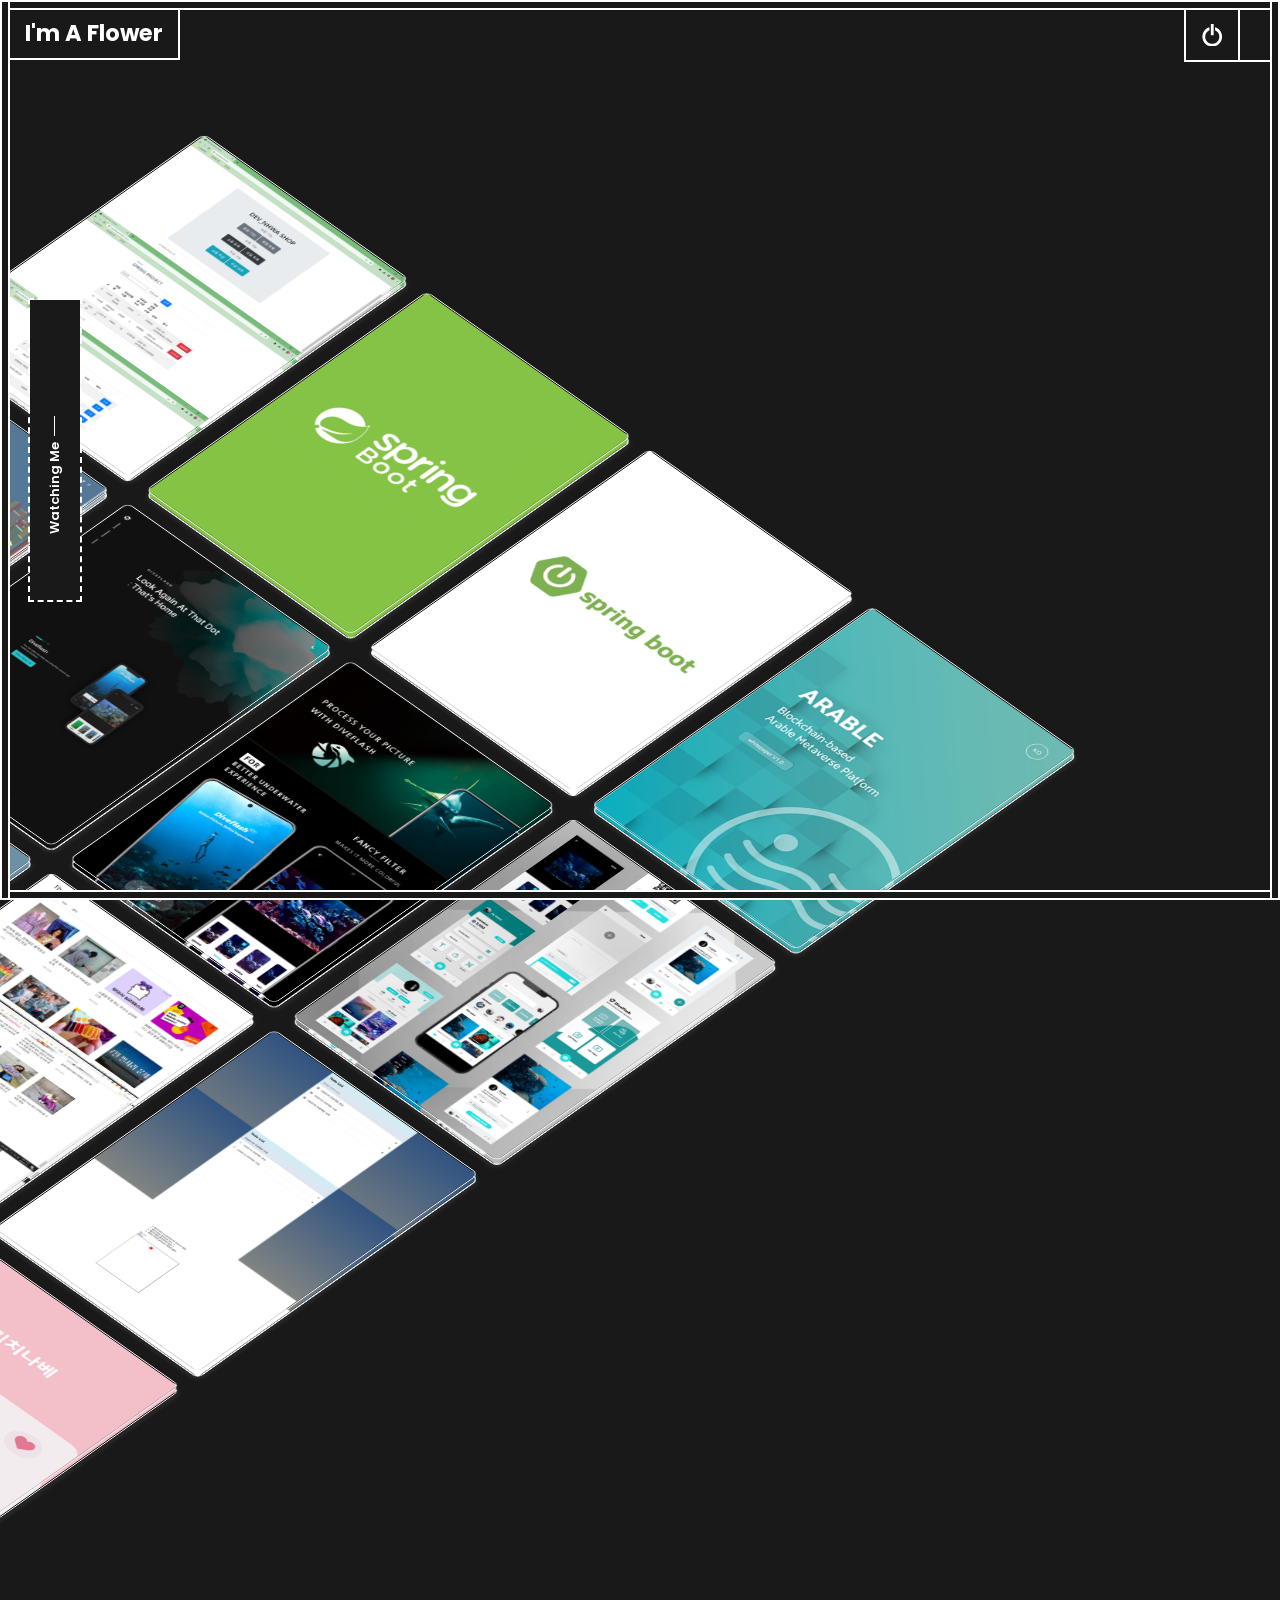
==== commit c93abbc2: "Feat: 'Update Portfolio'" ====
--- a/index.html
+++ b/index.html
@@ -1 +1 @@
-<!doctype html><html lang="en"><head><meta charset="utf-8"/><link rel="icon" href="/favicon.ico"/><meta name="viewport" content="width=device-width,initial-scale=1"/><meta name="theme-color" content="#000000"/><meta name="author" content="John Doe"><link rel="preconnect" href="https://fonts.gstatic.com"><link href="https://fonts.googleapis.com/css2?family=Poppins:wght@400&display=swap" rel="stylesheet"><script defer="defer" src="/static/js/main.cb953855.js"></script><link href="/static/css/main.5bd05054.css" rel="stylesheet"></head><body><noscript>You need to enable JavaScript to run this app.</noscript><div id="root"></div></body></html>+<!doctype html><html lang="en"><head><meta charset="utf-8"/><link rel="icon" href="/favicon.ico"/><meta name="viewport" content="width=device-width,initial-scale=1"/><meta name="theme-color" content="#000000"/><meta name="author" content="John Doe"><link rel="preconnect" href="https://fonts.gstatic.com"><link href="https://fonts.googleapis.com/css2?family=Poppins:wght@400&display=swap" rel="stylesheet"><script defer="defer" src="/static/js/main.3e2a5f79.js"></script><link href="/static/css/main.58e7159e.css" rel="stylesheet"></head><body><noscript>You need to enable JavaScript to run this app.</noscript><div id="root"></div></body></html>
--- a/static/css/main.58e7159e.css
+++ b/static/css/main.58e7159e.css
@@ -0,0 +1,7 @@
+@charset "UTF-8";/*!
+ * Bootstrap  v5.2.3 (https://getbootstrap.com/)
+ * Copyright 2011-2022 The Bootstrap Authors
+ * Copyright 2011-2022 Twitter, Inc.
+ * Licensed under MIT (https://github.com/twbs/bootstrap/blob/main/LICENSE)
+ */:root{--bs-blue:#0d6efd;--bs-indigo:#6610f2;--bs-purple:#6f42c1;--bs-pink:#d63384;--bs-red:#dc3545;--bs-orange:#fd7e14;--bs-yellow:#ffc107;--bs-green:#198754;--bs-teal:#20c997;--bs-cyan:#0dcaf0;--bs-black:#000;--bs-white:#fff;--bs-gray:#6c757d;--bs-gray-dark:#343a40;--bs-gray-100:#f8f9fa;--bs-gray-200:#e9ecef;--bs-gray-300:#dee2e6;--bs-gray-400:#ced4da;--bs-gray-500:#adb5bd;--bs-gray-600:#6c757d;--bs-gray-700:#495057;--bs-gray-800:#343a40;--bs-gray-900:#212529;--bs-primary:#0d6efd;--bs-secondary:#6c757d;--bs-success:#198754;--bs-info:#0dcaf0;--bs-warning:#ffc107;--bs-danger:#dc3545;--bs-light:#f8f9fa;--bs-dark:#212529;--bs-primary-rgb:13,110,253;--bs-secondary-rgb:108,117,125;--bs-success-rgb:25,135,84;--bs-info-rgb:13,202,240;--bs-warning-rgb:255,193,7;--bs-danger-rgb:220,53,69;--bs-light-rgb:248,249,250;--bs-dark-rgb:33,37,41;--bs-white-rgb:255,255,255;--bs-black-rgb:0,0,0;--bs-body-color-rgb:33,37,41;--bs-body-bg-rgb:255,255,255;--bs-font-sans-serif:system-ui,-apple-system,"Segoe UI",Roboto,"Helvetica Neue","Noto Sans","Liberation Sans",Arial,sans-serif,"Apple Color Emoji","Segoe UI Emoji","Segoe UI Symbol","Noto Color Emoji";--bs-font-monospace:SFMono-Regular,Menlo,Monaco,Consolas,"Liberation Mono","Courier New",monospace;--bs-gradient:linear-gradient(180deg,hsla(0,0%,100%,.15),hsla(0,0%,100%,0));--bs-body-font-family:var(--bs-font-sans-serif);--bs-body-font-size:1rem;--bs-body-font-weight:400;--bs-body-line-height:1.5;--bs-body-color:#212529;--bs-body-bg:#fff;--bs-border-width:1px;--bs-border-style:solid;--bs-border-color:#dee2e6;--bs-border-color-translucent:rgba(0,0,0,.175);--bs-border-radius:0.375rem;--bs-border-radius-sm:0.25rem;--bs-border-radius-lg:0.5rem;--bs-border-radius-xl:1rem;--bs-border-radius-2xl:2rem;--bs-border-radius-pill:50rem;--bs-link-color:#0d6efd;--bs-link-hover-color:#0a58ca;--bs-code-color:#d63384;--bs-highlight-bg:#fff3cd}@media (prefers-reduced-motion:no-preference){:root{scroll-behavior:smooth}}body{-webkit-text-size-adjust:100%;-webkit-tap-highlight-color:transparent;background-color:#fff;background-color:var(--bs-body-bg);color:#212529;color:var(--bs-body-color);font-family:system-ui,-apple-system,Segoe UI,Roboto,Helvetica Neue,Noto Sans,Liberation Sans,Arial,sans-serif,Apple Color Emoji,Segoe UI Emoji,Segoe UI Symbol,Noto Color Emoji;font-family:var(--bs-body-font-family);font-size:1rem;font-size:var(--bs-body-font-size);font-weight:400;font-weight:var(--bs-body-font-weight);line-height:1.5;line-height:var(--bs-body-line-height);text-align:var(--bs-body-text-align)}hr{border:0;border-top:1px solid;color:inherit;margin:1rem 0;opacity:.25}.h1,.h2,.h3,.h4,.h5,.h6,h1,h2,h3,h4,h5,h6{font-weight:500;line-height:1.2;margin-bottom:.5rem;margin-top:0}.h1,h1{font-size:calc(1.375rem + 1.5vw)}@media (min-width:1200px){.h1,h1{font-size:2.5rem}}.h2,h2{font-size:calc(1.325rem + .9vw)}@media (min-width:1200px){.h2,h2{font-size:2rem}}.h3,h3{font-size:calc(1.3rem + .6vw)}@media (min-width:1200px){.h3,h3{font-size:1.75rem}}.h4,h4{font-size:calc(1.275rem + .3vw)}@media (min-width:1200px){.h4,h4{font-size:1.5rem}}.h5,h5{font-size:1.25rem}.h6,h6{font-size:1rem}p{margin-bottom:1rem;margin-top:0}abbr[title]{cursor:help;-webkit-text-decoration:underline dotted;text-decoration:underline dotted;-webkit-text-decoration-skip-ink:none;text-decoration-skip-ink:none}address{font-style:normal;line-height:inherit;margin-bottom:1rem}ol,ul{padding-left:2rem}dl,ol,ul{margin-bottom:1rem;margin-top:0}ol ol,ol ul,ul ol,ul ul{margin-bottom:0}dt{font-weight:700}dd{margin-bottom:.5rem;margin-left:0}blockquote{margin:0 0 1rem}b,strong{font-weight:bolder}.small,small{font-size:.875em}.mark,mark{background-color:#fff3cd;background-color:var(--bs-highlight-bg);padding:.1875em}sub,sup{font-size:.75em;line-height:0;position:relative;vertical-align:initial}sub{bottom:-.25em}sup{top:-.5em}a{color:#0d6efd;color:var(--bs-link-color);text-decoration:underline}a:hover{color:#0a58ca;color:var(--bs-link-hover-color)}a:not([href]):not([class]),a:not([href]):not([class]):hover{color:inherit;text-decoration:none}code,kbd,pre,samp{font-family:SFMono-Regular,Menlo,Monaco,Consolas,Liberation Mono,Courier New,monospace;font-family:var(--bs-font-monospace);font-size:1em}pre{display:block;font-size:.875em;margin-bottom:1rem;margin-top:0;overflow:auto}pre code{color:inherit;font-size:inherit;word-break:normal}code{word-wrap:break-word;color:#d63384;color:var(--bs-code-color);font-size:.875em}a>code{color:inherit}kbd{background-color:#212529;background-color:var(--bs-body-color);border-radius:.25rem;color:#fff;color:var(--bs-body-bg);font-size:.875em;padding:.1875rem .375rem}kbd kbd{font-size:1em;padding:0}figure{margin:0 0 1rem}img,svg{vertical-align:middle}table{border-collapse:collapse;caption-side:bottom}caption{color:#6c757d;padding-bottom:.5rem;padding-top:.5rem;text-align:left}th{text-align:inherit;text-align:-webkit-match-parent}tbody,td,tfoot,th,thead,tr{border:0 solid;border-color:inherit}label{display:inline-block}button{border-radius:0}button:focus:not(:focus-visible){outline:0}button,input,optgroup,select,textarea{font-family:inherit;font-size:inherit;line-height:inherit;margin:0}button,select{text-transform:none}[role=button]{cursor:pointer}select{word-wrap:normal}select:disabled{opacity:1}[list]:not([type=date]):not([type=datetime-local]):not([type=month]):not([type=week]):not([type=time])::-webkit-calendar-picker-indicator{display:none!important}[type=button],[type=reset],[type=submit],button{-webkit-appearance:button}[type=button]:not(:disabled),[type=reset]:not(:disabled),[type=submit]:not(:disabled),button:not(:disabled){cursor:pointer}::-moz-focus-inner{border-style:none;padding:0}textarea{resize:vertical}fieldset{border:0;margin:0;min-width:0;padding:0}legend{float:left;font-size:calc(1.275rem + .3vw);line-height:inherit;margin-bottom:.5rem;padding:0;width:100%}@media (min-width:1200px){legend{font-size:1.5rem}}legend+*{clear:left}::-webkit-datetime-edit-day-field,::-webkit-datetime-edit-fields-wrapper,::-webkit-datetime-edit-hour-field,::-webkit-datetime-edit-minute,::-webkit-datetime-edit-month-field,::-webkit-datetime-edit-text,::-webkit-datetime-edit-year-field{padding:0}::-webkit-inner-spin-button{height:auto}[type=search]{-webkit-appearance:textfield;outline-offset:-2px}::-webkit-search-decoration{-webkit-appearance:none}::-webkit-color-swatch-wrapper{padding:0}::-webkit-file-upload-button{-webkit-appearance:button;font:inherit}::file-selector-button{-webkit-appearance:button;font:inherit}output{display:inline-block}iframe{border:0}summary{cursor:pointer;display:list-item}progress{vertical-align:initial}[hidden]{display:none!important}.lead{font-size:1.25rem;font-weight:300}.display-1{font-size:calc(1.625rem + 4.5vw);font-weight:300;line-height:1.2}@media (min-width:1200px){.display-1{font-size:5rem}}.display-2{font-size:calc(1.575rem + 3.9vw);font-weight:300;line-height:1.2}@media (min-width:1200px){.display-2{font-size:4.5rem}}.display-3{font-size:calc(1.525rem + 3.3vw);font-weight:300;line-height:1.2}@media (min-width:1200px){.display-3{font-size:4rem}}.display-4{font-size:calc(1.475rem + 2.7vw);font-weight:300;line-height:1.2}@media (min-width:1200px){.display-4{font-size:3.5rem}}.display-5{font-size:calc(1.425rem + 2.1vw);font-weight:300;line-height:1.2}@media (min-width:1200px){.display-5{font-size:3rem}}.display-6{font-size:calc(1.375rem + 1.5vw);font-weight:300;line-height:1.2}@media (min-width:1200px){.display-6{font-size:2.5rem}}.list-inline,.list-unstyled{list-style:none;padding-left:0}.list-inline-item{display:inline-block}.list-inline-item:not(:last-child){margin-right:.5rem}.initialism{font-size:.875em;text-transform:uppercase}.blockquote{font-size:1.25rem;margin-bottom:1rem}.blockquote>:last-child{margin-bottom:0}.blockquote-footer{color:#6c757d;font-size:.875em;margin-bottom:1rem;margin-top:-1rem}.blockquote-footer:before{content:"— "}.img-fluid,.img-thumbnail{height:auto;max-width:100%}.img-thumbnail{background-color:#fff;border:1px solid #dee2e6;border:1px solid var(--bs-border-color);border-radius:.375rem;padding:.25rem}.figure{display:inline-block}.figure-img{line-height:1;margin-bottom:.5rem}.figure-caption{color:#6c757d;font-size:.875em}.container,.container-fluid,.container-lg,.container-md,.container-sm,.container-xl,.container-xxl{--bs-gutter-x:1.5rem;--bs-gutter-y:0;margin-left:auto;margin-right:auto;padding-left:calc(var(--bs-gutter-x)*.5);padding-right:calc(var(--bs-gutter-x)*.5);width:100%}@media (min-width:576px){.container,.container-sm{max-width:540px}}@media (min-width:768px){.container,.container-md,.container-sm{max-width:720px}}@media (min-width:992px){.container,.container-lg,.container-md,.container-sm{max-width:960px}}@media (min-width:1200px){.container,.container-lg,.container-md,.container-sm,.container-xl{max-width:1140px}}@media (min-width:1400px){.container,.container-lg,.container-md,.container-sm,.container-xl,.container-xxl{max-width:1320px}}.row{--bs-gutter-x:1.5rem;--bs-gutter-y:0;display:flex;flex-wrap:wrap;margin-left:calc(var(--bs-gutter-x)*-.5);margin-right:calc(var(--bs-gutter-x)*-.5);margin-top:calc(var(--bs-gutter-y)*-1)}.row>*{flex-shrink:0;margin-top:var(--bs-gutter-y);max-width:100%;padding-left:calc(var(--bs-gutter-x)*.5);padding-right:calc(var(--bs-gutter-x)*.5);width:100%}.col{flex:1 0}.row-cols-auto>*{flex:0 0 auto;width:auto}.row-cols-1>*{flex:0 0 auto;width:100%}.row-cols-2>*{flex:0 0 auto;width:50%}.row-cols-3>*{flex:0 0 auto;width:33.3333333333%}.row-cols-4>*{flex:0 0 auto;width:25%}.row-cols-5>*{flex:0 0 auto;width:20%}.row-cols-6>*{flex:0 0 auto;width:16.6666666667%}.col-auto{flex:0 0 auto;width:auto}.col-1{flex:0 0 auto;width:8.33333333%}.col-2{flex:0 0 auto;width:16.66666667%}.col-3{flex:0 0 auto;width:25%}.col-4{flex:0 0 auto;width:33.33333333%}.col-5{flex:0 0 auto;width:41.66666667%}.col-6{flex:0 0 auto;width:50%}.col-7{flex:0 0 auto;width:58.33333333%}.col-8{flex:0 0 auto;width:66.66666667%}.col-9{flex:0 0 auto;width:75%}.col-10{flex:0 0 auto;width:83.33333333%}.col-11{flex:0 0 auto;width:91.66666667%}.col-12{flex:0 0 auto;width:100%}.offset-1{margin-left:8.33333333%}.offset-2{margin-left:16.66666667%}.offset-3{margin-left:25%}.offset-4{margin-left:33.33333333%}.offset-5{margin-left:41.66666667%}.offset-6{margin-left:50%}.offset-7{margin-left:58.33333333%}.offset-8{margin-left:66.66666667%}.offset-9{margin-left:75%}.offset-10{margin-left:83.33333333%}.offset-11{margin-left:91.66666667%}.g-0,.gx-0{--bs-gutter-x:0}.g-0,.gy-0{--bs-gutter-y:0}.g-1,.gx-1{--bs-gutter-x:0.25rem}.g-1,.gy-1{--bs-gutter-y:0.25rem}.g-2,.gx-2{--bs-gutter-x:0.5rem}.g-2,.gy-2{--bs-gutter-y:0.5rem}.g-3,.gx-3{--bs-gutter-x:1rem}.g-3,.gy-3{--bs-gutter-y:1rem}.g-4,.gx-4{--bs-gutter-x:1.5rem}.g-4,.gy-4{--bs-gutter-y:1.5rem}.g-5,.gx-5{--bs-gutter-x:3rem}.g-5,.gy-5{--bs-gutter-y:3rem}@media (min-width:576px){.col-sm{flex:1 0}.row-cols-sm-auto>*{flex:0 0 auto;width:auto}.row-cols-sm-1>*{flex:0 0 auto;width:100%}.row-cols-sm-2>*{flex:0 0 auto;width:50%}.row-cols-sm-3>*{flex:0 0 auto;width:33.3333333333%}.row-cols-sm-4>*{flex:0 0 auto;width:25%}.row-cols-sm-5>*{flex:0 0 auto;width:20%}.row-cols-sm-6>*{flex:0 0 auto;width:16.6666666667%}.col-sm-auto{flex:0 0 auto;width:auto}.col-sm-1{flex:0 0 auto;width:8.33333333%}.col-sm-2{flex:0 0 auto;width:16.66666667%}.col-sm-3{flex:0 0 auto;width:25%}.col-sm-4{flex:0 0 auto;width:33.33333333%}.col-sm-5{flex:0 0 auto;width:41.66666667%}.col-sm-6{flex:0 0 auto;width:50%}.col-sm-7{flex:0 0 auto;width:58.33333333%}.col-sm-8{flex:0 0 auto;width:66.66666667%}.col-sm-9{flex:0 0 auto;width:75%}.col-sm-10{flex:0 0 auto;width:83.33333333%}.col-sm-11{flex:0 0 auto;width:91.66666667%}.col-sm-12{flex:0 0 auto;width:100%}.offset-sm-0{margin-left:0}.offset-sm-1{margin-left:8.33333333%}.offset-sm-2{margin-left:16.66666667%}.offset-sm-3{margin-left:25%}.offset-sm-4{margin-left:33.33333333%}.offset-sm-5{margin-left:41.66666667%}.offset-sm-6{margin-left:50%}.offset-sm-7{margin-left:58.33333333%}.offset-sm-8{margin-left:66.66666667%}.offset-sm-9{margin-left:75%}.offset-sm-10{margin-left:83.33333333%}.offset-sm-11{margin-left:91.66666667%}.g-sm-0,.gx-sm-0{--bs-gutter-x:0}.g-sm-0,.gy-sm-0{--bs-gutter-y:0}.g-sm-1,.gx-sm-1{--bs-gutter-x:0.25rem}.g-sm-1,.gy-sm-1{--bs-gutter-y:0.25rem}.g-sm-2,.gx-sm-2{--bs-gutter-x:0.5rem}.g-sm-2,.gy-sm-2{--bs-gutter-y:0.5rem}.g-sm-3,.gx-sm-3{--bs-gutter-x:1rem}.g-sm-3,.gy-sm-3{--bs-gutter-y:1rem}.g-sm-4,.gx-sm-4{--bs-gutter-x:1.5rem}.g-sm-4,.gy-sm-4{--bs-gutter-y:1.5rem}.g-sm-5,.gx-sm-5{--bs-gutter-x:3rem}.g-sm-5,.gy-sm-5{--bs-gutter-y:3rem}}@media (min-width:768px){.col-md{flex:1 0}.row-cols-md-auto>*{flex:0 0 auto;width:auto}.row-cols-md-1>*{flex:0 0 auto;width:100%}.row-cols-md-2>*{flex:0 0 auto;width:50%}.row-cols-md-3>*{flex:0 0 auto;width:33.3333333333%}.row-cols-md-4>*{flex:0 0 auto;width:25%}.row-cols-md-5>*{flex:0 0 auto;width:20%}.row-cols-md-6>*{flex:0 0 auto;width:16.6666666667%}.col-md-auto{flex:0 0 auto;width:auto}.col-md-1{flex:0 0 auto;width:8.33333333%}.col-md-2{flex:0 0 auto;width:16.66666667%}.col-md-3{flex:0 0 auto;width:25%}.col-md-4{flex:0 0 auto;width:33.33333333%}.col-md-5{flex:0 0 auto;width:41.66666667%}.col-md-6{flex:0 0 auto;width:50%}.col-md-7{flex:0 0 auto;width:58.33333333%}.col-md-8{flex:0 0 auto;width:66.66666667%}.col-md-9{flex:0 0 auto;width:75%}.col-md-10{flex:0 0 auto;width:83.33333333%}.col-md-11{flex:0 0 auto;width:91.66666667%}.col-md-12{flex:0 0 auto;width:100%}.offset-md-0{margin-left:0}.offset-md-1{margin-left:8.33333333%}.offset-md-2{margin-left:16.66666667%}.offset-md-3{margin-left:25%}.offset-md-4{margin-left:33.33333333%}.offset-md-5{margin-left:41.66666667%}.offset-md-6{margin-left:50%}.offset-md-7{margin-left:58.33333333%}.offset-md-8{margin-left:66.66666667%}.offset-md-9{margin-left:75%}.offset-md-10{margin-left:83.33333333%}.offset-md-11{margin-left:91.66666667%}.g-md-0,.gx-md-0{--bs-gutter-x:0}.g-md-0,.gy-md-0{--bs-gutter-y:0}.g-md-1,.gx-md-1{--bs-gutter-x:0.25rem}.g-md-1,.gy-md-1{--bs-gutter-y:0.25rem}.g-md-2,.gx-md-2{--bs-gutter-x:0.5rem}.g-md-2,.gy-md-2{--bs-gutter-y:0.5rem}.g-md-3,.gx-md-3{--bs-gutter-x:1rem}.g-md-3,.gy-md-3{--bs-gutter-y:1rem}.g-md-4,.gx-md-4{--bs-gutter-x:1.5rem}.g-md-4,.gy-md-4{--bs-gutter-y:1.5rem}.g-md-5,.gx-md-5{--bs-gutter-x:3rem}.g-md-5,.gy-md-5{--bs-gutter-y:3rem}}@media (min-width:992px){.col-lg{flex:1 0}.row-cols-lg-auto>*{flex:0 0 auto;width:auto}.row-cols-lg-1>*{flex:0 0 auto;width:100%}.row-cols-lg-2>*{flex:0 0 auto;width:50%}.row-cols-lg-3>*{flex:0 0 auto;width:33.3333333333%}.row-cols-lg-4>*{flex:0 0 auto;width:25%}.row-cols-lg-5>*{flex:0 0 auto;width:20%}.row-cols-lg-6>*{flex:0 0 auto;width:16.6666666667%}.col-lg-auto{flex:0 0 auto;width:auto}.col-lg-1{flex:0 0 auto;width:8.33333333%}.col-lg-2{flex:0 0 auto;width:16.66666667%}.col-lg-3{flex:0 0 auto;width:25%}.col-lg-4{flex:0 0 auto;width:33.33333333%}.col-lg-5{flex:0 0 auto;width:41.66666667%}.col-lg-6{flex:0 0 auto;width:50%}.col-lg-7{flex:0 0 auto;width:58.33333333%}.col-lg-8{flex:0 0 auto;width:66.66666667%}.col-lg-9{flex:0 0 auto;width:75%}.col-lg-10{flex:0 0 auto;width:83.33333333%}.col-lg-11{flex:0 0 auto;width:91.66666667%}.col-lg-12{flex:0 0 auto;width:100%}.offset-lg-0{margin-left:0}.offset-lg-1{margin-left:8.33333333%}.offset-lg-2{margin-left:16.66666667%}.offset-lg-3{margin-left:25%}.offset-lg-4{margin-left:33.33333333%}.offset-lg-5{margin-left:41.66666667%}.offset-lg-6{margin-left:50%}.offset-lg-7{margin-left:58.33333333%}.offset-lg-8{margin-left:66.66666667%}.offset-lg-9{margin-left:75%}.offset-lg-10{margin-left:83.33333333%}.offset-lg-11{margin-left:91.66666667%}.g-lg-0,.gx-lg-0{--bs-gutter-x:0}.g-lg-0,.gy-lg-0{--bs-gutter-y:0}.g-lg-1,.gx-lg-1{--bs-gutter-x:0.25rem}.g-lg-1,.gy-lg-1{--bs-gutter-y:0.25rem}.g-lg-2,.gx-lg-2{--bs-gutter-x:0.5rem}.g-lg-2,.gy-lg-2{--bs-gutter-y:0.5rem}.g-lg-3,.gx-lg-3{--bs-gutter-x:1rem}.g-lg-3,.gy-lg-3{--bs-gutter-y:1rem}.g-lg-4,.gx-lg-4{--bs-gutter-x:1.5rem}.g-lg-4,.gy-lg-4{--bs-gutter-y:1.5rem}.g-lg-5,.gx-lg-5{--bs-gutter-x:3rem}.g-lg-5,.gy-lg-5{--bs-gutter-y:3rem}}@media (min-width:1200px){.col-xl{flex:1 0}.row-cols-xl-auto>*{flex:0 0 auto;width:auto}.row-cols-xl-1>*{flex:0 0 auto;width:100%}.row-cols-xl-2>*{flex:0 0 auto;width:50%}.row-cols-xl-3>*{flex:0 0 auto;width:33.3333333333%}.row-cols-xl-4>*{flex:0 0 auto;width:25%}.row-cols-xl-5>*{flex:0 0 auto;width:20%}.row-cols-xl-6>*{flex:0 0 auto;width:16.6666666667%}.col-xl-auto{flex:0 0 auto;width:auto}.col-xl-1{flex:0 0 auto;width:8.33333333%}.col-xl-2{flex:0 0 auto;width:16.66666667%}.col-xl-3{flex:0 0 auto;width:25%}.col-xl-4{flex:0 0 auto;width:33.33333333%}.col-xl-5{flex:0 0 auto;width:41.66666667%}.col-xl-6{flex:0 0 auto;width:50%}.col-xl-7{flex:0 0 auto;width:58.33333333%}.col-xl-8{flex:0 0 auto;width:66.66666667%}.col-xl-9{flex:0 0 auto;width:75%}.col-xl-10{flex:0 0 auto;width:83.33333333%}.col-xl-11{flex:0 0 auto;width:91.66666667%}.col-xl-12{flex:0 0 auto;width:100%}.offset-xl-0{margin-left:0}.offset-xl-1{margin-left:8.33333333%}.offset-xl-2{margin-left:16.66666667%}.offset-xl-3{margin-left:25%}.offset-xl-4{margin-left:33.33333333%}.offset-xl-5{margin-left:41.66666667%}.offset-xl-6{margin-left:50%}.offset-xl-7{margin-left:58.33333333%}.offset-xl-8{margin-left:66.66666667%}.offset-xl-9{margin-left:75%}.offset-xl-10{margin-left:83.33333333%}.offset-xl-11{margin-left:91.66666667%}.g-xl-0,.gx-xl-0{--bs-gutter-x:0}.g-xl-0,.gy-xl-0{--bs-gutter-y:0}.g-xl-1,.gx-xl-1{--bs-gutter-x:0.25rem}.g-xl-1,.gy-xl-1{--bs-gutter-y:0.25rem}.g-xl-2,.gx-xl-2{--bs-gutter-x:0.5rem}.g-xl-2,.gy-xl-2{--bs-gutter-y:0.5rem}.g-xl-3,.gx-xl-3{--bs-gutter-x:1rem}.g-xl-3,.gy-xl-3{--bs-gutter-y:1rem}.g-xl-4,.gx-xl-4{--bs-gutter-x:1.5rem}.g-xl-4,.gy-xl-4{--bs-gutter-y:1.5rem}.g-xl-5,.gx-xl-5{--bs-gutter-x:3rem}.g-xl-5,.gy-xl-5{--bs-gutter-y:3rem}}@media (min-width:1400px){.col-xxl{flex:1 0}.row-cols-xxl-auto>*{flex:0 0 auto;width:auto}.row-cols-xxl-1>*{flex:0 0 auto;width:100%}.row-cols-xxl-2>*{flex:0 0 auto;width:50%}.row-cols-xxl-3>*{flex:0 0 auto;width:33.3333333333%}.row-cols-xxl-4>*{flex:0 0 auto;width:25%}.row-cols-xxl-5>*{flex:0 0 auto;width:20%}.row-cols-xxl-6>*{flex:0 0 auto;width:16.6666666667%}.col-xxl-auto{flex:0 0 auto;width:auto}.col-xxl-1{flex:0 0 auto;width:8.33333333%}.col-xxl-2{flex:0 0 auto;width:16.66666667%}.col-xxl-3{flex:0 0 auto;width:25%}.col-xxl-4{flex:0 0 auto;width:33.33333333%}.col-xxl-5{flex:0 0 auto;width:41.66666667%}.col-xxl-6{flex:0 0 auto;width:50%}.col-xxl-7{flex:0 0 auto;width:58.33333333%}.col-xxl-8{flex:0 0 auto;width:66.66666667%}.col-xxl-9{flex:0 0 auto;width:75%}.col-xxl-10{flex:0 0 auto;width:83.33333333%}.col-xxl-11{flex:0 0 auto;width:91.66666667%}.col-xxl-12{flex:0 0 auto;width:100%}.offset-xxl-0{margin-left:0}.offset-xxl-1{margin-left:8.33333333%}.offset-xxl-2{margin-left:16.66666667%}.offset-xxl-3{margin-left:25%}.offset-xxl-4{margin-left:33.33333333%}.offset-xxl-5{margin-left:41.66666667%}.offset-xxl-6{margin-left:50%}.offset-xxl-7{margin-left:58.33333333%}.offset-xxl-8{margin-left:66.66666667%}.offset-xxl-9{margin-left:75%}.offset-xxl-10{margin-left:83.33333333%}.offset-xxl-11{margin-left:91.66666667%}.g-xxl-0,.gx-xxl-0{--bs-gutter-x:0}.g-xxl-0,.gy-xxl-0{--bs-gutter-y:0}.g-xxl-1,.gx-xxl-1{--bs-gutter-x:0.25rem}.g-xxl-1,.gy-xxl-1{--bs-gutter-y:0.25rem}.g-xxl-2,.gx-xxl-2{--bs-gutter-x:0.5rem}.g-xxl-2,.gy-xxl-2{--bs-gutter-y:0.5rem}.g-xxl-3,.gx-xxl-3{--bs-gutter-x:1rem}.g-xxl-3,.gy-xxl-3{--bs-gutter-y:1rem}.g-xxl-4,.gx-xxl-4{--bs-gutter-x:1.5rem}.g-xxl-4,.gy-xxl-4{--bs-gutter-y:1.5rem}.g-xxl-5,.gx-xxl-5{--bs-gutter-x:3rem}.g-xxl-5,.gy-xxl-5{--bs-gutter-y:3rem}}.table{--bs-table-color:var(--bs-body-color);--bs-table-bg:transparent;--bs-table-border-color:var(--bs-border-color);--bs-table-accent-bg:transparent;--bs-table-striped-color:var(--bs-body-color);--bs-table-striped-bg:rgba(0,0,0,.05);--bs-table-active-color:var(--bs-body-color);--bs-table-active-bg:rgba(0,0,0,.1);--bs-table-hover-color:var(--bs-body-color);--bs-table-hover-bg:rgba(0,0,0,.075);border-color:var(--bs-table-border-color);color:var(--bs-table-color);margin-bottom:1rem;vertical-align:top;width:100%}.table>:not(caption)>*>*{background-color:var(--bs-table-bg);border-bottom-width:1px;box-shadow:inset 0 0 0 9999px var(--bs-table-accent-bg);padding:.5rem}.table>tbody{vertical-align:inherit}.table>thead{vertical-align:bottom}.table-group-divider{border-top:2px solid}.caption-top{caption-side:top}.table-sm>:not(caption)>*>*{padding:.25rem}.table-bordered>:not(caption)>*{border-width:1px 0}.table-bordered>:not(caption)>*>*{border-width:0 1px}.table-borderless>:not(caption)>*>*{border-bottom-width:0}.table-borderless>:not(:first-child){border-top-width:0}.table-striped-columns>:not(caption)>tr>:nth-child(2n),.table-striped>tbody>tr:nth-of-type(odd)>*{--bs-table-accent-bg:var(--bs-table-striped-bg);color:var(--bs-table-striped-color)}.table-active{--bs-table-accent-bg:var(--bs-table-active-bg);color:var(--bs-table-active-color)}.table-hover>tbody>tr:hover>*{--bs-table-accent-bg:var(--bs-table-hover-bg);color:var(--bs-table-hover-color)}.table-primary{--bs-table-color:#000;--bs-table-bg:#cfe2ff;--bs-table-border-color:#bacbe6;--bs-table-striped-bg:#c5d7f2;--bs-table-striped-color:#000;--bs-table-active-bg:#bacbe6;--bs-table-active-color:#000;--bs-table-hover-bg:#bfd1ec;--bs-table-hover-color:#000}.table-primary,.table-secondary{border-color:var(--bs-table-border-color);color:var(--bs-table-color)}.table-secondary{--bs-table-color:#000;--bs-table-bg:#e2e3e5;--bs-table-border-color:#cbccce;--bs-table-striped-bg:#d7d8da;--bs-table-striped-color:#000;--bs-table-active-bg:#cbccce;--bs-table-active-color:#000;--bs-table-hover-bg:#d1d2d4;--bs-table-hover-color:#000}.table-success{--bs-table-color:#000;--bs-table-bg:#d1e7dd;--bs-table-border-color:#bcd0c7;--bs-table-striped-bg:#c7dbd2;--bs-table-striped-color:#000;--bs-table-active-bg:#bcd0c7;--bs-table-active-color:#000;--bs-table-hover-bg:#c1d6cc;--bs-table-hover-color:#000}.table-info,.table-success{border-color:var(--bs-table-border-color);color:var(--bs-table-color)}.table-info{--bs-table-color:#000;--bs-table-bg:#cff4fc;--bs-table-border-color:#badce3;--bs-table-striped-bg:#c5e8ef;--bs-table-striped-color:#000;--bs-table-active-bg:#badce3;--bs-table-active-color:#000;--bs-table-hover-bg:#bfe2e9;--bs-table-hover-color:#000}.table-warning{--bs-table-color:#000;--bs-table-bg:#fff3cd;--bs-table-border-color:#e6dbb9;--bs-table-striped-bg:#f2e7c3;--bs-table-striped-color:#000;--bs-table-active-bg:#e6dbb9;--bs-table-active-color:#000;--bs-table-hover-bg:#ece1be;--bs-table-hover-color:#000}.table-danger,.table-warning{border-color:var(--bs-table-border-color);color:var(--bs-table-color)}.table-danger{--bs-table-color:#000;--bs-table-bg:#f8d7da;--bs-table-border-color:#dfc2c4;--bs-table-striped-bg:#eccccf;--bs-table-striped-color:#000;--bs-table-active-bg:#dfc2c4;--bs-table-active-color:#000;--bs-table-hover-bg:#e5c7ca;--bs-table-hover-color:#000}.table-light{--bs-table-color:#000;--bs-table-bg:#f8f9fa;--bs-table-border-color:#dfe0e1;--bs-table-striped-bg:#ecedee;--bs-table-striped-color:#000;--bs-table-active-bg:#dfe0e1;--bs-table-active-color:#000;--bs-table-hover-bg:#e5e6e7;--bs-table-hover-color:#000}.table-dark,.table-light{border-color:var(--bs-table-border-color);color:var(--bs-table-color)}.table-dark{--bs-table-color:#fff;--bs-table-bg:#212529;--bs-table-border-color:#373b3e;--bs-table-striped-bg:#2c3034;--bs-table-striped-color:#fff;--bs-table-active-bg:#373b3e;--bs-table-active-color:#fff;--bs-table-hover-bg:#323539;--bs-table-hover-color:#fff}.table-responsive{-webkit-overflow-scrolling:touch;overflow-x:auto}@media (max-width:575.98px){.table-responsive-sm{-webkit-overflow-scrolling:touch;overflow-x:auto}}@media (max-width:767.98px){.table-responsive-md{-webkit-overflow-scrolling:touch;overflow-x:auto}}@media (max-width:991.98px){.table-responsive-lg{-webkit-overflow-scrolling:touch;overflow-x:auto}}@media (max-width:1199.98px){.table-responsive-xl{-webkit-overflow-scrolling:touch;overflow-x:auto}}@media (max-width:1399.98px){.table-responsive-xxl{-webkit-overflow-scrolling:touch;overflow-x:auto}}.form-label{margin-bottom:.5rem}.col-form-label{font-size:inherit;line-height:1.5;margin-bottom:0;padding-bottom:calc(.375rem + 1px);padding-top:calc(.375rem + 1px)}.col-form-label-lg{font-size:1.25rem;padding-bottom:calc(.5rem + 1px);padding-top:calc(.5rem + 1px)}.col-form-label-sm{font-size:.875rem;padding-bottom:calc(.25rem + 1px);padding-top:calc(.25rem + 1px)}.form-text{color:#6c757d;font-size:.875em;margin-top:.25rem}.form-control{-webkit-appearance:none;appearance:none;background-clip:padding-box;background-color:#fff;border:1px solid #ced4da;border-radius:.375rem;color:#212529;display:block;font-size:1rem;font-weight:400;line-height:1.5;padding:.375rem .75rem;transition:border-color .15s ease-in-out,box-shadow .15s ease-in-out;width:100%}@media (prefers-reduced-motion:reduce){.form-control{transition:none}}.form-control[type=file]{overflow:hidden}.form-control[type=file]:not(:disabled):not([readonly]){cursor:pointer}.form-control:focus{background-color:#fff;border-color:#86b7fe;box-shadow:0 0 0 .25rem rgba(13,110,253,.25);color:#212529;outline:0}.form-control::-webkit-date-and-time-value{height:1.5em}.form-control::-webkit-input-placeholder{color:#6c757d;opacity:1}.form-control::placeholder{color:#6c757d;opacity:1}.form-control:disabled{background-color:#e9ecef;opacity:1}.form-control::-webkit-file-upload-button{-webkit-margin-end:.75rem;background-color:#e9ecef;border:0 solid;border-color:inherit;border-inline-end-width:1px;border-radius:0;color:#212529;margin:-.375rem -.75rem;margin-inline-end:.75rem;padding:.375rem .75rem;pointer-events:none;-webkit-transition:color .15s ease-in-out,background-color .15s ease-in-out,border-color .15s ease-in-out,box-shadow .15s ease-in-out;transition:color .15s ease-in-out,background-color .15s ease-in-out,border-color .15s ease-in-out,box-shadow .15s ease-in-out}.form-control::file-selector-button{-webkit-margin-end:.75rem;background-color:#e9ecef;border:0 solid;border-color:inherit;border-inline-end-width:1px;border-radius:0;color:#212529;margin:-.375rem -.75rem;margin-inline-end:.75rem;padding:.375rem .75rem;pointer-events:none;transition:color .15s ease-in-out,background-color .15s ease-in-out,border-color .15s ease-in-out,box-shadow .15s ease-in-out}@media (prefers-reduced-motion:reduce){.form-control::-webkit-file-upload-button{-webkit-transition:none;transition:none}.form-control::file-selector-button{transition:none}}.form-control:hover:not(:disabled):not([readonly])::-webkit-file-upload-button{background-color:#dde0e3}.form-control:hover:not(:disabled):not([readonly])::file-selector-button{background-color:#dde0e3}.form-control-plaintext{background-color:initial;border:solid transparent;border-width:1px 0;color:#212529;display:block;line-height:1.5;margin-bottom:0;padding:.375rem 0;width:100%}.form-control-plaintext:focus{outline:0}.form-control-plaintext.form-control-lg,.form-control-plaintext.form-control-sm{padding-left:0;padding-right:0}.form-control-sm{border-radius:.25rem;font-size:.875rem;min-height:calc(1.5em + .5rem + 2px);padding:.25rem .5rem}.form-control-sm::-webkit-file-upload-button{-webkit-margin-end:.5rem;margin:-.25rem -.5rem;margin-inline-end:.5rem;padding:.25rem .5rem}.form-control-sm::file-selector-button{-webkit-margin-end:.5rem;margin:-.25rem -.5rem;margin-inline-end:.5rem;padding:.25rem .5rem}.form-control-lg{border-radius:.5rem;font-size:1.25rem;min-height:calc(1.5em + 1rem + 2px);padding:.5rem 1rem}.form-control-lg::-webkit-file-upload-button{-webkit-margin-end:1rem;margin:-.5rem -1rem;margin-inline-end:1rem;padding:.5rem 1rem}.form-control-lg::file-selector-button{-webkit-margin-end:1rem;margin:-.5rem -1rem;margin-inline-end:1rem;padding:.5rem 1rem}textarea.form-control{min-height:calc(1.5em + .75rem + 2px)}textarea.form-control-sm{min-height:calc(1.5em + .5rem + 2px)}textarea.form-control-lg{min-height:calc(1.5em + 1rem + 2px)}.form-control-color{height:calc(1.5em + .75rem + 2px);padding:.375rem;width:3rem}.form-control-color:not(:disabled):not([readonly]){cursor:pointer}.form-control-color::-moz-color-swatch{border:0!important;border-radius:.375rem}.form-control-color::-webkit-color-swatch{border-radius:.375rem}.form-control-color.form-control-sm{height:calc(1.5em + .5rem + 2px)}.form-control-color.form-control-lg{height:calc(1.5em + 1rem + 2px)}.form-select{-moz-padding-start:calc(.75rem - 3px);-webkit-appearance:none;appearance:none;background-color:#fff;background-image:url("data:image/svg+xml;charset=utf-8,%3Csvg xmlns='http://www.w3.org/2000/svg' viewBox='0 0 16 16'%3E%3Cpath fill='none' stroke='%23343a40' stroke-linecap='round' stroke-linejoin='round' stroke-width='2' d='m2 5 6 6 6-6'/%3E%3C/svg%3E");background-position:right .75rem center;background-repeat:no-repeat;background-size:16px 12px;border:1px solid #ced4da;border-radius:.375rem;color:#212529;display:block;font-size:1rem;font-weight:400;line-height:1.5;padding:.375rem 2.25rem .375rem .75rem;transition:border-color .15s ease-in-out,box-shadow .15s ease-in-out;width:100%}@media (prefers-reduced-motion:reduce){.form-select{transition:none}}.form-select:focus{border-color:#86b7fe;box-shadow:0 0 0 .25rem rgba(13,110,253,.25);outline:0}.form-select[multiple],.form-select[size]:not([size="1"]){background-image:none;padding-right:.75rem}.form-select:disabled{background-color:#e9ecef}.form-select:-moz-focusring{color:transparent;text-shadow:0 0 0 #212529}.form-select-sm{border-radius:.25rem;font-size:.875rem;padding-bottom:.25rem;padding-left:.5rem;padding-top:.25rem}.form-select-lg{border-radius:.5rem;font-size:1.25rem;padding-bottom:.5rem;padding-left:1rem;padding-top:.5rem}.form-check{display:block;margin-bottom:.125rem;min-height:1.5rem;padding-left:1.5em}.form-check .form-check-input{float:left;margin-left:-1.5em}.form-check-reverse{padding-left:0;padding-right:1.5em;text-align:right}.form-check-reverse .form-check-input{float:right;margin-left:0;margin-right:-1.5em}.form-check-input{-webkit-appearance:none;appearance:none;background-color:#fff;background-position:50%;background-repeat:no-repeat;background-size:contain;border:1px solid rgba(0,0,0,.25);height:1em;margin-top:.25em;-webkit-print-color-adjust:exact;print-color-adjust:exact;vertical-align:top;width:1em}.form-check-input[type=checkbox]{border-radius:.25em}.form-check-input[type=radio]{border-radius:50%}.form-check-input:active{-webkit-filter:brightness(90%);filter:brightness(90%)}.form-check-input:focus{border-color:#86b7fe;box-shadow:0 0 0 .25rem rgba(13,110,253,.25);outline:0}.form-check-input:checked{background-color:#0d6efd;border-color:#0d6efd}.form-check-input:checked[type=checkbox]{background-image:url("data:image/svg+xml;charset=utf-8,%3Csvg xmlns='http://www.w3.org/2000/svg' viewBox='0 0 20 20'%3E%3Cpath fill='none' stroke='%23fff' stroke-linecap='round' stroke-linejoin='round' stroke-width='3' d='m6 10 3 3 6-6'/%3E%3C/svg%3E")}.form-check-input:checked[type=radio]{background-image:url("data:image/svg+xml;charset=utf-8,%3Csvg xmlns='http://www.w3.org/2000/svg' viewBox='-4 -4 8 8'%3E%3Ccircle r='2' fill='%23fff'/%3E%3C/svg%3E")}.form-check-input[type=checkbox]:indeterminate{background-color:#0d6efd;background-image:url("data:image/svg+xml;charset=utf-8,%3Csvg xmlns='http://www.w3.org/2000/svg' viewBox='0 0 20 20'%3E%3Cpath fill='none' stroke='%23fff' stroke-linecap='round' stroke-linejoin='round' stroke-width='3' d='M6 10h8'/%3E%3C/svg%3E");border-color:#0d6efd}.form-check-input:disabled{-webkit-filter:none;filter:none;opacity:.5;pointer-events:none}.form-check-input:disabled~.form-check-label,.form-check-input[disabled]~.form-check-label{cursor:default;opacity:.5}.form-switch{padding-left:2.5em}.form-switch .form-check-input{background-image:url("data:image/svg+xml;charset=utf-8,%3Csvg xmlns='http://www.w3.org/2000/svg' viewBox='-4 -4 8 8'%3E%3Ccircle r='3' fill='rgba(0, 0, 0, 0.25)'/%3E%3C/svg%3E");background-position:0;border-radius:2em;margin-left:-2.5em;transition:background-position .15s ease-in-out;width:2em}@media (prefers-reduced-motion:reduce){.form-switch .form-check-input{transition:none}}.form-switch .form-check-input:focus{background-image:url("data:image/svg+xml;charset=utf-8,%3Csvg xmlns='http://www.w3.org/2000/svg' viewBox='-4 -4 8 8'%3E%3Ccircle r='3' fill='%2386b7fe'/%3E%3C/svg%3E")}.form-switch .form-check-input:checked{background-image:url("data:image/svg+xml;charset=utf-8,%3Csvg xmlns='http://www.w3.org/2000/svg' viewBox='-4 -4 8 8'%3E%3Ccircle r='3' fill='%23fff'/%3E%3C/svg%3E");background-position:100%}.form-switch.form-check-reverse{padding-left:0;padding-right:2.5em}.form-switch.form-check-reverse .form-check-input{margin-left:0;margin-right:-2.5em}.form-check-inline{display:inline-block;margin-right:1rem}.btn-check{clip:rect(0,0,0,0);pointer-events:none;position:absolute}.btn-check:disabled+.btn,.btn-check[disabled]+.btn{-webkit-filter:none;filter:none;opacity:.65;pointer-events:none}.form-range{-webkit-appearance:none;appearance:none;background-color:initial;height:1.5rem;padding:0;width:100%}.form-range:focus{outline:0}.form-range:focus::-webkit-slider-thumb{box-shadow:0 0 0 1px #fff,0 0 0 .25rem rgba(13,110,253,.25)}.form-range:focus::-moz-range-thumb{box-shadow:0 0 0 1px #fff,0 0 0 .25rem rgba(13,110,253,.25)}.form-range::-moz-focus-outer{border:0}.form-range::-webkit-slider-thumb{-webkit-appearance:none;appearance:none;background-color:#0d6efd;border:0;border-radius:1rem;height:1rem;margin-top:-.25rem;-webkit-transition:background-color .15s ease-in-out,border-color .15s ease-in-out,box-shadow .15s ease-in-out;transition:background-color .15s ease-in-out,border-color .15s ease-in-out,box-shadow .15s ease-in-out;width:1rem}@media (prefers-reduced-motion:reduce){.form-range::-webkit-slider-thumb{-webkit-transition:none;transition:none}}.form-range::-webkit-slider-thumb:active{background-color:#b6d4fe}.form-range::-webkit-slider-runnable-track{background-color:#dee2e6;border-color:transparent;border-radius:1rem;color:transparent;cursor:pointer;height:.5rem;width:100%}.form-range::-moz-range-thumb{appearance:none;background-color:#0d6efd;border:0;border-radius:1rem;height:1rem;-moz-transition:background-color .15s ease-in-out,border-color .15s ease-in-out,box-shadow .15s ease-in-out;transition:background-color .15s ease-in-out,border-color .15s ease-in-out,box-shadow .15s ease-in-out;width:1rem}@media (prefers-reduced-motion:reduce){.form-range::-moz-range-thumb{-moz-transition:none;transition:none}}.form-range::-moz-range-thumb:active{background-color:#b6d4fe}.form-range::-moz-range-track{background-color:#dee2e6;border-color:transparent;border-radius:1rem;color:transparent;cursor:pointer;height:.5rem;width:100%}.form-range:disabled{pointer-events:none}.form-range:disabled::-webkit-slider-thumb{background-color:#adb5bd}.form-range:disabled::-moz-range-thumb{background-color:#adb5bd}.form-floating{position:relative}.form-floating>.form-control,.form-floating>.form-control-plaintext,.form-floating>.form-select{height:calc(3.5rem + 2px);line-height:1.25}.form-floating>label{border:1px solid transparent;height:100%;left:0;overflow:hidden;padding:1rem .75rem;pointer-events:none;position:absolute;text-align:start;text-overflow:ellipsis;top:0;-webkit-transform-origin:0 0;transform-origin:0 0;transition:opacity .1s ease-in-out,-webkit-transform .1s ease-in-out;transition:opacity .1s ease-in-out,transform .1s ease-in-out;transition:opacity .1s ease-in-out,transform .1s ease-in-out,-webkit-transform .1s ease-in-out;white-space:nowrap;width:100%}@media (prefers-reduced-motion:reduce){.form-floating>label{transition:none}}.form-floating>.form-control,.form-floating>.form-control-plaintext{padding:1rem .75rem}.form-floating>.form-control-plaintext::-webkit-input-placeholder,.form-floating>.form-control::-webkit-input-placeholder{color:transparent}.form-floating>.form-control-plaintext::placeholder,.form-floating>.form-control::placeholder{color:transparent}.form-floating>.form-control-plaintext:focus,.form-floating>.form-control-plaintext:not(:placeholder-shown),.form-floating>.form-control:focus,.form-floating>.form-control:not(:placeholder-shown){padding-bottom:.625rem;padding-top:1.625rem}.form-floating>.form-control-plaintext:-webkit-autofill,.form-floating>.form-control:-webkit-autofill{padding-bottom:.625rem;padding-top:1.625rem}.form-floating>.form-select{padding-bottom:.625rem;padding-top:1.625rem}.form-floating>.form-control-plaintext~label,.form-floating>.form-control:focus~label,.form-floating>.form-control:not(:placeholder-shown)~label,.form-floating>.form-select~label{opacity:.65;-webkit-transform:scale(.85) translateY(-.5rem) translateX(.15rem);transform:scale(.85) translateY(-.5rem) translateX(.15rem)}.form-floating>.form-control:-webkit-autofill~label{opacity:.65;-webkit-transform:scale(.85) translateY(-.5rem) translateX(.15rem);transform:scale(.85) translateY(-.5rem) translateX(.15rem)}.form-floating>.form-control-plaintext~label{border-width:1px 0}.input-group{align-items:stretch;display:flex;flex-wrap:wrap;position:relative;width:100%}.input-group>.form-control,.input-group>.form-floating,.input-group>.form-select{flex:1 1 auto;min-width:0;position:relative;width:1%}.input-group>.form-control:focus,.input-group>.form-floating:focus-within,.input-group>.form-select:focus{z-index:5}.input-group .btn{position:relative;z-index:2}.input-group .btn:focus{z-index:5}.input-group-text{align-items:center;background-color:#e9ecef;border:1px solid #ced4da;border-radius:.375rem;color:#212529;display:flex;font-size:1rem;font-weight:400;line-height:1.5;padding:.375rem .75rem;text-align:center;white-space:nowrap}.input-group-lg>.btn,.input-group-lg>.form-control,.input-group-lg>.form-select,.input-group-lg>.input-group-text{border-radius:.5rem;font-size:1.25rem;padding:.5rem 1rem}.input-group-sm>.btn,.input-group-sm>.form-control,.input-group-sm>.form-select,.input-group-sm>.input-group-text{border-radius:.25rem;font-size:.875rem;padding:.25rem .5rem}.input-group-lg>.form-select,.input-group-sm>.form-select{padding-right:3rem}.input-group.has-validation>.dropdown-toggle:nth-last-child(n+4),.input-group.has-validation>.form-floating:nth-last-child(n+3)>.form-control,.input-group.has-validation>.form-floating:nth-last-child(n+3)>.form-select,.input-group.has-validation>:nth-last-child(n+3):not(.dropdown-toggle):not(.dropdown-menu):not(.form-floating),.input-group:not(.has-validation)>.dropdown-toggle:nth-last-child(n+3),.input-group:not(.has-validation)>.form-floating:not(:last-child)>.form-control,.input-group:not(.has-validation)>.form-floating:not(:last-child)>.form-select,.input-group:not(.has-validation)>:not(:last-child):not(.dropdown-toggle):not(.dropdown-menu):not(.form-floating){border-bottom-right-radius:0;border-top-right-radius:0}.input-group>:not(:first-child):not(.dropdown-menu):not(.valid-tooltip):not(.valid-feedback):not(.invalid-tooltip):not(.invalid-feedback){border-bottom-left-radius:0;border-top-left-radius:0;margin-left:-1px}.input-group>.form-floating:not(:first-child)>.form-control,.input-group>.form-floating:not(:first-child)>.form-select{border-bottom-left-radius:0;border-top-left-radius:0}.valid-feedback{color:#198754;display:none;font-size:.875em;margin-top:.25rem;width:100%}.valid-tooltip{background-color:rgba(25,135,84,.9);border-radius:.375rem;color:#fff;display:none;font-size:.875rem;margin-top:.1rem;max-width:100%;padding:.25rem .5rem;position:absolute;top:100%;z-index:5}.is-valid~.valid-feedback,.is-valid~.valid-tooltip,.was-validated :valid~.valid-feedback,.was-validated :valid~.valid-tooltip{display:block}.form-control.is-valid,.was-validated .form-control:valid{background-image:url("data:image/svg+xml;charset=utf-8,%3Csvg xmlns='http://www.w3.org/2000/svg' viewBox='0 0 8 8'%3E%3Cpath fill='%23198754' d='M2.3 6.73.6 4.53c-.4-1.04.46-1.4 1.1-.8l1.1 1.4 3.4-3.8c.6-.63 1.6-.27 1.2.7l-4 4.6c-.43.5-.8.4-1.1.1z'/%3E%3C/svg%3E");background-position:right calc(.375em + .1875rem) center;background-repeat:no-repeat;background-size:calc(.75em + .375rem) calc(.75em + .375rem);border-color:#198754;padding-right:calc(1.5em + .75rem)}.form-control.is-valid:focus,.was-validated .form-control:valid:focus{border-color:#198754;box-shadow:0 0 0 .25rem rgba(25,135,84,.25)}.was-validated textarea.form-control:valid,textarea.form-control.is-valid{background-position:top calc(.375em + .1875rem) right calc(.375em + .1875rem);padding-right:calc(1.5em + .75rem)}.form-select.is-valid,.was-validated .form-select:valid{border-color:#198754}.form-select.is-valid:not([multiple]):not([size]),.form-select.is-valid:not([multiple])[size="1"],.was-validated .form-select:valid:not([multiple]):not([size]),.was-validated .form-select:valid:not([multiple])[size="1"]{background-image:url("data:image/svg+xml;charset=utf-8,%3Csvg xmlns='http://www.w3.org/2000/svg' viewBox='0 0 16 16'%3E%3Cpath fill='none' stroke='%23343a40' stroke-linecap='round' stroke-linejoin='round' stroke-width='2' d='m2 5 6 6 6-6'/%3E%3C/svg%3E"),url("data:image/svg+xml;charset=utf-8,%3Csvg xmlns='http://www.w3.org/2000/svg' viewBox='0 0 8 8'%3E%3Cpath fill='%23198754' d='M2.3 6.73.6 4.53c-.4-1.04.46-1.4 1.1-.8l1.1 1.4 3.4-3.8c.6-.63 1.6-.27 1.2.7l-4 4.6c-.43.5-.8.4-1.1.1z'/%3E%3C/svg%3E");background-position:right .75rem center,center right 2.25rem;background-size:16px 12px,calc(.75em + .375rem) calc(.75em + .375rem);padding-right:4.125rem}.form-select.is-valid:focus,.was-validated .form-select:valid:focus{border-color:#198754;box-shadow:0 0 0 .25rem rgba(25,135,84,.25)}.form-control-color.is-valid,.was-validated .form-control-color:valid{width:calc(3.75rem + 1.5em)}.form-check-input.is-valid,.was-validated .form-check-input:valid{border-color:#198754}.form-check-input.is-valid:checked,.was-validated .form-check-input:valid:checked{background-color:#198754}.form-check-input.is-valid:focus,.was-validated .form-check-input:valid:focus{box-shadow:0 0 0 .25rem rgba(25,135,84,.25)}.form-check-input.is-valid~.form-check-label,.was-validated .form-check-input:valid~.form-check-label{color:#198754}.form-check-inline .form-check-input~.valid-feedback{margin-left:.5em}.input-group>.form-control:not(:focus).is-valid,.input-group>.form-floating:not(:focus-within).is-valid,.input-group>.form-select:not(:focus).is-valid,.was-validated .input-group>.form-control:not(:focus):valid,.was-validated .input-group>.form-floating:not(:focus-within):valid,.was-validated .input-group>.form-select:not(:focus):valid{z-index:3}.invalid-feedback{color:#dc3545;display:none;font-size:.875em;margin-top:.25rem;width:100%}.invalid-tooltip{background-color:rgba(220,53,69,.9);border-radius:.375rem;color:#fff;display:none;font-size:.875rem;margin-top:.1rem;max-width:100%;padding:.25rem .5rem;position:absolute;top:100%;z-index:5}.is-invalid~.invalid-feedback,.is-invalid~.invalid-tooltip,.was-validated :invalid~.invalid-feedback,.was-validated :invalid~.invalid-tooltip{display:block}.form-control.is-invalid,.was-validated .form-control:invalid{background-image:url("data:image/svg+xml;charset=utf-8,%3Csvg xmlns='http://www.w3.org/2000/svg' width='12' height='12' fill='none' stroke='%23dc3545'%3E%3Ccircle cx='6' cy='6' r='4.5'/%3E%3Cpath stroke-linejoin='round' d='M5.8 3.6h.4L6 6.5z'/%3E%3Ccircle cx='6' cy='8.2' r='.6' fill='%23dc3545' stroke='none'/%3E%3C/svg%3E");background-position:right calc(.375em + .1875rem) center;background-repeat:no-repeat;background-size:calc(.75em + .375rem) calc(.75em + .375rem);border-color:#dc3545;padding-right:calc(1.5em + .75rem)}.form-control.is-invalid:focus,.was-validated .form-control:invalid:focus{border-color:#dc3545;box-shadow:0 0 0 .25rem rgba(220,53,69,.25)}.was-validated textarea.form-control:invalid,textarea.form-control.is-invalid{background-position:top calc(.375em + .1875rem) right calc(.375em + .1875rem);padding-right:calc(1.5em + .75rem)}.form-select.is-invalid,.was-validated .form-select:invalid{border-color:#dc3545}.form-select.is-invalid:not([multiple]):not([size]),.form-select.is-invalid:not([multiple])[size="1"],.was-validated .form-select:invalid:not([multiple]):not([size]),.was-validated .form-select:invalid:not([multiple])[size="1"]{background-image:url("data:image/svg+xml;charset=utf-8,%3Csvg xmlns='http://www.w3.org/2000/svg' viewBox='0 0 16 16'%3E%3Cpath fill='none' stroke='%23343a40' stroke-linecap='round' stroke-linejoin='round' stroke-width='2' d='m2 5 6 6 6-6'/%3E%3C/svg%3E"),url("data:image/svg+xml;charset=utf-8,%3Csvg xmlns='http://www.w3.org/2000/svg' width='12' height='12' fill='none' stroke='%23dc3545'%3E%3Ccircle cx='6' cy='6' r='4.5'/%3E%3Cpath stroke-linejoin='round' d='M5.8 3.6h.4L6 6.5z'/%3E%3Ccircle cx='6' cy='8.2' r='.6' fill='%23dc3545' stroke='none'/%3E%3C/svg%3E");background-position:right .75rem center,center right 2.25rem;background-size:16px 12px,calc(.75em + .375rem) calc(.75em + .375rem);padding-right:4.125rem}.form-select.is-invalid:focus,.was-validated .form-select:invalid:focus{border-color:#dc3545;box-shadow:0 0 0 .25rem rgba(220,53,69,.25)}.form-control-color.is-invalid,.was-validated .form-control-color:invalid{width:calc(3.75rem + 1.5em)}.form-check-input.is-invalid,.was-validated .form-check-input:invalid{border-color:#dc3545}.form-check-input.is-invalid:checked,.was-validated .form-check-input:invalid:checked{background-color:#dc3545}.form-check-input.is-invalid:focus,.was-validated .form-check-input:invalid:focus{box-shadow:0 0 0 .25rem rgba(220,53,69,.25)}.form-check-input.is-invalid~.form-check-label,.was-validated .form-check-input:invalid~.form-check-label{color:#dc3545}.form-check-inline .form-check-input~.invalid-feedback{margin-left:.5em}.input-group>.form-control:not(:focus).is-invalid,.input-group>.form-floating:not(:focus-within).is-invalid,.input-group>.form-select:not(:focus).is-invalid,.was-validated .input-group>.form-control:not(:focus):invalid,.was-validated .input-group>.form-floating:not(:focus-within):invalid,.was-validated .input-group>.form-select:not(:focus):invalid{z-index:4}.btn{--bs-btn-padding-x:0.75rem;--bs-btn-padding-y:0.375rem;--bs-btn-font-family: ;--bs-btn-font-size:1rem;--bs-btn-font-weight:400;--bs-btn-line-height:1.5;--bs-btn-color:#212529;--bs-btn-bg:transparent;--bs-btn-border-width:1px;--bs-btn-border-color:transparent;--bs-btn-border-radius:0.375rem;--bs-btn-hover-border-color:transparent;--bs-btn-box-shadow:inset 0 1px 0 hsla(0,0%,100%,.15),0 1px 1px rgba(0,0,0,.075);--bs-btn-disabled-opacity:0.65;--bs-btn-focus-box-shadow:0 0 0 0.25rem rgba(var(--bs-btn-focus-shadow-rgb),.5);background-color:var(--bs-btn-bg);border:var(--bs-btn-border-width) solid var(--bs-btn-border-color);border-radius:var(--bs-btn-border-radius);color:var(--bs-btn-color);cursor:pointer;display:inline-block;font-family:var(--bs-btn-font-family);font-size:var(--bs-btn-font-size);font-weight:var(--bs-btn-font-weight);line-height:var(--bs-btn-line-height);padding:var(--bs-btn-padding-y) var(--bs-btn-padding-x);text-align:center;text-decoration:none;transition:color .15s ease-in-out,background-color .15s ease-in-out,border-color .15s ease-in-out,box-shadow .15s ease-in-out;-webkit-user-select:none;user-select:none;vertical-align:middle}@media (prefers-reduced-motion:reduce){.btn{transition:none}}.btn:hover{background-color:var(--bs-btn-hover-bg);border-color:var(--bs-btn-hover-border-color);color:var(--bs-btn-hover-color)}.btn-check+.btn:hover{background-color:var(--bs-btn-bg);border-color:var(--bs-btn-border-color);color:var(--bs-btn-color)}.btn:focus-visible{background-color:var(--bs-btn-hover-bg);border-color:var(--bs-btn-hover-border-color);box-shadow:var(--bs-btn-focus-box-shadow);color:var(--bs-btn-hover-color);outline:0}.btn-check:focus-visible+.btn{border-color:var(--bs-btn-hover-border-color);box-shadow:var(--bs-btn-focus-box-shadow);outline:0}.btn-check:checked+.btn,.btn.active,.btn.show,.btn:first-child:active,:not(.btn-check)+.btn:active{background-color:var(--bs-btn-active-bg);border-color:var(--bs-btn-active-border-color);color:var(--bs-btn-active-color)}.btn-check:checked+.btn:focus-visible,.btn.active:focus-visible,.btn.show:focus-visible,.btn:first-child:active:focus-visible,:not(.btn-check)+.btn:active:focus-visible{box-shadow:var(--bs-btn-focus-box-shadow)}.btn.disabled,.btn:disabled,fieldset:disabled .btn{background-color:var(--bs-btn-disabled-bg);border-color:var(--bs-btn-disabled-border-color);color:var(--bs-btn-disabled-color);opacity:var(--bs-btn-disabled-opacity);pointer-events:none}.btn-primary{--bs-btn-color:#fff;--bs-btn-bg:#0d6efd;--bs-btn-border-color:#0d6efd;--bs-btn-hover-color:#fff;--bs-btn-hover-bg:#0b5ed7;--bs-btn-hover-border-color:#0a58ca;--bs-btn-focus-shadow-rgb:49,132,253;--bs-btn-active-color:#fff;--bs-btn-active-bg:#0a58ca;--bs-btn-active-border-color:#0a53be;--bs-btn-active-shadow:inset 0 3px 5px rgba(0,0,0,.125);--bs-btn-disabled-color:#fff;--bs-btn-disabled-bg:#0d6efd;--bs-btn-disabled-border-color:#0d6efd}.btn-secondary{--bs-btn-color:#fff;--bs-btn-bg:#6c757d;--bs-btn-border-color:#6c757d;--bs-btn-hover-color:#fff;--bs-btn-hover-bg:#5c636a;--bs-btn-hover-border-color:#565e64;--bs-btn-focus-shadow-rgb:130,138,145;--bs-btn-active-color:#fff;--bs-btn-active-bg:#565e64;--bs-btn-active-border-color:#51585e;--bs-btn-active-shadow:inset 0 3px 5px rgba(0,0,0,.125);--bs-btn-disabled-color:#fff;--bs-btn-disabled-bg:#6c757d;--bs-btn-disabled-border-color:#6c757d}.btn-success{--bs-btn-color:#fff;--bs-btn-bg:#198754;--bs-btn-border-color:#198754;--bs-btn-hover-color:#fff;--bs-btn-hover-bg:#157347;--bs-btn-hover-border-color:#146c43;--bs-btn-focus-shadow-rgb:60,153,110;--bs-btn-active-color:#fff;--bs-btn-active-bg:#146c43;--bs-btn-active-border-color:#13653f;--bs-btn-active-shadow:inset 0 3px 5px rgba(0,0,0,.125);--bs-btn-disabled-color:#fff;--bs-btn-disabled-bg:#198754;--bs-btn-disabled-border-color:#198754}.btn-info{--bs-btn-color:#000;--bs-btn-bg:#0dcaf0;--bs-btn-border-color:#0dcaf0;--bs-btn-hover-color:#000;--bs-btn-hover-bg:#31d2f2;--bs-btn-hover-border-color:#25cff2;--bs-btn-focus-shadow-rgb:11,172,204;--bs-btn-active-color:#000;--bs-btn-active-bg:#3dd5f3;--bs-btn-active-border-color:#25cff2;--bs-btn-active-shadow:inset 0 3px 5px rgba(0,0,0,.125);--bs-btn-disabled-color:#000;--bs-btn-disabled-bg:#0dcaf0;--bs-btn-disabled-border-color:#0dcaf0}.btn-warning{--bs-btn-color:#000;--bs-btn-bg:#ffc107;--bs-btn-border-color:#ffc107;--bs-btn-hover-color:#000;--bs-btn-hover-bg:#ffca2c;--bs-btn-hover-border-color:#ffc720;--bs-btn-focus-shadow-rgb:217,164,6;--bs-btn-active-color:#000;--bs-btn-active-bg:#ffcd39;--bs-btn-active-border-color:#ffc720;--bs-btn-active-shadow:inset 0 3px 5px rgba(0,0,0,.125);--bs-btn-disabled-color:#000;--bs-btn-disabled-bg:#ffc107;--bs-btn-disabled-border-color:#ffc107}.btn-danger{--bs-btn-color:#fff;--bs-btn-bg:#dc3545;--bs-btn-border-color:#dc3545;--bs-btn-hover-color:#fff;--bs-btn-hover-bg:#bb2d3b;--bs-btn-hover-border-color:#b02a37;--bs-btn-focus-shadow-rgb:225,83,97;--bs-btn-active-color:#fff;--bs-btn-active-bg:#b02a37;--bs-btn-active-border-color:#a52834;--bs-btn-active-shadow:inset 0 3px 5px rgba(0,0,0,.125);--bs-btn-disabled-color:#fff;--bs-btn-disabled-bg:#dc3545;--bs-btn-disabled-border-color:#dc3545}.btn-light{--bs-btn-color:#000;--bs-btn-bg:#f8f9fa;--bs-btn-border-color:#f8f9fa;--bs-btn-hover-color:#000;--bs-btn-hover-bg:#d3d4d5;--bs-btn-hover-border-color:#c6c7c8;--bs-btn-focus-shadow-rgb:211,212,213;--bs-btn-active-color:#000;--bs-btn-active-bg:#c6c7c8;--bs-btn-active-border-color:#babbbc;--bs-btn-active-shadow:inset 0 3px 5px rgba(0,0,0,.125);--bs-btn-disabled-color:#000;--bs-btn-disabled-bg:#f8f9fa;--bs-btn-disabled-border-color:#f8f9fa}.btn-dark{--bs-btn-color:#fff;--bs-btn-bg:#212529;--bs-btn-border-color:#212529;--bs-btn-hover-color:#fff;--bs-btn-hover-bg:#424649;--bs-btn-hover-border-color:#373b3e;--bs-btn-focus-shadow-rgb:66,70,73;--bs-btn-active-color:#fff;--bs-btn-active-bg:#4d5154;--bs-btn-active-border-color:#373b3e;--bs-btn-active-shadow:inset 0 3px 5px rgba(0,0,0,.125);--bs-btn-disabled-color:#fff;--bs-btn-disabled-bg:#212529;--bs-btn-disabled-border-color:#212529}.btn-outline-primary{--bs-btn-color:#0d6efd;--bs-btn-border-color:#0d6efd;--bs-btn-hover-color:#fff;--bs-btn-hover-bg:#0d6efd;--bs-btn-hover-border-color:#0d6efd;--bs-btn-focus-shadow-rgb:13,110,253;--bs-btn-active-color:#fff;--bs-btn-active-bg:#0d6efd;--bs-btn-active-border-color:#0d6efd;--bs-btn-active-shadow:inset 0 3px 5px rgba(0,0,0,.125);--bs-btn-disabled-color:#0d6efd;--bs-btn-disabled-bg:transparent;--bs-btn-disabled-border-color:#0d6efd;--bs-gradient:none}.btn-outline-secondary{--bs-btn-color:#6c757d;--bs-btn-border-color:#6c757d;--bs-btn-hover-color:#fff;--bs-btn-hover-bg:#6c757d;--bs-btn-hover-border-color:#6c757d;--bs-btn-focus-shadow-rgb:108,117,125;--bs-btn-active-color:#fff;--bs-btn-active-bg:#6c757d;--bs-btn-active-border-color:#6c757d;--bs-btn-active-shadow:inset 0 3px 5px rgba(0,0,0,.125);--bs-btn-disabled-color:#6c757d;--bs-btn-disabled-bg:transparent;--bs-btn-disabled-border-color:#6c757d;--bs-gradient:none}.btn-outline-success{--bs-btn-color:#198754;--bs-btn-border-color:#198754;--bs-btn-hover-color:#fff;--bs-btn-hover-bg:#198754;--bs-btn-hover-border-color:#198754;--bs-btn-focus-shadow-rgb:25,135,84;--bs-btn-active-color:#fff;--bs-btn-active-bg:#198754;--bs-btn-active-border-color:#198754;--bs-btn-active-shadow:inset 0 3px 5px rgba(0,0,0,.125);--bs-btn-disabled-color:#198754;--bs-btn-disabled-bg:transparent;--bs-btn-disabled-border-color:#198754;--bs-gradient:none}.btn-outline-info{--bs-btn-color:#0dcaf0;--bs-btn-border-color:#0dcaf0;--bs-btn-hover-color:#000;--bs-btn-hover-bg:#0dcaf0;--bs-btn-hover-border-color:#0dcaf0;--bs-btn-focus-shadow-rgb:13,202,240;--bs-btn-active-color:#000;--bs-btn-active-bg:#0dcaf0;--bs-btn-active-border-color:#0dcaf0;--bs-btn-active-shadow:inset 0 3px 5px rgba(0,0,0,.125);--bs-btn-disabled-color:#0dcaf0;--bs-btn-disabled-bg:transparent;--bs-btn-disabled-border-color:#0dcaf0;--bs-gradient:none}.btn-outline-warning{--bs-btn-color:#ffc107;--bs-btn-border-color:#ffc107;--bs-btn-hover-color:#000;--bs-btn-hover-bg:#ffc107;--bs-btn-hover-border-color:#ffc107;--bs-btn-focus-shadow-rgb:255,193,7;--bs-btn-active-color:#000;--bs-btn-active-bg:#ffc107;--bs-btn-active-border-color:#ffc107;--bs-btn-active-shadow:inset 0 3px 5px rgba(0,0,0,.125);--bs-btn-disabled-color:#ffc107;--bs-btn-disabled-bg:transparent;--bs-btn-disabled-border-color:#ffc107;--bs-gradient:none}.btn-outline-danger{--bs-btn-color:#dc3545;--bs-btn-border-color:#dc3545;--bs-btn-hover-color:#fff;--bs-btn-hover-bg:#dc3545;--bs-btn-hover-border-color:#dc3545;--bs-btn-focus-shadow-rgb:220,53,69;--bs-btn-active-color:#fff;--bs-btn-active-bg:#dc3545;--bs-btn-active-border-color:#dc3545;--bs-btn-active-shadow:inset 0 3px 5px rgba(0,0,0,.125);--bs-btn-disabled-color:#dc3545;--bs-btn-disabled-bg:transparent;--bs-btn-disabled-border-color:#dc3545;--bs-gradient:none}.btn-outline-light{--bs-btn-color:#f8f9fa;--bs-btn-border-color:#f8f9fa;--bs-btn-hover-color:#000;--bs-btn-hover-bg:#f8f9fa;--bs-btn-hover-border-color:#f8f9fa;--bs-btn-focus-shadow-rgb:248,249,250;--bs-btn-active-color:#000;--bs-btn-active-bg:#f8f9fa;--bs-btn-active-border-color:#f8f9fa;--bs-btn-active-shadow:inset 0 3px 5px rgba(0,0,0,.125);--bs-btn-disabled-color:#f8f9fa;--bs-btn-disabled-bg:transparent;--bs-btn-disabled-border-color:#f8f9fa;--bs-gradient:none}.btn-outline-dark{--bs-btn-color:#212529;--bs-btn-border-color:#212529;--bs-btn-hover-color:#fff;--bs-btn-hover-bg:#212529;--bs-btn-hover-border-color:#212529;--bs-btn-focus-shadow-rgb:33,37,41;--bs-btn-active-color:#fff;--bs-btn-active-bg:#212529;--bs-btn-active-border-color:#212529;--bs-btn-active-shadow:inset 0 3px 5px rgba(0,0,0,.125);--bs-btn-disabled-color:#212529;--bs-btn-disabled-bg:transparent;--bs-btn-disabled-border-color:#212529;--bs-gradient:none}.btn-link{--bs-btn-font-weight:400;--bs-btn-color:var(--bs-link-color);--bs-btn-bg:transparent;--bs-btn-border-color:transparent;--bs-btn-hover-color:var(--bs-link-hover-color);--bs-btn-hover-border-color:transparent;--bs-btn-active-color:var(--bs-link-hover-color);--bs-btn-active-border-color:transparent;--bs-btn-disabled-color:#6c757d;--bs-btn-disabled-border-color:transparent;--bs-btn-box-shadow:none;--bs-btn-focus-shadow-rgb:49,132,253;text-decoration:underline}.btn-link:focus-visible{color:var(--bs-btn-color)}.btn-link:hover{color:var(--bs-btn-hover-color)}.btn-group-lg>.btn,.btn-lg{--bs-btn-padding-y:0.5rem;--bs-btn-padding-x:1rem;--bs-btn-font-size:1.25rem;--bs-btn-border-radius:0.5rem}.btn-group-sm>.btn,.btn-sm{--bs-btn-padding-y:0.25rem;--bs-btn-padding-x:0.5rem;--bs-btn-font-size:0.875rem;--bs-btn-border-radius:0.25rem}.fade{transition:opacity .15s linear}@media (prefers-reduced-motion:reduce){.fade{transition:none}}.fade:not(.show){opacity:0}.collapse:not(.show){display:none}.collapsing{height:0;overflow:hidden;transition:height .35s ease}@media (prefers-reduced-motion:reduce){.collapsing{transition:none}}.collapsing.collapse-horizontal{height:auto;transition:width .35s ease;width:0}@media (prefers-reduced-motion:reduce){.collapsing.collapse-horizontal{transition:none}}.dropdown,.dropdown-center,.dropend,.dropstart,.dropup,.dropup-center{position:relative}.dropdown-toggle{white-space:nowrap}.dropdown-toggle:after{border-bottom:0;border-left:.3em solid transparent;border-right:.3em solid transparent;border-top:.3em solid;content:"";display:inline-block;margin-left:.255em;vertical-align:.255em}.dropdown-toggle:empty:after{margin-left:0}.dropdown-menu{--bs-dropdown-zindex:1000;--bs-dropdown-min-width:10rem;--bs-dropdown-padding-x:0;--bs-dropdown-padding-y:0.5rem;--bs-dropdown-spacer:0.125rem;--bs-dropdown-font-size:1rem;--bs-dropdown-color:#212529;--bs-dropdown-bg:#fff;--bs-dropdown-border-color:var(--bs-border-color-translucent);--bs-dropdown-border-radius:0.375rem;--bs-dropdown-border-width:1px;--bs-dropdown-inner-border-radius:calc(0.375rem - 1px);--bs-dropdown-divider-bg:var(--bs-border-color-translucent);--bs-dropdown-divider-margin-y:0.5rem;--bs-dropdown-box-shadow:0 0.5rem 1rem rgba(0,0,0,.15);--bs-dropdown-link-color:#212529;--bs-dropdown-link-hover-color:#1e2125;--bs-dropdown-link-hover-bg:#e9ecef;--bs-dropdown-link-active-color:#fff;--bs-dropdown-link-active-bg:#0d6efd;--bs-dropdown-link-disabled-color:#adb5bd;--bs-dropdown-item-padding-x:1rem;--bs-dropdown-item-padding-y:0.25rem;--bs-dropdown-header-color:#6c757d;--bs-dropdown-header-padding-x:1rem;--bs-dropdown-header-padding-y:0.5rem;background-clip:padding-box;background-color:var(--bs-dropdown-bg);border:var(--bs-dropdown-border-width) solid var(--bs-dropdown-border-color);border-radius:var(--bs-dropdown-border-radius);color:var(--bs-dropdown-color);display:none;font-size:var(--bs-dropdown-font-size);list-style:none;margin:0;min-width:var(--bs-dropdown-min-width);padding:var(--bs-dropdown-padding-y) var(--bs-dropdown-padding-x);position:absolute;text-align:left;z-index:var(--bs-dropdown-zindex)}.dropdown-menu[data-bs-popper]{left:0;margin-top:var(--bs-dropdown-spacer);top:100%}.dropdown-menu-start{--bs-position:start}.dropdown-menu-start[data-bs-popper]{left:0;right:auto}.dropdown-menu-end{--bs-position:end}.dropdown-menu-end[data-bs-popper]{left:auto;right:0}@media (min-width:576px){.dropdown-menu-sm-start{--bs-position:start}.dropdown-menu-sm-start[data-bs-popper]{left:0;right:auto}.dropdown-menu-sm-end{--bs-position:end}.dropdown-menu-sm-end[data-bs-popper]{left:auto;right:0}}@media (min-width:768px){.dropdown-menu-md-start{--bs-position:start}.dropdown-menu-md-start[data-bs-popper]{left:0;right:auto}.dropdown-menu-md-end{--bs-position:end}.dropdown-menu-md-end[data-bs-popper]{left:auto;right:0}}@media (min-width:992px){.dropdown-menu-lg-start{--bs-position:start}.dropdown-menu-lg-start[data-bs-popper]{left:0;right:auto}.dropdown-menu-lg-end{--bs-position:end}.dropdown-menu-lg-end[data-bs-popper]{left:auto;right:0}}@media (min-width:1200px){.dropdown-menu-xl-start{--bs-position:start}.dropdown-menu-xl-start[data-bs-popper]{left:0;right:auto}.dropdown-menu-xl-end{--bs-position:end}.dropdown-menu-xl-end[data-bs-popper]{left:auto;right:0}}@media (min-width:1400px){.dropdown-menu-xxl-start{--bs-position:start}.dropdown-menu-xxl-start[data-bs-popper]{left:0;right:auto}.dropdown-menu-xxl-end{--bs-position:end}.dropdown-menu-xxl-end[data-bs-popper]{left:auto;right:0}}.dropup .dropdown-menu[data-bs-popper]{bottom:100%;margin-bottom:var(--bs-dropdown-spacer);margin-top:0;top:auto}.dropup .dropdown-toggle:after{border-bottom:.3em solid;border-left:.3em solid transparent;border-right:.3em solid transparent;border-top:0;content:"";display:inline-block;margin-left:.255em;vertical-align:.255em}.dropup .dropdown-toggle:empty:after{margin-left:0}.dropend .dropdown-menu[data-bs-popper]{left:100%;margin-left:var(--bs-dropdown-spacer);margin-top:0;right:auto;top:0}.dropend .dropdown-toggle:after{border-bottom:.3em solid transparent;border-left:.3em solid;border-right:0;border-top:.3em solid transparent;content:"";display:inline-block;margin-left:.255em;vertical-align:.255em}.dropend .dropdown-toggle:empty:after{margin-left:0}.dropend .dropdown-toggle:after{vertical-align:0}.dropstart .dropdown-menu[data-bs-popper]{left:auto;margin-right:var(--bs-dropdown-spacer);margin-top:0;right:100%;top:0}.dropstart .dropdown-toggle:after{content:"";display:inline-block;display:none;margin-left:.255em;vertical-align:.255em}.dropstart .dropdown-toggle:before{border-bottom:.3em solid transparent;border-right:.3em solid;border-top:.3em solid transparent;content:"";display:inline-block;margin-right:.255em;vertical-align:.255em}.dropstart .dropdown-toggle:empty:after{margin-left:0}.dropstart .dropdown-toggle:before{vertical-align:0}.dropdown-divider{border-top:1px solid var(--bs-dropdown-divider-bg);height:0;margin:var(--bs-dropdown-divider-margin-y) 0;opacity:1;overflow:hidden}.dropdown-item{background-color:initial;border:0;clear:both;color:var(--bs-dropdown-link-color);display:block;font-weight:400;padding:var(--bs-dropdown-item-padding-y) var(--bs-dropdown-item-padding-x);text-align:inherit;text-decoration:none;white-space:nowrap;width:100%}.dropdown-item:focus,.dropdown-item:hover{background-color:var(--bs-dropdown-link-hover-bg);color:var(--bs-dropdown-link-hover-color)}.dropdown-item.active,.dropdown-item:active{background-color:var(--bs-dropdown-link-active-bg);color:var(--bs-dropdown-link-active-color);text-decoration:none}.dropdown-item.disabled,.dropdown-item:disabled{background-color:initial;color:var(--bs-dropdown-link-disabled-color);pointer-events:none}.dropdown-menu.show{display:block}.dropdown-header{color:var(--bs-dropdown-header-color);display:block;font-size:.875rem;margin-bottom:0;padding:var(--bs-dropdown-header-padding-y) var(--bs-dropdown-header-padding-x);white-space:nowrap}.dropdown-item-text{color:var(--bs-dropdown-link-color);display:block;padding:var(--bs-dropdown-item-padding-y) var(--bs-dropdown-item-padding-x)}.dropdown-menu-dark{--bs-dropdown-color:#dee2e6;--bs-dropdown-bg:#343a40;--bs-dropdown-border-color:var(--bs-border-color-translucent);--bs-dropdown-box-shadow: ;--bs-dropdown-link-color:#dee2e6;--bs-dropdown-link-hover-color:#fff;--bs-dropdown-divider-bg:var(--bs-border-color-translucent);--bs-dropdown-link-hover-bg:hsla(0,0%,100%,.15);--bs-dropdown-link-active-color:#fff;--bs-dropdown-link-active-bg:#0d6efd;--bs-dropdown-link-disabled-color:#adb5bd;--bs-dropdown-header-color:#adb5bd}.btn-group,.btn-group-vertical{display:inline-flex;position:relative;vertical-align:middle}.btn-group-vertical>.btn,.btn-group>.btn{flex:1 1 auto;position:relative}.btn-group-vertical>.btn-check:checked+.btn,.btn-group-vertical>.btn-check:focus+.btn,.btn-group-vertical>.btn.active,.btn-group-vertical>.btn:active,.btn-group-vertical>.btn:focus,.btn-group-vertical>.btn:hover,.btn-group>.btn-check:checked+.btn,.btn-group>.btn-check:focus+.btn,.btn-group>.btn.active,.btn-group>.btn:active,.btn-group>.btn:focus,.btn-group>.btn:hover{z-index:1}.btn-toolbar{display:flex;flex-wrap:wrap;justify-content:flex-start}.btn-toolbar .input-group{width:auto}.btn-group{border-radius:.375rem}.btn-group>.btn-group:not(:first-child),.btn-group>:not(.btn-check:first-child)+.btn{margin-left:-1px}.btn-group>.btn-group:not(:last-child)>.btn,.btn-group>.btn.dropdown-toggle-split:first-child,.btn-group>.btn:not(:last-child):not(.dropdown-toggle){border-bottom-right-radius:0;border-top-right-radius:0}.btn-group>.btn-group:not(:first-child)>.btn,.btn-group>.btn:nth-child(n+3),.btn-group>:not(.btn-check)+.btn{border-bottom-left-radius:0;border-top-left-radius:0}.dropdown-toggle-split{padding-left:.5625rem;padding-right:.5625rem}.dropdown-toggle-split:after,.dropend .dropdown-toggle-split:after,.dropup .dropdown-toggle-split:after{margin-left:0}.dropstart .dropdown-toggle-split:before{margin-right:0}.btn-group-sm>.btn+.dropdown-toggle-split,.btn-sm+.dropdown-toggle-split{padding-left:.375rem;padding-right:.375rem}.btn-group-lg>.btn+.dropdown-toggle-split,.btn-lg+.dropdown-toggle-split{padding-left:.75rem;padding-right:.75rem}.btn-group-vertical{align-items:flex-start;flex-direction:column;justify-content:center}.btn-group-vertical>.btn,.btn-group-vertical>.btn-group{width:100%}.btn-group-vertical>.btn-group:not(:first-child),.btn-group-vertical>.btn:not(:first-child){margin-top:-1px}.btn-group-vertical>.btn-group:not(:last-child)>.btn,.btn-group-vertical>.btn:not(:last-child):not(.dropdown-toggle){border-bottom-left-radius:0;border-bottom-right-radius:0}.btn-group-vertical>.btn-group:not(:first-child)>.btn,.btn-group-vertical>.btn~.btn{border-top-left-radius:0;border-top-right-radius:0}.nav{--bs-nav-link-padding-x:1rem;--bs-nav-link-padding-y:0.5rem;--bs-nav-link-font-weight: ;--bs-nav-link-color:var(--bs-link-color);--bs-nav-link-hover-color:var(--bs-link-hover-color);--bs-nav-link-disabled-color:#6c757d;display:flex;flex-wrap:wrap;list-style:none;margin-bottom:0;padding-left:0}.nav-link{color:var(--bs-nav-link-color);display:block;font-size:var(--bs-nav-link-font-size);font-weight:var(--bs-nav-link-font-weight);padding:var(--bs-nav-link-padding-y) var(--bs-nav-link-padding-x);text-decoration:none;transition:color .15s ease-in-out,background-color .15s ease-in-out,border-color .15s ease-in-out}@media (prefers-reduced-motion:reduce){.nav-link{transition:none}}.nav-link:focus,.nav-link:hover{color:var(--bs-nav-link-hover-color)}.nav-link.disabled{color:var(--bs-nav-link-disabled-color);cursor:default;pointer-events:none}.nav-tabs{--bs-nav-tabs-border-width:1px;--bs-nav-tabs-border-color:#dee2e6;--bs-nav-tabs-border-radius:0.375rem;--bs-nav-tabs-link-hover-border-color:#e9ecef #e9ecef #dee2e6;--bs-nav-tabs-link-active-color:#495057;--bs-nav-tabs-link-active-bg:#fff;--bs-nav-tabs-link-active-border-color:#dee2e6 #dee2e6 #fff;border-bottom:var(--bs-nav-tabs-border-width) solid var(--bs-nav-tabs-border-color)}.nav-tabs .nav-link{background:0 0;border:var(--bs-nav-tabs-border-width) solid transparent;border-top-left-radius:var(--bs-nav-tabs-border-radius);border-top-right-radius:var(--bs-nav-tabs-border-radius);margin-bottom:calc(var(--bs-nav-tabs-border-width)*-1)}.nav-tabs .nav-link:focus,.nav-tabs .nav-link:hover{border-color:var(--bs-nav-tabs-link-hover-border-color);isolation:isolate}.nav-tabs .nav-link.disabled,.nav-tabs .nav-link:disabled{background-color:initial;border-color:transparent;color:var(--bs-nav-link-disabled-color)}.nav-tabs .nav-item.show .nav-link,.nav-tabs .nav-link.active{background-color:var(--bs-nav-tabs-link-active-bg);border-color:var(--bs-nav-tabs-link-active-border-color);color:var(--bs-nav-tabs-link-active-color)}.nav-tabs .dropdown-menu{border-top-left-radius:0;border-top-right-radius:0;margin-top:calc(var(--bs-nav-tabs-border-width)*-1)}.nav-pills{--bs-nav-pills-border-radius:0.375rem;--bs-nav-pills-link-active-color:#fff;--bs-nav-pills-link-active-bg:#0d6efd}.nav-pills .nav-link{background:0 0;border:0;border-radius:var(--bs-nav-pills-border-radius)}.nav-pills .nav-link:disabled{background-color:initial;border-color:transparent;color:var(--bs-nav-link-disabled-color)}.nav-pills .nav-link.active,.nav-pills .show>.nav-link{background-color:var(--bs-nav-pills-link-active-bg);color:var(--bs-nav-pills-link-active-color)}.nav-fill .nav-item,.nav-fill>.nav-link{flex:1 1 auto;text-align:center}.nav-justified .nav-item,.nav-justified>.nav-link{flex-basis:0;flex-grow:1;text-align:center}.nav-fill .nav-item .nav-link,.nav-justified .nav-item .nav-link{width:100%}.tab-content>.tab-pane{display:none}.tab-content>.active{display:block}.navbar{--bs-navbar-padding-x:0;--bs-navbar-padding-y:0.5rem;--bs-navbar-color:rgba(0,0,0,.55);--bs-navbar-hover-color:rgba(0,0,0,.7);--bs-navbar-disabled-color:rgba(0,0,0,.3);--bs-navbar-active-color:rgba(0,0,0,.9);--bs-navbar-brand-padding-y:0.3125rem;--bs-navbar-brand-margin-end:1rem;--bs-navbar-brand-font-size:1.25rem;--bs-navbar-brand-color:rgba(0,0,0,.9);--bs-navbar-brand-hover-color:rgba(0,0,0,.9);--bs-navbar-nav-link-padding-x:0.5rem;--bs-navbar-toggler-padding-y:0.25rem;--bs-navbar-toggler-padding-x:0.75rem;--bs-navbar-toggler-font-size:1.25rem;--bs-navbar-toggler-icon-bg:url("data:image/svg+xml;charset=utf-8,%3Csvg xmlns='http://www.w3.org/2000/svg' viewBox='0 0 30 30'%3E%3Cpath stroke='rgba(0, 0, 0, 0.55)' stroke-linecap='round' stroke-miterlimit='10' stroke-width='2' d='M4 7h22M4 15h22M4 23h22'/%3E%3C/svg%3E");--bs-navbar-toggler-border-color:rgba(0,0,0,.1);--bs-navbar-toggler-border-radius:0.375rem;--bs-navbar-toggler-focus-width:0.25rem;--bs-navbar-toggler-transition:box-shadow 0.15s ease-in-out;align-items:center;display:flex;flex-wrap:wrap;justify-content:space-between;padding:var(--bs-navbar-padding-y) var(--bs-navbar-padding-x);position:relative}.navbar>.container,.navbar>.container-fluid,.navbar>.container-lg,.navbar>.container-md,.navbar>.container-sm,.navbar>.container-xl,.navbar>.container-xxl{align-items:center;display:flex;flex-wrap:inherit;justify-content:space-between}.navbar-brand{color:var(--bs-navbar-brand-color);font-size:var(--bs-navbar-brand-font-size);margin-right:var(--bs-navbar-brand-margin-end);padding-bottom:var(--bs-navbar-brand-padding-y);padding-top:var(--bs-navbar-brand-padding-y);text-decoration:none;white-space:nowrap}.navbar-brand:focus,.navbar-brand:hover{color:var(--bs-navbar-brand-hover-color)}.navbar-nav{--bs-nav-link-padding-x:0;--bs-nav-link-padding-y:0.5rem;--bs-nav-link-font-weight: ;--bs-nav-link-color:var(--bs-navbar-color);--bs-nav-link-hover-color:var(--bs-navbar-hover-color);--bs-nav-link-disabled-color:var(--bs-navbar-disabled-color);display:flex;flex-direction:column;list-style:none;margin-bottom:0;padding-left:0}.navbar-nav .nav-link.active,.navbar-nav .show>.nav-link{color:var(--bs-navbar-active-color)}.navbar-nav .dropdown-menu{position:static}.navbar-text{color:var(--bs-navbar-color);padding-bottom:.5rem;padding-top:.5rem}.navbar-text a,.navbar-text a:focus,.navbar-text a:hover{color:var(--bs-navbar-active-color)}.navbar-collapse{align-items:center;flex-basis:100%;flex-grow:1}.navbar-toggler{background-color:initial;border:var(--bs-border-width) solid var(--bs-navbar-toggler-border-color);border-radius:var(--bs-navbar-toggler-border-radius);color:var(--bs-navbar-color);font-size:var(--bs-navbar-toggler-font-size);line-height:1;padding:var(--bs-navbar-toggler-padding-y) var(--bs-navbar-toggler-padding-x);transition:var(--bs-navbar-toggler-transition)}@media (prefers-reduced-motion:reduce){.navbar-toggler{transition:none}}.navbar-toggler:hover{text-decoration:none}.navbar-toggler:focus{box-shadow:0 0 0 var(--bs-navbar-toggler-focus-width);outline:0;text-decoration:none}.navbar-toggler-icon{background-image:var(--bs-navbar-toggler-icon-bg);background-position:50%;background-repeat:no-repeat;background-size:100%;display:inline-block;height:1.5em;vertical-align:middle;width:1.5em}.navbar-nav-scroll{max-height:75vh;max-height:var(--bs-scroll-height,75vh);overflow-y:auto}@media (min-width:576px){.navbar-expand-sm{flex-wrap:nowrap;justify-content:flex-start}.navbar-expand-sm .navbar-nav{flex-direction:row}.navbar-expand-sm .navbar-nav .dropdown-menu{position:absolute}.navbar-expand-sm .navbar-nav .nav-link{padding-left:var(--bs-navbar-nav-link-padding-x);padding-right:var(--bs-navbar-nav-link-padding-x)}.navbar-expand-sm .navbar-nav-scroll{overflow:visible}.navbar-expand-sm .navbar-collapse{display:flex!important;flex-basis:auto}.navbar-expand-sm .navbar-toggler{display:none}.navbar-expand-sm .offcanvas{background-color:initial!important;border:0!important;flex-grow:1;height:auto!important;position:static;-webkit-transform:none!important;transform:none!important;transition:none;visibility:visible!important;width:auto!important;z-index:auto}.navbar-expand-sm .offcanvas .offcanvas-header{display:none}.navbar-expand-sm .offcanvas .offcanvas-body{display:flex;flex-grow:0;overflow-y:visible;padding:0}}@media (min-width:768px){.navbar-expand-md{flex-wrap:nowrap;justify-content:flex-start}.navbar-expand-md .navbar-nav{flex-direction:row}.navbar-expand-md .navbar-nav .dropdown-menu{position:absolute}.navbar-expand-md .navbar-nav .nav-link{padding-left:var(--bs-navbar-nav-link-padding-x);padding-right:var(--bs-navbar-nav-link-padding-x)}.navbar-expand-md .navbar-nav-scroll{overflow:visible}.navbar-expand-md .navbar-collapse{display:flex!important;flex-basis:auto}.navbar-expand-md .navbar-toggler{display:none}.navbar-expand-md .offcanvas{background-color:initial!important;border:0!important;flex-grow:1;height:auto!important;position:static;-webkit-transform:none!important;transform:none!important;transition:none;visibility:visible!important;width:auto!important;z-index:auto}.navbar-expand-md .offcanvas .offcanvas-header{display:none}.navbar-expand-md .offcanvas .offcanvas-body{display:flex;flex-grow:0;overflow-y:visible;padding:0}}@media (min-width:992px){.navbar-expand-lg{flex-wrap:nowrap;justify-content:flex-start}.navbar-expand-lg .navbar-nav{flex-direction:row}.navbar-expand-lg .navbar-nav .dropdown-menu{position:absolute}.navbar-expand-lg .navbar-nav .nav-link{padding-left:var(--bs-navbar-nav-link-padding-x);padding-right:var(--bs-navbar-nav-link-padding-x)}.navbar-expand-lg .navbar-nav-scroll{overflow:visible}.navbar-expand-lg .navbar-collapse{display:flex!important;flex-basis:auto}.navbar-expand-lg .navbar-toggler{display:none}.navbar-expand-lg .offcanvas{background-color:initial!important;border:0!important;flex-grow:1;height:auto!important;position:static;-webkit-transform:none!important;transform:none!important;transition:none;visibility:visible!important;width:auto!important;z-index:auto}.navbar-expand-lg .offcanvas .offcanvas-header{display:none}.navbar-expand-lg .offcanvas .offcanvas-body{display:flex;flex-grow:0;overflow-y:visible;padding:0}}@media (min-width:1200px){.navbar-expand-xl{flex-wrap:nowrap;justify-content:flex-start}.navbar-expand-xl .navbar-nav{flex-direction:row}.navbar-expand-xl .navbar-nav .dropdown-menu{position:absolute}.navbar-expand-xl .navbar-nav .nav-link{padding-left:var(--bs-navbar-nav-link-padding-x);padding-right:var(--bs-navbar-nav-link-padding-x)}.navbar-expand-xl .navbar-nav-scroll{overflow:visible}.navbar-expand-xl .navbar-collapse{display:flex!important;flex-basis:auto}.navbar-expand-xl .navbar-toggler{display:none}.navbar-expand-xl .offcanvas{background-color:initial!important;border:0!important;flex-grow:1;height:auto!important;position:static;-webkit-transform:none!important;transform:none!important;transition:none;visibility:visible!important;width:auto!important;z-index:auto}.navbar-expand-xl .offcanvas .offcanvas-header{display:none}.navbar-expand-xl .offcanvas .offcanvas-body{display:flex;flex-grow:0;overflow-y:visible;padding:0}}@media (min-width:1400px){.navbar-expand-xxl{flex-wrap:nowrap;justify-content:flex-start}.navbar-expand-xxl .navbar-nav{flex-direction:row}.navbar-expand-xxl .navbar-nav .dropdown-menu{position:absolute}.navbar-expand-xxl .navbar-nav .nav-link{padding-left:var(--bs-navbar-nav-link-padding-x);padding-right:var(--bs-navbar-nav-link-padding-x)}.navbar-expand-xxl .navbar-nav-scroll{overflow:visible}.navbar-expand-xxl .navbar-collapse{display:flex!important;flex-basis:auto}.navbar-expand-xxl .navbar-toggler{display:none}.navbar-expand-xxl .offcanvas{background-color:initial!important;border:0!important;flex-grow:1;height:auto!important;position:static;-webkit-transform:none!important;transform:none!important;transition:none;visibility:visible!important;width:auto!important;z-index:auto}.navbar-expand-xxl .offcanvas .offcanvas-header{display:none}.navbar-expand-xxl .offcanvas .offcanvas-body{display:flex;flex-grow:0;overflow-y:visible;padding:0}}.navbar-expand{flex-wrap:nowrap;justify-content:flex-start}.navbar-expand .navbar-nav{flex-direction:row}.navbar-expand .navbar-nav .dropdown-menu{position:absolute}.navbar-expand .navbar-nav .nav-link{padding-left:var(--bs-navbar-nav-link-padding-x);padding-right:var(--bs-navbar-nav-link-padding-x)}.navbar-expand .navbar-nav-scroll{overflow:visible}.navbar-expand .navbar-collapse{display:flex!important;flex-basis:auto}.navbar-expand .navbar-toggler{display:none}.navbar-expand .offcanvas{background-color:initial!important;border:0!important;flex-grow:1;height:auto!important;position:static;-webkit-transform:none!important;transform:none!important;transition:none;visibility:visible!important;width:auto!important;z-index:auto}.navbar-expand .offcanvas .offcanvas-header{display:none}.navbar-expand .offcanvas .offcanvas-body{display:flex;flex-grow:0;overflow-y:visible;padding:0}.navbar-dark{--bs-navbar-color:hsla(0,0%,100%,.55);--bs-navbar-hover-color:hsla(0,0%,100%,.75);--bs-navbar-disabled-color:hsla(0,0%,100%,.25);--bs-navbar-active-color:#fff;--bs-navbar-brand-color:#fff;--bs-navbar-brand-hover-color:#fff;--bs-navbar-toggler-border-color:hsla(0,0%,100%,.1);--bs-navbar-toggler-icon-bg:url("data:image/svg+xml;charset=utf-8,%3Csvg xmlns='http://www.w3.org/2000/svg' viewBox='0 0 30 30'%3E%3Cpath stroke='rgba(255, 255, 255, 0.55)' stroke-linecap='round' stroke-miterlimit='10' stroke-width='2' d='M4 7h22M4 15h22M4 23h22'/%3E%3C/svg%3E")}.card{--bs-card-spacer-y:1rem;--bs-card-spacer-x:1rem;--bs-card-title-spacer-y:0.5rem;--bs-card-border-width:1px;--bs-card-border-color:var(--bs-border-color-translucent);--bs-card-border-radius:0.375rem;--bs-card-box-shadow: ;--bs-card-inner-border-radius:calc(0.375rem - 1px);--bs-card-cap-padding-y:0.5rem;--bs-card-cap-padding-x:1rem;--bs-card-cap-bg:rgba(0,0,0,.03);--bs-card-cap-color: ;--bs-card-height: ;--bs-card-color: ;--bs-card-bg:#fff;--bs-card-img-overlay-padding:1rem;--bs-card-group-margin:0.75rem;word-wrap:break-word;background-clip:initial;background-color:var(--bs-card-bg);border:var(--bs-card-border-width) solid var(--bs-card-border-color);border-radius:var(--bs-card-border-radius);display:flex;flex-direction:column;height:var(--bs-card-height);min-width:0;position:relative}.card>hr{margin-left:0;margin-right:0}.card>.list-group{border-bottom:inherit;border-top:inherit}.card>.list-group:first-child{border-top-left-radius:var(--bs-card-inner-border-radius);border-top-right-radius:var(--bs-card-inner-border-radius);border-top-width:0}.card>.list-group:last-child{border-bottom-left-radius:var(--bs-card-inner-border-radius);border-bottom-right-radius:var(--bs-card-inner-border-radius);border-bottom-width:0}.card>.card-header+.list-group,.card>.list-group+.card-footer{border-top:0}.card-body{color:var(--bs-card-color);flex:1 1 auto;padding:var(--bs-card-spacer-y) var(--bs-card-spacer-x)}.card-title{margin-bottom:var(--bs-card-title-spacer-y)}.card-subtitle{margin-top:calc(var(--bs-card-title-spacer-y)*-.5)}.card-subtitle,.card-text:last-child{margin-bottom:0}.card-link+.card-link{margin-left:var(--bs-card-spacer-x)}.card-header{background-color:var(--bs-card-cap-bg);border-bottom:var(--bs-card-border-width) solid var(--bs-card-border-color);color:var(--bs-card-cap-color);margin-bottom:0;padding:var(--bs-card-cap-padding-y) var(--bs-card-cap-padding-x)}.card-header:first-child{border-radius:var(--bs-card-inner-border-radius) var(--bs-card-inner-border-radius) 0 0}.card-footer{background-color:var(--bs-card-cap-bg);border-top:var(--bs-card-border-width) solid var(--bs-card-border-color);color:var(--bs-card-cap-color);padding:var(--bs-card-cap-padding-y) var(--bs-card-cap-padding-x)}.card-footer:last-child{border-radius:0 0 var(--bs-card-inner-border-radius) var(--bs-card-inner-border-radius)}.card-header-tabs{border-bottom:0;margin-bottom:calc(var(--bs-card-cap-padding-y)*-1);margin-left:calc(var(--bs-card-cap-padding-x)*-.5);margin-right:calc(var(--bs-card-cap-padding-x)*-.5)}.card-header-tabs .nav-link.active{background-color:var(--bs-card-bg);border-bottom-color:var(--bs-card-bg)}.card-header-pills{margin-left:calc(var(--bs-card-cap-padding-x)*-.5);margin-right:calc(var(--bs-card-cap-padding-x)*-.5)}.card-img-overlay{border-radius:var(--bs-card-inner-border-radius);bottom:0;left:0;padding:var(--bs-card-img-overlay-padding);position:absolute;right:0;top:0}.card-img,.card-img-bottom,.card-img-top{width:100%}.card-img,.card-img-top{border-top-left-radius:var(--bs-card-inner-border-radius);border-top-right-radius:var(--bs-card-inner-border-radius)}.card-img,.card-img-bottom{border-bottom-left-radius:var(--bs-card-inner-border-radius);border-bottom-right-radius:var(--bs-card-inner-border-radius)}.card-group>.card{margin-bottom:var(--bs-card-group-margin)}@media (min-width:576px){.card-group{display:flex;flex-flow:row wrap}.card-group>.card{flex:1 0;margin-bottom:0}.card-group>.card+.card{border-left:0;margin-left:0}.card-group>.card:not(:last-child){border-bottom-right-radius:0;border-top-right-radius:0}.card-group>.card:not(:last-child) .card-header,.card-group>.card:not(:last-child) .card-img-top{border-top-right-radius:0}.card-group>.card:not(:last-child) .card-footer,.card-group>.card:not(:last-child) .card-img-bottom{border-bottom-right-radius:0}.card-group>.card:not(:first-child){border-bottom-left-radius:0;border-top-left-radius:0}.card-group>.card:not(:first-child) .card-header,.card-group>.card:not(:first-child) .card-img-top{border-top-left-radius:0}.card-group>.card:not(:first-child) .card-footer,.card-group>.card:not(:first-child) .card-img-bottom{border-bottom-left-radius:0}}.accordion{--bs-accordion-color:#212529;--bs-accordion-bg:#fff;--bs-accordion-transition:color 0.15s ease-in-out,background-color 0.15s ease-in-out,border-color 0.15s ease-in-out,box-shadow 0.15s ease-in-out,border-radius 0.15s ease;--bs-accordion-border-color:var(--bs-border-color);--bs-accordion-border-width:1px;--bs-accordion-border-radius:0.375rem;--bs-accordion-inner-border-radius:calc(0.375rem - 1px);--bs-accordion-btn-padding-x:1.25rem;--bs-accordion-btn-padding-y:1rem;--bs-accordion-btn-color:#212529;--bs-accordion-btn-bg:var(--bs-accordion-bg);--bs-accordion-btn-icon:url("data:image/svg+xml;charset=utf-8,%3Csvg xmlns='http://www.w3.org/2000/svg' viewBox='0 0 16 16' fill='%23212529'%3E%3Cpath fill-rule='evenodd' d='M1.646 4.646a.5.5 0 0 1 .708 0L8 10.293l5.646-5.647a.5.5 0 0 1 .708.708l-6 6a.5.5 0 0 1-.708 0l-6-6a.5.5 0 0 1 0-.708z'/%3E%3C/svg%3E");--bs-accordion-btn-icon-width:1.25rem;--bs-accordion-btn-icon-transform:rotate(-180deg);--bs-accordion-btn-icon-transition:transform 0.2s ease-in-out;--bs-accordion-btn-active-icon:url("data:image/svg+xml;charset=utf-8,%3Csvg xmlns='http://www.w3.org/2000/svg' viewBox='0 0 16 16' fill='%230c63e4'%3E%3Cpath fill-rule='evenodd' d='M1.646 4.646a.5.5 0 0 1 .708 0L8 10.293l5.646-5.647a.5.5 0 0 1 .708.708l-6 6a.5.5 0 0 1-.708 0l-6-6a.5.5 0 0 1 0-.708z'/%3E%3C/svg%3E");--bs-accordion-btn-focus-border-color:#86b7fe;--bs-accordion-btn-focus-box-shadow:0 0 0 0.25rem rgba(13,110,253,.25);--bs-accordion-body-padding-x:1.25rem;--bs-accordion-body-padding-y:1rem;--bs-accordion-active-color:#0c63e4;--bs-accordion-active-bg:#e7f1ff}.accordion-button{align-items:center;background-color:var(--bs-accordion-btn-bg);border:0;border-radius:0;color:var(--bs-accordion-btn-color);display:flex;font-size:1rem;overflow-anchor:none;padding:var(--bs-accordion-btn-padding-y) var(--bs-accordion-btn-padding-x);position:relative;text-align:left;transition:var(--bs-accordion-transition);width:100%}@media (prefers-reduced-motion:reduce){.accordion-button{transition:none}}.accordion-button:not(.collapsed){background-color:var(--bs-accordion-active-bg);box-shadow:inset 0 calc(var(--bs-accordion-border-width)*-1) 0 var(--bs-accordion-border-color);color:var(--bs-accordion-active-color)}.accordion-button:not(.collapsed):after{background-image:var(--bs-accordion-btn-active-icon);-webkit-transform:var(--bs-accordion-btn-icon-transform);transform:var(--bs-accordion-btn-icon-transform)}.accordion-button:after{background-image:var(--bs-accordion-btn-icon);background-repeat:no-repeat;background-size:var(--bs-accordion-btn-icon-width);content:"";flex-shrink:0;height:var(--bs-accordion-btn-icon-width);margin-left:auto;transition:var(--bs-accordion-btn-icon-transition);width:var(--bs-accordion-btn-icon-width)}@media (prefers-reduced-motion:reduce){.accordion-button:after{transition:none}}.accordion-button:hover{z-index:2}.accordion-button:focus{border-color:var(--bs-accordion-btn-focus-border-color);box-shadow:var(--bs-accordion-btn-focus-box-shadow);outline:0;z-index:3}.accordion-header{margin-bottom:0}.accordion-item{background-color:var(--bs-accordion-bg);border:var(--bs-accordion-border-width) solid var(--bs-accordion-border-color);color:var(--bs-accordion-color)}.accordion-item:first-of-type{border-top-left-radius:var(--bs-accordion-border-radius);border-top-right-radius:var(--bs-accordion-border-radius)}.accordion-item:first-of-type .accordion-button{border-top-left-radius:var(--bs-accordion-inner-border-radius);border-top-right-radius:var(--bs-accordion-inner-border-radius)}.accordion-item:not(:first-of-type){border-top:0}.accordion-item:last-of-type{border-bottom-left-radius:var(--bs-accordion-border-radius);border-bottom-right-radius:var(--bs-accordion-border-radius)}.accordion-item:last-of-type .accordion-button.collapsed{border-bottom-left-radius:var(--bs-accordion-inner-border-radius);border-bottom-right-radius:var(--bs-accordion-inner-border-radius)}.accordion-item:last-of-type .accordion-collapse{border-bottom-left-radius:var(--bs-accordion-border-radius);border-bottom-right-radius:var(--bs-accordion-border-radius)}.accordion-body{padding:var(--bs-accordion-body-padding-y) var(--bs-accordion-body-padding-x)}.accordion-flush .accordion-collapse{border-width:0}.accordion-flush .accordion-item{border-left:0;border-radius:0;border-right:0}.accordion-flush .accordion-item:first-child{border-top:0}.accordion-flush .accordion-item:last-child{border-bottom:0}.accordion-flush .accordion-item .accordion-button,.accordion-flush .accordion-item .accordion-button.collapsed{border-radius:0}.breadcrumb{--bs-breadcrumb-padding-x:0;--bs-breadcrumb-padding-y:0;--bs-breadcrumb-margin-bottom:1rem;--bs-breadcrumb-bg: ;--bs-breadcrumb-border-radius: ;--bs-breadcrumb-divider-color:#6c757d;--bs-breadcrumb-item-padding-x:0.5rem;--bs-breadcrumb-item-active-color:#6c757d;background-color:var(--bs-breadcrumb-bg);border-radius:var(--bs-breadcrumb-border-radius);display:flex;flex-wrap:wrap;font-size:var(--bs-breadcrumb-font-size);list-style:none;margin-bottom:var(--bs-breadcrumb-margin-bottom);padding:var(--bs-breadcrumb-padding-y) var(--bs-breadcrumb-padding-x)}.breadcrumb-item+.breadcrumb-item{padding-left:var(--bs-breadcrumb-item-padding-x)}.breadcrumb-item+.breadcrumb-item:before{color:var(--bs-breadcrumb-divider-color);content:"/";content:var(--bs-breadcrumb-divider,"/");float:left;padding-right:var(--bs-breadcrumb-item-padding-x)}.breadcrumb-item.active{color:var(--bs-breadcrumb-item-active-color)}.pagination{--bs-pagination-padding-x:0.75rem;--bs-pagination-padding-y:0.375rem;--bs-pagination-font-size:1rem;--bs-pagination-color:var(--bs-link-color);--bs-pagination-bg:#fff;--bs-pagination-border-width:1px;--bs-pagination-border-color:#dee2e6;--bs-pagination-border-radius:0.375rem;--bs-pagination-hover-color:var(--bs-link-hover-color);--bs-pagination-hover-bg:#e9ecef;--bs-pagination-hover-border-color:#dee2e6;--bs-pagination-focus-color:var(--bs-link-hover-color);--bs-pagination-focus-bg:#e9ecef;--bs-pagination-focus-box-shadow:0 0 0 0.25rem rgba(13,110,253,.25);--bs-pagination-active-color:#fff;--bs-pagination-active-bg:#0d6efd;--bs-pagination-active-border-color:#0d6efd;--bs-pagination-disabled-color:#6c757d;--bs-pagination-disabled-bg:#fff;--bs-pagination-disabled-border-color:#dee2e6;display:flex;list-style:none;padding-left:0}.page-link{background-color:var(--bs-pagination-bg);border:var(--bs-pagination-border-width) solid var(--bs-pagination-border-color);color:var(--bs-pagination-color);display:block;font-size:var(--bs-pagination-font-size);padding:var(--bs-pagination-padding-y) var(--bs-pagination-padding-x);position:relative;text-decoration:none;transition:color .15s ease-in-out,background-color .15s ease-in-out,border-color .15s ease-in-out,box-shadow .15s ease-in-out}@media (prefers-reduced-motion:reduce){.page-link{transition:none}}.page-link:hover{background-color:var(--bs-pagination-hover-bg);border-color:var(--bs-pagination-hover-border-color);color:var(--bs-pagination-hover-color);z-index:2}.page-link:focus{background-color:var(--bs-pagination-focus-bg);box-shadow:var(--bs-pagination-focus-box-shadow);color:var(--bs-pagination-focus-color);outline:0;z-index:3}.active>.page-link,.page-link.active{background-color:var(--bs-pagination-active-bg);border-color:var(--bs-pagination-active-border-color);color:var(--bs-pagination-active-color);z-index:3}.disabled>.page-link,.page-link.disabled{background-color:var(--bs-pagination-disabled-bg);border-color:var(--bs-pagination-disabled-border-color);color:var(--bs-pagination-disabled-color);pointer-events:none}.page-item:not(:first-child) .page-link{margin-left:-1px}.page-item:first-child .page-link{border-bottom-left-radius:var(--bs-pagination-border-radius);border-top-left-radius:var(--bs-pagination-border-radius)}.page-item:last-child .page-link{border-bottom-right-radius:var(--bs-pagination-border-radius);border-top-right-radius:var(--bs-pagination-border-radius)}.pagination-lg{--bs-pagination-padding-x:1.5rem;--bs-pagination-padding-y:0.75rem;--bs-pagination-font-size:1.25rem;--bs-pagination-border-radius:0.5rem}.pagination-sm{--bs-pagination-padding-x:0.5rem;--bs-pagination-padding-y:0.25rem;--bs-pagination-font-size:0.875rem;--bs-pagination-border-radius:0.25rem}.badge{--bs-badge-padding-x:0.65em;--bs-badge-padding-y:0.35em;--bs-badge-font-size:0.75em;--bs-badge-font-weight:700;--bs-badge-color:#fff;--bs-badge-border-radius:0.375rem;border-radius:var(--bs-badge-border-radius);color:var(--bs-badge-color);display:inline-block;font-size:var(--bs-badge-font-size);font-weight:var(--bs-badge-font-weight);line-height:1;padding:var(--bs-badge-padding-y) var(--bs-badge-padding-x);text-align:center;vertical-align:initial;white-space:nowrap}.badge:empty{display:none}.btn .badge{position:relative;top:-1px}.alert{--bs-alert-bg:transparent;--bs-alert-padding-x:1rem;--bs-alert-padding-y:1rem;--bs-alert-margin-bottom:1rem;--bs-alert-color:inherit;--bs-alert-border-color:transparent;--bs-alert-border:1px solid var(--bs-alert-border-color);--bs-alert-border-radius:0.375rem;background-color:var(--bs-alert-bg);border:var(--bs-alert-border);border-radius:var(--bs-alert-border-radius);color:var(--bs-alert-color);margin-bottom:var(--bs-alert-margin-bottom);padding:var(--bs-alert-padding-y) var(--bs-alert-padding-x);position:relative}.alert-heading{color:inherit}.alert-link{font-weight:700}.alert-dismissible{padding-right:3rem}.alert-dismissible .btn-close{padding:1.25rem 1rem;position:absolute;right:0;top:0;z-index:2}.alert-primary{--bs-alert-color:#084298;--bs-alert-bg:#cfe2ff;--bs-alert-border-color:#b6d4fe}.alert-primary .alert-link{color:#06357a}.alert-secondary{--bs-alert-color:#41464b;--bs-alert-bg:#e2e3e5;--bs-alert-border-color:#d3d6d8}.alert-secondary .alert-link{color:#34383c}.alert-success{--bs-alert-color:#0f5132;--bs-alert-bg:#d1e7dd;--bs-alert-border-color:#badbcc}.alert-success .alert-link{color:#0c4128}.alert-info{--bs-alert-color:#055160;--bs-alert-bg:#cff4fc;--bs-alert-border-color:#b6effb}.alert-info .alert-link{color:#04414d}.alert-warning{--bs-alert-color:#664d03;--bs-alert-bg:#fff3cd;--bs-alert-border-color:#ffecb5}.alert-warning .alert-link{color:#523e02}.alert-danger{--bs-alert-color:#842029;--bs-alert-bg:#f8d7da;--bs-alert-border-color:#f5c2c7}.alert-danger .alert-link{color:#6a1a21}.alert-light{--bs-alert-color:#636464;--bs-alert-bg:#fefefe;--bs-alert-border-color:#fdfdfe}.alert-light .alert-link{color:#4f5050}.alert-dark{--bs-alert-color:#141619;--bs-alert-bg:#d3d3d4;--bs-alert-border-color:#bcbebf}.alert-dark .alert-link{color:#101214}@-webkit-keyframes progress-bar-stripes{0%{background-position-x:1rem}}@keyframes progress-bar-stripes{0%{background-position-x:1rem}}.progress{--bs-progress-height:1rem;--bs-progress-font-size:0.75rem;--bs-progress-bg:#e9ecef;--bs-progress-border-radius:0.375rem;--bs-progress-box-shadow:inset 0 1px 2px rgba(0,0,0,.075);--bs-progress-bar-color:#fff;--bs-progress-bar-bg:#0d6efd;--bs-progress-bar-transition:width 0.6s ease;background-color:var(--bs-progress-bg);border-radius:var(--bs-progress-border-radius);font-size:var(--bs-progress-font-size);height:var(--bs-progress-height)}.progress,.progress-bar{display:flex;overflow:hidden}.progress-bar{background-color:var(--bs-progress-bar-bg);color:var(--bs-progress-bar-color);flex-direction:column;justify-content:center;text-align:center;transition:var(--bs-progress-bar-transition);white-space:nowrap}@media (prefers-reduced-motion:reduce){.progress-bar{transition:none}}.progress-bar-striped{background-image:linear-gradient(45deg,hsla(0,0%,100%,.15) 25%,transparent 0,transparent 50%,hsla(0,0%,100%,.15) 0,hsla(0,0%,100%,.15) 75%,transparent 0,transparent);background-size:var(--bs-progress-height) var(--bs-progress-height)}.progress-bar-animated{-webkit-animation:progress-bar-stripes 1s linear infinite;animation:progress-bar-stripes 1s linear infinite}@media (prefers-reduced-motion:reduce){.progress-bar-animated{-webkit-animation:none;animation:none}}.list-group{--bs-list-group-color:#212529;--bs-list-group-bg:#fff;--bs-list-group-border-color:rgba(0,0,0,.125);--bs-list-group-border-width:1px;--bs-list-group-border-radius:0.375rem;--bs-list-group-item-padding-x:1rem;--bs-list-group-item-padding-y:0.5rem;--bs-list-group-action-color:#495057;--bs-list-group-action-hover-color:#495057;--bs-list-group-action-hover-bg:#f8f9fa;--bs-list-group-action-active-color:#212529;--bs-list-group-action-active-bg:#e9ecef;--bs-list-group-disabled-color:#6c757d;--bs-list-group-disabled-bg:#fff;--bs-list-group-active-color:#fff;--bs-list-group-active-bg:#0d6efd;--bs-list-group-active-border-color:#0d6efd;border-radius:var(--bs-list-group-border-radius);display:flex;flex-direction:column;margin-bottom:0;padding-left:0}.list-group-numbered{counter-reset:section;list-style-type:none}.list-group-numbered>.list-group-item:before{content:counters(section,".") ". ";counter-increment:section}.list-group-item-action{color:var(--bs-list-group-action-color);text-align:inherit;width:100%}.list-group-item-action:focus,.list-group-item-action:hover{background-color:var(--bs-list-group-action-hover-bg);color:var(--bs-list-group-action-hover-color);text-decoration:none;z-index:1}.list-group-item-action:active{background-color:var(--bs-list-group-action-active-bg);color:var(--bs-list-group-action-active-color)}.list-group-item{background-color:var(--bs-list-group-bg);border:var(--bs-list-group-border-width) solid var(--bs-list-group-border-color);color:var(--bs-list-group-color);display:block;padding:var(--bs-list-group-item-padding-y) var(--bs-list-group-item-padding-x);position:relative;text-decoration:none}.list-group-item:first-child{border-top-left-radius:inherit;border-top-right-radius:inherit}.list-group-item:last-child{border-bottom-left-radius:inherit;border-bottom-right-radius:inherit}.list-group-item.disabled,.list-group-item:disabled{background-color:var(--bs-list-group-disabled-bg);color:var(--bs-list-group-disabled-color);pointer-events:none}.list-group-item.active{background-color:var(--bs-list-group-active-bg);border-color:var(--bs-list-group-active-border-color);color:var(--bs-list-group-active-color);z-index:2}.list-group-item+.list-group-item{border-top-width:0}.list-group-item+.list-group-item.active{border-top-width:var(--bs-list-group-border-width);margin-top:calc(var(--bs-list-group-border-width)*-1)}.list-group-horizontal{flex-direction:row}.list-group-horizontal>.list-group-item:first-child:not(:last-child){border-bottom-left-radius:var(--bs-list-group-border-radius);border-top-right-radius:0}.list-group-horizontal>.list-group-item:last-child:not(:first-child){border-bottom-left-radius:0;border-top-right-radius:var(--bs-list-group-border-radius)}.list-group-horizontal>.list-group-item.active{margin-top:0}.list-group-horizontal>.list-group-item+.list-group-item{border-left-width:0;border-top-width:var(--bs-list-group-border-width)}.list-group-horizontal>.list-group-item+.list-group-item.active{border-left-width:var(--bs-list-group-border-width);margin-left:calc(var(--bs-list-group-border-width)*-1)}@media (min-width:576px){.list-group-horizontal-sm{flex-direction:row}.list-group-horizontal-sm>.list-group-item:first-child:not(:last-child){border-bottom-left-radius:var(--bs-list-group-border-radius);border-top-right-radius:0}.list-group-horizontal-sm>.list-group-item:last-child:not(:first-child){border-bottom-left-radius:0;border-top-right-radius:var(--bs-list-group-border-radius)}.list-group-horizontal-sm>.list-group-item.active{margin-top:0}.list-group-horizontal-sm>.list-group-item+.list-group-item{border-left-width:0;border-top-width:var(--bs-list-group-border-width)}.list-group-horizontal-sm>.list-group-item+.list-group-item.active{border-left-width:var(--bs-list-group-border-width);margin-left:calc(var(--bs-list-group-border-width)*-1)}}@media (min-width:768px){.list-group-horizontal-md{flex-direction:row}.list-group-horizontal-md>.list-group-item:first-child:not(:last-child){border-bottom-left-radius:var(--bs-list-group-border-radius);border-top-right-radius:0}.list-group-horizontal-md>.list-group-item:last-child:not(:first-child){border-bottom-left-radius:0;border-top-right-radius:var(--bs-list-group-border-radius)}.list-group-horizontal-md>.list-group-item.active{margin-top:0}.list-group-horizontal-md>.list-group-item+.list-group-item{border-left-width:0;border-top-width:var(--bs-list-group-border-width)}.list-group-horizontal-md>.list-group-item+.list-group-item.active{border-left-width:var(--bs-list-group-border-width);margin-left:calc(var(--bs-list-group-border-width)*-1)}}@media (min-width:992px){.list-group-horizontal-lg{flex-direction:row}.list-group-horizontal-lg>.list-group-item:first-child:not(:last-child){border-bottom-left-radius:var(--bs-list-group-border-radius);border-top-right-radius:0}.list-group-horizontal-lg>.list-group-item:last-child:not(:first-child){border-bottom-left-radius:0;border-top-right-radius:var(--bs-list-group-border-radius)}.list-group-horizontal-lg>.list-group-item.active{margin-top:0}.list-group-horizontal-lg>.list-group-item+.list-group-item{border-left-width:0;border-top-width:var(--bs-list-group-border-width)}.list-group-horizontal-lg>.list-group-item+.list-group-item.active{border-left-width:var(--bs-list-group-border-width);margin-left:calc(var(--bs-list-group-border-width)*-1)}}@media (min-width:1200px){.list-group-horizontal-xl{flex-direction:row}.list-group-horizontal-xl>.list-group-item:first-child:not(:last-child){border-bottom-left-radius:var(--bs-list-group-border-radius);border-top-right-radius:0}.list-group-horizontal-xl>.list-group-item:last-child:not(:first-child){border-bottom-left-radius:0;border-top-right-radius:var(--bs-list-group-border-radius)}.list-group-horizontal-xl>.list-group-item.active{margin-top:0}.list-group-horizontal-xl>.list-group-item+.list-group-item{border-left-width:0;border-top-width:var(--bs-list-group-border-width)}.list-group-horizontal-xl>.list-group-item+.list-group-item.active{border-left-width:var(--bs-list-group-border-width);margin-left:calc(var(--bs-list-group-border-width)*-1)}}@media (min-width:1400px){.list-group-horizontal-xxl{flex-direction:row}.list-group-horizontal-xxl>.list-group-item:first-child:not(:last-child){border-bottom-left-radius:var(--bs-list-group-border-radius);border-top-right-radius:0}.list-group-horizontal-xxl>.list-group-item:last-child:not(:first-child){border-bottom-left-radius:0;border-top-right-radius:var(--bs-list-group-border-radius)}.list-group-horizontal-xxl>.list-group-item.active{margin-top:0}.list-group-horizontal-xxl>.list-group-item+.list-group-item{border-left-width:0;border-top-width:var(--bs-list-group-border-width)}.list-group-horizontal-xxl>.list-group-item+.list-group-item.active{border-left-width:var(--bs-list-group-border-width);margin-left:calc(var(--bs-list-group-border-width)*-1)}}.list-group-flush{border-radius:0}.list-group-flush>.list-group-item{border-width:0 0 var(--bs-list-group-border-width)}.list-group-flush>.list-group-item:last-child{border-bottom-width:0}.list-group-item-primary{background-color:#cfe2ff;color:#084298}.list-group-item-primary.list-group-item-action:focus,.list-group-item-primary.list-group-item-action:hover{background-color:#bacbe6;color:#084298}.list-group-item-primary.list-group-item-action.active{background-color:#084298;border-color:#084298;color:#fff}.list-group-item-secondary{background-color:#e2e3e5;color:#41464b}.list-group-item-secondary.list-group-item-action:focus,.list-group-item-secondary.list-group-item-action:hover{background-color:#cbccce;color:#41464b}.list-group-item-secondary.list-group-item-action.active{background-color:#41464b;border-color:#41464b;color:#fff}.list-group-item-success{background-color:#d1e7dd;color:#0f5132}.list-group-item-success.list-group-item-action:focus,.list-group-item-success.list-group-item-action:hover{background-color:#bcd0c7;color:#0f5132}.list-group-item-success.list-group-item-action.active{background-color:#0f5132;border-color:#0f5132;color:#fff}.list-group-item-info{background-color:#cff4fc;color:#055160}.list-group-item-info.list-group-item-action:focus,.list-group-item-info.list-group-item-action:hover{background-color:#badce3;color:#055160}.list-group-item-info.list-group-item-action.active{background-color:#055160;border-color:#055160;color:#fff}.list-group-item-warning{background-color:#fff3cd;color:#664d03}.list-group-item-warning.list-group-item-action:focus,.list-group-item-warning.list-group-item-action:hover{background-color:#e6dbb9;color:#664d03}.list-group-item-warning.list-group-item-action.active{background-color:#664d03;border-color:#664d03;color:#fff}.list-group-item-danger{background-color:#f8d7da;color:#842029}.list-group-item-danger.list-group-item-action:focus,.list-group-item-danger.list-group-item-action:hover{background-color:#dfc2c4;color:#842029}.list-group-item-danger.list-group-item-action.active{background-color:#842029;border-color:#842029;color:#fff}.list-group-item-light{background-color:#fefefe;color:#636464}.list-group-item-light.list-group-item-action:focus,.list-group-item-light.list-group-item-action:hover{background-color:#e5e5e5;color:#636464}.list-group-item-light.list-group-item-action.active{background-color:#636464;border-color:#636464;color:#fff}.list-group-item-dark{background-color:#d3d3d4;color:#141619}.list-group-item-dark.list-group-item-action:focus,.list-group-item-dark.list-group-item-action:hover{background-color:#bebebf;color:#141619}.list-group-item-dark.list-group-item-action.active{background-color:#141619;border-color:#141619;color:#fff}.btn-close{background:transparent url("data:image/svg+xml;charset=utf-8,%3Csvg xmlns='http://www.w3.org/2000/svg' viewBox='0 0 16 16'%3E%3Cpath d='M.293.293a1 1 0 0 1 1.414 0L8 6.586 14.293.293a1 1 0 1 1 1.414 1.414L9.414 8l6.293 6.293a1 1 0 0 1-1.414 1.414L8 9.414l-6.293 6.293a1 1 0 0 1-1.414-1.414L6.586 8 .293 1.707a1 1 0 0 1 0-1.414z'/%3E%3C/svg%3E") 50%/1em auto no-repeat;border:0;border-radius:.375rem;box-sizing:initial;color:#000;height:1em;opacity:.5;padding:.25em;width:1em}.btn-close:hover{color:#000;opacity:.75;text-decoration:none}.btn-close:focus{box-shadow:0 0 0 .25rem rgba(13,110,253,.25);opacity:1;outline:0}.btn-close.disabled,.btn-close:disabled{opacity:.25;pointer-events:none;-webkit-user-select:none;user-select:none}.btn-close-white{-webkit-filter:invert(1) grayscale(100%) brightness(200%);filter:invert(1) grayscale(100%) brightness(200%)}.toast{--bs-toast-zindex:1090;--bs-toast-padding-x:0.75rem;--bs-toast-padding-y:0.5rem;--bs-toast-spacing:1.5rem;--bs-toast-max-width:350px;--bs-toast-font-size:0.875rem;--bs-toast-color: ;--bs-toast-bg:hsla(0,0%,100%,.85);--bs-toast-border-width:1px;--bs-toast-border-color:var(--bs-border-color-translucent);--bs-toast-border-radius:0.375rem;--bs-toast-box-shadow:0 0.5rem 1rem rgba(0,0,0,.15);--bs-toast-header-color:#6c757d;--bs-toast-header-bg:hsla(0,0%,100%,.85);--bs-toast-header-border-color:rgba(0,0,0,.05);background-clip:padding-box;background-color:var(--bs-toast-bg);border:var(--bs-toast-border-width) solid var(--bs-toast-border-color);border-radius:var(--bs-toast-border-radius);box-shadow:var(--bs-toast-box-shadow);color:var(--bs-toast-color);font-size:var(--bs-toast-font-size);max-width:100%;pointer-events:auto;width:var(--bs-toast-max-width)}.toast.showing{opacity:0}.toast:not(.show){display:none}.toast-container{--bs-toast-zindex:1090;max-width:100%;pointer-events:none;position:absolute;width:-webkit-max-content;width:max-content;z-index:var(--bs-toast-zindex)}.toast-container>:not(:last-child){margin-bottom:var(--bs-toast-spacing)}.toast-header{align-items:center;background-clip:padding-box;background-color:var(--bs-toast-header-bg);border-bottom:var(--bs-toast-border-width) solid var(--bs-toast-header-border-color);border-top-left-radius:calc(var(--bs-toast-border-radius) - var(--bs-toast-border-width));border-top-right-radius:calc(var(--bs-toast-border-radius) - var(--bs-toast-border-width));color:var(--bs-toast-header-color);display:flex;padding:var(--bs-toast-padding-y) var(--bs-toast-padding-x)}.toast-header .btn-close{margin-left:var(--bs-toast-padding-x);margin-right:calc(var(--bs-toast-padding-x)*-.5)}.toast-body{word-wrap:break-word;padding:var(--bs-toast-padding-x)}.modal{--bs-modal-zindex:1055;--bs-modal-width:500px;--bs-modal-padding:1rem;--bs-modal-margin:0.5rem;--bs-modal-color: ;--bs-modal-bg:#fff;--bs-modal-border-color:var(--bs-border-color-translucent);--bs-modal-border-width:1px;--bs-modal-border-radius:0.5rem;--bs-modal-box-shadow:0 0.125rem 0.25rem rgba(0,0,0,.075);--bs-modal-inner-border-radius:calc(0.5rem - 1px);--bs-modal-header-padding-x:1rem;--bs-modal-header-padding-y:1rem;--bs-modal-header-padding:1rem 1rem;--bs-modal-header-border-color:var(--bs-border-color);--bs-modal-header-border-width:1px;--bs-modal-title-line-height:1.5;--bs-modal-footer-gap:0.5rem;--bs-modal-footer-bg: ;--bs-modal-footer-border-color:var(--bs-border-color);--bs-modal-footer-border-width:1px;display:none;height:100%;left:0;outline:0;overflow-x:hidden;overflow-y:auto;position:fixed;top:0;width:100%;z-index:var(--bs-modal-zindex)}.modal-dialog{margin:var(--bs-modal-margin);pointer-events:none;position:relative;width:auto}.modal.fade .modal-dialog{-webkit-transform:translateY(-50px);transform:translateY(-50px);transition:-webkit-transform .3s ease-out;transition:transform .3s ease-out;transition:transform .3s ease-out,-webkit-transform .3s ease-out}@media (prefers-reduced-motion:reduce){.modal.fade .modal-dialog{transition:none}}.modal.show .modal-dialog{-webkit-transform:none;transform:none}.modal.modal-static .modal-dialog{-webkit-transform:scale(1.02);transform:scale(1.02)}.modal-dialog-scrollable{height:calc(100% - var(--bs-modal-margin)*2)}.modal-dialog-scrollable .modal-content{max-height:100%;overflow:hidden}.modal-dialog-scrollable .modal-body{overflow-y:auto}.modal-dialog-centered{align-items:center;display:flex;min-height:calc(100% - var(--bs-modal-margin)*2)}.modal-content{background-clip:padding-box;background-color:var(--bs-modal-bg);border:var(--bs-modal-border-width) solid var(--bs-modal-border-color);border-radius:var(--bs-modal-border-radius);color:var(--bs-modal-color);display:flex;flex-direction:column;outline:0;pointer-events:auto;position:relative;width:100%}.modal-backdrop{--bs-backdrop-zindex:1050;--bs-backdrop-bg:#000;--bs-backdrop-opacity:0.5;background-color:var(--bs-backdrop-bg);height:100vh;left:0;position:fixed;top:0;width:100vw;z-index:var(--bs-backdrop-zindex)}.modal-backdrop.fade{opacity:0}.modal-backdrop.show{opacity:var(--bs-backdrop-opacity)}.modal-header{align-items:center;border-bottom:var(--bs-modal-header-border-width) solid var(--bs-modal-header-border-color);border-top-left-radius:var(--bs-modal-inner-border-radius);border-top-right-radius:var(--bs-modal-inner-border-radius);display:flex;flex-shrink:0;justify-content:space-between;padding:var(--bs-modal-header-padding)}.modal-header .btn-close{margin:calc(var(--bs-modal-header-padding-y)*-.5) calc(var(--bs-modal-header-padding-x)*-.5) calc(var(--bs-modal-header-padding-y)*-.5) auto;padding:calc(var(--bs-modal-header-padding-y)*.5) calc(var(--bs-modal-header-padding-x)*.5)}.modal-title{line-height:var(--bs-modal-title-line-height);margin-bottom:0}.modal-body{flex:1 1 auto;padding:var(--bs-modal-padding);position:relative}.modal-footer{align-items:center;background-color:var(--bs-modal-footer-bg);border-bottom-left-radius:var(--bs-modal-inner-border-radius);border-bottom-right-radius:var(--bs-modal-inner-border-radius);border-top:var(--bs-modal-footer-border-width) solid var(--bs-modal-footer-border-color);display:flex;flex-shrink:0;flex-wrap:wrap;justify-content:flex-end;padding:calc(var(--bs-modal-padding) - var(--bs-modal-footer-gap)*.5)}.modal-footer>*{margin:calc(var(--bs-modal-footer-gap)*.5)}@media (min-width:576px){.modal{--bs-modal-margin:1.75rem;--bs-modal-box-shadow:0 0.5rem 1rem rgba(0,0,0,.15)}.modal-dialog{margin-left:auto;margin-right:auto;max-width:var(--bs-modal-width)}.modal-sm{--bs-modal-width:300px}}@media (min-width:992px){.modal-lg,.modal-xl{--bs-modal-width:800px}}@media (min-width:1200px){.modal-xl{--bs-modal-width:1140px}}.modal-fullscreen{height:100%;margin:0;max-width:none;width:100vw}.modal-fullscreen .modal-content{border:0;border-radius:0;height:100%}.modal-fullscreen .modal-footer,.modal-fullscreen .modal-header{border-radius:0}.modal-fullscreen .modal-body{overflow-y:auto}@media (max-width:575.98px){.modal-fullscreen-sm-down{height:100%;margin:0;max-width:none;width:100vw}.modal-fullscreen-sm-down .modal-content{border:0;border-radius:0;height:100%}.modal-fullscreen-sm-down .modal-footer,.modal-fullscreen-sm-down .modal-header{border-radius:0}.modal-fullscreen-sm-down .modal-body{overflow-y:auto}}@media (max-width:767.98px){.modal-fullscreen-md-down{height:100%;margin:0;max-width:none;width:100vw}.modal-fullscreen-md-down .modal-content{border:0;border-radius:0;height:100%}.modal-fullscreen-md-down .modal-footer,.modal-fullscreen-md-down .modal-header{border-radius:0}.modal-fullscreen-md-down .modal-body{overflow-y:auto}}@media (max-width:991.98px){.modal-fullscreen-lg-down{height:100%;margin:0;max-width:none;width:100vw}.modal-fullscreen-lg-down .modal-content{border:0;border-radius:0;height:100%}.modal-fullscreen-lg-down .modal-footer,.modal-fullscreen-lg-down .modal-header{border-radius:0}.modal-fullscreen-lg-down .modal-body{overflow-y:auto}}@media (max-width:1199.98px){.modal-fullscreen-xl-down{height:100%;margin:0;max-width:none;width:100vw}.modal-fullscreen-xl-down .modal-content{border:0;border-radius:0;height:100%}.modal-fullscreen-xl-down .modal-footer,.modal-fullscreen-xl-down .modal-header{border-radius:0}.modal-fullscreen-xl-down .modal-body{overflow-y:auto}}@media (max-width:1399.98px){.modal-fullscreen-xxl-down{height:100%;margin:0;max-width:none;width:100vw}.modal-fullscreen-xxl-down .modal-content{border:0;border-radius:0;height:100%}.modal-fullscreen-xxl-down .modal-footer,.modal-fullscreen-xxl-down .modal-header{border-radius:0}.modal-fullscreen-xxl-down .modal-body{overflow-y:auto}}.tooltip{--bs-tooltip-zindex:1080;--bs-tooltip-max-width:200px;--bs-tooltip-padding-x:0.5rem;--bs-tooltip-padding-y:0.25rem;--bs-tooltip-margin: ;--bs-tooltip-font-size:0.875rem;--bs-tooltip-color:#fff;--bs-tooltip-bg:#000;--bs-tooltip-border-radius:0.375rem;--bs-tooltip-opacity:0.9;--bs-tooltip-arrow-width:0.8rem;--bs-tooltip-arrow-height:0.4rem;word-wrap:break-word;display:block;font-family:system-ui,-apple-system,Segoe UI,Roboto,Helvetica Neue,Noto Sans,Liberation Sans,Arial,sans-serif,Apple Color Emoji,Segoe UI Emoji,Segoe UI Symbol,Noto Color Emoji;font-family:var(--bs-font-sans-serif);font-size:var(--bs-tooltip-font-size);font-style:normal;font-weight:400;letter-spacing:normal;line-break:auto;line-height:1.5;margin:var(--bs-tooltip-margin);opacity:0;padding:var(--bs-tooltip-arrow-height);text-align:left;text-align:start;text-decoration:none;text-shadow:none;text-transform:none;white-space:normal;word-break:normal;word-spacing:normal;z-index:var(--bs-tooltip-zindex)}.tooltip.show{opacity:var(--bs-tooltip-opacity)}.tooltip .tooltip-arrow{display:block;height:var(--bs-tooltip-arrow-height);width:var(--bs-tooltip-arrow-width)}.tooltip .tooltip-arrow:before{border-color:transparent;border-style:solid;content:"";position:absolute}.bs-tooltip-auto[data-popper-placement^=top] .tooltip-arrow,.bs-tooltip-top .tooltip-arrow{bottom:0}.bs-tooltip-auto[data-popper-placement^=top] .tooltip-arrow:before,.bs-tooltip-top .tooltip-arrow:before{border-top-color:var(--bs-tooltip-bg);border-width:var(--bs-tooltip-arrow-height) calc(var(--bs-tooltip-arrow-width)*.5) 0;top:-1px}.bs-tooltip-auto[data-popper-placement^=right] .tooltip-arrow,.bs-tooltip-end .tooltip-arrow{height:var(--bs-tooltip-arrow-width);left:0;width:var(--bs-tooltip-arrow-height)}.bs-tooltip-auto[data-popper-placement^=right] .tooltip-arrow:before,.bs-tooltip-end .tooltip-arrow:before{border-right-color:var(--bs-tooltip-bg);border-width:calc(var(--bs-tooltip-arrow-width)*.5) var(--bs-tooltip-arrow-height) calc(var(--bs-tooltip-arrow-width)*.5) 0;right:-1px}.bs-tooltip-auto[data-popper-placement^=bottom] .tooltip-arrow,.bs-tooltip-bottom .tooltip-arrow{top:0}.bs-tooltip-auto[data-popper-placement^=bottom] .tooltip-arrow:before,.bs-tooltip-bottom .tooltip-arrow:before{border-bottom-color:var(--bs-tooltip-bg);border-width:0 calc(var(--bs-tooltip-arrow-width)*.5) var(--bs-tooltip-arrow-height);bottom:-1px}.bs-tooltip-auto[data-popper-placement^=left] .tooltip-arrow,.bs-tooltip-start .tooltip-arrow{height:var(--bs-tooltip-arrow-width);right:0;width:var(--bs-tooltip-arrow-height)}.bs-tooltip-auto[data-popper-placement^=left] .tooltip-arrow:before,.bs-tooltip-start .tooltip-arrow:before{border-left-color:var(--bs-tooltip-bg);border-width:calc(var(--bs-tooltip-arrow-width)*.5) 0 calc(var(--bs-tooltip-arrow-width)*.5) var(--bs-tooltip-arrow-height);left:-1px}.tooltip-inner{background-color:var(--bs-tooltip-bg);border-radius:var(--bs-tooltip-border-radius);color:var(--bs-tooltip-color);max-width:var(--bs-tooltip-max-width);padding:var(--bs-tooltip-padding-y) var(--bs-tooltip-padding-x);text-align:center}.popover{--bs-popover-zindex:1070;--bs-popover-max-width:276px;--bs-popover-font-size:0.875rem;--bs-popover-bg:#fff;--bs-popover-border-width:1px;--bs-popover-border-color:var(--bs-border-color-translucent);--bs-popover-border-radius:0.5rem;--bs-popover-inner-border-radius:calc(0.5rem - 1px);--bs-popover-box-shadow:0 0.5rem 1rem rgba(0,0,0,.15);--bs-popover-header-padding-x:1rem;--bs-popover-header-padding-y:0.5rem;--bs-popover-header-font-size:1rem;--bs-popover-header-color: ;--bs-popover-header-bg:#f0f0f0;--bs-popover-body-padding-x:1rem;--bs-popover-body-padding-y:1rem;--bs-popover-body-color:#212529;--bs-popover-arrow-width:1rem;--bs-popover-arrow-height:0.5rem;--bs-popover-arrow-border:var(--bs-popover-border-color);word-wrap:break-word;background-clip:padding-box;background-color:var(--bs-popover-bg);border:var(--bs-popover-border-width) solid var(--bs-popover-border-color);border-radius:var(--bs-popover-border-radius);display:block;font-family:system-ui,-apple-system,Segoe UI,Roboto,Helvetica Neue,Noto Sans,Liberation Sans,Arial,sans-serif,Apple Color Emoji,Segoe UI Emoji,Segoe UI Symbol,Noto Color Emoji;font-family:var(--bs-font-sans-serif);font-size:var(--bs-popover-font-size);font-style:normal;font-weight:400;letter-spacing:normal;line-break:auto;line-height:1.5;max-width:var(--bs-popover-max-width);text-align:left;text-align:start;text-decoration:none;text-shadow:none;text-transform:none;white-space:normal;word-break:normal;word-spacing:normal;z-index:var(--bs-popover-zindex)}.popover .popover-arrow{display:block;height:var(--bs-popover-arrow-height);width:var(--bs-popover-arrow-width)}.popover .popover-arrow:after,.popover .popover-arrow:before{border:0 solid transparent;content:"";display:block;position:absolute}.bs-popover-auto[data-popper-placement^=top]>.popover-arrow,.bs-popover-top>.popover-arrow{bottom:calc((var(--bs-popover-arrow-height))*-1 - var(--bs-popover-border-width))}.bs-popover-auto[data-popper-placement^=top]>.popover-arrow:after,.bs-popover-auto[data-popper-placement^=top]>.popover-arrow:before,.bs-popover-top>.popover-arrow:after,.bs-popover-top>.popover-arrow:before{border-width:var(--bs-popover-arrow-height) calc(var(--bs-popover-arrow-width)*.5) 0}.bs-popover-auto[data-popper-placement^=top]>.popover-arrow:before,.bs-popover-top>.popover-arrow:before{border-top-color:var(--bs-popover-arrow-border);bottom:0}.bs-popover-auto[data-popper-placement^=top]>.popover-arrow:after,.bs-popover-top>.popover-arrow:after{border-top-color:var(--bs-popover-bg);bottom:var(--bs-popover-border-width)}.bs-popover-auto[data-popper-placement^=right]>.popover-arrow,.bs-popover-end>.popover-arrow{height:var(--bs-popover-arrow-width);left:calc((var(--bs-popover-arrow-height))*-1 - var(--bs-popover-border-width));width:var(--bs-popover-arrow-height)}.bs-popover-auto[data-popper-placement^=right]>.popover-arrow:after,.bs-popover-auto[data-popper-placement^=right]>.popover-arrow:before,.bs-popover-end>.popover-arrow:after,.bs-popover-end>.popover-arrow:before{border-width:calc(var(--bs-popover-arrow-width)*.5) var(--bs-popover-arrow-height) calc(var(--bs-popover-arrow-width)*.5) 0}.bs-popover-auto[data-popper-placement^=right]>.popover-arrow:before,.bs-popover-end>.popover-arrow:before{border-right-color:var(--bs-popover-arrow-border);left:0}.bs-popover-auto[data-popper-placement^=right]>.popover-arrow:after,.bs-popover-end>.popover-arrow:after{border-right-color:var(--bs-popover-bg);left:var(--bs-popover-border-width)}.bs-popover-auto[data-popper-placement^=bottom]>.popover-arrow,.bs-popover-bottom>.popover-arrow{top:calc((var(--bs-popover-arrow-height))*-1 - var(--bs-popover-border-width))}.bs-popover-auto[data-popper-placement^=bottom]>.popover-arrow:after,.bs-popover-auto[data-popper-placement^=bottom]>.popover-arrow:before,.bs-popover-bottom>.popover-arrow:after,.bs-popover-bottom>.popover-arrow:before{border-width:0 calc(var(--bs-popover-arrow-width)*.5) var(--bs-popover-arrow-height)}.bs-popover-auto[data-popper-placement^=bottom]>.popover-arrow:before,.bs-popover-bottom>.popover-arrow:before{border-bottom-color:var(--bs-popover-arrow-border);top:0}.bs-popover-auto[data-popper-placement^=bottom]>.popover-arrow:after,.bs-popover-bottom>.popover-arrow:after{border-bottom-color:var(--bs-popover-bg);top:var(--bs-popover-border-width)}.bs-popover-auto[data-popper-placement^=bottom] .popover-header:before,.bs-popover-bottom .popover-header:before{border-bottom:var(--bs-popover-border-width) solid var(--bs-popover-header-bg);content:"";display:block;left:50%;margin-left:calc(var(--bs-popover-arrow-width)*-.5);position:absolute;top:0;width:var(--bs-popover-arrow-width)}.bs-popover-auto[data-popper-placement^=left]>.popover-arrow,.bs-popover-start>.popover-arrow{height:var(--bs-popover-arrow-width);right:calc((var(--bs-popover-arrow-height))*-1 - var(--bs-popover-border-width));width:var(--bs-popover-arrow-height)}.bs-popover-auto[data-popper-placement^=left]>.popover-arrow:after,.bs-popover-auto[data-popper-placement^=left]>.popover-arrow:before,.bs-popover-start>.popover-arrow:after,.bs-popover-start>.popover-arrow:before{border-width:calc(var(--bs-popover-arrow-width)*.5) 0 calc(var(--bs-popover-arrow-width)*.5) var(--bs-popover-arrow-height)}.bs-popover-auto[data-popper-placement^=left]>.popover-arrow:before,.bs-popover-start>.popover-arrow:before{border-left-color:var(--bs-popover-arrow-border);right:0}.bs-popover-auto[data-popper-placement^=left]>.popover-arrow:after,.bs-popover-start>.popover-arrow:after{border-left-color:var(--bs-popover-bg);right:var(--bs-popover-border-width)}.popover-header{background-color:var(--bs-popover-header-bg);border-bottom:var(--bs-popover-border-width) solid var(--bs-popover-border-color);border-top-left-radius:var(--bs-popover-inner-border-radius);border-top-right-radius:var(--bs-popover-inner-border-radius);color:var(--bs-popover-header-color);font-size:var(--bs-popover-header-font-size);margin-bottom:0;padding:var(--bs-popover-header-padding-y) var(--bs-popover-header-padding-x)}.popover-header:empty{display:none}.popover-body{color:var(--bs-popover-body-color);padding:var(--bs-popover-body-padding-y) var(--bs-popover-body-padding-x)}.carousel{position:relative}.carousel.pointer-event{touch-action:pan-y}.carousel-inner{overflow:hidden;position:relative;width:100%}.carousel-inner:after{clear:both;content:"";display:block}.carousel-item{-webkit-backface-visibility:hidden;backface-visibility:hidden;display:none;float:left;margin-right:-100%;position:relative;transition:-webkit-transform .6s ease-in-out;transition:transform .6s ease-in-out;transition:transform .6s ease-in-out,-webkit-transform .6s ease-in-out;width:100%}@media (prefers-reduced-motion:reduce){.carousel-item{transition:none}}.carousel-item-next,.carousel-item-prev,.carousel-item.active{display:block}.active.carousel-item-end,.carousel-item-next:not(.carousel-item-start){-webkit-transform:translateX(100%);transform:translateX(100%)}.active.carousel-item-start,.carousel-item-prev:not(.carousel-item-end){-webkit-transform:translateX(-100%);transform:translateX(-100%)}.carousel-fade .carousel-item{opacity:0;-webkit-transform:none;transform:none;transition-property:opacity}.carousel-fade .carousel-item-next.carousel-item-start,.carousel-fade .carousel-item-prev.carousel-item-end,.carousel-fade .carousel-item.active{opacity:1;z-index:1}.carousel-fade .active.carousel-item-end,.carousel-fade .active.carousel-item-start{opacity:0;transition:opacity 0s .6s;z-index:0}@media (prefers-reduced-motion:reduce){.carousel-fade .active.carousel-item-end,.carousel-fade .active.carousel-item-start{transition:none}}.carousel-control-next,.carousel-control-prev{align-items:center;background:0 0;border:0;bottom:0;color:#fff;display:flex;justify-content:center;opacity:.5;padding:0;position:absolute;text-align:center;top:0;transition:opacity .15s ease;width:15%;z-index:1}@media (prefers-reduced-motion:reduce){.carousel-control-next,.carousel-control-prev{transition:none}}.carousel-control-next:focus,.carousel-control-next:hover,.carousel-control-prev:focus,.carousel-control-prev:hover{color:#fff;opacity:.9;outline:0;text-decoration:none}.carousel-control-prev{left:0}.carousel-control-next{right:0}.carousel-control-next-icon,.carousel-control-prev-icon{background-position:50%;background-repeat:no-repeat;background-size:100% 100%;display:inline-block;height:2rem;width:2rem}.carousel-control-prev-icon{background-image:url("data:image/svg+xml;charset=utf-8,%3Csvg xmlns='http://www.w3.org/2000/svg' viewBox='0 0 16 16' fill='%23fff'%3E%3Cpath d='M11.354 1.646a.5.5 0 0 1 0 .708L5.707 8l5.647 5.646a.5.5 0 0 1-.708.708l-6-6a.5.5 0 0 1 0-.708l6-6a.5.5 0 0 1 .708 0z'/%3E%3C/svg%3E")}.carousel-control-next-icon{background-image:url("data:image/svg+xml;charset=utf-8,%3Csvg xmlns='http://www.w3.org/2000/svg' viewBox='0 0 16 16' fill='%23fff'%3E%3Cpath d='M4.646 1.646a.5.5 0 0 1 .708 0l6 6a.5.5 0 0 1 0 .708l-6 6a.5.5 0 0 1-.708-.708L10.293 8 4.646 2.354a.5.5 0 0 1 0-.708z'/%3E%3C/svg%3E")}.carousel-indicators{bottom:0;display:flex;justify-content:center;left:0;list-style:none;margin-bottom:1rem;margin-left:15%;margin-right:15%;padding:0;position:absolute;right:0;z-index:2}.carousel-indicators [data-bs-target]{background-clip:padding-box;background-color:#fff;border:0;border-bottom:10px solid transparent;border-top:10px solid transparent;box-sizing:initial;cursor:pointer;flex:0 1 auto;height:3px;margin-left:3px;margin-right:3px;opacity:.5;padding:0;text-indent:-999px;transition:opacity .6s ease;width:30px}@media (prefers-reduced-motion:reduce){.carousel-indicators [data-bs-target]{transition:none}}.carousel-indicators .active{opacity:1}.carousel-caption{bottom:1.25rem;color:#fff;left:15%;padding-bottom:1.25rem;padding-top:1.25rem;position:absolute;right:15%;text-align:center}.carousel-dark .carousel-control-next-icon,.carousel-dark .carousel-control-prev-icon{-webkit-filter:invert(1) grayscale(100);filter:invert(1) grayscale(100)}.carousel-dark .carousel-indicators [data-bs-target]{background-color:#000}.carousel-dark .carousel-caption{color:#000}.spinner-border,.spinner-grow{-webkit-animation:var(--bs-spinner-animation-speed) linear infinite var(--bs-spinner-animation-name);animation:var(--bs-spinner-animation-speed) linear infinite var(--bs-spinner-animation-name);border-radius:50%;display:inline-block;height:var(--bs-spinner-height);vertical-align:var(--bs-spinner-vertical-align);width:var(--bs-spinner-width)}@-webkit-keyframes spinner-border{to{-webkit-transform:rotate(1turn);transform:rotate(1turn)}}@keyframes spinner-border{to{-webkit-transform:rotate(1turn);transform:rotate(1turn)}}.spinner-border{--bs-spinner-width:2rem;--bs-spinner-height:2rem;--bs-spinner-vertical-align:-0.125em;--bs-spinner-border-width:0.25em;--bs-spinner-animation-speed:0.75s;--bs-spinner-animation-name:spinner-border;border-right-color:currentcolor;border:var(--bs-spinner-border-width) solid;border-right:var(--bs-spinner-border-width) solid transparent}.spinner-border-sm{--bs-spinner-width:1rem;--bs-spinner-height:1rem;--bs-spinner-border-width:0.2em}@-webkit-keyframes spinner-grow{0%{-webkit-transform:scale(0);transform:scale(0)}50%{opacity:1;-webkit-transform:none;transform:none}}@keyframes spinner-grow{0%{-webkit-transform:scale(0);transform:scale(0)}50%{opacity:1;-webkit-transform:none;transform:none}}.spinner-grow{--bs-spinner-width:2rem;--bs-spinner-height:2rem;--bs-spinner-vertical-align:-0.125em;--bs-spinner-animation-speed:0.75s;--bs-spinner-animation-name:spinner-grow;background-color:currentcolor;opacity:0}.spinner-grow-sm{--bs-spinner-width:1rem;--bs-spinner-height:1rem}@media (prefers-reduced-motion:reduce){.spinner-border,.spinner-grow{--bs-spinner-animation-speed:1.5s}}.offcanvas,.offcanvas-lg,.offcanvas-md,.offcanvas-sm,.offcanvas-xl,.offcanvas-xxl{--bs-offcanvas-zindex:1045;--bs-offcanvas-width:400px;--bs-offcanvas-height:30vh;--bs-offcanvas-padding-x:1rem;--bs-offcanvas-padding-y:1rem;--bs-offcanvas-color: ;--bs-offcanvas-bg:#fff;--bs-offcanvas-border-width:1px;--bs-offcanvas-border-color:var(--bs-border-color-translucent);--bs-offcanvas-box-shadow:0 0.125rem 0.25rem rgba(0,0,0,.075)}@media (max-width:575.98px){.offcanvas-sm{background-clip:padding-box;background-color:var(--bs-offcanvas-bg);bottom:0;color:var(--bs-offcanvas-color);display:flex;flex-direction:column;max-width:100%;outline:0;position:fixed;transition:-webkit-transform .3s ease-in-out;transition:transform .3s ease-in-out;transition:transform .3s ease-in-out,-webkit-transform .3s ease-in-out;visibility:hidden;z-index:var(--bs-offcanvas-zindex)}}@media (max-width:575.98px) and (prefers-reduced-motion:reduce){.offcanvas-sm{transition:none}}@media (max-width:575.98px){.offcanvas-sm.offcanvas-start{border-right:var(--bs-offcanvas-border-width) solid var(--bs-offcanvas-border-color);left:0;top:0;-webkit-transform:translateX(-100%);transform:translateX(-100%);width:var(--bs-offcanvas-width)}.offcanvas-sm.offcanvas-end{border-left:var(--bs-offcanvas-border-width) solid var(--bs-offcanvas-border-color);right:0;top:0;-webkit-transform:translateX(100%);transform:translateX(100%);width:var(--bs-offcanvas-width)}.offcanvas-sm.offcanvas-top{border-bottom:var(--bs-offcanvas-border-width) solid var(--bs-offcanvas-border-color);top:0;-webkit-transform:translateY(-100%);transform:translateY(-100%)}.offcanvas-sm.offcanvas-bottom,.offcanvas-sm.offcanvas-top{height:var(--bs-offcanvas-height);left:0;max-height:100%;right:0}.offcanvas-sm.offcanvas-bottom{border-top:var(--bs-offcanvas-border-width) solid var(--bs-offcanvas-border-color);-webkit-transform:translateY(100%);transform:translateY(100%)}.offcanvas-sm.show:not(.hiding),.offcanvas-sm.showing{-webkit-transform:none;transform:none}.offcanvas-sm.hiding,.offcanvas-sm.show,.offcanvas-sm.showing{visibility:visible}}@media (min-width:576px){.offcanvas-sm{--bs-offcanvas-height:auto;--bs-offcanvas-border-width:0;background-color:initial!important}.offcanvas-sm .offcanvas-header{display:none}.offcanvas-sm .offcanvas-body{background-color:initial!important;display:flex;flex-grow:0;overflow-y:visible;padding:0}}@media (max-width:767.98px){.offcanvas-md{background-clip:padding-box;background-color:var(--bs-offcanvas-bg);bottom:0;color:var(--bs-offcanvas-color);display:flex;flex-direction:column;max-width:100%;outline:0;position:fixed;transition:-webkit-transform .3s ease-in-out;transition:transform .3s ease-in-out;transition:transform .3s ease-in-out,-webkit-transform .3s ease-in-out;visibility:hidden;z-index:var(--bs-offcanvas-zindex)}}@media (max-width:767.98px) and (prefers-reduced-motion:reduce){.offcanvas-md{transition:none}}@media (max-width:767.98px){.offcanvas-md.offcanvas-start{border-right:var(--bs-offcanvas-border-width) solid var(--bs-offcanvas-border-color);left:0;top:0;-webkit-transform:translateX(-100%);transform:translateX(-100%);width:var(--bs-offcanvas-width)}.offcanvas-md.offcanvas-end{border-left:var(--bs-offcanvas-border-width) solid var(--bs-offcanvas-border-color);right:0;top:0;-webkit-transform:translateX(100%);transform:translateX(100%);width:var(--bs-offcanvas-width)}.offcanvas-md.offcanvas-top{border-bottom:var(--bs-offcanvas-border-width) solid var(--bs-offcanvas-border-color);top:0;-webkit-transform:translateY(-100%);transform:translateY(-100%)}.offcanvas-md.offcanvas-bottom,.offcanvas-md.offcanvas-top{height:var(--bs-offcanvas-height);left:0;max-height:100%;right:0}.offcanvas-md.offcanvas-bottom{border-top:var(--bs-offcanvas-border-width) solid var(--bs-offcanvas-border-color);-webkit-transform:translateY(100%);transform:translateY(100%)}.offcanvas-md.show:not(.hiding),.offcanvas-md.showing{-webkit-transform:none;transform:none}.offcanvas-md.hiding,.offcanvas-md.show,.offcanvas-md.showing{visibility:visible}}@media (min-width:768px){.offcanvas-md{--bs-offcanvas-height:auto;--bs-offcanvas-border-width:0;background-color:initial!important}.offcanvas-md .offcanvas-header{display:none}.offcanvas-md .offcanvas-body{background-color:initial!important;display:flex;flex-grow:0;overflow-y:visible;padding:0}}@media (max-width:991.98px){.offcanvas-lg{background-clip:padding-box;background-color:var(--bs-offcanvas-bg);bottom:0;color:var(--bs-offcanvas-color);display:flex;flex-direction:column;max-width:100%;outline:0;position:fixed;transition:-webkit-transform .3s ease-in-out;transition:transform .3s ease-in-out;transition:transform .3s ease-in-out,-webkit-transform .3s ease-in-out;visibility:hidden;z-index:var(--bs-offcanvas-zindex)}}@media (max-width:991.98px) and (prefers-reduced-motion:reduce){.offcanvas-lg{transition:none}}@media (max-width:991.98px){.offcanvas-lg.offcanvas-start{border-right:var(--bs-offcanvas-border-width) solid var(--bs-offcanvas-border-color);left:0;top:0;-webkit-transform:translateX(-100%);transform:translateX(-100%);width:var(--bs-offcanvas-width)}.offcanvas-lg.offcanvas-end{border-left:var(--bs-offcanvas-border-width) solid var(--bs-offcanvas-border-color);right:0;top:0;-webkit-transform:translateX(100%);transform:translateX(100%);width:var(--bs-offcanvas-width)}.offcanvas-lg.offcanvas-top{border-bottom:var(--bs-offcanvas-border-width) solid var(--bs-offcanvas-border-color);top:0;-webkit-transform:translateY(-100%);transform:translateY(-100%)}.offcanvas-lg.offcanvas-bottom,.offcanvas-lg.offcanvas-top{height:var(--bs-offcanvas-height);left:0;max-height:100%;right:0}.offcanvas-lg.offcanvas-bottom{border-top:var(--bs-offcanvas-border-width) solid var(--bs-offcanvas-border-color);-webkit-transform:translateY(100%);transform:translateY(100%)}.offcanvas-lg.show:not(.hiding),.offcanvas-lg.showing{-webkit-transform:none;transform:none}.offcanvas-lg.hiding,.offcanvas-lg.show,.offcanvas-lg.showing{visibility:visible}}@media (min-width:992px){.offcanvas-lg{--bs-offcanvas-height:auto;--bs-offcanvas-border-width:0;background-color:initial!important}.offcanvas-lg .offcanvas-header{display:none}.offcanvas-lg .offcanvas-body{background-color:initial!important;display:flex;flex-grow:0;overflow-y:visible;padding:0}}@media (max-width:1199.98px){.offcanvas-xl{background-clip:padding-box;background-color:var(--bs-offcanvas-bg);bottom:0;color:var(--bs-offcanvas-color);display:flex;flex-direction:column;max-width:100%;outline:0;position:fixed;transition:-webkit-transform .3s ease-in-out;transition:transform .3s ease-in-out;transition:transform .3s ease-in-out,-webkit-transform .3s ease-in-out;visibility:hidden;z-index:var(--bs-offcanvas-zindex)}}@media (max-width:1199.98px) and (prefers-reduced-motion:reduce){.offcanvas-xl{transition:none}}@media (max-width:1199.98px){.offcanvas-xl.offcanvas-start{border-right:var(--bs-offcanvas-border-width) solid var(--bs-offcanvas-border-color);left:0;top:0;-webkit-transform:translateX(-100%);transform:translateX(-100%);width:var(--bs-offcanvas-width)}.offcanvas-xl.offcanvas-end{border-left:var(--bs-offcanvas-border-width) solid var(--bs-offcanvas-border-color);right:0;top:0;-webkit-transform:translateX(100%);transform:translateX(100%);width:var(--bs-offcanvas-width)}.offcanvas-xl.offcanvas-top{border-bottom:var(--bs-offcanvas-border-width) solid var(--bs-offcanvas-border-color);top:0;-webkit-transform:translateY(-100%);transform:translateY(-100%)}.offcanvas-xl.offcanvas-bottom,.offcanvas-xl.offcanvas-top{height:var(--bs-offcanvas-height);left:0;max-height:100%;right:0}.offcanvas-xl.offcanvas-bottom{border-top:var(--bs-offcanvas-border-width) solid var(--bs-offcanvas-border-color);-webkit-transform:translateY(100%);transform:translateY(100%)}.offcanvas-xl.show:not(.hiding),.offcanvas-xl.showing{-webkit-transform:none;transform:none}.offcanvas-xl.hiding,.offcanvas-xl.show,.offcanvas-xl.showing{visibility:visible}}@media (min-width:1200px){.offcanvas-xl{--bs-offcanvas-height:auto;--bs-offcanvas-border-width:0;background-color:initial!important}.offcanvas-xl .offcanvas-header{display:none}.offcanvas-xl .offcanvas-body{background-color:initial!important;display:flex;flex-grow:0;overflow-y:visible;padding:0}}@media (max-width:1399.98px){.offcanvas-xxl{background-clip:padding-box;background-color:var(--bs-offcanvas-bg);bottom:0;color:var(--bs-offcanvas-color);display:flex;flex-direction:column;max-width:100%;outline:0;position:fixed;transition:-webkit-transform .3s ease-in-out;transition:transform .3s ease-in-out;transition:transform .3s ease-in-out,-webkit-transform .3s ease-in-out;visibility:hidden;z-index:var(--bs-offcanvas-zindex)}}@media (max-width:1399.98px) and (prefers-reduced-motion:reduce){.offcanvas-xxl{transition:none}}@media (max-width:1399.98px){.offcanvas-xxl.offcanvas-start{border-right:var(--bs-offcanvas-border-width) solid var(--bs-offcanvas-border-color);left:0;top:0;-webkit-transform:translateX(-100%);transform:translateX(-100%);width:var(--bs-offcanvas-width)}.offcanvas-xxl.offcanvas-end{border-left:var(--bs-offcanvas-border-width) solid var(--bs-offcanvas-border-color);right:0;top:0;-webkit-transform:translateX(100%);transform:translateX(100%);width:var(--bs-offcanvas-width)}.offcanvas-xxl.offcanvas-top{border-bottom:var(--bs-offcanvas-border-width) solid var(--bs-offcanvas-border-color);top:0;-webkit-transform:translateY(-100%);transform:translateY(-100%)}.offcanvas-xxl.offcanvas-bottom,.offcanvas-xxl.offcanvas-top{height:var(--bs-offcanvas-height);left:0;max-height:100%;right:0}.offcanvas-xxl.offcanvas-bottom{border-top:var(--bs-offcanvas-border-width) solid var(--bs-offcanvas-border-color);-webkit-transform:translateY(100%);transform:translateY(100%)}.offcanvas-xxl.show:not(.hiding),.offcanvas-xxl.showing{-webkit-transform:none;transform:none}.offcanvas-xxl.hiding,.offcanvas-xxl.show,.offcanvas-xxl.showing{visibility:visible}}@media (min-width:1400px){.offcanvas-xxl{--bs-offcanvas-height:auto;--bs-offcanvas-border-width:0;background-color:initial!important}.offcanvas-xxl .offcanvas-header{display:none}.offcanvas-xxl .offcanvas-body{background-color:initial!important;display:flex;flex-grow:0;overflow-y:visible;padding:0}}.offcanvas{background-clip:padding-box;background-color:var(--bs-offcanvas-bg);bottom:0;color:var(--bs-offcanvas-color);display:flex;flex-direction:column;max-width:100%;outline:0;position:fixed;transition:-webkit-transform .3s ease-in-out;transition:transform .3s ease-in-out;transition:transform .3s ease-in-out,-webkit-transform .3s ease-in-out;visibility:hidden;z-index:var(--bs-offcanvas-zindex)}@media (prefers-reduced-motion:reduce){.offcanvas{transition:none}}.offcanvas.offcanvas-start{border-right:var(--bs-offcanvas-border-width) solid var(--bs-offcanvas-border-color);left:0;top:0;-webkit-transform:translateX(-100%);transform:translateX(-100%);width:var(--bs-offcanvas-width)}.offcanvas.offcanvas-end{border-left:var(--bs-offcanvas-border-width) solid var(--bs-offcanvas-border-color);right:0;top:0;-webkit-transform:translateX(100%);transform:translateX(100%);width:var(--bs-offcanvas-width)}.offcanvas.offcanvas-top{border-bottom:var(--bs-offcanvas-border-width) solid var(--bs-offcanvas-border-color);top:0;-webkit-transform:translateY(-100%);transform:translateY(-100%)}.offcanvas.offcanvas-bottom,.offcanvas.offcanvas-top{height:var(--bs-offcanvas-height);left:0;max-height:100%;right:0}.offcanvas.offcanvas-bottom{border-top:var(--bs-offcanvas-border-width) solid var(--bs-offcanvas-border-color);-webkit-transform:translateY(100%);transform:translateY(100%)}.offcanvas.show:not(.hiding),.offcanvas.showing{-webkit-transform:none;transform:none}.offcanvas.hiding,.offcanvas.show,.offcanvas.showing{visibility:visible}.offcanvas-backdrop{background-color:#000;height:100vh;left:0;position:fixed;top:0;width:100vw;z-index:1040}.offcanvas-backdrop.fade{opacity:0}.offcanvas-backdrop.show{opacity:.5}.offcanvas-header{align-items:center;display:flex;justify-content:space-between;padding:var(--bs-offcanvas-padding-y) var(--bs-offcanvas-padding-x)}.offcanvas-header .btn-close{margin-bottom:calc(var(--bs-offcanvas-padding-y)*-.5);margin-right:calc(var(--bs-offcanvas-padding-x)*-.5);margin-top:calc(var(--bs-offcanvas-padding-y)*-.5);padding:calc(var(--bs-offcanvas-padding-y)*.5) calc(var(--bs-offcanvas-padding-x)*.5)}.offcanvas-title{line-height:1.5;margin-bottom:0}.offcanvas-body{flex-grow:1;overflow-y:auto;padding:var(--bs-offcanvas-padding-y) var(--bs-offcanvas-padding-x)}.placeholder{background-color:currentcolor;cursor:wait;display:inline-block;min-height:1em;opacity:.5;vertical-align:middle}.placeholder.btn:before{content:"";display:inline-block}.placeholder-xs{min-height:.6em}.placeholder-sm{min-height:.8em}.placeholder-lg{min-height:1.2em}.placeholder-glow .placeholder{-webkit-animation:placeholder-glow 2s ease-in-out infinite;animation:placeholder-glow 2s ease-in-out infinite}@-webkit-keyframes placeholder-glow{50%{opacity:.2}}@keyframes placeholder-glow{50%{opacity:.2}}.placeholder-wave{-webkit-animation:placeholder-wave 2s linear infinite;animation:placeholder-wave 2s linear infinite;-webkit-mask-image:linear-gradient(130deg,#000 55%,rgba(0,0,0,.8) 75%,#000 95%);mask-image:linear-gradient(130deg,#000 55%,rgba(0,0,0,.8) 75%,#000 95%);-webkit-mask-size:200% 100%;mask-size:200% 100%}@-webkit-keyframes placeholder-wave{to{-webkit-mask-position:-200% 0;mask-position:-200% 0}}@keyframes placeholder-wave{to{-webkit-mask-position:-200% 0;mask-position:-200% 0}}.clearfix:after{clear:both;content:"";display:block}.text-bg-primary{background-color:#0d6efd!important;background-color:RGBA(13,110,253,var(--bs-bg-opacity,1))!important;color:#fff!important}.text-bg-secondary{background-color:#6c757d!important;background-color:RGBA(108,117,125,var(--bs-bg-opacity,1))!important;color:#fff!important}.text-bg-success{background-color:#198754!important;background-color:RGBA(25,135,84,var(--bs-bg-opacity,1))!important;color:#fff!important}.text-bg-info{background-color:#0dcaf0!important;background-color:RGBA(13,202,240,var(--bs-bg-opacity,1))!important;color:#000!important}.text-bg-warning{background-color:#ffc107!important;background-color:RGBA(255,193,7,var(--bs-bg-opacity,1))!important;color:#000!important}.text-bg-danger{background-color:#dc3545!important;background-color:RGBA(220,53,69,var(--bs-bg-opacity,1))!important;color:#fff!important}.text-bg-light{background-color:#f8f9fa!important;background-color:RGBA(248,249,250,var(--bs-bg-opacity,1))!important;color:#000!important}.text-bg-dark{background-color:#212529!important;background-color:RGBA(33,37,41,var(--bs-bg-opacity,1))!important;color:#fff!important}.link-primary{color:#0d6efd!important}.link-primary:focus,.link-primary:hover{color:#0a58ca!important}.link-secondary{color:#6c757d!important}.link-secondary:focus,.link-secondary:hover{color:#565e64!important}.link-success{color:#198754!important}.link-success:focus,.link-success:hover{color:#146c43!important}.link-info{color:#0dcaf0!important}.link-info:focus,.link-info:hover{color:#3dd5f3!important}.link-warning{color:#ffc107!important}.link-warning:focus,.link-warning:hover{color:#ffcd39!important}.link-danger{color:#dc3545!important}.link-danger:focus,.link-danger:hover{color:#b02a37!important}.link-light{color:#f8f9fa!important}.link-light:focus,.link-light:hover{color:#f9fafb!important}.link-dark{color:#212529!important}.link-dark:focus,.link-dark:hover{color:#1a1e21!important}.ratio{position:relative;width:100%}.ratio:before{content:"";display:block;padding-top:var(--bs-aspect-ratio)}.ratio>*{height:100%;left:0;position:absolute;top:0;width:100%}.ratio-1x1{--bs-aspect-ratio:100%}.ratio-4x3{--bs-aspect-ratio:75%}.ratio-16x9{--bs-aspect-ratio:56.25%}.ratio-21x9{--bs-aspect-ratio:42.8571428571%}.fixed-top{top:0}.fixed-bottom,.fixed-top{left:0;position:fixed;right:0;z-index:1030}.fixed-bottom{bottom:0}.sticky-top{top:0}.sticky-bottom,.sticky-top{position:-webkit-sticky;position:sticky;z-index:1020}.sticky-bottom{bottom:0}@media (min-width:576px){.sticky-sm-top{top:0}.sticky-sm-bottom,.sticky-sm-top{position:-webkit-sticky;position:sticky;z-index:1020}.sticky-sm-bottom{bottom:0}}@media (min-width:768px){.sticky-md-top{top:0}.sticky-md-bottom,.sticky-md-top{position:-webkit-sticky;position:sticky;z-index:1020}.sticky-md-bottom{bottom:0}}@media (min-width:992px){.sticky-lg-top{top:0}.sticky-lg-bottom,.sticky-lg-top{position:-webkit-sticky;position:sticky;z-index:1020}.sticky-lg-bottom{bottom:0}}@media (min-width:1200px){.sticky-xl-top{top:0}.sticky-xl-bottom,.sticky-xl-top{position:-webkit-sticky;position:sticky;z-index:1020}.sticky-xl-bottom{bottom:0}}@media (min-width:1400px){.sticky-xxl-top{top:0}.sticky-xxl-bottom,.sticky-xxl-top{position:-webkit-sticky;position:sticky;z-index:1020}.sticky-xxl-bottom{bottom:0}}.hstack{align-items:center;flex-direction:row}.hstack,.vstack{align-self:stretch;display:flex}.vstack{flex:1 1 auto;flex-direction:column}.visually-hidden,.visually-hidden-focusable:not(:focus):not(:focus-within){clip:rect(0,0,0,0)!important;border:0!important;height:1px!important;margin:-1px!important;overflow:hidden!important;padding:0!important;position:absolute!important;white-space:nowrap!important;width:1px!important}.stretched-link:after{bottom:0;content:"";left:0;position:absolute;right:0;top:0;z-index:1}.text-truncate{overflow:hidden;text-overflow:ellipsis;white-space:nowrap}.vr{align-self:stretch;background-color:currentcolor;display:inline-block;min-height:1em;opacity:.25;width:1px}.align-baseline{vertical-align:initial!important}.align-top{vertical-align:top!important}.align-middle{vertical-align:middle!important}.align-bottom{vertical-align:bottom!important}.align-text-bottom{vertical-align:text-bottom!important}.align-text-top{vertical-align:text-top!important}.float-start{float:left!important}.float-end{float:right!important}.float-none{float:none!important}.opacity-0{opacity:0!important}.opacity-25{opacity:.25!important}.opacity-50{opacity:.5!important}.opacity-75{opacity:.75!important}.opacity-100{opacity:1!important}.overflow-auto{overflow:auto!important}.overflow-hidden{overflow:hidden!important}.overflow-visible{overflow:visible!important}.overflow-scroll{overflow:scroll!important}.d-inline{display:inline!important}.d-inline-block{display:inline-block!important}.d-block{display:block!important}.d-grid{display:grid!important}.d-table{display:table!important}.d-table-row{display:table-row!important}.d-table-cell{display:table-cell!important}.d-flex{display:flex!important}.d-inline-flex{display:inline-flex!important}.d-none{display:none!important}.shadow{box-shadow:0 .5rem 1rem rgba(0,0,0,.15)!important}.shadow-sm{box-shadow:0 .125rem .25rem rgba(0,0,0,.075)!important}.shadow-lg{box-shadow:0 1rem 3rem rgba(0,0,0,.175)!important}.shadow-none{box-shadow:none!important}.position-static{position:static!important}.position-relative{position:relative!important}.position-absolute{position:absolute!important}.position-fixed{position:fixed!important}.position-sticky{position:-webkit-sticky!important;position:sticky!important}.top-0{top:0!important}.top-50{top:50%!important}.top-100{top:100%!important}.bottom-0{bottom:0!important}.bottom-50{bottom:50%!important}.bottom-100{bottom:100%!important}.start-0{left:0!important}.start-50{left:50%!important}.start-100{left:100%!important}.end-0{right:0!important}.end-50{right:50%!important}.end-100{right:100%!important}.translate-middle{-webkit-transform:translate(-50%,-50%)!important;transform:translate(-50%,-50%)!important}.translate-middle-x{-webkit-transform:translateX(-50%)!important;transform:translateX(-50%)!important}.translate-middle-y{-webkit-transform:translateY(-50%)!important;transform:translateY(-50%)!important}.border{border:1px solid #dee2e6!important;border:var(--bs-border-width) var(--bs-border-style) var(--bs-border-color)!important}.border-0{border:0!important}.border-top{border-top:1px solid #dee2e6!important;border-top:var(--bs-border-width) var(--bs-border-style) var(--bs-border-color)!important}.border-top-0{border-top:0!important}.border-end{border-right:1px solid #dee2e6!important;border-right:var(--bs-border-width) var(--bs-border-style) var(--bs-border-color)!important}.border-end-0{border-right:0!important}.border-bottom{border-bottom:1px solid #dee2e6!important;border-bottom:var(--bs-border-width) var(--bs-border-style) var(--bs-border-color)!important}.border-bottom-0{border-bottom:0!important}.border-start{border-left:1px solid #dee2e6!important;border-left:var(--bs-border-width) var(--bs-border-style) var(--bs-border-color)!important}.border-start-0{border-left:0!important}.border-primary{--bs-border-opacity:1;border-color:rgba(var(--bs-primary-rgb),var(--bs-border-opacity))!important}.border-secondary{--bs-border-opacity:1;border-color:rgba(var(--bs-secondary-rgb),var(--bs-border-opacity))!important}.border-success{--bs-border-opacity:1;border-color:rgba(var(--bs-success-rgb),var(--bs-border-opacity))!important}.border-info{--bs-border-opacity:1;border-color:rgba(var(--bs-info-rgb),var(--bs-border-opacity))!important}.border-warning{--bs-border-opacity:1;border-color:rgba(var(--bs-warning-rgb),var(--bs-border-opacity))!important}.border-danger{--bs-border-opacity:1;border-color:rgba(var(--bs-danger-rgb),var(--bs-border-opacity))!important}.border-light{--bs-border-opacity:1;border-color:rgba(var(--bs-light-rgb),var(--bs-border-opacity))!important}.border-dark{--bs-border-opacity:1;border-color:rgba(var(--bs-dark-rgb),var(--bs-border-opacity))!important}.border-white{--bs-border-opacity:1;border-color:rgba(var(--bs-white-rgb),var(--bs-border-opacity))!important}.border-1{--bs-border-width:1px}.border-2{--bs-border-width:2px}.border-3{--bs-border-width:3px}.border-4{--bs-border-width:4px}.border-5{--bs-border-width:5px}.border-opacity-10{--bs-border-opacity:0.1}.border-opacity-25{--bs-border-opacity:0.25}.border-opacity-50{--bs-border-opacity:0.5}.border-opacity-75{--bs-border-opacity:0.75}.border-opacity-100{--bs-border-opacity:1}.w-25{width:25%!important}.w-50{width:50%!important}.w-75{width:75%!important}.w-100{width:100%!important}.w-auto{width:auto!important}.mw-100{max-width:100%!important}.vw-100{width:100vw!important}.min-vw-100{min-width:100vw!important}.h-25{height:25%!important}.h-50{height:50%!important}.h-75{height:75%!important}.h-100{height:100%!important}.h-auto{height:auto!important}.mh-100{max-height:100%!important}.vh-100{height:100vh!important}.min-vh-100{min-height:100vh!important}.flex-fill{flex:1 1 auto!important}.flex-row{flex-direction:row!important}.flex-column{flex-direction:column!important}.flex-row-reverse{flex-direction:row-reverse!important}.flex-column-reverse{flex-direction:column-reverse!important}.flex-grow-0{flex-grow:0!important}.flex-grow-1{flex-grow:1!important}.flex-shrink-0{flex-shrink:0!important}.flex-shrink-1{flex-shrink:1!important}.flex-wrap{flex-wrap:wrap!important}.flex-nowrap{flex-wrap:nowrap!important}.flex-wrap-reverse{flex-wrap:wrap-reverse!important}.justify-content-start{justify-content:flex-start!important}.justify-content-end{justify-content:flex-end!important}.justify-content-center{justify-content:center!important}.justify-content-between{justify-content:space-between!important}.justify-content-around{justify-content:space-around!important}.justify-content-evenly{justify-content:space-evenly!important}.align-items-start{align-items:flex-start!important}.align-items-end{align-items:flex-end!important}.align-items-center{align-items:center!important}.align-items-baseline{align-items:baseline!important}.align-items-stretch{align-items:stretch!important}.align-content-start{align-content:flex-start!important}.align-content-end{align-content:flex-end!important}.align-content-center{align-content:center!important}.align-content-between{align-content:space-between!important}.align-content-around{align-content:space-around!important}.align-content-stretch{align-content:stretch!important}.align-self-auto{align-self:auto!important}.align-self-start{align-self:flex-start!important}.align-self-end{align-self:flex-end!important}.align-self-center{align-self:center!important}.align-self-baseline{align-self:baseline!important}.align-self-stretch{align-self:stretch!important}.order-first{order:-1!important}.order-0{order:0!important}.order-1{order:1!important}.order-2{order:2!important}.order-3{order:3!important}.order-4{order:4!important}.order-5{order:5!important}.order-last{order:6!important}.m-0{margin:0!important}.m-1{margin:.25rem!important}.m-2{margin:.5rem!important}.m-3{margin:1rem!important}.m-4{margin:1.5rem!important}.m-5{margin:3rem!important}.m-auto{margin:auto!important}.mx-0{margin-left:0!important;margin-right:0!important}.mx-1{margin-left:.25rem!important;margin-right:.25rem!important}.mx-2{margin-left:.5rem!important;margin-right:.5rem!important}.mx-3{margin-left:1rem!important;margin-right:1rem!important}.mx-4{margin-left:1.5rem!important;margin-right:1.5rem!important}.mx-5{margin-left:3rem!important;margin-right:3rem!important}.mx-auto{margin-left:auto!important;margin-right:auto!important}.my-0{margin-bottom:0!important;margin-top:0!important}.my-1{margin-bottom:.25rem!important;margin-top:.25rem!important}.my-2{margin-bottom:.5rem!important;margin-top:.5rem!important}.my-3{margin-bottom:1rem!important;margin-top:1rem!important}.my-4{margin-bottom:1.5rem!important;margin-top:1.5rem!important}.my-5{margin-bottom:3rem!important;margin-top:3rem!important}.my-auto{margin-bottom:auto!important;margin-top:auto!important}.mt-0{margin-top:0!important}.mt-1{margin-top:.25rem!important}.mt-2{margin-top:.5rem!important}.mt-3{margin-top:1rem!important}.mt-4{margin-top:1.5rem!important}.mt-5{margin-top:3rem!important}.mt-auto{margin-top:auto!important}.me-0{margin-right:0!important}.me-1{margin-right:.25rem!important}.me-2{margin-right:.5rem!important}.me-3{margin-right:1rem!important}.me-4{margin-right:1.5rem!important}.me-5{margin-right:3rem!important}.me-auto{margin-right:auto!important}.mb-0{margin-bottom:0!important}.mb-1{margin-bottom:.25rem!important}.mb-2{margin-bottom:.5rem!important}.mb-3{margin-bottom:1rem!important}.mb-4{margin-bottom:1.5rem!important}.mb-5{margin-bottom:3rem!important}.mb-auto{margin-bottom:auto!important}.ms-0{margin-left:0!important}.ms-1{margin-left:.25rem!important}.ms-2{margin-left:.5rem!important}.ms-3{margin-left:1rem!important}.ms-4{margin-left:1.5rem!important}.ms-5{margin-left:3rem!important}.ms-auto{margin-left:auto!important}.p-0{padding:0!important}.p-1{padding:.25rem!important}.p-2{padding:.5rem!important}.p-3{padding:1rem!important}.p-4{padding:1.5rem!important}.p-5{padding:3rem!important}.px-0{padding-left:0!important;padding-right:0!important}.px-1{padding-left:.25rem!important;padding-right:.25rem!important}.px-2{padding-left:.5rem!important;padding-right:.5rem!important}.px-3{padding-left:1rem!important;padding-right:1rem!important}.px-4{padding-left:1.5rem!important;padding-right:1.5rem!important}.px-5{padding-left:3rem!important;padding-right:3rem!important}.py-0{padding-bottom:0!important;padding-top:0!important}.py-1{padding-bottom:.25rem!important;padding-top:.25rem!important}.py-2{padding-bottom:.5rem!important;padding-top:.5rem!important}.py-3{padding-bottom:1rem!important;padding-top:1rem!important}.py-4{padding-bottom:1.5rem!important;padding-top:1.5rem!important}.py-5{padding-bottom:3rem!important;padding-top:3rem!important}.pt-0{padding-top:0!important}.pt-1{padding-top:.25rem!important}.pt-2{padding-top:.5rem!important}.pt-3{padding-top:1rem!important}.pt-4{padding-top:1.5rem!important}.pt-5{padding-top:3rem!important}.pe-0{padding-right:0!important}.pe-1{padding-right:.25rem!important}.pe-2{padding-right:.5rem!important}.pe-3{padding-right:1rem!important}.pe-4{padding-right:1.5rem!important}.pe-5{padding-right:3rem!important}.pb-0{padding-bottom:0!important}.pb-1{padding-bottom:.25rem!important}.pb-2{padding-bottom:.5rem!important}.pb-3{padding-bottom:1rem!important}.pb-4{padding-bottom:1.5rem!important}.pb-5{padding-bottom:3rem!important}.ps-0{padding-left:0!important}.ps-1{padding-left:.25rem!important}.ps-2{padding-left:.5rem!important}.ps-3{padding-left:1rem!important}.ps-4{padding-left:1.5rem!important}.ps-5{padding-left:3rem!important}.gap-0{gap:0!important}.gap-1{gap:.25rem!important}.gap-2{gap:.5rem!important}.gap-3{gap:1rem!important}.gap-4{gap:1.5rem!important}.gap-5{gap:3rem!important}.font-monospace{font-family:SFMono-Regular,Menlo,Monaco,Consolas,Liberation Mono,Courier New,monospace!important;font-family:var(--bs-font-monospace)!important}.fs-1{font-size:calc(1.375rem + 1.5vw)!important}.fs-2{font-size:calc(1.325rem + .9vw)!important}.fs-3{font-size:calc(1.3rem + .6vw)!important}.fs-4{font-size:calc(1.275rem + .3vw)!important}.fs-5{font-size:1.25rem!important}.fs-6{font-size:1rem!important}.fst-italic{font-style:italic!important}.fst-normal{font-style:normal!important}.fw-light{font-weight:300!important}.fw-lighter{font-weight:lighter!important}.fw-normal{font-weight:400!important}.fw-bold{font-weight:700!important}.fw-semibold{font-weight:600!important}.fw-bolder{font-weight:bolder!important}.lh-1{line-height:1!important}.lh-sm{line-height:1.25!important}.lh-base{line-height:1.5!important}.lh-lg{line-height:2!important}.text-start{text-align:left!important}.text-end{text-align:right!important}.text-center{text-align:center!important}.text-decoration-none{text-decoration:none!important}.text-decoration-underline{text-decoration:underline!important}.text-decoration-line-through{text-decoration:line-through!important}.text-lowercase{text-transform:lowercase!important}.text-uppercase{text-transform:uppercase!important}.text-capitalize{text-transform:capitalize!important}.text-wrap{white-space:normal!important}.text-nowrap{white-space:nowrap!important}.text-break{word-wrap:break-word!important;word-break:break-word!important}.text-primary{--bs-text-opacity:1;color:rgba(13,110,253,var(--bs-text-opacity))!important;color:rgba(var(--bs-primary-rgb),var(--bs-text-opacity))!important}.text-secondary{--bs-text-opacity:1;color:rgba(108,117,125,var(--bs-text-opacity))!important;color:rgba(var(--bs-secondary-rgb),var(--bs-text-opacity))!important}.text-success{--bs-text-opacity:1;color:rgba(25,135,84,var(--bs-text-opacity))!important;color:rgba(var(--bs-success-rgb),var(--bs-text-opacity))!important}.text-info{--bs-text-opacity:1;color:rgba(13,202,240,var(--bs-text-opacity))!important;color:rgba(var(--bs-info-rgb),var(--bs-text-opacity))!important}.text-warning{--bs-text-opacity:1;color:rgba(255,193,7,var(--bs-text-opacity))!important;color:rgba(var(--bs-warning-rgb),var(--bs-text-opacity))!important}.text-danger{--bs-text-opacity:1;color:rgba(220,53,69,var(--bs-text-opacity))!important;color:rgba(var(--bs-danger-rgb),var(--bs-text-opacity))!important}.text-light{--bs-text-opacity:1;color:rgba(248,249,250,var(--bs-text-opacity))!important;color:rgba(var(--bs-light-rgb),var(--bs-text-opacity))!important}.text-dark{--bs-text-opacity:1;color:rgba(33,37,41,var(--bs-text-opacity))!important;color:rgba(var(--bs-dark-rgb),var(--bs-text-opacity))!important}.text-black{--bs-text-opacity:1;color:rgba(0,0,0,var(--bs-text-opacity))!important;color:rgba(var(--bs-black-rgb),var(--bs-text-opacity))!important}.text-white{--bs-text-opacity:1;color:rgba(255,255,255,var(--bs-text-opacity))!important;color:rgba(var(--bs-white-rgb),var(--bs-text-opacity))!important}.text-body{--bs-text-opacity:1;color:rgba(33,37,41,var(--bs-text-opacity))!important;color:rgba(var(--bs-body-color-rgb),var(--bs-text-opacity))!important}.text-muted{--bs-text-opacity:1;color:#6c757d!important}.text-black-50{--bs-text-opacity:1;color:rgba(0,0,0,.5)!important}.text-white-50{--bs-text-opacity:1;color:hsla(0,0%,100%,.5)!important}.text-reset{--bs-text-opacity:1;color:inherit!important}.text-opacity-25{--bs-text-opacity:0.25}.text-opacity-50{--bs-text-opacity:0.5}.text-opacity-75{--bs-text-opacity:0.75}.text-opacity-100{--bs-text-opacity:1}.bg-primary{--bs-bg-opacity:1;background-color:rgba(13,110,253,var(--bs-bg-opacity))!important;background-color:rgba(var(--bs-primary-rgb),var(--bs-bg-opacity))!important}.bg-secondary{--bs-bg-opacity:1;background-color:rgba(108,117,125,var(--bs-bg-opacity))!important;background-color:rgba(var(--bs-secondary-rgb),var(--bs-bg-opacity))!important}.bg-success{--bs-bg-opacity:1;background-color:rgba(25,135,84,var(--bs-bg-opacity))!important;background-color:rgba(var(--bs-success-rgb),var(--bs-bg-opacity))!important}.bg-info{--bs-bg-opacity:1;background-color:rgba(13,202,240,var(--bs-bg-opacity))!important;background-color:rgba(var(--bs-info-rgb),var(--bs-bg-opacity))!important}.bg-warning{--bs-bg-opacity:1;background-color:rgba(255,193,7,var(--bs-bg-opacity))!important;background-color:rgba(var(--bs-warning-rgb),var(--bs-bg-opacity))!important}.bg-danger{--bs-bg-opacity:1;background-color:rgba(220,53,69,var(--bs-bg-opacity))!important;background-color:rgba(var(--bs-danger-rgb),var(--bs-bg-opacity))!important}.bg-light{--bs-bg-opacity:1;background-color:rgba(248,249,250,var(--bs-bg-opacity))!important;background-color:rgba(var(--bs-light-rgb),var(--bs-bg-opacity))!important}.bg-dark{--bs-bg-opacity:1;background-color:rgba(33,37,41,var(--bs-bg-opacity))!important;background-color:rgba(var(--bs-dark-rgb),var(--bs-bg-opacity))!important}.bg-black{--bs-bg-opacity:1;background-color:rgba(0,0,0,var(--bs-bg-opacity))!important;background-color:rgba(var(--bs-black-rgb),var(--bs-bg-opacity))!important}.bg-white{--bs-bg-opacity:1;background-color:rgba(255,255,255,var(--bs-bg-opacity))!important;background-color:rgba(var(--bs-white-rgb),var(--bs-bg-opacity))!important}.bg-body{--bs-bg-opacity:1;background-color:rgba(255,255,255,var(--bs-bg-opacity))!important;background-color:rgba(var(--bs-body-bg-rgb),var(--bs-bg-opacity))!important}.bg-transparent{--bs-bg-opacity:1;background-color:initial!important}.bg-opacity-10{--bs-bg-opacity:0.1}.bg-opacity-25{--bs-bg-opacity:0.25}.bg-opacity-50{--bs-bg-opacity:0.5}.bg-opacity-75{--bs-bg-opacity:0.75}.bg-opacity-100{--bs-bg-opacity:1}.bg-gradient{background-image:linear-gradient(180deg,hsla(0,0%,100%,.15),hsla(0,0%,100%,0))!important;background-image:var(--bs-gradient)!important}.user-select-all{-webkit-user-select:all!important;user-select:all!important}.user-select-auto{-webkit-user-select:auto!important;user-select:auto!important}.user-select-none{-webkit-user-select:none!important;user-select:none!important}.pe-none{pointer-events:none!important}.pe-auto{pointer-events:auto!important}.rounded{border-radius:.375rem!important;border-radius:var(--bs-border-radius)!important}.rounded-0{border-radius:0!important}.rounded-1{border-radius:.25rem!important;border-radius:var(--bs-border-radius-sm)!important}.rounded-2{border-radius:.375rem!important;border-radius:var(--bs-border-radius)!important}.rounded-3{border-radius:.5rem!important;border-radius:var(--bs-border-radius-lg)!important}.rounded-4{border-radius:1rem!important;border-radius:var(--bs-border-radius-xl)!important}.rounded-5{border-radius:2rem!important;border-radius:var(--bs-border-radius-2xl)!important}.rounded-circle{border-radius:50%!important}.rounded-pill{border-radius:50rem!important;border-radius:var(--bs-border-radius-pill)!important}.rounded-top{border-top-left-radius:.375rem!important;border-top-left-radius:var(--bs-border-radius)!important}.rounded-end,.rounded-top{border-top-right-radius:.375rem!important;border-top-right-radius:var(--bs-border-radius)!important}.rounded-bottom,.rounded-end{border-bottom-right-radius:.375rem!important;border-bottom-right-radius:var(--bs-border-radius)!important}.rounded-bottom,.rounded-start{border-bottom-left-radius:.375rem!important;border-bottom-left-radius:var(--bs-border-radius)!important}.rounded-start{border-top-left-radius:.375rem!important;border-top-left-radius:var(--bs-border-radius)!important}.visible{visibility:visible!important}.invisible{visibility:hidden!important}@media (min-width:576px){.float-sm-start{float:left!important}.float-sm-end{float:right!important}.float-sm-none{float:none!important}.d-sm-inline{display:inline!important}.d-sm-inline-block{display:inline-block!important}.d-sm-block{display:block!important}.d-sm-grid{display:grid!important}.d-sm-table{display:table!important}.d-sm-table-row{display:table-row!important}.d-sm-table-cell{display:table-cell!important}.d-sm-flex{display:flex!important}.d-sm-inline-flex{display:inline-flex!important}.d-sm-none{display:none!important}.flex-sm-fill{flex:1 1 auto!important}.flex-sm-row{flex-direction:row!important}.flex-sm-column{flex-direction:column!important}.flex-sm-row-reverse{flex-direction:row-reverse!important}.flex-sm-column-reverse{flex-direction:column-reverse!important}.flex-sm-grow-0{flex-grow:0!important}.flex-sm-grow-1{flex-grow:1!important}.flex-sm-shrink-0{flex-shrink:0!important}.flex-sm-shrink-1{flex-shrink:1!important}.flex-sm-wrap{flex-wrap:wrap!important}.flex-sm-nowrap{flex-wrap:nowrap!important}.flex-sm-wrap-reverse{flex-wrap:wrap-reverse!important}.justify-content-sm-start{justify-content:flex-start!important}.justify-content-sm-end{justify-content:flex-end!important}.justify-content-sm-center{justify-content:center!important}.justify-content-sm-between{justify-content:space-between!important}.justify-content-sm-around{justify-content:space-around!important}.justify-content-sm-evenly{justify-content:space-evenly!important}.align-items-sm-start{align-items:flex-start!important}.align-items-sm-end{align-items:flex-end!important}.align-items-sm-center{align-items:center!important}.align-items-sm-baseline{align-items:baseline!important}.align-items-sm-stretch{align-items:stretch!important}.align-content-sm-start{align-content:flex-start!important}.align-content-sm-end{align-content:flex-end!important}.align-content-sm-center{align-content:center!important}.align-content-sm-between{align-content:space-between!important}.align-content-sm-around{align-content:space-around!important}.align-content-sm-stretch{align-content:stretch!important}.align-self-sm-auto{align-self:auto!important}.align-self-sm-start{align-self:flex-start!important}.align-self-sm-end{align-self:flex-end!important}.align-self-sm-center{align-self:center!important}.align-self-sm-baseline{align-self:baseline!important}.align-self-sm-stretch{align-self:stretch!important}.order-sm-first{order:-1!important}.order-sm-0{order:0!important}.order-sm-1{order:1!important}.order-sm-2{order:2!important}.order-sm-3{order:3!important}.order-sm-4{order:4!important}.order-sm-5{order:5!important}.order-sm-last{order:6!important}.m-sm-0{margin:0!important}.m-sm-1{margin:.25rem!important}.m-sm-2{margin:.5rem!important}.m-sm-3{margin:1rem!important}.m-sm-4{margin:1.5rem!important}.m-sm-5{margin:3rem!important}.m-sm-auto{margin:auto!important}.mx-sm-0{margin-left:0!important;margin-right:0!important}.mx-sm-1{margin-left:.25rem!important;margin-right:.25rem!important}.mx-sm-2{margin-left:.5rem!important;margin-right:.5rem!important}.mx-sm-3{margin-left:1rem!important;margin-right:1rem!important}.mx-sm-4{margin-left:1.5rem!important;margin-right:1.5rem!important}.mx-sm-5{margin-left:3rem!important;margin-right:3rem!important}.mx-sm-auto{margin-left:auto!important;margin-right:auto!important}.my-sm-0{margin-bottom:0!important;margin-top:0!important}.my-sm-1{margin-bottom:.25rem!important;margin-top:.25rem!important}.my-sm-2{margin-bottom:.5rem!important;margin-top:.5rem!important}.my-sm-3{margin-bottom:1rem!important;margin-top:1rem!important}.my-sm-4{margin-bottom:1.5rem!important;margin-top:1.5rem!important}.my-sm-5{margin-bottom:3rem!important;margin-top:3rem!important}.my-sm-auto{margin-bottom:auto!important;margin-top:auto!important}.mt-sm-0{margin-top:0!important}.mt-sm-1{margin-top:.25rem!important}.mt-sm-2{margin-top:.5rem!important}.mt-sm-3{margin-top:1rem!important}.mt-sm-4{margin-top:1.5rem!important}.mt-sm-5{margin-top:3rem!important}.mt-sm-auto{margin-top:auto!important}.me-sm-0{margin-right:0!important}.me-sm-1{margin-right:.25rem!important}.me-sm-2{margin-right:.5rem!important}.me-sm-3{margin-right:1rem!important}.me-sm-4{margin-right:1.5rem!important}.me-sm-5{margin-right:3rem!important}.me-sm-auto{margin-right:auto!important}.mb-sm-0{margin-bottom:0!important}.mb-sm-1{margin-bottom:.25rem!important}.mb-sm-2{margin-bottom:.5rem!important}.mb-sm-3{margin-bottom:1rem!important}.mb-sm-4{margin-bottom:1.5rem!important}.mb-sm-5{margin-bottom:3rem!important}.mb-sm-auto{margin-bottom:auto!important}.ms-sm-0{margin-left:0!important}.ms-sm-1{margin-left:.25rem!important}.ms-sm-2{margin-left:.5rem!important}.ms-sm-3{margin-left:1rem!important}.ms-sm-4{margin-left:1.5rem!important}.ms-sm-5{margin-left:3rem!important}.ms-sm-auto{margin-left:auto!important}.p-sm-0{padding:0!important}.p-sm-1{padding:.25rem!important}.p-sm-2{padding:.5rem!important}.p-sm-3{padding:1rem!important}.p-sm-4{padding:1.5rem!important}.p-sm-5{padding:3rem!important}.px-sm-0{padding-left:0!important;padding-right:0!important}.px-sm-1{padding-left:.25rem!important;padding-right:.25rem!important}.px-sm-2{padding-left:.5rem!important;padding-right:.5rem!important}.px-sm-3{padding-left:1rem!important;padding-right:1rem!important}.px-sm-4{padding-left:1.5rem!important;padding-right:1.5rem!important}.px-sm-5{padding-left:3rem!important;padding-right:3rem!important}.py-sm-0{padding-bottom:0!important;padding-top:0!important}.py-sm-1{padding-bottom:.25rem!important;padding-top:.25rem!important}.py-sm-2{padding-bottom:.5rem!important;padding-top:.5rem!important}.py-sm-3{padding-bottom:1rem!important;padding-top:1rem!important}.py-sm-4{padding-bottom:1.5rem!important;padding-top:1.5rem!important}.py-sm-5{padding-bottom:3rem!important;padding-top:3rem!important}.pt-sm-0{padding-top:0!important}.pt-sm-1{padding-top:.25rem!important}.pt-sm-2{padding-top:.5rem!important}.pt-sm-3{padding-top:1rem!important}.pt-sm-4{padding-top:1.5rem!important}.pt-sm-5{padding-top:3rem!important}.pe-sm-0{padding-right:0!important}.pe-sm-1{padding-right:.25rem!important}.pe-sm-2{padding-right:.5rem!important}.pe-sm-3{padding-right:1rem!important}.pe-sm-4{padding-right:1.5rem!important}.pe-sm-5{padding-right:3rem!important}.pb-sm-0{padding-bottom:0!important}.pb-sm-1{padding-bottom:.25rem!important}.pb-sm-2{padding-bottom:.5rem!important}.pb-sm-3{padding-bottom:1rem!important}.pb-sm-4{padding-bottom:1.5rem!important}.pb-sm-5{padding-bottom:3rem!important}.ps-sm-0{padding-left:0!important}.ps-sm-1{padding-left:.25rem!important}.ps-sm-2{padding-left:.5rem!important}.ps-sm-3{padding-left:1rem!important}.ps-sm-4{padding-left:1.5rem!important}.ps-sm-5{padding-left:3rem!important}.gap-sm-0{gap:0!important}.gap-sm-1{gap:.25rem!important}.gap-sm-2{gap:.5rem!important}.gap-sm-3{gap:1rem!important}.gap-sm-4{gap:1.5rem!important}.gap-sm-5{gap:3rem!important}.text-sm-start{text-align:left!important}.text-sm-end{text-align:right!important}.text-sm-center{text-align:center!important}}@media (min-width:768px){.float-md-start{float:left!important}.float-md-end{float:right!important}.float-md-none{float:none!important}.d-md-inline{display:inline!important}.d-md-inline-block{display:inline-block!important}.d-md-block{display:block!important}.d-md-grid{display:grid!important}.d-md-table{display:table!important}.d-md-table-row{display:table-row!important}.d-md-table-cell{display:table-cell!important}.d-md-flex{display:flex!important}.d-md-inline-flex{display:inline-flex!important}.d-md-none{display:none!important}.flex-md-fill{flex:1 1 auto!important}.flex-md-row{flex-direction:row!important}.flex-md-column{flex-direction:column!important}.flex-md-row-reverse{flex-direction:row-reverse!important}.flex-md-column-reverse{flex-direction:column-reverse!important}.flex-md-grow-0{flex-grow:0!important}.flex-md-grow-1{flex-grow:1!important}.flex-md-shrink-0{flex-shrink:0!important}.flex-md-shrink-1{flex-shrink:1!important}.flex-md-wrap{flex-wrap:wrap!important}.flex-md-nowrap{flex-wrap:nowrap!important}.flex-md-wrap-reverse{flex-wrap:wrap-reverse!important}.justify-content-md-start{justify-content:flex-start!important}.justify-content-md-end{justify-content:flex-end!important}.justify-content-md-center{justify-content:center!important}.justify-content-md-between{justify-content:space-between!important}.justify-content-md-around{justify-content:space-around!important}.justify-content-md-evenly{justify-content:space-evenly!important}.align-items-md-start{align-items:flex-start!important}.align-items-md-end{align-items:flex-end!important}.align-items-md-center{align-items:center!important}.align-items-md-baseline{align-items:baseline!important}.align-items-md-stretch{align-items:stretch!important}.align-content-md-start{align-content:flex-start!important}.align-content-md-end{align-content:flex-end!important}.align-content-md-center{align-content:center!important}.align-content-md-between{align-content:space-between!important}.align-content-md-around{align-content:space-around!important}.align-content-md-stretch{align-content:stretch!important}.align-self-md-auto{align-self:auto!important}.align-self-md-start{align-self:flex-start!important}.align-self-md-end{align-self:flex-end!important}.align-self-md-center{align-self:center!important}.align-self-md-baseline{align-self:baseline!important}.align-self-md-stretch{align-self:stretch!important}.order-md-first{order:-1!important}.order-md-0{order:0!important}.order-md-1{order:1!important}.order-md-2{order:2!important}.order-md-3{order:3!important}.order-md-4{order:4!important}.order-md-5{order:5!important}.order-md-last{order:6!important}.m-md-0{margin:0!important}.m-md-1{margin:.25rem!important}.m-md-2{margin:.5rem!important}.m-md-3{margin:1rem!important}.m-md-4{margin:1.5rem!important}.m-md-5{margin:3rem!important}.m-md-auto{margin:auto!important}.mx-md-0{margin-left:0!important;margin-right:0!important}.mx-md-1{margin-left:.25rem!important;margin-right:.25rem!important}.mx-md-2{margin-left:.5rem!important;margin-right:.5rem!important}.mx-md-3{margin-left:1rem!important;margin-right:1rem!important}.mx-md-4{margin-left:1.5rem!important;margin-right:1.5rem!important}.mx-md-5{margin-left:3rem!important;margin-right:3rem!important}.mx-md-auto{margin-left:auto!important;margin-right:auto!important}.my-md-0{margin-bottom:0!important;margin-top:0!important}.my-md-1{margin-bottom:.25rem!important;margin-top:.25rem!important}.my-md-2{margin-bottom:.5rem!important;margin-top:.5rem!important}.my-md-3{margin-bottom:1rem!important;margin-top:1rem!important}.my-md-4{margin-bottom:1.5rem!important;margin-top:1.5rem!important}.my-md-5{margin-bottom:3rem!important;margin-top:3rem!important}.my-md-auto{margin-bottom:auto!important;margin-top:auto!important}.mt-md-0{margin-top:0!important}.mt-md-1{margin-top:.25rem!important}.mt-md-2{margin-top:.5rem!important}.mt-md-3{margin-top:1rem!important}.mt-md-4{margin-top:1.5rem!important}.mt-md-5{margin-top:3rem!important}.mt-md-auto{margin-top:auto!important}.me-md-0{margin-right:0!important}.me-md-1{margin-right:.25rem!important}.me-md-2{margin-right:.5rem!important}.me-md-3{margin-right:1rem!important}.me-md-4{margin-right:1.5rem!important}.me-md-5{margin-right:3rem!important}.me-md-auto{margin-right:auto!important}.mb-md-0{margin-bottom:0!important}.mb-md-1{margin-bottom:.25rem!important}.mb-md-2{margin-bottom:.5rem!important}.mb-md-3{margin-bottom:1rem!important}.mb-md-4{margin-bottom:1.5rem!important}.mb-md-5{margin-bottom:3rem!important}.mb-md-auto{margin-bottom:auto!important}.ms-md-0{margin-left:0!important}.ms-md-1{margin-left:.25rem!important}.ms-md-2{margin-left:.5rem!important}.ms-md-3{margin-left:1rem!important}.ms-md-4{margin-left:1.5rem!important}.ms-md-5{margin-left:3rem!important}.ms-md-auto{margin-left:auto!important}.p-md-0{padding:0!important}.p-md-1{padding:.25rem!important}.p-md-2{padding:.5rem!important}.p-md-3{padding:1rem!important}.p-md-4{padding:1.5rem!important}.p-md-5{padding:3rem!important}.px-md-0{padding-left:0!important;padding-right:0!important}.px-md-1{padding-left:.25rem!important;padding-right:.25rem!important}.px-md-2{padding-left:.5rem!important;padding-right:.5rem!important}.px-md-3{padding-left:1rem!important;padding-right:1rem!important}.px-md-4{padding-left:1.5rem!important;padding-right:1.5rem!important}.px-md-5{padding-left:3rem!important;padding-right:3rem!important}.py-md-0{padding-bottom:0!important;padding-top:0!important}.py-md-1{padding-bottom:.25rem!important;padding-top:.25rem!important}.py-md-2{padding-bottom:.5rem!important;padding-top:.5rem!important}.py-md-3{padding-bottom:1rem!important;padding-top:1rem!important}.py-md-4{padding-bottom:1.5rem!important;padding-top:1.5rem!important}.py-md-5{padding-bottom:3rem!important;padding-top:3rem!important}.pt-md-0{padding-top:0!important}.pt-md-1{padding-top:.25rem!important}.pt-md-2{padding-top:.5rem!important}.pt-md-3{padding-top:1rem!important}.pt-md-4{padding-top:1.5rem!important}.pt-md-5{padding-top:3rem!important}.pe-md-0{padding-right:0!important}.pe-md-1{padding-right:.25rem!important}.pe-md-2{padding-right:.5rem!important}.pe-md-3{padding-right:1rem!important}.pe-md-4{padding-right:1.5rem!important}.pe-md-5{padding-right:3rem!important}.pb-md-0{padding-bottom:0!important}.pb-md-1{padding-bottom:.25rem!important}.pb-md-2{padding-bottom:.5rem!important}.pb-md-3{padding-bottom:1rem!important}.pb-md-4{padding-bottom:1.5rem!important}.pb-md-5{padding-bottom:3rem!important}.ps-md-0{padding-left:0!important}.ps-md-1{padding-left:.25rem!important}.ps-md-2{padding-left:.5rem!important}.ps-md-3{padding-left:1rem!important}.ps-md-4{padding-left:1.5rem!important}.ps-md-5{padding-left:3rem!important}.gap-md-0{gap:0!important}.gap-md-1{gap:.25rem!important}.gap-md-2{gap:.5rem!important}.gap-md-3{gap:1rem!important}.gap-md-4{gap:1.5rem!important}.gap-md-5{gap:3rem!important}.text-md-start{text-align:left!important}.text-md-end{text-align:right!important}.text-md-center{text-align:center!important}}@media (min-width:992px){.float-lg-start{float:left!important}.float-lg-end{float:right!important}.float-lg-none{float:none!important}.d-lg-inline{display:inline!important}.d-lg-inline-block{display:inline-block!important}.d-lg-block{display:block!important}.d-lg-grid{display:grid!important}.d-lg-table{display:table!important}.d-lg-table-row{display:table-row!important}.d-lg-table-cell{display:table-cell!important}.d-lg-flex{display:flex!important}.d-lg-inline-flex{display:inline-flex!important}.d-lg-none{display:none!important}.flex-lg-fill{flex:1 1 auto!important}.flex-lg-row{flex-direction:row!important}.flex-lg-column{flex-direction:column!important}.flex-lg-row-reverse{flex-direction:row-reverse!important}.flex-lg-column-reverse{flex-direction:column-reverse!important}.flex-lg-grow-0{flex-grow:0!important}.flex-lg-grow-1{flex-grow:1!important}.flex-lg-shrink-0{flex-shrink:0!important}.flex-lg-shrink-1{flex-shrink:1!important}.flex-lg-wrap{flex-wrap:wrap!important}.flex-lg-nowrap{flex-wrap:nowrap!important}.flex-lg-wrap-reverse{flex-wrap:wrap-reverse!important}.justify-content-lg-start{justify-content:flex-start!important}.justify-content-lg-end{justify-content:flex-end!important}.justify-content-lg-center{justify-content:center!important}.justify-content-lg-between{justify-content:space-between!important}.justify-content-lg-around{justify-content:space-around!important}.justify-content-lg-evenly{justify-content:space-evenly!important}.align-items-lg-start{align-items:flex-start!important}.align-items-lg-end{align-items:flex-end!important}.align-items-lg-center{align-items:center!important}.align-items-lg-baseline{align-items:baseline!important}.align-items-lg-stretch{align-items:stretch!important}.align-content-lg-start{align-content:flex-start!important}.align-content-lg-end{align-content:flex-end!important}.align-content-lg-center{align-content:center!important}.align-content-lg-between{align-content:space-between!important}.align-content-lg-around{align-content:space-around!important}.align-content-lg-stretch{align-content:stretch!important}.align-self-lg-auto{align-self:auto!important}.align-self-lg-start{align-self:flex-start!important}.align-self-lg-end{align-self:flex-end!important}.align-self-lg-center{align-self:center!important}.align-self-lg-baseline{align-self:baseline!important}.align-self-lg-stretch{align-self:stretch!important}.order-lg-first{order:-1!important}.order-lg-0{order:0!important}.order-lg-1{order:1!important}.order-lg-2{order:2!important}.order-lg-3{order:3!important}.order-lg-4{order:4!important}.order-lg-5{order:5!important}.order-lg-last{order:6!important}.m-lg-0{margin:0!important}.m-lg-1{margin:.25rem!important}.m-lg-2{margin:.5rem!important}.m-lg-3{margin:1rem!important}.m-lg-4{margin:1.5rem!important}.m-lg-5{margin:3rem!important}.m-lg-auto{margin:auto!important}.mx-lg-0{margin-left:0!important;margin-right:0!important}.mx-lg-1{margin-left:.25rem!important;margin-right:.25rem!important}.mx-lg-2{margin-left:.5rem!important;margin-right:.5rem!important}.mx-lg-3{margin-left:1rem!important;margin-right:1rem!important}.mx-lg-4{margin-left:1.5rem!important;margin-right:1.5rem!important}.mx-lg-5{margin-left:3rem!important;margin-right:3rem!important}.mx-lg-auto{margin-left:auto!important;margin-right:auto!important}.my-lg-0{margin-bottom:0!important;margin-top:0!important}.my-lg-1{margin-bottom:.25rem!important;margin-top:.25rem!important}.my-lg-2{margin-bottom:.5rem!important;margin-top:.5rem!important}.my-lg-3{margin-bottom:1rem!important;margin-top:1rem!important}.my-lg-4{margin-bottom:1.5rem!important;margin-top:1.5rem!important}.my-lg-5{margin-bottom:3rem!important;margin-top:3rem!important}.my-lg-auto{margin-bottom:auto!important;margin-top:auto!important}.mt-lg-0{margin-top:0!important}.mt-lg-1{margin-top:.25rem!important}.mt-lg-2{margin-top:.5rem!important}.mt-lg-3{margin-top:1rem!important}.mt-lg-4{margin-top:1.5rem!important}.mt-lg-5{margin-top:3rem!important}.mt-lg-auto{margin-top:auto!important}.me-lg-0{margin-right:0!important}.me-lg-1{margin-right:.25rem!important}.me-lg-2{margin-right:.5rem!important}.me-lg-3{margin-right:1rem!important}.me-lg-4{margin-right:1.5rem!important}.me-lg-5{margin-right:3rem!important}.me-lg-auto{margin-right:auto!important}.mb-lg-0{margin-bottom:0!important}.mb-lg-1{margin-bottom:.25rem!important}.mb-lg-2{margin-bottom:.5rem!important}.mb-lg-3{margin-bottom:1rem!important}.mb-lg-4{margin-bottom:1.5rem!important}.mb-lg-5{margin-bottom:3rem!important}.mb-lg-auto{margin-bottom:auto!important}.ms-lg-0{margin-left:0!important}.ms-lg-1{margin-left:.25rem!important}.ms-lg-2{margin-left:.5rem!important}.ms-lg-3{margin-left:1rem!important}.ms-lg-4{margin-left:1.5rem!important}.ms-lg-5{margin-left:3rem!important}.ms-lg-auto{margin-left:auto!important}.p-lg-0{padding:0!important}.p-lg-1{padding:.25rem!important}.p-lg-2{padding:.5rem!important}.p-lg-3{padding:1rem!important}.p-lg-4{padding:1.5rem!important}.p-lg-5{padding:3rem!important}.px-lg-0{padding-left:0!important;padding-right:0!important}.px-lg-1{padding-left:.25rem!important;padding-right:.25rem!important}.px-lg-2{padding-left:.5rem!important;padding-right:.5rem!important}.px-lg-3{padding-left:1rem!important;padding-right:1rem!important}.px-lg-4{padding-left:1.5rem!important;padding-right:1.5rem!important}.px-lg-5{padding-left:3rem!important;padding-right:3rem!important}.py-lg-0{padding-bottom:0!important;padding-top:0!important}.py-lg-1{padding-bottom:.25rem!important;padding-top:.25rem!important}.py-lg-2{padding-bottom:.5rem!important;padding-top:.5rem!important}.py-lg-3{padding-bottom:1rem!important;padding-top:1rem!important}.py-lg-4{padding-bottom:1.5rem!important;padding-top:1.5rem!important}.py-lg-5{padding-bottom:3rem!important;padding-top:3rem!important}.pt-lg-0{padding-top:0!important}.pt-lg-1{padding-top:.25rem!important}.pt-lg-2{padding-top:.5rem!important}.pt-lg-3{padding-top:1rem!important}.pt-lg-4{padding-top:1.5rem!important}.pt-lg-5{padding-top:3rem!important}.pe-lg-0{padding-right:0!important}.pe-lg-1{padding-right:.25rem!important}.pe-lg-2{padding-right:.5rem!important}.pe-lg-3{padding-right:1rem!important}.pe-lg-4{padding-right:1.5rem!important}.pe-lg-5{padding-right:3rem!important}.pb-lg-0{padding-bottom:0!important}.pb-lg-1{padding-bottom:.25rem!important}.pb-lg-2{padding-bottom:.5rem!important}.pb-lg-3{padding-bottom:1rem!important}.pb-lg-4{padding-bottom:1.5rem!important}.pb-lg-5{padding-bottom:3rem!important}.ps-lg-0{padding-left:0!important}.ps-lg-1{padding-left:.25rem!important}.ps-lg-2{padding-left:.5rem!important}.ps-lg-3{padding-left:1rem!important}.ps-lg-4{padding-left:1.5rem!important}.ps-lg-5{padding-left:3rem!important}.gap-lg-0{gap:0!important}.gap-lg-1{gap:.25rem!important}.gap-lg-2{gap:.5rem!important}.gap-lg-3{gap:1rem!important}.gap-lg-4{gap:1.5rem!important}.gap-lg-5{gap:3rem!important}.text-lg-start{text-align:left!important}.text-lg-end{text-align:right!important}.text-lg-center{text-align:center!important}}@media (min-width:1200px){.float-xl-start{float:left!important}.float-xl-end{float:right!important}.float-xl-none{float:none!important}.d-xl-inline{display:inline!important}.d-xl-inline-block{display:inline-block!important}.d-xl-block{display:block!important}.d-xl-grid{display:grid!important}.d-xl-table{display:table!important}.d-xl-table-row{display:table-row!important}.d-xl-table-cell{display:table-cell!important}.d-xl-flex{display:flex!important}.d-xl-inline-flex{display:inline-flex!important}.d-xl-none{display:none!important}.flex-xl-fill{flex:1 1 auto!important}.flex-xl-row{flex-direction:row!important}.flex-xl-column{flex-direction:column!important}.flex-xl-row-reverse{flex-direction:row-reverse!important}.flex-xl-column-reverse{flex-direction:column-reverse!important}.flex-xl-grow-0{flex-grow:0!important}.flex-xl-grow-1{flex-grow:1!important}.flex-xl-shrink-0{flex-shrink:0!important}.flex-xl-shrink-1{flex-shrink:1!important}.flex-xl-wrap{flex-wrap:wrap!important}.flex-xl-nowrap{flex-wrap:nowrap!important}.flex-xl-wrap-reverse{flex-wrap:wrap-reverse!important}.justify-content-xl-start{justify-content:flex-start!important}.justify-content-xl-end{justify-content:flex-end!important}.justify-content-xl-center{justify-content:center!important}.justify-content-xl-between{justify-content:space-between!important}.justify-content-xl-around{justify-content:space-around!important}.justify-content-xl-evenly{justify-content:space-evenly!important}.align-items-xl-start{align-items:flex-start!important}.align-items-xl-end{align-items:flex-end!important}.align-items-xl-center{align-items:center!important}.align-items-xl-baseline{align-items:baseline!important}.align-items-xl-stretch{align-items:stretch!important}.align-content-xl-start{align-content:flex-start!important}.align-content-xl-end{align-content:flex-end!important}.align-content-xl-center{align-content:center!important}.align-content-xl-between{align-content:space-between!important}.align-content-xl-around{align-content:space-around!important}.align-content-xl-stretch{align-content:stretch!important}.align-self-xl-auto{align-self:auto!important}.align-self-xl-start{align-self:flex-start!important}.align-self-xl-end{align-self:flex-end!important}.align-self-xl-center{align-self:center!important}.align-self-xl-baseline{align-self:baseline!important}.align-self-xl-stretch{align-self:stretch!important}.order-xl-first{order:-1!important}.order-xl-0{order:0!important}.order-xl-1{order:1!important}.order-xl-2{order:2!important}.order-xl-3{order:3!important}.order-xl-4{order:4!important}.order-xl-5{order:5!important}.order-xl-last{order:6!important}.m-xl-0{margin:0!important}.m-xl-1{margin:.25rem!important}.m-xl-2{margin:.5rem!important}.m-xl-3{margin:1rem!important}.m-xl-4{margin:1.5rem!important}.m-xl-5{margin:3rem!important}.m-xl-auto{margin:auto!important}.mx-xl-0{margin-left:0!important;margin-right:0!important}.mx-xl-1{margin-left:.25rem!important;margin-right:.25rem!important}.mx-xl-2{margin-left:.5rem!important;margin-right:.5rem!important}.mx-xl-3{margin-left:1rem!important;margin-right:1rem!important}.mx-xl-4{margin-left:1.5rem!important;margin-right:1.5rem!important}.mx-xl-5{margin-left:3rem!important;margin-right:3rem!important}.mx-xl-auto{margin-left:auto!important;margin-right:auto!important}.my-xl-0{margin-bottom:0!important;margin-top:0!important}.my-xl-1{margin-bottom:.25rem!important;margin-top:.25rem!important}.my-xl-2{margin-bottom:.5rem!important;margin-top:.5rem!important}.my-xl-3{margin-bottom:1rem!important;margin-top:1rem!important}.my-xl-4{margin-bottom:1.5rem!important;margin-top:1.5rem!important}.my-xl-5{margin-bottom:3rem!important;margin-top:3rem!important}.my-xl-auto{margin-bottom:auto!important;margin-top:auto!important}.mt-xl-0{margin-top:0!important}.mt-xl-1{margin-top:.25rem!important}.mt-xl-2{margin-top:.5rem!important}.mt-xl-3{margin-top:1rem!important}.mt-xl-4{margin-top:1.5rem!important}.mt-xl-5{margin-top:3rem!important}.mt-xl-auto{margin-top:auto!important}.me-xl-0{margin-right:0!important}.me-xl-1{margin-right:.25rem!important}.me-xl-2{margin-right:.5rem!important}.me-xl-3{margin-right:1rem!important}.me-xl-4{margin-right:1.5rem!important}.me-xl-5{margin-right:3rem!important}.me-xl-auto{margin-right:auto!important}.mb-xl-0{margin-bottom:0!important}.mb-xl-1{margin-bottom:.25rem!important}.mb-xl-2{margin-bottom:.5rem!important}.mb-xl-3{margin-bottom:1rem!important}.mb-xl-4{margin-bottom:1.5rem!important}.mb-xl-5{margin-bottom:3rem!important}.mb-xl-auto{margin-bottom:auto!important}.ms-xl-0{margin-left:0!important}.ms-xl-1{margin-left:.25rem!important}.ms-xl-2{margin-left:.5rem!important}.ms-xl-3{margin-left:1rem!important}.ms-xl-4{margin-left:1.5rem!important}.ms-xl-5{margin-left:3rem!important}.ms-xl-auto{margin-left:auto!important}.p-xl-0{padding:0!important}.p-xl-1{padding:.25rem!important}.p-xl-2{padding:.5rem!important}.p-xl-3{padding:1rem!important}.p-xl-4{padding:1.5rem!important}.p-xl-5{padding:3rem!important}.px-xl-0{padding-left:0!important;padding-right:0!important}.px-xl-1{padding-left:.25rem!important;padding-right:.25rem!important}.px-xl-2{padding-left:.5rem!important;padding-right:.5rem!important}.px-xl-3{padding-left:1rem!important;padding-right:1rem!important}.px-xl-4{padding-left:1.5rem!important;padding-right:1.5rem!important}.px-xl-5{padding-left:3rem!important;padding-right:3rem!important}.py-xl-0{padding-bottom:0!important;padding-top:0!important}.py-xl-1{padding-bottom:.25rem!important;padding-top:.25rem!important}.py-xl-2{padding-bottom:.5rem!important;padding-top:.5rem!important}.py-xl-3{padding-bottom:1rem!important;padding-top:1rem!important}.py-xl-4{padding-bottom:1.5rem!important;padding-top:1.5rem!important}.py-xl-5{padding-bottom:3rem!important;padding-top:3rem!important}.pt-xl-0{padding-top:0!important}.pt-xl-1{padding-top:.25rem!important}.pt-xl-2{padding-top:.5rem!important}.pt-xl-3{padding-top:1rem!important}.pt-xl-4{padding-top:1.5rem!important}.pt-xl-5{padding-top:3rem!important}.pe-xl-0{padding-right:0!important}.pe-xl-1{padding-right:.25rem!important}.pe-xl-2{padding-right:.5rem!important}.pe-xl-3{padding-right:1rem!important}.pe-xl-4{padding-right:1.5rem!important}.pe-xl-5{padding-right:3rem!important}.pb-xl-0{padding-bottom:0!important}.pb-xl-1{padding-bottom:.25rem!important}.pb-xl-2{padding-bottom:.5rem!important}.pb-xl-3{padding-bottom:1rem!important}.pb-xl-4{padding-bottom:1.5rem!important}.pb-xl-5{padding-bottom:3rem!important}.ps-xl-0{padding-left:0!important}.ps-xl-1{padding-left:.25rem!important}.ps-xl-2{padding-left:.5rem!important}.ps-xl-3{padding-left:1rem!important}.ps-xl-4{padding-left:1.5rem!important}.ps-xl-5{padding-left:3rem!important}.gap-xl-0{gap:0!important}.gap-xl-1{gap:.25rem!important}.gap-xl-2{gap:.5rem!important}.gap-xl-3{gap:1rem!important}.gap-xl-4{gap:1.5rem!important}.gap-xl-5{gap:3rem!important}.text-xl-start{text-align:left!important}.text-xl-end{text-align:right!important}.text-xl-center{text-align:center!important}}@media (min-width:1400px){.float-xxl-start{float:left!important}.float-xxl-end{float:right!important}.float-xxl-none{float:none!important}.d-xxl-inline{display:inline!important}.d-xxl-inline-block{display:inline-block!important}.d-xxl-block{display:block!important}.d-xxl-grid{display:grid!important}.d-xxl-table{display:table!important}.d-xxl-table-row{display:table-row!important}.d-xxl-table-cell{display:table-cell!important}.d-xxl-flex{display:flex!important}.d-xxl-inline-flex{display:inline-flex!important}.d-xxl-none{display:none!important}.flex-xxl-fill{flex:1 1 auto!important}.flex-xxl-row{flex-direction:row!important}.flex-xxl-column{flex-direction:column!important}.flex-xxl-row-reverse{flex-direction:row-reverse!important}.flex-xxl-column-reverse{flex-direction:column-reverse!important}.flex-xxl-grow-0{flex-grow:0!important}.flex-xxl-grow-1{flex-grow:1!important}.flex-xxl-shrink-0{flex-shrink:0!important}.flex-xxl-shrink-1{flex-shrink:1!important}.flex-xxl-wrap{flex-wrap:wrap!important}.flex-xxl-nowrap{flex-wrap:nowrap!important}.flex-xxl-wrap-reverse{flex-wrap:wrap-reverse!important}.justify-content-xxl-start{justify-content:flex-start!important}.justify-content-xxl-end{justify-content:flex-end!important}.justify-content-xxl-center{justify-content:center!important}.justify-content-xxl-between{justify-content:space-between!important}.justify-content-xxl-around{justify-content:space-around!important}.justify-content-xxl-evenly{justify-content:space-evenly!important}.align-items-xxl-start{align-items:flex-start!important}.align-items-xxl-end{align-items:flex-end!important}.align-items-xxl-center{align-items:center!important}.align-items-xxl-baseline{align-items:baseline!important}.align-items-xxl-stretch{align-items:stretch!important}.align-content-xxl-start{align-content:flex-start!important}.align-content-xxl-end{align-content:flex-end!important}.align-content-xxl-center{align-content:center!important}.align-content-xxl-between{align-content:space-between!important}.align-content-xxl-around{align-content:space-around!important}.align-content-xxl-stretch{align-content:stretch!important}.align-self-xxl-auto{align-self:auto!important}.align-self-xxl-start{align-self:flex-start!important}.align-self-xxl-end{align-self:flex-end!important}.align-self-xxl-center{align-self:center!important}.align-self-xxl-baseline{align-self:baseline!important}.align-self-xxl-stretch{align-self:stretch!important}.order-xxl-first{order:-1!important}.order-xxl-0{order:0!important}.order-xxl-1{order:1!important}.order-xxl-2{order:2!important}.order-xxl-3{order:3!important}.order-xxl-4{order:4!important}.order-xxl-5{order:5!important}.order-xxl-last{order:6!important}.m-xxl-0{margin:0!important}.m-xxl-1{margin:.25rem!important}.m-xxl-2{margin:.5rem!important}.m-xxl-3{margin:1rem!important}.m-xxl-4{margin:1.5rem!important}.m-xxl-5{margin:3rem!important}.m-xxl-auto{margin:auto!important}.mx-xxl-0{margin-left:0!important;margin-right:0!important}.mx-xxl-1{margin-left:.25rem!important;margin-right:.25rem!important}.mx-xxl-2{margin-left:.5rem!important;margin-right:.5rem!important}.mx-xxl-3{margin-left:1rem!important;margin-right:1rem!important}.mx-xxl-4{margin-left:1.5rem!important;margin-right:1.5rem!important}.mx-xxl-5{margin-left:3rem!important;margin-right:3rem!important}.mx-xxl-auto{margin-left:auto!important;margin-right:auto!important}.my-xxl-0{margin-bottom:0!important;margin-top:0!important}.my-xxl-1{margin-bottom:.25rem!important;margin-top:.25rem!important}.my-xxl-2{margin-bottom:.5rem!important;margin-top:.5rem!important}.my-xxl-3{margin-bottom:1rem!important;margin-top:1rem!important}.my-xxl-4{margin-bottom:1.5rem!important;margin-top:1.5rem!important}.my-xxl-5{margin-bottom:3rem!important;margin-top:3rem!important}.my-xxl-auto{margin-bottom:auto!important;margin-top:auto!important}.mt-xxl-0{margin-top:0!important}.mt-xxl-1{margin-top:.25rem!important}.mt-xxl-2{margin-top:.5rem!important}.mt-xxl-3{margin-top:1rem!important}.mt-xxl-4{margin-top:1.5rem!important}.mt-xxl-5{margin-top:3rem!important}.mt-xxl-auto{margin-top:auto!important}.me-xxl-0{margin-right:0!important}.me-xxl-1{margin-right:.25rem!important}.me-xxl-2{margin-right:.5rem!important}.me-xxl-3{margin-right:1rem!important}.me-xxl-4{margin-right:1.5rem!important}.me-xxl-5{margin-right:3rem!important}.me-xxl-auto{margin-right:auto!important}.mb-xxl-0{margin-bottom:0!important}.mb-xxl-1{margin-bottom:.25rem!important}.mb-xxl-2{margin-bottom:.5rem!important}.mb-xxl-3{margin-bottom:1rem!important}.mb-xxl-4{margin-bottom:1.5rem!important}.mb-xxl-5{margin-bottom:3rem!important}.mb-xxl-auto{margin-bottom:auto!important}.ms-xxl-0{margin-left:0!important}.ms-xxl-1{margin-left:.25rem!important}.ms-xxl-2{margin-left:.5rem!important}.ms-xxl-3{margin-left:1rem!important}.ms-xxl-4{margin-left:1.5rem!important}.ms-xxl-5{margin-left:3rem!important}.ms-xxl-auto{margin-left:auto!important}.p-xxl-0{padding:0!important}.p-xxl-1{padding:.25rem!important}.p-xxl-2{padding:.5rem!important}.p-xxl-3{padding:1rem!important}.p-xxl-4{padding:1.5rem!important}.p-xxl-5{padding:3rem!important}.px-xxl-0{padding-left:0!important;padding-right:0!important}.px-xxl-1{padding-left:.25rem!important;padding-right:.25rem!important}.px-xxl-2{padding-left:.5rem!important;padding-right:.5rem!important}.px-xxl-3{padding-left:1rem!important;padding-right:1rem!important}.px-xxl-4{padding-left:1.5rem!important;padding-right:1.5rem!important}.px-xxl-5{padding-left:3rem!important;padding-right:3rem!important}.py-xxl-0{padding-bottom:0!important;padding-top:0!important}.py-xxl-1{padding-bottom:.25rem!important;padding-top:.25rem!important}.py-xxl-2{padding-bottom:.5rem!important;padding-top:.5rem!important}.py-xxl-3{padding-bottom:1rem!important;padding-top:1rem!important}.py-xxl-4{padding-bottom:1.5rem!important;padding-top:1.5rem!important}.py-xxl-5{padding-bottom:3rem!important;padding-top:3rem!important}.pt-xxl-0{padding-top:0!important}.pt-xxl-1{padding-top:.25rem!important}.pt-xxl-2{padding-top:.5rem!important}.pt-xxl-3{padding-top:1rem!important}.pt-xxl-4{padding-top:1.5rem!important}.pt-xxl-5{padding-top:3rem!important}.pe-xxl-0{padding-right:0!important}.pe-xxl-1{padding-right:.25rem!important}.pe-xxl-2{padding-right:.5rem!important}.pe-xxl-3{padding-right:1rem!important}.pe-xxl-4{padding-right:1.5rem!important}.pe-xxl-5{padding-right:3rem!important}.pb-xxl-0{padding-bottom:0!important}.pb-xxl-1{padding-bottom:.25rem!important}.pb-xxl-2{padding-bottom:.5rem!important}.pb-xxl-3{padding-bottom:1rem!important}.pb-xxl-4{padding-bottom:1.5rem!important}.pb-xxl-5{padding-bottom:3rem!important}.ps-xxl-0{padding-left:0!important}.ps-xxl-1{padding-left:.25rem!important}.ps-xxl-2{padding-left:.5rem!important}.ps-xxl-3{padding-left:1rem!important}.ps-xxl-4{padding-left:1.5rem!important}.ps-xxl-5{padding-left:3rem!important}.gap-xxl-0{gap:0!important}.gap-xxl-1{gap:.25rem!important}.gap-xxl-2{gap:.5rem!important}.gap-xxl-3{gap:1rem!important}.gap-xxl-4{gap:1.5rem!important}.gap-xxl-5{gap:3rem!important}.text-xxl-start{text-align:left!important}.text-xxl-end{text-align:right!important}.text-xxl-center{text-align:center!important}}@media (min-width:1200px){.fs-1{font-size:2.5rem!important}.fs-2{font-size:2rem!important}.fs-3{font-size:1.75rem!important}.fs-4{font-size:1.5rem!important}}@media print{.d-print-inline{display:inline!important}.d-print-inline-block{display:inline-block!important}.d-print-block{display:block!important}.d-print-grid{display:grid!important}.d-print-table{display:table!important}.d-print-table-row{display:table-row!important}.d-print-table-cell{display:table-cell!important}.d-print-flex{display:flex!important}.d-print-inline-flex{display:inline-flex!important}.d-print-none{display:none!important}}.title{color:var(--secondary-color)}.po_items_ho{column-gap:5rem;-moz-column-gap:5rem;-webkit-column-gap:5rem;column-width:20em;-moz-column-width:20em;-webkit-column-width:20em}.po_item{border:2px solid var(--secondary-color);display:inline-block;font-size:0;margin:2rem auto;min-height:300px;padding:15px;position:relative;text-align:center;transition:.3s ease;width:100%}.po_item img{border:1px dashed var(--secondary-color);-webkit-filter:grayscale(100%);filter:grayscale(100%);height:100%;max-width:100%}.po_item .description{color:var(--secondary-color);float:bottom;margin:20px 0 30px 10px;text-align:start;width:100%}.po_item .description>h4{font-size:1.5rem;font-weight:800}.po_item .description>h5{float:left;font-size:1rem}.po_item:hover{-webkit-transform:translateY(-20px);transform:translateY(-20px)}.po_item:hover.po_item img{-webkit-filter:grayscale(0);filter:grayscale(0)}.content{align-items:center;color:var(--primary-color);display:flex;flex-direction:column;height:100%;justify-content:space-evenly;min-width:200px;padding:5rem}.content_title h1{font-size:3.3em}.content_title h1:after{border-bottom:2px solid var(--primary-color);content:"";display:block;margin:20px auto;width:60px}.content_title span{font-size:1.4em}.content_info{align-items:center;display:flex;justify-content:center;margin:50px auto;width:100%}.content_icon img{-webkit-filter:var(--iconmodal-color);filter:var(--iconmodal-color)}.content_icon h2{font-size:1.5em;margin-bottom:15px;margin-top:10px}.content_icon span{display:inline-block;font-size:1.1em;line-height:30px;max-width:200px}.content_icon>h2:after{border-left:3px solid var(--primary-color);content:"";display:block;height:30px;margin:20px auto;width:15px}.content_mockup{display:table-cell;margin-left:4.5em;position:relative;text-align:center;vertical-align:middle}.content_mockup.web:after{background:#000;content:"";display:block;height:400px;left:80px;opacity:.5;position:absolute;top:25px;transition:all 1s;width:635px}.content_mockup.web:hover:after{opacity:0}.content_mockup.web>div{height:430px;overflow:hidden;position:relative;width:800px}.content_mockup.web>div img{height:auto;left:80px;position:absolute;top:25px;width:635px}.content_mockup.web>.wrapper{left:0;position:absolute;top:0}.content_mockup.app:after{background:#000;border-radius:0;content:"";display:block;height:570px;left:21px;opacity:.5;position:absolute;top:16px;transition:all 1s;width:300px}.content_mockup.app:hover:after{opacity:0}.content_mockup.app>div{height:588px;overflow:hidden;position:relative;width:340px}.content_mockup.app>div img{height:auto;left:15px;position:absolute;top:17px;width:307px}.content_mockup.app>.wrapper,.content_mockup.book:after{left:0;position:absolute;top:0}.content_mockup.book:after{background:#000;border-radius:0;content:"";display:block;height:500px;opacity:.5;transition:all 1s;width:350px}.content_mockup.book>div{height:500px;overflow:hidden;position:relative;width:350px}.content_mockup.book>div img{height:auto;left:0;position:absolute;top:0;width:100%}.content_mockup.book:hover:after{opacity:0}.setrow{align-items:center;display:flex;flex-direction:column;margin-left:4.5em;-webkit-transform-origin:50% top;transform-origin:50% top}.content_mockup.list{margin-bottom:1em;margin-left:0}.content_mockup.list:after{background:#000;border-radius:0;content:"";display:block;height:430px;left:0;opacity:.5;position:absolute;top:0;transition:all 1s;width:800px}.content_mockup.list>div{height:430px;overflow:hidden;position:relative;width:800px}.content_mockup.list>div img{height:auto;left:0;position:absolute;top:0;width:100%}.content_mockup.list:hover:after{opacity:0}@media (max-width:1024px){.content{height:auto;margin-top:40px;padding:10px}.content_title span{line-height:30px}.content_info{align-items:center;flex-direction:column;justify-content:center;margin:30px 0}.content_mockup,.setrow{margin-left:0;-webkit-transform:scale(.8);transform:scale(.8)}.setrow{margin-top:2em;width:100%}}@media (max-width:768px){.content_title h1{font-size:1.8em}.content_title span{font-size:1.1em;font-weight:300;line-height:30px}.content_mockup{-webkit-transform:scale(.58);transform:scale(.58)}.content_mockup.app{-webkit-transform:scale(.8);transform:scale(.8)}.content_mockup.list{-webkit-transform:none;transform:none}.setrow{margin-left:0;-webkit-transform:scale(.6);transform:scale(.6);width:100%}}@media (max-width:425px){.content_mockup{-webkit-transform:scale(.5);transform:scale(.5)}.content_mockup.app{-webkit-transform:scale(.7);transform:scale(.7)}.content_mockup.list{-webkit-transform:none;transform:none}.setrow{-webkit-transform:scale(.48);transform:scale(.48)}}@media (max-width:375px){.content_mockup{-webkit-transform:scale(.44);transform:scale(.44)}.content_mockup.app{-webkit-transform:scale(.6);transform:scale(.6)}.content_mockup.list{-webkit-transform:none;transform:none}.setrow{-webkit-transform:scale(.4);transform:scale(.4)}}.modal_container{-webkit-animation:unfoldIn 1s cubic-bezier(.165,.84,.44,1) forwards;animation:unfoldIn 1s cubic-bezier(.165,.84,.44,1) forwards;color:var(--primary-color);display:table;height:100%;left:0;position:fixed;top:0;-webkit-transform:scale(0);transform:scale(0);width:100%;z-index:3000}.modal_container ::-webkit-scrollbar{width:12px}.modal_container ::-webkit-scrollbar-thumb{background-clip:padding-box;background-color:var(--secondary-color);border:3px solid transparent}.modal_container ::-webkit-scrollbar-track{background-color:var(--primary-color);box-shadow:inset 0 0 5px #fff}.modal_container .modal_background{background:var(--secondary-color);display:table-cell;opacity:1;text-align:center;vertical-align:middle}.modal_container .modal_background .modal{-webkit-animation:zoomIn .5s cubic-bezier(.165,.84,.44,1) .8s forwards;animation:zoomIn .5s cubic-bezier(.165,.84,.44,1) .8s forwards;border-radius:3px;display:block;height:100%;-webkit-transform:scale(0);transform:scale(0);width:100%;z-index:3005}.modal_container .modal_background .modal p{font-size:18px;line-height:22px}.modal_container.out{-webkit-animation:unfoldOut 1s cubic-bezier(.165,.84,.44,1) .3s forwards;animation:unfoldOut 1s cubic-bezier(.165,.84,.44,1) .3s forwards;-webkit-transform:scale(1);transform:scale(1)}.modal_container.out .modal_background .modal{-webkit-animation:zoomOut .5s cubic-bezier(.165,.84,.44,1) forwards;animation:zoomOut .5s cubic-bezier(.165,.84,.44,1) forwards}@-webkit-keyframes unfoldIn{0%{-webkit-transform:scaleX(0) scaleY(.005);transform:scaleX(0) scaleY(.005)}50%{-webkit-transform:scaleX(1) scaleY(.005);transform:scaleX(1) scaleY(.005)}to{-webkit-transform:scaleY(1) scaleX(1);transform:scaleY(1) scaleX(1)}}@keyframes unfoldIn{0%{-webkit-transform:scaleX(0) scaleY(.005);transform:scaleX(0) scaleY(.005)}50%{-webkit-transform:scaleX(1) scaleY(.005);transform:scaleX(1) scaleY(.005)}to{-webkit-transform:scaleY(1) scaleX(1);transform:scaleY(1) scaleX(1)}}@-webkit-keyframes zoomIn{0%{-webkit-transform:scale(0);transform:scale(0)}to{-webkit-transform:scale(1);transform:scale(1)}}@keyframes zoomIn{0%{-webkit-transform:scale(0);transform:scale(0)}to{-webkit-transform:scale(1);transform:scale(1)}}@-webkit-keyframes zoomOut{0%{-webkit-transform:scale(1);transform:scale(1)}to{-webkit-transform:scale(0);transform:scale(0)}}@keyframes zoomOut{0%{-webkit-transform:scale(1);transform:scale(1)}to{-webkit-transform:scale(0);transform:scale(0)}}@-webkit-keyframes unfoldOut{0%{-webkit-transform:scale(1);transform:scale(1)}50%{-webkit-transform:scaleX(1) scaleY(.005);transform:scaleX(1) scaleY(.005)}to{-webkit-transform:scaleX(0) scaleY(.005);transform:scaleX(0) scaleY(.005)}}@keyframes unfoldOut{0%{-webkit-transform:scale(1);transform:scale(1)}50%{-webkit-transform:scaleX(1) scaleY(.005);transform:scaleX(1) scaleY(.005)}to{-webkit-transform:scaleX(0) scaleY(.005);transform:scaleX(0) scaleY(.005)}}*,:after,:before{border:0;box-sizing:border-box;margin:0;padding:0}:root{--cardW:16em;--cardH:22em;--cardZInc:2em;font-size:18px}body{height:100vh;overflow-y:scroll}.main_section{display:block;height:548.5em;height:calc(var(--cardH)*25 - 1.5em);margin:auto;position:relative;transition:all 2s}.cards,.stack{-webkit-transform-style:preserve-3d;transform-style:preserve-3d}.cards{--scroll:0;grid-gap:1.5em;display:grid;grid-template:repeat(25,22em) /16em;grid-template:repeat(25,var(--cardH)) /var(--cardW);left:50%;position:fixed;top:50%;-webkit-transform:translateX(-50%) rotateX(45deg) rotate(45deg) translateY(var(--scroll));transform:translateX(-50%) rotateX(45deg) rotate(45deg) translateY(var(--scroll));-webkit-transform-origin:50% 0;transform-origin:50% 0}.stack{display:block;position:relative}.items{-webkit-font-smoothing:antialiased;color:#000;font-size:.5em;line-height:1.25;overflow:hidden}.items img{height:100%;transition:all .7s;width:100%}.items_info{display:flex;flex-direction:column;height:100%;justify-content:center;opacity:0;position:absolute;width:100%}.items_info img{-webkit-filter:var(--iconmain-color);filter:var(--iconmain-color);height:auto;width:30%}.items h2{color:var(--point-color);font-size:2em;font-weight:500;margin-bottom:.25em;margin-top:.5em}.items h3{color:var(--secondary-color);font-weight:500;width:90%}.stack:nth-of-type(4n+2) .card{background-position:0 100%}.stack:nth-of-type(4n+3) .card{background-position:100% 0}.stack:nth-of-type(4n+4) .card{background-position:100% 100%}.stack:focus .top,.stack:hover .top{-webkit-transform:translateZ(8em);transform:translateZ(8em);-webkit-transform:translateZ(calc(var(--cardZInc)*4));transform:translateZ(calc(var(--cardZInc)*4))}.stack:focus .mid-top,.stack:hover .mid-top{-webkit-transform:translateZ(6em);transform:translateZ(6em);-webkit-transform:translateZ(calc(var(--cardZInc)*3));transform:translateZ(calc(var(--cardZInc)*3))}.stack:focus .mid-bottom,.stack:hover .mid-bottom{-webkit-transform:translateZ(4em);transform:translateZ(4em);-webkit-transform:translateZ(calc(var(--cardZInc)*2));transform:translateZ(calc(var(--cardZInc)*2))}.stack:focus .bottom,.stack:hover .bottom{-webkit-transform:translateZ(2em);transform:translateZ(2em);-webkit-transform:translateZ(var(--cardZInc));transform:translateZ(var(--cardZInc))}.stack:focus .shadow,.stack:hover .shadow{filter:blur(5px);-webkit-filter:blur(5px);opacity:.2}.card{height:100%;outline:1px solid var(--secondary-color);position:absolute;transition:all .3s;width:100%}.card,.stack:hover .card{background:var(--home-color)}.stack:hover .card{padding:.5em}.stack:hover .card:first-child{background:var(--mask-color)}.stack:hover .item_img{background:none;opacity:0}.stack:hover .items_info{opacity:1}.top{-webkit-transform:translateZ(10px);transform:translateZ(10px);z-index:4}.mid-top{-webkit-transform:translateZ(3px);transform:translateZ(3px);z-index:3}.mid-bottom{-webkit-transform:translateZ(2px);transform:translateZ(2px);z-index:2}.bottom{-webkit-transform:translateZ(1px);transform:translateZ(1px);z-index:1}.shadow{background:#000;filter:blur(2px);-webkit-filter:blur(2px);opacity:.4}@media screen and (min-width:361px){.main_section{height:284.5em;height:calc(var(--cardH)*13 - 1.5em)}.cards{grid-template:repeat(13,22em) /repeat(2,16em);grid-template:repeat(13,var(--cardH)) /repeat(2,var(--cardW))}}@media screen and (min-width:641px){.main_section{height:196.5em;height:calc(var(--cardH)*9 - 1.5em)}.cards{grid-template:repeat(9,22em) /repeat(3,16em);grid-template:repeat(9,var(--cardH)) /repeat(3,var(--cardW))}}@media screen and (min-width:961px){.main_section{height:152.5em;height:calc(var(--cardH)*7 - 1.5em)}.cards{grid-template:repeat(7,22em) /repeat(4,16em);grid-template:repeat(7,var(--cardH)) /repeat(4,var(--cardW))}}@media screen and (min-width:1281px){.main_section{height:108.5em;height:calc(var(--cardH)*5 - 1.5em)}.cards{grid-template:repeat(5,22em) /repeat(5,16em);grid-template:repeat(5,var(--cardH)) /repeat(5,var(--cardW))}}@media screen and (prefers-color-scheme:dark){body{background:#3d3d3d}}.contact__form .form-control{background-color:var(--bg-color);border:1px solid var(--secondary-color);border-radius:0!important;color:var(--text-color);line-height:1.5;padding:1.375rem .75rem}.contact__form input.form-control{height:calc(2.5em + .75rem + 2px);margin-bottom:2em}.ac_btn{border:2px solid var(--secondary-color);border-radius:0;cursor:pointer;margin-bottom:5em;margin-right:20px;overflow:hidden;padding:4px 19px;position:relative;transition:all .6s cubic-bezier(.55,0,.1,1)}.ac_btn,button.btn.ac_btn:hover{color:var(--secondary-color)}.loading-bar{-webkit-animation:shift-rightwards 1s ease-in-out infinite;animation:shift-rightwards 1s ease-in-out infinite;-webkit-animation-delay:.3s;animation-delay:.3s;background:var(--text-color);height:10px;left:0;position:fixed;right:0;top:0;-webkit-transform:translateX(100%);transform:translateX(100%);z-index:999999999}@-webkit-keyframes shift-rightwards{0%{-webkit-transform:translateX(-100%);transform:translateX(-100%)}40%{-webkit-transform:translateX(0);transform:translateX(0)}60%{-webkit-transform:translateX(0);transform:translateX(0)}to{-webkit-transform:translateX(100%);transform:translateX(100%)}}@keyframes shift-rightwards{0%{-webkit-transform:translateX(-100%);transform:translateX(-100%)}40%{-webkit-transform:translateX(0);transform:translateX(0)}60%{-webkit-transform:translateX(0);transform:translateX(0)}to{-webkit-transform:translateX(100%);transform:translateX(100%)}}.social_icon{background:var(--primary-color);display:flex;flex-direction:column;height:300px;justify-content:space-around;left:30px;margin-top:-150px;outline:2.5px dashed var(--secondary-color);position:fixed;top:50%;width:50px;z-index:10}.social_icon ul{list-style:none;margin:0;padding:0}.social_icon svg{color:var(--text-color);height:1.5em;transition:all .5s;width:1.5em}.social_icon svg:hover{color:var(--point-color)}.social_icon p{color:var(--text-color);display:block;font-size:13px;font-weight:600;height:20px;position:relative;-webkit-transform:rotate(-90deg);transform:rotate(-90deg);transition:all .5s;white-space:nowrap;width:auto}.social_icon ul li{display:block;font-size:15px;margin-bottom:10px;text-align:center;transition:all .5s}.social_icon ul li:hover{color:var(--primary-color)}.social_icon p:after{background-color:var(--text-color);bottom:10px;content:"";display:block;height:1px;position:absolute;right:-68px;transition:all 1s;width:20px}@media only screen and (max-width:991px){.social_icon{align-items:center;background-color:rgba(0,0,0,.4);bottom:10px;display:flex;flex-direction:row-reverse;height:auto;justify-content:center;left:0;margin-top:0;outline:none;padding-bottom:10px;padding-top:30px;position:static;text-align:center;top:auto;width:100%}.social_icon svg{height:1.5rem;width:1.5rem}.social_icon a:hover{opacity:1}.social_icon p{font-size:1rem;height:auto;left:auto;margin:10px 65px 10px 0;position:relative;top:auto;-webkit-transform:none;-webkit-transform:initial;transform:none;white-space:nowrap;width:auto;z-index:1000}.social_icon p:after{right:-45px}.social_icon ul{align-items:center;display:flex;justify-content:space-around;margin:10px 0}.social_icon ul li{margin:0 10px 0 0}}.site__header{margin:0;padding-left:10px;padding-right:10px;top:10px}.menu__button{color:var(--text-color)}.menu__button:focus,.menu__button:hover{box-shadow:none;color:var(--text-color)}.menu__button svg{fill:var(--text-color-2);color:var(--text-color-2);height:2em;-webkit-transform:translateY(-2px);transform:translateY(-2px);width:2em}.nav_ac{background:var(--primary-color);border:initial;color:var(--text-color-2);font-family:Poppins,sans-serif;font-size:1.25rem;font-weight:700;height:50px;line-height:.5;margin:0;padding:5px 15px;z-index:900}.navbar-brand{border-color:var(--secondary-color);border-style:solid;border-width:0 2.5px 2.5px 0}.navbar-brand img:after{background:var(--secondary-color);content:"";height:100%;position:absolute;width:100%}.navbar-right{border-width:0 0 2.5px 2.5px;z-index:1000}.navbar-right,.navbar-right .nav_ac:first-child{border-color:var(--secondary-color);border-style:solid}.navbar-right .nav_ac:first-child{border-width:0 2.5px 0 0}.nav_ac:hover{color:var(--text-color-2)}.br-bottom,.br-left,.br-right,.br-top{background:var(--primary-color);border:2.5px solid var(--secondary-color);position:fixed;z-index:1500}.br-top{top:0}.br-bottom,.br-top{height:10px;left:0;width:100%}.br-bottom{bottom:0}.br-right{right:0}.br-left,.br-right{height:100%;top:0;width:10px}.br-left{left:0}.cortina__wrapper-menu{height:100%;overflow-y:auto;padding-bottom:3em;padding-top:5em;position:relative;width:100%}.site__navigation{height:100%;left:0;overflow:hidden;position:fixed;top:0;visibility:hidden;width:100%}.menu__opend{visibility:visible!important}.main__menu_ul,.menu_right{opacity:0;position:relative;transition:.5s;transition-delay:0s;visibility:hidden;z-index:100}.menu_right{text-align:center}.site__navigation.menu__opend .main__menu_ul,.site__navigation.menu__opend .menu_right{opacity:1;transition-delay:.6s;visibility:visible}.site__navigation .main__menu_ul li{list-style:none;margin:10px 0}.site__navigation .main__menu_ul li a{color:var(--text-color);display:block;font-size:2.5rem;text-decoration:none}.bg__menu{background-color:var(--primary-color);height:100%;left:0;position:absolute;top:0;-webkit-transform:translateY(-100%);transform:translateY(-100%);transition:all .5s ease;width:100%;will-change:transform}.menu__opend .bg__menu{-webkit-transform:translateY(0);transform:translateY(0)}.menu__wrapper{height:100vh;overflow:hidden auto;width:100vw}.menu__container{display:flex;height:100vh}.menu__container,.the_menu{align-items:center;justify-content:center}.the_menu{padding-bottom:20vh;padding-left:0;padding-top:20vh}.the_menu .menu_item>a{color:var(--text-color-2);display:inline-block;font-family:Poppins,sans-serif;font-size:2rem;line-height:1;padding:4px 0;position:relative;text-decoration:none;transition:all .25s ease-out 0s}.the_menu .menu_item>a:hover{-webkit-transform:translateY(-10px);transform:translateY(-10px)}@media (min-width:768px){.the_menu .menu_item>a{font-size:4.8vw}}.menu_footer{background:var(--primary-color);bottom:0;font-family:Poppins,sans-serif;font-size:14px}.menu_footer a{color:var(--text-color-2);margin-right:10px}@media only screen and (max-width:991px){.s_c{padding-top:40px}}.page-enter{-webkit-transform:translateY(100%);transform:translateY(100%)}.page-enter-active{-webkit-transform:translateY(0);transform:translateY(0);transition:all .4s ease-out}.page-exit{-webkit-transform:translateY(0);transform:translateY(0)}.page-exit,.page-exit-active{left:0;position:absolute;right:0;top:0}.page-exit-active{-webkit-transform:translateY(-130%);transform:translateY(-130%);transition:all .4s ease-out}:root{--bg-color:#191919;--primary-color:#191919;--secondary-color:#fff;--text-color:#fff;--text-color-2:#fff;--point-color:#aff;--iconmodal-color:#000;--iconmain-color:brightness(0) invert(1);--mask-color:linear-gradient(rgba(0,0,0,.5) 0 0);--maskhover-color:linear-gradient(rgba(0,0,0,.3) 0 0);--overlay-color:hsla(0,0%,5%,.63)}[data-theme=light]{--bg-color:#fcfcfc;--primary-color:#fcfcfc;--secondary-color:#000;--text-color:#000;--text-color-2:#000;--iconmodal-color:brightness(0) invert(1);--iconmain-color:#000;--point-color:#ffab73;--mask-color:linear-gradient(hsla(0,0%,100%,.5) 0 0);--maskhover-color:linear-gradient(hsla(0,0%,100%,.3) 0 0);--overlay-color:hsla(0,0%,100%,.7)}body,html{height:100%}body{background-color:#191919;background-color:var(--bg-color);border-left:10px solid #191919;border-left:10px solid var(--primary-color);border-right:10px solid #191919;border-right:10px solid var(--primary-color);color:#fff;color:var(--text-color);font-family:Poppins,sans-serif;margin:0;overflow-x:hidden;overflow-y:visible;padding-top:60px}body::-webkit-scrollbar{width:4px}body::-webkit-scrollbar-thumb{background-clip:padding-box;background-color:#aff;background-color:var(--point-color)}body::-webkit-scrollbar-track{background-color:#191919;background-color:var(--primary-color);box-shadow:inset 0 0 5px #fff}ul{list-style:none}h1,h2,h3,h4,h5,h6{font-family:Poppins,sans-serif}a,a:hover{color:#fff;color:var(--text-color)}p{-webkit-hyphens:auto;hyphens:auto;word-break:break-word}.ovhidden{overflow:hidden}.text_2,.text_2:hover{color:#fff;color:var(--text-color-2)}code{font-family:Poppins,sans-serif}.cursor__dot div{z-index:999999!important}.cursor__dot div:last-child{background-color:#191919!important;background-color:var(--primary-color)!important;-webkit-filter:invert(1);filter:invert(1)}.cursor__dot div:first-child{background-color:hsla(0,0%,5%,.63)!important;background-color:var(--overlay-color)!important;-webkit-filter:invert(1);filter:invert(1)}.color_pr{color:#191919!important;color:var(--primary-color)!important}.color_sec{color:#fff;color:var(--secondary-color)}
+/*# sourceMappingURL=main.58e7159e.css.map*/
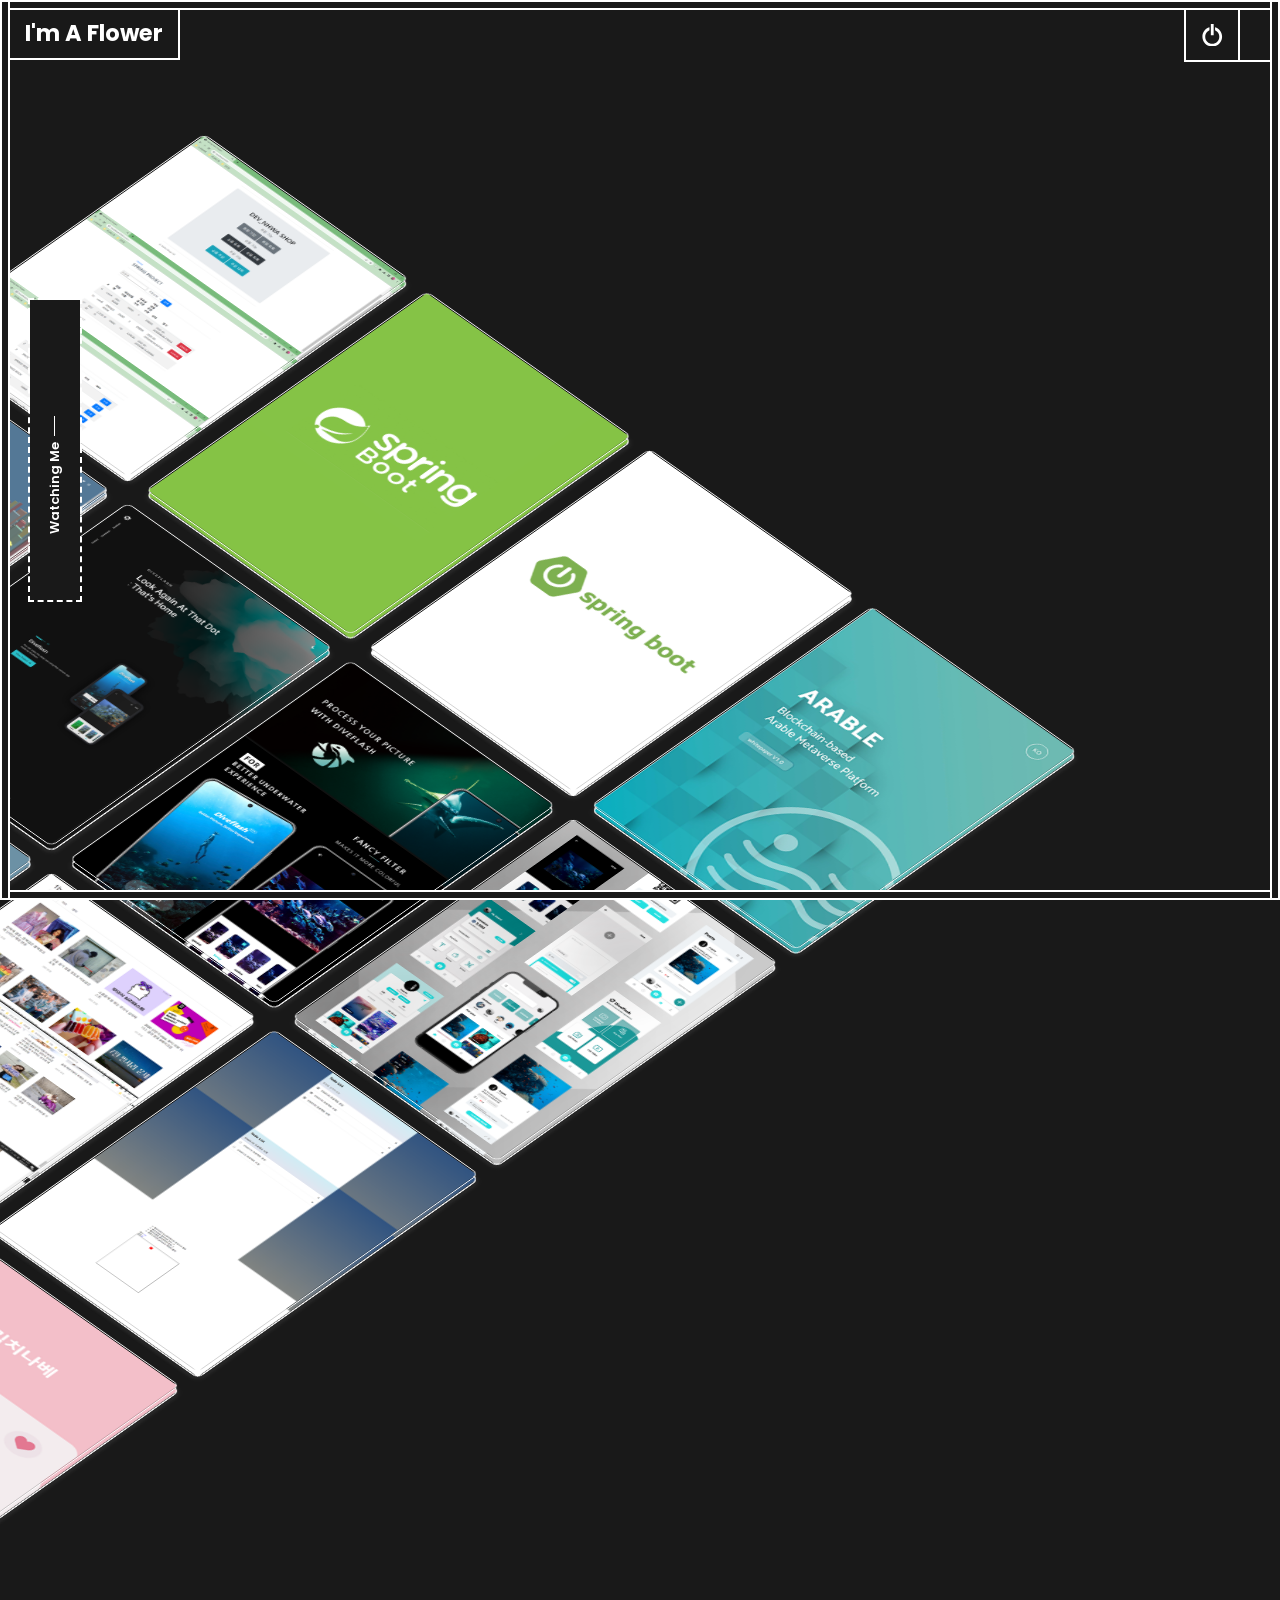
==== commit 2a518b84: "Fix: 'Notion Link 수정'" ====
--- a/index.html
+++ b/index.html
@@ -1 +1 @@
-<!doctype html><html lang="en"><head><meta charset="utf-8"/><link rel="icon" href="/favicon.ico"/><meta name="viewport" content="width=device-width,initial-scale=1"/><meta name="theme-color" content="#000000"/><meta name="author" content="John Doe"><link rel="preconnect" href="https://fonts.gstatic.com"><link href="https://fonts.googleapis.com/css2?family=Poppins:wght@400&display=swap" rel="stylesheet"><script defer="defer" src="/static/js/main.3e2a5f79.js"></script><link href="/static/css/main.58e7159e.css" rel="stylesheet"></head><body><noscript>You need to enable JavaScript to run this app.</noscript><div id="root"></div></body></html>+<!doctype html><html lang="en"><head><meta charset="utf-8"/><link rel="icon" href="/favicon.ico"/><meta name="viewport" content="width=device-width,initial-scale=1"/><meta name="theme-color" content="#000000"/><meta name="author" content="John Doe"><link rel="preconnect" href="https://fonts.gstatic.com"><link href="https://fonts.googleapis.com/css2?family=Poppins:wght@400&display=swap" rel="stylesheet"><script defer="defer" src="/static/js/main.d4a16293.js"></script><link href="/static/css/main.58e7159e.css" rel="stylesheet"></head><body><noscript>You need to enable JavaScript to run this app.</noscript><div id="root"></div></body></html>
